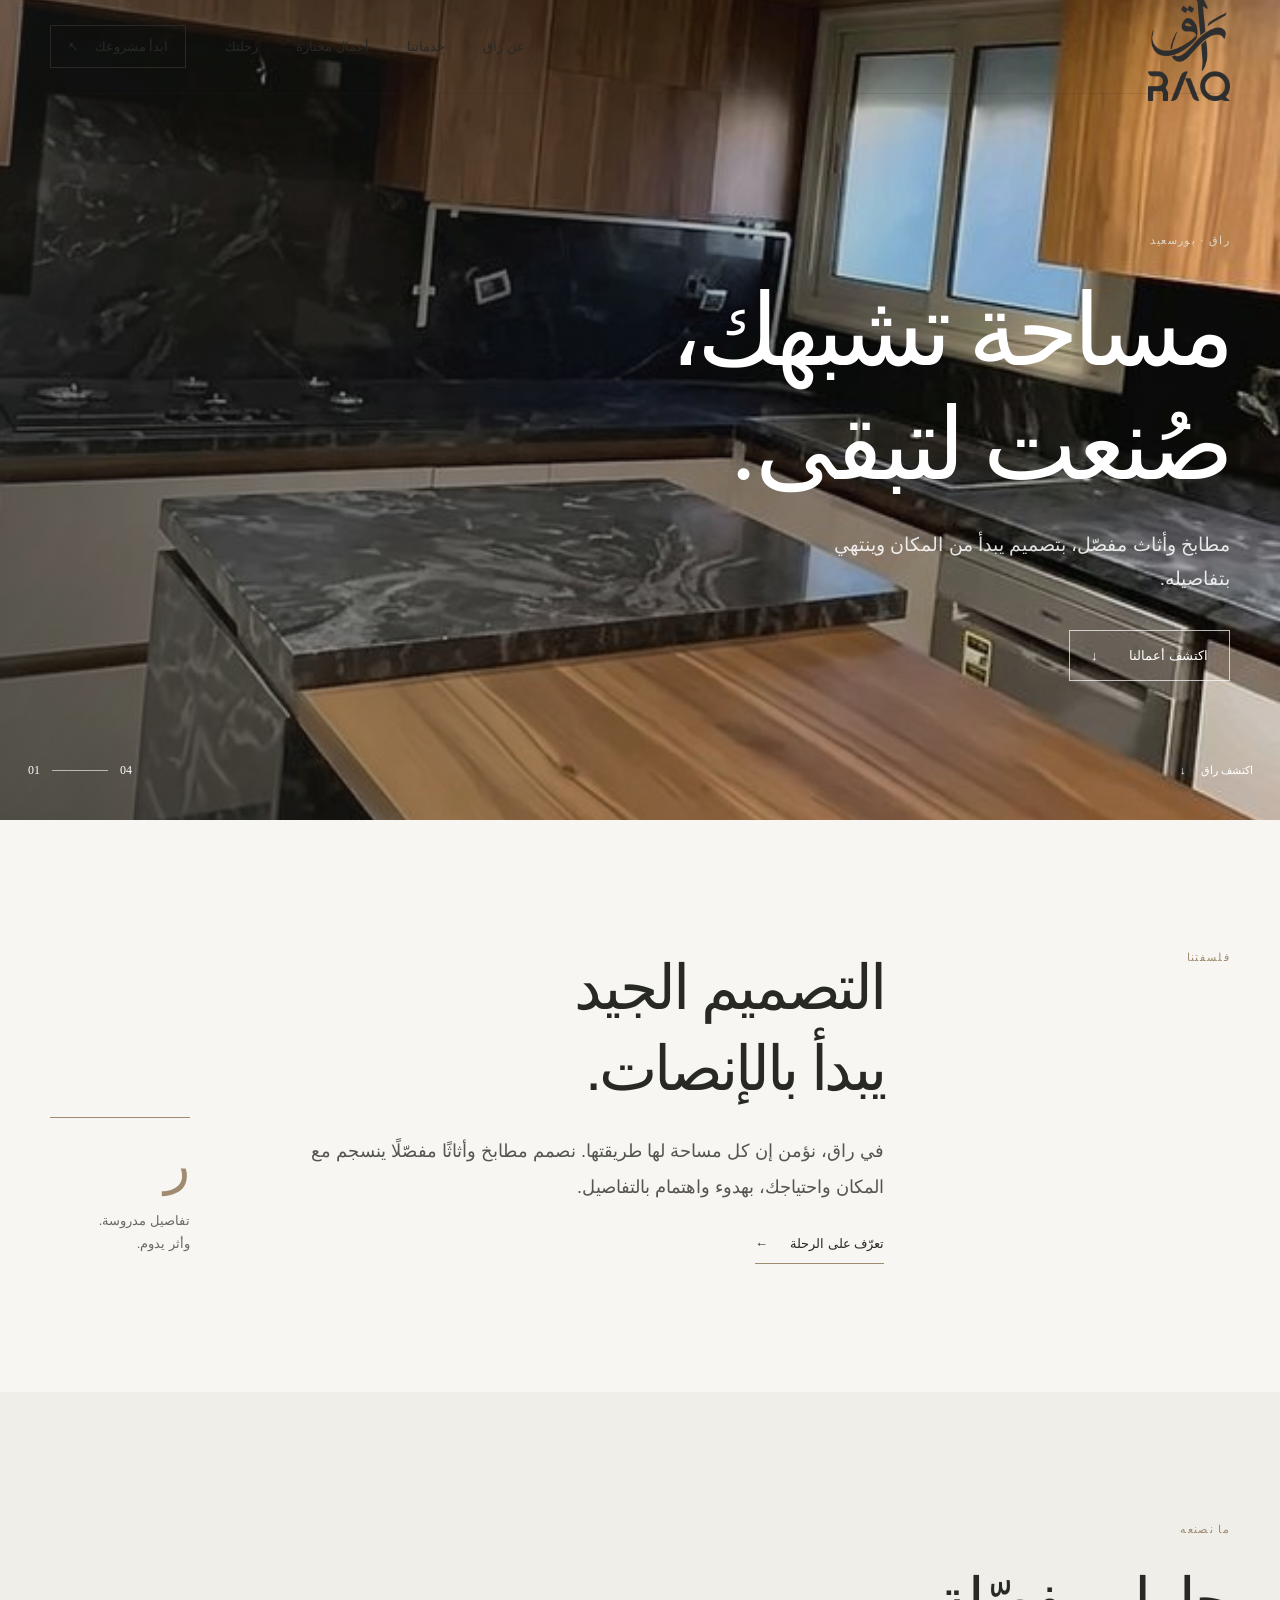
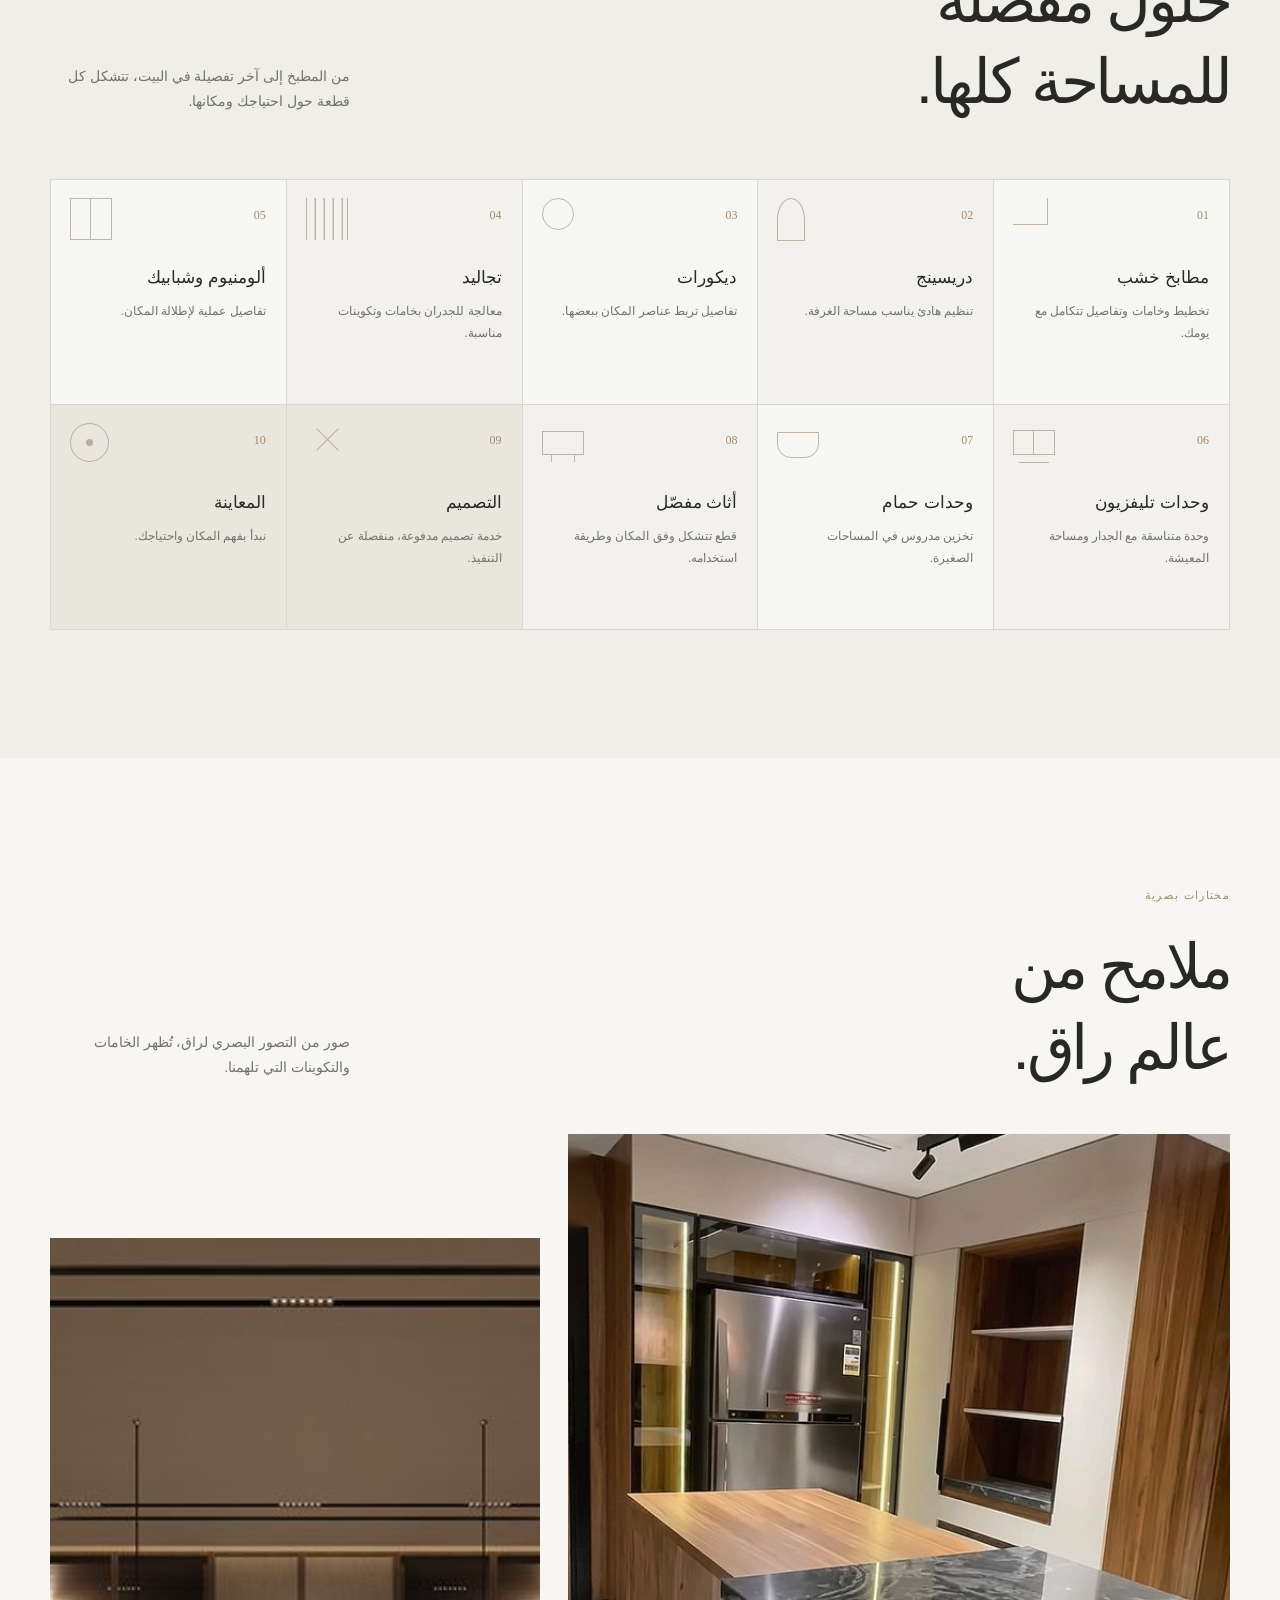
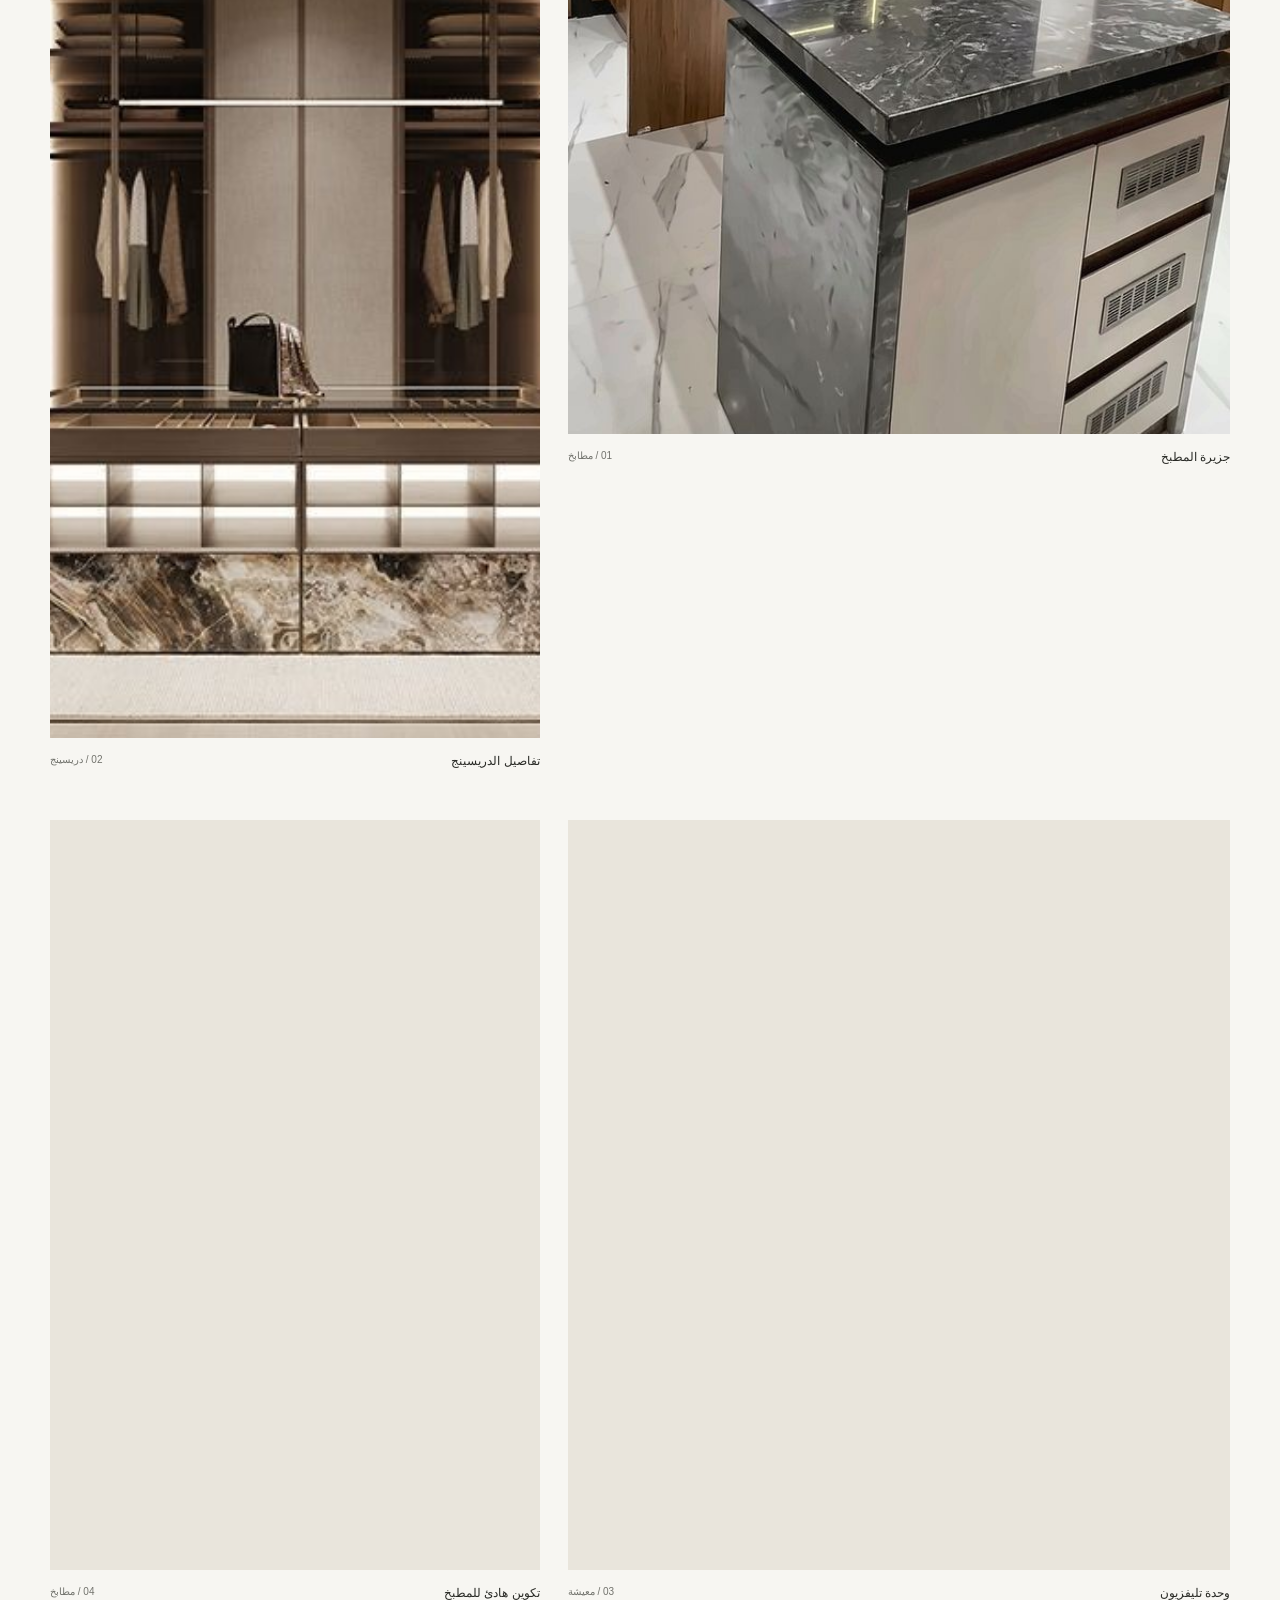
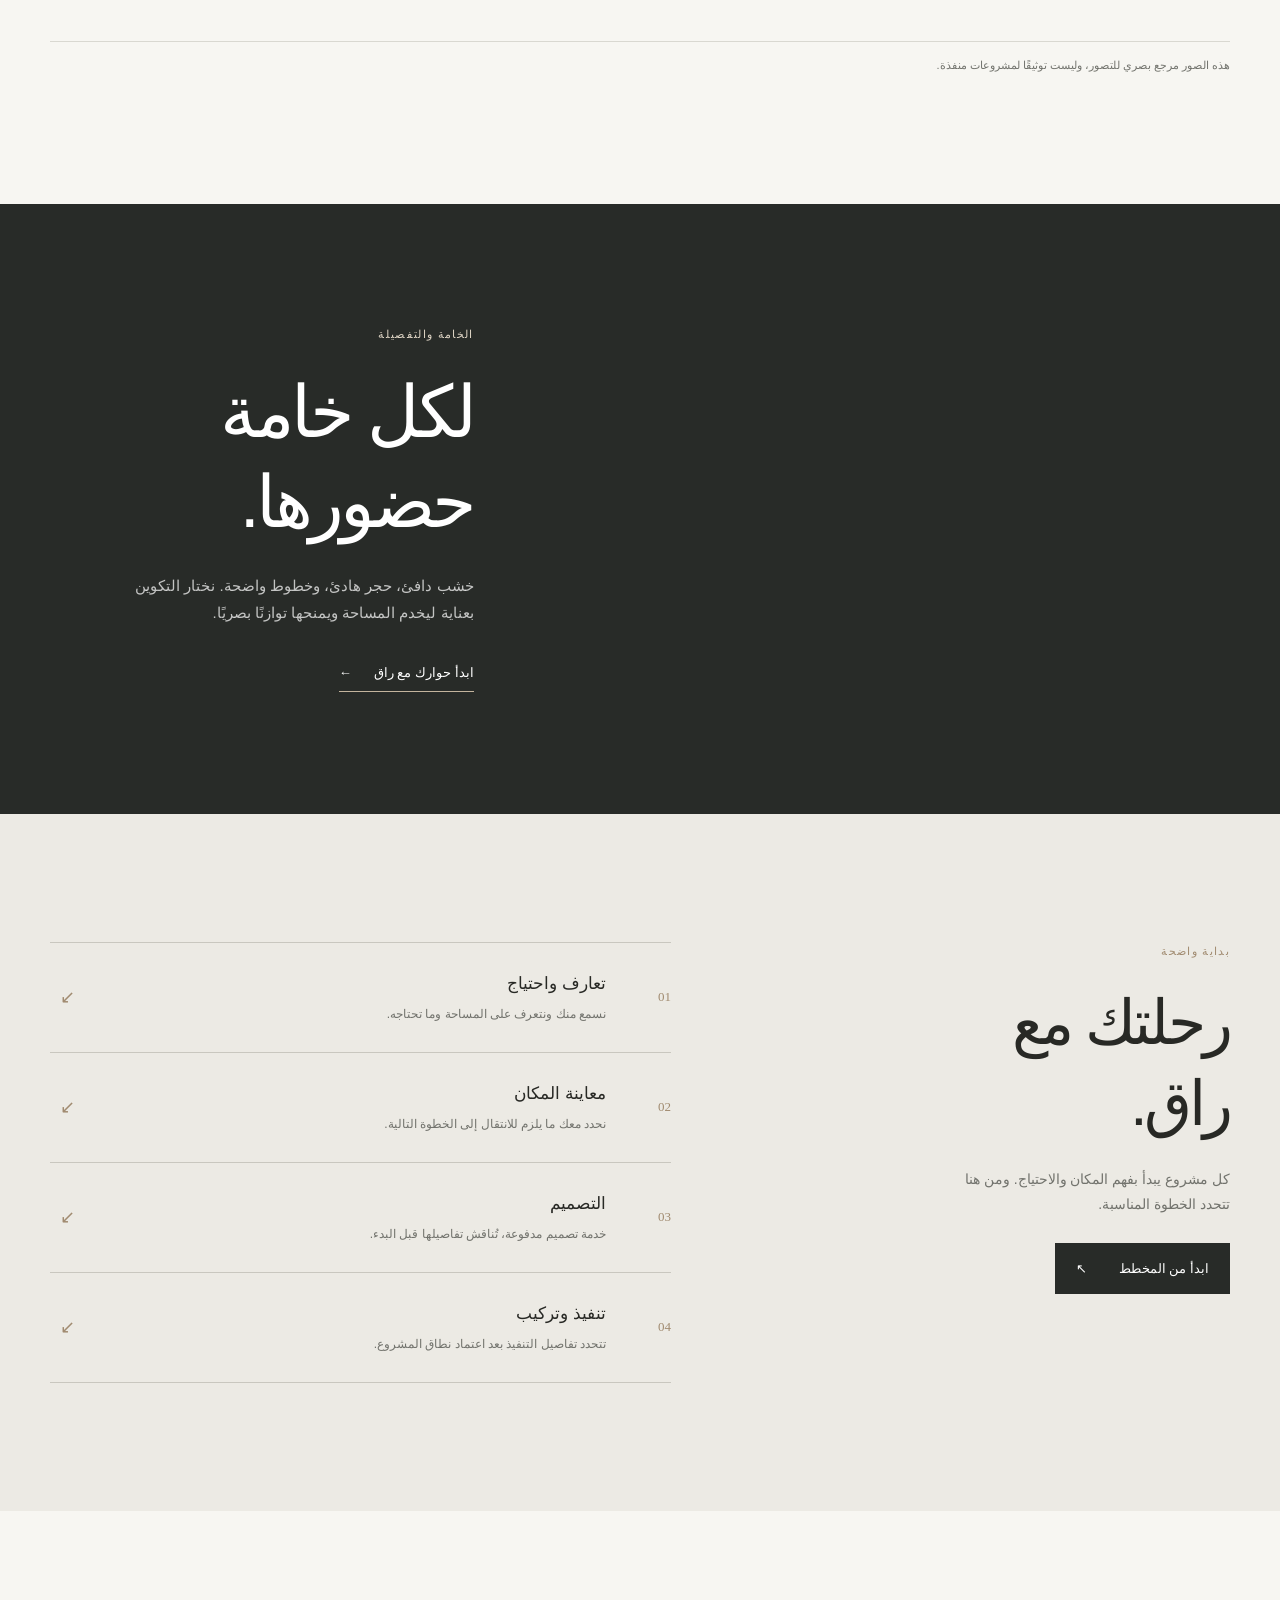
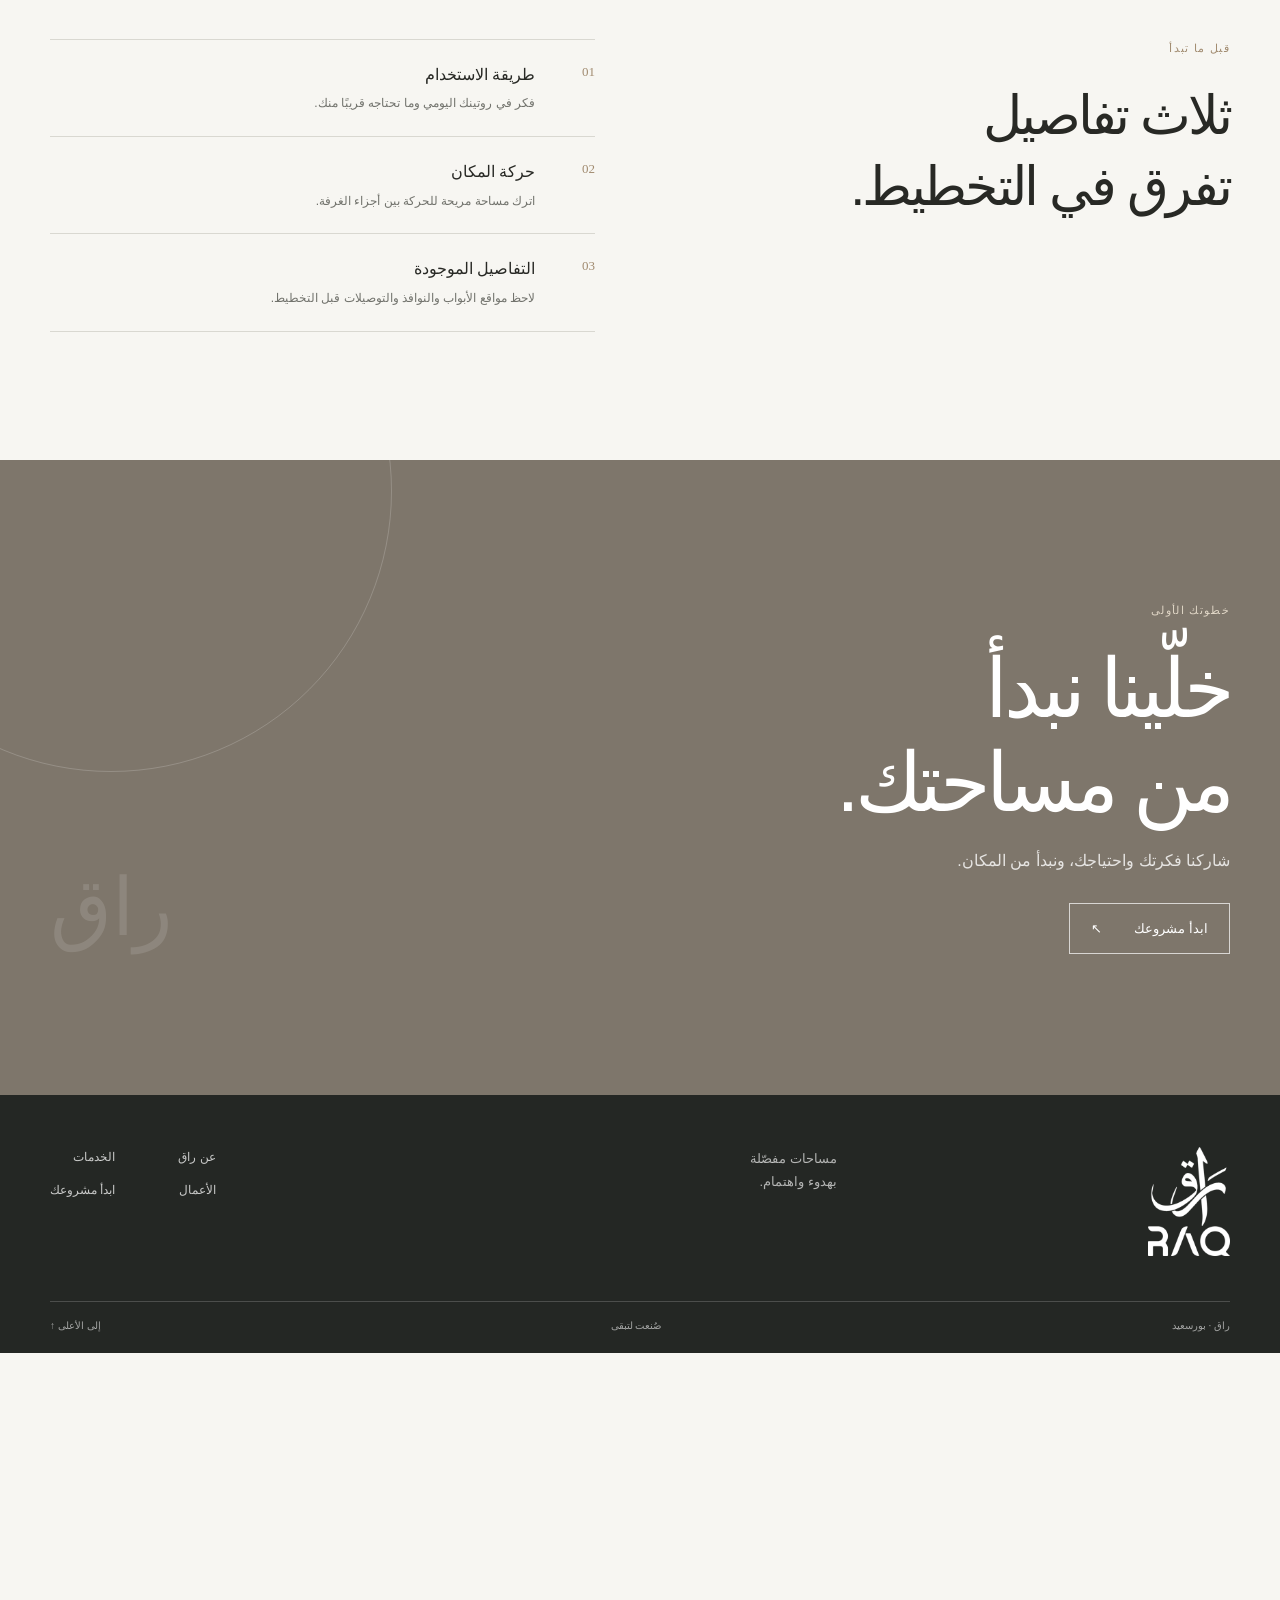
==== plan/index.html @ 7afe90db "Build RAQ Arabic RTL brand website" ====
<!doctype html>
<html lang="ar" dir="rtl">
<head>
  <meta charset="utf-8">
  <meta name="viewport" content="width=device-width, initial-scale=1">
  <meta name="robots" content="noindex,follow">
  <meta http-equiv="refresh" content="0;url=/#contact">
  <title>بدء مشروعك | راق</title>
  <link rel="canonical" href="/">
</head>
<body><p>ابدأ مشروعك مع راق. <a href="/#contact">انتقل إلى صفحة التواصل</a></p></body>
</html>
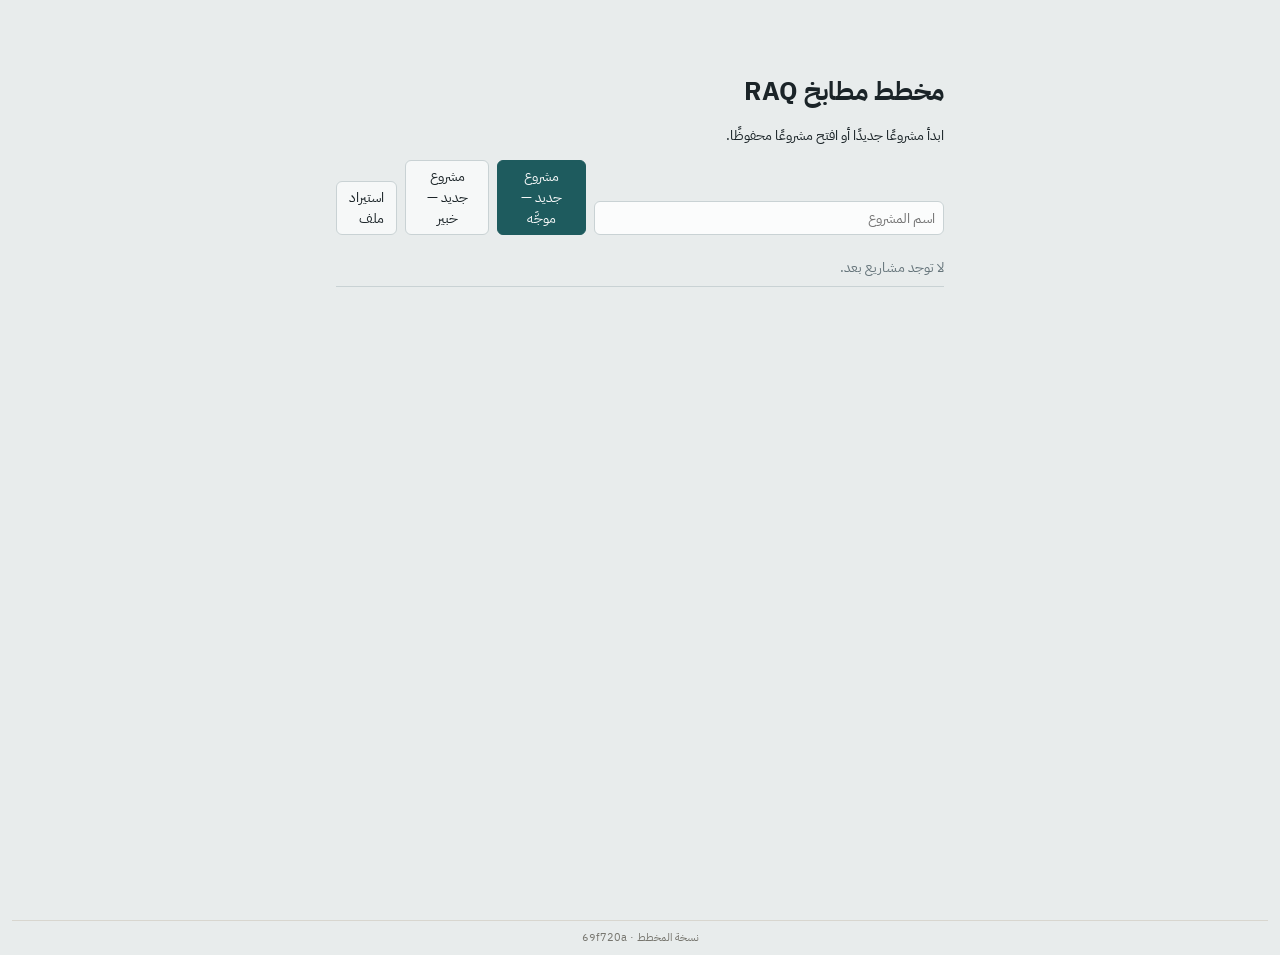
==== commit 072e7338: "Host Kitchen Planner snapshot at /plan" ====
--- a/plan/index.html
+++ b/plan/index.html
@@ -1,12 +1,264 @@
-<!doctype html>
-<html lang="ar" dir="rtl">
-<head>
-  <meta charset="utf-8">
-  <meta name="viewport" content="width=device-width, initial-scale=1">
-  <meta name="robots" content="noindex,follow">
-  <meta http-equiv="refresh" content="0;url=/#contact">
-  <title>بدء مشروعك | راق</title>
-  <link rel="canonical" href="/">
-</head>
-<body><p>ابدأ مشروعك مع راق. <a href="/#contact">انتقل إلى صفحة التواصل</a></p></body>
-</html>
+<!doctype html><html lang="ar" dir="rtl"><head><meta charset="utf-8"><meta name="viewport" content="width=device-width, initial-scale=1, viewport-fit=cover"><title>مخطط مطابخ RAQ — النسخة 0.1</title>
+<link rel="stylesheet" href="https://fonts.googleapis.com/css2?family=IBM+Plex+Sans+Arabic:wght@400;600&display=swap"><style>:root{--bg:#E8ECEC;--pn:#F6F8F8;--ink:#1B2428;--mut:#66757B;--ln:#C9D2D4;--wk:#1E5B5E;--br:#8E6F3A;--bd:#A63D32;--wn:#9A6A12;--ok:#2F6B45;--cv:#FBFCFC}
+@media(prefers-color-scheme:dark){:root:not([data-theme=light]){--bg:#141A1C;--pn:#1B2326;--ink:#E4EAEB;--mut:#8A9AA0;--ln:#2E3A3E;--wk:#5FB3B6;--br:#C9A66B;--bd:#E0776B;--wn:#D9A441;--ok:#6DBF8A;--cv:#10161A}}
+:root[data-theme=dark]{--bg:#141A1C;--pn:#1B2326;--ink:#E4EAEB;--mut:#8A9AA0;--ln:#2E3A3E;--wk:#5FB3B6;--br:#C9A66B;--bd:#E0776B;--wn:#D9A441;--ok:#6DBF8A;--cv:#10161A}
+*{box-sizing:border-box}html,body{height:100%;margin:0}body{font:14px/1.5 "IBM Plex Sans Arabic","Noto Sans Arabic",Tahoma,system-ui,sans-serif;background:var(--bg);color:var(--ink);padding-top:env(safe-area-inset-top,0);padding-bottom:env(safe-area-inset-bottom,0)}
+#app{height:100%;display:flex;flex-direction:column}
+header{display:flex;gap:8px;align-items:center;padding:8px 12px;background:var(--pn);border-bottom:1px solid var(--ln);flex-wrap:wrap}.sp{flex:1}
+button,.btn,input,textarea{font:inherit;color:inherit}button,.btn{background:var(--pn);border:1px solid var(--ln);border-radius:6px;padding:5px 12px;cursor:pointer;min-height:34px}button:hover:not(:disabled){border-color:var(--wk)}button:disabled{opacity:.4;cursor:default}
+button:focus-visible,input:focus-visible,textarea:focus-visible{outline:2px solid var(--wk);outline-offset:1px}.pri{background:var(--wk);color:var(--pn);border-color:var(--wk)}
+input,textarea{background:var(--cv);border:1px solid var(--ln);border-radius:6px;padding:5px 8px;min-height:34px;width:100%}header input{width:220px;font-weight:600}
+main{flex:1;display:grid;grid-template-columns:270px 1fr 290px;min-height:0}.side{background:var(--pn);padding:12px;overflow:auto;border-inline:1px solid var(--ln)}
+h1{font-size:26px;margin:0 0 4px}h2{font-size:14px;margin:14px 0 8px;color:var(--mut);font-weight:600}h2:first-child{margin-top:0}
+.grp{margin-bottom:12px;display:grid;gap:6px}.row{display:flex;gap:8px;align-items:end}.row label{flex:1}label{display:grid;gap:3px;color:var(--mut);font-size:12px}
+.shapes{display:grid;grid-template-columns:1fr 1fr;gap:6px}.shapes .on{background:var(--wk);color:var(--pn);border-color:var(--wk)}.hint,.mut{color:var(--mut)}.sm{font-size:12px}
+.cvw{position:relative;background:var(--cv);min-height:320px}#cv{width:100%;height:100%;touch-action:none;cursor:grab;display:block}
+.room{fill:color-mix(in srgb,var(--wk) 6%,transparent);stroke:none}.wall{stroke-width:7;vector-effect:non-scaling-stroke;stroke-linecap:round;cursor:pointer}.wall.boundary{stroke:var(--ln)}.wall.working{stroke:var(--wk)}.wall:hover{stroke:var(--br)}
+.dim{fill:var(--br);font-weight:600;pointer-events:none}.cn{fill:var(--ink)}.leg{position:absolute;inset-block-end:8px;inset-inline-start:12px;display:flex;gap:8px;align-items:center;font-size:12px}.leg i{width:18px;height:4px;border-radius:2px;display:inline-block}.k1{background:var(--wk)}.k2{background:var(--ln)}
+table{width:100%;border-collapse:collapse}td{padding:3px 4px}td.working{color:var(--wk);font-weight:600}td:first-child{width:24px;color:var(--mut)}
+.iss{list-style:none;margin:0;padding:0;display:grid;gap:6px}.iss li{padding:6px 8px;border-radius:6px;background:var(--cv);border-inline-start:3px solid var(--wn)}.iss .HARD{border-color:var(--bd)}.iss .ok{border-color:var(--ok)}.iss b{font-size:12px}
+.badge{padding:2px 10px;border-radius:99px;background:var(--ln);font-size:12px}.badge.s1{background:var(--ok);color:var(--pn)}.err{color:var(--bd);margin:8px 0}
+.home{max-width:640px;margin:8vh auto;padding:0 16px;width:100%}.plist{list-style:none;padding:0}.plist li{display:flex;gap:8px;align-items:center;padding:8px 0;border-bottom:1px solid var(--ln)}.plist .lnk{flex:1;text-align:start;border:0;background:none;font-weight:600}
+@media(max-width:900px){main{grid-template-columns:1fr;overflow:auto}.cvw{order:-1;height:56vh}.side{border:0}}
+:root{--win:#5D8FA8}@media(prefers-color-scheme:dark){:root:not([data-theme=light]){--win:#7FB0C8}}:root[data-theme=dark]{--win:#7FB0C8}
+.el{cursor:move;vector-effect:non-scaling-stroke}.el.window{stroke:var(--win);stroke-width:11}.wm{stroke:var(--cv);stroke-width:2;vector-effect:non-scaling-stroke;pointer-events:none}
+.el.door{stroke:var(--cv);stroke-width:9}.sw{fill:none;stroke:var(--mut);stroke-width:1.4;vector-effect:non-scaling-stroke;pointer-events:none}
+.el.column{fill:var(--ink);fill-opacity:.8;stroke:none}.el.beam{fill:var(--br);fill-opacity:.14;stroke:var(--br);stroke-width:1.5;stroke-dasharray:6 4}
+.el.sel{stroke:var(--br)}.el.column.sel,.el.beam.sel{stroke-width:3;stroke-dasharray:none}.dl{stroke:var(--br);stroke-width:1.2;vector-effect:non-scaling-stroke}.dt{fill:var(--br);font-weight:600;pointer-events:none}
+select{background:var(--cv);border:1px solid var(--ln);border-radius:6px;padding:5px 8px;min-height:34px;width:100%;font:inherit;color:inherit}b{font-size:13px}
+.el.hot{fill:#C4553B}.el.cold{fill:#3B78C4}.el.cold_only{fill:#24457A}.el.drain{fill:#6B7377}.el.electric{fill:#C99A2E}.el.vent{fill:#2E8C8C}.el.heater{fill:#D17A2B}.el.gas{fill:#3E8A4F}
+circle.el{stroke:var(--cv);stroke-width:1.5}circle.el.sel{stroke:var(--ink);stroke-width:3}.dot{display:inline-block;width:10px;height:10px;border-radius:50%;margin-inline-end:6px;vertical-align:middle}.shapes button{text-align:start}
+.bar{display:flex;flex-wrap:wrap;gap:6px;align-items:center;padding:6px 12px;background:var(--pn);border-bottom:1px solid var(--ln)}
+.chip{font-size:12px;padding:2px 10px;border-radius:99px;background:var(--cv);border:1px solid var(--ln)}.chip.ok{color:var(--ok)}.chip.no{color:var(--bd)}
+.banner{margin:0;padding:6px 12px;font-size:13px;background:color-mix(in srgb,var(--ok) 14%,transparent)}.vers{width:100%;font-size:13px}.vers div{padding:4px 0}
+[inert]{opacity:.55}.chk{display:flex!important;flex-direction:row;gap:6px;align-items:center}.chk input{width:auto;min-height:0}
+.el.app{fill:color-mix(in srgb,var(--wk) 14%,var(--cv));stroke:var(--wk);stroke-width:1.2;cursor:move;vector-effect:non-scaling-stroke}.el.app-wall{fill:none;stroke-dasharray:5 3}.el.under{fill-opacity:.4;stroke-dasharray:3 2}
+.clr{fill:var(--br);fill-opacity:.08;stroke:var(--br);stroke-dasharray:4 4;pointer-events:none;vector-effect:non-scaling-stroke}.al{fill:var(--ink);pointer-events:none}
+.lrow{display:flex;gap:4px;align-items:center;flex-wrap:wrap}.lrow span{flex:1 1 80px}.lrow button{min-height:30px;padding:2px 10px}.lrow select{width:auto;min-height:30px}[hidden]{display:none!important}
+.modesw{display:flex;gap:4px;width:100%;margin-bottom:6px}.modesw button{flex:1}.modesw .on{background:var(--wk);color:var(--pn);border-color:var(--wk)}
+.altcard{border:1px solid var(--ln);border-radius:8px;padding:8px;margin-bottom:8px;background:var(--cv)}.altcard.on{border-color:var(--br)}.altrow{display:flex;justify-content:space-between;align-items:center;margin-bottom:4px}
+.altlist{margin:0 0 6px;padding-inline-start:18px;font-size:13px}.altlist li{margin-bottom:2px}.banner.prev{background:color-mix(in srgb,var(--br) 16%,transparent);color:var(--br);font-weight:600}
+.el.app.previewel{opacity:.55;stroke-dasharray:6 3}
+.el.cab{fill:color-mix(in srgb,var(--br) 10%,var(--cv));stroke:var(--br);stroke-width:1.2;cursor:move;vector-effect:non-scaling-stroke}.el.cab.tall{fill:color-mix(in srgb,var(--br) 22%,var(--cv))}
+.el.cab.sel{stroke:var(--ink);stroke-width:2.4}.cabx{fill:none;stroke:var(--br);stroke-opacity:.35;stroke-width:.8;vector-effect:non-scaling-stroke;pointer-events:none}
+.cabf{fill:none;stroke:var(--br);stroke-width:2.6;vector-effect:non-scaling-stroke;pointer-events:none}.cabf.drw{stroke-dasharray:6 3}.cabf.pull{stroke-width:4}
+.cabm{fill:none;stroke:var(--br);stroke-width:1.4;vector-effect:non-scaling-stroke;pointer-events:none}.cabh{fill:var(--br);pointer-events:none}
+.cl{fill:var(--ink);pointer-events:none}.cw{fill:var(--br);font-weight:600;pointer-events:none}
+.el.app.hosted{pointer-events:none;fill:color-mix(in srgb,var(--wk) 22%,var(--cv))}
+/* ---------- v0.1 design screen ---------- */
+.steps{display:flex;align-items:center;gap:4px;padding:8px 12px;background:var(--pn);border-bottom:1px solid var(--ln);overflow-x:auto}
+.steps .st{display:flex;align-items:center;gap:6px;border:0;background:none;white-space:nowrap;color:var(--mut);padding:4px 6px}
+.steps .st b{display:inline-grid;place-items:center;width:22px;height:22px;border-radius:50%;border:1px solid var(--ln);font-size:12px}
+.steps .st.cur{color:var(--ink);font-weight:600}.steps .st.cur b{background:var(--wk);color:var(--pn);border-color:var(--wk)}.steps .st.done b{background:color-mix(in srgb,var(--ok) 25%,transparent);border-color:var(--ok)}
+.steps .sep{flex:0 0 14px;height:1px;background:var(--ln)}.steps .st:disabled{opacity:.55;cursor:default}
+main.design{grid-template-columns:300px 1fr 300px}
+.tabs{display:grid;grid-template-columns:repeat(4,1fr);gap:4px;margin-bottom:10px}.tabs button{padding:6px 2px;font-size:13px}.tabs .on{background:var(--wk);color:var(--pn);border-color:var(--wk)}
+.agrid{display:grid;grid-template-columns:1fr 1fr;gap:6px;margin-bottom:10px}.acard{position:relative;display:grid;gap:2px;text-align:start;padding:10px;min-height:62px}.acard small{color:var(--mut);font-size:11px;line-height:1.3}
+.acard .cnt{position:absolute;inset-inline-end:6px;inset-block-start:6px;background:var(--wk);color:var(--pn);border-radius:99px;font-size:11px;padding:0 7px}
+button.big{width:100%;padding:12px;font-size:16px;margin:6px 0}
+.steplist{padding-inline-start:20px;margin:6px 0}.steplist li{margin-bottom:6px}.steplist small{display:block;color:var(--mut);font-size:12px}
+.kpis{display:grid;grid-template-columns:1fr 1fr;gap:6px;margin-bottom:10px}.kpis div{background:var(--cv);border:1px solid var(--ln);border-radius:8px;padding:8px;display:grid}.kpis b{font-size:20px;color:var(--wk)}.kpis small{color:var(--mut)}
+.price{font-size:15px;margin:8px 0}.price b{color:var(--wk);font-size:18px}.mt{font-size:12px;margin-top:8px}.mt th{text-align:start;color:var(--mut);font-weight:600;padding:3px 4px}.mt td{border-top:1px solid var(--ln)}
+.why{background:color-mix(in srgb,var(--wk) 8%,var(--cv));border:1px solid color-mix(in srgb,var(--wk) 35%,transparent);border-radius:8px;padding:8px 10px;margin-bottom:10px}.why h2{margin:0 0 4px}.why p{margin:4px 0}
+.tips{list-style:none;margin:0 0 10px;padding:0;display:grid;gap:6px}.tips li{background:var(--cv);border-radius:8px;padding:8px 10px;border-inline-start:3px solid var(--mut)}.tips p{margin:2px 0 0;font-size:13px;color:var(--mut)}
+.tips .lv-hi{border-color:var(--bd)}.tips .lv-mid{border-color:var(--br)}.tips .lv-info{border-color:var(--wk)}.tips .tag{display:block;font-size:11px;color:var(--mut)}
+.parked rect{fill:color-mix(in srgb,var(--bd) 10%,var(--cv));stroke:var(--bd);stroke-width:1.5;stroke-dasharray:6 4;vector-effect:non-scaling-stroke;cursor:pointer}.parked text{fill:var(--bd);font-weight:600;pointer-events:none}.parked.sel rect{stroke-width:3}
+.ghost{fill:color-mix(in srgb,var(--bd) 18%,transparent);stroke:var(--bd);stroke-width:2;stroke-dasharray:5 3;vector-effect:non-scaling-stroke;pointer-events:none}
+.cabup{fill:none;stroke:var(--br);stroke-width:1.2;stroke-dasharray:3 3;vector-effect:non-scaling-stroke;pointer-events:none}.el.cab.corner{fill:color-mix(in srgb,var(--br) 16%,var(--cv))}
+/* Phase 3: upper layer (wall uppers dashed, bulkhead dotted). Only the active layer is clickable; the other one is faded. */
+.el.cab.wu{fill:color-mix(in srgb,var(--wk) 12%,transparent);stroke:var(--wk);stroke-dasharray:7 4}.el.cab.bk{fill:color-mix(in srgb,var(--br) 8%,transparent);stroke:var(--br);stroke-dasharray:2 3}
+.wul{fill:var(--wk)}.bkl{fill:var(--br)}
+#cv.layer-base .wu,#cv.layer-base .bk,#cv.layer-base .wul,#cv.layer-base .bkl{pointer-events:none;opacity:.35}
+#cv.layer-upper .el.cab:not(.wu):not(.bk),#cv.layer-upper .el.app,#cv.layer-upper .cabf,#cv.layer-upper .cabx,#cv.layer-upper .cabm,#cv.layer-upper .cabh,#cv.layer-upper .cl:not(.wul):not(.bkl),#cv.layer-upper .cw,#cv.layer-upper .al{pointer-events:none;opacity:.3}
+.layersw{display:inline-flex;gap:4px;margin-inline-start:8px}.layersw button{padding:2px 10px}.layersw .on{background:var(--wk);color:var(--pn);border-color:var(--wk)}
+/* Overnight build: reports tab, printable report overlay, drawings */
+.replist{display:grid;gap:8px;margin:8px 0}.replist button{display:flex;flex-direction:column;align-items:flex-start;text-align:start;gap:2px;padding:10px 12px}.replist small{color:var(--mut);font-weight:400}.replist .pri small{color:inherit;opacity:.85}
+.repov{position:fixed;inset:0;z-index:50;background:var(--bg);overflow:auto;padding:0 16px 40px}
+.rtool{position:sticky;top:0;display:flex;gap:8px;justify-content:flex-start;padding:10px 0;background:var(--bg);border-bottom:1px solid var(--ln);z-index:2}
+.report{max-width:900px;margin:16px auto;background:var(--pn);color:var(--ink);padding:24px 28px;border:1px solid var(--ln);border-radius:6px}
+.rhead{display:flex;justify-content:space-between;align-items:flex-end;border-bottom:2px solid var(--wk);padding-bottom:8px}.rhead>div{display:flex;flex-direction:column;gap:2px}
+.rbrand{font-size:26px;letter-spacing:.18em;color:var(--wk)}.rmeta{text-align:end}.rmeta span,.rhead span{color:var(--mut);font-size:13px}
+.rnote{background:var(--bg);border-inline-start:3px solid var(--br);padding:6px 10px;font-size:13px}
+.rsec{margin-top:22px}.rsec h2{font-size:17px;color:var(--wk);border-bottom:1px solid var(--ln);padding-bottom:4px}.rsec h3{font-size:14px;margin:12px 0 4px}
+.rfig{border:1px solid var(--ln);border-radius:4px;background:var(--cv);padding:6px}.rsvg{width:100%;height:auto;max-height:520px;display:block}
+.rsvg.layer-print .el{cursor:default}.rsvg.elev{max-height:300px}.relev{margin:10px 0}
+.rtab{width:100%;border-collapse:collapse;font-size:12.5px;margin:6px 0}.rtab th,.rtab td{border:1px solid var(--ln);padding:4px 6px;text-align:start;vertical-align:top}.rtab th{background:var(--bg)}
+.rkpis{display:grid;grid-template-columns:repeat(5,1fr);gap:8px;margin:8px 0}.rkpis div{border:1px solid var(--ln);border-radius:4px;padding:8px;text-align:center}.rkpis b{display:block;font-size:18px}.rkpis small{color:var(--mut)}
+.rprice{font-size:16px;margin:10px 0 2px}.rsmall{font-size:12px;color:var(--mut)}.rtips{padding-inline-start:18px}.rtips li{margin:4px 0}.rfoot{margin-top:28px;border-top:1px solid var(--ln);padding-top:6px;font-size:11px;color:var(--mut);text-align:center}
+.rref{fill:var(--ink);font-weight:600;pointer-events:none}.rref.up{fill:var(--wk)}
+.fnd .faded{opacity:.28}.reqsvc{fill:none;stroke:var(--bd);stroke-width:1.6;stroke-dasharray:3 2;vector-effect:non-scaling-stroke}.reqtx{fill:var(--bd);font-weight:600}.svctx{fill:var(--ink);font-weight:600}
+.elwall{fill:var(--cv);stroke:var(--ink);stroke-width:1.4;vector-effect:non-scaling-stroke}.elbase,.eltall,.elup,.elbk,.elapp,.elwin,.eldoor,.elcol{stroke-width:1;vector-effect:non-scaling-stroke}
+.elbase{fill:color-mix(in srgb,var(--br) 14%,var(--cv));stroke:var(--br)}.eltall{fill:color-mix(in srgb,var(--br) 26%,var(--cv));stroke:var(--br)}.elleg{fill-opacity:.6;stroke-dasharray:4 3}
+.elup{fill:color-mix(in srgb,var(--wk) 14%,var(--cv));stroke:var(--wk)}.elbk{fill:color-mix(in srgb,var(--br) 8%,var(--cv));stroke:var(--br);stroke-dasharray:2 3}
+.elapp{fill:color-mix(in srgb,var(--wk) 22%,var(--cv));stroke:var(--wk)}.elwin{fill:color-mix(in srgb,var(--win) 25%,var(--cv));stroke:var(--win)}.eldoor{fill:none;stroke:var(--mut);stroke-dasharray:6 4}.elcol{fill:color-mix(in srgb,var(--ink) 12%,var(--cv));stroke:var(--ink)}
+.elt{fill:var(--ink)}.els,.elsv{fill:var(--mut)}.eldim{stroke:var(--mut);stroke-width:1;vector-effect:non-scaling-stroke}
+@media (max-width:700px){.rkpis{grid-template-columns:repeat(2,1fr)}.report{padding:14px}}
+.el.opening{stroke:var(--cv);stroke-width:9;stroke-dasharray:6 5}.opj{stroke:var(--ink);stroke-width:2;vector-effect:non-scaling-stroke;pointer-events:none}
+/* Guided mode */
+.gshapes{display:grid;grid-template-columns:1fr 1fr;gap:8px;margin:8px 0}.gshapes button{display:flex;flex-direction:column;align-items:center;gap:6px;padding:12px}
+.gshapes svg{width:64px;height:40px}.gshapes path{fill:none;stroke:currentColor;stroke-width:3;stroke-linecap:round;stroke-linejoin:round}.gshapes .on{background:var(--wk);color:var(--pn);border-color:var(--wk)}
+.gmini{width:100%;height:auto;max-height:220px;display:block;background:var(--cv);border:1px solid var(--ln);border-radius:4px;margin-bottom:4px}
+.gwn{fill:var(--wk);font-weight:600}.gleft{fill:var(--br);font-weight:600}
+.gform{display:grid;grid-template-columns:1fr 1fr;gap:6px;align-items:end;margin:6px 0 12px;padding:8px;border:1px dashed var(--ln);border-radius:4px}.gform button{grid-column:1/-1}
+.glist{list-style:none;padding:0;margin:4px 0}.glist li{display:flex;flex-wrap:wrap;align-items:center;gap:6px;padding:4px 0;border-bottom:1px solid var(--ln);font-size:13px}.glist li button{margin-inline-start:auto}
+.gchecks{list-style:none;padding:0}.gchecks li{padding:3px 0}.gchecks .ok{color:var(--ok)}.gchecks .no{color:var(--bd)}
+.gnav{display:flex;align-items:center;justify-content:space-between;gap:8px;margin-top:16px;padding-top:10px;border-top:1px solid var(--ln)}
+.gsteps .st{font-size:12px}
+@media print{body.printing #app>*:not(.repov){display:none!important}body.printing{background:#fff}.repov{position:static;overflow:visible;padding:0;background:#fff}.rtool{display:none}
+  .report{border:0;margin:0;max-width:none;padding:0;background:#fff;color:#000}.rpage{break-inside:avoid-page}.relev{break-inside:avoid}.rtab tr{break-inside:avoid}}
+.plist2{list-style:none;padding:0;margin:0 0 10px}.plist2 li{padding:3px 0}
+.modal{position:fixed;inset:0;background:rgba(0,0,0,.35);display:grid;place-items:center;z-index:10;padding:16px}.modal .box{background:var(--pn);border-radius:12px;padding:18px;max-width:380px;width:100%;box-shadow:0 10px 40px rgba(0,0,0,.25)}
+.mopts{display:grid;gap:8px;margin:12px 0}.mopts button{padding:12px;font-size:15px}
+@media(max-width:900px){main.design{grid-template-columns:1fr}}
+
+/* fix prompt, phase B (H2): blocking problems in guided mode */
+.gstop{border:2px solid #c0392b;background:#fdecea;color:#7b1d14;border-radius:10px;padding:10px 12px;margin:0 0 12px}
+.gstop ul{margin:6px 0;padding-inline-start:18px}.gstop li{margin:4px 0}.gstop button{margin-inline-start:6px;font-size:.85em}
+/* fix prompt, phase D: the chosen upper style */
+.replist button.on{outline:2px solid #2e7d32;outline-offset:1px}
+/* fix prompt, E4: parked items in a strip above the plan (no longer drawn over it) */
+.parkbar{display:flex;flex-wrap:wrap;gap:6px;align-items:center;padding:6px 8px;margin:0 0 6px;border:1px dashed #b26a00;border-radius:8px;background:#fff8e6;color:#6b4000;font-size:.9em}
+.parkbar .pchip{border:1px solid #d9a441;background:#fff;border-radius:14px;padding:2px 10px;font-size:.9em;cursor:pointer}.parkbar .pchip.sel{background:#ffe2a8}
+/* storage fallback warning */
+.memwarn{background:#fff4e5;border:1px solid #e0a040;color:#6b4000;border-radius:8px;padding:8px 12px;margin:8px 12px}
+/* main build: report draft stamp, next steps, completeness block */
+.rdraft{border:2px solid #c0392b;color:#7b1d14;background:#fdecea;padding:8px 12px;border-radius:8px;font-weight:600}
+.rnext li{margin:4px 0}.complete{border-inline-start:4px solid #b26a00}.complete.done{border-inline-start-color:#2e7d32}
+/* 3D integration: renderer stage */
+.r3d{position:relative;width:100%;height:100%;min-height:440px;background:radial-gradient(ellipse at 50% 40%,#fff 0,#eef1ee 70%,#e3e8e4 100%);border-radius:8px;overflow:hidden}
+.r3dcv{display:block;width:100%;height:100%;min-height:440px;touch-action:none;cursor:grab}.r3dtip{position:absolute;inset-inline-start:10px;bottom:8px;font-size:12px;color:#55625e;background:rgba(255,255,255,.8);padding:3px 8px;border-radius:6px;pointer-events:none}
+.v3d{margin-inline-end:10px}#raq-planner-version{display:block;margin:20px 12px 14px;padding:8px 0;border-top:1px solid #d8d6cf;color:#77766f;text-align:center;font:inherit;font-size:11px;line-height:1.6}#raq-planner-version small{font:inherit}</style><meta name="planner-mode" content="self"><meta name="planner-source-sha" content="69f720a"></head><body><div id="app"></div><script>"use strict";(()=>{var Ga=Object.defineProperty;var Ka=(t,e,n)=>e in t?Ga(t,e,{enumerable:!0,configurable:!0,writable:!0,value:n}):t[e]=n;var ie=(t,e,n)=>()=>{if(n)throw n[0];try{return t&&(e=t(t=0)),e}catch(s){throw n=[s],s}};var Qa=(t,e)=>()=>{try{return e||t((e={exports:{}}).exports,e),e.exports}catch(n){throw e=0,n}};var Rn=(t,e,n)=>Ka(t,typeof e!="symbol"?e+"":e,n);var rt,ot,ds,H,$e,sn,qe,Ie=ie(()=>{"use strict";rt=[{id:"base_storage",label:"\u0648\u062D\u062F\u0629 \u0633\u0641\u0644\u064A\u0629",family:"run",widthRange:[15,120],depthCm:60,heightCm:90,hosts:[{kind:"hob",mount:"on-top"},{kind:"oven",mount:"inside"}],meteringRuleId:"M-LOWER",presets:[{id:"double_door",label:"\u062A\u062E\u0632\u064A\u0646 \u0636\u0644\u0641\u062A\u064A\u0646",widthRange:[50,120],fronts:[{kind:"door",leaves:2}],shelves:1},{id:"single_door",label:"\u062A\u062E\u0632\u064A\u0646 \u0636\u0644\u0641\u0629",widthRange:[30,60],fronts:[{kind:"door",leaves:1,hinge:"start"}],shelves:1},{id:"drawers",label:"\u0623\u062F\u0631\u0627\u062C",widthRange:[40,120],fronts:[{kind:"drawer",heightCm:20},{kind:"drawer",heightCm:25},{kind:"drawer",heightCm:25}],shelves:0},{id:"drawer_door",label:"\u062F\u0631\u062C + \u0636\u0644\u0641\u0629",widthRange:[40,120],fronts:[{kind:"drawer",heightCm:20},{kind:"door",leaves:2}],shelves:1},{id:"vegetable",label:"\u0623\u062F\u0631\u0627\u062C \u062E\u0636\u0627\u0631",widthRange:[40,120],fronts:[{kind:"drawer",heightCm:35},{kind:"drawer",heightCm:35}],shelves:0},{id:"oil_pullout",label:"\u062A\u0631\u0648\u0644\u0644\u064A \u0632\u064A\u062A",widthRange:[15,40],fronts:[{kind:"pullout"}],shelves:0}],proposed:["single_door range","drawer heights","oil_pullout min 15 (spec said 14; owner set min unit 15)"]},{id:"sink_unit",label:"\u0648\u062D\u062F\u0629 \u062D\u0648\u0636",family:"run",widthRange:[60,120],depthCm:60,heightCm:90,hosts:[{kind:"sink",mount:"on-top"}],noShelves:"reject",meteringRuleId:"M-LOWER",presets:[{id:"sink_double",label:"\u062D\u0648\u0636 \u0636\u0644\u0641\u062A\u064A\u0646",fronts:[{kind:"door",leaves:2}],shelves:0},{id:"sink_single",label:"\u062D\u0648\u0636 \u0636\u0644\u0641\u0629",widthRange:[60,60],fronts:[{kind:"door",leaves:1,hinge:"start"}],shelves:0}],proposed:["width range 60-120 (must fit a 60/75 sink)"]},{id:"tall_storage",label:"\u062F\u0648\u0644\u0627\u0628 \u0623\u0631\u0641\u0641 / \u0625\u0643\u0633\u0633\u0648\u0627\u0631",family:"tall",widthRange:[30,60],depthCm:60,heightCm:230,meteringRuleId:"M-TALL",presets:[{id:"tall_shelves",label:"\u062F\u0648\u0644\u0627\u0628 \u0623\u0631\u0641\u0641",fronts:[{kind:"door",leaves:1,hinge:"start"}],shelves:4},{id:"tall_pullout",label:"\u062F\u0648\u0644\u0627\u0628 \u0628\u0648\u0644 \u0623\u0648\u062A",fronts:[{kind:"pullout"}],shelves:0}]},{id:"tall_oven_micro",label:"\u062F\u0648\u0644\u0627\u0628 \u0641\u0631\u0646 \u0648\u0645\u0627\u064A\u0643\u0631\u0648\u064A\u0641",family:"tall",widthRange:[60,90],fixedWidths:[60,90],depthCm:60,heightCm:230,hosts:[{kind:"oven",mount:"inside"},{kind:"microwave",mount:"inside"}],meteringRuleId:"M-TALL",presets:[{id:"oven_micro",label:"\u0641\u0631\u0646 \u0648\u0645\u0627\u064A\u0643\u0631\u0648\u064A\u0641",fronts:[{kind:"drawer",heightCm:25},{kind:"open",heightCm:60},{kind:"open",heightCm:40},{kind:"door",leaves:1,hinge:"start"}],shelves:1}]},{id:"tall_cleaning",label:"\u062F\u0648\u0644\u0627\u0628 \u0646\u0638\u0627\u0641\u0629",family:"tall",widthRange:[15,40],depthCm:60,heightCm:230,meteringRuleId:"M-TALL",presets:[{id:"cleaning",label:"\u062F\u0648\u0644\u0627\u0628 \u0646\u0638\u0627\u0641\u0629",fronts:[{kind:"door",leaves:1,hinge:"start"}],shelves:2}]},{id:"tall_appliances",label:"\u062F\u0648\u0644\u0627\u0628 \u0623\u062C\u0647\u0632\u0629",family:"tall",widthRange:[50,50],depthCm:60,heightCm:230,meteringRuleId:"M-TALL",hosts:[{kind:"microwave",mount:"inside"}],presets:[{id:"appliances",label:"\u062F\u0648\u0644\u0627\u0628 \u0623\u062C\u0647\u0632\u0629",fronts:[{kind:"door",leaves:1,hinge:"start"}],shelves:3}],proposed:["fixed at 50 as reported by the Technical Office (Numbering Tool)"]},{id:"tall_niche",label:"\u062F\u0648\u0644\u0627\u0628 \u0646\u064A\u0634",family:"tall",widthRange:[20,60],depthCm:60,heightCm:230,meteringRuleId:"M-NICHE",presets:[{id:"niche",label:"\u0646\u064A\u0634",fronts:[{kind:"door",leaves:1,hinge:"start",glass:!0}],shelves:3,glassOptions:["door","side_and_door"]}],proposed:["upper bound 60 (min 20 comes from reference kitchen 1)"]},{id:"tall_decorative",label:"\u062F\u0648\u0644\u0627\u0628 \u062F\u064A\u0643\u0648\u0631\u064A",family:"tall",widthRange:[30,60],depthCm:60,heightCm:230,meteringRuleId:null,presets:[{id:"decorative",label:"\u062F\u064A\u0643\u0648\u0631\u064A",fronts:[{kind:"open"}],shelves:3}],proposed:["metering mapping unconfirmed","width range"]},{id:"tall_over_washer",label:"\u062F\u0648\u0644\u0627\u0628 \u0641\u0648\u0642 \u063A\u0633\u0627\u0644\u0629",family:"tall",widthRange:[60,70],depthCm:60,heightCm:230,meteringRuleId:null,hosts:[{kind:"washer",mount:"inside"},{kind:"top_washer",mount:"inside"},{kind:"dishwasher",mount:"inside"}],presets:[{id:"over_washer",label:"\u0641\u0648\u0642 \u063A\u0633\u0627\u0644\u0629",fronts:[{kind:"open",heightCm:85},{kind:"door",leaves:2}],shelves:2}],proposed:["metering mapping unconfirmed","width range"]},{id:"corner_l",label:"\u0631\u0643\u0646\u0629",family:"corner-L",widthRange:[75,120],depthCm:60,heightCm:90,meteringRuleId:"M-CORNER",legB:{default:90,range:[75,120]},presets:[{id:"corner_std",label:"\u0631\u0643\u0646\u0629 90\xD790",fronts:[{kind:"door",leaves:1,hinge:"end"}],shelves:1}],proposed:["DEC-42 / R-K-010 v2: 90x90 recommended; 80 and 85 allowed; 75 = exception with warning; >90 by design (120 = upper bound, relay 2026-10-02)"]},{id:"corner_blind",label:"\u0645\u0627\u062C\u064A\u0643 / \u062C\u0646\u0628 \u062B\u0627\u0628\u062A",family:"corner-blind",widthRange:[85,110],depthCm:60,heightCm:90,meteringRuleId:"M-MAGIC",legB:{default:60,range:[60,60]},hosts:[{kind:"sink",mount:"on-top"}],presets:[{id:"magic",label:"\u0645\u0627\u062C\u064A\u0643 \u0643\u0648\u0631\u0646\u0631",fronts:[{kind:"door",leaves:1,hinge:"start"}],shelves:0},{id:"fixed_sink",label:"\u062D\u0648\u0636 \u062B\u0627\u0628\u062A",fronts:[{kind:"door",leaves:2}],shelves:0}],proposed:["upper bound 110"]},{id:"fridge_top",label:"\u0648\u062D\u062F\u0629 \u0641\u0648\u0642 \u0627\u0644\u062B\u0644\u0627\u062C\u0629",family:"upper",widthRange:[60,100],depthCm:60,heightCm:60,meteringRuleId:"M-FRIDGE-TOP",presets:[{id:"fridge_top_doors",label:"\u0636\u0644\u0641",fronts:[{kind:"door",leaves:2}],shelves:0},{id:"fridge_top_open",label:"\u0639\u0644\u0628\u0629 \u0645\u0641\u062A\u0648\u062D\u0629 \u0644\u0644\u062A\u0647\u0648\u064A\u0629",fronts:[{kind:"open"}],shelves:0}],proposed:["height 60"]},{id:"upper_storage",label:"\u0648\u062D\u062F\u0629 \u0639\u0644\u0648\u064A\u0629",family:"wall-upper",widthRange:[20,120],depthCm:35,heightCm:80,z0:150,meteringRuleId:"M-UPPER",presets:[{id:"upper_single",label:"\u0636\u0644\u0641\u0629",widthRange:[20,60],fronts:[{kind:"door",leaves:1,hinge:"start"}],shelves:1},{id:"upper_double",label:"\u0636\u0644\u0641\u062A\u064A\u0646",widthRange:[50,120],fronts:[{kind:"door",leaves:2}],shelves:1},{id:"upper_glass",label:"\u0632\u062C\u0627\u062C",fronts:[{kind:"door",leaves:2,glass:!0}],shelves:1},{id:"upper_open",label:"\u0645\u0641\u062A\u0648\u062D",fronts:[{kind:"open"}],shelves:1},{id:"upper_decorative",label:"\u062F\u064A\u0643\u0648\u0631\u064A",fronts:[{kind:"open"}],shelves:1}],proposed:["depth 35","max width 120","presets"]},{id:"upper_decor",label:"\u0639\u0644\u0648\u064A \u062F\u064A\u0643\u0648\u0631 \u0645\u0641\u062A\u0648\u062D",family:"wall-upper",widthRange:[10,120],depthCm:35,heightCm:80,z0:150,meteringRuleId:"M-UPPER",presets:[{id:"decor_open",label:"\u0645\u0641\u062A\u0648\u062D",fronts:[{kind:"open"}],shelves:1}],proposed:["depth 35","max width 120"]},{id:"upper_corner",label:"\u0631\u0643\u0646\u0629 \u0639\u0644\u0648\u064A\u0629",family:"wall-upper",widthRange:[60,60],fixedWidths:[60],depthCm:35,heightCm:80,z0:150,meteringRuleId:"M-UPPER-CORNER",legB:{default:60,range:[60,60]},presets:[{id:"upper_corner_door",label:"\u0631\u0643\u0646\u0629 \u0639\u0644\u0648\u064A\u0629 60\xD760",fronts:[{kind:"door",leaves:1,hinge:"end"}],shelves:1}],proposed:["depth 35","front"]},{id:"upper_dish_rack",label:"\u0631\u0634\u0627\u0642\u0629",family:"wall-upper",widthRange:[60,120],depthCm:35,heightCm:80,z0:150,meteringRuleId:"M-UPPER",presets:[{id:"dish_rack",label:"\u0631\u0634\u0627\u0642\u0629 \u0623\u0637\u0628\u0627\u0642",fronts:[{kind:"door",leaves:2}],shelves:0}],proposed:["width = the sink unit width","depth 35"]},{id:"bulkhead",label:"\u0628\u0644\u0627\u0643\u0627\u0631",family:"bulkhead",widthRange:[15,2e3],depthCm:60,heightCm:0,meteringRuleId:"M-BULK-NOLED",meteringRuleIdLed:"M-BULK-LED",presets:[{id:"bulkhead_std",label:"\u0628\u0644\u0627\u0643\u0627\u0631",fronts:[{kind:"open"}],shelves:0}],proposed:["depth 60 (flush with the base front, rule 29 style)"]},{id:"upper_full",label:"\u0639\u0644\u0648\u064A \u0644\u0644\u0633\u0642\u0641",family:"wall-upper",widthRange:[20,120],depthCm:35,heightCm:80,z0:150,meteringRuleId:"M-FULL-HEIGHT",presets:[{id:"full_single",label:"\u0636\u0644\u0641\u0629",widthRange:[20,60],fronts:[{kind:"door",leaves:1,hinge:"start"}],shelves:2},{id:"full_double",label:"\u0636\u0644\u0641\u062A\u064A\u0646",widthRange:[50,120],fronts:[{kind:"door",leaves:2}],shelves:2}],proposed:["depth 35","max width 120","presets","height = ceiling - 150"]}],ot={bulkhead:230,upper_full:150},ds=[{id:"M-LOWER",label:"\u0633\u0641\u0644\u064A \u0639\u0627\u062F\u064A",basis:"width",factors:[1]},{id:"M-UPPER",label:"\u0639\u0644\u0648\u064A \u0639\u0627\u062F\u064A",basis:"width",factors:[1]},{id:"M-MAGIC",label:"Magic \u0633\u0641\u0644\u064A/\u0639\u0644\u0648\u064A",basis:"width",factors:[1]},{id:"M-TALL",label:"\u062F\u0648\u0644\u0627\u0628 \u0637\u0648\u064A\u0644",basis:"width",factors:[3]},{id:"M-FRIDGE-TOP",label:"\u0648\u062D\u062F\u0629 \u0641\u0648\u0642 \u0627\u0644\u062B\u0644\u0627\u062C\u0629",basis:"width",factors:[1]},{id:"M-CORNER",label:"\u0631\u0643\u0646\u0629 \u0639\u0627\u062F\u064A\u0629",basis:"backSidesSum",factors:[1]},{id:"M-TALL-CORNER",label:"\u0631\u0643\u0646\u0629 \u0637\u0648\u064A\u0644\u0629",basis:"widthLengthHeight",factors:[1]},{id:"M-FULL-HEIGHT",label:"\u0645\u0637\u0628\u062E \u0644\u0644\u0633\u0642\u0641 \u0628\u062F\u0648\u0646 \u0628\u0644\u0627\u0643\u0627\u0631 \u0628\u0627\u0631\u0632",basis:"width",factors:[1.5]},{id:"M-BULK-NOLED",label:"\u0628\u0644\u0627\u0643\u0627\u0631 \u0628\u0627\u0631\u0632 \u0628\u062F\u0648\u0646 LED",basis:"width",factors:[.75]},{id:"M-BULK-LED",label:"\u0628\u0644\u0627\u0643\u0627\u0631 \u0628\u0627\u0631\u0632 \u0645\u0639 LED",basis:"width",factors:[1]},{id:"M-NICHE",label:"\u0646\u064A\u0634",basis:"width",factors:[3,1.5],closed:!0},{id:"M-BAR",label:"\u0628\u0627\u0631",basis:"width",factors:[1.5],closed:!0},{id:"M-ISLAND",label:"\u062C\u0632\u064A\u0631\u0629",basis:"width",factors:[1.5],closed:!0},{id:"M-TWO-SIDED",label:"\u062A\u0634\u0637\u064A\u0628 \u0645\u0646 \u0627\u062A\u062C\u0627\u0647\u064A\u0646",basis:"width",factors:[1.5],modifier:!0},{id:"M-UPPER-CORNER",label:"\u0631\u0643\u0646\u0629 \u0639\u0644\u0648\u064A\u0629",basis:"backSidesSum",factors:[1]}],H=t=>rt.find(e=>e.id===t),$e=(t,e)=>t.presets.find(n=>n.id===e),sn=(t,e)=>e?.widthRange??t.widthRange,qe=(t,e)=>t.hosts?.find(n=>n.kind===e)?.mount});function ae(t){let e=0,n=0,s=0,r=[{x:0,y:0}],a=[];for(let i of t.walls){let c=qa[(s%4+4)%4];a.push(c),e+=c[0]*i.lengthCm,n+=c[1]*i.lengthCm,r.push({x:e,y:n}),s+=i.turn==="L"?1:-1}let o=t.walls.length,l=Math.hypot(e,n);return{pts:r,dirs:a,closed:o>=4&&l<=D&&s===4,gap:l,turns:s}}function mt(t){let e=t.walls.length,n=ae(t);return t.walls.map((s,r)=>({id:"c-"+s.id,x:n.pts[r].x,y:n.pts[r].y,interiorAngleDeg:t.walls[(r+e-1)%e].turn==="L"?90:270}))}function Ja(t){let e=ae(t),n=t.walls.length,s=r=>{let a=e.pts[r],o=e.pts[r+1];return[Math.min(a.x,o.x),Math.max(a.x,o.x),Math.min(a.y,o.y),Math.max(a.y,o.y)]};for(let r=0;r<n;r++)for(let a=r+2;a<n;a++){if(r===0&&a===n-1)continue;let o=s(r),l=s(a);if(o[0]<=l[1]+D&&l[0]<=o[1]+D&&o[2]<=l[3]+D&&l[2]<=o[3]+D)return!0}return!1}function J(t,e){let n=ae(t),s=n.dirs[e];return{o:n.pts[e],d:s,n:[-s[1],s[0]]}}function W(t,e,n){return{x:t.o.x+t.d[0]*e+t.n[0]*n,y:t.o.y+t.d[1]*e+t.n[1]*n}}function ut(t,e){let n=e.x-t.o.x,s=e.y-t.o.y;return{s:n*t.d[0]+s*t.d[1],n:n*t.n[0]+s*t.n[1]}}function hs(t,e=!1){return{id:ge(),kitchenShape:null,linked:e,walls:t.map((n,s)=>Xa(s,n.lengthCm,n.turn)),elements:[],dimensions:[]}}function gs(t,e){return hs([{lengthCm:t,turn:"L"},{lengthCm:e,turn:"L"},{lengthCm:t,turn:"L"},{lengthCm:e,turn:"L"}],!0)}function bs(t){let e=ge(),n=nt(),s={id:ge(),projectId:e,number:1,room:gs(400,300),createdAt:n};return yi({id:e,name:t,schemaVersion:Sn,status:"Draft",createdAt:n,updatedAt:n,currentPlanVersionId:s.id,plan:s,versions:[],design:{id:ge(),appliances:[],dimensions:[]}})}function Mn(t){let e=n=>n.filter(s=>!s.some(r=>t.has(r))).map(s=>s.map(r=>K[r]).join(" \u0623\u0648 "));return Object.keys(St).map(n=>{let s=St[n],r=e(s.all);return{type:n,label:s.label,complete:!r.length,missing:r,advice:e(s.rec||[]),have:s.all.length-r.length}}).filter(n=>n.have>0)}function Re(t,e=60){let n=[];for(let s of t.walls){let r=null;for(let a of t.elements.filter(o=>z(o.kind)&&o.placement.wallId===s.id).sort((o,l)=>o.placement.s-l.placement.s))r&&a.placement.s-r.to<=e?(r.to=a.placement.s,r.ids.push(a.id),r.kinds.add(a.kind)):(r={wallId:s.id,from:a.placement.s,to:a.placement.s,ids:[a.id],kinds:new Set([a.kind])},n.push(r))}return n}function ys(t,e,n){let s=t.walls[pe(t,e.placement.wallId)];if(!s)return null;let r=n.ref;if(r.type==="wall-start")return n.valueCm;if(r.type==="wall-end")return s.lengthCm-n.valueCm-e.widthCm;let a=fi(t,e,r);return a?r.side==="after"?a.placement.s+a.widthCm+n.valueCm:a.placement.s-n.valueCm-e.widthCm:null}function ce(t,e,n){let s=t.walls[pe(t,e.placement.wallId)];if(!s)return null;let r=e.placement.s;if(n.type==="wall-start")return x(r);if(n.type==="wall-end")return x(s.lengthCm-r-e.widthCm);let a=fi(t,e,n);return a?x(n.side==="after"?r-(a.placement.s+a.widthCm):a.placement.s-(r+e.widthCm)):null}function hi(t){for(let e=0;e<=t.elements.length;e++)for(let n of t.elements){let s=t.dimensions.find(a=>a.subjectId===n.id&&a.driving);if(!s||n.locked)continue;let r=ys(t,n,s);r!==null&&(n.placement.s=x(r))}for(let e of t.dimensions){let n=t.elements.find(r=>r.id===e.subjectId);if(!n||e.driving)continue;let s=ce(t,n,e.ref);s!==null&&(e.valueCm=s)}for(let e of t.elements){let n=pe(t,e.placement.wallId);if(n<0)continue;let s=W(J(t,n),e.placement.s,e.placement.n);e.placement.x=x(s.x),e.placement.y=x(s.y)}}function gi(t,e,n,s){let r=t.walls[pe(t,e)];if(!r)return 0;let a=t.elements.filter(o=>o.id!==s&&o.placement.wallId===e&&o.kind!=="beam"&&!z(o.kind)).map(o=>[o.placement.s,o.placement.s+o.widthCm]);for(let o=0;o+n<=r.lengthCm+D;o+=10)if(a.every(([l,i])=>o>=i-D||o+n<=l+D))return o;return x(Math.max(0,(r.lengthCm-n)/2))}function Z(t,e,n=0,s=e.depthCm){let r=pe(t,e.placement.wallId);if(r<0)return null;let a=J(t,r),o=e.placement.s,l=o+e.widthCm,i=[[o,n],[l,n],[l,s],[o,s]].map(([c,d])=>W(a,c,d));return{x0:Math.min(...i.map(c=>c.x)),x1:Math.max(...i.map(c=>c.x)),y0:Math.min(...i.map(c=>c.y)),y1:Math.max(...i.map(c=>c.y))}}function jn(t,e){return(e+1)%t.walls.length}function xt(t,e){let n=F(e);if(!bi(e))return[];let s=Z(t,e);if(n!=="corner-L")return[s];let r=pe(t,e.placement.wallId);if(r<0)return[s];let a=jn(t,r);return[s,Z(t,{placement:{wallId:t.walls[a].id,s:0},widthCm:e.legB??90,depthCm:e.depthCm})]}function xe(t,e){let n=H(e.typeId),s=n?.family;if(s==="wall-upper"){let r=n.z0??0;return[r,r+e.heightCm]}if(s==="bulkhead")return[230,Math.max(230,t.plan.room.ceilingHeightCm??230)];if(s==="upper"){let r=ks(t);return[r-e.heightCm,r]}return[0,e.heightCm]}function vs(t,e){let n=[{placement:e.placement,widthCm:e.widthCm,depthCm:e.depthCm}];if(e.legB&&ye(e)){let s=pe(t,e.placement.wallId);s>=0&&n.push({placement:{wallId:t.walls[jn(t,s)].id,s:0},widthCm:e.legB,depthCm:e.depthCm})}return n}function pi(t,e){let n=t.plan.room,s=H(e.typeId);if(!s||!Je(e))return[];let r=s.label,a=xe(t,e),o=Mt(n,e),l=[];for(let i of t.design.cabinets||[]){if(i.id===e.id)continue;let c=F(i);(Je(i)||c==="tall"||c==="upper")&&Pt(o,Mt(n,i))&&cs(a,xe(t,i))&&l.push({rule:"R-CAB-010",id:i.id,msg:`${r} \u062A\u062A\u062F\u0627\u062E\u0644 \u0645\u0639 ${H(i.typeId)?.label}`})}if(s.family==="wall-upper")for(let i of vs(n,e)){for(let c of n.elements)if(c.kind==="column"&&dt(Z(n,i),Z(n,c))&&l.push({rule:"R-CAB-010",id:c.id,msg:`${r} \u062A\u062A\u0639\u0627\u0631\u0636 \u0645\u0639 \u0627\u0644\u0639\u0645\u0648\u062F`}),de(c.kind)&&De(c,i)&&l.push({rule:"R-CAB-010",id:c.id,msg:`${r} \u0641\u0648\u0642 \u0641\u062A\u062D\u0629 ${c.kind==="door"?"\u0627\u0644\u0628\u0627\u0628":"\u0627\u0644\u0645\u0637\u0628\u062E"}`}),c.kind==="window"&&De(c,i)){let d=n.ceilingHeightCm,m=d===void 0?1/0:d-(c.headCm??0);cs(a,[c.sillCm??0,m])&&l.push({rule:"R-CAB-011",id:c.id,msg:`${r} \u0639\u0644\u0649 \u0627\u0644\u0634\u0628\u0627\u0643`})}for(let c of t.design.appliances)E[c.kind].occ==="wall"&&De(c,i)&&l.push({rule:"R-CAB-010",id:c.id,msg:`${r} \u0641\u0648\u0642 \u0627\u0644\u0634\u0641\u0627\u0637 \u2014 \u0627\u0644\u0645\u0643\u0627\u0646 \u0641\u0648\u0642 \u0627\u0644\u0634\u0641\u0627\u0637 \u064A\u0641\u0636\u0644 \u0641\u0627\u0636\u064A`})}return l}function Ln(t,e,n=60){let s=St[e.kind];if(!s)return[];let r=Re(t,n).filter(d=>d.wallId===e.placement.wallId),a=e.placement.s,o=a+e.widthCm,l=d=>d.to<a?a-d.to:d.from>o?d.from-o:0,i=r.filter(d=>l(d)<=n).sort((d,m)=>l(d)-l(m))[0],c=i?i.kinds:new Set;return s.all.filter(d=>!d.some(m=>c.has(m))).map(d=>d.map(m=>K[m]).join(" \u0623\u0648 "))}function el(t,e){let n=J(t,e),s=ae(t);return Math.max(...s.pts.slice(0,-1).map(r=>ut(n,r).n))}function tl(t){let e=t.plan.room,n=ft(t),s=e.walls.filter(i=>i.kind==="working").map(i=>i.index);if(!s.length)return null;let r=ae(e),a=i=>{let c=e.walls[i].id,d=n.elements.filter(m=>m.placement.wallId===c&&(m.kind in E&&E[m.kind].occ==="base"||m.kind==="cabinet"&&bi(m))).map(m=>m.depthCm);return d.length?Math.max(...d):0},o=new Set,l=[];for(let i of s){if(o.has(i))continue;let c=!1;for(let d of s){if(d===i||o.has(d))continue;let m=r.dirs[i],h=r.dirs[d];if(Math.abs(m[0]+h[0])<1e-6&&Math.abs(m[1]+h[1])<1e-6){let u=Math.abs(ut(J(e,i),r.pts[d]).n);l.push(x(u-a(i)-a(d))),o.add(i),o.add(d),c=!0;break}}c||(l.push(x(el(e,i)-a(i))),o.add(i))}return l.length?Math.min(...l):null}function $t(t,e,n,s,r){let a=t.walls.find(c=>c.id===n);if(!a)return null;let o=[...t.elements.filter(c=>(c.kind==="column"||de(c.kind))&&c.placement.wallId===n).map(c=>[c.placement.s,c.placement.s+c.widthCm]),...e.filter(c=>c.wallId===n).map(c=>[c.s,c.s+c.widthCm])],l=c=>c>=-D&&c+r<=a.lengthCm+D&&o.every(([d,m])=>c>=m-D||c+r<=d+D),i=x(Math.min(Math.max(s-r/2,0),Math.max(0,a.lengthCm-r)));if(l(i))return i;for(let c=5;c<=a.lengthCm;c+=5)for(let d of[i-c,i+c])if(d>=0&&l(d))return x(d);return null}function nl(t){let e=new Set(t.walls.filter(n=>n.kind==="working").map(n=>n.id));return Re(t,60).filter(n=>e.has(n.wallId))}function wi(t){if(t.status!=="Plan Approved"&&t.status!=="Design In Progress")return R("\u0627\u0639\u062A\u0645\u062F \u0627\u0644\u0628\u0644\u0627\u0646 \u0623\u0648\u0644\u064B\u0627 \u0644\u0627\u0642\u062A\u0631\u0627\u062D \u062A\u0648\u0632\u064A\u0639 \u062D\u0633\u0628 \u0627\u0644\u062A\u0623\u0633\u064A\u0633");let e=t.plan.room,n=nl(e),s=e.elements.find(u=>de(u.kind)),r=(u,f)=>u.to-u.from-(f.to-f.from),a=n.filter(u=>u.kinds.has("hot")&&u.kinds.has("cold")&&u.kinds.has("drain")).sort(r)[0],o=n.filter(u=>u.kinds.has("gas")).sort(r)[0],l=n.filter(u=>u!==a&&(u.kinds.has("cold")||u.kinds.has("cold_only"))&&u.kinds.has("drain")&&u.kinds.has("electric")),i=_n.fridge||0,c=u=>{let f=u.find(y=>y.kind==="cooker"),g=null,b=-1/0;for(let y of e.walls.filter(p=>p.kind==="working"))for(let p=37.5;p<=y.lengthCm-37.5+D;p+=10){let w=$t(e,[...(t.design.cabinets||[]).map($=>({wallId:$.placement.wallId,s:$.placement.s,widthCm:$.widthCm})),...u.map($=>$.unit?{wallId:$.wallId,s:$.unit.s,widthCm:$.unit.widthCm}:{wallId:$.wallId,s:$.s,widthCm:$.widthCm})],y.id,p,75+i);if(w===null)continue;let C=x(w+i/2),k=0;s&&s.placement.wallId===y.id&&(k+=100-Math.min(100,Math.abs(C-s.placement.s))),f&&f.wallId===y.id&&(k-=Math.max(0,150-Math.abs(C-f.s))),k>b&&(b=k,g={wallId:y.id,s:C})}return g};function d(u,f){let g=[],b=[],y=(t.design.cabinets||[]).map(P=>({wallId:P.placement.wallId,s:P.placement.s,widthCm:P.widthCm})),p=()=>[...y,...g.map(P=>P.unit?{wallId:P.wallId,s:P.unit.s,widthCm:P.unit.widthCm}:{wallId:P.wallId,s:P.s,widthCm:P.widthCm})];if(a){let P=En[60],I=$t(e,p(),a.wallId,(a.from+a.to)/2,P);I!==null&&g.push({kind:"sink",widthCm:60,wallId:a.wallId,s:x(I+(P-60)/2),reason:"\u0642\u0631\u064A\u0628 \u0645\u0646 \u062A\u0623\u0633\u064A\u0633 \u0627\u0644\u0645\u064A\u0627\u0647 \u0627\u0644\u0633\u0627\u062E\u0646\u0629 \u0648\u0627\u0644\u0628\u0627\u0631\u062F\u0629 \u0648\u0627\u0644\u0635\u0631\u0641",unit:{typeId:"sink_unit",presetId:"sink_double",widthCm:P,s:I}})}else b.push("\u0644\u0627 \u064A\u0648\u062C\u062F \u062A\u0623\u0633\u064A\u0633 \u0645\u064A\u0627\u0647 \u0643\u0627\u0645\u0644 (\u0633\u0627\u062E\u0646\u0629 \u0648\u0628\u0627\u0631\u062F\u0629 \u0648\u0635\u0631\u0641) \u0644\u0648\u0636\u0639 \u0627\u0644\u062D\u0648\u0636 \u062A\u0644\u0642\u0627\u0626\u064A\u064B\u0627");let w=g.find(P=>P.kind==="sink");if(w&&f){let P=u==="right"?-1:1,I=$t(e,p(),w.wallId,w.s+P*60+30,60);I!==null&&g.push({kind:"dishwasher",widthCm:60,wallId:w.wallId,s:I,reason:u==="right"?"\u0625\u0644\u0649 \u064A\u0645\u064A\u0646 \u0627\u0644\u062D\u0648\u0636 (\u062A\u0641\u0636\u064A\u0644 \u062B\u0627\u0628\u062A) \u0648\u0642\u0631\u064A\u0628\u0629 \u0645\u0646 \u062A\u0623\u0633\u064A\u0633\u0647\u0627":"\u0625\u0644\u0649 \u064A\u0633\u0627\u0631 \u0627\u0644\u062D\u0648\u0636 (\u0628\u062F\u064A\u0644) \u0648\u0642\u0631\u064A\u0628\u0629 \u0645\u0646 \u062A\u0623\u0633\u064A\u0633\u0647\u0627"})}else if(f){let P=$t(e,p(),f.wallId,(f.from+f.to)/2,60);P!==null&&g.push({kind:"dishwasher",widthCm:60,wallId:f.wallId,s:P,reason:"\u0642\u0631\u064A\u0628\u0629 \u0645\u0646 \u062A\u0623\u0633\u064A\u0633 \u0645\u064A\u0627\u0647 \u0628\u0627\u0631\u062F\u0629 \u0648\u0635\u0631\u0641 \u0648\u0643\u0647\u0631\u0628\u0627\u0621"})}if(o){let P=$t(e,p(),o.wallId,(o.from+o.to)/2,60);if(P!==null)if(g.push({kind:"cooker",widthCm:60,wallId:o.wallId,s:P,reason:"\u0642\u0631\u064A\u0628 \u0645\u0646 \u062A\u0623\u0633\u064A\u0633 \u0627\u0644\u063A\u0627\u0632"}),o.kinds.has("vent")){let I=g.filter(O=>E[O.kind].occ==="wall").map(O=>({wallId:O.wallId,s:O.s,widthCm:O.widthCm})),_=$t(e,I,o.wallId,P+30,60);_!==null&&g.push({kind:"hood",widthCm:60,wallId:o.wallId,s:_,reason:"\u0641\u0648\u0642 \u0627\u0644\u0628\u0648\u062A\u062C\u0627\u0632 \u0648\u0642\u0631\u064A\u0628 \u0645\u0646 \u062A\u0623\u0633\u064A\u0633 \u0627\u0644\u0634\u0641\u0627\u0637"})}else g.push({kind:"hood",widthCm:60,wallId:o.wallId,s:P,reason:"\u0641\u0648\u0642 \u0627\u0644\u0628\u0648\u062A\u062C\u0627\u0632 \u0648\u0645\u0631\u0628\u0648\u0637 \u0628\u064A\u0647 (#7)"})}else b.push("\u0644\u0627 \u064A\u0648\u062C\u062F \u062A\u0623\u0633\u064A\u0633 \u063A\u0627\u0632 \u0644\u0648\u0636\u0639 \u0627\u0644\u0628\u0648\u062A\u062C\u0627\u0632 \u062A\u0644\u0642\u0627\u0626\u064A\u064B\u0627");let C=c(g);if(C&&g.push({kind:"fridge",widthCm:75,wallId:C.wallId,s:C.s,reason:s?"\u0642\u0631\u064A\u0628\u0629 \u0646\u0633\u0628\u064A\u064B\u0627 \u0645\u0646 \u0627\u0644\u0628\u0627\u0628 \u0648\u0628\u0639\u064A\u062F\u0629 \u0639\u0646 \u0627\u0644\u0628\u0648\u062A\u062C\u0627\u0632 (\u062A\u0641\u0636\u064A\u0644 \u063A\u064A\u0631 \u0645\u0644\u0632\u0645)":"\u0641\u064A \u0645\u0633\u0627\u062D\u0629 \u062D\u0631\u0629 \u0628\u0639\u064A\u062F\u0629 \u0639\u0646 \u0627\u0644\u0628\u0648\u062A\u062C\u0627\u0632 (\u062A\u0641\u0636\u064A\u0644 \u063A\u064A\u0631 \u0645\u0644\u0632\u0645)"}),!g.length)return null;let k=100,$=g.find(P=>P.kind==="sink"),v=g.find(P=>P.kind==="dishwasher");if($&&v){let P=v.s<$.s;u==="right"&&!P&&(k-=15),u==="left"&&(k-=5)}return o||(k-=10),a||(k-=10),{placements:g,score:Math.round(k),notes:b}}let m=new Set,h=[];for(let[u,f]of[["right",l[0]],["left",l[0]],["right",l[1]]]){let g=d(u,f);if(!g)continue;let b=JSON.stringify(g.placements);if(!m.has(b)&&(m.add(b),h.push(g),h.length===3))break}return h.sort((u,f)=>f.score-u.score)}function il(t,e){let n=new Set(t);for(let s=0;s<e;s++){let r=!0;for(let a=0;a<t.length;a++)if(!n.has((s+a)%e)){r=!1;break}if(r)return s}return-1}function sl(t){let e=t.walls.filter(d=>d.kind==="working").map(d=>d.index),n=t.walls.length,s=e.length,r=t.kitchenShape;if(!r)return!1;let a=mt(t);if(r==="straight")return s===1;if(r==="L"||r==="U"){if(s!==(r==="L"?2:3))return!1;let d=il(e,n);if(d<0)return!1;for(let m=1;m<s;m++)if(a[(d+m)%n].interiorAngleDeg!==90)return!1;return!0}if(s!==2)return!1;let[o,l]=e,i=(l-o+n)%n;if(i===1||i===n-1)return!1;let c=ae(t);return c.dirs[o][0]+c.dirs[l][0]===0&&c.dirs[o][1]+c.dirs[l][1]===0}function it(t){let e=JSON.stringify(t),n=2166136261;for(let s=0;s<e.length;s++)n^=e.charCodeAt(s),n=Math.imul(n,16777619);return(n>>>0).toString(16)}function rn(t){let e=se(t),n=t.plan.room,s=o=>n.elements.filter(o).length,r=[["room","\u0627\u0644\u063A\u0631\u0641\u0629 \u0645\u063A\u0644\u0642\u0629 \u0648\u0623\u0628\u0639\u0627\u062F\u0647\u0627 \u0635\u062D\u064A\u062D\u0629",["R-ROOM-001","R-ROOM-003"]],["shape","\u0634\u0643\u0644 \u0627\u0644\u0645\u0637\u0628\u062E \u0648\u062D\u0648\u0627\u0626\u0637 \u0627\u0644\u0639\u0645\u0644",["R-ROOM-002","R-ROOM-004"]],["ceiling","\u0627\u0631\u062A\u0641\u0627\u0639 \u0627\u0644\u0633\u0642\u0641 \u0645\u064F\u062F\u062E\u0644",["R-PLAN-001"]],["fit","\u0644\u0627 \u062A\u0635\u0627\u062F\u0645 \u0648\u0644\u0627 \u062E\u0631\u0648\u062C \u0639\u0646 \u0627\u0644\u062D\u0648\u0627\u0626\u0637",["R-OBJ-001","R-OBJ-002","R-OBJ-003"]],["dims","\u0627\u0644\u0623\u0628\u0639\u0627\u062F \u0627\u0644\u0645\u0631\u062C\u0639\u064A\u0629 \u0633\u0644\u064A\u0645\u0629",["R-DIM-001"]]].map(([o,l,i])=>{let c=e.filter(d=>i.includes(d.ruleId));return{id:o,label:l,ok:!c.some(Ci),issues:c}}),a=mi(t);return{checks:r,blockers:a,ready:!a.length,notes:{windows:s(o=>o.kind==="window"),doors:s(o=>o.kind==="door"),columns:s(o=>o.kind==="column"),beams:s(o=>o.kind==="beam"),services:s(o=>z(o.kind)),warnings:e.filter(o=>o.severity==="WARNING").length}}}function rl(t,e){return ll[t.status].includes(e)?e!=="Draft"&&e!=="Plan Ready"&&e!=="Plan Approved"&&e!=="Design In Progress"?R("\u0647\u0630\u0647 \u0627\u0644\u062D\u0627\u0644\u0629 \u063A\u064A\u0631 \u0645\u0641\u0639\u0651\u0644\u0629 \u0628\u0639\u062F (\u062A\u0623\u062A\u064A \u0641\u064A \u0645\u0631\u0627\u062D\u0644 \u0644\u0627\u062D\u0642\u0629)"):e==="Plan Ready"&&Is(t).length?R("\u0644\u0627 \u064A\u0645\u0643\u0646 \u0627\u0639\u062A\u0628\u0627\u0631 \u0627\u0644\u0628\u0644\u0627\u0646 \u062C\u0627\u0647\u0632\u064B\u0627 \u0642\u0628\u0644 \u062D\u0644 \u0627\u0644\u0645\u0634\u0627\u0643\u0644 \u0627\u0644\u0645\u0627\u0646\u0639\u0629"):e==="Plan Approved"&&mi(t).length?R("\u0644\u0627 \u064A\u0645\u0643\u0646 \u0627\u0639\u062A\u0645\u0627\u062F \u0627\u0644\u0628\u0644\u0627\u0646 \u0642\u0628\u0644 \u062D\u0644: "+mi(t)[0].message):{...t,status:e}:R(`\u0627\u0646\u062A\u0642\u0627\u0644 \u063A\u064A\u0631 \u0645\u0633\u0645\u0648\u062D: ${t.status} \u2190 ${e}`)}function yi(t){if(t.status!=="Draft"&&t.status!=="Plan Ready")return t;let e=Is(t).length?"Draft":"Plan Ready";return e===t.status?t:{...t,status:e}}function ps(t){let e=new Map;for(let n of $s)if(cl.has(n.id))for(let s of n.evaluate(t))e.set(s.ruleId+"|"+[...s.targetIds].sort().join(","),s);return e}function pl(t,e){let n=ps(t);for(let[s,r]of ps(e))if(!n.has(s))throw new We(`\u0645\u0641\u064A\u0634 \u0645\u0643\u0627\u0646 \u064A\u0633\u0639\u0647 \u0647\u0646\u0627 (\u0642\u0627\u0639\u062F\u0629 1): ${r.message}`);return e}function Pe(t,e){let n=structuredClone(t),s=n.design.cabinets||[],r=new Set(n.design.appliances.map(i=>i.id)),a=new Set(s.map(i=>i.id)),o=n.plan.room;o.elements=[...o.elements,...n.design.appliances,...s],o.dimensions=[...o.dimensions,...n.design.dimensions],n.design.appliances=[],n.design.dimensions=[],n.design.cabinets&&(n.design.cabinets=[]),n.status="Plan Ready";let l=B(n,e).plan.room;t.design.appliances=l.elements.filter(i=>r.has(i.id)),t.design.cabinets&&(t.design.cabinets=l.elements.filter(i=>a.has(i.id))),t.design.dimensions=l.dimensions.filter(i=>r.has(i.subjectId)||a.has(i.subjectId))}function oi(t){let e=t.plan.room,n=t.design.cabinets||[],s=[...t.design.appliances,...n];if(e.ceilingHeightCm!==void 0)for(let r of n)r.typeId in ot&&(r.heightCm=x(Math.max(0,e.ceilingHeightCm-ot[r.typeId])));for(let r of n)if(r.typeId==="upper_corner"&&!r.customSize){let a=t.design.upperStyle?.mode==="ceiling"&&e.ceilingHeightCm!==void 0;r.heightCm=a?x(e.ceilingHeightCm-150):H(r.typeId).heightCm}for(let r of n){if(!ye(r))continue;let a=pe(e,r.placement.wallId);if(a<0)continue;r.placement.s=x(e.walls[a].lengthCm-r.widthCm);let o=W(J(e,a),r.placement.s,0);r.placement.x=x(o.x),r.placement.y=x(o.y)}for(let r of s){if(!r.followId)continue;let a=s.find(i=>i.id===r.followId);if(!a){delete r.followId;continue}let o=pe(e,a.placement.wallId);if(o<0)continue;r.placement.wallId=a.placement.wallId,r.placement.s=x(a.placement.s+(a.widthCm-r.widthCm)/2);let l=W(J(e,o),r.placement.s,0);r.placement.x=x(l.x),r.placement.y=x(l.y),r.kind==="cabinet"&&F(r)==="upper"&&!r.customSize&&(a.kind==="fridge"||a.kind==="freezer")&&(r.heightCm=x(Math.max(0,ks(t)-(a.heightCm??E[a.kind].height))))}}function ki(t){let e=t.design.cabinets;if(!e){oi(t);return}oi(t);let n=t.plan.room;for(let s of t.design.appliances){if(!s.hostedBy)continue;let r=e.find(l=>l.id===s.hostedBy.cabinetId);if(!r){delete s.hostedBy;continue}let a=pe(n,r.placement.wallId);if(a<0)continue;s.placement.wallId=r.placement.wallId,s.placement.s=x(r.placement.s+(r.widthCm-s.widthCm)/2);let o=W(J(n,a),s.placement.s,s.placement.n);s.placement.x=x(o.x),s.placement.y=x(o.y)}oi(t)}function ml(t){let e=t.plan.room,n=new Set(e.walls.map(a=>a.id));t.design.appliances=t.design.appliances.filter(a=>n.has(a.placement.wallId)),t.design.cabinets&&(t.design.cabinets=t.design.cabinets.filter(a=>n.has(a.placement.wallId)));let s=new Set([...t.design.appliances.map(a=>a.id),...(t.design.cabinets||[]).map(a=>a.id)]),r=new Set([...e.elements.map(a=>a.id),...s]);t.design.dimensions=t.design.dimensions.filter(a=>s.has(a.subjectId)&&(a.ref.type!=="element"||r.has(a.ref.refId)))}function ul(t,e,n,s){let r=t.plan.room,a=r.walls.find(d=>d.id===e).lengthCm,o=t.design.appliances.filter(d=>d.placement.wallId===e),l=o.find(d=>d.kind==="hob"||d.kind==="cooker");if(s==="hood"&&l)return x(l.placement.s+(l.widthCm-n)/2);let i=o.find(d=>d.kind==="hob"&&!o.some(m=>m.kind==="oven"&&m.ovenMode==="under_cooker"&&De(m,d)));if(s==="oven"&&i)return i.placement.s;let c=[...r.elements.filter(d=>(de(d.kind)||d.kind==="column")&&d.placement.wallId===e),...E[s].occ==="base"?[...o.filter(d=>E[d.kind].occ==="base"),...(t.design.cabinets||[]).filter(d=>d.placement.wallId===e)]:[]].map(d=>[d.placement.s,d.placement.s+d.widthCm]);for(let d=0;d+n<=a+D;d+=5)if(c.every(([m,h])=>d>=h-D||d+n<=m+D))return d;return 0}function an(t,e){var o,l;if(t.status!=="Plan Approved"&&t.status!=="Design In Progress")return R("\u0627\u0639\u062A\u0645\u062F \u0627\u0644\u0628\u0644\u0627\u0646 \u0623\u0648\u0644\u064B\u0627 \u0644\u0628\u062F\u0621 \u0627\u0644\u062A\u0635\u0645\u064A\u0645");if(e.type==="AddAppliance"&&e.hostCabinetId!==void 0){let{hostCabinetId:i,...c}=e,d=an(t,c);return an(d,{type:"HostAppliance",applianceId:d.design.appliances.at(-1).id,cabinetId:i})}let n=structuredClone(t),s=n.plan.room,r=n.design.appliances,a=i=>r.find(c=>c.id===i);switch(e.type){case"AddAppliance":{let i=E[e.kind];if(!i)return R("\u0646\u0648\u0639 \u062C\u0647\u0627\u0632 \u063A\u064A\u0631 \u0645\u0639\u0631\u0648\u0641");if(!i.widths.includes(e.widthCm))return R(`\u0639\u0631\u0636 ${i.label} \u0627\u0644\u0645\u062A\u0627\u062D: ${i.widths.join(" \u0623\u0648 ")} \u0633\u0645`);if(e.kind==="oven"&&e.ovenMode!=="tall_unit"&&e.ovenMode!=="under_cooker")return R("\u0627\u062E\u062A\u0631 \u0645\u0648\u0636\u0639 \u0627\u0644\u0641\u0631\u0646: \u062F\u0627\u062E\u0644 \u062F\u0648\u0644\u0627\u0628 \u0623\u062C\u0647\u0632\u0629 \u0623\u0648 \u0623\u0633\u0641\u0644 \u0627\u0644\u0628\u0648\u062A\u062C\u0627\u0632");let c=s.walls.find(h=>h.id===e.wallId);if(!c)return R("\u0627\u0644\u062D\u0627\u0626\u0637 \u063A\u064A\u0631 \u0645\u0648\u062C\u0648\u062F");let d=e.s??ul(n,c.id,e.widthCm,e.kind);if(!Number.isFinite(d))return R("\u0645\u0648\u0636\u0639 \u063A\u064A\u0631 \u0635\u0627\u0644\u062D");let m={id:ge(),kind:e.kind,placement:{mode:"wall-anchored",wallId:c.id,s:x(d),n:0,rotation:0,anchor:"start",x:0,y:0},widthCm:e.widthCm,depthCm:i.depth,heightCm:i.height,stdWidthCm:e.widthCm,customSize:!1,locked:!1};e.kind==="oven"&&(m.ovenMode=e.ovenMode),r.push(m),n.status="Design In Progress",Pe(n,{type:"RemoveDimension",id:""});break}case"MoveAppliance":if(!a(e.id))return R("\u0627\u0644\u062C\u0647\u0627\u0632 \u063A\u064A\u0631 \u0645\u0648\u062C\u0648\u062F");if(a(e.id).hostedBy)return R("\u0627\u0644\u062C\u0647\u0627\u0632 \u0645\u0631\u0643\u0651\u0628 \u0641\u064A \u0648\u062D\u062F\u0629 \u2014 \u062D\u0631\u0651\u0643 \u0627\u0644\u0648\u062D\u062F\u0629 \u0623\u0648 \u0627\u0641\u0635\u0644 \u0627\u0644\u062C\u0647\u0627\u0632");Pe(n,{type:"MoveElement",id:e.id,wallId:e.wallId,s:e.s});break;case"DeleteAppliance":if(!a(e.id))return R("\u0627\u0644\u062C\u0647\u0627\u0632 \u063A\u064A\u0631 \u0645\u0648\u062C\u0648\u062F");Pe(n,{type:"DeleteElement",id:e.id});break;case"SetApplianceDimension":if(!a(e.id))return R("\u0627\u0644\u062C\u0647\u0627\u0632 \u063A\u064A\u0631 \u0645\u0648\u062C\u0648\u062F");if(a(e.id).hostedBy)return R("\u0627\u0644\u062C\u0647\u0627\u0632 \u0645\u0631\u0643\u0651\u0628 \u0641\u064A \u0648\u062D\u062F\u0629 \u2014 \u0645\u0643\u0627\u0646\u0647 \u064A\u062A\u0628\u0639 \u0627\u0644\u0648\u062D\u062F\u0629");Pe(n,{type:"SetDimension",elementId:e.id,ref:e.ref,valueCm:e.valueCm});break;case"RemoveApplianceDimension":if(!n.design.dimensions.some(i=>i.id===e.id))return R("\u0627\u0644\u0628\u0639\u062F \u063A\u064A\u0631 \u0645\u0648\u062C\u0648\u062F");Pe(n,{type:"RemoveDimension",id:e.id});break;case"ApplyFoundationLayout":{let i=wi(t),c=i[e.alternativeIndex];if(!c)return R("\u0627\u0644\u0628\u062F\u064A\u0644 \u063A\u064A\u0631 \u0645\u0648\u062C\u0648\u062F");let d=t,m=(h,u)=>{d=B(d,{type:"SetReason",id:h,reason:u})};for(let h of c.placements){if(h.unit){d=B(d,{type:"AddCabinet",typeId:h.unit.typeId,presetId:h.unit.presetId,wallId:h.wallId,s:h.unit.s,widthCm:h.unit.widthCm});let f=d.design.cabinets.at(-1).id;d=B(d,{type:"AddAppliance",kind:h.kind,widthCm:h.widthCm,wallId:h.wallId,s:h.s,hostCabinetId:f}),m(f,"\u0627\u0644\u062D\u0648\u0636 \u0628\u064A\u0646\u0632\u0644 \u0645\u0639 \u0648\u062D\u062F\u062A\u0647 (#6) \u2014 "+h.reason);continue}d=B(d,{type:"AddAppliance",kind:h.kind,widthCm:h.widthCm,wallId:h.wallId,s:h.s});let u=d.design.appliances.at(-1).id;if(m(u,h.reason),h.kind==="hood"){let f=[...d.design.appliances].reverse().find(g=>g.kind==="cooker"&&g.placement.wallId===h.wallId);f&&(d=B(d,{type:"SetFollow",id:u,targetId:f.id}))}if(h.kind==="fridge"){let f=Math.min(100,Math.max(60,h.widthCm+(_n.fridge||0)));d=B(d,{type:"AddCabinet",typeId:"fridge_top",presetId:"fridge_top_doors",wallId:h.wallId,s:x(h.s-(f-h.widthCm)/2),widthCm:f});let g=d.design.cabinets.at(-1).id;d=B(d,{type:"SetFollow",id:g,targetId:u}),m(g,"\u0648\u062D\u062F\u0629 \u0641\u0648\u0642 \u0627\u0644\u062B\u0644\u0627\u062C\u0629 \u0623\u0633\u0627\u0633\u064A\u0629 (#5)")}}return d}case"SetApplianceProps":{let i=a(e.id);if(!i)return R("\u0627\u0644\u062C\u0647\u0627\u0632 \u063A\u064A\u0631 \u0645\u0648\u062C\u0648\u062F");let c=e.props,d=E[i.kind],m={};if(c.locked!==void 0&&(i.locked=!!c.locked),c.ovenMode!==void 0){if(i.kind!=="oven"||c.ovenMode!=="tall_unit"&&c.ovenMode!=="under_cooker")return R("\u0645\u0648\u0636\u0639 \u0627\u0644\u0641\u0631\u0646 \u063A\u064A\u0631 \u0635\u0627\u0644\u062D");i.ovenMode=c.ovenMode}if(c.customSize===!1)i.customSize=!1,Object.assign(m,{widthCm:i.stdWidthCm,depthCm:d.depth,heightCm:d.height});else{c.customSize===!0&&(i.customSize=!0);for(let h of["widthCm","depthCm","heightCm"])if(c[h]!==void 0){if(!i.customSize)return R('\u0641\u0639\u0651\u0644 "\u062A\u062E\u0635\u064A\u0635 \u0645\u0642\u0627\u0633 \u0627\u0644\u062C\u0647\u0627\u0632" \u0623\u0648\u0644\u064B\u0627');m[h]=c[h]}}Object.keys(m).length&&Pe(n,{type:"SetElementProps",id:e.id,props:m});break}case"AddCabinet":{let i=H(e.typeId);if(!i)return R("\u0646\u0648\u0639 \u0627\u0644\u0648\u062D\u062F\u0629 \u063A\u064A\u0631 \u0645\u0639\u0631\u0648\u0641");let c=$e(i,e.presetId);if(!c)return R("\u0627\u0644\u0642\u0627\u0644\u0628 \u063A\u064A\u0631 \u0645\u0648\u062C\u0648\u062F \u0644\u0647\u0630\u0627 \u0627\u0644\u0646\u0648\u0639");let d=s.walls.find(b=>b.id===e.wallId);if(!d)return R("\u0627\u0644\u062D\u0627\u0626\u0637 \u063A\u064A\u0631 \u0645\u0648\u062C\u0648\u062F");let m=sn(i,c),h=i.family==="wall-upper"||i.family==="bulkhead",u=e.widthCm??(i.family==="bulkhead"?d.lengthCm:i.fixedWidths?i.fixedWidths[0]:Math.min(Math.max(i.legB?90:60,m[0]),m[1]));di(i,u);let f=e.s??(h?0:gl(n,d.id,u));if(!Number.isFinite(f))return R("\u0645\u0648\u0636\u0639 \u063A\u064A\u0631 \u0635\u0627\u0644\u062D");let g={id:ge(),kind:"cabinet",typeId:i.id,catalogVersion:1,presetId:c.id,placement:{mode:"wall-anchored",wallId:d.id,s:x(f),n:0,rotation:0,anchor:"start",x:0,y:0},widthCm:x(u),depthCm:i.depthCm,heightCm:i.heightCm,customSize:!1,fronts:structuredClone(c.fronts),shelves:c.shelves,glass:c.glassOptions?c.glassOptions[0]:"none",locked:!1};if(i.legB){let b=pe(s,d.id),y=jn(s,b);if(mt(s)[y].interiorAngleDeg!==90)return R("\u0622\u062E\u0631 \u0627\u0644\u062D\u0627\u0626\u0637 \u062F\u0647 \u0645\u0634 \u0632\u0627\u0648\u064A\u0629 \u062F\u0627\u062E\u0644\u064A\u0629");if(e.legB!==void 0&&(e.legB<i.legB.range[0]-D||e.legB>i.legB.range[1]+D))return R(`\u0627\u0644\u0636\u0644\u0639 \u0627\u0644\u062A\u0627\u0646\u064A \u064A\u062C\u0628 \u0623\u0646 \u064A\u0643\u0648\u0646 \u0628\u064A\u0646 ${i.legB.range[0]} \u0648${i.legB.range[1]} \u0633\u0645`);if(g.legB=e.legB!==void 0?x(e.legB):i.legB.default,g.legB>s.walls[y].lengthCm)return R("\u0627\u0644\u062D\u0627\u0626\u0637 \u0627\u0644\u062A\u0627\u0646\u064A \u0623\u0642\u0635\u0631 \u0645\u0646 \u0636\u0644\u0639 \u0627\u0644\u0631\u0643\u0646\u0629");g.placement.s=x(d.lengthCm-u)}if(i.id in ot){let b=s.ceilingHeightCm,y=ot[i.id];if(b===void 0||b<=y+D)return R(`\u0627\u0644\u0633\u0642\u0641 \u0644\u0627\u0632\u0645 \u064A\u0643\u0648\u0646 \u0623\u0639\u0644\u0649 \u0645\u0646 ${y} \u0633\u0645 \u0639\u0644\u0634\u0627\u0646 \u064A\u0628\u0642\u0649 \u0641\u064A\u0647 ${i.label}`);g.heightCm=x(b-y)}if(e.led!==void 0){if(i.family!=="bulkhead")return R("\u062E\u064A\u0627\u0631 \u0627\u0644\u0644\u064A\u062F \u0644\u0644\u0628\u0644\u0627\u0643\u0627\u0631 \u0628\u0633");g.led=!!e.led}h&&!i.legB&&e.s===void 0&&(g.placement.s=x(hl(n,g))),((o=n.design).cabinets??(o.cabinets=[])).push(g),n.status="Design In Progress",Pe(n,{type:"RemoveDimension",id:""});break}case"MoveCabinet":{let i=It(n,e.id);if(i.locked)return R("\u0627\u0644\u0648\u062D\u062F\u0629 \u0645\u0642\u0641\u0644\u0629");if(ye(i))return R("\u0627\u0644\u0631\u0643\u0646\u0629 \u062B\u0627\u0628\u062A\u0629 \u0641\u064A \u0632\u0627\u0648\u064A\u062A\u0647\u0627 \u2014 \u0627\u062D\u0630\u0641\u0647\u0627 \u0648\u0623\u0636\u0641\u0647\u0627 \u0641\u064A \u0632\u0627\u0648\u064A\u0629 \u062A\u0627\u0646\u064A\u0629");if(i.followId)return R("\u0627\u0644\u0648\u062D\u062F\u0629 \u062F\u064A \u0628\u062A\u062A\u062D\u0631\u0643 \u0645\u0639 \u0627\u0644\u062C\u0647\u0627\u0632 \u0627\u0644\u0644\u064A \u062A\u062D\u062A\u0647\u0627");Pe(n,{type:"MoveElement",id:e.id,wallId:e.wallId,s:e.s});break}case"SetCabinetDimension":{if(It(n,e.id).locked)return R("\u0627\u0644\u0648\u062D\u062F\u0629 \u0645\u0642\u0641\u0644\u0629");Pe(n,{type:"SetDimension",elementId:e.id,ref:e.ref,valueCm:e.valueCm});break}case"DeleteCabinet":{let i=It(n,e.id);if(i.locked)return R("\u0627\u0644\u0648\u062D\u062F\u0629 \u0645\u0642\u0641\u0644\u0629");for(let c of r)c.hostedBy?.cabinetId===i.id&&delete c.hostedBy;Pe(n,{type:"DeleteElement",id:e.id});break}case"SetCabinetProps":{let i=It(n,e.id),c=H(i.typeId),d=e.props;if(i.locked&&Object.keys(d).some(m=>m!=="locked"))return R("\u0627\u0644\u0648\u062D\u062F\u0629 \u0645\u0642\u0641\u0644\u0629 \u2014 \u0623\u0644\u063A\u0650 \u0627\u0644\u0642\u0641\u0644 \u0623\u0648\u0644\u064B\u0627");if(d.locked!==void 0&&(i.locked=!!d.locked),d.led!==void 0){if(c.family!=="bulkhead")return R("\u062E\u064A\u0627\u0631 \u0627\u0644\u0644\u064A\u062F \u0644\u0644\u0628\u0644\u0627\u0643\u0627\u0631 \u0628\u0633");i.led=!!d.led}if(c.id in ot&&d.heightCm!==void 0)return R(`\u0627\u0631\u062A\u0641\u0627\u0639 ${c.id==="bulkhead"?"\u0627\u0644\u0628\u0644\u0627\u0643\u0627\u0631":c.label} = \u0627\u0644\u0633\u0642\u0641 \u0646\u0627\u0642\u0635 ${ot[c.id]}`);if(d.legB!==void 0){let m=d.legB;if(!c.legB||m<c.legB.range[0]-D||m>c.legB.range[1]+D)return R(c.legB?`\u0627\u0644\u0636\u0644\u0639 \u0627\u0644\u062A\u0627\u0646\u064A \u064A\u062C\u0628 \u0623\u0646 \u064A\u0643\u0648\u0646 \u0628\u064A\u0646 ${c.legB.range[0]} \u0648${c.legB.range[1]} \u0633\u0645`:"\u0627\u0644\u0648\u062D\u062F\u0629 \u062F\u064A \u0645\u0634 \u0631\u0643\u0646\u0629");i.legB=x(m)}d.customSize===!1?(i.customSize=!1,i.depthCm=c.depthCm,i.heightCm=c.heightCm):d.customSize===!0&&(i.customSize=!0);for(let m of["depthCm","heightCm"])if(d[m]!==void 0){if(!i.customSize)return R('\u0641\u0639\u0651\u0644 "\u062A\u062E\u0635\u064A\u0635 \u0645\u0642\u0627\u0633 \u0627\u0644\u0648\u062D\u062F\u0629" \u0623\u0648\u0644\u064B\u0627');let h=d[m];if(!Number.isFinite(h)||h<(m==="depthCm"?20:30)||h>(m==="depthCm"?90:300))return R(m==="depthCm"?"\u0639\u0645\u0642 \u0627\u0644\u0648\u062D\u062F\u0629 \u064A\u062C\u0628 \u0623\u0646 \u064A\u0643\u0648\u0646 \u0628\u064A\u0646 20 \u064890 \u0633\u0645":"\u0627\u0631\u062A\u0641\u0627\u0639 \u0627\u0644\u0648\u062D\u062F\u0629 \u064A\u062C\u0628 \u0623\u0646 \u064A\u0643\u0648\u0646 \u0628\u064A\u0646 30 \u0648300 \u0633\u0645");i[m]=x(h)}if(d.shelves!==void 0){if(!Number.isInteger(d.shelves)||d.shelves<0||d.shelves>10)return R("\u0639\u062F\u062F \u0627\u0644\u0631\u0641\u0648\u0641 \u063A\u064A\u0631 \u0635\u0627\u0644\u062D");if(d.shelves>0&&c.noShelves==="reject")return R(`${c.label} \u0628\u062F\u0648\u0646 \u0631\u0641\u0648\u0641`);i.shelves=d.shelves}if(d.glass!==void 0){let m=$e(c,i.presetId)?.glassOptions;if(d.glass!=="none"&&!m?.includes(d.glass))return R("\u062E\u064A\u0627\u0631 \u0627\u0644\u0632\u062C\u0627\u062C \u063A\u064A\u0631 \u0645\u062A\u0627\u062D \u0644\u0647\u0630\u0647 \u0627\u0644\u0648\u062D\u062F\u0629");i.glass=d.glass}if(d.fronts!==void 0&&(fl(d.fronts,i.heightCm),i.fronts=structuredClone(d.fronts)),d.hinge!==void 0){if(d.hinge!=="start"&&d.hinge!=="end")return R("\u062C\u0647\u0629 \u0627\u0644\u0641\u062A\u062D \u063A\u064A\u0631 \u0635\u0627\u0644\u062D\u0629");let m=i.fronts.filter(h=>h.kind==="door"&&(h.leaves??1)===1);if(!m.length)return R("\u0644\u0627 \u062A\u0648\u062C\u062F \u0636\u0644\u0641\u0629 \u0645\u0641\u0631\u062F\u0629 \u0644\u062A\u063A\u064A\u064A\u0631 \u062C\u0647\u0629 \u0641\u062A\u062D\u0647\u0627");m.forEach(h=>h.hinge=d.hinge)}if(d.widthCm!==void 0){di(c,d.widthCm);for(let m of r)if(m.hostedBy?.cabinetId===i.id&&m.widthCm>d.widthCm+D)return R(`${E[m.kind].label} (${m.widthCm} \u0633\u0645) \u0623\u0639\u0631\u0636 \u0645\u0646 \u0627\u0644\u0648\u062D\u062F\u0629 \u0628\u0639\u062F \u0627\u0644\u062A\u0639\u062F\u064A\u0644`);Pe(n,{type:"SetElementProps",id:i.id,props:{widthCm:d.widthCm}})}break}case"ReplaceCabinetType":{let i=It(n,e.id);if(i.locked)return R("\u0627\u0644\u0648\u062D\u062F\u0629 \u0645\u0642\u0641\u0644\u0629");let c=H(e.typeId);if(!c)return R("\u0646\u0648\u0639 \u0627\u0644\u0648\u062D\u062F\u0629 \u063A\u064A\u0631 \u0645\u0639\u0631\u0648\u0641");let d=$e(c,e.presetId);if(!d)return R("\u0627\u0644\u0642\u0627\u0644\u0628 \u063A\u064A\u0631 \u0645\u0648\u062C\u0648\u062F \u0644\u0647\u0630\u0627 \u0627\u0644\u0646\u0648\u0639");di(c,i.widthCm);for(let m of r)if(m.hostedBy?.cabinetId===i.id&&!ms(c,m))return R(`\u0627\u0644\u0646\u0648\u0639 \u0627\u0644\u062C\u062F\u064A\u062F \u0644\u0627 \u064A\u0633\u062A\u0636\u064A\u0641 ${E[m.kind].label} \u2014 \u0627\u0641\u0635\u0644\u0647 \u0623\u0648\u0644\u064B\u0627`);Object.assign(i,{typeId:c.id,presetId:d.id,catalogVersion:1,depthCm:c.depthCm,heightCm:c.heightCm,customSize:!1,fronts:structuredClone(d.fronts),shelves:d.shelves,glass:d.glassOptions?d.glassOptions[0]:"none"});for(let m of r)m.hostedBy?.cabinetId===i.id&&(m.hostedBy.mount=qe(c,m.kind));break}case"SetFollow":{let i=r.find(d=>d.id===e.id)||(n.design.cabinets||[]).find(d=>d.id===e.id);if(!i)return R("\u0627\u0644\u0639\u0646\u0635\u0631 \u063A\u064A\u0631 \u0645\u0648\u062C\u0648\u062F");if(e.targetId===null){delete i.followId;break}let c=r.find(d=>d.id===e.targetId)||(n.design.cabinets||[]).find(d=>d.id===e.targetId);if(!c||c===i)return R("\u0627\u0644\u0639\u0646\u0635\u0631 \u0627\u0644\u0645\u0631\u062A\u0628\u0637 \u063A\u064A\u0631 \u0645\u0648\u062C\u0648\u062F");if(i.kind==="hood"&&!["cooker","hob"].includes(c.kind))return R("\u0627\u0644\u0634\u0641\u0627\u0637 \u064A\u0631\u062A\u0628\u0637 \u0628\u0628\u0648\u062A\u062C\u0627\u0632 \u0628\u0633");if(i.kind==="cabinet"&&F(i)==="upper"&&c.kind!=="fridge"&&c.kind!=="freezer")return R("\u0648\u062D\u062F\u0629 \u0641\u0648\u0642 \u0627\u0644\u062B\u0644\u0627\u062C\u0629 \u062A\u0631\u062A\u0628\u0637 \u0628\u062B\u0644\u0627\u062C\u0629 \u0623\u0648 \u0641\u0631\u064A\u0632\u0631");i.followId=c.id,n.design.dimensions=n.design.dimensions.filter(d=>d.subjectId!==i.id);break}case"Park":{let i=e.item;if(!i||typeof i.label!="string"||!Number.isFinite(i.widthCm))return R("\u0639\u0646\u0635\u0631 \u063A\u064A\u0631 \u0635\u0627\u0644\u062D");((l=n.design).parked??(l.parked=[])).push({id:ge(),...i}),n.status="Design In Progress";break}case"Unpark":{if(!(n.design.parked||[]).some(i=>i.id===e.id))return R("\u0627\u0644\u0639\u0646\u0635\u0631 \u063A\u064A\u0631 \u0645\u0648\u062C\u0648\u062F");n.design.parked=n.design.parked.filter(i=>i.id!==e.id);break}case"MoveMany":{if(!Array.isArray(e.moves)||!e.moves.length)return R("\u0645\u0641\u064A\u0634 \u062D\u0631\u0643\u0629");let i=t;for(let c of e.moves){let d=(i.design.cabinets||[]).some(m=>m.id===c.id);i=an(i,{type:d?"MoveCabinet":"MoveAppliance",id:c.id,wallId:c.wallId,s:c.s})}return i}case"SetReason":{let i=r.find(c=>c.id===e.id)||(n.design.cabinets||[]).find(c=>c.id===e.id);if(!i)return R("\u0627\u0644\u0639\u0646\u0635\u0631 \u063A\u064A\u0631 \u0645\u0648\u062C\u0648\u062F");if(typeof e.reason!="string")return R("\u0627\u0644\u0633\u0628\u0628 \u063A\u064A\u0631 \u0635\u0627\u0644\u062D");i.reason=e.reason;break}case"SetPricePerMeter":{if(delete n.design.packageId,e.value===null){delete n.design.pricePerMeter;break}if(!Number.isFinite(e.value)||e.value<0||e.value>1e6)return R("\u0633\u0639\u0631 \u0627\u0644\u0645\u062A\u0631 \u063A\u064A\u0631 \u0635\u0627\u0644\u062D");n.design.pricePerMeter=e.value;break}case"SetPackage":{if(e.packageId===null){delete n.design.packageId;break}if(typeof e.packageId!="string"||!/^PKG-[A-Z0-9-]{1,24}$/.test(e.packageId))return R("\u0628\u0627\u0642\u0629 \u063A\u064A\u0631 \u0635\u0627\u0644\u062D\u0629");if(e.pricePerMeter===null||!Number.isFinite(e.pricePerMeter)||e.pricePerMeter<0||e.pricePerMeter>1e6)return R("\u0633\u0639\u0631 \u0627\u0644\u0628\u0627\u0642\u0629 \u063A\u064A\u0631 \u0635\u0627\u0644\u062D");n.design.packageId=e.packageId,n.design.pricePerMeter=e.pricePerMeter;break}case"HostAppliance":{let i=a(e.applianceId);if(!i)return R("\u0627\u0644\u062C\u0647\u0627\u0632 \u063A\u064A\u0631 \u0645\u0648\u062C\u0648\u062F");if(e.cabinetId===null){delete i.hostedBy;break}let c=It(n,e.cabinetId),d=H(c.typeId);if(!ms(d,i))return R(`${d.label} \u0644\u0627 \u062A\u0633\u062A\u0636\u064A\u0641 ${E[i.kind].label}`+(i.kind==="oven"?" \u0628\u0647\u0630\u0627 \u0627\u0644\u0648\u0636\u0639 (\u0631\u0627\u062C\u0639 \u0645\u0648\u0636\u0639 \u0627\u0644\u0641\u0631\u0646)":""));if(i.widthCm>c.widthCm+D)return R(`${E[i.kind].label} (${i.widthCm} \u0633\u0645) \u0623\u0639\u0631\u0636 \u0645\u0646 \u0627\u0644\u0648\u062D\u062F\u0629 (${c.widthCm} \u0633\u0645)`);let m=qe(d,i.kind),h=r.filter(u=>u!==i&&u.hostedBy?.cabinetId===c.id);if(m==="on-top"&&h.some(u=>u.hostedBy.mount==="on-top"))return R("\u0627\u0644\u0648\u062D\u062F\u0629 \u0639\u0644\u064A\u0647\u0627 \u062C\u0647\u0627\u0632 \u0628\u0627\u0644\u0641\u0639\u0644");if(h.some(u=>u.kind===i.kind))return R("\u0627\u0644\u0648\u062D\u062F\u0629 \u062A\u0633\u062A\u0636\u064A\u0641 \u062C\u0647\u0627\u0632\u064B\u0627 \u0645\u0646 \u0646\u0641\u0633 \u0627\u0644\u0646\u0648\u0639");i.hostedBy={cabinetId:c.id,mount:m},n.design.dimensions=n.design.dimensions.filter(u=>u.subjectId!==i.id);break}default:return R("\u0623\u0645\u0631 \u063A\u064A\u0631 \u0645\u0639\u0631\u0648\u0641")}return ki(n),n.updatedAt=nt(),n}function It(t,e){let n=(t.design.cabinets||[]).find(s=>s.id===e);return n||R("\u0627\u0644\u0648\u062D\u062F\u0629 \u063A\u064A\u0631 \u0645\u0648\u062C\u0648\u062F\u0629")}function di(t,e){Number.isFinite(e)||R("\u0639\u0631\u0636 \u063A\u064A\u0631 \u0635\u0627\u0644\u062D"),t.fixedWidths&&!t.fixedWidths.some(n=>Ya(n,e))&&R(`\u0639\u0631\u0636 ${t.label} \u0627\u0644\u0645\u062A\u0627\u062D: ${t.fixedWidths.join(" \u0623\u0648 ")} \u0633\u0645`),(e<t.widthRange[0]-D||e>t.widthRange[1]+D)&&R(`\u0639\u0631\u0636 ${t.label} \u064A\u062C\u0628 \u0623\u0646 \u064A\u0643\u0648\u0646 \u0628\u064A\u0646 ${t.widthRange[0]} \u0648${t.widthRange[1]} \u0633\u0645`)}function fl(t,e){(!Array.isArray(t)||!t.length)&&R("\u0627\u0644\u0648\u0627\u062C\u0647\u0629 \u062A\u062D\u062A\u0627\u062C \u0635\u0641\u064B\u0627 \u0648\u0627\u062D\u062F\u064B\u0627 \u0639\u0644\u0649 \u0627\u0644\u0623\u0642\u0644");let n=0;for(let s of t)["door","drawer","pullout","open"].includes(s.kind)||R("\u0646\u0648\u0639 \u0648\u0627\u062C\u0647\u0629 \u063A\u064A\u0631 \u0645\u0639\u0631\u0648\u0641"),s.leaves!==void 0&&s.leaves!==1&&s.leaves!==2&&R("\u0639\u062F\u062F \u0627\u0644\u0636\u0644\u0641 \u064A\u062C\u0628 \u0623\u0646 \u064A\u0643\u0648\u0646 1 \u0623\u0648 2"),s.heightCm!==void 0&&((!Number.isFinite(s.heightCm)||s.heightCm<=0)&&R("\u0627\u0631\u062A\u0641\u0627\u0639 \u0635\u0641 \u0627\u0644\u0648\u0627\u062C\u0647\u0629 \u063A\u064A\u0631 \u0635\u0627\u0644\u062D"),n+=s.heightCm);n>e+D&&R(`\u0645\u062C\u0645\u0648\u0639 \u0627\u0631\u062A\u0641\u0627\u0639\u0627\u062A \u0627\u0644\u0648\u0627\u062C\u0647\u0629 (${n} \u0633\u0645) \u0623\u0643\u0628\u0631 \u0645\u0646 \u0627\u0631\u062A\u0641\u0627\u0639 \u0627\u0644\u0648\u062D\u062F\u0629 (${e} \u0633\u0645)`)}function ms(t,e){return qe(t,e.kind)?e.kind==="oven"?e.ovenMode==="under_cooker"==(t.family==="run"):!0:!1}function hl(t,e){let n=t.plan.room.walls.find(r=>r.id===e.placement.wallId).lengthCm,s={...t,design:{...t.design,cabinets:[...t.design.cabinets||[],e]}};for(let r=0;r+e.widthCm<=n+D;r+=5)if(e.placement.s=r,!pi(s,e).length)return r;return 0}function gl(t,e,n){let s=t.plan.room,r=s.walls.find(i=>i.id===e).lengthCm,a=[...s.elements.filter(i=>(de(i.kind)||i.kind==="column")&&i.placement.wallId===e),...t.design.appliances.filter(i=>E[i.kind].occ==="base"&&!i.hostedBy&&i.placement.wallId===e),...(t.design.cabinets||[]).filter(i=>i.placement.wallId===e&&bi(i))].map(i=>[i.placement.s,i.placement.s+i.widthCm]),o=pe(s,e),l=s.walls[(o-1+s.walls.length)%s.walls.length];for(let i of t.design.cabinets||[])i.placement.wallId===l.id&&i.legB&&a.push([0,i.legB]);for(let i=0;i+n<=r+D;i+=5)if(a.every(([c,d])=>i>=d-D||i+n<=c+D))return i;return 0}function bl(t,e){if(t.status!=="Plan Approved"&&t.status!=="Design In Progress")return R("\u0627\u0639\u062A\u0645\u062F \u0627\u0644\u0628\u0644\u0627\u0646 \u0623\u0648\u0644\u064B\u0627");let n=structuredClone(t),s=n.designSnapshots??[];if(e.type==="SaveDesignSnapshot"){let r=typeof e.label=="string"?e.label.trim():"";if(!r)return R("\u0627\u0643\u062A\u0628 \u0627\u0633\u0645 \u0644\u0644\u0646\u0633\u062E\u0629");if(r.length>80)return R("\u0627\u0633\u0645 \u0627\u0644\u0646\u0633\u062E\u0629 \u0637\u0648\u064A\u0644");n.designSnapshots=[...s,{id:ge(),label:r,createdAt:nt(),planVersionId:n.plan.id,design:structuredClone(n.design)}]}else{let r=s.find(a=>a.id===e.id);if(!r)return R("\u0627\u0644\u0646\u0633\u062E\u0629 \u063A\u064A\u0631 \u0645\u0648\u062C\u0648\u062F\u0629");if(e.type==="DeleteDesignSnapshot")n.designSnapshots=s.filter(a=>a.id!==e.id),n.designSnapshots.length||delete n.designSnapshots;else{if(r.planVersionId!==n.plan.id)return R("\u0627\u0644\u0646\u0633\u062E\u0629 \u062F\u064A \u0645\u0639\u0645\u0648\u0644\u0629 \u0639\u0644\u0649 \u0646\u0633\u062E\u0629 \u0628\u0644\u0627\u0646 \u062A\u0627\u0646\u064A\u0629 \u2014 \u0645\u0634 \u0645\u0645\u0643\u0646 \u062A\u0631\u062C\u0639 \u0639\u0644\u0649 \u0627\u0644\u0628\u0644\u0627\u0646 \u0627\u0644\u062D\u0627\u0644\u064A");n.design=structuredClone(r.design),n.status=n.design.appliances.length||n.design.cabinets?.length?"Design In Progress":n.status}}return n.updatedAt=nt(),n}function wl(t,e){if(t.status!=="Plan Approved"&&t.status!=="Design In Progress")return R("\u0627\u0639\u062A\u0645\u062F \u0627\u0644\u0628\u0644\u0627\u0646 \u0623\u0648\u0644\u064B\u0627 \u0644\u0628\u062F\u0621 \u0627\u0644\u062A\u0635\u0645\u064A\u0645");if(!["single","ceiling","bulkhead"].includes(e.mode))return R("\u0646\u0648\u0639 \u0627\u0644\u0639\u0644\u0648\u064A \u063A\u064A\u0631 \u0645\u0639\u0631\u0648\u0641");if(e.mode==="ceiling"&&(t.plan.room.ceilingHeightCm??0)<=150+D)return R("\u0627\u0631\u062A\u0641\u0627\u0639 \u0627\u0644\u0633\u0642\u0641 \u0645\u0634 \u0643\u0641\u0627\u064A\u0629 \u0644\u0639\u0644\u0648\u064A \u0644\u0644\u0633\u0642\u0641");let n=structuredClone(t);return n.design.upperStyle={mode:e.mode,...e.mode==="bulkhead"?{led:!!e.led}:{}},ki(n),n.updatedAt=nt(),n}function B(t,e){if(e.type==="SaveDesignSnapshot"||e.type==="RestoreDesignSnapshot"||e.type==="DeleteDesignSnapshot")return bl(t,e);if(e.type==="SetUpperStyle")return wl(t,e);if(ol.includes(e.type))return dl.has(e.type)?pl(t,an(t,e)):an(t,e);if(t.status!=="Draft"&&t.status!=="Plan Ready"&&!["RenameProject","ReopenPlan","RestorePlanVersion"].includes(e.type))return R("\u0627\u0644\u0628\u0644\u0627\u0646 \u0645\u0639\u062A\u0645\u062F \u0648\u0645\u0642\u0641\u0644 \u2014 \u0623\u0639\u062F \u0641\u062A\u062D\u0647 \u0644\u0644\u062A\u0639\u062F\u064A\u0644");let n=structuredClone(t),s=n.plan.room,r=a=>{n.plan={id:ge(),projectId:n.id,number:Math.max(n.plan.number,...n.versions.map(o=>o.number))+1,room:a,createdAt:nt()},n.currentPlanVersionId=n.plan.id,n.status="Plan Ready"};switch(e.type){case"RenameProject":e.name.trim()||R("\u0627\u0633\u0645 \u0627\u0644\u0645\u0634\u0631\u0648\u0639 \u0645\u0637\u0644\u0648\u0628"),n.name=e.name.trim();break;case"SetRoomFromRectangle":An(e.length,"\u0627\u0644\u0637\u0648\u0644"),An(e.width,"\u0627\u0644\u0639\u0631\u0636"),s.linked&&s.walls.length===4?[e.length,e.width,e.length,e.width].forEach((a,o)=>{s.walls[o].lengthCm=x(a)}):(n.plan.room=gs(e.length,e.width),n.plan.room.ceilingHeightCm=s.ceilingHeightCm);break;case"SetRoomFromWallList":(!Array.isArray(e.walls)||e.walls.length<4)&&R("\u0627\u0644\u063A\u0631\u0641\u0629 \u062A\u062D\u062A\u0627\u062C 4 \u062D\u0648\u0627\u0626\u0637 \u0639\u0644\u0649 \u0627\u0644\u0623\u0642\u0644"),e.walls.forEach((a,o)=>{An(a.lengthCm,`\u0637\u0648\u0644 \u0627\u0644\u062D\u0627\u0626\u0637 ${o+1}`),a.turn!=="L"&&a.turn!=="R"&&R(`\u0627\u062A\u062C\u0627\u0647 \u0627\u0644\u062D\u0627\u0626\u0637 ${o+1} \u063A\u064A\u0631 \u0635\u0627\u0644\u062D`)}),n.plan.room=hs(e.walls),n.plan.room.ceilingHeightCm=s.ceilingHeightCm;break;case"SetWallLength":{An(e.lengthCm);let a=s.walls.find(o=>o.id===e.wallId);if(!a)return R("\u0627\u0644\u062D\u0627\u0626\u0637 \u063A\u064A\u0631 \u0645\u0648\u062C\u0648\u062F");a.locked&&R("\u0627\u0644\u062D\u0627\u0626\u0637 \u0645\u0642\u0641\u0644"),a.lengthCm=x(e.lengthCm),s.linked&&s.walls.length===4&&(s.walls[(a.index+2)%4].lengthCm=a.lengthCm);break}case"SetCeilingHeight":e.cm!==null&&(!Number.isFinite(e.cm)||e.cm<200||e.cm>600)&&R("\u0627\u0631\u062A\u0641\u0627\u0639 \u0627\u0644\u0633\u0642\u0641 \u064A\u062C\u0628 \u0623\u0646 \u064A\u0643\u0648\u0646 \u0628\u064A\u0646 200 \u0648600 \u0633\u0645"),s.ceilingHeightCm=e.cm===null?void 0:x(e.cm);break;case"SetKitchenShape":["straight","L","U","parallel"].includes(e.shape)||R("\u0634\u0643\u0644 \u063A\u064A\u0631 \u0645\u0639\u0631\u0648\u0641"),s.kitchenShape=e.shape;break;case"SetWorkingWalls":{let a=new Set(e.wallIds);for(let o of a)s.walls.some(l=>l.id===o)||R("\u062D\u0627\u0626\u0637 \u063A\u064A\u0631 \u0645\u0648\u062C\u0648\u062F");s.walls.forEach(o=>o.kind=a.has(o.id)?"working":"boundary");break}case"AddElement":{let a=s.walls.find(i=>i.id===e.wallId);if(!a)return R("\u0627\u0644\u062D\u0627\u0626\u0637 \u063A\u064A\u0631 \u0645\u0648\u062C\u0648\u062F");if(!ci[e.kind])return R("\u0646\u0648\u0639 \u0639\u0646\u0635\u0631 \u063A\u064A\u0631 \u0645\u0639\u0631\u0648\u0641");let o={id:ge(),kind:e.kind,placement:{mode:"wall-anchored",wallId:a.id,s:0,n:0,rotation:0,anchor:"start",x:0,y:0},locked:!1,...ci[e.kind]};fs(o.kind,e.props||{}),Object.assign(o,e.props);let l=e.s??(z(o.kind)?Math.min(a.lengthCm,a.lengthCm/2+25*s.elements.filter(i=>z(i.kind)&&i.placement.wallId===a.id).length):gi(s,a.id,o.widthCm));if(!Number.isFinite(l))return R("\u0645\u0648\u0636\u0639 \u063A\u064A\u0631 \u0635\u0627\u0644\u062D");o.placement.s=x(l),s.elements.push(o);break}case"MoveElement":{let a=s.elements.find(o=>o.id===e.id);if(!a)return R("\u0627\u0644\u0639\u0646\u0635\u0631 \u063A\u064A\u0631 \u0645\u0648\u062C\u0648\u062F");if(a.locked)return R("\u0627\u0644\u0639\u0646\u0635\u0631 \u0645\u0642\u0641\u0644");if(!s.walls.some(o=>o.id===e.wallId))return R("\u0627\u0644\u062D\u0627\u0626\u0637 \u063A\u064A\u0631 \u0645\u0648\u062C\u0648\u062F");if(!Number.isFinite(e.s))return R("\u0645\u0648\u0636\u0639 \u063A\u064A\u0631 \u0635\u0627\u0644\u062D");e.wallId!==a.placement.wallId&&(s.dimensions=s.dimensions.filter(o=>!(o.ref.type==="element"&&(o.subjectId===a.id||o.ref.refId===a.id))),a.placement.wallId=e.wallId),a.placement.s=x(e.s);for(let o of s.dimensions)if(o.subjectId===a.id){let l=ce(s,a,o.ref);l!==null&&(o.valueCm=l)}break}case"SetElementProps":{let a=s.elements.find(o=>o.id===e.id);if(!a)return R("\u0627\u0644\u0639\u0646\u0635\u0631 \u063A\u064A\u0631 \u0645\u0648\u062C\u0648\u062F");if(a.locked&&Object.keys(e.props).some(o=>o!=="locked"))return R("\u0627\u0644\u0639\u0646\u0635\u0631 \u0645\u0642\u0641\u0644 \u2014 \u0623\u0644\u063A\u0650 \u0627\u0644\u0642\u0641\u0644 \u0623\u0648\u0644\u064B\u0627");fs(a.kind,e.props),Object.assign(a,e.props);break}case"DeleteElement":{let a=s.elements.find(o=>o.id===e.id);if(!a)return R("\u0627\u0644\u0639\u0646\u0635\u0631 \u063A\u064A\u0631 \u0645\u0648\u062C\u0648\u062F");if(a.locked)return R("\u0627\u0644\u0639\u0646\u0635\u0631 \u0645\u0642\u0641\u0644");s.elements=s.elements.filter(o=>o.id!==e.id),s.dimensions=s.dimensions.filter(o=>o.subjectId!==e.id&&!(o.ref.type==="element"&&o.ref.refId===e.id));break}case"SetDimension":{let a=s.elements.find(i=>i.id===e.elementId);if(!a)return R("\u0627\u0644\u0639\u0646\u0635\u0631 \u063A\u064A\u0631 \u0645\u0648\u062C\u0648\u062F");if(a.locked)return R("\u0627\u0644\u0639\u0646\u0635\u0631 \u0645\u0642\u0641\u0644");let o=e.ref;if(!Number.isFinite(e.valueCm)||e.valueCm<0||e.valueCm>2e3)return R("\u0642\u064A\u0645\u0629 \u0627\u0644\u0628\u0639\u062F \u063A\u064A\u0631 \u0635\u0627\u0644\u062D\u0629");if(o.type==="element"){if(!fi(s,a,o))return R("\u0627\u0644\u0645\u0631\u062C\u0639 \u064A\u062C\u0628 \u0623\u0646 \u064A\u0643\u0648\u0646 \u0639\u0646\u0635\u0631\u064B\u0627 \u0622\u062E\u0631 \u0639\u0644\u0649 \u0646\u0641\u0633 \u0627\u0644\u062D\u0627\u0626\u0637");if(o.side!=="after"&&o.side!=="before")return R("\u062C\u0647\u0629 \u063A\u064A\u0631 \u0635\u0627\u0644\u062D\u0629")}else if(o.type!=="wall-start"&&o.type!=="wall-end")return R("\u0646\u0648\u0639 \u0628\u0639\u062F \u063A\u064A\u0631 \u0645\u0639\u0631\u0648\u0641");s.dimensions.filter(i=>i.subjectId===a.id).forEach(i=>{i.driving=!1});let l=s.dimensions.find(i=>i.subjectId===a.id&&i.ref.type===o.type&&(o.type!=="element"||i.ref.refId===o.refId));l?(l.ref=o,l.valueCm=x(e.valueCm),l.driving=!0):s.dimensions.push({id:ge(),subjectId:a.id,ref:o,valueCm:x(e.valueCm),driving:!0});break}case"RemoveDimension":{s.dimensions=s.dimensions.filter(a=>a.id!==e.id);break}case"ApprovePlan":{n.status=rl(n,"Plan Approved").status,n.design.appliances.length&&(n.status="Design In Progress");let a=structuredClone(n.plan);a.approvedAt=nt(),a.hash=it(a.room),n.plan.approvedAt=a.approvedAt,n.plan.hash=a.hash,n.versions.push(a);break}case"ReopenPlan":{if(n.status!=="Plan Approved"&&n.status!=="Design In Progress")return R("\u0627\u0644\u0628\u0644\u0627\u0646 \u063A\u064A\u0631 \u0645\u0639\u062A\u0645\u062F");r(structuredClone(n.plan.room));break}case"RestorePlanVersion":{let a=n.versions.find(o=>o.id===e.versionId);if(!a)return R("\u0627\u0644\u0646\u0633\u062E\u0629 \u063A\u064A\u0631 \u0645\u0648\u062C\u0648\u062F\u0629");r(structuredClone(a.room));break}default:R("\u0623\u0645\u0631 \u063A\u064A\u0631 \u0645\u0639\u0631\u0648\u0641")}return hi(n.plan.room),ml(n),(n.design.appliances.length||n.design.cabinets?.length)&&Pe(n,{type:"RemoveDimension",id:""}),(n.design.cabinets||n.design.appliances.some(a=>a.followId))&&ki(n),n.updatedAt=nt(),yi(n)}function Et(t){var e,n;if(t?.schemaVersion===Sn)return t;if(t?.schemaVersion===1){let{room:s,...r}=t,a=ge();t={...r,schemaVersion:2,currentPlanVersionId:a,plan:{id:a,projectId:t.id,number:1,room:{...s,linked:s.linked??!1},createdAt:t.createdAt}}}return t?.schemaVersion===2&&(t=structuredClone(t),t.schemaVersion=3,(e=t.plan.room).elements??(e.elements=[]),(n=t.plan.room).dimensions??(n.dimensions=[])),t?.schemaVersion===3&&(t=structuredClone(t),t.schemaVersion=4,t.versions??(t.versions=[])),t?.schemaVersion===4?(t=structuredClone(t),t.schemaVersion=5,t.design??(t.design={id:ge(),appliances:[],dimensions:[]}),yi(t)):R("\u0625\u0635\u062F\u0627\u0631 \u0645\u0644\u0641 \u0627\u0644\u0645\u0634\u0631\u0648\u0639 \u063A\u064A\u0631 \u0645\u0639\u0631\u0648\u0641")}function on(t){let e=l=>R("\u0645\u0644\u0641 \u0627\u0644\u0645\u0634\u0631\u0648\u0639 \u062A\u0627\u0644\u0641: "+l);if(!t||typeof t.id!="string"||typeof t.name!="string"||!t.plan||!Array.isArray(t.versions))return e("\u0627\u0644\u0628\u064A\u0627\u0646\u0627\u062A \u0627\u0644\u0623\u0633\u0627\u0633\u064A\u0629");let n=l=>{if(!l||!Array.isArray(l.walls)||l.walls.length<1||!Array.isArray(l.elements)||!Array.isArray(l.dimensions))return e("\u0627\u0644\u063A\u0631\u0641\u0629");let i=new Set;for(let d of l.walls){if(typeof d.id!="string"||!Number.isFinite(d.lengthCm)||d.turn!=="L"&&d.turn!=="R")return e("\u062D\u0627\u0626\u0637 \u063A\u064A\u0631 \u0635\u0627\u0644\u062D");i.add(d.id)}for(let d of l.elements)if(typeof d.id!="string"||!i.has(d.placement?.wallId)||!Number.isFinite(d.placement?.s)||!Number.isFinite(d.widthCm))return e("\u0639\u0646\u0635\u0631 \u063A\u064A\u0631 \u0635\u0627\u0644\u062D");let c=new Set(l.elements.map(d=>d.id));for(let d of l.dimensions)if(!c.has(d.subjectId))return e("\u0628\u0639\u062F \u0645\u0631\u062C\u0639\u064A \u063A\u064A\u0631 \u0635\u0627\u0644\u062D")};if(n(t.plan.room),t.versions.forEach(l=>n(l.room)),!t.design||!Array.isArray(t.design.appliances)||!Array.isArray(t.design.dimensions))return e("\u0627\u0644\u062A\u0635\u0645\u064A\u0645");let s=new Set(t.plan.room.walls.map(l=>l.id));for(let l of t.design.appliances)if(typeof l.id!="string"||!(l.kind in E)||!s.has(l.placement?.wallId)||!Number.isFinite(l.placement?.s)||!Number.isFinite(l.widthCm))return e("\u062C\u0647\u0627\u0632 \u063A\u064A\u0631 \u0635\u0627\u0644\u062D");if(t.design.cabinets!==void 0){if(!Array.isArray(t.design.cabinets))return e("\u0627\u0644\u0648\u062D\u062F\u0627\u062A");for(let l of t.design.cabinets)if(typeof l.id!="string"||!H(l.typeId)||l.legB!==void 0&&!Number.isFinite(l.legB)||!s.has(l.placement?.wallId)||!Number.isFinite(l.placement?.s)||!Number.isFinite(l.widthCm)||!Array.isArray(l.fronts))return e("\u0648\u062D\u062F\u0629 \u063A\u064A\u0631 \u0635\u0627\u0644\u062D\u0629")}if(t.design.parked!==void 0&&!Array.isArray(t.design.parked))return e("\u0627\u0644\u0639\u0646\u0627\u0635\u0631 \u0627\u0644\u062C\u0627\u0646\u0628\u064A\u0629");let r=l=>l.provenance===void 0||["observed","user_confirmed","inferred","unknown"].includes(l.provenance?.state)&&(l.provenance.confidence===void 0||Number.isFinite(l.provenance.confidence)&&l.provenance.confidence>=0&&l.provenance.confidence<=1);if(![...t.plan.room.elements,...t.design.appliances,...t.design.cabinets||[]].every(r))return e("\u0645\u0635\u062F\u0631 \u0628\u064A\u0627\u0646\u0627\u062A \u063A\u064A\u0631 \u0635\u0627\u0644\u062D");if(t.design.upperStyle!==void 0&&!["single","ceiling","bulkhead"].includes(t.design.upperStyle?.mode))return e("\u0646\u0648\u0639 \u0627\u0644\u0639\u0644\u0648\u064A");if(t.designSnapshots!==void 0&&(!Array.isArray(t.designSnapshots)||t.designSnapshots.some(l=>typeof l?.id!="string"||typeof l.planVersionId!="string"||!Array.isArray(l.design?.appliances))))return e("\u0646\u0633\u062E \u0627\u0644\u062A\u0635\u0645\u064A\u0645");let a=new Set((t.design.cabinets||[]).map(l=>l.id));for(let l of t.design.appliances)if(l.hostedBy&&!a.has(l.hostedBy.cabinetId))return e("\u062C\u0647\u0627\u0632 \u0645\u0631\u0643\u0651\u0628 \u0641\u064A \u0648\u062D\u062F\u0629 \u063A\u064A\u0631 \u0645\u0648\u062C\u0648\u062F\u0629");let o=new Set([...t.design.appliances.map(l=>l.id),...a]);for(let l of t.design.dimensions)if(!o.has(l.subjectId))return e("\u0628\u0639\u062F \u062C\u0647\u0627\u0632 \u063A\u064A\u0631 \u0635\u0627\u0644\u062D");return al(t)?t:R("\u0627\u0644\u0628\u0644\u0627\u0646 \u0627\u0644\u0645\u0639\u062A\u0645\u062F \u062A\u0645 \u062A\u0639\u062F\u064A\u0644\u0647 \u062E\u0627\u0631\u062C \u0627\u0644\u0628\u0631\u0646\u0627\u0645\u062C")}var Sn,D,ct,ui,Ce,x,Ya,ge,nt,qa,Xa,pt,z,de,K,ws,St,Za,ci,Cs,pe,fi,E,_n,En,dt,De,q,F,Je,bi,Pt,ks,cs,ye,Mt,ft,$s,se,Ci,Is,mi,al,ll,X,R,ol,dl,cl,We,us,fs,An,_t,Ps,xs,te=ie(()=>{"use strict";Ie();Sn=5,D=.05,ct=80,ui=75,Ce={lowerHeightCm:90,gapCm:60,upperHeightCm:80,movementAisleMinCm:90,islandAisleMinCm:70,minUnitWidthCm:15,wallMinCm:30,wallMaxCm:2e3},x=t=>Math.round(t*10)/10,Ya=(t,e)=>Math.abs(t-e)<=D,ge=()=>crypto.randomUUID(),nt=()=>new Date().toISOString(),qa=[[1,0],[0,1],[-1,0],[0,-1]];Xa=(t,e,n)=>({id:ge(),index:t,kind:"boundary",lengthCm:x(e),turn:n,locked:!1});pt={hot:55,cold:55,cold_only:55,drain:20,electric:110,vent:200,heater:170,gas:60},z=t=>t in pt,de=t=>t==="door"||t==="opening",K={window:"\u0627\u0644\u0634\u0628\u0627\u0643",door:"\u0627\u0644\u0628\u0627\u0628",opening:"\u0627\u0644\u0641\u062A\u062D\u0629",column:"\u0627\u0644\u0639\u0645\u0648\u062F",beam:"\u0627\u0644\u0643\u0645\u0631\u0629",hot:"\u0645\u064A\u0627\u0647 \u0633\u0627\u062E\u0646\u0629",cold:"\u0645\u064A\u0627\u0647 \u0628\u0627\u0631\u062F\u0629",cold_only:"\u0645\u064A\u0627\u0647 \u0628\u0627\u0631\u062F\u0629 \u0641\u0642\u0637",drain:"\u0635\u0631\u0641",electric:"\u0643\u0647\u0631\u0628\u0627\u0621",vent:"\u0634\u0641\u0627\u0637",heater:"\u0633\u062E\u0627\u0646",gas:"\u063A\u0627\u0632"},ws={hot:"\u0645\u064A\u0627\u0647 \u0633\u0627\u062E\u0646\u0629: \u0644\u0644\u062D\u0648\u0636 \u0648\u0628\u0639\u0636 \u0627\u0644\u0623\u062C\u0647\u0632\u0629",cold:"\u0645\u064A\u0627\u0647 \u0628\u0627\u0631\u062F\u0629: \u0644\u0644\u062D\u0648\u0636 \u0648\u0627\u0644\u063A\u0633\u0627\u0644\u0627\u062A",cold_only:"\u0645\u064A\u0627\u0647 \u0628\u0627\u0631\u062F\u0629 \u0641\u0642\u0637: \u0644\u0623\u062C\u0647\u0632\u0629 \u0644\u0627 \u062A\u062D\u062A\u0627\u062C \u0633\u0627\u062E\u0646\u064B\u0627",drain:"\u0635\u0631\u0641: \u0644\u0644\u062D\u0648\u0636 \u0648\u0627\u0644\u063A\u0633\u0627\u0644\u0627\u062A",electric:"\u0643\u0647\u0631\u0628\u0627\u0621: \u0644\u0644\u0623\u062C\u0647\u0632\u0629 \u0627\u0644\u062A\u064A \u062A\u062D\u062A\u0627\u062C\u0647\u0627",vent:"\u0634\u0641\u0627\u0637: \u0645\u0646\u0637\u0642\u0629 \u0627\u0644\u0628\u0648\u062A\u062C\u0627\u0632 \u0648\u0627\u0644\u0634\u0641\u0627\u0637",heater:"\u0633\u062E\u0627\u0646: \u062A\u063A\u0630\u064A\u0629 \u0627\u0644\u0645\u0627\u0621 \u0627\u0644\u0633\u0627\u062E\u0646",gas:"\u063A\u0627\u0632: \u0644\u0644\u0628\u0648\u062A\u062C\u0627\u0632"},St={sink:{label:"\u062D\u0648\u0636",all:[["hot"],["cold"],["drain"]]},dishwasher:{label:"\u063A\u0633\u0627\u0644\u0629 \u0623\u0637\u0628\u0627\u0642",all:[["cold","cold_only"],["drain"],["electric"]]},washer:{label:"\u063A\u0633\u0627\u0644\u0629 \u0645\u0644\u0627\u0628\u0633",all:[["cold","cold_only"],["drain"],["electric"]]},top_washer:{label:"\u063A\u0633\u0627\u0644\u0629 \u0641\u0648\u0642 \u0623\u0648\u062A\u0648\u0645\u0627\u062A\u064A\u0643",all:[["cold","cold_only"],["drain"],["electric"]]},cooker:{label:"\u0628\u0648\u062A\u062C\u0627\u0632",all:[["gas"]],rec:[["vent"]]},hob:{label:"\u0628\u0648\u062A\u062C\u0627\u0632 \u0645\u0633\u0637\u062D",all:[["gas","electric"]],rec:[["vent"]]},oven:{label:"\u0641\u0631\u0646",all:[["electric"]]},microwave:{label:"\u0645\u0627\u064A\u0643\u0631\u0648\u064A\u0641",all:[["electric"]]},fridge:{label:"\u062B\u0644\u0627\u062C\u0629",all:[["electric"]]},freezer:{label:"\u0641\u0631\u064A\u0632\u0631",all:[["electric"]]},hood:{label:"\u062C\u0647\u0627\u0632 \u0627\u0644\u0634\u0641\u0627\u0637",all:[["vent"],["electric"]]}};Za=Object.fromEntries(Object.keys(pt).map(t=>[t,{widthCm:0,depthCm:0,heightCm:pt[t]}])),ci={...Za,window:{widthCm:120,depthCm:0,sillCm:100,headCm:40},door:{widthCm:90,depthCm:0,swing:"in",hinge:"start"},opening:{widthCm:90,depthCm:0},column:{widthCm:40,depthCm:40},beam:{widthCm:300,depthCm:30,dropCm:30}},Cs=t=>({...ci[t]}),pe=(t,e)=>t.walls.findIndex(n=>n.id===e),fi=(t,e,n)=>{if(n.type!=="element")return;let s=t.elements.find(r=>r.id===n.refId);return s&&s!==e&&s.placement.wallId===e.placement.wallId?s:void 0};E={fridge:{label:"\u062B\u0644\u0627\u062C\u0629",widths:[75,70],depth:70,height:180,occ:"base",clear:60},freezer:{label:"\u0641\u0631\u064A\u0632\u0631",widths:[60],depth:65,height:170,occ:"base",clear:60},cooker:{label:"\u0628\u0648\u062A\u062C\u0627\u0632 \u0639\u0627\u062F\u064A",widths:[60,90],depth:60,height:90,occ:"base",clear:60},hob:{label:"\u0628\u0648\u062A\u062C\u0627\u0632 \u0645\u0633\u0637\u062D",widths:[60,90],depth:52,height:5,occ:"base",clear:60},oven:{label:"\u0641\u0631\u0646",widths:[60,90],depth:55,height:60,occ:"base",clear:60},microwave:{label:"\u0645\u0627\u064A\u0643\u0631\u0648\u064A\u0641",widths:[50],depth:40,height:30,occ:"base",clear:0},washer:{label:"\u063A\u0633\u0627\u0644\u0629 \u0645\u0644\u0627\u0628\u0633",widths:[60],depth:60,height:85,occ:"base",clear:60},dishwasher:{label:"\u063A\u0633\u0627\u0644\u0629 \u0623\u0637\u0628\u0627\u0642",widths:[60],depth:60,height:85,occ:"base",clear:60},top_washer:{label:"\u063A\u0633\u0627\u0644\u0629 \u0641\u0648\u0642 \u0623\u0648\u062A\u0648\u0645\u0627\u062A\u064A\u0643",widths:[65],depth:65,height:100,occ:"base",clear:0},hood:{label:"\u0634\u0641\u0627\u0637 \u0641\u0644\u0627\u062A",widths:[60,90],depth:50,height:12,occ:"wall",clear:0},sink:{label:"\u062D\u0648\u0636",widths:[60,75],depth:50,height:20,occ:"base",clear:60}},_n={fridge:5,freezer:5,washer:1,dishwasher:1,top_washer:1,cooker:1},En={60:80,75:90};dt=(t,e)=>!!t&&!!e&&t.x0<e.x1-D&&e.x0<t.x1-D&&t.y0<e.y1-D&&e.y0<t.y1-D,De=(t,e)=>t.placement.wallId===e.placement.wallId&&t.placement.s<e.placement.s+e.widthCm-D&&e.placement.s<t.placement.s+t.widthCm-D,q=(t,e,n,s)=>({ruleId:t,severity:e,message:n,targetIds:s}),F=t=>H(t.typeId)?.family,Je=t=>{let e=F(t);return e==="wall-upper"||e==="bulkhead"},bi=t=>{let e=F(t);return e!=="upper"&&e!=="wall-upper"&&e!=="bulkhead"};Pt=(t,e)=>t.some(n=>e.some(s=>dt(n,s))),ks=t=>t.design.upperStyle?.mode==="ceiling"&&t.plan.room.ceilingHeightCm!==void 0?t.plan.room.ceilingHeightCm:230;cs=(t,e)=>t[0]<e[1]-D&&e[0]<t[1]-D,ye=t=>!!H(t.typeId)?.legB;Mt=(t,e)=>Je(e)?vs(t,e).map(n=>Z(t,n)):[Z(t,e)];ft=t=>({...t.plan.room,elements:[...t.plan.room.elements,...t.design.appliances,...t.design.cabinets||[]],dimensions:[...t.plan.room.dimensions,...t.design.dimensions]});$s=[{id:"R-ROOM-001",name:"\u062D\u062F\u0648\u062F \u0637\u0648\u0644 \u0627\u0644\u062D\u0627\u0626\u0637",severity:"HARD",evaluate:t=>t.plan.room.walls.filter(e=>!(e.lengthCm>=Ce.wallMinCm&&e.lengthCm<=Ce.wallMaxCm)).map(e=>({ruleId:"R-ROOM-001",severity:"HARD",message:`\u0637\u0648\u0644 \u0627\u0644\u062D\u0627\u0626\u0637 ${e.index+1} \u062E\u0627\u0631\u062C \u0627\u0644\u062D\u062F\u0648\u062F (${Ce.wallMinCm}\u2013${Ce.wallMaxCm} \u0633\u0645)`,targetIds:[e.id]}))},{id:"R-ROOM-002",name:"\u0627\u0643\u062A\u0645\u0627\u0644 \u0627\u0644\u0634\u0643\u0644 \u0648\u0627\u0644\u062D\u0648\u0627\u0626\u0637",severity:"REQUIRED_AT_APPROVAL",evaluate:t=>{let e=t.plan.room,n=s=>[{ruleId:"R-ROOM-002",severity:"REQUIRED_AT_APPROVAL",message:s,targetIds:[e.id]}];return e.kitchenShape?e.walls.some(s=>s.kind==="working")?[]:n("\u062D\u062F\u062F \u062D\u0648\u0627\u0626\u0637 \u0627\u0644\u0639\u0645\u0644 \u0628\u0627\u0644\u0636\u063A\u0637 \u0639\u0644\u064A\u0647\u0627 \u0641\u064A \u0627\u0644\u0631\u0633\u0645"):n("\u0627\u062E\u062A\u0631 \u0634\u0643\u0644 \u0627\u0644\u0645\u0637\u0628\u062E")}},{id:"R-ROOM-003",name:"\u0625\u063A\u0644\u0627\u0642 \u0627\u0644\u063A\u0631\u0641\u0629 \u0648\u0632\u0648\u0627\u064A\u0627\u0647\u0627",severity:"HARD",evaluate:t=>{let e=t.plan.room,n=ae(e),s=r=>[{ruleId:"R-ROOM-003",severity:"HARD",message:r,targetIds:[e.id]}];return e.walls.length<4?s("\u0627\u0644\u063A\u0631\u0641\u0629 \u062A\u062D\u062A\u0627\u062C 4 \u062D\u0648\u0627\u0626\u0637 \u0639\u0644\u0649 \u0627\u0644\u0623\u0642\u0644"):n.closed?Ja(e)?s("\u0627\u0644\u062D\u0648\u0627\u0626\u0637 \u062A\u062A\u0642\u0627\u0637\u0639 \u0645\u0639 \u0628\u0639\u0636\u0647\u0627"):[]:s(`\u0627\u0644\u062D\u0648\u0627\u0626\u0637 \u0644\u0627 \u062A\u064F\u0643\u0648\u0651\u0646 \u0634\u0643\u0644\u064B\u0627 \u0645\u063A\u0644\u0642\u064B\u0627 (\u0641\u062C\u0648\u0629 ${x(n.gap)} \u0633\u0645)`)}},{id:"R-ROOM-004",name:"\u0645\u0637\u0627\u0628\u0642\u0629 \u062D\u0648\u0627\u0626\u0637 \u0627\u0644\u0639\u0645\u0644 \u0644\u0644\u0634\u0643\u0644",severity:"REQUIRED_AT_APPROVAL",evaluate:t=>{let e=t.plan.room;return!e.kitchenShape||!e.walls.some(s=>s.kind==="working")||sl(e)?[]:[{ruleId:"R-ROOM-004",severity:"REQUIRED_AT_APPROVAL",message:`\u062D\u0648\u0627\u0626\u0637 \u0627\u0644\u0639\u0645\u0644 \u0644\u0627 \u062A\u0637\u0627\u0628\u0642 \u0627\u0644\u0634\u0643\u0644 \u0627\u0644\u0645\u062E\u062A\u0627\u0631 (\u0627\u0644\u0645\u0637\u0644\u0648\u0628: ${{straight:"\u062D\u0627\u0626\u0637 \u0648\u0627\u062D\u062F",L:"\u062D\u0627\u0626\u0637\u0627\u0646 \u0645\u062A\u062C\u0627\u0648\u0631\u0627\u0646",U:"\u062B\u0644\u0627\u062B\u0629 \u062D\u0648\u0627\u0626\u0637 \u0645\u062A\u062A\u0627\u0644\u064A\u0629",parallel:"\u062D\u0627\u0626\u0637\u0627\u0646 \u0645\u062A\u0642\u0627\u0628\u0644\u0627\u0646"}[e.kitchenShape]})`,targetIds:e.walls.filter(s=>s.kind==="working").map(s=>s.id)}]}},{id:"R-OBJ-001",name:"\u0627\u0644\u0639\u0646\u0635\u0631 \u062F\u0627\u062E\u0644 \u062D\u062F\u0648\u062F \u0627\u0644\u062D\u0627\u0626\u0637",severity:"HARD",evaluate:t=>{let e=t.plan.room;return e.elements.flatMap(n=>{let s=e.walls[pe(e,n.placement.wallId)],r=o=>[{ruleId:"R-OBJ-001",severity:"HARD",message:o,targetIds:[n.id]}];if(!s)return r(`${K[n.kind]} \u063A\u064A\u0631 \u0645\u0631\u062A\u0628\u0637 \u0628\u062D\u0627\u0626\u0637`);let a=n.placement.s;return a<-D||a+n.widthCm>s.lengthCm+D?r(`${K[n.kind]} \u062E\u0627\u0631\u062C \u062D\u062F\u0648\u062F \u0627\u0644\u062D\u0627\u0626\u0637 ${s.index+1}`):[]})}},{id:"R-OBJ-002",name:"\u062A\u062F\u0627\u062E\u0644 \u0627\u0644\u0639\u0646\u0627\u0635\u0631 \u0639\u0644\u0649 \u0627\u0644\u062D\u0627\u0626\u0637",severity:"HARD",evaluate:t=>{let e=t.plan.room,n=[];for(let s=0;s<e.elements.length;s++)for(let r=s+1;r<e.elements.length;r++){let a=e.elements[s],o=e.elements[r];if(!(a.placement.wallId!==o.placement.wallId||z(a.kind)||z(o.kind))&&a.placement.s<o.placement.s+o.widthCm-D&&o.placement.s<a.placement.s+a.widthCm-D){let l=a.kind==="beam"||o.kind==="beam";n.push({ruleId:"R-OBJ-002",severity:l?"WARNING":"HARD",message:`${K[a.kind]} \u064A\u062A\u062F\u0627\u062E\u0644 \u0645\u0639 ${K[o.kind]} \u0639\u0644\u0649 \u0627\u0644\u062D\u0627\u0626\u0637 ${pe(e,a.placement.wallId)+1}`,targetIds:[a.id,o.id]})}}return n}},{id:"R-OBJ-003",name:"\u0627\u0631\u062A\u0641\u0627\u0639 \u0627\u0644\u0634\u0628\u0627\u0643 \u0645\u0639 \u0627\u0644\u0633\u0642\u0641",severity:"HARD",evaluate:t=>{let e=t.plan.room,n=e.ceilingHeightCm;return n===void 0?[]:e.elements.filter(s=>s.kind==="window"&&(s.sillCm??0)+(s.headCm??0)+30>n).map(s=>({ruleId:"R-OBJ-003",severity:"HARD",message:"\u0645\u0633\u0627\u0641\u062A\u0627 \u0627\u0644\u0634\u0628\u0627\u0643 (\u062A\u062D\u062A\u0647 \u0648\u0641\u0648\u0642\u0647) \u0644\u0627 \u062A\u062A\u0631\u0643 \u0627\u0631\u062A\u0641\u0627\u0639\u064B\u0627 \u0643\u0627\u0641\u064A\u064B\u0627 \u0644\u0644\u0634\u0628\u0627\u0643",targetIds:[s.id]}))}},{id:"R-APP-001",name:"\u0627\u0644\u062C\u0647\u0627\u0632 \u062F\u0627\u062E\u0644 \u062D\u062F\u0648\u062F \u0627\u0644\u062D\u0627\u0626\u0637",severity:"HARD",design:!0,evaluate:t=>{let e=t.plan.room;return t.design.appliances.flatMap(n=>{let s=e.walls[pe(e,n.placement.wallId)],r=a=>[q("R-APP-001","HARD",a,[n.id])];return s?n.placement.s<-D||n.placement.s+n.widthCm>s.lengthCm+D?r(`${E[n.kind].label} \u062E\u0627\u0631\u062C \u062D\u062F\u0648\u062F \u0627\u0644\u062D\u0627\u0626\u0637 ${s.index+1}`):[]:r(`${E[n.kind].label} \u063A\u064A\u0631 \u0645\u0631\u062A\u0628\u0637 \u0628\u062D\u0627\u0626\u0637`)})}},{id:"R-APP-002",name:"\u062A\u0639\u0627\u0631\u0636 \u0627\u0644\u0623\u062C\u0647\u0632\u0629",severity:"HARD",design:!0,evaluate:t=>{let e=t.plan.room,n=t.design.appliances.filter(o=>E[o.kind].occ==="base"&&!o.hostedBy),s=[],r=o=>E[o.kind].label,a=(o,l)=>o.kind==="oven"&&o.ovenMode==="under_cooker"&&l.kind==="hob"||l.kind==="oven"&&l.ovenMode==="under_cooker"&&o.kind==="hob";for(let o=0;o<n.length;o++){let l=n[o],i=Z(e,l);for(let c=o+1;c<n.length;c++)!a(l,n[c])&&dt(i,Z(e,n[c]))&&s.push(q("R-APP-002","HARD",`${r(l)} \u064A\u062A\u0639\u0627\u0631\u0636 \u0645\u0639 ${r(n[c])}`,[l.id,n[c].id]));for(let c of e.elements.filter(d=>d.kind==="column"))dt(i,Z(e,c))&&s.push(q("R-APP-002","HARD",`${r(l)} \u064A\u062A\u0639\u0627\u0631\u0636 \u0645\u0639 \u0627\u0644\u0639\u0645\u0648\u062F`,[l.id,c.id]));for(let c of e.elements.filter(d=>de(d.kind)))De(l,c)&&s.push(q("R-APP-002","HARD",`${r(l)} \u064A\u0633\u062F ${c.kind==="door"?"\u0627\u0644\u0628\u0627\u0628":"\u0627\u0644\u0641\u062A\u062D\u0629"}`,[l.id,c.id]))}return s}},{id:"R-APP-003",name:"\u0627\u0644\u0641\u0631\u0646 \u0623\u0633\u0641\u0644 \u0627\u0644\u0628\u0648\u062A\u062C\u0627\u0632",severity:"WARNING",design:!0,evaluate:t=>t.design.appliances.filter(e=>e.kind==="oven"&&e.ovenMode==="under_cooker"&&!t.design.appliances.some(n=>n.kind==="hob"&&De(n,e))).map(e=>q("R-APP-003","WARNING","\u0627\u0644\u0641\u0631\u0646 \u0623\u0633\u0641\u0644 \u0627\u0644\u0628\u0648\u062A\u062C\u0627\u0632 \u064A\u062D\u062A\u0627\u062C \u0628\u0648\u062A\u062C\u0627\u0632\u064B\u0627 \u0645\u0633\u0637\u062D\u064B\u0627 \u0641\u0648\u0642\u0647",[e.id]))},{id:"R-APP-004",name:"\u0627\u0644\u0634\u0641\u0627\u0637 \u0641\u0648\u0642 \u0628\u0648\u062A\u062C\u0627\u0632",severity:"WARNING",design:!0,evaluate:t=>t.design.appliances.filter(e=>e.kind==="hood"&&!t.design.appliances.some(n=>(n.kind==="cooker"||n.kind==="hob")&&De(n,e))).map(e=>q("R-APP-004","WARNING","\u0627\u0644\u0634\u0641\u0627\u0637 \u0644\u0627 \u064A\u0642\u0639 \u0641\u0648\u0642 \u0628\u0648\u062A\u062C\u0627\u0632",[e.id]))},{id:"R-APP-005",name:"\u0627\u0644\u0628\u0648\u062A\u062C\u0627\u0632 \u064A\u062D\u062A\u0627\u062C \u0634\u0641\u0627\u0637\u064B\u0627",severity:"REQUIRED_AT_APPROVAL",design:!0,evaluate:t=>t.design.appliances.filter(e=>(e.kind==="cooker"||e.kind==="hob")&&!t.design.appliances.some(n=>n.kind==="hood"&&De(n,e))).map(e=>q("R-APP-005","REQUIRED_AT_APPROVAL",`${E[e.kind].label} \u064A\u062D\u062A\u0627\u062C \u0634\u0641\u0627\u0637\u064B\u0627 \u0641\u0648\u0642\u0647`,[e.id]))},{id:"R-APP-006",name:"\u0627\u0644\u0645\u0633\u0627\u062D\u0629 \u0623\u0645\u0627\u0645 \u0627\u0644\u062C\u0647\u0627\u0632",severity:"WARNING",design:!0,evaluate:t=>{let e=t.plan.room,n=t.design.appliances.filter(r=>E[r.kind].occ==="base"),s=[];for(let r of n){let a=E[r.kind].clear;if(!a||r.kind==="oven"&&r.ovenMode==="under_cooker")continue;let o=Z(e,r,r.depthCm,r.depthCm+a),l=n.find(m=>m!==r&&!(m.kind==="oven"&&m.ovenMode==="under_cooker"&&r.kind==="hob")&&dt(o,Z(e,m))),i=l?void 0:(t.design.cabinets||[]).find(m=>m.placement.wallId!==r.placement.wallId&&Pt([o],xt(e,m))),c=l||i?void 0:e.elements.find(m=>m.kind==="column"&&dt(o,Z(e,m))),d=l?E[l.kind].label:i?H(i.typeId)?.label??"\u0648\u062D\u062F\u0629":c?"\u0627\u0644\u0639\u0645\u0648\u062F":null;d&&s.push(q("R-APP-006","WARNING",`\u0627\u0644\u0645\u0633\u0627\u062D\u0629 \u0623\u0645\u0627\u0645 ${E[r.kind].label} (${a} \u0633\u0645) \u062A\u062A\u0639\u0627\u0631\u0636 \u0645\u0639 ${d}`,[r.id,...l?[l.id]:i?[i.id]:c?[c.id]:[]]))}return s}},{id:"R-APP-007",name:"\u0641\u062A\u062D \u0627\u0644\u0628\u0627\u0628",severity:"WARNING",design:!0,evaluate:t=>{let e=t.plan.room,n=[];for(let s of e.elements.filter(r=>r.kind==="door"&&r.swing!=="out")){let r=Z(e,{placement:s.placement,widthCm:s.widthCm,depthCm:s.widthCm});for(let a of t.design.appliances.filter(o=>E[o.kind].occ==="base"))dt(r,Z(e,a))&&n.push(q("R-APP-007","WARNING",`\u0641\u062A\u062D \u0627\u0644\u0628\u0627\u0628 \u064A\u062A\u0639\u0627\u0631\u0636 \u0645\u0639 ${E[a.kind].label}`,[a.id,s.id]))}return n}},{id:"R-CAB-001",name:"\u0627\u0644\u0648\u062D\u062F\u0629 \u062F\u0627\u062E\u0644 \u062D\u062F\u0648\u062F \u0627\u0644\u062D\u0627\u0626\u0637",severity:"HARD",design:!0,evaluate:t=>{let e=t.plan.room;return(t.design.cabinets||[]).flatMap(n=>{let s=pe(e,n.placement.wallId),r=e.walls[s],a=H(n.typeId)?.label||"\u0627\u0644\u0648\u062D\u062F\u0629";if(!r)return[q("R-CAB-001","HARD",`${a} \u063A\u064A\u0631 \u0645\u0631\u062A\u0628\u0637\u0629 \u0628\u062D\u0627\u0626\u0637`,[n.id])];if(ye(n)){let o=jn(e,s);if(mt(e)[o].interiorAngleDeg!==90)return[q("R-CAB-001","HARD",`${a} \u0644\u0627\u0632\u0645 \u062A\u0643\u0648\u0646 \u0641\u064A \u0632\u0627\u0648\u064A\u0629 \u062F\u0627\u062E\u0644\u064A\u0629`,[n.id])];if((n.legB??0)>e.walls[o].lengthCm+D)return[q("R-CAB-001","HARD",`\u0636\u0644\u0639 ${a} \u0623\u0637\u0648\u0644 \u0645\u0646 \u0627\u0644\u062D\u0627\u0626\u0637 ${o+1}`,[n.id])]}return n.placement.s<-D||n.placement.s+n.widthCm>r.lengthCm+D?[q("R-CAB-001","HARD",`${a} \u062E\u0627\u0631\u062C \u062D\u062F\u0648\u062F \u0627\u0644\u062D\u0627\u0626\u0637 ${r.index+1}`,[n.id])]:[]})}},{id:"R-CAB-002",name:"\u062A\u0639\u0627\u0631\u0636 \u0627\u0644\u0648\u062D\u062F\u0627\u062A",severity:"HARD",design:!0,evaluate:t=>{let e=t.plan.room,n=t.design.cabinets||[],s=[],r=a=>H(a.typeId)?.label||"\u0627\u0644\u0648\u062D\u062F\u0629";for(let a=0;a<n.length;a++){let o=n[a],l=xt(e,o);if(l.length){for(let i=a+1;i<n.length;i++)Pt(l,xt(e,n[i]))&&s.push(q("R-CAB-002","HARD",`${r(o)} \u062A\u062A\u062F\u0627\u062E\u0644 \u0645\u0639 ${r(n[i])}`,[o.id,n[i].id]));for(let i of t.design.appliances)E[i.kind].occ==="base"&&!i.hostedBy&&Pt(l,[Z(e,i)])&&s.push(q("R-CAB-002","HARD",`${r(o)} \u062A\u062A\u062F\u0627\u062E\u0644 \u0645\u0639 ${E[i.kind].label}`,[o.id,i.id]));for(let i of e.elements.filter(c=>c.kind==="column"))Pt(l,[Z(e,i)])&&s.push(q("R-CAB-002","HARD",`${r(o)} \u062A\u062A\u0639\u0627\u0631\u0636 \u0645\u0639 \u0627\u0644\u0639\u0645\u0648\u062F`,[o.id,i.id]));for(let i of e.elements.filter(c=>de(c.kind)))De(o,i)&&s.push(q("R-CAB-002","HARD",`${r(o)} \u062A\u0633\u062F ${i.kind==="door"?"\u0627\u0644\u0628\u0627\u0628":"\u0627\u0644\u0641\u062A\u062D\u0629"}`,[o.id,i.id]))}}return s}},{id:"R-CAB-003",name:"\u0627\u0644\u0648\u062D\u062F\u0629 \u0648\u0627\u0644\u0634\u0628\u0627\u0643",severity:"HARD",design:!0,evaluate:t=>{let e=t.plan.room,n=[];for(let s of(t.design.cabinets||[]).filter(r=>!Je(r)))for(let r of e.elements.filter(a=>a.kind==="window"&&De(a,s))){let a=r.sillCm??0;if(s.heightCm<=a+D)continue;let o=H(s.typeId);n.push(o.family==="tall"?q("R-CAB-003","HARD",`${o.label} \u064A\u063A\u0637\u064A \u0627\u0644\u0634\u0628\u0627\u0643`,[s.id,r.id]):q("R-CAB-003","WARNING",`${o.label} (${s.heightCm} \u0633\u0645) \u0623\u0639\u0644\u0649 \u0645\u0646 \u062C\u0644\u0633\u0629 \u0627\u0644\u0634\u0628\u0627\u0643 (${a} \u0633\u0645)`,[s.id,r.id]))}return n.map(s=>({...s,design:!0}))}},{id:"R-CAB-004",name:"\u0627\u0631\u062A\u0641\u0627\u0639 \u0627\u0644\u062F\u0648\u0644\u0627\u0628 \u0645\u0639 \u0627\u0644\u0633\u0642\u0641 \u0648\u0627\u0644\u0643\u0645\u0631\u0629",severity:"HARD",design:!0,evaluate:t=>{let e=t.plan.room,n=e.ceilingHeightCm;if(n===void 0)return[];let s=[];for(let r of t.design.cabinets||[]){let a=H(r.typeId);if(a.family==="bulkhead")continue;let o=a.family==="wall-upper"?(a.z0??0)+r.heightCm:r.heightCm;if(o>n+D){s.push(q("R-CAB-004","HARD",`${a.label} (${o} \u0633\u0645) \u0623\u0639\u0644\u0649 \u0645\u0646 \u0627\u0644\u0633\u0642\u0641 (${n} \u0633\u0645)`,[r.id]));continue}for(let l of e.elements.filter(i=>i.kind==="beam"&&De(i,r)))o>n-(l.dropCm??0)+D&&s.push(q("R-CAB-004","HARD",`${a.label} \u064A\u0635\u0637\u062F\u0645 \u0628\u0627\u0644\u0643\u0645\u0631\u0629 (\u0627\u0644\u0645\u062A\u0627\u062D ${x(n-(l.dropCm??0))} \u0633\u0645)`,[r.id,l.id]))}return s}},{id:"R-CAB-005",name:"\u0641\u062A\u062D \u0627\u0644\u0628\u0627\u0628 \u0648\u0627\u0644\u0648\u062D\u062F\u0627\u062A",severity:"WARNING",design:!0,evaluate:t=>{let e=t.plan.room,n=[];for(let s of e.elements.filter(r=>r.kind==="door"&&r.swing!=="out")){let r=Z(e,{placement:s.placement,widthCm:s.widthCm,depthCm:s.widthCm});for(let a of t.design.cabinets||[])Pt([r],xt(e,a))&&n.push(q("R-CAB-005","WARNING",`\u0641\u062A\u062D \u0627\u0644\u0628\u0627\u0628 \u064A\u062A\u0639\u0627\u0631\u0636 \u0645\u0639 ${H(a.typeId)?.label}`,[a.id,s.id]))}return n}},{id:"R-CAB-006",name:"\u0645\u0642\u0627\u0633 \u062E\u0627\u0631\u062C \u0645\u062F\u0649 \u0627\u0644\u0642\u0627\u0644\u0628",severity:"WARNING",design:!0,evaluate:t=>(t.design.cabinets||[]).flatMap(e=>{let n=H(e.typeId),s=n&&$e(n,e.presetId);if(!n||!s?.widthRange)return[];let[r,a]=s.widthRange;return e.widthCm<r-D||e.widthCm>a+D?[q("R-CAB-006","WARNING",`\u0639\u0631\u0636 ${s.label} \u0627\u0644\u0645\u0639\u062A\u0627\u062F ${r}\u2013${a} \u0633\u0645 \u0648\u0627\u0644\u062D\u0627\u0644\u064A ${e.widthCm} \u0633\u0645`,[e.id])]:[]})},{id:"R-CAB-007",name:"\u0627\u0644\u062C\u0647\u0627\u0632 \u0627\u0644\u0645\u0631\u0643\u0651\u0628 \u0623\u0639\u0631\u0636 \u0645\u0646 \u0627\u0644\u0648\u062D\u062F\u0629",severity:"HARD",design:!0,evaluate:t=>{let e=t.design.cabinets||[];return t.design.appliances.flatMap(n=>{let s=n.hostedBy&&e.find(r=>r.id===n.hostedBy.cabinetId);return s&&n.widthCm>s.widthCm+D?[q("R-CAB-007","HARD",`${E[n.kind].label} (${n.widthCm} \u0633\u0645) \u0623\u0639\u0631\u0636 \u0645\u0646 \u0627\u0644\u0648\u062D\u062F\u0629 (${s.widthCm} \u0633\u0645)`,[n.id,s.id])]:[]})}},{id:"R-CAB-008",name:"\u062A\u0645\u062A\u064A\u0631 \u0627\u0644\u0646\u0648\u0639 \u0628\u0627\u0646\u062A\u0638\u0627\u0631 \u0627\u0644\u062A\u0623\u0643\u064A\u062F",severity:"RECOMMENDATION",design:!0,evaluate:t=>(t.design.cabinets||[]).flatMap(e=>{let n=H(e.typeId);return n&&n.meteringRuleId===null?[q("R-CAB-008","RECOMMENDATION",`\u0642\u0627\u0639\u062F\u0629 \u062A\u0645\u062A\u064A\u0631 "${n.label}" \u0644\u0645 \u062A\u064F\u0639\u062A\u0645\u062F \u0628\u0639\u062F`,[e.id])]:[]})},{id:"R-CAB-009",name:"\u0631\u0643\u0646\u0629 \u0623\u0635\u063A\u0631 \u0645\u0646 \u0627\u0644\u062D\u062F \u0627\u0644\u0645\u0633\u0645\u0648\u062D (\u0627\u0633\u062A\u062B\u0646\u0627\u0621)",severity:"WARNING",design:!0,evaluate:t=>(t.design.cabinets||[]).flatMap(e=>F(e)==="corner-L"&&(e.widthCm<ct-D||(e.legB??90)<ct-D)?[q("R-CAB-009","WARNING",`\u0627\u0644\u0631\u0643\u0646\u0629 ${e.widthCm}\xD7${e.legB??90} \u0623\u0642\u0644 \u0645\u0646 ${ct} (\u0642\u0627\u0639\u062F\u0629 10 v2) \u2014 \u0627\u0633\u062A\u062B\u0646\u0627\u0621 \u0645\u0645\u0643\u0646 \u0644\u062D\u062F ${ui} \u0628\u0633 \u0645\u062D\u062A\u0627\u062C \u062A\u0623\u0643\u064A\u062F`,[e.id])]:[])},{id:"R-PLAN-001",name:"\u0627\u0631\u062A\u0641\u0627\u0639 \u0627\u0644\u0633\u0642\u0641 \u0645\u0637\u0644\u0648\u0628 \u0644\u0644\u0627\u0639\u062A\u0645\u0627\u062F",severity:"REQUIRED_AT_APPROVAL",approvalOnly:!0,evaluate:t=>t.plan.room.ceilingHeightCm===void 0?[{ruleId:"R-PLAN-001",severity:"REQUIRED_AT_APPROVAL",message:"\u0623\u062F\u062E\u0644 \u0627\u0631\u062A\u0641\u0627\u0639 \u0627\u0644\u0633\u0642\u0641 \u0642\u0628\u0644 \u0627\u0639\u062A\u0645\u0627\u062F \u0627\u0644\u0628\u0644\u0627\u0646",targetIds:[t.plan.room.id]}]:[]},{id:"R-PLAN-002",name:"\u0648\u062C\u0648\u062F \u0628\u0627\u0628",severity:"WARNING",evaluate:t=>t.plan.room.elements.some(e=>de(e.kind))?[]:[{ruleId:"R-PLAN-002",severity:"WARNING",message:"\u0644\u0627 \u064A\u0648\u062C\u062F \u0628\u0627\u0628 \u0641\u064A \u0627\u0644\u0628\u0644\u0627\u0646 \u2014 \u064A\u0644\u0632\u0645 \u0644\u062A\u062D\u0644\u064A\u0644 \u0627\u0644\u062D\u0631\u0643\u0629 \u0644\u0627\u062D\u0642\u064B\u0627",targetIds:[t.plan.room.id]}]},{id:"R-SVC-001",name:"\u0627\u0631\u062A\u0641\u0627\u0639 \u0646\u0642\u0637\u0629 \u0627\u0644\u062A\u0623\u0633\u064A\u0633",severity:"WARNING",evaluate:t=>{let e=t.plan.room,n=e.ceilingHeightCm;return n===void 0?[]:e.elements.filter(s=>z(s.kind)&&(s.heightCm??0)>n).map(s=>({ruleId:"R-SVC-001",severity:"WARNING",message:`\u0627\u0631\u062A\u0641\u0627\u0639 ${K[s.kind]} \u0623\u0639\u0644\u0649 \u0645\u0646 \u0627\u0644\u0633\u0642\u0641`,targetIds:[s.id]}))}},{id:"R-SVC-002",name:"\u062A\u0623\u0633\u064A\u0633 \u062F\u0627\u062E\u0644 \u0641\u062A\u062D\u0629 \u0628\u0627\u0628",severity:"WARNING",evaluate:t=>{let e=t.plan.room;return e.elements.filter(n=>z(n.kind)&&e.elements.some(s=>de(s.kind)&&s.placement.wallId===n.placement.wallId&&n.placement.s>s.placement.s+D&&n.placement.s<s.placement.s+s.widthCm-D)).map(n=>({ruleId:"R-SVC-002",severity:"WARNING",message:`${K[n.kind]} \u064A\u0642\u0639 \u062F\u0627\u062E\u0644 \u0641\u062A\u062D\u0629 \u0627\u0644\u0628\u0627\u0628`,targetIds:[n.id]}))}},{id:"R-DIM-001",name:"\u0635\u0644\u0627\u062D\u064A\u0629 \u0627\u0644\u0623\u0628\u0639\u0627\u062F \u0627\u0644\u0645\u0631\u062C\u0639\u064A\u0629",severity:"REQUIRED_AT_APPROVAL",evaluate:t=>{let e=t.plan.room;return e.dimensions.filter(n=>{let s=e.elements.find(r=>r.id===n.subjectId);return n.driving&&(!s||ys(e,s,n)===null)}).map(n=>({ruleId:"R-DIM-001",severity:"REQUIRED_AT_APPROVAL",message:"\u0628\u064F\u0639\u062F \u0645\u0631\u062C\u0639\u064A \u0645\u0631\u062A\u0628\u0637 \u0628\u0639\u0646\u0635\u0631 \u0623\u0648 \u062D\u0627\u0626\u0637 \u063A\u064A\u0631 \u0635\u0627\u0644\u062D",targetIds:[n.subjectId]}))}},{id:"R-APP-008",name:"\u062A\u0623\u0633\u064A\u0633 \u0627\u0644\u062C\u0647\u0627\u0632",severity:"WARNING",design:!0,evaluate:t=>{let e=t.plan.room,n=K.electric;return t.design.appliances.flatMap(s=>{let r=Ln(e,s),a=r.filter(l=>l!==n),o=[];return a.length&&o.push(q("R-APP-008","WARNING",`${E[s.kind].label} \u0628\u0644\u0627 \u062A\u0623\u0633\u064A\u0633 ${a.join(" \u0648")} \u0642\u0631\u064A\u0628`,[s.id])),r.includes(n)&&o.push(q("R-APP-008","RECOMMENDATION",`\u0645\u0639\u0644\u0648\u0645\u0629: \u0645\u0641\u064A\u0634 \u0643\u0647\u0631\u0628\u0627 \u0642\u0631\u064A\u0628\u0629 \u0645\u0646 ${E[s.kind].label} \u2014 \u0627\u0644\u0643\u0647\u0631\u0628\u0627 \u0628\u062A\u062A\u0646\u0642\u0644 \u0628\u0633\u0647\u0648\u0644\u0629`,[s.id])),o})}},{id:"R-APP-009",name:"\u0645\u0645\u0631 \u0627\u0644\u062D\u0631\u0643\u0629",severity:"WARNING",design:!0,evaluate:t=>{let e=tl(t);return e===null||e>=Ce.movementAisleMinCm?[]:[q("R-APP-009","WARNING",`\u0645\u0645\u0631 \u0627\u0644\u062D\u0631\u0643\u0629 ${e} \u0633\u0645\u060C \u0648\u0627\u0644\u062D\u062F \u0627\u0644\u0623\u062F\u0646\u0649 \u0627\u0644\u0645\u0648\u0635\u0649 \u0628\u0647 ${Ce.movementAisleMinCm} \u0633\u0645.`,[t.plan.room.id])]}},{id:"R-CAB-010",name:"\u062A\u0639\u0627\u0631\u0636 \u0627\u0644\u0648\u062D\u062F\u0627\u062A \u0627\u0644\u0639\u0644\u0648\u064A\u0629",severity:"HARD",design:!0,evaluate:t=>{let e=t.design.cabinets||[],n=new Map(e.map((s,r)=>[s.id,r]));return e.flatMap((s,r)=>pi(t,s).filter(a=>a.rule==="R-CAB-010"&&!(n.has(a.id)&&n.get(a.id)<r&&Je(e[n.get(a.id)]))).map(a=>q("R-CAB-010","HARD",a.msg,[s.id,a.id])))}},{id:"R-CAB-011",name:"\u0627\u0644\u0648\u062D\u062F\u0629 \u0627\u0644\u0639\u0644\u0648\u064A\u0629 \u0648\u0627\u0644\u0634\u0628\u0627\u0643",severity:"HARD",design:!0,evaluate:t=>(t.design.cabinets||[]).flatMap(e=>pi(t,e).filter(n=>n.rule==="R-CAB-011").map(n=>q("R-CAB-011","HARD",n.msg,[e.id,n.id])))}],se=t=>$s.flatMap(e=>e.evaluate(t).map(n=>({...n,...e.approvalOnly?{approvalOnly:!0}:{},...e.design?{design:!0}:{}}))),Ci=t=>t.severity==="HARD"||t.severity==="REQUIRED_AT_APPROVAL",Is=t=>se(t).filter(e=>Ci(e)&&!e.approvalOnly&&!e.design),mi=t=>se(t).filter(e=>Ci(e)&&!e.design);al=t=>t.versions.every(e=>e.hash===it(e.room))&&(t.status!=="Plan Approved"&&t.status!=="Design In Progress"||t.plan.hash===it(t.plan.room));ll={Draft:["Plan Ready"],"Plan Ready":["Draft","Plan Approved"],"Plan Approved":["Plan Ready","Design In Progress"],"Design In Progress":["Plan Ready","Plan Approved","Design Approved"],"Design Approved":["Design In Progress","Metering Generated"],"Metering Generated":["Design Approved"]},X=class extends Error{},R=t=>{throw new X(t)};ol=["AddAppliance","MoveAppliance","SetApplianceProps","DeleteAppliance","SetApplianceDimension","RemoveApplianceDimension","ApplyFoundationLayout","AddCabinet","MoveCabinet","SetCabinetProps","ReplaceCabinetType","DeleteCabinet","SetCabinetDimension","HostAppliance","SetFollow","Park","Unpark","SetPricePerMeter","SetPackage","SetReason","MoveMany"],dl=new Set(["AddAppliance","MoveAppliance","SetApplianceProps","SetApplianceDimension","ApplyFoundationLayout","AddCabinet","MoveCabinet","SetCabinetProps","ReplaceCabinetType","SetCabinetDimension","SetFollow","MoveMany"]),cl=new Set(["R-CAB-001","R-CAB-002","R-APP-001","R-APP-002","R-CAB-010","R-CAB-011"]),We=class extends X{};us={heightCm:[0,400],widthCm:[5,1e3],depthCm:[0,300],sillCm:[0,400],headCm:[0,400],dropCm:[1,200]},fs=(t,e)=>{for(let[n,s]of Object.entries(e))if(n in us){let[r,a]=us[n];(typeof s!="number"||!Number.isFinite(s)||s<r||s>a)&&R(`\u0627\u0644\u0642\u064A\u0645\u0629 (${n}) \u064A\u062C\u0628 \u0623\u0646 \u062A\u0643\u0648\u0646 \u0628\u064A\u0646 ${r} \u0648${a} \u0633\u0645`)}else n==="swing"&&s!=="in"&&s!=="out"?R("\u0627\u062A\u062C\u0627\u0647 \u0641\u062A\u062D \u0627\u0644\u0628\u0627\u0628 \u063A\u064A\u0631 \u0635\u0627\u0644\u062D"):n==="hinge"&&s!=="start"&&s!=="end"&&R("\u062C\u0647\u0629 \u0627\u0644\u0645\u0641\u0635\u0644\u0629 \u063A\u064A\u0631 \u0635\u0627\u0644\u062D\u0629");(t==="column"||t==="beam")&&e.depthCm!==void 0&&e.depthCm<1&&R("\u0627\u0644\u0628\u0631\u0648\u0632 \u064A\u062C\u0628 \u0623\u0646 \u064A\u0643\u0648\u0646 1 \u0633\u0645 \u0639\u0644\u0649 \u0627\u0644\u0623\u0642\u0644")},An=(t,e="\u0627\u0644\u0637\u0648\u0644")=>{(typeof t!="number"||!Number.isFinite(t)||t<=0)&&R(`${e} \u064A\u062C\u0628 \u0623\u0646 \u064A\u0643\u0648\u0646 \u0631\u0642\u0645\u064B\u0627 \u0623\u0643\u0628\u0631 \u0645\u0646 \u0635\u0641\u0631`),(t<Ce.wallMinCm||t>Ce.wallMaxCm)&&R(`${e} \u062E\u0627\u0631\u062C \u0627\u0644\u062D\u062F\u0648\u062F (${Ce.wallMinCm}\u2013${Ce.wallMaxCm} \u0633\u0645)`)};_t=class{constructor(e){Rn(this,"project",e);Rn(this,"past",[]);Rn(this,"future",[])}do(e){let n=B(this.project,e),s=r=>JSON.stringify([r.name,r.plan,r.design,r.designSnapshots]);s(n)!==s(this.project)&&(this.past.push(this.project),this.future=[],this.project=n)}transact(e){let n=e(this.project),s=r=>JSON.stringify([r.name,r.plan,r.design]);s(n)!==s(this.project)&&(this.past.push(this.project),this.future=[],this.project=n)}undo(){let e=this.past.pop();e&&(this.future.push(this.project),this.project=e)}redo(){let e=this.future.pop();e&&(this.past.push(this.project),this.project=e)}};Ps=t=>JSON.stringify({format:"raq-kitchen-project",project:t},null,1),xs=t=>{let e=JSON.parse(t);e.format!=="raq-kitchen-project"&&R("\u0627\u0644\u0645\u0644\u0641 \u0644\u064A\u0633 \u0645\u0634\u0631\u0648\u0639 RAQ");try{return on(Et(e.project))}catch(n){if(n instanceof X)throw n;return R("\u0645\u0644\u0641 \u0627\u0644\u0645\u0634\u0631\u0648\u0639 \u062A\u0627\u0644\u0641")}}});function st(t,e,n){let s="";for(let r of[...t.elements].sort((a,o)=>+(o.kind==="beam")-+(a.kind==="beam"))){let a=t.walls.findIndex(m=>m.id===r.placement.wallId);if(a<0)continue;let o=J(t,a),l=r.placement.s,i=l+r.widthCm,c=`el ${r.kind}${n===r.id?" sel":""}`,d=(m,h)=>{let u=W(o,m,h);return`${u.x},${-u.y}`};if(z(r.kind)){let m=W(o,l,e);s+=`<circle data-el="${r.id}" class="${c}" cx="${m.x}" cy="${-m.y}" r="${e*.55}"><title>${K[r.kind]}</title></circle>`}else if(r.kind==="column"||r.kind==="beam")s+=`<polygon data-el="${r.id}" class="${c}" points="${[[l,0],[i,0],[i,r.depthCm],[l,r.depthCm]].map(([m,h])=>d(m,h)).join(" ")}"/>`;else{let m=W(o,l,0),h=W(o,i,0);if(s+=`<line data-el="${r.id}" class="${c}" x1="${m.x}" y1="${-m.y}" x2="${h.x}" y2="${-h.y}"/>`,r.kind==="window"){let u=W(o,(l+i)/2,0);s+=`<line class="wm" x1="${m.x}" y1="${-m.y}" x2="${h.x}" y2="${-h.y}"/>`}else if(r.kind==="opening"){let u=e*1.2;for(let f of[l,i]){let g=W(o,f,0),b=W(o,f,u);s+=`<line class="opj" x1="${g.x}" y1="${-g.y}" x2="${b.x}" y2="${-b.y}"/>`}}else{let u=r.swing==="out"?-1:1,f=r.hinge==="end"?i:l,g=r.hinge==="end"?-1:1,b=[];for(let y=0;y<=12;y++){let p=y/12*Math.PI/2;b.push(d(f+g*r.widthCm*Math.cos(p),u*r.widthCm*Math.sin(p)))}s+=`<polyline class="sw" points="${b.join(" ")}"/><line class="sw" x1="${W(o,f,0).x}" y1="${-W(o,f,0).y}" x2="${W(o,f,u*r.widthCm).x}" y2="${-W(o,f,u*r.widthCm).y}"/>`}}if(n===r.id){let m=(f,g)=>W(o,f,g),h=t.walls[a].lengthCm,u=-e*2.6;for(let[f,g]of[[0,l],[i,h]])if(g-f>D){let b=m(f,u),y=m(g,u),p=m((f+g)/2,u*1.35);s+=`<line class="dl" x1="${b.x}" y1="${-b.y}" x2="${y.x}" y2="${-y.y}"/><text class="dt" x="${p.x}" y="${-p.y}" font-size="${e*.85}" text-anchor="middle" dominant-baseline="middle">${x(g-f)}</text>`}}}return s}function As(t,e){let n=t.elements.find(f=>f.id===e);if(!n)return"";let s=t.walls.findIndex(f=>f.id===n.placement.wallId),r=t.elements.filter(f=>f!==n&&f.placement.wallId===n.placement.wallId),a=n.placement.s,o=a+n.widthCm,l=r.filter(f=>f.placement.s+f.widthCm<=a+D).sort((f,g)=>g.placement.s+g.widthCm-(f.placement.s+f.widthCm))[0],i=r.filter(f=>f.placement.s>=o-D).sort((f,g)=>f.placement.s-g.placement.s)[0],c=t.dimensions.filter(f=>f.subjectId===n.id),d=f=>`${K[f.kind]} ${r.filter(g=>g.kind===f.kind).indexOf(f)+1}`,m=z(n.kind),h=m?Re(t).find(f=>f.ids.includes(n.id)):void 0,u=h?Mn(h.kinds):[];return`<h2>${K[n.kind]}</h2><div class="grp">${m?`<p class="hint sm">${ws[n.kind]}</p>`:""}<label>\u0627\u0644\u062D\u0627\u0626\u0637<select data-p="wallId">${t.walls.map(f=>`<option value="${f.id}" ${f.id===n.placement.wallId?"selected":""}>\u062D\u0627\u0626\u0637 ${f.index+1}</option>`).join("")}</select></label>
+   ${m?jt("\u0627\u0644\u0627\u0631\u062A\u0641\u0627\u0639 \u0639\u0646 \u0627\u0644\u0623\u0631\u0636 (\u0633\u0645)","heightCm",n.heightCm):jt("\u0627\u0644\u0639\u0631\u0636 (\u0633\u0645)","widthCm",n.widthCm)}${n.kind==="column"||n.kind==="beam"?jt("\u0627\u0644\u0628\u0631\u0648\u0632 (\u0633\u0645)","depthCm",n.depthCm):""}
+   ${n.kind==="window"?jt("\u0627\u0644\u0645\u0633\u0627\u0641\u0629 \u062A\u062D\u062A\u0647 (\u0633\u0645)","sillCm",n.sillCm)+jt("\u0627\u0644\u0645\u0633\u0627\u0641\u0629 \u0641\u0648\u0642\u0647 (\u0633\u0645)","headCm",n.headCm):""}${n.kind==="beam"?jt("\u0627\u0644\u0646\u0632\u0648\u0644 \u0645\u0646 \u0627\u0644\u0633\u0642\u0641 (\u0633\u0645)","dropCm",n.dropCm):""}
+   ${n.kind==="door"?`<label>\u0627\u062A\u062C\u0627\u0647 \u0627\u0644\u0641\u062A\u062D<select data-p="swing"><option value="in" ${n.swing!=="out"?"selected":""}>\u0644\u0644\u062F\u0627\u062E\u0644</option><option value="out" ${n.swing==="out"?"selected":""}>\u0644\u0644\u062E\u0627\u0631\u062C</option></select></label><label>\u0627\u0644\u0645\u0641\u0635\u0644\u0629<select data-p="hinge"><option value="start" ${n.hinge!=="end"?"selected":""}>\u0639\u0646\u062F \u0628\u062F\u0627\u064A\u0629 \u0627\u0644\u062D\u0627\u0626\u0637</option><option value="end" ${n.hinge==="end"?"selected":""}>\u0639\u0646\u062F \u0646\u0647\u0627\u064A\u0629 \u0627\u0644\u062D\u0627\u0626\u0637</option></select></label>`:""}
+   <b>\u0627\u0644\u0623\u0628\u0639\u0627\u062F \u0627\u0644\u0645\u0631\u062C\u0639\u064A\u0629</b>${Dn("\u0645\u0646 \u0628\u062F\u0627\u064A\u0629 \u0627\u0644\u062D\u0627\u0626\u0637","wall-start",ce(t,n,{type:"wall-start"}))}${Dn("\u0645\u0646 \u0646\u0647\u0627\u064A\u0629 \u0627\u0644\u062D\u0627\u0626\u0637","wall-end",ce(t,n,{type:"wall-end"}))}
+   ${l?Dn(`\u0645\u0646 ${d(l)} (\u0642\u0628\u0644\u0647)`,"element",ce(t,n,{type:"element",refId:l.id,side:"after"}),l.id,"after"):""}${i?Dn(`\u0625\u0644\u0649 ${d(i)} (\u0628\u0639\u062F\u0647)`,"element",ce(t,n,{type:"element",refId:i.id,side:"before"}),i.id,"before"):""}
+   <p class="hint sm">\u0627\u0644\u0645\u0633\u0627\u0641\u0629 \u0627\u0644\u062A\u064A \u062A\u0643\u062A\u0628\u0647\u0627 \u062A\u062D\u0631\u0651\u0643 \u0627\u0644\u0639\u0646\u0635\u0631 \u0641\u0639\u0644\u064B\u0627\u060C \u0648\u0628\u0627\u0642\u064A \u0627\u0644\u0645\u0633\u0627\u0641\u0627\u062A \u062A\u062A\u062D\u062F\u062B \u062A\u0644\u0642\u0627\u0626\u064A\u064B\u0627.${c.some(f=>f.driving)?` \u0627\u0644\u0645\u0631\u062C\u0639 \u0627\u0644\u062D\u0627\u0643\u0645 \u0627\u0644\u0622\u0646: ${c.filter(f=>f.driving).map(f=>f.ref.type==="wall-start"?"\u0628\u062F\u0627\u064A\u0629 \u0627\u0644\u062D\u0627\u0626\u0637":f.ref.type==="wall-end"?"\u0646\u0647\u0627\u064A\u0629 \u0627\u0644\u062D\u0627\u0626\u0637":"\u0639\u0646\u0635\u0631 \u0645\u062C\u0627\u0648\u0631").join("\u060C ")}.`:""}</p>
+   <label class="chk"><input type="checkbox" data-lock ${n.locked?"checked":""}> \u0642\u0641\u0644 \u0627\u0644\u0639\u0646\u0635\u0631 (\u0644\u0627 \u064A\u062A\u062D\u0631\u0643 \u0648\u0644\u0627 \u064A\u064F\u0639\u062F\u064E\u0651\u0644)</label>
+   ${h?`<b>\u0647\u0630\u0647 \u0627\u0644\u0645\u062C\u0645\u0648\u0639\u0629 \u0645\u0646 \u0627\u0644\u062A\u0623\u0633\u064A\u0633 \u062A\u0646\u0627\u0633\u0628</b><p class="sm">${u.filter(f=>f.complete).map(f=>f.label+(f.advice.length?` (\u064A\u064F\u0641\u0636\u064E\u0651\u0644: ${f.advice.join("\u060C ")})`:"")).join("\u060C ")||"\u0644\u0627 \u0634\u064A\u0621 \u0645\u0643\u062A\u0645\u0644 \u0628\u0639\u062F"}</p>${u.filter(f=>!f.complete&&f.missing.length===1).length?`<p class="hint sm">\u064A\u0646\u0642\u0635\u0647\u0627: ${u.filter(f=>!f.complete&&f.missing.length===1).map(f=>`${f.label} \u2190 ${f.missing[0]}`).join("\u060C ")}</p>`:""}`:""}
+   <button data-act="delel">\u062D\u0630\u0641 ${K[n.kind]}</button></div>`}var Rs,jt,Dn,Bn=ie(()=>{"use strict";te();Rs=()=>`<h2>\u0639\u0646\u0627\u0635\u0631 \u0645\u0639\u0645\u0627\u0631\u064A\u0629</h2><div class="shapes">${["window","door","opening","column","beam"].map(t=>`<button data-act="addel" data-k="${t}">+ ${K[t]}</button>`).join("")}</div>
+ <h2>\u0627\u0644\u062A\u0623\u0633\u064A\u0633</h2><div class="shapes">${["hot","cold","cold_only","drain","electric","vent","heater","gas"].map(t=>`<button data-act="addel" data-k="${t}"><i class="dot el ${t}"></i>${K[t]}</button>`).join("")}</div>
+ <p class="hint">\u0627\u0633\u062D\u0628 \u0627\u0644\u0639\u0646\u0635\u0631 \u0639\u0644\u0649 \u0627\u0644\u062D\u0627\u0626\u0637 \u0644\u062A\u062D\u0631\u064A\u0643\u0647\u060C \u0623\u0648 \u0627\u0643\u062A\u0628 \u0627\u0644\u0645\u0633\u0627\u0641\u0627\u062A \u0627\u0644\u0645\u0631\u062C\u0639\u064A\u0629.</p>`,jt=(t,e,n)=>`<label>${t}<input data-p="${e}" value="${n??""}" inputmode="decimal"></label>`,Dn=(t,e,n,s="",r="")=>`<label>${t}<input data-dim="${e}" data-ref="${s}" data-side="${r}" value="${n??""}" inputmode="decimal"></label>`});function Lt(t,e,n){let s=t.plan.room,r="";for(let a of t.design.appliances){let o=s.walls.findIndex(b=>b.id===a.placement.wallId);if(o<0)continue;let l=J(s,o),i=a.placement.s,c=i+a.widthCm,d=E[a.kind],m=a.kind==="oven"&&a.ovenMode==="under_cooker",h=(b,y,p,w="")=>`<polygon ${w} class="${p}" points="${[[i,b],[c,b],[c,y],[i,y]].map(([C,k])=>{let $=W(l,C,k);return`${$.x},${-$.y}`}).join(" ")}"/>`;n===a.id&&d.clear&&(r+=h(a.depthCm,a.depthCm+d.clear,"clr"));let u=a.id.startsWith("preview-"),f=!!a.hostedBy||!!a.followId;r+=h(0,a.depthCm,`el app app-${d.occ}${m?" under":""}${n===a.id?" sel":""}${u?" previewel":""}${f?" hosted":""}`,u||f?"":`data-el="${a.id}"`);let g=W(l,(i+c)/2,a.depthCm/2);if(a.followId||(r+=`<text class="al" x="${g.x}" y="${-g.y}" font-size="${e*.5}" text-anchor="middle" dominant-baseline="middle">${d.label}${m?" (\u0623\u0633\u0641\u0644)":""}</text>`),n===a.id){let b=s.walls[o].lengthCm,y=-e*2.6;for(let[p,w]of[[0,i],[c,b]])if(w-p>D){let C=W(l,p,y),k=W(l,w,y),$=W(l,(p+w)/2,y*1.35);r+=`<line class="dl" x1="${C.x}" y1="${-C.y}" x2="${k.x}" y2="${-k.y}"/><text class="dt" x="${$.x}" y="${-$.y}" font-size="${e*.85}" text-anchor="middle" dominant-baseline="middle">${x(w-p)}</text>`}}}return r}function $i(t,e){let n=t.design.appliances.find(u=>u.id===e);if(!n)return"";let s=ft(t),r=t.plan.room,a=E[n.kind],o=s.elements.find(u=>u.id===n.id),l=s.elements.filter(u=>u.id!==n.id&&u.placement.wallId===n.placement.wallId&&!z(u.kind)&&u.kind!=="beam"),i=n.placement.s,c=i+n.widthCm,d=u=>K[u.kind]||E[u.kind]?.label||"",m=l.filter(u=>u.placement.s+u.widthCm<=i+D).sort((u,f)=>f.placement.s+f.widthCm-(u.placement.s+u.widthCm))[0],h=l.filter(u=>u.placement.s>=c-D).sort((u,f)=>u.placement.s-f.placement.s)[0];return`<h2>${a.label}</h2><div class="grp"><p class="hint sm">\u0627\u0644\u0645\u0642\u0627\u0633 \u0627\u0644\u0642\u064A\u0627\u0633\u064A: ${n.stdWidthCm} \xD7 ${a.depth} \xD7 ${a.height} \u0633\u0645 (\u0639\u0631\u0636 \xD7 \u0639\u0645\u0642 \xD7 \u0627\u0631\u062A\u0641\u0627\u0639)</p>
+   <label>\u0627\u0644\u062D\u0627\u0626\u0637<select data-ap="wallId">${r.walls.map(u=>`<option value="${u.id}" ${u.id===n.placement.wallId?"selected":""}>\u062D\u0627\u0626\u0637 ${u.index+1}</option>`).join("")}</select></label>
+   ${n.kind==="oven"?`<label>\u0645\u0648\u0636\u0639 \u0627\u0644\u0641\u0631\u0646<select data-ap="ovenMode"><option value="tall_unit" ${n.ovenMode==="tall_unit"?"selected":""}>\u062F\u0627\u062E\u0644 \u062F\u0648\u0644\u0627\u0628 \u0623\u062C\u0647\u0632\u0629</option><option value="under_cooker" ${n.ovenMode==="under_cooker"?"selected":""}>\u0623\u0633\u0641\u0644 \u0627\u0644\u0628\u0648\u062A\u062C\u0627\u0632</option></select></label>`:""}
+   ${n.customSize?vi("\u0627\u0644\u0639\u0631\u0636 (\u0633\u0645)","widthCm",n.widthCm)+vi("\u0627\u0644\u0639\u0645\u0642 (\u0633\u0645)","depthCm",n.depthCm)+vi("\u0627\u0644\u0627\u0631\u062A\u0641\u0627\u0639 (\u0633\u0645)","heightCm",n.heightCm??0)+'<button data-act="areset">\u0625\u0639\u0627\u062F\u0629 \u0627\u0644\u0645\u0642\u0627\u0633 \u0627\u0644\u0642\u064A\u0627\u0633\u064A</button>':'<button data-act="acustom">\u062A\u062E\u0635\u064A\u0635 \u0645\u0642\u0627\u0633 \u0627\u0644\u062C\u0647\u0627\u0632</button>'}
+   <b>\u0627\u0644\u0623\u0628\u0639\u0627\u062F \u0627\u0644\u0645\u0631\u062C\u0639\u064A\u0629</b>${On("\u0645\u0646 \u0628\u062F\u0627\u064A\u0629 \u0627\u0644\u062D\u0627\u0626\u0637","wall-start",ce(s,o,{type:"wall-start"}))}${On("\u0645\u0646 \u0646\u0647\u0627\u064A\u0629 \u0627\u0644\u062D\u0627\u0626\u0637","wall-end",ce(s,o,{type:"wall-end"}))}
+   ${m?On(`\u0645\u0646 ${d(m)} (\u0642\u0628\u0644\u0647)`,"element",ce(s,o,{type:"element",refId:m.id,side:"after"}),m.id,"after"):""}${h?On(`\u0625\u0644\u0649 ${d(h)} (\u0628\u0639\u062F\u0647)`,"element",ce(s,o,{type:"element",refId:h.id,side:"before"}),h.id,"before"):""}
+   <label class="chk"><input type="checkbox" data-alock ${n.locked?"checked":""}> \u0642\u0641\u0644 \u0627\u0644\u062C\u0647\u0627\u0632</label><button data-act="delapp">\u062D\u0630\u0641 ${a.label}</button></div>`}var Ss,On,vi,Ii=ie(()=>{"use strict";te();Ss=()=>`<h2>\u0645\u0643\u062A\u0628\u0629 \u0627\u0644\u0623\u062C\u0647\u0632\u0629</h2><div class="grp">${Object.keys(E).map(t=>{let e=E[t];return`<div class="lrow"><span>${e.label}</span>${t==="oven"?'<select id="ovm" aria-label="\u0645\u0648\u0636\u0639 \u0627\u0644\u0641\u0631\u0646"><option value="tall_unit">\u062F\u0627\u062E\u0644 \u062F\u0648\u0644\u0627\u0628 \u0623\u062C\u0647\u0632\u0629</option><option value="under_cooker">\u0623\u0633\u0641\u0644 \u0627\u0644\u0628\u0648\u062A\u062C\u0627\u0632</option></select>':""}${e.widths.map(n=>`<button data-act="addapp" data-t="${t}" data-w="${n}">${n}</button>`).join("")}</div>`}).join("")}</div>
+  <p class="hint">\u0627\u0636\u063A\u0637 \u0627\u0644\u0645\u0642\u0627\u0633 \u0644\u0625\u0636\u0627\u0641\u0629 \u0627\u0644\u062C\u0647\u0627\u0632\u060C \u062B\u0645 \u0627\u0633\u062D\u0628\u0647 \u0639\u0644\u0649 \u0627\u0644\u062D\u0627\u0626\u0637 \u0623\u0648 \u0627\u0643\u062A\u0628 \u0627\u0644\u0645\u0633\u0627\u0641\u0627\u062A \u0627\u0644\u0645\u0631\u062C\u0639\u064A\u0629.</p>`,On=(t,e,n,s="",r="")=>`<label>${t}<input data-adim="${e}" data-ref="${s}" data-side="${r}" value="${n??""}" inputmode="decimal"></label>`,vi=(t,e,n)=>`<label>${t}<input data-ap="${e}" value="${n}" inputmode="decimal"></label>`});function Dt(t,e,n){let s=t.plan.room,r="";for(let a of t.design.cabinets||[]){let o=s.walls.findIndex(C=>C.id===a.placement.wallId);if(o<0)continue;let l=J(s,o),i=a.placement.s,c=i+a.widthCm,d=a.depthCm,m=H(a.typeId),h=(C,k)=>{let $=W(l,C,k);return`${$.x},${-$.y}`},u=(C,k,$,v,P)=>`<polyline class="${P}" points="${h(C,k)} ${h($,v)}"/>`,f=m?.family==="tall",g=F(a);if(g==="upper"){r+=`<polygon class="cabup" points="${[[i,0],[c,0],[c,d],[i,d]].map(([C,k])=>h(C,k)).join(" ")}"/>`;continue}if(g==="wall-upper"||g==="bulkhead"){let C=g==="bulkhead"?"bk":"wu";r+=`<polygon data-el="${a.id}" class="el cab ${C}${n===a.id?" sel":""}" points="${[[i,0],[c,0],[c,d],[i,d]].map(([$,v])=>h($,v)).join(" ")}"/>`;let k=W(l,(i+c)/2,d*.5);if(r+=`<text class="cl ${C}l" x="${k.x}" y="${-k.y}" font-size="${e*.4}" text-anchor="middle" dominant-baseline="middle">${Ae(m?.label??"")} ${a.widthCm}${a.led?" \xB7 \u0644\u064A\u062F":""}</text>`,n===a.id){let $=s.walls[o].lengthCm,v=-e*2.6;for(let[P,I]of[[0,i],[c,$]])if(I-P>D){let _=W(l,P,v),O=W(l,I,v),A=W(l,(P+I)/2,v*1.35);r+=`<line class="dl" x1="${_.x}" y1="${-_.y}" x2="${O.x}" y2="${-O.y}"/><text class="dt" x="${A.x}" y="${-A.y}" font-size="${e*.85}" text-anchor="middle" dominant-baseline="middle">${x(I-P)}</text>`}}continue}if(r+=`<polygon data-el="${a.id}" class="el cab${f?" tall":""}${g==="corner-L"||g==="corner-blind"?" corner":""}${n===a.id?" sel":""}" points="${[[i,0],[c,0],[c,d],[i,d]].map(([C,k])=>h(C,k)).join(" ")}"/>`,g==="corner-L"){let C=(o+1)%s.walls.length,k=J(s,C),$=(P,I)=>{let _=W(k,P,I);return`${_.x},${-_.y}`},v=a.legB??90;r+=`<polygon data-el="${a.id}" class="el cab corner${n===a.id?" sel":""}" points="${[[0,0],[v,0],[v,d],[0,d]].map(([P,I])=>$(P,I)).join(" ")}"/>`}f&&(r+=u(i,0,c,d,"cabx")+u(c,0,i,d,"cabx"));let b=new Set(a.fronts.map(C=>C.kind));r+=u(i,d,c,d,b.has("drawer")&&!b.has("door")?"cabf drw":b.has("pullout")?"cabf pull":"cabf");let y=a.fronts.find(C=>C.kind==="door");if(y&&(y.leaves??1)===2)r+=u((i+c)/2,d-6,(i+c)/2,d,"cabm");else if(y){let C=y.hinge==="end"?c-3:i+3;r+=`<circle class="cabh" cx="${W(l,C,d-3).x}" cy="${-W(l,C,d-3).y}" r="${e*.12}"/>`}let p=W(l,(i+c)/2,d*.42);r+=`<text class="cl" x="${p.x}" y="${-p.y}" font-size="${e*.42}" text-anchor="middle" dominant-baseline="middle">${Ae(m?.label??"")}</text>`;let w=W(l,(i+c)/2,d*.72);if(r+=`<text class="cw" x="${w.x}" y="${-w.y}" font-size="${e*.46}" text-anchor="middle" dominant-baseline="middle">${a.widthCm}</text>`,n===a.id){let C=s.walls[o].lengthCm,k=-e*2.6;for(let[$,v]of[[0,i],[c,C]])if(v-$>D){let P=W(l,$,k),I=W(l,v,k),_=W(l,($+v)/2,k*1.35);r+=`<line class="dl" x1="${P.x}" y1="${-P.y}" x2="${I.x}" y2="${-I.y}"/><text class="dt" x="${_.x}" y="${-_.y}" font-size="${e*.85}" text-anchor="middle" dominant-baseline="middle">${x(v-$)}</text>`}}}return r}function Ri(t,e){let n=(t.design.cabinets||[]).find(p=>p.id===e);if(!n)return"";let s=H(n.typeId),r=$e(s,n.presetId),a=ft(t),o=a.elements.find(p=>p.id===n.id),l=t.plan.room,i=a.elements.filter(p=>p.id!==n.id&&p.placement.wallId===n.placement.wallId&&!z(p.kind)&&p.kind!=="beam"&&!p.hostedBy),c=n.placement.s,d=c+n.widthCm,m=p=>p.kind==="cabinet"?H(p.typeId)?.label:K[p.kind]||E[p.kind]?.label||"",h=i.filter(p=>p.placement.s+p.widthCm<=c+D).sort((p,w)=>w.placement.s+w.widthCm-(p.placement.s+p.widthCm))[0],u=i.filter(p=>p.placement.s>=d-D).sort((p,w)=>p.placement.s-w.placement.s)[0],f=t.design.appliances.filter(p=>p.hostedBy?.cabinetId===n.id),g=t.design.appliances.filter(p=>!p.hostedBy&&p.placement.wallId===n.placement.wallId&&qe(s,p.kind)),b=n.fronts.find(p=>p.kind==="door"&&(p.leaves??1)===1),y=s.fixedWidths?s.fixedWidths.join(" \u0623\u0648 "):`${s.widthRange[0]}\u2013${s.widthRange[1]}`;return`<h2>${Ae(s.label)}</h2><div class="grp"><p class="hint sm">${Ae(r?.label??"")} \u2014 ${Ae(Pi(n.fronts))}${n.shelves?` \u2014 ${n.shelves} \u0631\u0641`:""}</p>
+   <label>\u0627\u0644\u062D\u0627\u0626\u0637<select data-cp="wallId">${l.walls.map(p=>`<option value="${p.id}" ${p.id===n.placement.wallId?"selected":""}>\u062D\u0627\u0626\u0637 ${p.index+1}</option>`).join("")}</select></label>
+   ${Tn(`\u0627\u0644\u0639\u0631\u0636 (\u0633\u0645) \u2014 \u0627\u0644\u0645\u062A\u0627\u062D ${y}`,"widthCm",n.widthCm)}
+   ${s.family==="bulkhead"?`<p class="hint sm">\u0627\u0644\u0627\u0631\u062A\u0641\u0627\u0639 = \u0627\u0644\u0633\u0642\u0641 \u0646\u0627\u0642\u0635 230 = ${n.heightCm} \u0633\u0645 (\u0628\u064A\u062A\u062D\u062F\u062B \u0644\u0648\u062D\u062F\u0647 \u0644\u0648 \u0627\u0644\u0633\u0642\u0641 \u0627\u062A\u063A\u064A\u0631)</p>
+     <label class="chk"><input type="checkbox" data-cled ${n.led?"checked":""}> \u0644\u064A\u062F \u2014 \u0627\u0644\u062A\u0645\u062A\u064A\u0631 \u0628\u0627\u0644\u0639\u0631\u0636 \u0643\u0627\u0645\u0644 \u0628\u062F\u0644 \xD7 0.75</label>`:(n.customSize?Tn("\u0627\u0644\u0639\u0645\u0642 (\u0633\u0645)","depthCm",n.depthCm)+Tn("\u0627\u0644\u0627\u0631\u062A\u0641\u0627\u0639 (\u0633\u0645)","heightCm",n.heightCm)+'<button data-act="creset">\u0625\u0639\u0627\u062F\u0629 \u0627\u0644\u0645\u0642\u0627\u0633 \u0627\u0644\u0642\u064A\u0627\u0633\u064A</button>':'<button data-act="ccustom">\u062A\u062E\u0635\u064A\u0635 \u0639\u0645\u0642/\u0627\u0631\u062A\u0641\u0627\u0639 \u0627\u0644\u0648\u062D\u062F\u0629</button>')+Tn("\u0639\u062F\u062F \u0627\u0644\u0631\u0641\u0648\u0641","shelves",n.shelves,s.noShelves==="reject")}
+   ${b?`<label>\u062C\u0647\u0629 \u0641\u062A\u062D \u0627\u0644\u0636\u0644\u0641\u0629<select data-cp="hinge"><option value="start" ${b.hinge!=="end"?"selected":""}>\u064A\u0645\u064A\u0646</option><option value="end" ${b.hinge==="end"?"selected":""}>\u064A\u0633\u0627\u0631</option></select></label>`:""}
+   ${r?.glassOptions?`<label>\u0627\u0644\u0632\u062C\u0627\u062C<select data-cp="glass">${["none",...r.glassOptions].map(p=>`<option value="${p}" ${n.glass===p?"selected":""}>${p==="none"?"\u0628\u062F\u0648\u0646":p==="door"?"\u0632\u062C\u0627\u062C \u0636\u0644\u0641\u0629 \u0641\u0642\u0637":"\u0632\u062C\u0627\u062C \u062C\u0646\u0628 + \u0636\u0644\u0641\u0629"}</option>`).join("")}</select></label>`:""}
+   <label>\u0627\u0633\u062A\u0628\u062F\u0627\u0644 \u0627\u0644\u0646\u0648\u0639<select data-crep><option value="">\u2014 \u0627\u062E\u062A\u0631 \u2014</option>${rt.map(p=>p.presets.map(w=>`<option value="${p.id}|${w.id}">${Ae(p.label)}${p.presets.length>1?" / "+Ae(w.label):""}</option>`).join("")).join("")}</select></label>
+   ${f.length||g.length?`<b>\u0627\u0644\u0623\u062C\u0647\u0632\u0629 \u0627\u0644\u0645\u0631\u0643\u0651\u0628\u0629</b>${f.map(p=>`<div class="lrow"><span>${E[p.kind].label} ${p.widthCm}</span><button data-act="cabunhost" data-id="${p.id}">\u0641\u0635\u0644</button></div>`).join("")}
+     ${g.map(p=>`<div class="lrow"><span>${E[p.kind].label} ${p.widthCm}</span><button data-act="cabhost" data-id="${p.id}">\u0631\u0643\u0651\u0628 \u0639\u0644\u0649 \u0627\u0644\u0648\u062D\u062F\u0629</button></div>`).join("")}`:""}
+   <b>\u0627\u0644\u0623\u0628\u0639\u0627\u062F \u0627\u0644\u0645\u0631\u062C\u0639\u064A\u0629</b>${Nn("\u0645\u0646 \u0628\u062F\u0627\u064A\u0629 \u0627\u0644\u062D\u0627\u0626\u0637","wall-start",ce(a,o,{type:"wall-start"}))}${Nn("\u0645\u0646 \u0646\u0647\u0627\u064A\u0629 \u0627\u0644\u062D\u0627\u0626\u0637","wall-end",ce(a,o,{type:"wall-end"}))}
+   ${h?Nn(`\u0645\u0646 ${Ae(m(h))} (\u0642\u0628\u0644\u0647\u0627)`,"element",ce(a,o,{type:"element",refId:h.id,side:"after"}),h.id,"after"):""}${u?Nn(`\u0625\u0644\u0649 ${Ae(m(u))} (\u0628\u0639\u062F\u0647\u0627)`,"element",ce(a,o,{type:"element",refId:u.id,side:"before"}),u.id,"before"):""}
+   <label class="chk"><input type="checkbox" data-clock ${n.locked?"checked":""}> \u0642\u0641\u0644 \u0627\u0644\u0648\u062D\u062F\u0629</label><button data-act="delcab">\u062D\u0630\u0641 ${Ae(s.label)}</button></div>`}var Ae,Cl,Pi,xi,Tn,Nn,Hn=ie(()=>{"use strict";te();Ie();Ae=t=>String(t).replace(/[&<>"]/g,e=>({"&":"&amp;","<":"&lt;",">":"&gt;",'"':"&quot;"})[e]),Cl={door:"\u0636\u0644\u0641\u0629",drawer:"\u062F\u0631\u062C",pullout:"\u0633\u062D\u0651\u0627\u0628",open:"\u0645\u0641\u062A\u0648\u062D"},Pi=t=>t.map(e=>e.kind==="door"?((e.leaves??1)===2?"\u0636\u0644\u0641\u062A\u064A\u0646":"\u0636\u0644\u0641\u0629")+(e.glass?" \u0632\u062C\u0627\u062C":""):Cl[e.kind]+(e.heightCm?` ${e.heightCm}`:"")).join(" + ");xi=()=>`<h2>\u0645\u0643\u062A\u0628\u0629 \u0627\u0644\u0648\u062D\u062F\u0627\u062A</h2>${[["run","\u0648\u062D\u062F\u0627\u062A \u0633\u0641\u0644\u064A\u0629"],["tall","\u062F\u0648\u0627\u0644\u064A\u0628"],["wall-upper","\u0639\u0644\u0648\u064A"],["bulkhead","\u0628\u0644\u0627\u0643\u0627\u0631"]].map(([t,e])=>`<b>${e}</b><div class="grp">${rt.filter(n=>n.family===t).map(n=>`<div class="lrow"><span>${Ae(n.label)}</span>${n.presets.map(s=>`<button data-act="addcab" data-t="${n.id}" data-p="${s.id}">${Ae(n.presets.length>1?s.label:"\u0625\u0636\u0627\u0641\u0629")}</button>`).join("")}</div>`).join("")}</div>`).join("")}
+  <p class="hint">\u062A\u064F\u0636\u0627\u0641 \u0627\u0644\u0648\u062D\u062F\u0629 \u0641\u064A \u0623\u0648\u0644 \u0645\u0643\u0627\u0646 \u0641\u0627\u0636\u064A \u0639\u0644\u0649 \u0627\u0644\u062D\u0627\u0626\u0637 \u0627\u0644\u0645\u062D\u062F\u062F\u060C \u062B\u0645 \u0627\u0633\u062D\u0628\u0647\u0627 \u0623\u0648 \u0627\u0643\u062A\u0628 \u0627\u0644\u0645\u0633\u0627\u0641\u0627\u062A.</p>`,Tn=(t,e,n,s=!1)=>`<label>${t}<input data-cp="${e}" value="${n}" inputmode="decimal" ${s?"disabled":""}></label>`,Nn=(t,e,n,s="",r="")=>`<label>${t}<input data-cdim="${e}" data-ref="${s}" data-side="${r}" value="${n??""}" inputmode="decimal"></label>`});function Ai(t,e){let n=structuredClone(t);return n.design.appliances=[...n.design.appliances,...e.placements.map((s,r)=>{let a=E[s.kind];return{id:"preview-"+r,kind:s.kind,placement:{mode:"wall-anchored",wallId:s.wallId,s:s.s,n:0,rotation:0,anchor:"start",x:0,y:0},widthCm:s.widthCm,depthCm:a.depth,heightCm:a.height,stdWidthCm:s.widthCm,customSize:!1,locked:!1}})],n}function Si(t,e){return t.length?t.map((n,s)=>`<div class="altcard ${s===e?"on":""}"><div class="altrow"><b>\u0627\u0644\u0628\u062F\u064A\u0644 ${s+1}</b><span class="chip">\u0627\u0644\u0646\u0642\u0627\u0637: ${n.score}</span></div>
+    <ul class="altlist">${n.placements.map(r=>`<li>${E[r.kind].label} \u2014 ${r.reason}</li>`).join("")}</ul>
+    ${n.notes.length?`<p class="hint sm">${n.notes.join(" \u2014 ")}</p>`:""}
+    <div class="row"><button data-act="altpick" data-i="${s}">${s===e?"\u0645\u0639\u0631\u0648\u0636 \u0639\u0644\u0649 \u0627\u0644\u0631\u0633\u0645":"\u0645\u0639\u0627\u064A\u0646\u0629 \u0639\u0644\u0649 \u0627\u0644\u0631\u0633\u0645"}</button>${s===e?'<button data-act="altapply" class="pri">\u0627\u0639\u062A\u0645\u0627\u062F \u0647\u0630\u0627 \u0627\u0644\u062A\u0648\u0632\u064A\u0639</button>':""}</div></div>`).join("")+'<button data-act="altcancel">\u0625\u0644\u063A\u0627\u0621 \u0627\u0644\u0645\u0639\u0627\u064A\u0646\u0629</button>':'<p class="hint sm">\u0644\u0627 \u062A\u0648\u062C\u062F \u0628\u062F\u0627\u0626\u0644 \u0635\u0627\u0644\u062D\u0629 \u0644\u0647\u0630\u0627 \u0627\u0644\u0628\u0644\u0627\u0646 \u2014 \u062A\u062D\u0642\u0642 \u0645\u0646 \u0648\u062C\u0648\u062F \u062A\u0623\u0633\u064A\u0633 \u0648\u0627\u0639\u062A\u0645\u0627\u062F \u0627\u0644\u0628\u0644\u0627\u0646.</p>'}var Ms=ie(()=>{"use strict";te()});function js(){let t=new Map;return{async list(){return[...t.values()].map(Et)},async load(e){return t.has(e)?Et(t.get(e)):null},async save(e){t.set(e.id,structuredClone(e))},async delete(e){t.delete(e)},async duplicate(e){let n=t.get(e);if(!n)return null;let s=Es(Et(n));return t.set(s.id,s),s}}}var _s,Es,yl,Wn,Fn,Ls=ie(()=>{"use strict";te();_s=t=>on(Et(t)),Es=t=>({...structuredClone(t),id:crypto.randomUUID(),name:t.name+" (\u0646\u0633\u062E\u0629)"});yl=()=>new Promise((t,e)=>{let n=indexedDB.open("raq-kitchen",1);n.onupgradeneeded=()=>n.result.createObjectStore("projects",{keyPath:"id"}),n.onsuccess=()=>t(n.result),n.onerror=()=>e(n.error)}),Wn=async(t,e)=>{let n=await yl();return new Promise((s,r)=>{let a=e(n.transaction("projects",t).objectStore("projects"));a.onsuccess=()=>s(a.result),a.onerror=()=>r(a.error)})},Fn={list:()=>Wn("readonly",t=>t.getAll()).then(t=>t.flatMap(e=>{try{return[_s(e)]}catch{return[]}}).sort((e,n)=>n.updatedAt.localeCompare(e.updatedAt))),load:t=>Wn("readonly",e=>e.get(t)).then(e=>e?_s(e):null),save:t=>Wn("readwrite",e=>e.put(t)).then(()=>{}),delete:t=>Wn("readwrite",e=>e.delete(t)).then(()=>{}),async duplicate(t){let e=await Fn.load(t);if(!e)return null;let n=Es(e);return await Fn.save(n),n}}});function Un(t){let e=Xe(t);return e?e.warrantyYears!==null?{status:"confirmed",years:e.warrantyYears}:{status:"unavailable",reason:"not_confirmed",blockedBy:e.warrantyBlockedBy}:{status:"unavailable",reason:"no_package",blockedBy:null}}var kl,Mi,Ds,_i,Xe,Bs,dn=ie(()=>{"use strict";kl="\u0627\u0644\u0636\u0645\u0627\u0646: \u064A\u062A\u062D\u062F\u062F \u0645\u0646 \u0631\u0627\u0642 \u0645\u0639 \u0627\u0644\u0628\u0627\u0642\u0629",Mi=null;try{Mi=null}catch{Mi=null}_i=()=>Ds!==void 0?Ds:Mi,Xe=t=>t?_i()?.packages.find(e=>e.id===t)??null:null;Bs=t=>t.status==="confirmed"?`\u0627\u0644\u0636\u0645\u0627\u0646: ${t.years} \u0633\u0646\u064A\u0646`:kl});function $l(t,e,n=Ts){return Z(t,{placement:{wallId:t.walls[e].id,s:0},widthCm:t.walls[e].lengthCm,depthCm:n})}function Tt(t,e,n,s=Ts){let r=$l(t,e,s),a=Math.max(r.x0,n.x0),o=Math.min(r.x1,n.x1),l=Math.max(r.y0,n.y0),i=Math.min(r.y1,n.y1);if(o-a<=M||i-l<=M)return null;let c=J(t,e),d=[[a,l],[o,l],[a,i],[o,i]].map(([m,h])=>ut(c,{x:m,y:h}).s);return{a:Math.max(0,Math.min(...d)),b:Math.min(t.walls[e].lengthCm,Math.max(...d))}}function Il(t,e=new Set){let n=t.plan.room,s=[];for(let r of t.design.appliances){if(e.has(r.id)||r.hostedBy||E[r.kind].occ!=="base")continue;let a=(Te[r.kind]||0)/2,o=Z(n,{placement:{wallId:r.placement.wallId,s:r.placement.s-a},widthCm:r.widthCm+2*a,depthCm:r.depthCm});o&&s.push({id:r.id,rect:o})}for(let r of t.design.cabinets||[])if(!e.has(r.id))for(let a of xt(n,r))a&&s.push({id:r.id,rect:a});for(let r of n.elements){if(r.kind==="column"){let a=Z(n,r);a&&s.push({id:r.id,rect:a})}if(r.kind==="door"&&r.swing!=="out"){let a=Z(n,{placement:r.placement,widthCm:r.widthCm,depthCm:r.widthCm});a&&s.push({id:r.id,rect:a})}}return s}function pn(t,e,n=new Set){let s=t.plan.room,r=s.walls[e],a=[];for(let o of Il(t,n)){let l=Tt(s,e,o.rect);l&&a.push({...l,id:o.id})}for(let o of s.elements)de(o.kind)&&o.placement.wallId===r.id&&!n.has(o.id)&&a.push({a:o.placement.s,b:o.placement.s+o.widthCm,id:o.id});return a.sort((o,l)=>o.a-l.a)}function le(t,e,n=new Set){let s=t.plan.room.walls[e].lengthCm,r=[],a=0;for(let o of pn(t,e,n))o.a-a>M&&r.push({a,b:o.a}),a=Math.max(a,o.b);return s-a>M&&r.push({a,b:s}),r}function gt(t){let e=t.plan.room,n=e.walls.length;return me(t).map(({i:s})=>({i:s,j:(s+1)%n})).filter(({i:s,j:r})=>e.walls[r].kind==="working"&&Pl(e,r))}function Ht(t,e,n=new Set){let s=t.plan.room,r=s.walls[e],a=[],o=l=>{let i=Z(s,l);return i?Tt(s,e,i,35):null};for(let l of t.design.cabinets||[]){if(n.has(l.id))continue;let i=F(l);if(i==="wall-upper")for(let c of Mt(s,l)){let d=c&&Tt(s,e,c,35);d&&a.push({...d,id:l.id})}else if(i==="tall"||i==="upper"){let c=o(l);c&&a.push({...c,id:l.id})}}for(let l of s.elements)if(!n.has(l.id)){if(l.kind==="column"){let i=o(l);i&&a.push({...i,id:l.id})}l.placement.wallId===r.id&&(de(l.kind)||l.kind==="window"&&Ns(s,l))&&a.push({a:l.placement.s,b:l.placement.s+l.widthCm,id:l.id})}for(let l of t.design.appliances)!n.has(l.id)&&E[l.kind].occ==="wall"&&l.placement.wallId===r.id&&a.push({a:l.placement.s,b:l.placement.s+l.widthCm,id:l.id});return a.sort((l,i)=>l.a-i.a)}function Hs(t,e){let n=[],s=0;for(let r of t)r.a-s>M&&n.push({a:s,b:r.a}),s=Math.max(s,r.b);return e-s>M&&n.push({a:s,b:e}),n}function Fs(t,e,n,s,r=new Set){let a=null;for(let o of Ws(t,e,r)){if(o.b-o.a<n-M)continue;let l=Math.min(Math.max(s,o.a),o.b-n);(a===null||Math.abs(l-s)<Math.abs(a-s))&&(a=x(l))}return a}function ji(t,e,n,s){let r=t.plan.room;return(t.design.cabinets||[]).some(a=>F(a)==="wall-upper"&&Mt(r,a).some(o=>{let l=o&&Tt(r,e,o,35);return!!l&&l.a<s-M&&n<l.b-M}))}function Us(t,e,n,s){let r=t.plan.room,a=r.walls.findIndex(j=>j.id===n);if(a<0)return null;let o=r.walls[a].lengthCm,l=[...t.design.appliances,...t.design.cabinets||[]],i=new Map(l.map(j=>[j.id,j])),c=i.get(e);if(!c||c.locked||c.hostedBy||c.followId)return null;let d=c.kind==="cabinet"?F(c):null;if(d==="bulkhead"||d==="corner-L"||d==="corner-blind"||d==="upper"||c.kind==="cabinet"&&ye(c))return null;let m=d==="wall-upper",h=j=>m||j.kind==="cabinet"?0:Te[j.kind]||0,u=new Set([e,...l.filter(j=>j.followId===e).map(j=>j.id)]),f=m?Ht(t,a,u):pn(t,a,u),g=j=>{let V=j.id?i.get(j.id):void 0;if(!V||V.placement.wallId!==n||V.locked||V.hostedBy||V.followId)return!1;let ne=V.kind==="cabinet"?F(V):null;return ne==="corner-L"||ne==="corner-blind"||ne==="bulkhead"||ne==="upper"||V.kind==="cabinet"&&ye(V)?!1:m?ne==="wall-upper":ne!=="wall-upper"},b=h(c),y=c.widthCm+b,p=x(Math.min(Math.max(s-b/2,0),Math.max(0,o-y))),w={a:p,b:p+y},C=(j,V)=>j.a<V.b-M&&V.a<j.b-M,k=f.filter(j=>!g(j)),$=f.filter(g);if(w.b>o+M||k.some(j=>C(w,j)))return null;let v=(w.a+w.b)/2,P=$.filter(j=>(j.a+j.b)/2>=v).sort((j,V)=>j.a-V.a),I=$.filter(j=>(j.a+j.b)/2<v).sort((j,V)=>V.b-j.b),_=new Map,O=w.b;for(let j of P){let V=j.b-j.a,ne=Math.max(j.a,O);if(ne+V>o+M)return null;ne>j.a+M&&_.set(j.id,ne),O=ne+V}O=w.a;for(let j of I){let V=j.b-j.a,ne=Math.min(j.b,O),ri=ne-V;if(ri<-M)return null;ne<j.b-M&&_.set(j.id,ri),O=ri}for(let j of $){let V=_.get(j.id);if(V!==void 0&&k.some(ne=>C({a:V,b:V+(j.b-j.a)},ne)))return null}let A=(j,V)=>({id:j,wallId:n,s:x(V+h(i.get(j))/2)}),Q=P.filter(j=>_.has(j.id)).sort((j,V)=>_.get(V.id)-_.get(j.id)),Y=I.filter(j=>_.has(j.id)).sort((j,V)=>_.get(j.id)-_.get(V.id));return[...Q.map(j=>A(j.id,_.get(j.id))),...Y.map(j=>A(j.id,_.get(j.id))),{id:e,wallId:n,s:x(p+b/2)}]}function zs(t,e,n,s,r=new Set){let a=null;for(let o of le(t,e,r)){if(o.b-o.a<n-M)continue;let l=Math.min(Math.max(s,o.a),o.b-n);(a===null||Math.abs(l-s)<Math.abs(a-s))&&(a=x(l))}return a}function Os(t,e,n,s){let r=t.plan.room.walls[e].lengthCm;return gt(t).some(a=>a.i===e&&r-(n+s)<60-M||a.j===e&&n<60-M)}function Al(t,e,n,s){let r=0,a=t.plan.room,o=a.walls[e].lengthCm,l=i=>(t.design.cabinets||[]).some(c=>{let d=F(c);return(d==="corner-L"||d==="corner-blind")&&c.placement.wallId===a.walls[i].id});for(let i of gt(t))i.i===e&&!l(i.i)&&n+s>o-90+M&&(r+=120),i.j===e&&!l(i.i)&&n<90-M&&(r+=120);return r}function Sl(t,e,n,s,r){let a=null;for(let{i:o}of me(t))for(let l of le(t,o)){let i=e+n;if(l.b-l.a<i-M)continue;let c=new Set([l.a+n/2,l.b-e-n/2]);for(let d=l.a+n/2;d<=l.b-e-n/2+M;d+=5)c.add(d);for(let d of c){let m=x(d);if(xl(o,m-n/2,i))continue;if(r){let[f,g]=r(m);if(ji(t,o,f,g))continue}let h=s(o,m),u=h.v-Al(t,o,m,e);(!a||u>a.score+M)&&(a={i:o,s:m,score:u,why:h.why})}}return a&&ht.push({i:a.i,s:a.s-n/2,w:e+n}),a}function Ml(t,e,n){let s=t.plan.room,r=s.elements.find(l=>de(l.kind));if(!r)return null;let a=J(s,e),o=W(a,n,30);return Math.hypot(o.x-r.placement.x,o.y-r.placement.y)}function Ue(t,e,n,s,r){return{project:B(t,{type:"Park",item:{label:e,widthCm:n,reason:s,request:r}}),placed:[],parked:s}}function Bt(t,e){let n=Math.max(0,...me(t).flatMap(({i:s})=>le(t,s).map(r=>r.b-r.a)));return`\u0645\u062D\u062A\u0627\u062C ${e} \u0633\u0645 \u0641\u0627\u0636\u064A\u0629 \u0639\u0644\u0649 \u062D\u0627\u0626\u0637 \u0639\u0645\u0644\u060C \u0648\u0623\u0643\u0628\u0631 \u0645\u0633\u0627\u062D\u0629 \u0641\u0627\u0636\u064A\u0629 ${x(n)} \u0633\u0645`}function be(t,e,n){return B(t,{type:"SetReason",id:e,reason:n})}function Ks(t,e){let n=t.design.cabinets.find(h=>h.id===e),s=n.placement.wallId,r=t.plan.room,a=r.walls.findIndex(h=>h.id===s),o=r.walls[a].lengthCm,l=n.widthCm,i=n.placement.s,c=h=>{if(h<-M||h+l>o+M||Gs(t,s,h,l))return!1;try{return B(t,{type:"AddCabinet",typeId:"upper_dish_rack",presetId:"dish_rack",wallId:s,s:h,widthCm:l}),!0}catch(u){if(u instanceof We)return!1;throw u}};if(c(i))return{s:i,reason:"\u0627\u0644\u0631\u0634\u0627\u0642\u0629 \u0641\u0648\u0642 \u0627\u0644\u062D\u0648\u0636 (#40)"};let d=r.elements.find(h=>h.kind==="window"&&h.placement.wallId===s&&Ns(r,h)&&h.placement.s<i+l-M&&i<h.placement.s+h.widthCm-M);if(d){for(let h of[x(d.placement.s+d.widthCm),x(d.placement.s-l)].sort((u,f)=>Math.abs(u-i)-Math.abs(f-i)))if(c(h))return{s:h,reason:"\u0627\u0644\u062D\u0648\u0636 \u062A\u062D\u062A \u0627\u0644\u0634\u0628\u0627\u0643\u060C \u0641\u0627\u0644\u0631\u0634\u0627\u0642\u0629 \u062C\u0646\u0628 \u0627\u0644\u0634\u0628\u0627\u0643 \u0645\u0646 \u0646\u0627\u062D\u064A\u0629 \u0627\u0644\u062D\u0648\u0636 (#40\u060C \u0642\u0631\u0627\u0631 \u062E\u0627\u0644\u062F 2)"};return{parked:"\u0627\u0644\u062D\u0648\u0636 \u062A\u062D\u062A \u0627\u0644\u0634\u0628\u0627\u0643\u060C \u0648\u0645\u0641\u064A\u0634 \u0645\u0643\u0627\u0646 \u0644\u0644\u0631\u0634\u0627\u0642\u0629 \u062C\u0646\u0628 \u0627\u0644\u0634\u0628\u0627\u0643 \u0645\u0646 \u063A\u064A\u0631 \u0645\u0627 \u062A\u0631\u0643\u0628 \u0639\u0644\u0649 \u062C\u0647\u0627\u0632 \u0623\u0648 \u062D\u0627\u062C\u0629 \u062A\u0627\u0646\u064A\u0629 (#40\u060C \u0642\u0631\u0627\u0631 \u062E\u0627\u0644\u062F 2)"}}let m=new Set;for(let h of Ht(t,a))m.add(x(h.b)),m.add(x(h.a-l));for(let h of Vs(t,s))m.add(x(h.b)),m.add(x(h.a-l));for(let h=0;h+l<=o+M;h+=5)m.add(h);for(let h of[...m].filter(u=>u>=-M&&u+l<=o+M).sort((u,f)=>Math.abs(u-i)-Math.abs(f-i)||u-f))if(c(h))return{s:h,reason:"\u0627\u0644\u0631\u0634\u0627\u0642\u0629 \u0645\u0632\u0627\u062D\u0629 \u062C\u0646\u0628 \u0627\u0644\u062D\u0648\u0636 \u0644\u0623\u0646 \u0627\u0644\u0645\u0643\u0627\u0646 \u0641\u0648\u0642\u0647 \u0645\u0634 \u0641\u0627\u0636\u064A\u060C \u0648\u0645\u0634 \u0641\u0648\u0642 \u0623\u064A \u062C\u0647\u0627\u0632 (#40)"};return{parked:"\u0645\u0641\u064A\u0634 \u0645\u0643\u0627\u0646 \u0644\u0644\u0631\u0634\u0627\u0642\u0629 \u0639\u0644\u0649 \u062D\u0627\u0626\u0637 \u0627\u0644\u062D\u0648\u0636 \u0645\u0646 \u063A\u064A\u0631 \u0645\u0627 \u062A\u0631\u0643\u0628 \u0639\u0644\u0649 \u062C\u0647\u0627\u0632 \u0623\u0648 \u062D\u0627\u062C\u0629 \u062A\u0627\u0646\u064A\u0629 (#40\u060C \u0642\u0627\u0639\u062F\u0629 1)"}}function Li(t,e){let n=t.design.cabinets.find(l=>l.id===e),s=n.widthCm,r=Ks(t,e);if("parked"in r){let l=Ue(t,`\u0631\u0634\u0627\u0642\u0629 ${s}`,s,r.parked,{rack:e});return{p:l.project,parked:l.parked}}let a=B(t,{type:"AddCabinet",typeId:"upper_dish_rack",presetId:"dish_rack",wallId:n.placement.wallId,s:r.s,widthCm:s}),o=Oe(a).id;return{p:be(a,o,r.reason),id:o}}function Vn(t,e){let n=[Ot,ht];Ot=[];try{for(let r=0;r<40;r++){ht=[];let a=El(t,e),o=cn(t,a.project);if(!o.length)return a;let l=t.plan.room,i=new Set([...t.design.appliances,...t.design.cabinets||[]].map(d=>d.id)),c=!1;for(let d of ht)for(let m of o)for(let h of m.targetIds){if(!i.has(h)&&!l.elements.some(f=>f.id===h))continue;let u=l.elements.find(f=>f.id===h)||[...t.design.appliances,...t.design.cabinets||[]].find(f=>f.id===h);u&&u.placement.wallId===l.walls[d.i].id&&u.widthCm>0&&(Ot.push({i:d.i,a:u.placement.s,b:u.placement.s+u.widthCm}),c=!0)}if(!c)for(let d of ht)Ot.push({i:d.i,a:d.s,b:d.s+d.w});if(!ht.length)break}let s=_l(e);return Ue(t,s.label,s.width,"\u0645\u0641\u064A\u0634 \u0645\u0643\u0627\u0646 \u0639\u0644\u0649 \u062D\u0648\u0627\u0626\u0637 \u0627\u0644\u0639\u0645\u0644 \u0645\u0646 \u063A\u064A\u0631 \u0645\u0627 \u064A\u0639\u0645\u0644 \u0645\u0634\u0643\u0644\u0629 \u0645\u0627\u0646\u0639\u0629 (\u0642\u0627\u0639\u062F\u0629 1)",e)}finally{[Ot,ht]=n}}function _l(t){switch(t.kind){case"sink":return{label:`\u062D\u0648\u0636 ${t.width} \u0645\u0639 \u0648\u062D\u062F\u062A\u0647`,width:En[t.width]};case"hob":case"cooker":return{label:`${t.kind==="hob"?"\u0628\u0648\u062A\u062C\u0627\u0632 \u0645\u0633\u0637\u062D":"\u0628\u0648\u062A\u062C\u0627\u0632"} ${t.width}`,width:t.width};case"oven_tall":return{label:`\u062F\u0648\u0644\u0627\u0628 \u0641\u0631\u0646 ${t.width}`,width:t.width};case"microwave":return{label:"\u0645\u0627\u064A\u0643\u0631\u0648\u064A\u0641 \u0645\u0639 \u062F\u0648\u0644\u0627\u0628 \u0623\u062C\u0647\u0632\u0629 50",width:50};case"fridge":return t.width?{label:`${at(t.kind)} ${t.width}`,width:t.width}:{label:at(t.kind),width:E[t.kind].widths[0]};default:return{label:at(t.kind),width:E[t.kind].widths[0]}}}function El(t,e){let n=t,s=n.plan.room,r=()=>n.design.appliances.find(l=>l.kind==="sink"),a=(l,i,c,d,m)=>Sl(n,l,i,d,m);switch(e.kind){case"sink":{let l=En[e.width],i=Re(s).some(b=>b.kinds.has("drain")),c=a(l,0,"\u0648\u062D\u062F\u0629 \u062D\u0648\u0636",(b,y)=>{let p=0,w=[],C=Ei(n,b,["drain"]);C!==null&&(p+=200-Math.abs(y+l/2-C)/2,w.push("\u0642\u0631\u064A\u0628 \u0645\u0646 \u062A\u0623\u0633\u064A\u0633 \u0627\u0644\u0635\u0631\u0641"));let k=s.elements.find(v=>v.kind==="window"&&v.placement.wallId===s.walls[b].id);k&&!i&&(p+=100-Math.abs(y+l/2-Fe(k))/3,w.push("\u062A\u062D\u062A \u0627\u0644\u0634\u0628\u0627\u0643 (#18)"),e.underWindow&&Math.abs(y+l/2-Fe(k))<=k.widthCm/2+M&&(p+=1e3));let $=le(n,b).find(v=>v.a<=y+M&&v.b>=y+l-M);return $&&(y-$.a>=62&&(p+=15),$.b-(y+l)>=62&&(p+=15)),{v:p,why:w}}),d=e.dishwasher?61:0,m=e.washer?61:0;if(d||m){let b=d+l+m,y=a(b,0,"\u0645\u062C\u0645\u0648\u0639\u0629 \u0627\u0644\u062D\u0648\u0636",(p,w)=>{let C=0,k=[],$=w+d+l/2,v=Ei(n,p,["drain"]);m&&Os(n,p,w+d+l,m)&&(C-=150),v!==null&&(C+=200-Math.abs($-v)/2,k.push("\u0642\u0631\u064A\u0628 \u0645\u0646 \u062A\u0623\u0633\u064A\u0633 \u0627\u0644\u0635\u0631\u0641"));let P=s.elements.find(I=>I.kind==="window"&&I.placement.wallId===s.walls[p].id);return P&&!i&&(C+=100-Math.abs($-Fe(P))/3,k.push("\u062A\u062D\u062A \u0627\u0644\u0634\u0628\u0627\u0643 (#18)"),e.underWindow&&Math.abs($-Fe(P))<=P.widthCm/2+M&&(C+=1e3)),{v:C,why:k}});if(y){let p=s.walls[y.i].id,w=y.s,C=[];d&&(n=B(n,{type:"AddAppliance",kind:"dishwasher",widthCm:60,wallId:p,s:x(w+.5)}),n=be(n,Se(n).id,"\u064A\u0645\u064A\u0646 \u0627\u0644\u062D\u0648\u0636: \u062A\u0634\u0637\u0641 \u0648\u062A\u062D\u0637 \u0641\u064A \u0646\u0641\u0633 \u0627\u0644\u062D\u0631\u0643\u0629 (#8)"),C.push(Se(n).id),w+=61),n=B(n,{type:"AddCabinet",typeId:"sink_unit",presetId:"sink_double",wallId:p,s:x(w),widthCm:l});let k=Oe(n).id;n=B(n,{type:"AddAppliance",kind:"sink",widthCm:e.width,wallId:p,s:x(w),hostCabinetId:k}),n=be(n,k,"\u0627\u0644\u062D\u0648\u0636 \u0628\u064A\u0646\u0632\u0644 \u0645\u0639 \u0648\u062D\u062F\u062A\u0647 (#6)\u060C \u0648\u0627\u0644\u063A\u0633\u0627\u0644\u0627\u062A \u062D\u0648\u0627\u0644\u064A\u0647 \u0643\u0645\u062C\u0645\u0648\u0639\u0629 \u0648\u0627\u062D\u062F\u0629"+(y.why.length?" \u2014 "+y.why.join("\u060C "):"")),C.unshift(k),w+=l,m&&(n=B(n,{type:"AddAppliance",kind:"washer",widthCm:60,wallId:p,s:x(w+.5)}),n=be(n,Se(n).id,"\u0634\u0645\u0627\u0644 \u0627\u0644\u062D\u0648\u0636 \u0639\u0644\u0649 \u0646\u0641\u0633 \u062E\u0637 \u0627\u0644\u0645\u064A\u0627\u0647 \u0648\u0627\u0644\u0635\u0631\u0641 (#9)"),C.push(Se(n).id));let $=Li(n,k);return n=$.p,$.id&&C.push($.id),{project:n,placed:C,...$.parked?{note:"\u0627\u0644\u0631\u0634\u0627\u0642\u0629 \u0627\u062A\u062D\u0637\u062A \u0639\u0644\u0649 \u062C\u0646\u0628. "}:{}}}}if(!c)return Ue(n,`\u062D\u0648\u0636 ${e.width} \u0645\u0639 \u0648\u062D\u062F\u062A\u0647`,l,Bt(n,l),e);n=B(n,{type:"AddCabinet",typeId:"sink_unit",presetId:"sink_double",wallId:s.walls[c.i].id,s:c.s,widthCm:l});let h=Oe(n).id;n=B(n,{type:"AddAppliance",kind:"sink",widthCm:e.width,wallId:s.walls[c.i].id,s:c.s,hostCabinetId:h}),n=be(n,h,"\u0627\u0644\u062D\u0648\u0636 \u0628\u064A\u0646\u0632\u0644 \u0645\u0639 \u0648\u062D\u062F\u062A\u0647 (#6)"+(c.why.length?" \u2014 "+c.why.join("\u060C "):""));let u=[h],f="";for(let b of[e.dishwasher?"dishwasher":null,e.washer?"washer":null].filter(Boolean)){let y=Vn(n,{kind:b});n=y.project,u.push(...y.placed),y.parked&&(f+=`${at(b)} \u0627\u062A\u062D\u0637\u062A \u0639\u0644\u0649 \u062C\u0646\u0628. `)}let g=Li(n,h);return n=g.p,g.id&&u.push(g.id),g.parked&&(f+="\u0627\u0644\u0631\u0634\u0627\u0642\u0629 \u0627\u062A\u062D\u0637\u062A \u0639\u0644\u0649 \u062C\u0646\u0628. "),{project:n,placed:u,note:f}}case"dishwasher":case"washer":case"top_washer":{let h=function(u,f){let g=[];if(!d)return{v:0,why:g};let b=s.walls.findIndex(w=>w.id===d.placement.wallId),y=d.placement.s,p=y+d.widthCm;if(l==="dishwasher"){if(u===b&&Math.abs(f+i+.5-y)<3)return g.push("\u064A\u0645\u064A\u0646 \u0627\u0644\u062D\u0648\u0636 (#8)"),{v:100,why:g};let w=s.walls[b].lengthCm,C=y<3,k=w-p<3;return gt(n).some(v=>k&&v.i===b&&v.j===u&&Math.abs(f-.5-60)<3||C&&v.j===b&&v.i===u&&Math.abs(f+i+.5-(s.walls[u].lengthCm-60))<3)?(g.push("\u062C\u0646\u0628 \u0627\u0644\u062D\u0648\u0636 \u0639\u0644\u0649 \u0627\u0644\u0636\u0644\u0639 \u0627\u0644\u062A\u0627\u0646\u064A (#33)"),{v:60,why:g}):u===b&&Math.abs(f-.5-p)<3?(g.push("\u0634\u0645\u0627\u0644 \u0627\u0644\u062D\u0648\u0636 (#33)"),{v:40,why:g}):{v:-Math.abs(f-y)/10,why:["\u0623\u0642\u0631\u0628 \u0645\u0643\u0627\u0646 \u0645\u062A\u0627\u062D \u0644\u0644\u062D\u0648\u0636"]}}return u===b&&Math.abs(f-.5-p)<3?(g.push("\u0634\u0645\u0627\u0644 \u0627\u0644\u062D\u0648\u0636 (#9)"),{v:100,why:g}):{v:-Math.abs(f-p)/10,why:["\u0623\u0642\u0631\u0628 \u0645\u0643\u0627\u0646 \u0645\u062A\u0627\u062D \u0644\u0644\u062D\u0648\u0636"]}};var o=h;let l=e.kind,i=E[l].widths[0],c=r(),d=c?.hostedBy&&n.design.cabinets?.find(u=>u.id===c.hostedBy.cabinetId),m=a(i,Te[l]||0,at(l),(u,f)=>{let g=h(u,f);return l!=="dishwasher"&&Os(n,u,f,i)&&(g.v-=150),g});return m?(n=B(n,{type:"AddAppliance",kind:l,widthCm:i,wallId:s.walls[m.i].id,s:m.s}),{project:be(n,Se(n).id,m.why.join("\u060C ")||"\u0623\u0648\u0644 \u0645\u0643\u0627\u0646 \u0645\u0646\u0627\u0633\u0628"),placed:[Se(n).id]}):Ue(n,at(l),i,Bt(n,i+(Te[l]||0)),e)}case"hob":case"cooker":{let l=e.width,i=e.kind==="hob",c=i?0:1,d=a(l,c,"\u0628\u0648\u062A\u062C\u0627\u0632",(f,g)=>{let b=0,y=[],p=Ei(n,f,["gas"]);p!==null?(b+=200-Math.abs(g+l/2-p)/2,y.push("\u0642\u0631\u064A\u0628 \u0645\u0646 \u062A\u0623\u0633\u064A\u0633 \u0627\u0644\u063A\u0627\u0632")):(b+=50-Math.abs(g+l/2-s.walls[f].lengthCm/2)/4,y.push("\u0641\u064A \u0646\u0635 \u0627\u0644\u062D\u0627\u0626\u0637 \u0648\u0631\u062E\u0627\u0645\u0629 \u0627\u0644\u062E\u062F\u0645\u0629 \u0639\u0644\u0649 \u0627\u0644\u062C\u0646\u0628\u064A\u0646 (#20)"));let w=r();return w&&w.placement.wallId===s.walls[f].id&&Math.min(Math.abs(g-(w.placement.s+w.widthCm)),Math.abs(w.placement.s-(g+l)))<40&&(b-=30,y.push("")),{v:b,why:y.filter(Boolean)}},f=>[f,f+l]);if(!d)return Ue(n,`${i?"\u0628\u0648\u062A\u062C\u0627\u0632 \u0645\u0633\u0637\u062D":"\u0628\u0648\u062A\u062C\u0627\u0632"} ${l}`,l,Bt(n,l+c),e);let m=s.walls[d.i].id,h;if(i){n=B(n,{type:"AddCabinet",typeId:"base_storage",presetId:"drawers",wallId:m,s:d.s,widthCm:l}),h=Oe(n).id,e.ovenUnder&&(n=B(n,{type:"SetCabinetProps",id:h,props:{fronts:[{kind:"drawer",heightCm:15},{kind:"open",heightCm:60}]}})),n=B(n,{type:"AddAppliance",kind:"hob",widthCm:l,wallId:m,s:d.s,hostCabinetId:h});let f=Se(n).id;return e.ovenUnder&&(n=B(n,{type:"AddAppliance",kind:"oven",widthCm:60,wallId:m,s:d.s,ovenMode:"under_cooker",hostCabinetId:h})),n=B(n,{type:"AddAppliance",kind:"hood",widthCm:l,wallId:m,s:d.s}),n=B(n,{type:"SetFollow",id:Se(n).id,targetId:f}),{project:be(n,h,"\u0627\u0644\u0628\u0648\u062A\u062C\u0627\u0632 \u0627\u0644\u0645\u0633\u0637\u062D \u0641\u0648\u0642 \u0648\u062D\u062F\u062A\u0647\u060C \u0648\u0627\u0644\u0634\u0641\u0627\u0637 \u0641\u0648\u0642\u0647 \u0648\u0645\u0631\u0628\u0648\u0637 \u0628\u064A\u0647 (#7)"+(e.ovenUnder?"\u060C \u0648\u0627\u0644\u0641\u0631\u0646 \u062A\u062D\u062A\u0647 \u0648\u062F\u0631\u062C \u0641\u0648\u0642 \u0627\u0644\u0641\u0631\u0646 (#35)":"")+" \u2014 "+d.why.join("\u060C ")),placed:[h]}}n=B(n,{type:"AddAppliance",kind:"cooker",widthCm:l,wallId:m,s:d.s});let u=Se(n).id;return n=B(n,{type:"AddAppliance",kind:"hood",widthCm:l,wallId:m,s:d.s}),n=B(n,{type:"SetFollow",id:Se(n).id,targetId:u}),{project:be(n,u,"\u0627\u0644\u0628\u0648\u062A\u062C\u0627\u0632 \u0648\u0627\u0644\u0634\u0641\u0627\u0637 \u0645\u062C\u0645\u0648\u0639\u0629 \u0648\u0627\u062D\u062F\u0629 (#7) \u2014 "+d.why.join("\u060C ")),placed:[u]}}case"fridge":case"freezer":{let l=e.kind,i=e.kind==="fridge"&&e.width||E[l].widths[0],c=Te[l]||0,d=Math.min(100,Math.max(60,i+c)),m=v=>[v-(d-i)/2,v-(d-i)/2+d],h=a(i,c,at(l),(v,P)=>{let I=0,_=[],O=Ml(n,v,P+i/2);O!==null&&(I+=100-O/5,_.push("\u0642\u0631\u064A\u0628\u0629 \u0645\u0646 \u062F\u062E\u0644\u0629 \u0627\u0644\u0645\u0637\u0628\u062E (#24)"));let A=s.walls[v].lengthCm;(P-c/2<25||A-(P+i+c/2)<25)&&(I+=15,_.push("\u0641\u064A \u0637\u0631\u0641 \u0627\u0644\u0635\u0641"));let Y=n.design.appliances.find(j=>j.kind==="cooker"||j.kind==="hob");return Y&&Y.placement.wallId===s.walls[v].id&&Math.abs(Fe(Y)-(P+i/2))<120&&(I-=25),{v:I,why:_}},l==="fridge"?m:void 0);if(!h)return Ue(n,at(l),i+c,Bt(n,i+c),e);let u=s.walls[h.i].id,f=s.walls[h.i].lengthCm,g=h.s,y=le(n,h.i).find(v=>v.a<=g+M&&v.b>=g+i-M),p=pn(n,h.i),w=v=>p.some(P=>s.elements.some(I=>I.id===P.id&&de(I.kind))&&(Math.abs(P.a-v)<1||Math.abs(P.b-v)<1)),C=null;if(y){let v=y.b>=f-M||w(y.b),P=y.a<=M||w(y.a);if(v&&y.b-(g+i+c/2)<25){let I=w(y.b)?30:20;y.b-y.a>=i+c+I&&(g=x(y.b-I-c/2-i),C={s:x(y.b-I),w:I,type:w(y.b)?"tall_niche":"tall_cleaning",preset:w(y.b)?"niche":"cleaning",why:w(y.b)?"\u0646\u064A\u0634 \u0639\u0646\u062F \u062F\u062E\u0644\u0629 \u0627\u0644\u0645\u0637\u0628\u062E \u062C\u0646\u0628 \u0627\u0644\u062B\u0644\u0627\u062C\u0629 (#25\u060C #12)":"\u062F\u0648\u0644\u0627\u0628 \u0646\u0638\u0627\u0641\u0629 \u0628\u064A\u0646 \u0627\u0644\u062B\u0644\u0627\u062C\u0629 \u0648\u0627\u0644\u062D\u0627\u0626\u0637 \u0639\u0644\u0634\u0627\u0646 \u0627\u0644\u0628\u0627\u0628 \u064A\u0641\u062A\u062D \u0643\u0627\u0645\u0644 (#12)"})}else if(P&&g-c/2-y.a<25){let I=w(y.a)?30:20;y.b-y.a>=i+c+I&&(g=x(y.a+I+c/2),C={s:y.a,w:I,type:w(y.a)?"tall_niche":"tall_cleaning",preset:w(y.a)?"niche":"cleaning",why:w(y.a)?"\u0646\u064A\u0634 \u0639\u0646\u062F \u062F\u062E\u0644\u0629 \u0627\u0644\u0645\u0637\u0628\u062E \u062C\u0646\u0628 \u0627\u0644\u062B\u0644\u0627\u062C\u0629 (#25\u060C #12)":"\u062F\u0648\u0644\u0627\u0628 \u0646\u0638\u0627\u0641\u0629 \u0628\u064A\u0646 \u0627\u0644\u062B\u0644\u0627\u062C\u0629 \u0648\u0627\u0644\u062D\u0627\u0626\u0637 \u0639\u0644\u0634\u0627\u0646 \u0627\u0644\u0628\u0627\u0628 \u064A\u0641\u062A\u062D \u0643\u0627\u0645\u0644 (#12)"})}}l==="fridge"&&g!==h.s&&ji(n,h.i,...m(g))&&(g=h.s,C=null),n=B(n,{type:"AddAppliance",kind:l,widthCm:i,wallId:u,s:g});let k=Se(n).id,$=[k];if(l==="fridge"){n=B(n,{type:"AddCabinet",typeId:"fridge_top",presetId:"fridge_top_doors",wallId:u,s:x(g-(d-i)/2),widthCm:d});let v=Oe(n).id;n=B(n,{type:"SetFollow",id:v,targetId:k}),n=be(n,v,"\u0648\u062D\u062F\u0629 \u0641\u0648\u0642 \u0627\u0644\u062B\u0644\u0627\u062C\u0629 \u0623\u0633\u0627\u0633\u064A\u0629 (#5)")}return C&&ji(n,h.i,C.s,C.s+C.w)&&(C=null),C&&(n=B(n,{type:"AddCabinet",typeId:C.type,presetId:C.preset,wallId:u,s:C.s,widthCm:C.w}),n=be(n,Oe(n).id,C.why),$.push(Oe(n).id)),{project:be(n,k,h.why.join("\u060C ")||"\u0623\u0648\u0644 \u0645\u0643\u0627\u0646 \u0645\u0646\u0627\u0633\u0628"),placed:$}}case"oven_tall":{let l=e.width,i=a(l,0,"\u062F\u0648\u0644\u0627\u0628 \u0641\u0631\u0646",(m,h)=>{let u=s.walls[m].lengthCm,f=0,g=[];(h<25||u-(h+l)<25)&&(f+=20,g.push("\u0627\u0644\u062F\u0648\u0627\u0644\u064A\u0628 \u0627\u0644\u0637\u0648\u064A\u0644\u0629 \u0641\u064A \u0623\u0637\u0631\u0627\u0641 \u0627\u0644\u0635\u0641 (#14)"));let b=n.design.appliances.find(y=>y.kind==="fridge");return b&&b.placement.wallId===s.walls[m].id&&(f-=Math.abs(Fe(b)-(h+l/2))/10,g.push("\u062C\u0646\u0628 \u0627\u0644\u062B\u0644\u0627\u062C\u0629 \u0639\u0644\u0634\u0627\u0646 \u0627\u0644\u0637\u0648\u064A\u0644 \u064A\u0628\u0642\u0649 \u0641\u064A \u0645\u0646\u0637\u0642\u0629 \u0648\u0627\u062D\u062F\u0629 (#14)")),{v:f,why:g}},m=>[m,m+l]);if(!i)return Ue(n,`\u062F\u0648\u0644\u0627\u0628 \u0641\u0631\u0646 ${l}`,l,Bt(n,l),e);let c=s.walls[i.i].id;n=B(n,{type:"AddCabinet",typeId:"tall_oven_micro",presetId:"oven_micro",wallId:c,s:i.s,widthCm:l});let d=Oe(n).id;return n=B(n,{type:"AddAppliance",kind:"oven",widthCm:l===90?90:60,wallId:c,s:i.s,ovenMode:"tall_unit",hostCabinetId:d}),e.microwave&&(n=B(n,{type:"AddAppliance",kind:"microwave",widthCm:50,wallId:c,s:i.s,hostCabinetId:d})),{project:be(n,d,"\u0627\u0644\u0641\u0631\u0646 \u0641\u064A \u062F\u0648\u0644\u0627\u0628"+(e.microwave?" \u0648\u0627\u0644\u0645\u0627\u064A\u0643\u0631\u0648\u064A\u0641 \u0645\u0639\u0627\u0647":"")+"\u060C \u0648\u0627\u0644\u062A\u0644\u0627\u062A\u0629 \u0645\u0631\u0628\u0648\u0637\u064A\u0646 (#3\u060C #4) \u2014 "+i.why.join("\u060C ")),placed:[d]}}case"microwave":{let l=(n.design.cabinets||[]).find(d=>(d.typeId==="tall_oven_micro"||d.typeId==="tall_appliances")&&!n.design.appliances.some(m=>m.kind==="microwave"&&m.hostedBy?.cabinetId===d.id));if(l)return n=B(n,{type:"AddAppliance",kind:"microwave",widthCm:50,wallId:l.placement.wallId,s:l.placement.s,hostCabinetId:l.id}),{project:n,placed:[l.id],note:"\u0627\u0644\u0645\u0627\u064A\u0643\u0631\u0648\u064A\u0641 \u0627\u062A\u0631\u0643\u0628 \u0641\u064A \u0627\u0644\u062F\u0648\u0644\u0627\u0628 (#26)"};let i=a(50,0,"\u062F\u0648\u0644\u0627\u0628 \u0623\u062C\u0647\u0632\u0629",(d,m)=>{let h=s.walls[d].lengthCm;return{v:m<25||h-(m+50)<25?10:0,why:["\u062F\u0648\u0644\u0627\u0628 \u0623\u062C\u0647\u0632\u0629 \u0644\u0644\u0645\u0627\u064A\u0643\u0631\u0648\u064A\u0641 (#26)"]}},d=>[d,d+50]);if(!i)return Ue(n,"\u0645\u0627\u064A\u0643\u0631\u0648\u064A\u0641 \u0645\u0639 \u062F\u0648\u0644\u0627\u0628 \u0623\u062C\u0647\u0632\u0629 50",50,Bt(n,50),e);n=B(n,{type:"AddCabinet",typeId:"tall_appliances",presetId:"appliances",wallId:s.walls[i.i].id,s:i.s,widthCm:50});let c=Oe(n).id;return n=B(n,{type:"AddAppliance",kind:"microwave",widthCm:50,wallId:s.walls[i.i].id,s:i.s,hostCabinetId:c}),{project:be(n,c,"\u0627\u0644\u0645\u0627\u064A\u0643\u0631\u0648\u064A\u0641 \u0623\u0646\u0633\u0628 \u0641\u064A \u062F\u0648\u0644\u0627\u0628 \u0623\u062C\u0647\u0632\u0629 (#26)"),placed:[c]}}}}function Gn(t,e){let{s:n,...s}=e,r=t.plan.room,a=r.walls.findIndex(f=>f.id===s.wallId),o=f=>s.type==="AddCabinet"?Oe(f).id:Se(f).id,l=f=>{try{return B(t,f===void 0?s:{...s,s:f})}catch(g){if(g instanceof We)return null;throw g}},i=l(),c=s.type==="AddCabinet"?H(s.typeId):void 0,d=!!c&&(c.family==="corner-L"||c.family==="corner-blind");if(!i&&a>=0&&!d){let f=r.walls[a].lengthCm,g=new Set([0]);for(let b of ft(t).elements)b.placement.wallId===s.wallId&&g.add(x(b.placement.s+b.widthCm));for(let b=0;b<f;b+=5)g.add(b);for(let b of[...g].filter(y=>y>=0&&y<f).sort((y,p)=>y-p))if(i=l(b),i)break}if(i)return{project:i,placed:[o(i)]};let m=c?c.label:E[s.kind].label,h=c?sn(c,$e(c,s.presetId)):null,u=s.widthCm??(c?c.fixedWidths?c.fixedWidths[0]:Math.min(Math.max(c.legB?90:60,h[0]),h[1]):60);return Ue(t,`${m} ${u}`,u,`\u0645\u0641\u064A\u0634 \u0645\u0643\u0627\u0646 \u0639\u0644\u0649 \u0627\u0644\u062D\u0627\u0626\u0637 ${a+1} \u064A\u0633\u0639 ${m} (${u} \u0633\u0645) \u0645\u0646 \u063A\u064A\u0631 \u0645\u0627 \u064A\u0631\u0643\u0628 \u0639\u0644\u0649 \u062D\u0627\u062C\u0629 (\u0642\u0627\u0639\u062F\u0629 1)`,{manual:s})}function Ys(t,e){let n=t.plan.room,s=n.walls[e],r=s.lengthCm,a=t.design.cabinets||[],o=H("bulkhead").depthCm,l=a.filter(h=>{let u=F(h);return(u==="wall-upper"||u==="tall"||u==="upper")&&h.placement.wallId===s.id}),i=0,c=r;l.length&&(i=Math.min(...l.map(h=>h.placement.s)),c=Math.max(...l.map(h=>h.placement.s+h.widthCm)),i<60+M&&(i=0),r-c<60+M&&(c=r));let d=[];for(let h of a)if(F(h)==="bulkhead"){let u=Z(n,h),f=u&&Tt(n,e,u,o);f&&d.push(f)}let m=null;for(let h of Hs(d.sort((u,f)=>u.a-f.a),r)){let u=Math.max(h.a,i),f=Math.min(h.b,c);f-u>=15-M&&(!m||f-u>m.b-m.a)&&(m={a:x(u),b:x(f)})}return m}function Oi(t,e){let n=t.plan.room,s=H(e.typeId),r=n.walls.findIndex(l=>l.id===e.wallId),a=[r,...me(t).map(l=>l.i).filter(l=>l!==r)];for(let l of a){if(l<0)continue;let i={...e,wallId:n.walls[l].id},c=null;if(s.family==="bulkhead"){let d=Ys(t,l);if(d)try{c=B(t,{...i,s:d.a,widthCm:x(d.b-d.a)})}catch(m){if(!(m instanceof X))throw m}}else{let d=Gn(t,i);d.parked||(c=d.project)}if(c)return{project:c,placed:[Oe(c).id],...l!==r?{note:`\u0627\u0644\u062D\u0627\u0626\u0637 ${r+1} \u0645\u0641\u064A\u0647\u0648\u0634 \u0645\u0643\u0627\u0646\u060C \u0641\u0627\u062A\u062D\u0637\u062A \u0639\u0644\u0649 \u0627\u0644\u062D\u0627\u0626\u0637 ${l+1}.`}:{}}}let o=e.widthCm??(s.family==="bulkhead"?n.walls[Math.max(0,r)].lengthCm:Math.max(60,s.widthRange[0]));return Ue(t,`${s.label} ${o}`,o,`\u0645\u0641\u064A\u0634 \u0645\u0643\u0627\u0646 \u0639\u0644\u0649 \u0623\u064A \u062D\u0627\u0626\u0637 \u0639\u0645\u0644 \u064A\u0633\u0639 ${s.label} \u0645\u0646 \u063A\u064A\u0631 \u0645\u0627 \u064A\u0631\u0643\u0628 \u0639\u0644\u0649 \u062D\u0627\u062C\u0629 (\u0642\u0627\u0639\u062F\u0629 1)`,{hung:e})}function Ll(t,e=15){let n=Math.floor(t+M);if(n<e)return[];let s=new Array(n+1).fill(1/0),r=new Array(n+1).fill(0);s[0]=0;for(let o=e;o<=n;o++)for(let l=Math.min(120,o);l>=e;l--){let i=s[o-l];if(i===1/0)continue;let c=i+(jl.includes(l)?1:l>90?1.9:1.5);c<s[o]-1e-9&&(s[o]=c,r[o]=l)}if(s[n]===1/0)return[];let a=[];for(let o=n;o>0;o-=r[o])a.push(r[o]);return a.sort((o,l)=>l-o)}function Dl(t,e,n,s=!1){return e&&t<=40&&s?["base_storage","oil_pullout"]:e&&t>=40?["base_storage","drawers"]:e?["base_storage","single_door"]:t>=50?["base_storage","double_door"]:t>=40&&!n?["base_storage","drawers"]:["base_storage","single_door"]}function qs(t){let e=t,n=e.plan.room,s=[],r=[],a=(u,f,g)=>{try{let b=B(e,u),y=cn(e,b);if(y.length){r.push(`${f}: \u0627\u062A\u0633\u0627\u0628 \u0644\u0623\u0646\u0647 \u0647\u064A\u0639\u0645\u0644 \u0645\u0634\u0643\u0644\u0629 \u0645\u0627\u0646\u0639\u0629 \u2014 ${y[0].message}`);return}e=b,s.push({cmd:u,label:f,reason:g})}catch(b){b instanceof We&&l(u,f,g)||r.push(`${f}: ${b.message}`)}},o=(u,f,g)=>{try{let b=B(e,u);return cn(e,b).length?!1:(e=b,s.push({cmd:u,label:f,reason:g}),!0)}catch(b){if(b instanceof X)return!1;throw b}};function l(u,f,g){if(u.type!=="AddCabinet"||u.s===void 0||u.widthCm===void 0||H(u.typeId)?.family!=="tall")return!1;let b=n.walls.findIndex(_=>_.id===u.wallId),y=u.s,p=y+u.widthCm,w=n.walls[b].lengthCm,C=(e.design.cabinets||[]).filter(_=>_.typeId==="upper_dish_rack"&&_.placement.wallId===u.wallId&&!_.locked&&_.placement.s<p-M&&y<_.placement.s+_.widthCm-M);if(C.length!==1)return!1;let k=C[0],$=k.widthCm,v=(e.design.cabinets||[]).filter(_=>_.typeId==="sink_unit"&&_.placement.wallId===u.wallId),P=v.length?v.reduce((_,O)=>Math.abs(O.placement.s-k.placement.s)<Math.abs(_.placement.s-k.placement.s)?O:_).placement.s:k.placement.s,I=new Set([x(p),x(y-$)]);for(let _ of Ht(e,b,new Set([k.id])))I.add(x(_.b)),I.add(x(_.a-$));for(let _=0;_+$<=w+M;_+=5)I.add(_);for(let _ of[...I].filter(O=>O>=-M&&O+$<=w+M&&!(O<p-M&&y<O+$-M)&&!Gs(e,u.wallId,O,$)).sort((O,A)=>Math.abs(O-P)-Math.abs(A-P)||O-A)){let O={type:"MoveCabinet",id:k.id,wallId:u.wallId,s:_},A;try{A=B(B(e,O),u)}catch(Q){if(Q instanceof We)continue;throw Q}if(!cn(e,A).length)return e=A,s.push({cmd:O,label:"\u0646\u0642\u0644 \u0627\u0644\u0631\u0634\u0627\u0642\u0629",reason:"\u0627\u0644\u0631\u0634\u0627\u0642\u0629 \u0627\u062A\u0632\u0627\u062D\u062A \u0639\u0644\u0634\u0627\u0646 \u0627\u0644\u062F\u0648\u0644\u0627\u0628 \u0627\u0644\u0637\u0648\u064A\u0644 \u0641\u064A \u0646\u0647\u0627\u064A\u0629 \u0627\u0644\u0635\u0641 (#40\u060C #19)"},{cmd:u,label:f,reason:g}),!0}return!1}let i=u=>n.walls[u];for(let{i:u,j:f}of gt(e)){if((e.design.cabinets||[]).some(C=>{let k=F(C);return(k==="corner-L"||k==="corner-blind")&&C.placement.wallId===i(u).id}))continue;let g=le(e,u).find(C=>C.b>=i(u).lengthCm-M),b=le(e,f).find(C=>C.a<=M),y=g?g.b-g.a:0,p=b?b.b-b.a:0,w=C=>x(Math.min(90,C));y>=ct-M&&p>=ct-M?a({type:"AddCabinet",typeId:"corner_l",presetId:"corner_std",wallId:i(u).id,widthCm:w(y),...w(p)!==90?{legB:w(p)}:{}},`\u0631\u0643\u0646\u0629 ${w(y)}\xD7${w(p)}`,"\u0627\u0644\u0631\u0643\u0646\u0629 \u0623\u0641\u0636\u0644 \u0641\u064A \u0627\u0644\u0627\u0633\u062A\u062E\u062F\u0627\u0645 \u0645\u0646 \u0627\u0644\u0645\u0627\u062C\u064A\u0643 \u0644\u0645\u0627 \u0627\u0644\u0645\u0633\u0627\u062D\u0629 \u062A\u0633\u0645\u062D (#23)"):y>=85-M&&p>=60-M?a({type:"AddCabinet",typeId:"corner_blind",presetId:"magic",wallId:i(u).id,widthCm:w(y)},`\u0645\u0627\u062C\u064A\u0643 ${w(y)}`,"\u0645\u0641\u064A\u0634 \u0645\u0633\u0627\u062D\u0629 \u0644\u0631\u0643\u0646\u0629 \u0643\u0627\u0645\u0644\u0629\u060C \u0641\u0627\u0644\u0645\u0627\u062C\u064A\u0643 \u064A\u0633\u062A\u063A\u0644 \u0627\u0644\u0632\u0627\u0648\u064A\u0629 (#11)"):r.push(`\u0627\u0644\u0632\u0627\u0648\u064A\u0629 \u0628\u064A\u0646 \u0627\u0644\u062D\u0627\u0626\u0637 ${u+1} \u0648\u0627\u0644\u062D\u0627\u0626\u0637 ${f+1} \u0645\u0633\u0627\u062D\u062A\u0647\u0627 \u0645\u0634 \u0643\u0641\u0627\u064A\u0629 \u0644\u0631\u0643\u0646\u0629 (\u0645\u062D\u062A\u0627\u062C\u0629 ${ct} \u0639\u0644\u0649 \u0627\u0644\u0623\u0642\u0644\u060C \u0648${ui} \u0627\u0633\u062A\u062B\u0646\u0627\u0621 \u064A\u062F\u0648\u064A).`)}let c=()=>(e.design.cabinets||[]).some(u=>u.presetId==="oil_pullout"),d=()=>[...e.design.appliances.filter(u=>u.kind==="cooker"&&!u.hostedBy),...(e.design.cabinets||[]).filter(u=>e.design.appliances.some(f=>f.kind==="hob"&&f.hostedBy?.cabinetId===u.id))];for(let u of d()){let f=n.walls.findIndex($=>$.id===u.placement.wallId),g=(Te[u.kind]||0)/2,b=le(e,f),y=b.find($=>Math.abs($.b-(u.placement.s-g))<1.5),p=b.find($=>Math.abs($.a-(u.placement.s+u.widthCm+g))<1.5);if(c()||e.design.cabinets?.some($=>$.presetId==="oil_pullout"&&$.placement.wallId===u.placement.wallId&&Math.abs(Fe($)-Fe(u))<u.widthCm/2+45))continue;let w=[y,p].find($=>$&&($.b-$.a>=15-M&&$.b-$.a<=40+M||$.b-$.a>=60));if(!w)continue;let C=w.b-w.a<=40+M?x(w.b-w.a):20,k=w===y?x(w.b-C):w.a;a({type:"AddCabinet",typeId:"base_storage",presetId:"oil_pullout",wallId:i(f).id,s:k,widthCm:C},`\u062A\u0631\u0648\u0644\u0644\u064A \u0632\u064A\u062A ${C}`,"\u062A\u0631\u0648\u0644\u0644\u064A \u0627\u0644\u0632\u064A\u062A \u062C\u0646\u0628 \u0627\u0644\u0628\u0648\u062A\u062C\u0627\u0632 (#21)")}for(let u of e.design.appliances.filter(f=>f.kind==="fridge")){let f=n.walls.findIndex(y=>y.id===u.placement.wallId),g=i(f).lengthCm,b=2.5;for(let y of le(e,f)){let p=y.a<=M||y.b>=g-M,w=Math.abs(y.b-(u.placement.s-b))<1.5||Math.abs(y.a-(u.placement.s+u.widthCm+b))<1.5,C=y.b-y.a;p&&w&&C>=15-M&&C<=40+M&&a({type:"AddCabinet",typeId:"tall_cleaning",presetId:"cleaning",wallId:i(f).id,s:y.a,widthCm:x(C)},`\u062F\u0648\u0644\u0627\u0628 \u0646\u0638\u0627\u0641\u0629 ${x(C)}`,"\u0628\u064A\u0646 \u0627\u0644\u062B\u0644\u0627\u062C\u0629 \u0648\u0627\u0644\u062D\u0627\u0626\u0637 \u0639\u0644\u0634\u0627\u0646 \u0628\u0627\u0628 \u0627\u0644\u062B\u0644\u0627\u062C\u0629 (#12)")}}let m=n.elements.find(u=>de(u.kind));if(m){let u=null;for(let{i:f}of me(e)){let g=i(f).lengthCm;for(let b of le(e,f)){let y=[{s:b.a,atEnd:b.a<=M||pn(e,f).some(p=>p.id===m.id&&Math.abs(p.b-b.a)<1)},{s:b.b,atEnd:b.b>=g-M||pn(e,f).some(p=>p.id===m.id&&Math.abs(p.a-b.b)<1)}];for(let p of y){if(!p.atEnd||b.b-b.a<20-M)continue;let w=b.b-b.a<=40?x(b.b-b.a):30,C=p.s===b.a?b.a:x(b.b-w),k=W(J(n,f),C+w/2,30),$=Math.hypot(k.x-m.placement.x,k.y-m.placement.y);!n.elements.some(P=>P.kind==="window"&&P.placement.wallId===i(f).id&&C<P.placement.s+P.widthCm&&P.placement.s<C+w)&&(!u||$<u.d)&&(u={i:f,s:C,w,d:$})}}}u&&u.d<250&&a({type:"AddCabinet",typeId:"tall_niche",presetId:"niche",wallId:i(u.i).id,s:u.s,widthCm:u.w},`\u062F\u0648\u0644\u0627\u0628 \u0646\u064A\u0634 ${u.w}`,m.kind==="opening"?"\u0627\u0644\u0646\u064A\u0634 \u0623\u0648\u0644 \u0627\u0642\u062A\u0631\u0627\u062D \u0644\u062F\u062E\u0644\u0629 \u0627\u0644\u0645\u0637\u0628\u062E \u0627\u0644\u0645\u0641\u062A\u0648\u062D (#13\u060C #25)":"\u0627\u0644\u0646\u064A\u0634 \u0639\u0646\u062F \u062F\u062E\u0644\u0629 \u0627\u0644\u0645\u0637\u0628\u062E (#25)\u060C \u0648\u0627\u0644\u062F\u0648\u0627\u0644\u064A\u0628 \u0627\u0644\u0637\u0648\u064A\u0644\u0629 \u0641\u064A \u0623\u0637\u0631\u0627\u0641 \u0627\u0644\u0635\u0641 (#14)")}for(let{i:u}of me(e)){let f=i(u).lengthCm,g=n.walls.length,b=n.walls[(u-1+g)%g],y=n.walls[(u+1)%g];for(let p of le(e,u)){let w=p.b-p.a;if(w<20-M||w>40+M)continue;let C=p.a<=M&&b.kind!=="working",k=p.b>=f-M&&y.kind!=="working";!C&&!k||n.elements.some(v=>v.kind==="window"&&v.placement.wallId===i(u).id&&p.a<v.placement.s+v.widthCm&&v.placement.s<p.b)||a({type:"AddCabinet",typeId:"tall_niche",presetId:"niche",wallId:i(u).id,s:p.a,widthCm:x(w)},`\u062F\u0648\u0644\u0627\u0628 \u0646\u064A\u0634 ${x(w)}`,"\u062F\u0648\u0644\u0627\u0628 \u0637\u0648\u064A\u0644 \u0641\u064A \u0646\u0647\u0627\u064A\u0629 \u0627\u0644\u0635\u0641 \u064A\u0648\u062D\u0651\u062F \u0627\u0644\u0645\u0633\u062A\u0648\u0649 (#19)")}}let h=new Set((t.design.cabinets||[]).map(u=>u.id));for(let{i:u}of me(e))for(let f of le(e,u)){let g=Ll(f.b-f.a,Nt),b=x(f.b-f.a),y=P=>[...e.design.appliances,...e.design.cabinets||[]].filter(I=>I.placement.wallId===i(u).id&&(!("hostedBy"in I)||!I.hostedBy)),p=P=>P&&(P.kind==="cooker"||P.kind==="cabinet"&&e.design.appliances.some(I=>I.kind==="hob"&&I.hostedBy?.cabinetId===P.id)),w=P=>P&&P.kind==="cabinet"&&e.design.appliances.some(I=>I.kind==="sink"&&I.hostedBy?.cabinetId===P.id),C=y(0).find(P=>Math.abs(P.placement.s+P.widthCm+(Te[P.kind]||0)/2-f.a)<1.5),k=y(0).find(P=>Math.abs(P.placement.s-(Te[P.kind]||0)/2-f.b)<1.5);if(!g.length){if(b<=1)continue;if(b>=15-M&&(p(C)||p(k))&&!c()){a({type:"AddCabinet",typeId:"base_storage",presetId:"oil_pullout",wallId:i(u).id,s:f.a,widthCm:b},`\u062A\u0631\u0648\u0644\u0644\u064A \u0632\u064A\u062A ${b}`,"\u062A\u0631\u0648\u0644\u0644\u064A \u0627\u0644\u0632\u064A\u062A \u062C\u0646\u0628 \u0627\u0644\u0628\u0648\u062A\u062C\u0627\u0632 (#21)");continue}let P=(I,_)=>{if(!I||I.kind!=="cabinet"||I.typeId!=="base_storage"||!h.has(I.id)||I.locked)return!1;let O=H(I.typeId),[A,Q]=sn(O,$e(O,I.presetId)),Y=x(I.widthCm+b);if(Y>Q+M||Y<A-M)return!1;let j=s.length,V=e;return _==="after"&&!o({type:"MoveCabinet",id:I.id,wallId:i(u).id,s:x(I.placement.s-b)},"\u062A\u062D\u0631\u064A\u0643 \u0648\u062D\u062F\u0629","\u0639\u0644\u0634\u0627\u0646 \u062A\u062A\u0648\u0633\u0639 \u0648\u062A\u0642\u0641\u0644 \u0627\u0644\u0641\u0631\u0627\u063A")?!1:o({type:"SetCabinetProps",id:I.id,props:{widthCm:Y}},`\u062A\u0648\u0633\u064A\u0639 ${O.presets.find(ne=>ne.id===I.presetId).label} \u0644\u0640 ${Y}`,`\u0627\u0644\u0641\u0631\u0627\u063A ${b} \u0633\u0645 \u062C\u0646\u0628\u0647\u0627 \u0623\u0635\u063A\u0631 \u0645\u0646 \u0623\u0642\u0644 \u0648\u062D\u062F\u0629\u060C \u0641\u0627\u0644\u0648\u062D\u062F\u0629 \u0627\u062A\u0648\u0633\u0639\u062A \u062A\u0642\u0641\u0644\u0647`)?!0:(s.length=j,e=V,!1)};if(P(C,"before")||P(k,"after"))continue;r.push(`\u0641\u0631\u0627\u063A ${b} \u0633\u0645 \u0639\u0644\u0649 \u0627\u0644\u062D\u0627\u0626\u0637 ${u+1} \u2014 \u064A\u062A\u0642\u0641\u0644 \u0628\u062D\u0634\u0648\u0629.`);continue}let $=[...g];(p(k)||w(k))&&$.reverse();let v=f.a;$.forEach((P,I)=>{let _=I===0,O=I===$.length-1,A=_&&p(C)||O&&p(k),Q=_&&w(C)||O&&w(k),[Y,j]=Dl(P,A,Q,!c()),V=A?"\u0623\u062F\u0631\u0627\u062C \u062C\u0646\u0628 \u0627\u0644\u0628\u0648\u062A\u062C\u0627\u0632\u060C \u0645\u0643\u0627\u0646 \u0627\u0644\u062D\u0644\u0644 \u0648\u0627\u0644\u0623\u062F\u0648\u0627\u062A":Q?"\u062A\u062E\u0632\u064A\u0646 \u062C\u0646\u0628 \u0627\u0644\u062D\u0648\u0636":"\u0645\u0642\u0627\u0633 \u0642\u064A\u0627\u0633\u064A \u064A\u0645\u0644\u0627 \u0627\u0644\u0641\u0631\u0627\u063A";a({type:"AddCabinet",typeId:Y,presetId:j,wallId:i(u).id,s:x(v),widthCm:P},`${H(Y).presets.find(ne=>ne.id===j).label} ${P}`,V),v+=P})}return{steps:s,preview:e,notes:r}}function Js(t,e){let n=t;for(let s of e.steps){n=B(n,s.cmd);let r=(n.design.cabinets||[]).at(-1);s.cmd.type==="AddCabinet"&&r&&(n=be(n,r.id,s.reason))}return n}function Xs(t,e){let n=t,s=n.plan.room,r=[],a=[],o=h=>s.walls[h],l=(h,u,f)=>{try{let g=B(n,h),b=cn(n,g);return b.length?(a.push(`${u}: \u0627\u062A\u0633\u0627\u0628 \u0644\u0623\u0646\u0647 \u0647\u064A\u0639\u0645\u0644 \u0645\u0634\u0643\u0644\u0629 \u0645\u0627\u0646\u0639\u0629 \u2014 ${b[0].message}`),!1):(n=g,r.push({cmd:h,label:u,reason:f}),!0)}catch(g){if(g instanceof X)return a.push(`${u}: ${g.message}`),!1;throw g}};l({type:"SetUpperStyle",mode:e.mode,...e.mode==="bulkhead"?{led:!!e.led}:{}},`\u0627\u0644\u0639\u0644\u0648\u064A: ${Ti[e.mode]}${e.mode==="bulkhead"?e.led?" \u0628\u0644\u064A\u062F":" \u0645\u0646 \u063A\u064A\u0631 \u0644\u064A\u062F":""}`,"\u0627\u062E\u062A\u064A\u0627\u0631\u0643 \u0641\u064A \u0633\u0624\u0627\u0644 \u0627\u0644\u0628\u062F\u0627\u064A\u0629");let i=e.mode==="ceiling",c=i?"upper_full":"upper_storage",d=i?"\u0639\u0644\u0648\u064A \u0644\u0644\u0633\u0642\u0641":"\u0639\u0644\u0648\u064A";for(let h of(n.design.cabinets||[]).filter(u=>n.design.appliances.some(f=>f.kind==="sink"&&f.hostedBy?.cabinetId===u.id))){if((n.design.cabinets||[]).some(f=>f.typeId==="upper_dish_rack"&&f.placement.wallId===h.placement.wallId))continue;let u=Ks(n,h.id);"parked"in u?a.push(`\u0631\u0634\u0627\u0642\u0629 ${h.widthCm}: ${u.parked}`):l({type:"AddCabinet",typeId:"upper_dish_rack",presetId:"dish_rack",wallId:h.placement.wallId,s:u.s,widthCm:h.widthCm},`\u0631\u0634\u0627\u0642\u0629 ${h.widthCm}`,u.reason)}let m=h=>{let u=o(h),f=s.walls.length,g=o((h-1+f)%f),b=[];for(let y of n.design.cabinets||[]){let p=F(y);(p==="run"||p==="corner-L"||p==="corner-blind")&&y.placement.wallId===u.id&&b.push({a:y.placement.s,b:y.placement.s+y.widthCm,id:y.id}),(p==="corner-L"||p==="corner-blind")&&y.placement.wallId===g.id&&y.legB&&b.push({a:0,b:y.legB,id:y.id})}for(let y of n.design.appliances)!y.hostedBy&&E[y.kind].occ==="base"&&y.placement.wallId===u.id&&!["fridge","freezer"].includes(y.kind)&&b.push({a:y.placement.s,b:y.placement.s+y.widthCm,id:y.id});return b.sort((y,p)=>y.a-p.a)};for(let{i:h,j:u}of gt(n))!m(h).length||!m(u).length||(n.design.cabinets||[]).some(f=>f.typeId==="upper_corner"&&f.placement.wallId===o(h).id)||l({type:"AddCabinet",typeId:"upper_corner",presetId:"upper_corner_door",wallId:o(h).id},"\u0631\u0643\u0646\u0629 \u0639\u0644\u0648\u064A\u0629 60\xD760",`\u0631\u0643\u0646\u0629 \u0639\u0644\u0648\u064A\u0629 \u0641\u064A \u0627\u0644\u0632\u0627\u0648\u064A\u0629 \u0628\u064A\u0646 \u0627\u0644\u062D\u0627\u0626\u0637 ${h+1} \u0648\u0627\u0644\u062D\u0627\u0626\u0637 ${u+1} (\u0642\u0631\u0627\u0631 \u062E\u0627\u0644\u062F 4)`);for(let{i:h}of me(n)){let u=[],f=null;for(let g of m(h))for(let b of Ws(n,h)){let y=Math.max(g.a,b.a),p=Math.min(g.b,b.b);if(p-y<=.5)continue;f&&Math.abs(f.a+f.w-y)<1?(y=f.a,f=null):f&&(a.push(`\u0641\u0631\u0627\u063A ${x(f.w)} \u0633\u0645 \u0641\u0648\u0642 \u0627\u0644\u062D\u0627\u0626\u0637 ${h+1} \u2014 \u064A\u062A\u0642\u0641\u0644 \u0628\u062D\u0634\u0648\u0629.`),f=null);let w=p-y;if(w>=20-M){let k=Math.ceil((w-M)/90),$=x(w/k);for(let v=0;v<k;v++)u.push({s:x(y+v*$),w:v===k-1?x(w-$*(k-1)):$});continue}let C=u.at(-1);if(C&&Math.abs(C.s+C.w-y)<1&&C.w+w<=120+M){C.w=x(C.w+w);continue}f={a:y,w}}f&&(f.w>=10-M&&!i?u.push({s:x(f.a),w:x(f.w),decor:!0}):a.push(`\u0641\u0631\u0627\u063A ${x(f.w)} \u0633\u0645 \u0641\u0648\u0642 \u0627\u0644\u062D\u0627\u0626\u0637 ${h+1} \u2014 \u064A\u062A\u0642\u0641\u0644 \u0628\u062D\u0634\u0648\u0629.`));for(let g of u){let b=g.decor?"decor_open":i?g.w>=50?"full_double":"full_single":g.w>=50?"upper_double":"upper_single";l({type:"AddCabinet",typeId:g.decor?"upper_decor":c,presetId:b,wallId:o(h).id,s:g.s,widthCm:g.w},`${g.decor?"\u0639\u0644\u0648\u064A \u062F\u064A\u0643\u0648\u0631 \u0645\u0641\u062A\u0648\u062D":d} ${g.w}`,g.decor?"\u0641\u0631\u0627\u063A \u0635\u063A\u064A\u0631 \u064A\u062A\u0642\u0641\u0644 \u0628\u0648\u062D\u062F\u0629 \u062F\u064A\u0643\u0648\u0631 \u0645\u0641\u062A\u0648\u062D\u0629 (\u0642\u0631\u0627\u0631 \u062E\u0627\u0644\u062F 3)":"\u0639\u0644\u0649 \u0642\u062F \u0627\u0644\u0648\u062D\u062F\u0629 \u0627\u0644\u0644\u064A \u062A\u062D\u062A\u0647 (\u0627\u0644\u0639\u0644\u0648\u064A \u0628\u064A\u062A\u0628\u0639 \u0627\u0644\u0633\u0641\u0644\u064A)")}}for(let h of n.design.appliances.filter(u=>u.kind==="fridge"&&!(n.design.cabinets||[]).some(f=>f.followId===u.id)))a.push(`\u0627\u0644\u062B\u0644\u0627\u062C\u0629 \u0639\u0644\u0649 \u0627\u0644\u062D\u0627\u0626\u0637 ${s.walls.findIndex(u=>u.id===h.placement.wallId)+1} \u0645\u0641\u064A\u0634 \u0641\u0648\u0642\u0647\u0627 \u0648\u062D\u062F\u0629 \u2014 \u0636\u064A\u0641 "\u0648\u062D\u062F\u0629 \u0641\u0648\u0642 \u0627\u0644\u062B\u0644\u0627\u062C\u0629" \u0645\u0646 \u0627\u0644\u0645\u0643\u062A\u0628\u0629 (#5).`);if(e.mode==="bulkhead")for(let{i:h}of me(n)){if(!(n.design.cabinets||[]).some(f=>F(f)==="wall-upper"&&Mt(s,f).some(g=>!!(g&&Tt(s,h,g,35))))||(n.design.cabinets||[]).some(f=>F(f)==="bulkhead"&&f.placement.wallId===o(h).id))continue;let u=Ys(n,h);if(!u){a.push(`\u0628\u0644\u0627\u0643\u0627\u0631 \u0627\u0644\u062D\u0627\u0626\u0637 ${h+1}: \u0645\u0641\u064A\u0634 \u0645\u0643\u0627\u0646.`);continue}l({type:"AddCabinet",typeId:"bulkhead",presetId:"bulkhead_std",wallId:o(h).id,s:u.a,widthCm:x(u.b-u.a),led:!!e.led},`\u0628\u0644\u0627\u0643\u0627\u0631 ${x(u.b-u.a)}${e.led?" \u0628\u0644\u064A\u062F":""}`,"\u0628\u0644\u0627\u0643\u0627\u0631 \u0648\u0627\u062D\u062F \u0644\u0643\u0644 \u062D\u0627\u0626\u0637 \u0639\u0644\u064A\u0647 \u0639\u0644\u0648\u064A")}return{steps:r,preview:n,notes:a}}function mn(t){let e=t.plan.room,n=[],s=t.design.appliances,r=t.design.cabinets||[],a=s.find(p=>p.kind==="sink"),o=s.find(p=>p.kind==="dishwasher"),l=s.find(p=>p.kind==="washer");!s.length&&!r.length&&n.push({level:"\u0645\u0639\u0644\u0648\u0645\u0629",rule:0,title:"\u0627\u0628\u062F\u0623 \u0628\u0627\u0644\u0623\u062C\u0647\u0632\u0629",text:'\u062D\u0637 \u0627\u0644\u0623\u062C\u0647\u0632\u0629 \u0627\u0644\u0623\u0648\u0644 (\u0627\u0644\u062D\u0648\u0636\u060C \u0627\u0644\u0628\u0648\u062A\u062C\u0627\u0632\u060C \u0627\u0644\u062B\u0644\u0627\u062C\u0629)\u060C \u0648\u0627\u0644\u0628\u0631\u0646\u0627\u0645\u062C \u0647\u064A\u062E\u062A\u0627\u0631 \u0623\u0645\u0627\u0643\u0646\u0647\u0627 \u062D\u0633\u0628 \u0642\u0648\u0627\u0639\u062F RAQ\u060C \u0648\u0628\u0639\u062F\u064A\u0646 "\u0623\u0643\u0645\u0644 \u0627\u0644\u0645\u0637\u0628\u062E" \u064A\u0645\u0644\u0627 \u0627\u0644\u0628\u0627\u0642\u064A.'});let i=a?.hostedBy&&r.find(p=>p.id===a.hostedBy.cabinetId);i&&o&&(o.placement.wallId===i.placement.wallId&&Math.abs(o.placement.s+o.widthCm+.5-i.placement.s)<3||n.push({level:"\u064A\u0633\u062A\u062D\u0633\u0646",rule:8,title:"\u063A\u0633\u0627\u0644\u0629 \u0627\u0644\u0623\u0637\u0628\u0627\u0642 \u064A\u0645\u064A\u0646 \u0627\u0644\u062D\u0648\u0636",text:"\u0648\u0625\u0646\u062A \u0648\u0627\u0642\u0641 \u0639\u0644\u0649 \u0627\u0644\u062D\u0648\u0636\u060C \u063A\u0633\u0627\u0644\u0629 \u0627\u0644\u0623\u0637\u0628\u0627\u0642 \u0639\u0644\u0649 \u0625\u064A\u062F\u0643 \u0627\u0644\u064A\u0645\u064A\u0646: \u062A\u0634\u0637\u0641 \u0648\u062A\u062D\u0637 \u0641\u064A \u0646\u0641\u0633 \u0627\u0644\u062D\u0631\u0643\u0629. \u0644\u0648 \u0645\u0634 \u0645\u0645\u0643\u0646\u060C \u062C\u0646\u0628\u0647 \u0639\u0644\u0649 \u0627\u0644\u0636\u0644\u0639 \u0627\u0644\u062A\u0627\u0646\u064A."})),i&&l&&!(l.placement.wallId===i.placement.wallId&&Math.abs(l.placement.s-.5-(i.placement.s+i.widthCm))<3)&&n.push({level:"\u064A\u0633\u062A\u062D\u0633\u0646",rule:9,title:"\u063A\u0633\u0627\u0644\u0629 \u0627\u0644\u0645\u0644\u0627\u0628\u0633 \u0634\u0645\u0627\u0644 \u0627\u0644\u062D\u0648\u0636",text:"\u0646\u0641\u0633 \u062E\u0637 \u0627\u0644\u0645\u064A\u0627\u0647 \u0648\u0627\u0644\u0635\u0631\u0641\u060C \u0648\u0627\u0644\u062D\u0648\u0636 \u0641\u064A \u0627\u0644\u0646\u0635 \u0628\u064A\u0646 \u0627\u0644\u063A\u0633\u0627\u0644\u062A\u064A\u0646."});for(let p of s.filter(w=>w.kind==="fridge")){let w=e.walls.findIndex(k=>k.id===p.placement.wallId),C=e.walls[w].lengthCm;(p.placement.s<3||C-(p.placement.s+p.widthCm)<3)&&n.push({level:"\u064A\u0633\u062A\u062D\u0633\u0646",rule:12,title:"\u0645\u0633\u0627\u0641\u0629 \u0644\u0628\u0627\u0628 \u0627\u0644\u062B\u0644\u0627\u062C\u0629",text:"\u0627\u0644\u062B\u0644\u0627\u062C\u0629 \u0644\u0627\u0632\u0642\u0629 \u0641\u064A \u0627\u0644\u062D\u064A\u0637\u0629\u060C \u0641\u0628\u0627\u0628\u0647\u0627 \u0645\u0634 \u0647\u064A\u0641\u062A\u062D \u0643\u0627\u0645\u0644. \u062F\u0648\u0644\u0627\u0628 \u0646\u0638\u0627\u0641\u0629 15\u201320 \u0628\u064A\u0646\u0647\u0627 \u0648\u0628\u064A\u0646 \u0627\u0644\u062D\u064A\u0637\u0629 \u0628\u064A\u062D\u0644 \u062F\u0647."})}s.find(p=>p.kind==="microwave"&&!p.hostedBy)&&n.push({level:"\u0645\u0639\u0644\u0648\u0645\u0629",rule:26,title:"\u0645\u0643\u0627\u0646 \u0627\u0644\u0645\u0627\u064A\u0643\u0631\u0648\u064A\u0641",text:"\u0627\u0644\u0645\u0627\u064A\u0643\u0631\u0648\u064A\u0641 \u0623\u0646\u0633\u0628 \u0641\u064A \u062F\u0648\u0644\u0627\u0628 \u0627\u0644\u0623\u062C\u0647\u0632\u0629 \u0623\u0648 \u062F\u0648\u0644\u0627\u0628 \u0627\u0644\u0641\u0631\u0646\u060C \u0623\u0648 \u0645\u062F\u0645\u062C \u0641\u064A \u0627\u0644\u0639\u0644\u0648\u064A. \u0639\u0644\u0649 \u0627\u0644\u0631\u062E\u0627\u0645\u0629 \u0645\u0633\u0645\u0648\u062D \u0644\u0648 \u062F\u064A \u0631\u063A\u0628\u0629 \u0627\u0644\u0639\u0645\u064A\u0644."});let d=e.elements.find(p=>p.kind==="window");a&&d&&!Re(e).length&&!(a.placement.wallId===d.placement.wallId&&Math.abs(Fe(a)-Fe(d))<d.widthCm/2)&&n.push({level:"\u0645\u0639\u0644\u0648\u0645\u0629",rule:18,title:"\u0627\u0644\u062D\u0648\u0636 \u062A\u062D\u062A \u0627\u0644\u0634\u0628\u0627\u0643",text:"\u0644\u0648 \u0627\u0644\u062A\u0623\u0633\u064A\u0633 \u0644\u0633\u0647 \u0647\u064A\u062A\u0639\u0645\u0644\u060C \u0627\u0644\u062D\u0648\u0636 \u062A\u062D\u062A \u0627\u0644\u0634\u0628\u0627\u0643 \u0628\u064A\u062F\u0651\u064A \u0625\u0636\u0627\u0621\u0629 \u0637\u0628\u064A\u0639\u064A\u0629 \u0648\u062A\u0647\u0648\u064A\u0629 \u0648\u0634\u0643\u0644 \u0623\u062D\u0633\u0646."});for(let p of r)if(p.typeId==="corner_blind"){let w=e.walls.findIndex($=>$.id===p.placement.wallId),C=(w+1)%e.walls.length,k=le(t,C).find($=>$.a<=60+M);k&&k.b-60>=30&&n.push({level:"\u064A\u0633\u062A\u062D\u0633\u0646",rule:23,title:"\u0631\u0643\u0646\u0629 \u0628\u062F\u0644 \u0627\u0644\u0645\u0627\u062C\u064A\u0643",text:"\u0641\u064A\u0647 \u0645\u0633\u0627\u062D\u0629 \u0639\u0644\u0649 \u0627\u0644\u062D\u0627\u0626\u0637 \u0627\u0644\u062A\u0627\u0646\u064A \u062A\u0643\u0641\u064A \u0631\u0643\u0646\u0629 \u0643\u0627\u0645\u0644\u0629\u060C \u0648\u0627\u0644\u0631\u0643\u0646\u0629 \u0623\u0633\u0647\u0644 \u0641\u064A \u0627\u0644\u0627\u0633\u062A\u062E\u062F\u0627\u0645 \u0645\u0646 \u0627\u0644\u0645\u0627\u062C\u064A\u0643."})}let m=r.filter(p=>F(p)==="tall");m.length>=2&&new Set(m.map(w=>w.placement.wallId)).size>2&&n.push({level:"\u064A\u0633\u062A\u062D\u0633\u0646",rule:14,title:"\u0627\u0644\u062F\u0648\u0627\u0644\u064A\u0628 \u0627\u0644\u0637\u0648\u064A\u0644\u0629",text:"\u0627\u0644\u0623\u062D\u0633\u0646 \u062A\u0628\u0642\u0649 \u0643\u0644\u0647\u0627 \u0639\u0644\u0649 \u0636\u0644\u0639 \u0648\u0627\u062D\u062F\u060C \u0623\u0648 \u0641\u064A \u0628\u062F\u0627\u064A\u0629 \u0648\u0646\u0647\u0627\u064A\u0629 \u0627\u0644\u0645\u0637\u0628\u062E\u060C \u0639\u0644\u0634\u0627\u0646 \u0627\u0644\u0645\u0633\u062A\u0648\u0649 \u064A\u0641\u0636\u0644 \u0645\u0648\u062D\u0651\u062F."}),(t.design.parked||[]).length&&n.push({level:"\u0644\u0627\u0632\u0645",rule:2,title:"\u0639\u0646\u0627\u0635\u0631 \u0639\u0644\u0649 \u062C\u0646\u0628",text:'\u0641\u064A\u0647 \u0639\u0646\u0627\u0635\u0631 \u0645\u0627\u0644\u0642\u062A\u0634 \u0645\u0643\u0627\u0646. \u0634\u0648\u0641\u0647\u0627 \u0641\u064A \u0642\u0627\u0626\u0645\u0629 "\u0639\u0644\u0649 \u062C\u0646\u0628": \u062C\u0631\u0651\u0628 \u062A\u0627\u0646\u064A \u0628\u0639\u062F \u0645\u0627 \u062A\u0641\u0636\u0651\u064A \u0645\u0643\u0627\u0646\u060C \u0623\u0648 \u0627\u062D\u0630\u0641\u0647\u0627.'});let h=me(t).reduce((p,{i:w})=>p+le(t,w).reduce((C,k)=>C+(k.b-k.a>=Nt-M?k.b-k.a:0),0),0);(s.length||r.length)&&h>=Nt-M&&n.push({level:"\u0645\u0639\u0644\u0648\u0645\u0629",rule:0,title:"\u0641\u064A\u0647 \u0645\u0633\u0627\u062D\u0627\u062A \u0641\u0627\u0636\u064A\u0629",text:`\u062D\u0648\u0627\u0644\u064A ${Math.round(h)} \u0633\u0645 \u0641\u0627\u0636\u064A\u0629 \u0639\u0644\u0649 \u062D\u0648\u0627\u0626\u0637 \u0627\u0644\u0639\u0645\u0644. "\u0623\u0643\u0645\u0644 \u0627\u0644\u0645\u0637\u0628\u062E" \u064A\u0645\u0644\u0627\u0647\u0627 \u0628\u0648\u062D\u062F\u0627\u062A \u0645\u0646\u0627\u0633\u0628\u0629.`});let u=r.filter(p=>F(p)==="wall-upper");u.length&&s.some(p=>p.kind==="hood"&&!u.some(w=>w.placement.wallId===p.placement.wallId&&(Math.abs(w.placement.s+w.widthCm-p.placement.s)<1||Math.abs(w.placement.s-(p.placement.s+p.widthCm))<1)))&&n.push({level:"\u064A\u0633\u062A\u062D\u0633\u0646",rule:28,title:"\u0627\u0644\u0644\u0648\u062D\u0629 \u062D\u0648\u0627\u0644\u064A\u0646 \u0627\u0644\u0634\u0641\u0627\u0637",text:"\u0639\u0644\u0648\u064A \u0632\u062C\u0627\u062C \u0623\u0648 \u0645\u0641\u062A\u0648\u062D \u0623\u0648 \u062F\u064A\u0643\u0648\u0631\u064A \u062C\u0646\u0628 \u0627\u0644\u0634\u0641\u0627\u0637 \u0628\u064A\u0643\u0645\u0651\u0644 \u0627\u0644\u0644\u0648\u062D\u0629."});let f=r.filter(p=>F(p)==="bulkhead"),g=e.walls.length,b=r.filter(p=>F(p)==="tall"),y=(p,w)=>{let C=e.walls.findIndex(I=>I.id===p.placement.wallId),k=e.walls[C].lengthCm,$=p.depthCm+1,v=e.walls[(C+1)%g],P=e.walls[(C-1+g)%g];return w>=k-$&&f.some(I=>I.id!==p.id&&I.placement.wallId===v.id&&I.placement.s<=$)||w<=$&&f.some(I=>I.id!==p.id&&I.placement.wallId===P.id&&I.placement.s+I.widthCm>=P.lengthCm-$)?!1:!b.some(I=>I.placement.wallId===p.placement.wallId&&I.placement.s-1<=w&&w<=I.placement.s+I.widthCm+1)};return f.some(p=>y(p,p.placement.s)||y(p,p.placement.s+p.widthCm))&&n.push({level:"\u064A\u0633\u062A\u062D\u0633\u0646",rule:30,title:"\u0646\u0647\u0627\u064A\u0629 \u0627\u0644\u0628\u0644\u0627\u0643\u0627\u0631",text:"\u0627\u0644\u0628\u0644\u0627\u0643\u0627\u0631 \u064A\u0633\u062A\u062D\u0633\u0646 \u064A\u0646\u062A\u0647\u064A \u0641\u064A \u062F\u0648\u0644\u0627\u0628 \u0637\u0648\u064A\u0644\u060C \u0648\u0627\u0644\u0644\u064A\u062F \u064A\u0643\u0645\u0651\u0644 \u0645\u0646 \u0623\u0631\u0636\u064A\u0629 \u0627\u0644\u0628\u0644\u0627\u0643\u0627\u0631 \u0644\u062C\u0646\u0628 \u0627\u0644\u062F\u0648\u0644\u0627\u0628."}),n}function Bl(t){let e=t.plan.room,n=(t.design.cabinets||[]).filter(r=>Je(r)&&Di(r)),s=[];for(let r=0;r<n.length;r++)for(let a=r+1;a<n.length;a++){let o=n[r],l=n[a];if(o.placement.wallId===l.placement.wallId)continue;let i=xe(t,o),c=xe(t,l);if(!(i[0]<c[1]-M&&c[0]<i[1]-M))continue;let d=Z(e,o),m=Z(e,l);if(!d||!m)continue;let h=Math.max(d.x0,m.x0),u=Math.min(d.x1,m.x1),f=Math.max(d.y0,m.y0),g=Math.min(d.y1,m.y1);if(u-h<=M||g-f<=M)continue;let b=e.walls.findIndex(k=>k.id===l.placement.wallId),y=J(e,b),p=[[h,f],[u,f],[h,g],[u,g]].map(([k,$])=>ut(y,{x:k,y:$}).s),w=x(Math.max(...p)-Math.min(...p)),C=Di(l);s.push({ids:[o.id,l.id],label:`\u0627\u0644\u062C\u0632\u0621 \u0627\u0644\u0645\u0634\u062A\u0631\u0643 \u0641\u064A \u0627\u0644\u0632\u0627\u0648\u064A\u0629 (${H(l.typeId).label})`,lengthCm:w,meters:-Math.round(w/100*C.factors.reduce((k,$)=>k*$,1)*1e3)/1e3})}return s}function un(t){let e=t.design.cabinets||[],n=[];for(let l of e){let i=H(l.typeId),c=Di(l),d=c?.basis==="backSidesSum"?(l.widthCm+(l.legB??0))/100:l.widthCm/100;n.push({label:i.label+" "+l.widthCm+(l.legB&&F(l)==="corner-L"?"\xD7"+l.legB:""),rule:c?.label??"\u0628\u0627\u0646\u062A\u0638\u0627\u0631 \u0627\u0644\u062A\u0623\u0643\u064A\u062F",basisM:x(d*100)/100,factors:c?.factors??[],meters:c?Math.round(d*c.factors.reduce((m,h)=>m*h,1)*1e3)/1e3:null})}let s=Bl(t),r=Math.round((n.reduce((l,i)=>l+(i.meters??0),0)+s.reduce((l,i)=>l+i.meters,0))*1e3)/1e3,a=0;for(let l of e){let i=F(l);(i==="run"||i==="corner-blind")&&(a+=l.widthCm*l.depthCm),i==="corner-L"&&(a+=(l.widthCm+(l.legB??90))*l.depthCm-l.depthCm*l.depthCm)}for(let l of t.design.appliances)!l.hostedBy&&["dishwasher","washer"].includes(l.kind)&&(a+=l.widthCm*60);let o=t.design.pricePerMeter?Math.round(r*t.design.pricePerMeter):null;return{lines:n,...s.length?{shared:s}:{},total:r,pending:n.filter(l=>l.meters===null).length,counterM2:Math.round(a/1e3)/10,counterNote:"\u062A\u0642\u0631\u064A\u0628\u064A: \u0639\u0645\u0642 60 \u0644\u0644\u0631\u062E\u0627\u0645\u0629\u060C \u0645\u0646 \u063A\u064A\u0631 \u0627\u0644\u0628\u0627\u0631 \u0648\u0627\u0644\u062C\u0632\u064A\u0631\u0629",price:o}}var M,Ts,Te,me,Pl,Ns,Ws,Bi,Ot,ht,xl,Rl,cn,Fe,Ei,at,Se,Oe,Vs,Gs,Qs,jl,Nt,Ti,Di,Wt=ie(()=>{"use strict";te();Ie();M=.05,Ts=60,Te=_n;me=t=>t.plan.room.walls.map((e,n)=>({w:e,i:n})).filter(e=>e.w.kind==="working"),Pl=(t,e)=>mt(t)[e].interiorAngleDeg===90;Ns=(t,e)=>{let n=t.ceilingHeightCm,s=n===void 0?1/0:n-(e.headCm??0);return(e.sillCm??0)<230-M&&150<s-M};Ws=(t,e,n=new Set)=>Hs(Ht(t,e,n),t.plan.room.walls[e].lengthCm);Bi=(t,e)=>B(t,{type:"MoveMany",moves:e});Ot=[],ht=[],xl=(t,e,n)=>Ot.some(s=>s.i===t&&e<s.b-M&&s.a<e+n-M),Rl=t=>new Set(se(t).filter(e=>e.severity==="HARD").map(e=>e.ruleId+"|"+[...e.targetIds].sort().join(","))),cn=(t,e)=>{let n=Rl(t);return se(e).filter(s=>s.severity==="HARD"&&!n.has(s.ruleId+"|"+[...s.targetIds].sort().join(",")))},Fe=t=>t.placement.s+t.widthCm/2;Ei=(t,e,n)=>{let s=Re(t.plan.room).filter(r=>r.wallId===t.plan.room.walls[e].id&&n.some(a=>r.kinds.has(a)));return s.length?(s[0].from+s[0].to)/2:null};at=t=>E[t].label;Se=t=>t.design.appliances.at(-1),Oe=t=>t.design.cabinets.at(-1);Vs=(t,e)=>t.design.appliances.filter(n=>!n.hostedBy&&E[n.kind].occ==="base"&&n.placement.wallId===e).map(n=>{let s=(Te[n.kind]||0)/2;return{a:n.placement.s-s,b:n.placement.s+n.widthCm+s}}),Gs=(t,e,n,s)=>Vs(t,e).some(r=>n<r.b-M&&r.a<n+s-M);Qs=(t,e)=>{let n=(t.design.parked||[]).find(r=>r.id===e),s=B(t,{type:"Unpark",id:e});if(n.request?.rack){if(!(s.design.cabinets||[]).some(a=>a.id===n.request.rack))throw new X("\u0648\u062D\u062F\u0629 \u0627\u0644\u062D\u0648\u0636 \u0628\u062A\u0627\u0639\u0629 \u0627\u0644\u0631\u0634\u0627\u0642\u0629 \u0627\u062A\u0634\u0627\u0644\u062A");let r=Li(s,n.request.rack);return{project:r.p,placed:r.id?[r.id]:[],parked:r.parked}}return n.request?.hung?Oi(s,n.request.hung):n.request?.manual?Gn(s,n.request.manual):Vn(s,n.request)};jl=[90,80,60,45,40,30],Nt=30;Ti={single:"\u062F\u0648\u0631 \u0648\u0627\u062D\u062F",ceiling:"\u0639\u0644\u0648\u064A \u0644\u0644\u0633\u0642\u0641 \u0645\u0646 \u063A\u064A\u0631 \u0628\u0644\u0627\u0643\u0627\u0631",bulkhead:"\u062F\u0648\u0631 + \u0628\u0644\u0627\u0643\u0627\u0631"};Di=t=>{let e=H(t.typeId),n=t.led&&e?.meteringRuleIdLed?e.meteringRuleIdLed:e?.meteringRuleId;return ds.find(s=>s.id===n)}});function ea(t){let e=t.plan.room,n=t.design.appliances,s=t.design.cabinets||[],r=[],a=l=>{let i=s.find(m=>m.id===l);if(i)return H(i.typeId)?.label??"\u0648\u062D\u062F\u0629";let c=n.find(m=>m.id===l);if(c)return E[c.kind].label;let d=e.elements.find(m=>m.id===l);return d?K[d.kind]:l};for(let l of n)l.hostedBy&&r.push({id:Ft("hosts",l.hostedBy.cabinetId,l.id),kind:"hosts",from:l.hostedBy.cabinetId,to:l.id,note:`${a(l.id)} \u0645\u0631\u0643\u0651\u0628 \u0641\u064A ${a(l.hostedBy.cabinetId)}`});for(let l of[...n,...s])l.followId&&r.push({id:Ft("follows",l.id,l.followId),kind:"follows",from:l.id,to:l.followId,note:`${a(l.id)} \u0628\u064A\u062A\u062D\u0631\u0643 \u0645\u0639 ${a(l.followId)}`});for(let l of s)if(l.legB&&ye(l)){let i=e.walls.findIndex(d=>d.id===l.placement.wallId),c=(i+1)%e.walls.length;r.push({id:Ft("corner-leg",l.id,e.walls[c].id),kind:"corner-leg",from:l.id,to:e.walls[c].id,wallId:e.walls[c].id,span:{a:0,b:l.legB},note:`\u0627\u0644\u0636\u0644\u0639 \u0627\u0644\u062A\u0627\u0646\u064A \u0644\u0640${a(l.id)} (${l.legB} \u0633\u0645) \u0639\u0644\u0649 \u0627\u0644\u062D\u0627\u0626\u0637 ${c+1}`})}let o=l=>{let i=e.walls.findIndex(m=>m.id===l),c=e.walls[(i-1+e.walls.length)%e.walls.length].id,d=[];for(let m of s){let h=F(m);(h==="run"||h==="corner-L"||h==="corner-blind")&&m.placement.wallId===l&&d.push({id:m.id,a:m.placement.s,b:m.placement.s+m.widthCm}),(h==="corner-L"||h==="corner-blind")&&m.placement.wallId===c&&m.legB&&d.push({id:m.id,a:0,b:m.legB})}for(let m of n)!m.hostedBy&&E[m.kind].occ==="base"&&m.placement.wallId===l&&!["fridge","freezer"].includes(m.kind)&&d.push({id:m.id,a:m.placement.s,b:m.placement.s+m.widthCm});return d};for(let l of s.filter(i=>F(i)==="wall-upper")){let i=l.placement.s,c=i+l.widthCm;if(l.typeId==="upper_dish_rack"){let m=s.filter(h=>h.placement.wallId===l.placement.wallId&&n.some(u=>u.kind==="sink"&&u.hostedBy?.cabinetId===h.id)).sort((h,u)=>Math.abs(h.placement.s-i)-Math.abs(u.placement.s-i))[0];m&&r.push({id:Ft("rack-of",l.id,m.id),kind:"rack-of",from:l.id,to:m.id,wallId:l.placement.wallId,note:`\u0627\u0644\u0631\u0634\u0627\u0642\u0629 \u0628\u062A\u0627\u0639\u0629 ${a(m.id)}${Zs(i,c,m.placement.s,m.placement.s+m.widthCm)>=l.widthCm-.5?" (\u0641\u0648\u0642\u0647 \u0628\u0627\u0644\u0638\u0628\u0637)":" (\u0645\u0632\u0627\u062D\u0629)"}`})}for(let d of o(l.placement.wallId)){let m=Zs(i,c,d.a,d.b);m>.5&&r.push({id:Ft("upper-over",l.id,d.id),kind:"upper-over",from:l.id,to:d.id,wallId:l.placement.wallId,span:{a:Math.max(i,d.a),b:Math.min(c,d.b)},note:`${a(l.id)} \u0641\u0648\u0642 ${a(d.id)} (${x(m)} \u0633\u0645)`})}}for(let{w:l,i}of me(t))for(let c of Ht(t,i)){if(!c.id)continue;let d=s.find(m=>m.id===c.id);d&&F(d)==="wall-upper"||r.push({id:Ft("excludes",c.id,l.id)+`:${x(c.a)}`,kind:"excludes",from:c.id,to:l.id,wallId:l.id,span:{a:x(c.a),b:x(c.b)},note:`${a(c.id)} \u0628\u064A\u0633\u064A\u0628 ${x(c.b-c.a)} \u0633\u0645 \u0645\u0646 \u0627\u0644\u0639\u0644\u0648\u064A \u0641\u0627\u0636\u064A\u0629 \u0639\u0644\u0649 \u0627\u0644\u062D\u0627\u0626\u0637 ${i+1}`})}return r}var Ft,Zs,ta=ie(()=>{"use strict";te();Wt();Ie();Ft=(t,e,n)=>`rel:${t}:${e}:${n}`,Zs=(t,e,n,s)=>Math.min(e,s)-Math.max(t,n)});function Ut(t){let e=t.plan.room,n=t.design.appliances,s=t.design.cabinets||[],r=se(t),a=[],o=t.status==="Plan Approved"||t.status==="Design In Progress";a.push(o?{key:"room",label:"\u0627\u0644\u063A\u0631\u0641\u0629 \u0648\u0627\u0644\u0628\u0644\u0627\u0646",status:"ok",detail:`\u0627\u0644\u0628\u0644\u0627\u0646 \u0645\u0639\u062A\u0645\u062F (\u0646\u0633\u062E\u0629 ${t.plan.number})`}:{key:"room",label:"\u0627\u0644\u063A\u0631\u0641\u0629 \u0648\u0627\u0644\u0628\u0644\u0627\u0646",status:"todo",detail:"\u0627\u0644\u0628\u0644\u0627\u0646 \u0644\u0633\u0647 \u0645\u0634 \u0645\u0639\u062A\u0645\u062F",next:"\u0643\u0645\u0651\u0644 \u0627\u0644\u0645\u0642\u0627\u0633\u0627\u062A \u0648\u0627\u0644\u0641\u062A\u062D\u0627\u062A \u0648\u0627\u0639\u062A\u0645\u062F \u0627\u0644\u0628\u0644\u0627\u0646"});let l=A=>n.some(Q=>A.includes(Q.kind)),i=[l(["sink"])?"":na("sink"),l(["cooker","hob"])?"":"\u0628\u0648\u062A\u062C\u0627\u0632",l(["fridge"])?"":na("fridge")].filter(Boolean);a.push(i.length?{key:"appliances",label:"\u0627\u0644\u0623\u062C\u0647\u0632\u0629 \u0627\u0644\u0623\u0633\u0627\u0633\u064A\u0629",status:"todo",detail:`\u0646\u0627\u0642\u0635: ${i.join("\u060C ")}`,next:`\u0636\u064A\u0641 ${i.join(" \u0648")} \u0645\u0646 \u0627\u0644\u0623\u062C\u0647\u0632\u0629`}:{key:"appliances",label:"\u0627\u0644\u0623\u062C\u0647\u0632\u0629 \u0627\u0644\u0623\u0633\u0627\u0633\u064A\u0629",status:"ok",detail:`${n.filter(A=>!A.followId).length} \u062C\u0647\u0627\u0632`});let c=e.elements.filter(A=>z(A.kind)).length,d=r.filter(A=>A.ruleId==="R-APP-008"&&A.severity==="WARNING").length;a.push(c?{key:"services",label:"\u0627\u0644\u062A\u0623\u0633\u064A\u0633",status:d?"warn":"ok",detail:d?`${c} \u0646\u0642\u0637\u0629 \u0645\u064F\u062F\u062E\u0644\u0629\u060C \u0648${d} \u062C\u0647\u0627\u0632 \u0628\u0639\u064A\u062F \u0639\u0646 \u062A\u0623\u0633\u064A\u0633\u0647`:`${c} \u0646\u0642\u0637\u0629 \u0645\u064F\u062F\u062E\u0644\u0629`,...d?{next:"\u0631\u0627\u062C\u0639 \u0623\u0645\u0627\u0643\u0646 \u0627\u0644\u0623\u062C\u0647\u0632\u0629 \u0623\u0648 \u0646\u0642\u0627\u0637 \u0627\u0644\u062A\u0623\u0633\u064A\u0633"}:{}}:{key:"services",label:"\u0627\u0644\u062A\u0623\u0633\u064A\u0633",status:"info",detail:"\u0627\u0644\u062A\u0623\u0633\u064A\u0633 \u0644\u0633\u0647 \u0647\u064A\u062A\u0639\u0645\u0644 \u2014 \u0627\u0644\u062A\u0642\u0631\u064A\u0631 \u0641\u064A\u0647 \u0627\u0644\u0646\u0642\u0627\u0637 \u0627\u0644\u0645\u0637\u0644\u0648\u0628\u0629 \u0645\u0646 \u0623\u0645\u0627\u0643\u0646 \u0627\u0644\u0623\u062C\u0647\u0632\u0629"});let m=me(t).flatMap(({i:A})=>le(t,A).map(Q=>Q.b-Q.a)),h=m.filter(A=>A>=Nt-.05).reduce((A,Q)=>A+Q,0),u=m.filter(A=>A>1&&A<Nt-.05);a.push(h>=15?{key:"lower",label:"\u0627\u0644\u0648\u062D\u062F\u0627\u062A \u0627\u0644\u0633\u0641\u0644\u064A\u0629",status:"todo",detail:`\u062D\u0648\u0627\u0644\u064A ${Math.round(h)} \u0633\u0645 \u0641\u0627\u0636\u064A\u0629 \u0639\u0644\u0649 \u062D\u0648\u0627\u0626\u0637 \u0627\u0644\u0639\u0645\u0644`,next:'\u0627\u0636\u063A\u0637 "\u0623\u0643\u0645\u0644 \u0627\u0644\u0645\u0637\u0628\u062E"'}:{key:"lower",label:"\u0627\u0644\u0648\u062D\u062F\u0627\u062A \u0627\u0644\u0633\u0641\u0644\u064A\u0629",status:s.some(A=>F(A)==="run")?"ok":"todo",detail:`${s.filter(A=>F(A)==="run").length} \u0648\u062D\u062F\u0629 \u0633\u0641\u0644\u064A\u0629${u.length?`\u060C \u0648${u.length} \u0641\u0631\u0627\u063A \u0635\u063A\u064A\u0631 \u064A\u062A\u0642\u0641\u0644 \u0628\u062D\u0634\u0648\u0629`:""}`,...s.some(A=>F(A)==="run")?{}:{next:'\u0627\u0636\u063A\u0637 "\u0623\u0643\u0645\u0644 \u0627\u0644\u0645\u0637\u0628\u062E"'}});let f=gt(t),g=f.filter(({i:A,j:Q})=>!s.some(Y=>(F(Y)==="corner-L"||F(Y)==="corner-blind")&&Y.placement.wallId===e.walls[A].id)&&le(t,A).some(Y=>Y.b>=e.walls[A].lengthCm-.5&&Y.b-Y.a>=15)&&le(t,Q).some(Y=>Y.a<=.5&&Y.b-Y.a>=15));f.length&&a.push(g.length?{key:"corners",label:"\u0627\u0644\u0632\u0648\u0627\u064A\u0627",status:"todo",detail:`${g.length} \u0632\u0627\u0648\u064A\u0629 \u0641\u0627\u0636\u064A\u0629`,next:'\u0627\u0636\u063A\u0637 "\u0623\u0643\u0645\u0644 \u0627\u0644\u0645\u0637\u0628\u062E" (\u0628\u064A\u062D\u0637 \u0631\u0643\u0646\u0629 \u0623\u0648 \u0645\u0627\u062C\u064A\u0643)'}:{key:"corners",label:"\u0627\u0644\u0632\u0648\u0627\u064A\u0627",status:"ok",detail:`${f.length} \u0632\u0627\u0648\u064A\u0629 \u0645\u0633\u062A\u063A\u0644\u0629`});let b=r.filter(A=>A.ruleId==="R-APP-005").length;l(["cooker","hob"])&&a.push(b?{key:"hood",label:"\u0627\u0644\u0634\u0641\u0627\u0637",status:"todo",detail:"\u0628\u0648\u062A\u062C\u0627\u0632 \u0645\u0646 \u063A\u064A\u0631 \u0634\u0641\u0627\u0637 \u0641\u0648\u0642\u0647",next:'\u0636\u064A\u0641 \u0627\u0644\u0628\u0648\u062A\u062C\u0627\u0632 \u0645\u0646 "\u0627\u0644\u0623\u062C\u0647\u0632\u0629" \u0639\u0644\u0634\u0627\u0646 \u0627\u0644\u0634\u0641\u0627\u0637 \u064A\u0646\u0632\u0644 \u0645\u0639\u0627\u0647'}:{key:"hood",label:"\u0627\u0644\u0634\u0641\u0627\u0637",status:"ok",detail:"\u0641\u0648\u0642 \u0627\u0644\u0628\u0648\u062A\u062C\u0627\u0632"});let y=n.filter(A=>A.kind==="fridge"),p=y.filter(A=>!s.some(Q=>Q.followId===A.id));y.length&&a.push(p.length?{key:"fridgeTop",label:"\u0648\u062D\u062F\u0629 \u0641\u0648\u0642 \u0627\u0644\u062B\u0644\u0627\u062C\u0629",status:"todo",detail:"\u062B\u0644\u0627\u062C\u0629 \u0645\u0646 \u063A\u064A\u0631 \u0648\u062D\u062F\u0629 \u0641\u0648\u0642\u0647\u0627",next:'\u0636\u064A\u0641 "\u0648\u062D\u062F\u0629 \u0641\u0648\u0642 \u0627\u0644\u062B\u0644\u0627\u062C\u0629" \u0645\u0646 \u0645\u0643\u062A\u0628\u0629 \u0627\u0644\u0648\u062D\u062F\u0627\u062A'}:{key:"fridgeTop",label:"\u0648\u062D\u062F\u0629 \u0641\u0648\u0642 \u0627\u0644\u062B\u0644\u0627\u062C\u0629",status:"ok",detail:"\u0645\u0648\u062C\u0648\u062F\u0629"});let w=s.filter(A=>F(A)==="tall").length;a.push({key:"talls",label:"\u0627\u0644\u062F\u0648\u0627\u0644\u064A\u0628 \u0627\u0644\u0637\u0648\u064A\u0644\u0629",status:"info",detail:w?`${w} \u062F\u0648\u0644\u0627\u0628`:"\u0645\u0641\u064A\u0634 \u062F\u0648\u0627\u0644\u064A\u0628 \u0637\u0648\u064A\u0644\u0629"});let C=s.filter(A=>["upper_storage","upper_full","upper_decor","upper_corner"].includes(A.typeId)).length,k=t.design.upperStyle;if(a.push(C?{key:"uppers",label:"\u0627\u0644\u0639\u0644\u0648\u064A",status:"ok",detail:`${C} \u0648\u062D\u062F\u0629 \u0639\u0644\u0648\u064A\u0629${k?` \u2014 ${Ti[k.mode]}${k.mode==="bulkhead"&&k.led?" \u0628\u0644\u064A\u062F":""}`:""}`}:{key:"uppers",label:"\u0627\u0644\u0639\u0644\u0648\u064A",status:"todo",detail:"\u0644\u0633\u0647 \u0645\u0641\u064A\u0634 \u0639\u0644\u0648\u064A",next:'\u0627\u062E\u062A\u0627\u0631 \u0634\u0643\u0644 \u0627\u0644\u0639\u0644\u0648\u064A \u0648\u0627\u0636\u063A\u0637 "\u0623\u0643\u0645\u0644 \u0627\u0644\u0639\u0644\u0648\u064A"'}),k?.mode==="bulkhead"){let A=me(t).filter(({w:Y})=>s.some(j=>F(j)==="wall-upper"&&j.placement.wallId===Y.id)),Q=A.filter(({w:Y})=>!s.some(j=>F(j)==="bulkhead"&&j.placement.wallId===Y.id));a.push(Q.length?{key:"bulkhead",label:"\u0627\u0644\u0628\u0644\u0627\u0643\u0627\u0631",status:"todo",detail:`${Q.length} \u062D\u0627\u0626\u0637 \u0639\u0644\u064A\u0647 \u0639\u0644\u0648\u064A \u0645\u0646 \u063A\u064A\u0631 \u0628\u0644\u0627\u0643\u0627\u0631`,next:'\u0627\u0636\u063A\u0637 "\u0623\u0643\u0645\u0644 \u0627\u0644\u0639\u0644\u0648\u064A" \u062A\u0627\u0646\u064A \u0628\u0627\u062E\u062A\u064A\u0627\u0631 \u0627\u0644\u0628\u0644\u0627\u0643\u0627\u0631'}:{key:"bulkhead",label:"\u0627\u0644\u0628\u0644\u0627\u0643\u0627\u0631",status:"ok",detail:`\u0639\u0644\u0649 ${A.length} \u062D\u0627\u0626\u0637`})}let $=(t.design.parked||[]).length;$&&a.push({key:"parked",label:"\u0639\u0646\u0627\u0635\u0631 \u0639\u0644\u0649 \u062C\u0646\u0628",status:"todo",detail:`${$} \u0639\u0646\u0635\u0631 \u0645\u0644\u0642\u0627\u0634 \u0645\u0643\u0627\u0646`,next:"\u0634\u0648\u0641 \u0627\u0644\u0634\u0631\u064A\u0637 \u0641\u0648\u0642 \u0627\u0644\u0631\u0633\u0645: \u062C\u0631\u0651\u0628 \u062A\u0627\u0646\u064A \u0628\u0639\u062F \u0645\u0627 \u062A\u0641\u0636\u0651\u064A \u0645\u0643\u0627\u0646\u060C \u0623\u0648 \u0627\u062D\u0630\u0641\u0647"});let v=r.find(A=>A.ruleId==="R-APP-009");a.push(v?{key:"movement",label:"\u0645\u0645\u0631 \u0627\u0644\u062D\u0631\u0643\u0629",status:"warn",detail:v.message}:{key:"movement",label:"\u0645\u0645\u0631 \u0627\u0644\u062D\u0631\u0643\u0629",status:"ok",detail:"\u0645\u0646\u0627\u0633\u0628"});let P=r.filter(A=>A.severity==="HARD"&&(A.design||!o));a.push(P.length?{key:"hard",label:"\u0645\u0634\u0627\u0643\u0644 \u0645\u0627\u0646\u0639\u0629",status:"blocked",detail:P.map(A=>A.message).join(" \u2014 "),next:"\u062D\u0644 \u0627\u0644\u0645\u0634\u0627\u0643\u0644 \u0627\u0644\u0645\u0627\u0646\u0639\u0629 \u0627\u0644\u0623\u0648\u0644 (\u0634\u064A\u0644 \u0627\u0644\u0639\u0646\u0635\u0631 \u0623\u0648 \u062D\u0631\u0651\u0643\u0647)"}:{key:"hard",label:"\u0645\u0634\u0627\u0643\u0644 \u0645\u0627\u0646\u0639\u0629",status:"ok",detail:"\u0645\u0641\u064A\u0634"});let I=a.some(A=>A.status==="blocked"),_=!I&&!a.some(A=>A.status==="todo"),O=a.filter(A=>A.status==="blocked").concat(a.filter(A=>A.status==="todo")).map(A=>A.next).filter(Boolean);return _&&O.push("\u0627\u0644\u0645\u0637\u0628\u062E \u0643\u0627\u0645\u0644: \u0627\u0637\u0628\u0639 \u062A\u0642\u0631\u064A\u0631 \u0627\u0644\u0639\u0645\u064A\u0644\u060C \u0648\u0627\u062D\u0641\u0638 \u0646\u0633\u062E\u0629\u060C \u0648\u0627\u0628\u0639\u062A \u0627\u0644\u0640 Design Brief \u0644\u0644\u062A\u0635\u0645\u064A\u0645 \u0627\u0644\u0646\u0647\u0627\u0626\u064A"),{checks:a,complete:_,blocked:I,next:O}}var na,Kn=ie(()=>{"use strict";te();Wt();na=t=>E[t].label});function wt(t){let e=t.plan.room,n=new Map,s=t.design.cabinets||[];return e.walls.forEach((r,a)=>{let o=s.filter(d=>d.placement.wallId===r.id).sort((d,m)=>m.placement.s-d.placement.s),l=0,i=0,c=0;for(let d of o){let m=Qn(d);Hl(m)?n.set(d.id,`W${a+1}-${String(++l).padStart(2,"0")}`):m==="bulkhead"?n.set(d.id,`W${a+1}-B${++c}`):n.set(d.id,`W${a+1}-U${String(++i).padStart(2,"0")}`)}}),n}function Ct(t){let e=un(t),n=t.design.cabinets||[],s=wt(t),r=e.lines.map((o,l)=>({ref:s.get(n[l].id)??"",id:n[l].id,category:Me(n[l]),label:o.label,rule:o.rule,basisM:o.basisM,factors:o.factors,meters:o.meters})),a=Object.keys(sa).map(o=>{let l=r.filter(i=>i.category===o);return{category:o,label:sa[o],count:l.length,meters:Math.round(l.reduce((i,c)=>i+(c.meters??0),0)*1e3)/1e3,pending:l.filter(i=>i.meters===null).length}}).filter(o=>o.count);return{rows:r,byCat:a,total:e.total,pending:e.pending,counterM2:e.counterM2,counterNote:e.counterNote,sharedDeduction:{status:"APPLIED",items:e.shared??[],meters:Math.round((e.shared??[]).reduce((o,l)=>o+l.meters,0)*1e3)/1e3,note:(e.shared??[]).length?"\u0627\u0644\u062C\u0632\u0621 \u0627\u0644\u0645\u0634\u062A\u0631\u0643 \u0641\u064A \u0627\u0644\u0632\u0648\u0627\u064A\u0627 \u0627\u062A\u062E\u0635\u0645 \u0645\u0631\u0629 \u0648\u0627\u062D\u062F\u0629 (\u0642\u0631\u0627\u0631 \u062E\u0627\u0644\u062F).":"\u0627\u0644\u062C\u0632\u0621 \u0627\u0644\u0645\u0634\u062A\u0631\u0643 \u064A\u062A\u062E\u0635\u0645 (\u0642\u0631\u0627\u0631 \u062E\u0627\u0644\u062F): \u0627\u0644\u0642\u0637\u0639 \u0627\u0644\u0644\u064A \u0628\u062A\u062A\u0642\u0627\u0628\u0644 \u0641\u064A \u0632\u0627\u0648\u064A\u0629 \u0628\u062A\u062A\u0642\u0627\u0633 \u0645\u0646 \u063A\u064A\u0631 \u062A\u0643\u0631\u0627\u0631 \u2014 \u0645\u0641\u064A\u0634 \u062A\u062F\u0627\u062E\u0644 \u0641\u064A \u0627\u0644\u0645\u0637\u0628\u062E \u062F\u0647."}}}function Yn(t){let e=Ct(t),n=t.design.pricePerMeter??null;return{pricePerMeter:n,meters:e.total,additions:[],total:n===null?null:Math.round(e.total*n),excludedPending:e.pending,status:n===null?"NO_PRICE":e.pending?"PARTIAL":"OK",note:n===null?"\u0644\u0645 \u064A\u064F\u062F\u062E\u0644 \u0633\u0639\u0631 \u0645\u062A\u0631 \u0644\u0647\u0630\u0627 \u0627\u0644\u0645\u0634\u0631\u0648\u0639 \u2014 \u0627\u0644\u0633\u0639\u0631 \u064A\u0638\u0647\u0631 \u0628\u0639\u062F \u0625\u062F\u062E\u0627\u0644\u0647.":e.pending?`\u0627\u0644\u0633\u0639\u0631 \u0646\u0627\u0642\u0635: ${e.pending} \u0648\u062D\u062F\u0629 \u062A\u0645\u062A\u064A\u0631\u0647\u0627 \u0628\u0627\u0646\u062A\u0638\u0627\u0631 \u0627\u0644\u0627\u0639\u062A\u0645\u0627\u062F \u0648\u0645\u0634 \u062F\u0627\u062E\u0644\u0629 \u0641\u064A\u0647. \u0627\u0644\u0633\u0639\u0631 = \u0625\u062C\u0645\u0627\u0644\u064A \u0627\u0644\u0645\u062A\u0631 \u0627\u0644\u062A\u062C\u0627\u0631\u064A \xD7 \u0633\u0639\u0631 \u0627\u0644\u0645\u062A\u0631.`:"\u0627\u0644\u0633\u0639\u0631 = \u0625\u062C\u0645\u0627\u0644\u064A \u0627\u0644\u0645\u062A\u0631 \u0627\u0644\u062A\u062C\u0627\u0631\u064A \xD7 \u0633\u0639\u0631 \u0627\u0644\u0645\u062A\u0631."}}function gn(t){let e=t.plan.room,n=Re(e),s=e.elements.filter(l=>z(l.kind)).map(l=>{let i=zt(t,l.placement.wallId),c=n.findIndex(d=>d.ids.includes(l.id));return{id:l.id,kind:l.kind,label:K[l.kind],wall:i,fromWallStart:bt(l.placement.s),fromLeft:bt(e.walls[i].lengthCm-l.placement.s),heightCm:l.heightCm??null,cluster:c}}),r=n.map((l,i)=>({index:i,wall:zt(t,l.wallId),from:bt(l.from),to:bt(l.to),kinds:[...l.kinds].map(c=>K[c]),suits:Mn(l.kinds).filter(c=>c.complete).map(c=>c.label)})),a=t.design.appliances.filter(l=>St[l.kind]).map(l=>({id:l.id,kind:l.kind,label:E[l.kind].label,wall:zt(t,l.placement.wallId),missing:Ln(e,l)})),o=[];for(let l of t.design.appliances){let i=St[l.kind];if(!i)continue;let c=Ln(e,l);if(!c.length)continue;let d=zt(t,l.placement.wallId),m=bt(l.placement.s+l.widthCm/2);for(let h of i.all){let u=h.map(g=>K[g]).join(" \u0623\u0648 ");if(!c.includes(u))continue;let f=h[0];o.push({appliance:E[l.kind].label,kind:f,label:u,wall:d,fromWallStart:m,heightCm:pt[f],proposed:!0})}}return{points:s,clusters:r,byAppliance:a,required:o,hasServices:s.length>0,note:s.length?"\u0646\u0642\u0627\u0637 \u0627\u0644\u062A\u0623\u0633\u064A\u0633 \u0643\u0645\u0627 \u0623\u064F\u062F\u062E\u0644\u062A \u0641\u064A \u0627\u0644\u0628\u0644\u0627\u0646.":"\u0644\u0645 \u062A\u064F\u062F\u062E\u0644 \u0646\u0642\u0627\u0637 \u062A\u0623\u0633\u064A\u0633 \u2014 \u0627\u0644\u0642\u0627\u0626\u0645\u0629 \u0627\u0644\u0645\u0637\u0644\u0648\u0628\u0629 \u0623\u062F\u0646\u0627\u0647 \u0645\u0642\u062A\u0631\u062D\u0629 \u0645\u0646 \u0645\u0648\u0627\u0642\u0639 \u0627\u0644\u0623\u062C\u0647\u0632\u0629."}}function qn(t){let e=t.plan.room,n=se(t),s=Ct(t),r=Yn(t),a=t.design.cabinets||[],o=l=>a.filter(l).length;return{name:t.name,status:t.status,planVersion:t.plan.number,shape:e.kitchenShape?Nl[e.kitchenShape]:null,ceilingHeightCm:e.ceilingHeightCm??null,walls:e.walls.map((l,i)=>({label:hn(i),lengthCm:l.lengthCm,working:l.kind==="working"})),openings:{doors:e.elements.filter(l=>l.kind==="door").length,windows:e.elements.filter(l=>l.kind==="window").length,columns:e.elements.filter(l=>l.kind==="column").length,beams:e.elements.filter(l=>l.kind==="beam").length},services:e.elements.filter(l=>z(l.kind)).length,appliances:t.design.appliances.filter(l=>!l.followId||l.kind==="hood").map(l=>({label:E[l.kind].label,widthCm:l.widthCm,hosted:!!l.hostedBy})),units:{lower:o(l=>Me(l)==="lower"),corner:o(l=>Me(l)==="corner"),tall:o(l=>Me(l)==="tall"||Me(l)==="niche"),upper:o(l=>Me(l)==="upper"),rack:o(l=>Me(l)==="rack"),fridgeTop:o(l=>Me(l)==="fridgeTop"),bulkhead:o(l=>Me(l)==="bulkhead")},noUppers:!a.some(l=>Me(l)==="upper")&&a.some(l=>Me(l)==="lower"||Me(l)==="corner"),upperStyle:t.design.upperStyle??null,metersTotal:s.total,meteringPending:s.pending,counterM2:s.counterM2,price:r.total,pricePerMeter:r.pricePerMeter,issues:{hard:n.filter(l=>l.severity==="HARD").length,required:n.filter(l=>l.severity==="REQUIRED_AT_APPROVAL").length,warning:n.filter(l=>l.severity==="WARNING").length,info:n.filter(l=>l.severity==="RECOMMENDATION").length},advisor:mn(t).map(l=>({level:l.level,rule:l.rule,title:l.title,text:l.text})),parked:(t.design.parked||[]).map(l=>({label:l.label,reason:l.reason}))}}function Jn(t,e=new Date().toISOString()){let n=t.plan.room,s=wt(t),r=se(t),a=i=>({wall:zt(t,i.placement.wallId)+1,fromWallStartCm:bt(i.placement.s),fromLeftCm:Ni(t,i)}),o=t.design.cabinets||[],l=i=>{let c=H(i.typeId),d=xe(t,i),m=t.design.appliances.filter(h=>h.hostedBy?.cabinetId===i.id).map(h=>E[h.kind].label);return{ref:s.get(i.id),id:i.id,type:i.typeId,typeLabel:c?.label,family:c?.family,preset:i.presetId,presetLabel:c?.presets.find(h=>h.id===i.presetId)?.label,widthCm:i.widthCm,depthCm:i.depthCm,heightCm:i.heightCm,elevationCm:d[0],...a(i),...i.legB!==void 0?{legBCm:i.legB}:{},fronts:i.fronts,shelves:i.shelves,glass:i.glass,...i.led!==void 0?{led:i.led}:{},hosts:m,reason:i.reason??null,proposedValues:c?.proposed??[],meteringRule:c?.meteringRuleId??null,...i.provenance?{provenance:i.provenance}:{}}};return{format:Ol,version:ia,generatedAt:e,notice:"Preliminary design brief \u2014 \u062A\u0635\u0645\u064A\u0645 \u0645\u0628\u062F\u0626\u064A \u0645\u0646 Kitchen Planner \u0644\u0644\u062A\u0635\u0645\u064A\u0645 \u0627\u0644\u0646\u0647\u0627\u0626\u064A. \u0644\u064A\u0633 \u0645\u0648\u0627\u0635\u0641\u0629 \u062A\u0635\u0646\u064A\u0639: \u0644\u0627 \u062E\u0627\u0645\u0627\u062A \u0648\u0644\u0627 \u0642\u0637\u0639 \u0648\u0644\u0627 \u062A\u0631\u0642\u064A\u0645 \u0646\u0647\u0627\u0626\u064A. \u0623\u0631\u0642\u0627\u0645 \u0627\u0644\u0648\u062D\u062F\u0627\u062A \u0645\u0631\u062C\u0639\u064A\u0629 \u0641\u0642\u0637.",provenance:{generator:Tl,briefVersion:ia,schemaVersion:t.schemaVersion,catalogVersion:1,planVersionId:t.plan.id,planNumber:t.plan.number,planHash:t.plan.hash??it(n),designId:t.design.id,projectUpdatedAt:t.updatedAt,handoff:"Technical Office / Numbering Tool (final design workflow)"},project:{id:t.id,name:t.name,status:t.status,planVersion:t.plan.number,planHash:t.plan.hash??it(n),schemaVersion:t.schemaVersion},room:{shape:n.kitchenShape,ceilingHeightCm:n.ceilingHeightCm??null,walls:n.walls.map((i,c)=>({wall:c+1,id:i.id,lengthCm:i.lengthCm,working:i.kind==="working"}))},openings:n.elements.filter(i=>!z(i.kind)).map(i=>({id:i.id,kind:i.kind,label:K[i.kind],...a(i),...i.provenance?{provenance:i.provenance}:{},...i.kind==="window"?{sillCm:i.sillCm,headCm:i.headCm}:{},...i.kind==="door"?{swing:i.swing,hinge:i.hinge}:{},...i.kind==="column"||i.kind==="beam"?{depthCm:i.depthCm}:{},...i.kind==="beam"?{dropCm:i.dropCm}:{}})),services:gn(t).points,appliances:t.design.appliances.map(i=>({id:i.id,kind:i.kind,label:E[i.kind].label,widthCm:i.widthCm,depthCm:i.depthCm,heightCm:i.heightCm,...a(i),...i.ovenMode?{ovenMode:i.ovenMode}:{},...i.provenance?{provenance:i.provenance}:{},...i.elevationCm!==void 0?{storedElevationCm:i.elevationCm}:{},hostedIn:i.hostedBy?s.get(i.hostedBy.cabinetId)??i.hostedBy.cabinetId:null,linkedTo:i.followId??null,reason:i.reason??null})),units:o.filter(i=>Qn(i)!=="bulkhead").map(l),bulkheads:o.filter(i=>Qn(i)==="bulkhead").map(l),metering:Ct(t),price:Yn(t),commercial:{packageId:t.design.packageId??null,packageName:Xe(t.design.packageId)?.nameAr??null,warranty:Un(t.design.packageId)},relationships:ea(t),completeness:Ut(t),upperStyle:t.design.upperStyle??null,advisor:mn(t).map(i=>({level:i.level,rule:i.rule,title:i.title})),issues:r.map(i=>({rule:i.ruleId,severity:i.severity,message:i.message})),parked:(t.design.parked||[]).map(i=>({label:i.label,reason:i.reason})),openItems:{meteringPendingTypes:rt.filter(i=>i.meteringRuleId===null).map(i=>i.label),proposedCatalogValues:rt.filter(i=>i.proposed?.length).map(i=>({type:i.label,proposed:i.proposed}))}}}var Ol,ia,Tl,bt,Nl,hn,Qn,Hl,zt,Ni,sa,Me,Vt=ie(()=>{"use strict";te();Wt();Ie();ta();Kn();dn();Ol="raq-design-brief",ia=2,Tl="RAQ Kitchen Planner 0.4",bt=x,Nl={straight:"\u062E\u0637 \u0645\u0633\u062A\u0642\u064A\u0645",L:"\u062D\u0631\u0641 L",U:"\u062D\u0631\u0641 U",parallel:"\u0645\u062A\u0648\u0627\u0632\u064A"},hn=t=>`\u062D\u0627\u0626\u0637 ${t+1}`,Qn=t=>F(t),Hl=t=>t==="run"||t==="tall"||t==="corner-L"||t==="corner-blind";zt=(t,e)=>t.plan.room.walls.findIndex(n=>n.id===e),Ni=(t,e)=>{let n=zt(t,e.placement.wallId);return n<0?null:bt(t.plan.room.walls[n].lengthCm-e.placement.s-e.widthCm)},sa={lower:"\u0633\u0641\u0644\u064A",corner:"\u0631\u0643\u0646\u0627\u062A",tall:"\u062F\u0648\u0627\u0644\u064A\u0628 \u0637\u0648\u064A\u0644\u0629",niche:"\u0646\u064A\u0634",upper:"\u0639\u0644\u0648\u064A",rack:"\u0631\u0634\u0627\u0642\u0629",fridgeTop:"\u0641\u0648\u0642 \u0627\u0644\u062B\u0644\u0627\u062C\u0629",bulkhead:"\u0628\u0644\u0627\u0643\u0627\u0631"},Me=t=>{let e=Qn(t);return t.typeId==="tall_niche"?"niche":e==="corner-L"||e==="corner-blind"?"corner":e==="tall"?"tall":t.typeId==="upper_dish_rack"?"rack":e==="upper"?"fridgeTop":e==="wall-upper"?"upper":e==="bulkhead"?"bulkhead":"lower"}});function aa(t){let e=ae(t.plan.room),n=e.pts.map(m=>m.x),s=e.pts.map(m=>m.y),r=Math.min(...n),a=Math.max(...n),o=Math.min(...s),l=Math.max(...s),i=a-r||1,c=l-o||1,d=Math.max(i,c,100)*.2;return{L:e,x0:r,y1:l,w:i,h:c,pad:d,fs:Math.max(i,c)/32,vb:`${r-d} ${-l-d} ${i+2*d} ${c+2*d}`}}function la(t,e){let n=t.plan.room,s=ae(n),r=`<polygon class="room" points="${s.pts.slice(0,-1).map(a=>`${a.x},${-a.y}`).join(" ")}"/>`;return n.walls.forEach((a,o)=>{let l=s.pts[o],i=s.pts[o+1],c=s.dirs[o],d=[-c[1],c[0]],m=(l.x+i.x)/2-d[0]*e*1.6,h=(l.y+i.y)/2-d[1]*e*1.6;r+=`<line class="wall ${a.kind}" x1="${l.x}" y1="${-l.y}" x2="${i.x}" y2="${-i.y}"/><text class="dim" x="${m}" y="${-h}" font-size="${e*.8}" text-anchor="middle" dominant-baseline="middle">${o+1} \xB7 ${a.lengthCm}</text>`}),r}function Wl(t,e){let n=t.plan.room,s=wt(t),r="";for(let a of t.design.cabinets||[]){let o=n.walls.findIndex(c=>c.id===a.placement.wallId);if(o<0)continue;let l=Je(a),i=W(J(n,o),a.placement.s+a.widthCm/2,l?a.depthCm*.85:a.depthCm*.15);r+=`<text class="rref${l?" up":""}" x="${i.x}" y="${-i.y}" font-size="${e*.36}" text-anchor="middle" dominant-baseline="middle">${Gt(s.get(a.id)??"")}</text>`}return r}function ra(t,e={}){let n=aa(t),s=t.plan.room,r={...s,elements:e.services===!1?s.elements.filter(a=>!z(a.kind)):s.elements};return`<svg class="rsvg layer-print" viewBox="${n.vb}" role="img" aria-label="\u0645\u062E\u0637\u0637 \u0627\u0644\u0645\u0637\u0628\u062E">${la(t,n.fs)}${st(r,n.fs,null)}${Dt(t,n.fs,null)}${Lt(t,n.fs,null)}${e.refs===!1?"":Wl(t,n.fs)}</svg>`}function oa(t){let e=aa(t),n=t.plan.room,s=gn(t),r="";for(let o of s.required){let l=J(n,o.wall),i=W(l,o.fromWallStart,e.fs*2.2);r+=`<circle class="reqsvc" cx="${i.x}" cy="${-i.y}" r="${e.fs*.55}"/><text class="reqtx" x="${i.x}" y="${-i.y}" font-size="${e.fs*.42}" text-anchor="middle" dominant-baseline="middle">${Gt(o.kind?Hi[o.kind]:"\u061F")}</text>`}let a="";for(let o of n.elements.filter(l=>z(l.kind))){let l=n.walls.findIndex(c=>c.id===o.placement.wallId);if(l<0)continue;let i=W(J(n,l),o.placement.s,e.fs*2.2);a+=`<text class="svctx" x="${i.x}" y="${-i.y}" font-size="${e.fs*.42}" text-anchor="middle" dominant-baseline="middle">${Gt(Hi[o.kind]??"")}</text>`}return`<svg class="rsvg layer-print fnd" viewBox="${e.vb}" role="img" aria-label="\u0644\u0648\u062D\u0629 \u0627\u0644\u062A\u0623\u0633\u064A\u0633">${la(t,e.fs)}<g class="faded">${Dt(t,e.fs,null)}${Lt(t,e.fs,null)}</g>${st(n,e.fs,null)}${a}${r}</svg>`}function da(t,e){let n=t.plan.room,s=n.walls[e],r=s.lengthCm,a=n.ceilingHeightCm??270,o=wt(t),l=(b,y)=>r-b-y,i=b=>a-b,c=40,d=Math.max(r,a)/38,m="",h=(b,y,p,w,C,k="",$="")=>{m+=`<rect class="${C}" x="${b}" y="${i(w)}" width="${Math.max(0,p)}" height="${Math.max(0,w-y)}"/>`,k&&(m+=`<text class="elt" x="${b+p/2}" y="${i((y+w)/2)}" font-size="${d*.62}" text-anchor="middle" dominant-baseline="middle">${Gt(k)}</text>`),$&&(m+=`<text class="els" x="${b+p/2}" y="${i(y)-d*.55}" font-size="${d*.55}" text-anchor="middle">${Gt($)}</text>`)};m+=`<rect class="elwall" x="0" y="0" width="${r}" height="${a}"/>`;for(let b of n.elements.filter(y=>y.placement.wallId===s.id)){let y=l(b.placement.s,b.widthCm);b.kind==="window"?h(y,b.sillCm??0,b.widthCm,a-(b.headCm??0),"elwin","\u0634\u0628\u0627\u0643"):b.kind==="door"?h(y,0,b.widthCm,Math.min(210,a),"eldoor","\u0628\u0627\u0628"):b.kind==="opening"?h(y,0,b.widthCm,Math.min(210,a),"eldoor","\u0641\u062A\u062D\u0629"):b.kind==="column"?h(y,0,b.widthCm,a,"elcol","\u0639\u0645\u0648\u062F"):b.kind==="beam"&&h(y,a-(b.dropCm??0),b.widthCm,a,"elcol","\u0643\u0645\u0631\u0629")}let u=t.design.cabinets||[],f=n.walls.length,g=n.walls[(e-1+f)%f];for(let b of u){let y=H(b.typeId),p=y?.family,[w,C]=xe(t,b);if(b.placement.wallId===s.id){let k=t.design.appliances.filter($=>$.hostedBy?.cabinetId===b.id).map($=>E[$.kind].label).join("+");h(l(b.placement.s,b.widthCm),w,b.widthCm,C,p==="bulkhead"?"elbk":p==="wall-upper"||p==="upper"?"elup":p==="tall"?"eltall":"elbase",k||(p==="bulkhead"?"\u0628\u0644\u0627\u0643\u0627\u0631":y?.label??""),`${o.get(b.id)??""} \xB7 ${b.widthCm}`)}else(p==="corner-L"||p==="corner-blind")&&b.placement.wallId===g.id&&b.legB&&h(l(0,b.legB),0,b.legB,b.heightCm,"elbase elleg",p==="corner-L"?"\u0631\u0643\u0646\u0629":"\u062C\u0646\u0628 \u0631\u0643\u0646\u0629",`${o.get(b.id)??""}`)}for(let b of t.design.appliances.filter(y=>y.placement.wallId===s.id&&!y.hostedBy&&E[y.kind].occ==="base"))h(l(b.placement.s,b.widthCm),0,b.widthCm,b.heightCm??E[b.kind].height,"elapp",E[b.kind].label,String(b.widthCm));for(let b of n.elements.filter(y=>z(y.kind)&&y.placement.wallId===s.id)){let y=l(b.placement.s,0),p=i(b.heightCm??0);m+=`<circle class="el ${b.kind}" cx="${y}" cy="${p}" r="${d*.45}"/><text class="elsv" x="${y}" y="${p-d*.8}" font-size="${d*.5}" text-anchor="middle">${Gt(Hi[b.kind]??"")}</text>`}return m+=`<line class="eldim" x1="0" y1="${a+d*1.2}" x2="${r}" y2="${a+d*1.2}"/><text class="els" x="${r/2}" y="${a+d*2.4}" font-size="${d*.7}" text-anchor="middle">${r} \u0633\u0645</text>`,m+=`<text class="els" x="${-d*.6}" y="${a/2}" font-size="${d*.7}" text-anchor="middle" transform="rotate(-90 ${-d*.6} ${a/2})">${n.ceilingHeightCm??"\u0627\u0644\u0633\u0642\u0641 \u063A\u064A\u0631 \u0645\u064F\u062F\u062E\u0644"}</text>`,`<svg class="rsvg elev" viewBox="${-c} ${-c/2} ${r+c*1.5} ${a+c*1.6}" role="img" aria-label="\u0648\u0627\u062C\u0647\u0629 ${e+1}">${m}</svg>`}var Gt,Hi,ca=ie(()=>{"use strict";te();Ie();Bn();Hn();Ii();Vt();Gt=t=>String(t).replace(/[&<>"]/g,e=>({"&":"&amp;","<":"&lt;",">":"&gt;",'"':"&quot;"})[e]),Hi={hot:"\u0633",cold:"\u0628",cold_only:"\u0628 \u0641",drain:"\u0635",electric:"\u0643",vent:"\u0634",heater:"\u0633\u062E",gas:"\u063A"}});function ma(t,e){let n=qn(t),s=Ct(t),r=Yn(t),a=gn(t),o=t.plan.room,l=wt(t),i=Ut(t),c=new Date().toLocaleDateString("ar-EG"),d=o.walls.map((v,P)=>({w:v,i:P})).filter(v=>v.w.kind==="working"),m=e==="client",h=v=>m?He(v):v,u=`<header class="rhead"><div><b class="rbrand">RAQ</b><span>${ee(pa[e])}</span></div>
+    <div class="rmeta"><b>${ee(t.name)}</b><span>${c} \xB7 \u0646\u0633\u062E\u0629 \u0627\u0644\u0628\u0644\u0627\u0646 ${t.plan.number}</span></div></header>
+    ${i.blocked?`<p class="rdraft">\u0645\u0633\u0648\u062F\u0629 \u2014 \u0627\u0644\u0645\u0637\u0628\u062E \u0641\u064A\u0647 \u0645\u0634\u0643\u0644\u0629 \u0645\u0627\u0646\u0639\u0629\u060C \u0641\u0627\u0644\u062A\u0642\u0631\u064A\u0631 \u062F\u0647 \u0645\u0634 \u0646\u0647\u0627\u0626\u064A: ${ee(h(i.checks.find(v=>v.key==="hard").detail))}</p>`:""}
+    <p class="rnote">${e==="brief"?"Preliminary design brief \u2014 \u0645\u062E\u0631\u062C Kitchen Planner \u0644\u0644\u062A\u0635\u0645\u064A\u0645 \u0627\u0644\u0646\u0647\u0627\u0626\u064A. \u0644\u064A\u0633 \u0645\u0648\u0627\u0635\u0641\u0629 \u062A\u0635\u0646\u064A\u0639: \u0644\u0627 \u062E\u0627\u0645\u0627\u062A \u0648\u0644\u0627 \u0642\u0637\u0639 \u0648\u0644\u0627 \u062A\u0631\u0642\u064A\u0645 \u0646\u0647\u0627\u0626\u064A \u2014 \u0623\u0631\u0642\u0627\u0645 \u0627\u0644\u0648\u062D\u062F\u0627\u062A (W1-01\u2026) \u0645\u0631\u062C\u0639\u064A\u0629 \u0641\u0642\u0637.":"\u062A\u0642\u0633\u064A\u0645 \u0645\u0628\u062F\u0626\u064A \u0648\u0633\u0639\u0631 \u062A\u0642\u0631\u064A\u0628\u064A \u0645\u0646 \u0628\u0631\u0646\u0627\u0645\u062C RAQ. \u0627\u0644\u062A\u0635\u0645\u064A\u0645 \u0627\u0644\u0646\u0647\u0627\u0626\u064A \u0648\u0627\u0644\u0645\u0642\u0627\u0633\u0627\u062A \u0627\u0644\u062F\u0642\u064A\u0642\u0629 \u0628\u0639\u062F \u0627\u0644\u0645\u0639\u0627\u064A\u0646\u0629."}</p>`,f=()=>_e("\u0627\u0644\u0645\u062E\u0637\u0637",`<div class="rfig">${ra(t)}</div><p class="rsmall">\u0627\u0644\u0623\u0631\u0642\u0627\u0645 \u0639\u0644\u0649 \u0627\u0644\u062D\u0648\u0627\u0626\u0637: \u0631\u0642\u0645 \u0627\u0644\u062D\u0627\u0626\u0637 \xB7 \u0627\u0644\u0637\u0648\u0644 \u0628\u0627\u0644\u0633\u0645. W1-01 = \u0627\u0644\u062D\u0627\u0626\u0637 1\u060C \u0623\u0648\u0644 \u0648\u062D\u062F\u0629 \u0645\u0646 \u0627\u0644\u0634\u0645\u0627\u0644 \u0648\u0625\u0646\u062A \u0648\u0627\u0642\u0641 \u0642\u062F\u0627\u0645 \u0627\u0644\u062D\u0627\u0626\u0637.</p>`,"rpage"),g=()=>_e("\u0627\u0644\u0648\u0627\u062C\u0647\u0627\u062A",d.map(({i:v})=>`<div class="relev"><h3>${hn(v)} \u2014 ${o.walls[v].lengthCm} \u0633\u0645</h3>${da(t,v)}</div>`).join("")+'<p class="rsmall">\u0627\u0631\u062A\u0641\u0627\u0639\u0627\u062A \u0642\u064A\u0627\u0633\u064A\u0629: \u0633\u0641\u0644\u064A 90\u060C \u0639\u0644\u0648\u064A \u0645\u0646 150 \u0625\u0644\u0649 230\u060C \u062F\u0648\u0644\u0627\u0628 \u0637\u0648\u064A\u0644 230\u060C \u0627\u0644\u0628\u0644\u0627\u0643\u0627\u0631 \u0645\u0646 230 \u0644\u0644\u0633\u0642\u0641. \u0627\u0631\u062A\u0641\u0627\u0639 \u0627\u0644\u0628\u0627\u0628 \u0645\u0631\u0633\u0648\u0645 \u062A\u0648\u0636\u064A\u062D\u064A\u064B\u0627 \u0641\u0642\u0637.</p>',"rpage"),b=()=>_e("\u0627\u0644\u062A\u0623\u0633\u064A\u0633 (\u0645\u064A\u0627\u0647\u060C \u0635\u0631\u0641\u060C \u0643\u0647\u0631\u0628\u0627\u0621\u060C \u063A\u0627\u0632\u060C \u0634\u0641\u0627\u0637)",`<div class="rfig">${oa(t)}</div><p class="rsmall">${ee(a.note)} \u0627\u0644\u062F\u0648\u0627\u0626\u0631 \u0627\u0644\u0645\u062A\u0642\u0637\u0639\u0629 = \u0646\u0642\u0627\u0637 \u0645\u0642\u062A\u0631\u062D\u0629 (\u0645\u0648\u0642\u0639\u0647\u0627 \u0648\u0627\u0631\u062A\u0641\u0627\u0639\u0647\u0627 \u0645\u0642\u062A\u0631\u062D\u0627\u0646 \u0648\u0644\u064A\u0633\u0627 \u0642\u0627\u0639\u062F\u0629 \u0645\u0639\u062A\u0645\u062F\u0629).</p>`+ke(["\u0627\u0644\u0646\u0648\u0639","\u0627\u0644\u062D\u0627\u0626\u0637","\u0645\u0646 \u0628\u062F\u0627\u064A\u0629 \u0627\u0644\u062D\u0627\u0626\u0637 (\u0633\u0645)","\u0627\u0644\u0627\u0631\u062A\u0641\u0627\u0639 (\u0633\u0645)"],a.points.map(v=>[v.label,hn(v.wall),Ne(v.fromWallStart),v.heightCm]))+(a.required.length?"<h3>\u0645\u0637\u0644\u0648\u0628 \u062A\u0623\u0633\u064A\u0633\u0647 (\u0645\u0642\u062A\u0631\u062D)</h3>"+ke(["\u0644\u0644\u062C\u0647\u0627\u0632","\u0627\u0644\u062A\u0623\u0633\u064A\u0633","\u0627\u0644\u062D\u0627\u0626\u0637","\u0645\u0646 \u0628\u062F\u0627\u064A\u0629 \u0627\u0644\u062D\u0627\u0626\u0637 (\u0633\u0645)","\u0627\u0644\u0627\u0631\u062A\u0641\u0627\u0639 \u0627\u0644\u0645\u0642\u062A\u0631\u062D (\u0633\u0645)"],a.required.map(v=>[v.appliance,v.label,hn(v.wall),Ne(v.fromWallStart),v.heightCm])):'<p class="rsmall">\u0643\u0644 \u0627\u0644\u0623\u062C\u0647\u0632\u0629 \u0644\u0647\u0627 \u062A\u0623\u0633\u064A\u0633 \u0642\u0631\u064A\u0628.</p>'),"rpage"),y=()=>_e("\u0645\u0644\u062E\u0635 \u0627\u0644\u0645\u0637\u0628\u062E",`<div class="rkpis"><div><b>${ee(n.shape??"\u2014")}</b><small>\u0634\u0643\u0644 \u0627\u0644\u0645\u0637\u0628\u062E</small></div><div><b>${n.ceilingHeightCm??"\u2014"}</b><small>\u0627\u0631\u062A\u0641\u0627\u0639 \u0627\u0644\u0633\u0642\u0641</small></div>
+    <div><b>${Ne(n.metersTotal)}</b><small>\u0645\u062A\u0631 \u062A\u062C\u0627\u0631\u064A</small></div><div><b>${Ne(n.counterM2)}</b><small>\u0645\xB2 \u0631\u062E\u0627\u0645 \u062A\u0642\u0631\u064A\u0628\u064B\u0627</small></div>
+    <div><b>${r.total!==null?Ne(r.total):"\u2014"}</b><small>\u0627\u0644\u0633\u0639\u0631 \u0627\u0644\u062A\u0642\u0631\u064A\u0628\u064A${r.total!==null?" (\u062C\u0646\u064A\u0647)":""}${r.status==="PARTIAL"?" \u2014 \u0646\u0627\u0642\u0635":""}</small></div></div>`+ke(["\u0627\u0644\u062D\u0627\u0626\u0637","\u0627\u0644\u0637\u0648\u0644 (\u0633\u0645)","\u062D\u0627\u0626\u0637 \u0639\u0645\u0644"],n.walls.map(v=>[v.label,v.lengthCm,v.working?"\u0646\u0639\u0645":"\u2014"]))+"<h3>\u0627\u0644\u0623\u062C\u0647\u0632\u0629</h3>"+ke(["\u0627\u0644\u062C\u0647\u0627\u0632","\u0627\u0644\u0639\u0631\u0636 (\u0633\u0645)","\u0645\u0631\u0643\u0651\u0628 \u0641\u064A \u0648\u062D\u062F\u0629"],n.appliances.map(v=>[v.label,v.widthCm,v.hosted?"\u0646\u0639\u0645":"\u2014"]))+"<h3>\u0627\u0644\u0648\u062D\u062F\u0627\u062A</h3>"+ke(["\u0633\u0641\u0644\u064A","\u0631\u0643\u0646\u0627\u062A","\u062F\u0648\u0627\u0644\u064A\u0628 \u0637\u0648\u064A\u0644\u0629","\u0639\u0644\u0648\u064A","\u0631\u0634\u0627\u0642\u0629","\u0641\u0648\u0642 \u0627\u0644\u062B\u0644\u0627\u062C\u0629","\u0628\u0644\u0627\u0643\u0627\u0631"],[[n.units.lower,n.units.corner,n.units.tall,n.units.upper,n.units.rack,n.units.fridgeTop,n.units.bulkhead]])+(n.noUppers?'<p class="rsmall"><b>\u062A\u0646\u0628\u064A\u0647: \u0627\u0644\u0645\u0637\u0628\u062E \u062F\u0647 \u0644\u0633\u0647 \u0645\u0646 \u063A\u064A\u0631 \u0639\u0644\u0648\u064A \u2014 \u0627\u0644\u062A\u0645\u062A\u064A\u0631 \u0648\u0627\u0644\u0633\u0639\u0631 \u0645\u0646 \u063A\u064A\u0631 \u0639\u0644\u0648\u064A.</b></p>':""),"rpage"),p=()=>_e("\u0627\u0644\u062A\u0645\u062A\u064A\u0631 \u0648\u0627\u0644\u0633\u0639\u0631",ke(["\u0627\u0644\u0648\u062D\u062F\u0629","\u0627\u0644\u0628\u0646\u062F","\u0627\u0644\u0642\u0627\u0639\u062F\u0629","\u0627\u0644\u0623\u0633\u0627\u0633 (\u0645)","\u0627\u0644\u0645\u0639\u0627\u0645\u0644","\u0645\u062A\u0631"],s.rows.map(v=>[v.ref,v.label,v.rule,v.basisM,v.factors.length?v.factors.join(" \xD7 "):"\u2014",v.meters===null?"\u0628\u0627\u0646\u062A\u0638\u0627\u0631 \u0627\u0644\u0627\u0639\u062A\u0645\u0627\u062F":Ne(v.meters)]).concat(s.sharedDeduction.items.map(v=>["\u2014",v.label,"\u0627\u0644\u062C\u0632\u0621 \u0627\u0644\u0645\u0634\u062A\u0631\u0643 \u064A\u062A\u062E\u0635\u0645",x(v.lengthCm)/100,"\u2014",Ne(v.meters)])))+ke(["\u0627\u0644\u0641\u0626\u0629","\u0639\u062F\u062F","\u0645\u062A\u0631","\u0628\u0627\u0646\u062A\u0638\u0627\u0631 \u0627\u0644\u0627\u0639\u062A\u0645\u0627\u062F"],s.byCat.map(v=>[v.label,v.count,Ne(v.meters),v.pending||"\u2014"]))+`<p><b>\u0625\u062C\u0645\u0627\u0644\u064A \u0627\u0644\u0645\u062A\u0631 \u0627\u0644\u062A\u062C\u0627\u0631\u064A: ${Ne(s.total)}</b>${s.pending?` \u2014 ${s.pending} \u0648\u062D\u062F\u0629 \u062A\u0645\u062A\u064A\u0631\u0647\u0627 \u0628\u0627\u0646\u062A\u0638\u0627\u0631 \u0627\u0644\u0627\u0639\u062A\u0645\u0627\u062F \u0648\u063A\u064A\u0631 \u062F\u0627\u062E\u0644\u0629 \u0641\u064A \u0627\u0644\u0625\u062C\u0645\u0627\u0644\u064A.`:""}</p><p class="rsmall">${ee(s.sharedDeduction.note)}</p>${(()=>{let v=Xe(t.design.packageId),P=Fl(t);return v?`<p><b>\u0627\u0644\u0628\u0627\u0642\u0629: ${ee(v.nameAr)}</b> \u2014 ${ee(P)}</p>`:r.total!==null?`<p class="rsmall">${ee(P)}</p>`:""})()}<p class="rprice">${r.total!==null?`\u0627\u0644\u0633\u0639\u0631 \u0627\u0644\u062A\u0642\u0631\u064A\u0628\u064A: <b>${Ne(r.total)} \u062C\u0646\u064A\u0647</b> (\u0633\u0639\u0631 \u0627\u0644\u0645\u062A\u0631 ${Ne(r.pricePerMeter)})${r.status==="PARTIAL"?" \u2014 <b>\u0646\u0627\u0642\u0635</b>":""}`:ee(r.note)}</p><p class="rsmall">${r.total!==null?ee(r.note):""} ${ee(s.counterNote)}.</p>`,"rpage"),w=n.advisor.filter(v=>!m||v.level!=="\u0645\u0639\u0644\u0648\u0645\u0629"),C=()=>_e(m?"\u0645\u0644\u0627\u062D\u0638\u0627\u062A \u0645\u0647\u0645\u0629":"\u0645\u0644\u0627\u062D\u0638\u0627\u062A \u0627\u0644\u0645\u0633\u062A\u0634\u0627\u0631",(w.length?`<ul class="rtips">${w.map(v=>`<li><span class="tag">${ee(v.level)}${!m&&v.rule?` \xB7 \u0642\u0627\u0639\u062F\u0629 ${v.rule}`:""}</span> <b>${ee(v.title)}</b> \u2014 ${ee(h(v.text))}</li>`).join("")}</ul>`:"<p>\u0644\u0627 \u062A\u0648\u062C\u062F \u0645\u0644\u0627\u062D\u0638\u0627\u062A.</p>")+(n.parked.length?`<h3>\u0639\u0646\u0627\u0635\u0631 \u0639\u0644\u0649 \u062C\u0646\u0628</h3><ul>${n.parked.map(v=>`<li><b>${ee(v.label)}</b> \u2014 ${ee(h(v.reason))}</li>`).join("")}</ul>`:"")),k={ok:"\u2713",todo:"\u0646\u0627\u0642\u0635",blocked:"\u0645\u0627\u0646\u0639",warn:"\u062A\u062D\u0630\u064A\u0631",info:"\u0645\u0639\u0644\u0648\u0645\u0629"},$=()=>_e(i.complete?"\u0627\u0644\u0645\u0637\u0628\u062E \u0643\u0627\u0645\u0644 \u2014 \u0627\u0644\u062E\u0637\u0648\u0629 \u0627\u0644\u062C\u0627\u064A\u0629":"\u062D\u0627\u0644\u0629 \u0627\u0644\u0645\u0637\u0628\u062E \u0648\u0627\u0644\u062E\u0637\u0648\u0629 \u0627\u0644\u062C\u0627\u064A\u0629",ke(["\u0627\u0644\u0628\u0646\u062F","\u0627\u0644\u062D\u0627\u0644\u0629","\u0627\u0644\u062A\u0641\u0627\u0635\u064A\u0644"],i.checks.map(v=>[v.label,k[v.status],h(v.detail)]))+`<h3>\u0625\u064A\u0647 \u0627\u0644\u0644\u064A \u0628\u0639\u062F \u0643\u062F\u0647\u061F</h3><ol class="rnext">${i.next.map(v=>`<li>${ee(v)}</li>`).join("")}</ol>`);if(e==="client")u+=$()+f()+g()+b()+y()+p()+C();else if(e==="plan")u+=f()+g();else if(e==="foundation")u+=b();else if(e==="metering")u+=p();else{u+=$()+f()+g()+b()+y()+p()+C();let v=Jn(t),P=t.design.cabinets||[];u+=_e("\u062C\u062F\u0648\u0644 \u0627\u0644\u0648\u062D\u062F\u0627\u062A",ke(["\u0631\u0642\u0645 \u0645\u0631\u062C\u0639\u064A","\u0627\u0644\u0646\u0648\u0639","\u0627\u0644\u0642\u0627\u0644\u0628","\u0639\u0631\u0636\xD7\u0639\u0645\u0642\xD7\u0627\u0631\u062A\u0641\u0627\u0639","\u064A\u0628\u062F\u0623 \u0645\u0646 \u0627\u0631\u062A\u0641\u0627\u0639","\u0627\u0644\u062D\u0627\u0626\u0637","\u0645\u0646 \u0627\u0644\u0634\u0645\u0627\u0644 (\u0633\u0645)","\u0627\u0644\u0648\u0627\u062C\u0647\u0629","\u0623\u062C\u0647\u0632\u0629 \u0645\u0631\u0643\u0651\u0628\u0629","\u0644\u064A\u0647 \u0647\u0646\u0627\u061F"],[...P].sort((I,_)=>(l.get(I.id)??"").localeCompare(l.get(_.id)??"")).map(I=>{let _=H(I.typeId),O=v.units.find(A=>A.id===I.id)||v.bulkheads.find(A=>A.id===I.id);return[l.get(I.id),_?.label,O.presetLabel,`${I.widthCm}\xD7${I.depthCm}\xD7${I.heightCm}${I.legB?` (+${I.legB})`:""}`,O.elevationCm,O.wall,Ni(t,I),Pi(I.fronts)+(I.led?" \xB7 \u0644\u064A\u062F":""),O.hosts.join("\u060C "),I.reason]})),"rpage"),u+=_e("\u062C\u062F\u0648\u0644 \u0627\u0644\u0623\u062C\u0647\u0632\u0629",ke(["\u0627\u0644\u062C\u0647\u0627\u0632","\u0639\u0631\u0636\xD7\u0639\u0645\u0642\xD7\u0627\u0631\u062A\u0641\u0627\u0639","\u0627\u0644\u062D\u0627\u0626\u0637","\u0645\u0646 \u0627\u0644\u0634\u0645\u0627\u0644 (\u0633\u0645)","\u0645\u0631\u0643\u0651\u0628 \u0641\u064A","\u0644\u064A\u0647 \u0647\u0646\u0627\u061F"],v.appliances.map(I=>[I.label,`${I.widthCm}\xD7${I.depthCm}\xD7${I.heightCm}`,I.wall,I.fromLeftCm,I.hostedIn,I.reason]))),u+=_e("\u0627\u0644\u0641\u062A\u062D\u0627\u062A \u0648\u0627\u0644\u0639\u0648\u0627\u0626\u0642",ke(["\u0627\u0644\u0639\u0646\u0635\u0631","\u0627\u0644\u062D\u0627\u0626\u0637","\u0645\u0646 \u0627\u0644\u0634\u0645\u0627\u0644 (\u0633\u0645)","\u0627\u0644\u0639\u0631\u0636","\u062A\u0641\u0627\u0635\u064A\u0644"],v.openings.map(I=>[I.label,I.wall,I.fromLeftCm,o.elements.find(_=>_.id===I.id)?.widthCm??"\u2014",I.sillCm!==void 0?`\u062C\u0644\u0633\u0629 ${I.sillCm} \xB7 \u0641\u0648\u0642\u0647 ${I.headCm}`:I.swing?`\u064A\u0641\u062A\u062D ${I.swing==="in"?"\u0644\u0644\u062F\u0627\u062E\u0644":"\u0644\u0644\u062E\u0627\u0631\u062C"}`:I.dropCm!==void 0?`\u0646\u0632\u0648\u0644 ${I.dropCm}`:I.depthCm?`\u0628\u0631\u0648\u0632 ${I.depthCm}`:""]))),u+=_e("\u0627\u0644\u0639\u0644\u0627\u0642\u0627\u062A \u0628\u064A\u0646 \u0627\u0644\u0639\u0646\u0627\u0635\u0631",ke(["\u0627\u0644\u0639\u0644\u0627\u0642\u0629","\u0627\u0644\u062A\u0641\u0627\u0635\u064A\u0644"],v.relationships.filter(I=>I.kind!=="excludes").map(I=>[I.kind,I.note]))),u+=_e("\u0628\u0646\u0648\u062F \u0645\u0641\u062A\u0648\u062D\u0629",`<p class="rsmall">\u0645\u0634\u0627\u0643\u0644 \u0627\u0644\u0645\u062D\u0631\u0643: ${n.issues.hard} \u0645\u0627\u0646\u0639\u060C ${n.issues.required} \u0645\u0637\u0644\u0648\u0628 \u0644\u0644\u0627\u0639\u062A\u0645\u0627\u062F\u060C ${n.issues.warning} \u062A\u062D\u0630\u064A\u0631\u060C ${n.issues.info} \u062A\u0648\u0635\u064A\u0629.</p>`+ke(["\u0627\u0644\u0642\u0627\u0639\u062F\u0629","\u0627\u0644\u062F\u0631\u062C\u0629","\u0627\u0644\u0631\u0633\u0627\u0644\u0629"],v.issues.map(I=>[I.rule,I.severity,I.message]))+`<h3>\u0623\u0646\u0648\u0627\u0639 \u062A\u0645\u062A\u064A\u0631\u0647\u0627 \u0628\u0627\u0646\u062A\u0638\u0627\u0631 \u0627\u0644\u0627\u0639\u062A\u0645\u0627\u062F</h3><p>${ee(v.openItems.meteringPendingTypes.join("\u060C ")||"\u2014")}</p>
+       <h3>\u0642\u064A\u0645 \u0645\u0642\u062A\u0631\u062D\u0629 \u0641\u064A \u0627\u0644\u0643\u062A\u0627\u0644\u0648\u062C (\u063A\u064A\u0631 \u0645\u0624\u0643\u062F\u0629)</h3><ul>${v.openItems.proposedCatalogValues.map(I=>`<li><b>${ee(I.type)}</b>: ${ee((I.proposed||[]).join("\u060C "))}</li>`).join("")}</ul>`)}return`<article class="report" dir="rtl">${u}<footer class="rfoot">RAQ Kitchen Planner \xB7 ${ee(pa[e])}${i.blocked?" \xB7 \u0645\u0633\u0648\u062F\u0629":""} \xB7 ${c}</footer></article>`}var Fl,pa,ee,Ne,_e,ke,He,Xn=ie(()=>{"use strict";te();Ie();Hn();ca();Vt();Kn();dn();Fl=t=>Bs(Un(t.design.packageId)),pa={client:"\u062A\u0635\u0645\u064A\u0645 \u0645\u0628\u062F\u0626\u064A \u0644\u0645\u0637\u0628\u062E\u0643",plan:"\u0645\u062E\u0637\u0637 \u0627\u0644\u0645\u0637\u0628\u062E \u0648\u0627\u0644\u0648\u0627\u062C\u0647\u0627\u062A",foundation:"\u0644\u0648\u062D\u0629 \u0627\u0644\u062A\u0623\u0633\u064A\u0633",metering:"\u0645\u0644\u062E\u0635 \u0627\u0644\u062A\u0645\u062A\u064A\u0631 \u0648\u0627\u0644\u0633\u0639\u0631",brief:"Design Brief \u2014 \u062A\u0635\u0645\u064A\u0645 \u0645\u0628\u062F\u0626\u064A \u0644\u0644\u0645\u0635\u0645\u0645"},ee=t=>String(t??"").replace(/[&<>"]/g,e=>({"&":"&amp;","<":"&lt;",">":"&gt;",'"':"&quot;"})[e]),Ne=t=>t.toLocaleString("ar-EG",{maximumFractionDigits:2}),_e=(t,e,n="")=>`<section class="rsec ${n}"><h2>${ee(t)}</h2>${e}</section>`,ke=(t,e)=>`<table class="rtab"><thead><tr>${t.map(n=>`<th>${ee(n)}</th>`).join("")}</tr></thead><tbody>${e.map(n=>`<tr>${n.map(s=>`<td>${ee(s??"\u2014")}</td>`).join("")}</tr>`).join("")||`<tr><td colspan="${t.length}">\u2014</td></tr>`}</tbody></table>`,He=t=>String(t??"").replace(/\s*\((?:[^()]*?(?:#\d+|قاعدة\s*\d+|قرار خالد\s*\d*)[^()]*?)\)/g,"").replace(/\s*#\d+/g,"").replace(/\s{2,}/g," ").trim()});function zl(t,e){let n=t.plan.room;return t.status==="Plan Approved"||t.status==="Design In Progress"?e==="fill"||e==="cab"?4:e==="sum"||e==="rep"?5:3:!n.kitchenShape||!n.walls.some(r=>r.kind==="working")?0:t.status==="Plan Ready"?2:1}function Wi(t,e){let n=zl(t,e),s=n>=3;return`<nav class="steps" aria-label="\u062E\u0637\u0648\u0627\u062A \u0627\u0644\u0639\u0645\u0644">${Ul.map((r,a)=>`<button data-act="step" data-i="${a}" class="st ${a===n?"cur":a<n?"done":""}" ${!s&&a>=3||s&&a<3?"disabled":""}><b>${a+1}</b>${r}</button>`).join('<i class="sep"></i>')}</nav>`}function Zn(t){let e=s=>t.design.appliances.filter(r=>r.kind===s).length,n=Re(t.plan.room).length>0;return`<h2>\u0623\u0636\u0641 \u0627\u0644\u0623\u062C\u0647\u0632\u0629</h2><p class="hint">\u0627\u0636\u063A\u0637 \u0627\u0644\u062C\u0647\u0627\u0632\u060C \u062C\u0627\u0648\u0628 \u0639\u0644\u0649 \u0627\u0644\u0633\u0624\u0627\u0644\u060C \u0648\u0627\u0644\u0628\u0631\u0646\u0627\u0645\u062C \u064A\u062E\u062A\u0627\u0631 \u0645\u0643\u0627\u0646\u0647 \u062D\u0633\u0628 \u0642\u0648\u0627\u0639\u062F RAQ. \u062A\u0642\u062F\u0631 \u062A\u0633\u062D\u0628\u0647 \u0628\u0639\u062F \u0643\u062F\u0647\u060C \u0648\u0647\u0648 \u0647\u064A\u0644\u0642\u0637 \u0623\u0642\u0631\u0628 \u0645\u0643\u0627\u0646 \u0641\u0627\u0636\u064A.</p>
+  <div class="agrid">${Vl.map(([s,r,a])=>`<button class="acard" data-act="sadd" data-k="${s}"><b>${r}</b>${a?`<small>${a}</small>`:""}${e(s)?`<span class="cnt">${e(s)}</span>`:""}</button>`).join("")}</div>
+  ${n?'<button data-act="mode" data-m="foundation">\u0627\u0642\u062A\u0631\u062D \u0623\u0645\u0627\u0643\u0646 \u0627\u0644\u0623\u062C\u0647\u0632\u0629 \u062D\u0633\u0628 \u0627\u0644\u062A\u0623\u0633\u064A\u0633</button>':""}`}function ei(t){let e=t.design.upperStyle,n=(s,r)=>e&&e.mode===s&&(s!=="bulkhead"||!!e.led==!!r)?" on":"";return`<h2>\u0623\u0643\u0645\u0644 \u0627\u0644\u0639\u0644\u0648\u064A</h2><p class="hint">\u0627\u0644\u0639\u0644\u0648\u064A \u0628\u064A\u062A\u0628\u0639 \u0627\u0644\u0633\u0641\u0644\u064A \u0648\u062D\u062F\u0629 \u0628\u0648\u062D\u062F\u0629: \u0643\u0644 \u0639\u0644\u0648\u064A \u0639\u0644\u0649 \u0642\u062F \u0627\u0644\u0648\u062D\u062F\u0629 \u0627\u0644\u0644\u064A \u062A\u062D\u062A\u0647\u060C \u0648\u0627\u0644\u0623\u0639\u0631\u0636 \u0645\u0646 90 \u0628\u064A\u062A\u0642\u0633\u0645. \u0628\u064A\u0633\u064A\u0628 \u0627\u0644\u0634\u0628\u0627\u0643 \u0648\u0627\u0644\u0634\u0641\u0627\u0637 \u0648\u0627\u0644\u062F\u0648\u0627\u0644\u064A\u0628 \u0627\u0644\u0637\u0648\u064A\u0644\u0629 \u0648\u0627\u0644\u062B\u0644\u0627\u062C\u0629\u060C \u0648\u0628\u064A\u062D\u0637 \u0631\u0643\u0646\u0629 \u0639\u0644\u0648\u064A\u0629 60\xD760 \u0641\u064A \u0627\u0644\u0632\u0648\u0627\u064A\u0627 \u0648\u0627\u0644\u0631\u0634\u0627\u0642\u0629 \u062C\u0646\u0628 \u0627\u0644\u062D\u0648\u0636. \u0647\u062A\u0634\u0648\u0641 \u0645\u0639\u0627\u064A\u0646\u0629 \u0642\u0628\u0644 \u0645\u0627 \u064A\u062A\u0646\u0641\u0630 \u062D\u0627\u062C\u0629.</p>
+   <p><b>\u0627\u0644\u0639\u0644\u0648\u064A \u0647\u064A\u0628\u0642\u0649 \u0625\u0632\u0627\u064A\u061F</b></p><div class="replist"><button class="pri${n("single")}" data-act="upfill" data-m="single"><b>\u062F\u0648\u0631 \u0648\u0627\u062D\u062F</b><small>\u0645\u0646 150 \u0644\u0640 230 \u0633\u0645</small></button>
+   <button class="${n("ceiling")}" data-act="upfill" data-m="ceiling"><b>\u0644\u0644\u0633\u0642\u0641 \u0645\u0646 \u063A\u064A\u0631 \u0628\u0644\u0627\u0643\u0627\u0631</b><small>\u0627\u0644\u0639\u0644\u0648\u064A \u0644\u062D\u062F \u0627\u0644\u0633\u0642\u0641 \u2014 \u062A\u0645\u062A\u064A\u0631\u0647 \xD7 1.5</small></button>
+   <button class="${n("bulkhead",!1)}" data-act="upfill" data-m="bulkhead" data-led="0"><b>\u062F\u0648\u0631 + \u0628\u0644\u0627\u0643\u0627\u0631</b><small>\u0627\u0644\u0628\u0644\u0627\u0643\u0627\u0631 \u0645\u0646 \u063A\u064A\u0631 \u0644\u064A\u062F \u2014 \xD7 0.75</small></button>
+   <button class="${n("bulkhead",!0)}" data-act="upfill" data-m="bulkhead" data-led="1"><b>\u062F\u0648\u0631 + \u0628\u0644\u0627\u0643\u0627\u0631 \u0628\u0644\u064A\u062F</b><small>\u0627\u0644\u0628\u0644\u0627\u0643\u0627\u0631 \u0628\u0627\u0644\u0639\u0631\u0636 \u0643\u0627\u0645\u0644</small></button></div>
+   ${t.design.cabinets?.some(s=>F(s)==="run")?"":'<p class="hint sm">\u0627\u0644\u0623\u062D\u0633\u0646 \u062A\u0643\u0645\u0651\u0644 \u0627\u0644\u0633\u0641\u0644\u064A \u0627\u0644\u0623\u0648\u0644 ("\u0623\u0643\u0645\u0644 \u0627\u0644\u0645\u0637\u0628\u062E")\u060C \u0639\u0644\u0634\u0627\u0646 \u0627\u0644\u0639\u0644\u0648\u064A \u0628\u064A\u062A\u0628\u0639\u0647.</p>'}`}function Kt(t,e,n="\u0645\u0639\u0627\u064A\u0646\u0629 \u0627\u0644\u062A\u0648\u0632\u064A\u0639",s=!1){let r=o=>s?He(o):o;if(!e)return`<h2>\u0623\u0643\u0645\u0644 \u0627\u0644\u0645\u0637\u0628\u062E</h2><p class="hint">\u0627\u0644\u0628\u0631\u0646\u0627\u0645\u062C \u0647\u064A\u0645\u0644\u0627 \u0627\u0644\u0641\u0631\u0627\u063A\u0627\u062A \u0628\u0627\u0644\u062A\u0631\u062A\u064A\u0628 \u062F\u0647: \u0627\u0644\u0631\u0643\u0646\u0627\u062A\u060C \u062B\u0645 \u062A\u0631\u0648\u0644\u0644\u064A \u062C\u0646\u0628 \u0627\u0644\u0628\u0648\u062A\u062C\u0627\u0632\u060C \u062B\u0645 \u062F\u0648\u0644\u0627\u0628 \u062C\u0646\u0628 \u0627\u0644\u062B\u0644\u0627\u062C\u0629\u060C \u062B\u0645 \u0646\u064A\u0634 \u0639\u0646\u062F \u0627\u0644\u062F\u062E\u0644\u0629\u060C \u062B\u0645 \u0648\u062D\u062F\u0627\u062A \u0628\u0645\u0642\u0627\u0633\u0627\u062A \u0642\u064A\u0627\u0633\u064A\u0629. \u0647\u062A\u0634\u0648\u0641 \u0645\u0639\u0627\u064A\u0646\u0629 \u0642\u0628\u0644 \u0645\u0627 \u064A\u062A\u0646\u0641\u0630 \u062D\u0627\u062C\u0629. \u0627\u0644\u0639\u0644\u0648\u064A \u0644\u064A\u0647 \u0632\u0631\u0627\u0631 \u0644\u0648\u062D\u062F\u0647 \u062A\u062D\u062A ("\u0623\u0643\u0645\u0644 \u0627\u0644\u0639\u0644\u0648\u064A")\u060C \u0648\u0627\u0644\u0631\u0634\u0627\u0642\u0629 \u0628\u062A\u0646\u0632\u0644 \u0645\u0639 \u0627\u0644\u062D\u0648\u0636 (\u0642\u0627\u0639\u062F\u0629 40).</p>
+    <button class="pri big" data-act="fill">\u0623\u0643\u0645\u0644 \u0627\u0644\u0645\u0637\u0628\u062E</button>${t.design.appliances.length?"":'<p class="hint sm">\u0627\u0644\u0623\u062D\u0633\u0646 \u062A\u062D\u0637 \u0627\u0644\u0623\u062C\u0647\u0632\u0629 \u0627\u0644\u0623\u0648\u0644\u060C \u0639\u0644\u0634\u0627\u0646 \u0627\u0644\u0648\u062D\u062F\u0627\u062A \u062A\u062A\u0648\u0632\u0639 \u062D\u0648\u0627\u0644\u064A\u0647\u0627 \u0635\u062D.</p>'}`;let a=e.steps.filter(o=>o.cmd.type==="AddCabinet").length;return`<h2>${G(n)}</h2><p class="banner prev">\u0645\u0639\u0627\u064A\u0646\u0629 \u2014 \u063A\u064A\u0631 \u0645\u0639\u062A\u0645\u062F\u0629. ${a} \u0648\u062D\u062F\u0629 \u062C\u062F\u064A\u062F\u0629.</p>
+    <ol class="steplist">${e.steps.map(o=>`<li><b>${G(o.label)}</b><small>${G(r(o.reason))}</small></li>`).join("")}</ol>
+    ${e.notes.length?`<div class="notes">${e.notes.map(o=>`<p class="hint sm">${G(r(o))}</p>`).join("")}</div>`:""}
+    <div class="row"><button class="pri" data-act="fillok" ${a?"":"disabled"}>\u0627\u0639\u062A\u0645\u0627\u062F \u0627\u0644\u062A\u0648\u0632\u064A\u0639</button><button data-act="fillno">\u0625\u0644\u063A\u0627\u0621</button></div>`}function ua(t){let e=un(t),n=a=>a.toLocaleString("ar-EG",{maximumFractionDigits:2}),s=t.design.cabinets||[],r=t.design.appliances;return`<h2>\u0645\u0644\u062E\u0635 \u0627\u0644\u0645\u0637\u0628\u062E</h2><div class="kpis"><div><b>${n(e.total)}</b><small>\u0645\u062A\u0631 \u062A\u062C\u0627\u0631\u064A</small></div><div><b>${n(e.counterM2)}</b><small>\u0645\xB2 \u0631\u062E\u0627\u0645 \u062A\u0642\u0631\u064A\u0628\u064B\u0627</small></div><div><b>${s.filter(a=>F(a)!=="upper"&&F(a)!=="bulkhead").length}</b><small>\u0648\u062D\u062F\u0629 \u0648\u062F\u0648\u0644\u0627\u0628</small></div><div><b>${r.filter(a=>!a.followId).length}</b><small>\u062C\u0647\u0627\u0632</small></div></div>
+   ${Qi(t)}
+   <label>\u0633\u0639\u0631 \u0627\u0644\u0645\u062A\u0631 (\u062C\u0646\u064A\u0647)<input id="ppm" inputmode="decimal" value="${t.design.pricePerMeter??""}" placeholder="\u0627\u0643\u062A\u0628 \u0633\u0639\u0631 \u0627\u0644\u0645\u062A\u0631"></label>
+   ${e.price!==null?`<p class="price">\u0627\u0644\u0633\u0639\u0631 \u0627\u0644\u062A\u0642\u0631\u064A\u0628\u064A: <b>${n(e.price)}</b> \u062C\u0646\u064A\u0647</p>`:""}
+   <table class="mt"><tr><th>\u0627\u0644\u0648\u062D\u062F\u0629</th><th>\u0627\u0644\u0642\u0627\u0639\u062F\u0629</th><th>\u0645\u062A\u0631</th></tr>${e.lines.map(a=>`<tr><td>${G(a.label)}</td><td>${G(a.rule)}${a.factors.length&&a.factors.some(o=>o!==1)?` (\xD7 ${a.factors.join(" \xD7 ")})`:""}</td><td>${a.meters===null?"\u2014":n(a.meters)}</td></tr>`).join("")||'<tr><td colspan="3" class="mut">\u0644\u0633\u0647 \u0645\u0641\u064A\u0634 \u0648\u062D\u062F\u0627\u062A.</td></tr>'}${(e.shared||[]).map(a=>`<tr><td>${G(a.label)}</td><td>\u062E\u0635\u0645 ${a.lengthCm} \u0633\u0645</td><td>${n(a.meters)}</td></tr>`).join("")}</table>
+   ${Gl(t,n)}
+   ${s.some(a=>F(a)==="run")&&!s.some(a=>["upper_storage","upper_full","upper_decor","upper_corner"].includes(a.typeId))?'<p class="err">\u0627\u0644\u0645\u0637\u0628\u062E \u0644\u0633\u0647 \u0645\u0646 \u063A\u064A\u0631 \u0639\u0644\u0648\u064A \u2014 \u0627\u0644\u0633\u0639\u0631 \u062F\u0647 \u0645\u0646 \u063A\u064A\u0631 \u0639\u0644\u0648\u064A. "\u0623\u0643\u0645\u0644 \u0627\u0644\u0639\u0644\u0648\u064A" \u0641\u064A \u062A\u0628\u0648\u064A\u0628 \u0623\u0643\u0645\u0644 \u0627\u0644\u0645\u0637\u0628\u062E.</p>':""}${Fi(t)}${Kl(t)}${Ql(t)}
+   <p class="hint sm">\u062A\u0645\u062A\u064A\u0631 \u0645\u0628\u062F\u0626\u064A \u0628\u0642\u0648\u0627\u0639\u062F RAQ \u0627\u0644\u0645\u0639\u062A\u0645\u062F\u0629: \u0627\u0644\u0633\u0641\u0644\u064A \u0648\u0627\u0644\u062F\u0648\u0627\u0644\u064A\u0628 \u0648\u0627\u0644\u0631\u0643\u0646\u0627\u062A\u060C \u0648\u0627\u0644\u0639\u0644\u0648\u064A \u0648\u0627\u0644\u0631\u0634\u0627\u0642\u0629 \u0648\u0648\u062D\u062F\u0629 \u0627\u0644\u062B\u0644\u0627\u062C\u0629 \xD7 1\u060C \u0648\u0627\u0644\u0628\u0644\u0627\u0643\u0627\u0631 \xD7 0.75 (\xD7 1 \u0628\u0627\u0644\u0644\u064A\u062F)\u060C \u0648\u0627\u0644\u0639\u0644\u0648\u064A \u0644\u0644\u0633\u0642\u0641 \xD7 1.5\u060C \u0648\u0627\u0644\u062C\u0632\u0621 \u0627\u0644\u0645\u0634\u062A\u0631\u0643 \u0641\u064A \u0627\u0644\u0632\u0648\u0627\u064A\u0627 \u0628\u064A\u062A\u062E\u0635\u0645.${e.pending?` ${e.pending} \u0648\u062D\u062F\u0629 \u062A\u0645\u062A\u064A\u0631\u0647\u0627 \u0644\u0633\u0647 \u0645\u0634 \u0645\u0639\u062A\u0645\u062F.`:""} ${G(e.counterNote)}.</p>`}function Gl(t,e){let n=Ct(t);return n.byCat.length?`<table class="mt"><tr><th>\u0627\u0644\u0628\u0646\u062F</th><th>\u0639\u062F\u062F</th><th>\u0645\u062A\u0631</th></tr>${n.byCat.map(s=>`<tr><td>${G(s.label)}</td><td>${s.count}</td><td>${e(s.meters)}${s.pending?` (+${s.pending} \u0628\u0627\u0646\u062A\u0638\u0627\u0631)`:""}</td></tr>`).join("")}${n.sharedDeduction.meters?`<tr><td>\u0627\u0644\u062C\u0632\u0621 \u0627\u0644\u0645\u0634\u062A\u0631\u0643</td><td>\u2014</td><td>${e(n.sharedDeduction.meters)}</td></tr>`:""}</table>`:""}function Fi(t,e=!1){let n=Ut(t),s=a=>e?He(a):a,r={ok:"\u2713",todo:"\u2022",blocked:"\u2717",warn:"!",info:"i"};return`<div class="grp complete ${n.complete?"done":""}"><b>${n.complete?"\u0627\u0644\u0645\u0637\u0628\u062E \u0643\u0627\u0645\u0644":"\u0627\u0644\u0645\u0637\u0628\u062E \u0644\u0633\u0647 \u0645\u0634 \u0643\u0627\u0645\u0644"}</b><ul class="gchecks">${n.checks.map(a=>`<li class="${a.status==="ok"?"ok":a.status==="info"?"":"no"}">${r[a.status]} ${G(a.label)}: ${G(s(a.detail))}</li>`).join("")}</ul>
+   <p class="hint sm"><b>\u0627\u0644\u062E\u0637\u0648\u0629 \u0627\u0644\u062C\u0627\u064A\u0629:</b> ${G(n.next[0]??"")}</p></div>`}function Kl(t){let e=bn();return`<details class="grp"><summary>\u0633\u0639\u0631 \u0627\u0644\u0645\u062A\u0631 \u0627\u0644\u0627\u0641\u062A\u0631\u0627\u0636\u064A (\u0639\u0644\u0649 \u0627\u0644\u062C\u0647\u0627\u0632 \u062F\u0647)</summary><p class="hint sm">\u0645\u0641\u064A\u0634 \u0633\u0639\u0631 \u0645\u0639\u062A\u0645\u062F \u0641\u064A \u0627\u0644\u0628\u0631\u0646\u0627\u0645\u062C. \u062F\u0647 \u0631\u0642\u0645 \u0627\u0646\u062A \u0628\u062A\u0643\u062A\u0628\u0647 \u0648\u064A\u062A\u062D\u0641\u0638 \u0639\u0644\u0649 \u0627\u0644\u062C\u0647\u0627\u0632 \u062F\u0647 \u0628\u0633\u060C \u0639\u0644\u0634\u0627\u0646 \u064A\u062A\u062D\u0637 \u0641\u064A \u0627\u0644\u0645\u0634\u0627\u0631\u064A\u0639 \u0627\u0644\u062C\u062F\u064A\u062F\u0629 \u0628\u0636\u063A\u0637\u0629.</p>
+   <label>\u0627\u0644\u0633\u0639\u0631 \u0627\u0644\u0627\u0641\u062A\u0631\u0627\u0636\u064A (\u062C\u0646\u064A\u0647)<input id="dppm" inputmode="decimal" value="${e??""}" placeholder="\u063A\u064A\u0631 \u0645\u062D\u062F\u062F"></label>
+   ${e!==null&&t.design.pricePerMeter===void 0?`<button data-act="usedefprice">\u0627\u0633\u062A\u062E\u062F\u0645 \u0627\u0644\u0633\u0639\u0631 \u0627\u0644\u0627\u0641\u062A\u0631\u0627\u0636\u064A (${e.toLocaleString("ar-EG")}) \u0644\u0644\u0645\u0634\u0631\u0648\u0639 \u062F\u0647</button>`:""}</details>`}function Ql(t){let e=t.designSnapshots||[];return`<details class="grp" ${e.length?"open":""}><summary>\u0646\u0633\u062E \u0627\u0644\u062A\u0635\u0645\u064A\u0645 (${e.length})</summary><div class="row"><input id="snapname" placeholder="\u0627\u0633\u0645 \u0627\u0644\u0646\u0633\u062E\u0629\u060C \u0645\u062B\u0644\u064B\u0627: \u0627\u0642\u062A\u0631\u0627\u062D 1"><button data-act="snapsave">\u062D\u0641\u0638 \u0646\u0633\u062E\u0629</button></div>
+   <ul class="plist2">${e.map(n=>`<li><b>${G(n.label)}</b> <span class="mut sm">${new Date(n.createdAt).toLocaleString("ar-EG")}${n.planVersionId!==t.plan.id?" \xB7 \u0628\u0644\u0627\u0646 \u0642\u062F\u064A\u0645":""}</span>
+     <button data-act="snaprestore" data-id="${n.id}" ${n.planVersionId!==t.plan.id?'disabled title="\u0645\u0639\u0645\u0648\u0644\u0629 \u0639\u0644\u0649 \u0646\u0633\u062E\u0629 \u0628\u0644\u0627\u0646 \u062A\u0627\u0646\u064A\u0629"':""}>\u0631\u062C\u0648\u0639 \u0644\u0644\u0646\u0633\u062E\u0629 \u062F\u064A</button><button data-act="snapdel" data-id="${n.id}">\u062D\u0630\u0641</button></li>`).join("")}</ul>
+   <p class="hint sm">\u0627\u0644\u0631\u062C\u0648\u0639 \u0644\u0646\u0633\u062E\u0629 \u0628\u064A\u0633\u062A\u0628\u062F\u0644 \u0627\u0644\u062A\u0635\u0645\u064A\u0645 \u0627\u0644\u062D\u0627\u0644\u064A (\u0648\u062A\u0642\u062F\u0631 \u062A\u062A\u0631\u0627\u062C\u0639). \u0627\u062D\u0641\u0638 \u0646\u0633\u062E\u0629 \u0645\u0646 \u0627\u0644\u062D\u0627\u0644\u064A \u0627\u0644\u0623\u0648\u0644 \u0644\u0648 \u0645\u062D\u062A\u0627\u062C\u0647.</p></details>`}function ha(t){let e=un(t),n=se(t).filter(s=>s.severity==="HARD"&&s.design);return`<h2>\u0627\u0644\u062A\u0642\u0627\u0631\u064A\u0631 \u0648\u0627\u0644\u0645\u062E\u0631\u062C\u0627\u062A</h2><p class="hint">\u0643\u0644 \u0627\u0644\u062A\u0642\u0627\u0631\u064A\u0631 \u0645\u062D\u0633\u0648\u0628\u0629 \u0645\u0646 \u0646\u0641\u0633 \u0627\u0644\u0645\u062D\u0631\u0643. \u0627\u0637\u0628\u0639\u0647\u0627 \u0623\u0648 \u0627\u062D\u0641\u0638\u0647\u0627 PDF \u0645\u0646 \u0646\u0627\u0641\u0630\u0629 \u0627\u0644\u0637\u0628\u0627\u0639\u0629.</p>${n.length?`<p class="err">\u062A\u0646\u0628\u064A\u0647: \u0641\u064A\u0647 ${n.length} \u0645\u0634\u0643\u0644\u0629 \u0645\u0627\u0646\u0639\u0629 \u0641\u064A \u0627\u0644\u062A\u0635\u0645\u064A\u0645 (${G(n[0].message)}). \u0627\u0644\u062A\u0642\u0631\u064A\u0631 \u0647\u064A\u0637\u0644\u0639 \u0628\u064A\u0647\u0627 \u2014 \u0627\u0644\u0623\u062D\u0633\u0646 \u062A\u062A\u062D\u0644 \u0627\u0644\u0623\u0648\u0644.</p>`:""}
+   <div class="replist"><button class="pri" data-act="report" data-k="client"><b>\u062A\u0642\u0631\u064A\u0631 \u0627\u0644\u0639\u0645\u064A\u0644</b><small>\u062D\u0627\u0644\u0629 \u0627\u0644\u0645\u0637\u0628\u062E \u0648\u0627\u0644\u062E\u0637\u0648\u0629 \u0627\u0644\u062C\u0627\u064A\u0629\u060C \u0627\u0644\u0645\u062E\u0637\u0637\u060C \u0627\u0644\u0648\u0627\u062C\u0647\u0627\u062A\u060C \u0627\u0644\u062A\u0623\u0633\u064A\u0633\u060C \u0627\u0644\u0645\u0644\u062E\u0635\u060C \u0627\u0644\u062A\u0645\u062A\u064A\u0631 \u0648\u0627\u0644\u0633\u0639\u0631</small></button>
+   <button data-act="report" data-k="plan"><b>\u0645\u062E\u0637\u0637 \u0627\u0644\u0645\u0637\u0628\u062E</b><small>\u0627\u0644\u0645\u062E\u0637\u0637 \u0648\u0627\u0644\u0648\u0627\u062C\u0647\u0627\u062A</small></button>
+   <button data-act="report" data-k="foundation"><b>\u0644\u0648\u062D\u0629 \u0627\u0644\u062A\u0623\u0633\u064A\u0633</b><small>\u0627\u0644\u0646\u0642\u0627\u0637 \u0627\u0644\u0645\u0648\u062C\u0648\u062F\u0629 \u0648\u0627\u0644\u0645\u0637\u0644\u0648\u0628\u0629</small></button>
+   <button data-act="report" data-k="metering"><b>\u0645\u0644\u062E\u0635 \u0627\u0644\u062A\u0645\u062A\u064A\u0631</b><small>\u0643\u0644 \u0628\u0646\u062F: \u0627\u0644\u0623\u0633\u0627\u0633 \xD7 \u0627\u0644\u0645\u0639\u0627\u0645\u0644 = \u0627\u0644\u0645\u062A\u0631\u060C \u0648\u0627\u0644\u0633\u0639\u0631</small></button>
+   <button data-act="report" data-k="brief"><b>Design Brief \u0644\u0644\u0645\u0635\u0645\u0645</b><small>\u062A\u0635\u0645\u064A\u0645 \u0645\u0628\u062F\u0626\u064A: \u0643\u0644 \u0645\u0627 \u0633\u0628\u0642 + \u0627\u0644\u062C\u062F\u0627\u0648\u0644 \u0648\u0627\u0644\u0639\u0644\u0627\u0642\u0627\u062A \u0648\u0627\u0644\u0628\u0646\u0648\u062F \u0627\u0644\u0645\u0641\u062A\u0648\u062D\u0629</small></button>
+   <button data-act="briefjson"><b>\u062A\u062D\u0645\u064A\u0644 Brief (JSON)</b><small>\u0645\u0644\u0641 \u0645\u0646\u0638\u0645 \u0644\u0644\u0645\u0631\u062D\u0644\u0629 \u0627\u0644\u062A\u0627\u0644\u064A\u0629 \u2014 \u0644\u064A\u0633 \u0645\u0648\u0627\u0635\u0641\u0629 \u062A\u0635\u0646\u064A\u0639</small></button>
+   <button data-act="exp"><b>\u062A\u0635\u062F\u064A\u0631 \u0627\u0644\u0645\u0634\u0631\u0648\u0639 (.raq.json)</b><small>\u0646\u0633\u062E\u0629 \u0643\u0627\u0645\u0644\u0629 \u064A\u0645\u0643\u0646 \u0641\u062A\u062D\u0647\u0627 \u0641\u064A \u0627\u0644\u0628\u0631\u0646\u0627\u0645\u062C</small></button></div>
+   <p class="hint sm">\u0645\u062A\u0631 \u062A\u062C\u0627\u0631\u064A \u062D\u0627\u0644\u064A: ${e.total}${e.pending?` (${e.pending} \u0648\u062D\u062F\u0629 \u0628\u0627\u0646\u062A\u0638\u0627\u0631 \u0627\u0639\u062A\u0645\u0627\u062F \u0627\u0644\u062A\u0645\u062A\u064A\u0631)`:""}. ${t.design.pricePerMeter?"":"\u0644\u0627 \u064A\u0648\u062C\u062F \u0633\u0639\u0631 \u0645\u062A\u0631 \u2014 \u0627\u0644\u0633\u0639\u0631 \u0644\u0646 \u064A\u0638\u0647\u0631 \u0641\u064A \u0627\u0644\u062A\u0642\u0631\u064A\u0631."}</p>`}function Ui(t,e,n=!1){if(!e)return"";let s=t.design.appliances.find(d=>d.id===e)||(t.design.cabinets||[]).find(d=>d.id===e);if(!s)return"";let r=s.kind==="cabinet"?H(s.typeId)?.label:E[s.kind]?.label,a=t.design.appliances.filter(d=>d.hostedBy?.cabinetId===s.id||d.followId===s.id).map(d=>E[d.kind].label),o=(t.design.cabinets||[]).filter(d=>d.followId===s.id).map(d=>H(d.typeId)?.label),l={observed:"\u0645\u0631\u0635\u0648\u062F",user_confirmed:"\u0645\u0624\u0643\u062F \u0645\u0646 \u0627\u0644\u0645\u0633\u062A\u062E\u062F\u0645",inferred:"\u0645\u0633\u062A\u0646\u062A\u062C \u2014 \u0631\u0627\u062C\u0639\u0647 \u0642\u0628\u0644 \u0627\u0644\u062A\u0635\u0645\u064A\u0645",unknown:"\u063A\u064A\u0631 \u0645\u0639\u0631\u0648\u0641"},i=s.provenance,c=i?`<p class="hint sm">\u0645\u0635\u062F\u0631 \u0627\u0644\u0628\u064A\u0627\u0646\u0627\u062A: ${G(l[i.state]??i.state)}${i.confidence!==void 0?` \xB7 \u062B\u0642\u0629 ${i.confidence}`:""}${i.itemConfidence!==void 0?` (\u0627\u0644\u0642\u064A\u0627\u0633 ${i.itemConfidence})`:""}</p>`:"";return`<div class="why"><h2>\u0644\u064A\u0647 \u0647\u0646\u0627\u061F</h2><b>${G(r)} ${s.widthCm}</b>${c}<p>${G(n?He(s.reason||"\u0627\u062A\u062D\u0637 \u064A\u062F\u0648\u064A."):s.reason||"\u0627\u062A\u062D\u0637 \u064A\u062F\u0648\u064A. \u0627\u0644\u0628\u0631\u0646\u0627\u0645\u062C \u0628\u064A\u0631\u0627\u0642\u0628 \u0627\u0644\u062A\u0639\u0627\u0631\u0636\u0627\u062A \u0648\u0627\u0644\u0645\u0633\u0627\u0641\u0627\u062A \u062D\u0648\u0627\u0644\u064A\u0647.")}</p>${[...a,...o].length?`<p class="hint sm">\u0645\u0631\u0628\u0648\u0637 \u0645\u0639\u0627\u0647: ${G([...a,...o].join("\u060C "))} \u2014 \u0628\u064A\u062A\u062D\u0631\u0643\u0648\u0627 \u0645\u0639 \u0628\u0639\u0636.</p>`:""}</div>`}function zi(t,e=!1){let n=mn(t);return n.length?`<h2>\u0627\u0644\u0645\u0633\u062A\u0634\u0627\u0631</h2><ul class="tips">${n.map(s=>`<li class="lv-${s.level==="\u0644\u0627\u0632\u0645"?"hi":s.level==="\u064A\u0633\u062A\u062D\u0633\u0646"?"mid":"info"}"><span class="tag">${s.level}${s.rule&&!e?` \xB7 \u0642\u0627\u0639\u062F\u0629 ${s.rule}`:""}</span><b>${G(s.title)}</b><p>${G(s.text)}</p></li>`).join("")}</ul>`:""}function ga(t){let e=!t.plan.room.elements.some(r=>z(r.kind)),n=se(t),s=e?n.filter(r=>r.ruleId==="R-APP-008").length:0;return e&&(n=n.filter(r=>r.ruleId!=="R-APP-008")),`<h2>\u0627\u0644\u0645\u0634\u0627\u0643\u0644</h2><ul class="iss">${n.map(r=>`<li class="${r.severity}"><b>${Yl[r.severity]}</b> ${G(r.message)}</li>`).join("")||'<li class="ok">\u0645\u0641\u064A\u0634 \u0645\u0634\u0627\u0643\u0644.</li>'}</ul>${s?'<p class="hint sm">\u0645\u0641\u064A\u0634 \u0646\u0642\u0627\u0637 \u062A\u0623\u0633\u064A\u0633 \u0645\u064F\u062F\u062E\u0644\u0629\u060C \u0641\u062A\u062D\u0630\u064A\u0631\u0627\u062A \u0623\u0645\u0627\u0643\u0646 \u0627\u0644\u062A\u0623\u0633\u064A\u0633 \u0645\u062A\u0648\u0642\u0641\u0629. \u0644\u0648 \u0627\u0644\u062A\u0623\u0633\u064A\u0633 \u0645\u0648\u062C\u0648\u062F \u0641\u0639\u0644\u064B\u0627\u060C \u0627\u0631\u062C\u0639 \u0644\u0644\u0628\u0644\u0627\u0646 \u0648\u0636\u064A\u0641\u0647.</p>':""}`}function Gi(t,e,n=!1){let s=(t.design.parked||[]).find(r=>r.id===e);return s?`<h2>\u0639\u0644\u0649 \u062C\u0646\u0628</h2><div class="grp"><b>${G(s.label)}</b><p class="err">${G(n?He(s.reason):s.reason)}</p><p class="hint sm">\u0641\u0636\u0651\u064A \u0645\u0643\u0627\u0646 (\u0627\u062D\u0630\u0641 \u0623\u0648 \u0635\u063A\u0651\u0631 \u0648\u062D\u062F\u0629\u060C \u0623\u0648 \u0627\u062E\u062A\u0627\u0631 \u062D\u0627\u0626\u0637 \u0639\u0645\u0644 \u062A\u0627\u0646\u064A) \u0648\u0628\u0639\u062F\u064A\u0646 \u062C\u0631\u0651\u0628 \u062A\u0627\u0646\u064A.</p>
+   <div class="row"><button class="pri" data-act="pretry" data-id="${s.id}">\u062C\u0631\u0651\u0628 \u062A\u0627\u0646\u064A</button><button data-act="pdel" data-id="${s.id}">\u0627\u062D\u0630\u0641</button></div></div>`:""}function Qi(t){let e=_i();if(!e||!e.packages.length)return"";let n=Xe(t.design.packageId),s=r=>r.toLocaleString("ar-EG");return`<label>\u0627\u0644\u0628\u0627\u0642\u0629<select id="pkg"><option value="">\u2014 \u0633\u0639\u0631 \u064A\u062F\u0648\u064A \u2014</option>${e.packages.map(r=>`<option value="${G(r.id)}" ${r.id===t.design.packageId?"selected":""}>${G(r.nameAr)} \u2014 ${s(r.pricePerMeter)} \u062C\u0646\u064A\u0647/\u0645\u062A\u0631</option>`).join("")}</select></label>
+   ${n?`<p class="hint sm">${n.warrantyYears!==null?`\u0627\u0644\u0636\u0645\u0627\u0646: <b>${n.warrantyYears} \u0633\u0646\u064A\u0646</b>`:`${G(n.warrantyNote??"")}${n.warrantyBlockedBy?` (${G(n.warrantyBlockedBy)})`:""}`} \xB7 \u0628\u064A\u0627\u0646\u0627\u062A \u0631\u0627\u0642 ${G(e.version)} (${G(e.asOf)})</p>`:""}`}var G,Ul,Vl,bn,fa,Yl,Vi,Ki,Yi=ie(()=>{"use strict";te();dn();Wt();Ie();Vt();Kn();Xn();G=t=>String(t).replace(/[&<>"]/g,e=>({"&":"&amp;","<":"&lt;",">":"&gt;",'"':"&quot;"})[e]),Ul=["\u0627\u0644\u063A\u0631\u0641\u0629 \u0648\u0627\u0644\u062D\u0648\u0627\u0626\u0637","\u0627\u0644\u0641\u062A\u062D\u0627\u062A \u0648\u0627\u0644\u062A\u0623\u0633\u064A\u0633","\u0627\u0639\u062A\u0645\u0627\u062F \u0627\u0644\u0628\u0644\u0627\u0646","\u0627\u0644\u0623\u062C\u0647\u0632\u0629","\u0623\u0643\u0645\u0644 \u0627\u0644\u0645\u0637\u0628\u062E","\u0627\u0644\u0645\u0644\u062E\u0635"];Vl=[["sink","\u062D\u0648\u0636","\u0628\u064A\u0646\u0632\u0644 \u0628\u0648\u062D\u062F\u062A\u0647\u060C \u0648\u064A\u0633\u0623\u0644 \u0639\u0646 \u0627\u0644\u063A\u0633\u0627\u0644\u0627\u062A"],["cooker","\u0628\u0648\u062A\u062C\u0627\u0632","\u0639\u0627\u062F\u064A \u0623\u0648 \u0645\u0633\u0637\u062D\u060C \u0648\u0627\u0644\u0634\u0641\u0627\u0637 \u0645\u0639\u0627\u0647"],["fridge","\u062B\u0644\u0627\u062C\u0629","\u0648\u0648\u062D\u062F\u062A\u0647\u0627 \u0641\u0648\u0642\u0647\u0627"],["oven","\u0641\u0631\u0646","\u0641\u064A \u062F\u0648\u0644\u0627\u0628 \u0623\u0648 \u062A\u062D\u062A \u0627\u0644\u0628\u0648\u062A\u062C\u0627\u0632"],["microwave","\u0645\u0627\u064A\u0643\u0631\u0648\u064A\u0641","\u0641\u064A \u062F\u0648\u0644\u0627\u0628"],["dishwasher","\u063A\u0633\u0627\u0644\u0629 \u0623\u0637\u0628\u0627\u0642","\u064A\u0645\u064A\u0646 \u0627\u0644\u062D\u0648\u0636"],["washer","\u063A\u0633\u0627\u0644\u0629 \u0645\u0644\u0627\u0628\u0633","\u0634\u0645\u0627\u0644 \u0627\u0644\u062D\u0648\u0636"],["freezer","\u0641\u0631\u064A\u0632\u0631",""],["top_washer","\u063A\u0633\u0627\u0644\u0629 \u0641\u0648\u0642 \u0623\u0648\u062A\u0648\u0645\u0627\u062A\u064A\u0643",""]];bn=()=>{try{let t=localStorage.getItem("raq.defaultPricePerMeter"),e=t===null?NaN:Number(t);return Number.isFinite(e)&&e>0?e:null}catch{return null}},fa=t=>{try{t===null?localStorage.removeItem("raq.defaultPricePerMeter"):localStorage.setItem("raq.defaultPricePerMeter",String(t))}catch{}};Yl={HARD:"\u0645\u0627\u0646\u0639",REQUIRED_AT_APPROVAL:"\u0645\u0637\u0644\u0648\u0628 \u0644\u0644\u0627\u0639\u062A\u0645\u0627\u062F",WARNING:"\u062A\u062D\u0630\u064A\u0631",RECOMMENDATION:"\u062A\u0648\u0635\u064A\u0629"};Vi=(t,e)=>{let n=t.design.parked||[];return n.length?`<div class="parkbar" role="list" aria-label="\u0639\u0644\u0649 \u062C\u0646\u0628"><b>\u0639\u0644\u0649 \u062C\u0646\u0628 (${n.length})</b>${n.map(s=>`<button role="listitem" class="pchip${e===s.id?" sel":""}" data-act="psel" data-id="${s.id}" title="${G(s.reason)}">${G(s.label)}</button>`).join("")}</div>`:""};Ki=t=>t?`<div class="modal" role="dialog" aria-modal="true"><div class="box"><h2>${G(t.q)}</h2>${t.sub?`<p class="hint">${G(t.sub)}</p>`:""}<div class="mopts">${t.opts.map((e,n)=>`<button class="${n===0?"pri":""}" data-act="mans" data-i="${n}">${G(e.label)}</button>`).join("")}</div><button class="lnk" data-act="mcancel">\u0625\u0644\u063A\u0627\u0621</button></div></div>`:""});function Qt(t){let e=t.plan.room,n=ae(e),s=e.ceilingHeightCm??null,r=t.design.cabinets||[],a=[],o=i=>{let c=e.walls.findIndex(d=>d.id===i);return c<0?null:{i:c,f:J(e,c)}},l=(i,c,d,m,h,u,f)=>{let g=o(i);if(!g)return null;let b=W(g.f,c,0);return{origin:{x:Ze(b.x),y:Ze(b.y),z:Ze(h)},rotationDeg:Ze(Math.atan2(g.f.d[1],g.f.d[0])*180/Math.PI),size:{w:Ze(d),d:Ze(m),h:Ze(Math.max(0,u))},...f?{role:f}:{}}};e.walls.forEach((i,c)=>{let d=l(i.id,0,i.lengthCm,0,0,s??0);d&&a.push({id:i.id,entity:"wall",type:i.kind,label:`\u062D\u0627\u0626\u0637 ${c+1}`,wallId:i.id,parts:[d],meta:s===null?{heightUnknown:!0}:{}})});for(let i of e.elements){let c=i.placement.wallId,d=i.provenance?{provenance:i.provenance}:{};if(z(i.kind)){let g=l(c,i.placement.s,0,0,i.heightCm??0,0);g&&a.push({id:i.id,entity:"service",type:i.kind,label:K[i.kind],wallId:c,parts:[g],meta:{point:!0,...d}});continue}let m=0,h=0,u=!1;i.kind==="window"?(m=i.sillCm??0,s===null?u=!0:h=s-(i.headCm??0)-m):i.kind==="column"?s===null?u=!0:h=s:i.kind==="beam"?s===null?u=!0:(m=s-(i.dropCm??0),h=i.dropCm??0):i.heightCm!==void 0&&i.heightCm>0?h=i.heightCm:u=!0;let f=l(c,i.placement.s,i.widthCm,i.depthCm,m,h);f&&a.push({id:i.id,entity:"opening",type:i.kind,label:K[i.kind],wallId:c,parts:[f],meta:{...u?{heightUnknown:!0}:{},...d}})}for(let i of r){let c=H(i.typeId),[d,m]=xe(t,i),h=l(i.placement.wallId,i.placement.s,i.widthCm,i.depthCm,d,m-d,"body");if(!h)continue;let u=[h];if(i.legB&&ye(i)){let f=o(i.placement.wallId),g=e.walls[(f.i+1)%e.walls.length],b=l(g.id,0,i.legB,i.depthCm,d,m-d,"leg");b&&u.push(b)}a.push({id:i.id,entity:"cabinet",type:i.typeId,label:c?.label??i.typeId,wallId:i.placement.wallId,parts:u,meta:{family:c?.family,locked:i.locked,...i.followId?{follows:i.followId}:{},...i.provenance?{provenance:i.provenance}:{}}})}for(let i of t.design.appliances){let c=E[i.kind],d=i.hostedBy&&r.find(g=>g.id===i.hostedBy.cabinetId),m=0,h=i.heightCm??c.height,u={};if(d&&i.hostedBy){u.hostedBy=d.id,u.mount=i.hostedBy.mount;let[g,b]=xe(t,d);i.hostedBy.mount==="on-top"?m=b:(m=g,h=b-g)}else i.elevationCm!==void 0?(m=i.elevationCm,u.elevationSource="stored"):c.occ==="wall"&&(u.heightUnknown=!0,h=c.height);i.followId&&(u.follows=i.followId),i.provenance&&(u.provenance=i.provenance);let f=l(i.placement.wallId,i.placement.s,i.widthCm,i.depthCm,m,h,"body");f&&a.push({id:i.id,entity:"appliance",type:i.kind,label:c.label,wallId:i.placement.wallId,parts:[f],meta:u})}return{contract:wn,version:Cn,minor:ql,units:"cm",axes:{x:"plan x (right on the plan)",y:"plan y (up on the plan)",z:"height above the floor"},source:{projectId:t.id,planVersionId:t.plan.id,planHash:t.plan.hash??null,updatedAt:t.updatedAt},room:{polygon:n.pts.slice(0,-1).map(i=>({x:Ze(i.x),y:Ze(i.y)})),ceilingHeightCm:s},nodes:a}}function wa(t){if(t.contract!==wn||t.version!==Cn)throw new Error(`renderer ${t.name}: contract ${t.contract} v${t.version} \u2260 ${wn} v${Cn}`);qi.push(t)}var wn,Cn,ql,Ze,qi,Ca,ti=ie(()=>{"use strict";te();Ie();wn="raq-scene",Cn=1,ql=1,Ze=t=>Math.round(t*10)/10;qi=[];Ca=t=>t?qi.find(e=>e.name===t):qi[0]});function ya(t,e,n,s){let r=s.room.polygon.map(f=>f.x),a=s.room.polygon.map(f=>f.y),o=(Math.min(...r)+Math.max(...r))/2,l=(Math.min(...a)+Math.max(...a))/2,i=Math.max(Math.max(...r)-Math.min(...r),Math.max(...a)-Math.min(...a),100),c=t.zoom*Math.min(e,n)/(i*1.9),d=Math.cos(t.yaw),m=Math.sin(t.yaw),h=Math.cos(t.pitch),u=Math.sin(t.pitch);return f=>{let g=(f.x-o)*d-(f.y-l)*m,b=(f.x-o)*m+(f.y-l)*d;return{x:e/2+t.panX+g*c,y:n/2+t.panY-(f.z*h+b*u)*c,depth:b*h-f.z*u}}}function er(t,e,n,s,r=null,a=null){let o=ya(e,n,s,t),l=[],i=d=>o(d),c=Zl(e);l.push({id:"",entity:"wall",pts:t.room.polygon.map(d=>i({...d,z:0})),depth:1/0,fill:"#e7e9e3",kind:"floor"});for(let d of t.nodes)for(let m of d.parts){let{w:h,d:u,h:f}=m.size,g=d.id===a?"#e0564a":d.id===r?"#e6a04c":Xl(d);if(d.entity==="service"){let P=i(m.origin);l.push({id:d.id,entity:d.entity,pts:[P],depth:P.depth-.5,fill:g,kind:"point",label:d.label});continue}if(d.entity==="wall"){let P=[Yt(m,0,0,0),Yt(m,h,0,0),Yt(m,h,0,f),Yt(m,0,0,f)].map(i);l.push({id:d.id,entity:d.entity,pts:P,depth:Math.max(...P.map(I=>I.depth)),fill:d.id===r?"rgba(230,160,76,.35)":"rgba(170,185,176,.16)",kind:"wall"});continue}let b=d.entity==="opening"&&u<1?2:u,y=[[0,0,0],[h,0,0],[h,b,0],[0,b,0],[0,0,f],[h,0,f],[h,b,f],[0,b,f]].map(([P,I,_])=>Yt(m,P,I,_)),p=y.map(i),w=m.rotationDeg*Math.PI/180,C={x:Math.cos(w),y:Math.sin(w),z:0},k={x:-Math.sin(w),y:Math.cos(w),z:0},$=P=>({x:-P.x,y:-P.y,z:0}),v=[[[4,5,6,7],ni(g,22),"top",{x:0,y:0,z:1}],[[3,2,6,7],g,"side",k],[[1,2,6,5],ni(g,-18),"side",C],[[0,3,7,4],ni(g,-18),"side",$(C)],[[0,1,5,4],ni(g,-30),"side",$(k)]];for(let[P,I,_,O]of v){if(O.x*c.x+O.y*c.y+O.z*c.z>=0)continue;let A=P.map(Q=>p[Q]);l.push({id:d.id,entity:d.entity,pts:A.map(Q=>({x:Q.x,y:Q.y})),depth:A.reduce((Q,Y)=>Q+Y.depth,0)/A.length,fill:I,kind:_,label:_==="top"?`${d.label}`:void 0})}}return l.sort((d,m)=>m.depth-d.depth)}function tr(t,e,n){for(let s=t.length-1;s>=0;s--){let r=t[s];if(!r.id)continue;if(r.kind==="point"){if(Math.hypot(r.pts[0].x-e,r.pts[0].y-n)<=8)return r.id;continue}let a=!1,o=r.pts;for(let l=0,i=o.length-1;l<o.length;i=l++)o[l].y>n!=o[i].y>n&&e<(o[i].x-o[l].x)*(n-o[l].y)/(o[i].y-o[l].y)+o[l].x&&(a=!a);if(a&&r.kind!=="wall")return r.id}for(let s=t.length-1;s>=0;s--){let r=t[s];if(r.kind==="wall"){let a=!1,o=r.pts;for(let l=0,i=o.length-1;l<o.length;i=l++)o[l].y>n!=o[i].y>n&&e<(o[i].x-o[l].x)*(n-o[l].y)/(o[i].y-o[l].y)+o[l].x&&(a=!a);if(a)return r.id}}return null}function nr(t,e){let n=t.nodes.find(a=>a.entity==="wall"&&a.id===e.wallId);if(!n||!e.parts[0])return null;let s=n.parts[0],r=s.rotationDeg*Math.PI/180;return Math.round(((e.parts[0].origin.x-s.origin.x)*Math.cos(r)+(e.parts[0].origin.y-s.origin.y)*Math.sin(r))*10)/10}function ir(t,e,n,s,r){let a=ya(e,n,s,t),o=r.parts[0],l=a(o.origin),i=a(Yt(o,100,0,0));return{x:(i.x-l.x)/100,y:(i.y-l.y)/100}}var Jl,yn,ni,Xl,Zl,Yt,sr,ar,ka,va=ie(()=>{"use strict";ti();Jl=()=>({yaw:-.6,pitch:.62,zoom:1,panX:0,panY:0}),yn={run:"#c9a27a","corner-L":"#c49a6c","corner-blind":"#c49a6c",tall:"#a88563",upper:"#d8bd97","wall-upper":"#dcc39f",bulkhead:"#e6d6bb",appliance:"#8fa6ab",opening:"#9fd0d8",beam:"#e2cb7e",column:"#caaa55",service:"#287f75"},ni=(t,e)=>{let n=parseInt(t.slice(1),16),s=r=>Math.max(0,Math.min(255,(n>>r&255)+e));return`rgb(${s(16)},${s(8)},${s(0)})`},Xl=t=>t.entity==="appliance"?yn.appliance:t.entity==="opening"?yn[t.type]||yn.opening:t.entity==="service"?yn.service:yn[t.meta.family||""]||"#b9b2a6";Zl=t=>({x:Math.sin(t.yaw)*Math.cos(t.pitch),y:Math.cos(t.yaw)*Math.cos(t.pitch),z:-Math.sin(t.pitch)}),Yt=(t,e,n,s)=>{let r=t.rotationDeg*Math.PI/180;return{x:t.origin.x+Math.cos(r)*e-Math.sin(r)*n,y:t.origin.y+Math.sin(r)*e+Math.cos(r)*n,z:t.origin.z+s}};sr=Jl(),ar=t=>(t.entity==="cabinet"||t.entity==="appliance")&&!t.meta.hostedBy&&!t.meta.follows&&!t.meta.locked,ka={name:"raq-canvas-3d",contract:wn,version:Cn,mount(t,e,n,s){let r=e,a=s?.selected??null,o=null,l="",i=sr,c=document.createElement("canvas");c.className="r3dcv",c.setAttribute("role","img"),c.setAttribute("aria-label","\u0639\u0631\u0636 \u062B\u0644\u0627\u062B\u064A \u0627\u0644\u0623\u0628\u0639\u0627\u062F \u0644\u0644\u0645\u0637\u0628\u062E"),t.innerHTML="",t.appendChild(c);let d=document.createElement("div");d.className="r3dtip",t.appendChild(d);let m=c.getContext("2d"),h=[],u=()=>{let w=t.getBoundingClientRect(),C=window.devicePixelRatio||1;c.width=Math.max(1,w.width*C),c.height=Math.max(1,w.height*C),m.setTransform(C,0,0,C,0,0)},f=()=>{let w=c.clientWidth,C=c.clientHeight;h=er(r,i,w,C,a,o),m.clearRect(0,0,w,C);for(let k of h){if(k.kind==="point"){m.beginPath(),m.arc(k.pts[0].x,k.pts[0].y,5,0,7),m.fillStyle=k.fill,m.fill();continue}if(m.beginPath(),k.pts.forEach(($,v)=>v?m.lineTo($.x,$.y):m.moveTo($.x,$.y)),m.closePath(),m.fillStyle=k.fill,m.fill(),m.strokeStyle=k.kind==="wall"?"#9aa9a1":"rgba(60,70,65,.55)",m.lineWidth=k.id&&k.id===a?2:1,m.stroke(),k.label&&k.kind==="top"){let $=k.pts.reduce((P,I)=>P+I.x,0)/k.pts.length,v=k.pts.reduce((P,I)=>P+I.y,0)/k.pts.length;m.fillStyle="#233",m.font="11px system-ui",m.textAlign="center",m.fillText(k.label,$,v)}}d.textContent=l||"\u0627\u0633\u062D\u0628 \u0627\u0644\u0645\u0633\u0627\u062D\u0629 \u0627\u0644\u0641\u0627\u0636\u064A\u0629 \u0644\u0644\u0651\u0641 \xB7 Shift+\u0633\u062D\u0628 \u0644\u0644\u062A\u062D\u0631\u064A\u0643 \xB7 \u0627\u0644\u0639\u062C\u0644\u0629 \u0644\u0644\u062A\u0643\u0628\u064A\u0631 \xB7 \u0627\u0633\u062D\u0628 \u0648\u062D\u062F\u0629 \u0623\u0648 \u062C\u0647\u0627\u0632 \u0639\u0644\u0649 \u062D\u0627\u0626\u0637\u0647"},g=null;c.addEventListener("pointerdown",w=>{let C=c.getBoundingClientRect(),k=w.clientX-C.left,$=w.clientY-C.top;if(c.setPointerCapture(w.pointerId),w.shiftKey){g={mode:"pan",x:k,y:$,cam:{...i}};return}let v=tr(h,k,$),P=v?r.nodes.find(_=>_.id===v):void 0,I=v!==a;if(a=v,o=null,l="",P&&ar(P)&&n?.onIntent){let _=nr(r,P);if(_!==null){g={mode:"item",x:k,y:$,cam:{...i},id:P.id,s0:_,per:ir(r,i,c.clientWidth,c.clientHeight,P),accepted:r},f();return}}g={mode:"orbit",x:k,y:$,cam:{...i}},f(),I&&(b=!0)});let b=!1;c.addEventListener("pointermove",w=>{if(!g)return;let C=c.getBoundingClientRect(),k=w.clientX-C.left-g.x,$=w.clientY-C.top-g.y;if(g.mode==="orbit"){i.yaw=g.cam.yaw+k*.008,i.pitch=Math.max(.15,Math.min(1.45,g.cam.pitch+$*.006)),f();return}if(g.mode==="pan"){i.panX=g.cam.panX+k,i.panY=g.cam.panY+$,f();return}let v=g.per,P=v.x*v.x+v.y*v.y;if(P<1e-6)return;let I=Math.round(g.s0+(k*v.x+$*v.y)/P);if(I===g.s)return;g.s=I;let _=g.accepted.nodes.find(A=>A.id===g.id),O=n.onIntent({type:"move",id:g.id,wallId:_.wallId,s:I,phase:"preview"});O.ok?(r=O.scene,o=null,l=""):(r=g.accepted,o=g.id,l=O.reason),f()});let y=()=>{let w=g?.mode==="orbit"&&(Math.abs(i.yaw-g.cam.yaw)>.01||Math.abs(i.pitch-g.cam.pitch)>.01);if(g?.mode==="item"&&g.s===void 0&&(b=!0),b&&!w){b=!1,g=null,f(),n?.onSelect?.(a);return}if(b=!1,g?.mode==="item"&&g.s!==void 0){let C=g.accepted.nodes.find($=>$.id===g.id),k=n.onIntent({type:"move",id:g.id,wallId:C.wallId,s:g.s,phase:"commit"});r=k.scene,o=k.ok?null:g.id,l=k.ok?"":k.reason}g=null,f()};c.addEventListener("pointerup",y),c.addEventListener("pointercancel",y),c.addEventListener("wheel",w=>{w.preventDefault(),i.zoom=Math.max(.3,Math.min(4,i.zoom*(w.deltaY<0?1.1:1/1.1))),f()},{passive:!1});let p=typeof ResizeObserver<"u"?new ResizeObserver(()=>{u(),f()}):null;return p?.observe(t),u(),f(),{update(w,C){r=w,C&&"selected"in C&&(a=C.selected??null),f()},dispose(){p?.disconnect(),t.innerHTML=""}}}}});function lr(t,e){if(e.type!=="move")return{ok:!1,reason:"\u0646\u0648\u0639 \u0627\u0644\u0637\u0644\u0628 \u062F\u0647 \u0645\u0634 \u0645\u062F\u0639\u0648\u0645 \u0645\u0646 \u0627\u0644\u0639\u0631\u0636 \u062B\u0644\u0627\u062B\u064A \u0627\u0644\u0623\u0628\u0639\u0627\u062F"};if(!Number.isFinite(e.s))return{ok:!1,reason:"\u0645\u0648\u0636\u0639 \u063A\u064A\u0631 \u0635\u0627\u0644\u062D"};let n=(t.design.cabinets||[]).find(o=>o.id===e.id),s=t.design.appliances.find(o=>o.id===e.id);if(!n&&!s)return{ok:!1,reason:t.plan.room.elements.some(o=>o.id===e.id)?"\u0627\u0644\u0641\u062A\u062D\u0627\u062A \u0648\u0627\u0644\u062A\u0623\u0633\u064A\u0633 \u0628\u062A\u062A\u0639\u062F\u0644 \u0645\u0646 \u0627\u0644\u0628\u0644\u0627\u0646\u060C \u0645\u0634 \u0645\u0646 \u0627\u0644\u0639\u0631\u0636 \u062B\u0644\u0627\u062B\u064A \u0627\u0644\u0623\u0628\u0639\u0627\u062F":"\u0627\u0644\u0639\u0646\u0635\u0631 \u0645\u0634 \u0645\u0648\u062C\u0648\u062F"};let r=n||s;if(e.wallId!==r.placement.wallId)return{ok:!1,reason:"\u0627\u0644\u062A\u062D\u0631\u064A\u0643 \u0641\u064A \u0627\u0644\u0639\u0631\u0636 \u062B\u0644\u0627\u062B\u064A \u0627\u0644\u0623\u0628\u0639\u0627\u062F \u0639\u0644\u0649 \u0646\u0641\u0633 \u0627\u0644\u062D\u0627\u0626\u0637 \u0628\u0633 \u2014 \u0644\u062A\u063A\u064A\u064A\u0631 \u0627\u0644\u062D\u0627\u0626\u0637 \u0627\u0633\u062A\u062E\u062F\u0645 \u0627\u0644\u0645\u062E\u0637\u0637"};let a=n?{type:"MoveCabinet",id:e.id,wallId:e.wallId,s:x(e.s)}:{type:"MoveAppliance",id:e.id,wallId:e.wallId,s:x(e.s)};try{return{ok:!0,cmd:a,project:B(t,a)}}catch(o){if(o instanceof X)return{ok:!1,reason:o.message};throw o}}function $a(t,e){let n=lr(t,e);return n.ok?{ok:!0,scene:Qt(n.project),cmd:n.cmd}:{ok:!1,reason:n.reason,scene:Qt(t)}}var Ia=ie(()=>{"use strict";te();ti()});function or(t,e){let n=t.toUpperCase();return n.startsWith("SINK")?{typeId:"sink_unit",presetId:"sink_double"}:n.startsWith("UPPER-CORNER")?{typeId:"upper_corner",presetId:"upper_corner_door"}:n.startsWith("UPPER")?{typeId:"upper_storage",presetId:e>=50?"upper_double":"upper_single"}:n.startsWith("LOWER")?{typeId:"base_storage",presetId:e>=50?"double_door":"single_door"}:n.startsWith("BULKHEAD")?{typeId:"bulkhead",presetId:"bulkhead_std"}:n.startsWith("FRIDGE-TOP")?{typeId:"fridge_top",presetId:"fridge_top_doors"}:n.startsWith("TALL")?{typeId:"tall_storage",presetId:"tall_shelves"}:null}function xa(t){if(!Ji(t))throw new X("\u0627\u0644\u0645\u0644\u0641 \u062F\u0647 \u0645\u0634 \u0628\u0635\u064A\u063A\u0629 canonical kitchen 0.1.0");let e={format:`canonical-kitchen ${Pa}`,source:t.project.projectId,kept:[],converted:[],normalised:[],unrepresented:[],relationships:[],issues:[]},n=t.versions?.planVersions?.[0]?.createdAt||new Date(0).toISOString(),s=t.room.ceilingHeightCm,r=new Map((t.provenance||[]).map(p=>[p.id,p])),a=p=>{let w=r.get(p.provenanceId);if(!(!w&&p.confidence===void 0))return{state:w?.state??"unknown",...w?.confidence!==void 0?{confidence:w.confidence}:{},...p.confidence!==void 0?{itemConfidence:p.confidence}:{},...w?.source||p.source?{source:w?.source??p.source}:{},...w?.id?{recordId:w.id}:{}}},o=t.room.walls.map((p,w)=>({id:p.id,index:p.index??w,kind:p.kind==="working"?"working":"boundary",lengthCm:p.lengthCm,turn:p.turn==="R"?"R":"L",locked:!1})),l=o.length===4&&o[0].lengthCm===o[2].lengthCm&&o[1].lengthCm===o[3].lengthCm&&o.every(p=>p.turn==="L"),i={id:t.room.roomId,kitchenShape:["straight","L","U","parallel"].includes(t.room.shape)?t.room.shape:null,...s!==void 0?{ceilingHeightCm:s}:{},linked:l,walls:o,elements:[],dimensions:[]};i.kitchenShape||e.unrepresented.push(`\u0634\u0643\u0644 \u0627\u0644\u0645\u0637\u0628\u062E "${t.room.shape}" \u0645\u0627\u0644\u0648\u0634 \u0645\u0642\u0627\u0628\u0644 \u2014 \u0627\u062A\u0633\u0627\u0628 \u0645\u0646 \u063A\u064A\u0631 \u0634\u0643\u0644`);let c=ae(i);t.room.walls.forEach((p,w)=>{let C=p.geometryRef;C&&(Math.abs(C.start.xCm-c.pts[w].x)>.5||Math.abs(C.start.yCm-c.pts[w].y)>.5)&&e.issues.push({severity:"WARNING",message:`\u0647\u0646\u062F\u0633\u0629 \u0627\u0644\u062D\u0627\u0626\u0637 ${p.id} \u0641\u064A \u0627\u0644\u0645\u0635\u062F\u0631 \u0645\u062E\u062A\u0644\u0641\u0629 \u0639\u0646 \u0627\u0644\u0644\u064A \u0627\u0644\u0628\u0631\u0646\u0627\u0645\u062C \u0628\u064A\u062D\u0633\u0628\u0647\u0627 \u0645\u0646 \u0627\u0644\u0623\u0637\u0648\u0627\u0644 \u0648\u0627\u0644\u0627\u062A\u062C\u0627\u0647\u0627\u062A`})});let d=(p,w)=>({mode:"wall-anchored",wallId:p,s:x(w),n:0,rotation:0,anchor:"start",x:0,y:0});for(let p of t.room.openings||[]){let w=p.type==="window"?"window":p.type==="passage"?"opening":"door",C={id:p.id,kind:w,placement:d(p.wallId,p.position.alongCm),widthCm:p.widthCm,depthCm:0,locked:!1};if(w==="door"&&(C.swing=p.swing==="out"?"out":"in",C.hinge="start",e.normalised.push(`${p.id}: \u062C\u0647\u0629 \u0627\u0644\u0645\u0641\u0635\u0644\u0629 \u0645\u0634 \u0641\u064A \u0627\u0644\u0645\u0635\u062F\u0631 \u2014 \u0627\u0644\u0642\u064A\u0645\u0629 \u0627\u0644\u0627\u0641\u062A\u0631\u0627\u0636\u064A\u0629 \u0644\u0644\u0628\u0631\u0646\u0627\u0645\u062C (start)`)),w==="window"){C.sillCm=p.sillCm??p.position.elevationCm??0;let $=p.headCm!==void 0?p.headCm:p.heightCm!==void 0?C.sillCm+p.heightCm:void 0;$!==void 0&&s!==void 0?(C.headCm=x(s-$),e.converted.push(`${p.id}: \u0623\u0639\u0644\u0649 \u0627\u0644\u0634\u0628\u0627\u0643 ${$} \u0645\u0646 \u0627\u0644\u0623\u0631\u0636 (headCm \u0639\u0646\u062F Codex) \u2190 headCm = \u0627\u0644\u0633\u0642\u0641 ${s} \u2212 ${$} = ${C.headCm} (\u0627\u0644\u0645\u0633\u0627\u0641\u0629 \u0645\u0646 \u0627\u0644\u0633\u0642\u0641 \u0639\u0646\u062F \u0627\u0644\u0628\u0631\u0646\u0627\u0645\u062C)`)):e.unrepresented.push(`${p.id}: \u0627\u0631\u062A\u0641\u0627\u0639 \u0623\u0639\u0644\u0649 \u0627\u0644\u0634\u0628\u0627\u0643 \u0645\u0634 \u0645\u0639\u0631\u0648\u0641`)}else p.heightCm!==void 0&&(C.heightCm=p.heightCm,e.kept.push(`${p.id}: \u0627\u0631\u062A\u0641\u0627\u0639 ${p.heightCm} \u0627\u062A\u062D\u0641\u0638 (\u0627\u0644\u0628\u0631\u0646\u0627\u0645\u062C \u0645\u0627\u0628\u064A\u0633\u062A\u062E\u062F\u0645\u0648\u0634 \u0641\u064A \u0627\u0644\u0642\u0648\u0627\u0639\u062F\u060C \u0648\u0627\u0644\u0640 3D \u0628\u064A\u0639\u0631\u0636\u0647)`));let k=a(p);k&&(C.provenance=k),i.elements.push(C)}for(let p of t.room.architecturalElements||[]){let w={id:p.id,kind:p.type==="column"?"column":"beam",placement:d(p.wallId,p.position.alongCm),widthCm:p.widthCm,depthCm:p.depthCm,locked:!1};if(w.kind==="beam"){let k=s!==void 0&&p.position.elevationCm!==void 0?s-p.position.elevationCm:p.heightCm;w.dropCm=k,p.heightCm!==void 0&&k!==p.heightCm&&e.issues.push({severity:"WARNING",message:`${p.id}: \u0646\u0632\u0648\u0644 \u0627\u0644\u0643\u0645\u0631\u0629 \u0645\u0646 \u0627\u0644\u0633\u0642\u0641 (${k}) \u0645\u062E\u062A\u0644\u0641 \u0639\u0646 \u0627\u0631\u062A\u0641\u0627\u0639\u0647\u0627 \u0641\u064A \u0627\u0644\u0645\u0635\u062F\u0631 (${p.heightCm})`}),e.converted.push(`${p.id}: \u0643\u0645\u0631\u0629 \u2014 \u0645\u0646 \u0627\u0631\u062A\u0641\u0627\u0639 ${p.position.elevationCm} \u2190 \u0646\u0632\u0648\u0644 ${k} \u0645\u0646 \u0627\u0644\u0633\u0642\u0641${/bulk/i.test(p.id)?' (\u0627\u0644\u0645\u0639\u0631\u0651\u0641 \u0628\u064A\u0642\u0648\u0644 "bulk" \u0644\u0643\u0646\u0647\u0627 \u0641\u064A \u0627\u0644\u0645\u0635\u062F\u0631 \u0643\u0645\u0631\u0629\u061B \u0627\u062A\u062D\u0641\u0638\u062A \u0643\u0645\u0631\u0629)':""}`)}let C=a(p);C&&(w.provenance=C),i.elements.push(w)}for(let p of t.room.services||[]){let w=p.type;if(!z(w)){e.unrepresented.push(`${p.id}: \u0646\u0648\u0639 \u062A\u0623\u0633\u064A\u0633 "${p.type}" \u0645\u0634 \u0645\u0639\u0631\u0648\u0641 \u2014 \u0627\u062A\u0633\u0627\u0628`);continue}let C={id:p.id,kind:w,placement:d(p.wallId,p.position.alongCm),widthCm:0,depthCm:0,heightCm:p.position.elevationCm??pt[w],locked:!1},k=a(p);k&&(C.provenance=k),i.elements.push(C)}hi(i);let m=[],h=[];for(let p of t.design.cabinets||[]){let w=or(p.typeCode||"",p.widthCm);if(!w){e.unrepresented.push(`${p.id}: \u0646\u0648\u0639 \u0627\u0644\u0648\u062D\u062F\u0629 "${p.typeCode}" \u0645\u0627\u0644\u0648\u0634 \u0645\u0642\u0627\u0628\u0644 \u0641\u064A \u0627\u0644\u0643\u062A\u0627\u0644\u0648\u062C \u2014 \u0627\u062A\u0633\u0627\u0628`);continue}let C=H(w.typeId),k=$e(C,w.presetId),$=p.wallId,v=p.position.alongCm,P={id:p.id,kind:"cabinet",typeId:C.id,catalogVersion:1,presetId:k.id,placement:d($,v),widthCm:p.widthCm,depthCm:p.depthCm??C.depthCm,heightCm:C.heightCm,customSize:!1,fronts:structuredClone(k.fronts),shelves:k.shelves,glass:k.glassOptions?k.glassOptions[0]:"none",locked:!1};if(C.legB){let O=o.findIndex(A=>A.id===$);if(Math.abs(v)<1){let A=o[(O-1+o.length)%o.length];P.placement=d(A.id,A.lengthCm-p.widthCm),P.legB=C.legB.default,e.normalised.push(`${p.id}: \u0627\u0644\u0631\u0643\u0646\u0629 \u0641\u064A \u0627\u0644\u0645\u0635\u062F\u0631 \u0639\u0646\u062F \u0628\u062F\u0627\u064A\u0629 ${$}\u061B \u0639\u0646\u062F \u0627\u0644\u0628\u0631\u0646\u0627\u0645\u062C \u0627\u0644\u0631\u0643\u0646\u0629 \u0628\u062A\u062A\u0633\u062C\u0644 \u0639\u0644\u0649 \u0627\u0644\u062D\u0627\u0626\u0637 \u0627\u0644\u0644\u064A \u0646\u0647\u0627\u064A\u062A\u0647 \u0627\u0644\u0632\u0627\u0648\u064A\u0629 \u2190 \u0639\u0644\u0649 ${A.id} \u0639\u0646\u062F ${x(A.lengthCm-p.widthCm)}\u060C \u0648\u0636\u0644\u0639\u0647\u0627 \u0627\u0644\u062A\u0627\u0646\u064A ${C.legB.default} \u0639\u0644\u0649 ${$} (\u0646\u0641\u0633 \u0627\u0644\u0632\u0627\u0648\u064A\u0629)`)}else P.legB=C.legB.default,P.placement=d($,o[O].lengthCm-p.widthCm),e.normalised.push(`${p.id}: \u0627\u0644\u0631\u0643\u0646\u0629 \u0627\u062A\u062B\u0628\u062A\u062A \u0641\u064A \u0646\u0647\u0627\u064A\u0629 ${$} \u0632\u064A \u0645\u0627 \u0627\u0644\u0628\u0631\u0646\u0627\u0645\u062C \u0628\u064A\u062B\u0628\u062A \u0627\u0644\u0631\u0643\u0646\u0627\u062A`)}C.id in{bulkhead:1,upper_full:1}&&s!==void 0&&(P.heightCm=s-(C.id==="bulkhead"?230:150));let I=[p.depthCm!==void 0&&p.depthCm!==C.depthCm?`\u0627\u0644\u0639\u0645\u0642 ${p.depthCm} (\u0627\u0644\u0643\u062A\u0627\u0644\u0648\u062C ${C.depthCm})`:"",p.heightCm!==void 0&&C.id!=="bulkhead"&&p.heightCm!==C.heightCm?`\u0627\u0644\u0627\u0631\u062A\u0641\u0627\u0639 ${p.heightCm} (\u0627\u0644\u0643\u062A\u0627\u0644\u0648\u062C ${C.heightCm})`:""].filter(Boolean);I.length&&(P.customSize=!0,p.heightCm!==void 0&&C.id!=="bulkhead"&&(P.heightCm=p.heightCm),e.kept.push(`${p.id}: ${I.join("\u060C ")} \u2014 \u0627\u062A\u062D\u0641\u0638 \u0643\u0645\u0642\u0627\u0633 \u0645\u062E\u0635\u0635`)),C.id==="bulkhead"&&p.heightCm!==void 0&&p.heightCm!==P.heightCm&&e.issues.push({severity:"WARNING",message:`${p.id}: \u0627\u0631\u062A\u0641\u0627\u0639 \u0627\u0644\u0628\u0644\u0627\u0643\u0627\u0631 \u0641\u064A \u0627\u0644\u0645\u0635\u062F\u0631 ${p.heightCm}\u060C \u0648\u0639\u0646\u062F \u0627\u0644\u0628\u0631\u0646\u0627\u0645\u062C \u062F\u0627\u064A\u0645\u064B\u0627 \u0627\u0644\u0633\u0642\u0641 \u2212 230 = ${P.heightCm}`});let _=a(p);_&&(P.provenance=_),m.push(P)}for(let p of t.design.appliances||[]){let w=rr[p.type];if(!w){e.unrepresented.push(`${p.id}: \u0646\u0648\u0639 \u0627\u0644\u062C\u0647\u0627\u0632 "${p.type}" \u0645\u0627\u0644\u0648\u0634 \u0645\u0642\u0627\u0628\u0644 \u2014 \u0627\u062A\u0633\u0627\u0628`);continue}let C=E[w],k={id:p.id,kind:w,placement:d(p.wallId,p.position.alongCm),widthCm:p.widthCm??C.widths[0],depthCm:p.depthCm??C.depth,heightCm:p.heightCm??C.height,stdWidthCm:C.widths.includes(p.widthCm)?p.widthCm:C.widths[0],customSize:!C.widths.includes(p.widthCm)||p.depthCm!==void 0&&p.depthCm!==C.depth||p.heightCm!==void 0&&p.heightCm!==C.height,locked:!1};k.customSize&&e.kept.push(`${p.id}: ${E[w].label} ${k.widthCm}\xD7${k.depthCm}\xD7${k.heightCm} \u2014 \u0627\u062A\u062D\u0641\u0638 \u0643\u0645\u0642\u0627\u0633 \u0645\u062E\u0635\u0635 (\u0627\u0644\u0643\u062A\u0627\u0644\u0648\u062C: \u0639\u0631\u0636 ${C.widths.join("/")})`),p.type!==w&&e.converted.push(`${p.id}: \u0627\u0644\u0646\u0648\u0639 "${p.type}" \u2190 "${w}"`),(p.position?.elevationCm??0)>0&&(k.elevationCm=p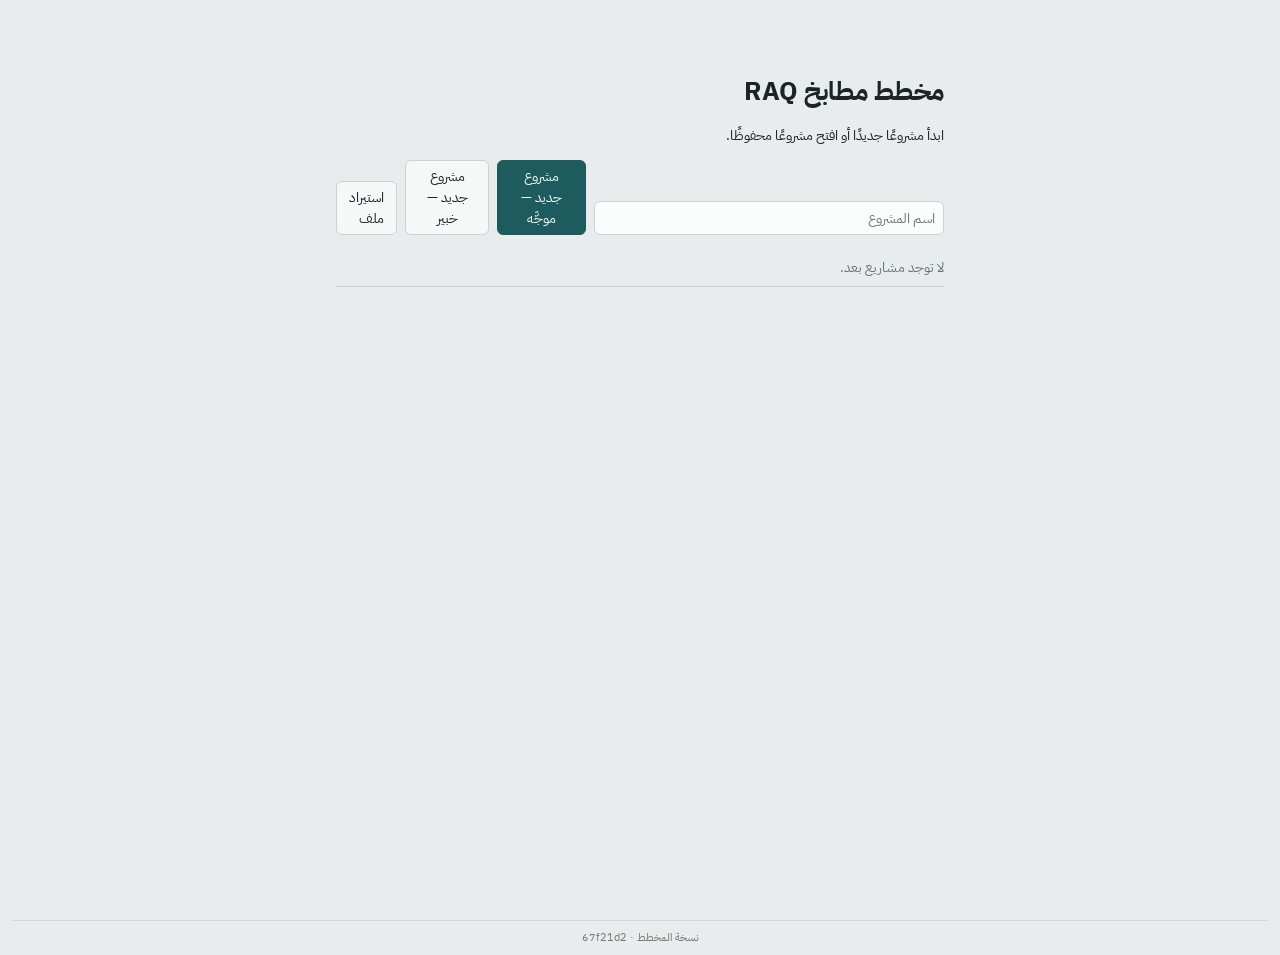
==== commit 6bfd38d4: "Visit request on WhatsApp, the approved number, six-step journey; planner snapshot 67f21d2 - Contact" ====
--- a/plan/index.html
+++ b/plan/index.html
@@ -127,71 +127,72 @@
 /* 3D integration: renderer stage */
 .r3d{position:relative;width:100%;height:100%;min-height:440px;background:radial-gradient(ellipse at 50% 40%,#fff 0,#eef1ee 70%,#e3e8e4 100%);border-radius:8px;overflow:hidden}
 .r3dcv{display:block;width:100%;height:100%;min-height:440px;touch-action:none;cursor:grab}.r3dtip{position:absolute;inset-inline-start:10px;bottom:8px;font-size:12px;color:#55625e;background:rgba(255,255,255,.8);padding:3px 8px;border-radius:6px;pointer-events:none}
-.v3d{margin-inline-end:10px}#raq-planner-version{display:block;margin:20px 12px 14px;padding:8px 0;border-top:1px solid #d8d6cf;color:#77766f;text-align:center;font:inherit;font-size:11px;line-height:1.6}#raq-planner-version small{font:inherit}</style><meta name="planner-mode" content="self"><meta name="planner-source-sha" content="69f720a"></head><body><div id="app"></div><script>"use strict";(()=>{var Ga=Object.defineProperty;var Ka=(t,e,n)=>e in t?Ga(t,e,{enumerable:!0,configurable:!0,writable:!0,value:n}):t[e]=n;var ie=(t,e,n)=>()=>{if(n)throw n[0];try{return t&&(e=t(t=0)),e}catch(s){throw n=[s],s}};var Qa=(t,e)=>()=>{try{return e||t((e={exports:{}}).exports,e),e.exports}catch(n){throw e=0,n}};var Rn=(t,e,n)=>Ka(t,typeof e!="symbol"?e+"":e,n);var rt,ot,ds,H,$e,sn,qe,Ie=ie(()=>{"use strict";rt=[{id:"base_storage",label:"\u0648\u062D\u062F\u0629 \u0633\u0641\u0644\u064A\u0629",family:"run",widthRange:[15,120],depthCm:60,heightCm:90,hosts:[{kind:"hob",mount:"on-top"},{kind:"oven",mount:"inside"}],meteringRuleId:"M-LOWER",presets:[{id:"double_door",label:"\u062A\u062E\u0632\u064A\u0646 \u0636\u0644\u0641\u062A\u064A\u0646",widthRange:[50,120],fronts:[{kind:"door",leaves:2}],shelves:1},{id:"single_door",label:"\u062A\u062E\u0632\u064A\u0646 \u0636\u0644\u0641\u0629",widthRange:[30,60],fronts:[{kind:"door",leaves:1,hinge:"start"}],shelves:1},{id:"drawers",label:"\u0623\u062F\u0631\u0627\u062C",widthRange:[40,120],fronts:[{kind:"drawer",heightCm:20},{kind:"drawer",heightCm:25},{kind:"drawer",heightCm:25}],shelves:0},{id:"drawer_door",label:"\u062F\u0631\u062C + \u0636\u0644\u0641\u0629",widthRange:[40,120],fronts:[{kind:"drawer",heightCm:20},{kind:"door",leaves:2}],shelves:1},{id:"vegetable",label:"\u0623\u062F\u0631\u0627\u062C \u062E\u0636\u0627\u0631",widthRange:[40,120],fronts:[{kind:"drawer",heightCm:35},{kind:"drawer",heightCm:35}],shelves:0},{id:"oil_pullout",label:"\u062A\u0631\u0648\u0644\u0644\u064A \u0632\u064A\u062A",widthRange:[15,40],fronts:[{kind:"pullout"}],shelves:0}],proposed:["single_door range","drawer heights","oil_pullout min 15 (spec said 14; owner set min unit 15)"]},{id:"sink_unit",label:"\u0648\u062D\u062F\u0629 \u062D\u0648\u0636",family:"run",widthRange:[60,120],depthCm:60,heightCm:90,hosts:[{kind:"sink",mount:"on-top"}],noShelves:"reject",meteringRuleId:"M-LOWER",presets:[{id:"sink_double",label:"\u062D\u0648\u0636 \u0636\u0644\u0641\u062A\u064A\u0646",fronts:[{kind:"door",leaves:2}],shelves:0},{id:"sink_single",label:"\u062D\u0648\u0636 \u0636\u0644\u0641\u0629",widthRange:[60,60],fronts:[{kind:"door",leaves:1,hinge:"start"}],shelves:0}],proposed:["width range 60-120 (must fit a 60/75 sink)"]},{id:"tall_storage",label:"\u062F\u0648\u0644\u0627\u0628 \u0623\u0631\u0641\u0641 / \u0625\u0643\u0633\u0633\u0648\u0627\u0631",family:"tall",widthRange:[30,60],depthCm:60,heightCm:230,meteringRuleId:"M-TALL",presets:[{id:"tall_shelves",label:"\u062F\u0648\u0644\u0627\u0628 \u0623\u0631\u0641\u0641",fronts:[{kind:"door",leaves:1,hinge:"start"}],shelves:4},{id:"tall_pullout",label:"\u062F\u0648\u0644\u0627\u0628 \u0628\u0648\u0644 \u0623\u0648\u062A",fronts:[{kind:"pullout"}],shelves:0}]},{id:"tall_oven_micro",label:"\u062F\u0648\u0644\u0627\u0628 \u0641\u0631\u0646 \u0648\u0645\u0627\u064A\u0643\u0631\u0648\u064A\u0641",family:"tall",widthRange:[60,90],fixedWidths:[60,90],depthCm:60,heightCm:230,hosts:[{kind:"oven",mount:"inside"},{kind:"microwave",mount:"inside"}],meteringRuleId:"M-TALL",presets:[{id:"oven_micro",label:"\u0641\u0631\u0646 \u0648\u0645\u0627\u064A\u0643\u0631\u0648\u064A\u0641",fronts:[{kind:"drawer",heightCm:25},{kind:"open",heightCm:60},{kind:"open",heightCm:40},{kind:"door",leaves:1,hinge:"start"}],shelves:1}]},{id:"tall_cleaning",label:"\u062F\u0648\u0644\u0627\u0628 \u0646\u0638\u0627\u0641\u0629",family:"tall",widthRange:[15,40],depthCm:60,heightCm:230,meteringRuleId:"M-TALL",presets:[{id:"cleaning",label:"\u062F\u0648\u0644\u0627\u0628 \u0646\u0638\u0627\u0641\u0629",fronts:[{kind:"door",leaves:1,hinge:"start"}],shelves:2}]},{id:"tall_appliances",label:"\u062F\u0648\u0644\u0627\u0628 \u0623\u062C\u0647\u0632\u0629",family:"tall",widthRange:[50,50],depthCm:60,heightCm:230,meteringRuleId:"M-TALL",hosts:[{kind:"microwave",mount:"inside"}],presets:[{id:"appliances",label:"\u062F\u0648\u0644\u0627\u0628 \u0623\u062C\u0647\u0632\u0629",fronts:[{kind:"door",leaves:1,hinge:"start"}],shelves:3}],proposed:["fixed at 50 as reported by the Technical Office (Numbering Tool)"]},{id:"tall_niche",label:"\u062F\u0648\u0644\u0627\u0628 \u0646\u064A\u0634",family:"tall",widthRange:[20,60],depthCm:60,heightCm:230,meteringRuleId:"M-NICHE",presets:[{id:"niche",label:"\u0646\u064A\u0634",fronts:[{kind:"door",leaves:1,hinge:"start",glass:!0}],shelves:3,glassOptions:["door","side_and_door"]}],proposed:["upper bound 60 (min 20 comes from reference kitchen 1)"]},{id:"tall_decorative",label:"\u062F\u0648\u0644\u0627\u0628 \u062F\u064A\u0643\u0648\u0631\u064A",family:"tall",widthRange:[30,60],depthCm:60,heightCm:230,meteringRuleId:null,presets:[{id:"decorative",label:"\u062F\u064A\u0643\u0648\u0631\u064A",fronts:[{kind:"open"}],shelves:3}],proposed:["metering mapping unconfirmed","width range"]},{id:"tall_over_washer",label:"\u062F\u0648\u0644\u0627\u0628 \u0641\u0648\u0642 \u063A\u0633\u0627\u0644\u0629",family:"tall",widthRange:[60,70],depthCm:60,heightCm:230,meteringRuleId:null,hosts:[{kind:"washer",mount:"inside"},{kind:"top_washer",mount:"inside"},{kind:"dishwasher",mount:"inside"}],presets:[{id:"over_washer",label:"\u0641\u0648\u0642 \u063A\u0633\u0627\u0644\u0629",fronts:[{kind:"open",heightCm:85},{kind:"door",leaves:2}],shelves:2}],proposed:["metering mapping unconfirmed","width range"]},{id:"corner_l",label:"\u0631\u0643\u0646\u0629",family:"corner-L",widthRange:[75,120],depthCm:60,heightCm:90,meteringRuleId:"M-CORNER",legB:{default:90,range:[75,120]},presets:[{id:"corner_std",label:"\u0631\u0643\u0646\u0629 90\xD790",fronts:[{kind:"door",leaves:1,hinge:"end"}],shelves:1}],proposed:["DEC-42 / R-K-010 v2: 90x90 recommended; 80 and 85 allowed; 75 = exception with warning; >90 by design (120 = upper bound, relay 2026-10-02)"]},{id:"corner_blind",label:"\u0645\u0627\u062C\u064A\u0643 / \u062C\u0646\u0628 \u062B\u0627\u0628\u062A",family:"corner-blind",widthRange:[85,110],depthCm:60,heightCm:90,meteringRuleId:"M-MAGIC",legB:{default:60,range:[60,60]},hosts:[{kind:"sink",mount:"on-top"}],presets:[{id:"magic",label:"\u0645\u0627\u062C\u064A\u0643 \u0643\u0648\u0631\u0646\u0631",fronts:[{kind:"door",leaves:1,hinge:"start"}],shelves:0},{id:"fixed_sink",label:"\u062D\u0648\u0636 \u062B\u0627\u0628\u062A",fronts:[{kind:"door",leaves:2}],shelves:0}],proposed:["upper bound 110"]},{id:"fridge_top",label:"\u0648\u062D\u062F\u0629 \u0641\u0648\u0642 \u0627\u0644\u062B\u0644\u0627\u062C\u0629",family:"upper",widthRange:[60,100],depthCm:60,heightCm:60,meteringRuleId:"M-FRIDGE-TOP",presets:[{id:"fridge_top_doors",label:"\u0636\u0644\u0641",fronts:[{kind:"door",leaves:2}],shelves:0},{id:"fridge_top_open",label:"\u0639\u0644\u0628\u0629 \u0645\u0641\u062A\u0648\u062D\u0629 \u0644\u0644\u062A\u0647\u0648\u064A\u0629",fronts:[{kind:"open"}],shelves:0}],proposed:["height 60"]},{id:"upper_storage",label:"\u0648\u062D\u062F\u0629 \u0639\u0644\u0648\u064A\u0629",family:"wall-upper",widthRange:[20,120],depthCm:35,heightCm:80,z0:150,meteringRuleId:"M-UPPER",presets:[{id:"upper_single",label:"\u0636\u0644\u0641\u0629",widthRange:[20,60],fronts:[{kind:"door",leaves:1,hinge:"start"}],shelves:1},{id:"upper_double",label:"\u0636\u0644\u0641\u062A\u064A\u0646",widthRange:[50,120],fronts:[{kind:"door",leaves:2}],shelves:1},{id:"upper_glass",label:"\u0632\u062C\u0627\u062C",fronts:[{kind:"door",leaves:2,glass:!0}],shelves:1},{id:"upper_open",label:"\u0645\u0641\u062A\u0648\u062D",fronts:[{kind:"open"}],shelves:1},{id:"upper_decorative",label:"\u062F\u064A\u0643\u0648\u0631\u064A",fronts:[{kind:"open"}],shelves:1}],proposed:["depth 35","max width 120","presets"]},{id:"upper_decor",label:"\u0639\u0644\u0648\u064A \u062F\u064A\u0643\u0648\u0631 \u0645\u0641\u062A\u0648\u062D",family:"wall-upper",widthRange:[10,120],depthCm:35,heightCm:80,z0:150,meteringRuleId:"M-UPPER",presets:[{id:"decor_open",label:"\u0645\u0641\u062A\u0648\u062D",fronts:[{kind:"open"}],shelves:1}],proposed:["depth 35","max width 120"]},{id:"upper_corner",label:"\u0631\u0643\u0646\u0629 \u0639\u0644\u0648\u064A\u0629",family:"wall-upper",widthRange:[60,60],fixedWidths:[60],depthCm:35,heightCm:80,z0:150,meteringRuleId:"M-UPPER-CORNER",legB:{default:60,range:[60,60]},presets:[{id:"upper_corner_door",label:"\u0631\u0643\u0646\u0629 \u0639\u0644\u0648\u064A\u0629 60\xD760",fronts:[{kind:"door",leaves:1,hinge:"end"}],shelves:1}],proposed:["depth 35","front"]},{id:"upper_dish_rack",label:"\u0631\u0634\u0627\u0642\u0629",family:"wall-upper",widthRange:[60,120],depthCm:35,heightCm:80,z0:150,meteringRuleId:"M-UPPER",presets:[{id:"dish_rack",label:"\u0631\u0634\u0627\u0642\u0629 \u0623\u0637\u0628\u0627\u0642",fronts:[{kind:"door",leaves:2}],shelves:0}],proposed:["width = the sink unit width","depth 35"]},{id:"bulkhead",label:"\u0628\u0644\u0627\u0643\u0627\u0631",family:"bulkhead",widthRange:[15,2e3],depthCm:60,heightCm:0,meteringRuleId:"M-BULK-NOLED",meteringRuleIdLed:"M-BULK-LED",presets:[{id:"bulkhead_std",label:"\u0628\u0644\u0627\u0643\u0627\u0631",fronts:[{kind:"open"}],shelves:0}],proposed:["depth 60 (flush with the base front, rule 29 style)"]},{id:"upper_full",label:"\u0639\u0644\u0648\u064A \u0644\u0644\u0633\u0642\u0641",family:"wall-upper",widthRange:[20,120],depthCm:35,heightCm:80,z0:150,meteringRuleId:"M-FULL-HEIGHT",presets:[{id:"full_single",label:"\u0636\u0644\u0641\u0629",widthRange:[20,60],fronts:[{kind:"door",leaves:1,hinge:"start"}],shelves:2},{id:"full_double",label:"\u0636\u0644\u0641\u062A\u064A\u0646",widthRange:[50,120],fronts:[{kind:"door",leaves:2}],shelves:2}],proposed:["depth 35","max width 120","presets","height = ceiling - 150"]}],ot={bulkhead:230,upper_full:150},ds=[{id:"M-LOWER",label:"\u0633\u0641\u0644\u064A \u0639\u0627\u062F\u064A",basis:"width",factors:[1]},{id:"M-UPPER",label:"\u0639\u0644\u0648\u064A \u0639\u0627\u062F\u064A",basis:"width",factors:[1]},{id:"M-MAGIC",label:"Magic \u0633\u0641\u0644\u064A/\u0639\u0644\u0648\u064A",basis:"width",factors:[1]},{id:"M-TALL",label:"\u062F\u0648\u0644\u0627\u0628 \u0637\u0648\u064A\u0644",basis:"width",factors:[3]},{id:"M-FRIDGE-TOP",label:"\u0648\u062D\u062F\u0629 \u0641\u0648\u0642 \u0627\u0644\u062B\u0644\u0627\u062C\u0629",basis:"width",factors:[1]},{id:"M-CORNER",label:"\u0631\u0643\u0646\u0629 \u0639\u0627\u062F\u064A\u0629",basis:"backSidesSum",factors:[1]},{id:"M-TALL-CORNER",label:"\u0631\u0643\u0646\u0629 \u0637\u0648\u064A\u0644\u0629",basis:"widthLengthHeight",factors:[1]},{id:"M-FULL-HEIGHT",label:"\u0645\u0637\u0628\u062E \u0644\u0644\u0633\u0642\u0641 \u0628\u062F\u0648\u0646 \u0628\u0644\u0627\u0643\u0627\u0631 \u0628\u0627\u0631\u0632",basis:"width",factors:[1.5]},{id:"M-BULK-NOLED",label:"\u0628\u0644\u0627\u0643\u0627\u0631 \u0628\u0627\u0631\u0632 \u0628\u062F\u0648\u0646 LED",basis:"width",factors:[.75]},{id:"M-BULK-LED",label:"\u0628\u0644\u0627\u0643\u0627\u0631 \u0628\u0627\u0631\u0632 \u0645\u0639 LED",basis:"width",factors:[1]},{id:"M-NICHE",label:"\u0646\u064A\u0634",basis:"width",factors:[3,1.5],closed:!0},{id:"M-BAR",label:"\u0628\u0627\u0631",basis:"width",factors:[1.5],closed:!0},{id:"M-ISLAND",label:"\u062C\u0632\u064A\u0631\u0629",basis:"width",factors:[1.5],closed:!0},{id:"M-TWO-SIDED",label:"\u062A\u0634\u0637\u064A\u0628 \u0645\u0646 \u0627\u062A\u062C\u0627\u0647\u064A\u0646",basis:"width",factors:[1.5],modifier:!0},{id:"M-UPPER-CORNER",label:"\u0631\u0643\u0646\u0629 \u0639\u0644\u0648\u064A\u0629",basis:"backSidesSum",factors:[1]}],H=t=>rt.find(e=>e.id===t),$e=(t,e)=>t.presets.find(n=>n.id===e),sn=(t,e)=>e?.widthRange??t.widthRange,qe=(t,e)=>t.hosts?.find(n=>n.kind===e)?.mount});function ae(t){let e=0,n=0,s=0,r=[{x:0,y:0}],a=[];for(let i of t.walls){let c=qa[(s%4+4)%4];a.push(c),e+=c[0]*i.lengthCm,n+=c[1]*i.lengthCm,r.push({x:e,y:n}),s+=i.turn==="L"?1:-1}let o=t.walls.length,l=Math.hypot(e,n);return{pts:r,dirs:a,closed:o>=4&&l<=D&&s===4,gap:l,turns:s}}function mt(t){let e=t.walls.length,n=ae(t);return t.walls.map((s,r)=>({id:"c-"+s.id,x:n.pts[r].x,y:n.pts[r].y,interiorAngleDeg:t.walls[(r+e-1)%e].turn==="L"?90:270}))}function Ja(t){let e=ae(t),n=t.walls.length,s=r=>{let a=e.pts[r],o=e.pts[r+1];return[Math.min(a.x,o.x),Math.max(a.x,o.x),Math.min(a.y,o.y),Math.max(a.y,o.y)]};for(let r=0;r<n;r++)for(let a=r+2;a<n;a++){if(r===0&&a===n-1)continue;let o=s(r),l=s(a);if(o[0]<=l[1]+D&&l[0]<=o[1]+D&&o[2]<=l[3]+D&&l[2]<=o[3]+D)return!0}return!1}function J(t,e){let n=ae(t),s=n.dirs[e];return{o:n.pts[e],d:s,n:[-s[1],s[0]]}}function W(t,e,n){return{x:t.o.x+t.d[0]*e+t.n[0]*n,y:t.o.y+t.d[1]*e+t.n[1]*n}}function ut(t,e){let n=e.x-t.o.x,s=e.y-t.o.y;return{s:n*t.d[0]+s*t.d[1],n:n*t.n[0]+s*t.n[1]}}function hs(t,e=!1){return{id:ge(),kitchenShape:null,linked:e,walls:t.map((n,s)=>Xa(s,n.lengthCm,n.turn)),elements:[],dimensions:[]}}function gs(t,e){return hs([{lengthCm:t,turn:"L"},{lengthCm:e,turn:"L"},{lengthCm:t,turn:"L"},{lengthCm:e,turn:"L"}],!0)}function bs(t){let e=ge(),n=nt(),s={id:ge(),projectId:e,number:1,room:gs(400,300),createdAt:n};return yi({id:e,name:t,schemaVersion:Sn,status:"Draft",createdAt:n,updatedAt:n,currentPlanVersionId:s.id,plan:s,versions:[],design:{id:ge(),appliances:[],dimensions:[]}})}function Mn(t){let e=n=>n.filter(s=>!s.some(r=>t.has(r))).map(s=>s.map(r=>K[r]).join(" \u0623\u0648 "));return Object.keys(St).map(n=>{let s=St[n],r=e(s.all);return{type:n,label:s.label,complete:!r.length,missing:r,advice:e(s.rec||[]),have:s.all.length-r.length}}).filter(n=>n.have>0)}function Re(t,e=60){let n=[];for(let s of t.walls){let r=null;for(let a of t.elements.filter(o=>z(o.kind)&&o.placement.wallId===s.id).sort((o,l)=>o.placement.s-l.placement.s))r&&a.placement.s-r.to<=e?(r.to=a.placement.s,r.ids.push(a.id),r.kinds.add(a.kind)):(r={wallId:s.id,from:a.placement.s,to:a.placement.s,ids:[a.id],kinds:new Set([a.kind])},n.push(r))}return n}function ys(t,e,n){let s=t.walls[pe(t,e.placement.wallId)];if(!s)return null;let r=n.ref;if(r.type==="wall-start")return n.valueCm;if(r.type==="wall-end")return s.lengthCm-n.valueCm-e.widthCm;let a=fi(t,e,r);return a?r.side==="after"?a.placement.s+a.widthCm+n.valueCm:a.placement.s-n.valueCm-e.widthCm:null}function ce(t,e,n){let s=t.walls[pe(t,e.placement.wallId)];if(!s)return null;let r=e.placement.s;if(n.type==="wall-start")return x(r);if(n.type==="wall-end")return x(s.lengthCm-r-e.widthCm);let a=fi(t,e,n);return a?x(n.side==="after"?r-(a.placement.s+a.widthCm):a.placement.s-(r+e.widthCm)):null}function hi(t){for(let e=0;e<=t.elements.length;e++)for(let n of t.elements){let s=t.dimensions.find(a=>a.subjectId===n.id&&a.driving);if(!s||n.locked)continue;let r=ys(t,n,s);r!==null&&(n.placement.s=x(r))}for(let e of t.dimensions){let n=t.elements.find(r=>r.id===e.subjectId);if(!n||e.driving)continue;let s=ce(t,n,e.ref);s!==null&&(e.valueCm=s)}for(let e of t.elements){let n=pe(t,e.placement.wallId);if(n<0)continue;let s=W(J(t,n),e.placement.s,e.placement.n);e.placement.x=x(s.x),e.placement.y=x(s.y)}}function gi(t,e,n,s){let r=t.walls[pe(t,e)];if(!r)return 0;let a=t.elements.filter(o=>o.id!==s&&o.placement.wallId===e&&o.kind!=="beam"&&!z(o.kind)).map(o=>[o.placement.s,o.placement.s+o.widthCm]);for(let o=0;o+n<=r.lengthCm+D;o+=10)if(a.every(([l,i])=>o>=i-D||o+n<=l+D))return o;return x(Math.max(0,(r.lengthCm-n)/2))}function Z(t,e,n=0,s=e.depthCm){let r=pe(t,e.placement.wallId);if(r<0)return null;let a=J(t,r),o=e.placement.s,l=o+e.widthCm,i=[[o,n],[l,n],[l,s],[o,s]].map(([c,d])=>W(a,c,d));return{x0:Math.min(...i.map(c=>c.x)),x1:Math.max(...i.map(c=>c.x)),y0:Math.min(...i.map(c=>c.y)),y1:Math.max(...i.map(c=>c.y))}}function jn(t,e){return(e+1)%t.walls.length}function xt(t,e){let n=F(e);if(!bi(e))return[];let s=Z(t,e);if(n!=="corner-L")return[s];let r=pe(t,e.placement.wallId);if(r<0)return[s];let a=jn(t,r);return[s,Z(t,{placement:{wallId:t.walls[a].id,s:0},widthCm:e.legB??90,depthCm:e.depthCm})]}function xe(t,e){let n=H(e.typeId),s=n?.family;if(s==="wall-upper"){let r=n.z0??0;return[r,r+e.heightCm]}if(s==="bulkhead")return[230,Math.max(230,t.plan.room.ceilingHeightCm??230)];if(s==="upper"){let r=ks(t);return[r-e.heightCm,r]}return[0,e.heightCm]}function vs(t,e){let n=[{placement:e.placement,widthCm:e.widthCm,depthCm:e.depthCm}];if(e.legB&&ye(e)){let s=pe(t,e.placement.wallId);s>=0&&n.push({placement:{wallId:t.walls[jn(t,s)].id,s:0},widthCm:e.legB,depthCm:e.depthCm})}return n}function pi(t,e){let n=t.plan.room,s=H(e.typeId);if(!s||!Je(e))return[];let r=s.label,a=xe(t,e),o=Mt(n,e),l=[];for(let i of t.design.cabinets||[]){if(i.id===e.id)continue;let c=F(i);(Je(i)||c==="tall"||c==="upper")&&Pt(o,Mt(n,i))&&cs(a,xe(t,i))&&l.push({rule:"R-CAB-010",id:i.id,msg:`${r} \u062A\u062A\u062F\u0627\u062E\u0644 \u0645\u0639 ${H(i.typeId)?.label}`})}if(s.family==="wall-upper")for(let i of vs(n,e)){for(let c of n.elements)if(c.kind==="column"&&dt(Z(n,i),Z(n,c))&&l.push({rule:"R-CAB-010",id:c.id,msg:`${r} \u062A\u062A\u0639\u0627\u0631\u0636 \u0645\u0639 \u0627\u0644\u0639\u0645\u0648\u062F`}),de(c.kind)&&De(c,i)&&l.push({rule:"R-CAB-010",id:c.id,msg:`${r} \u0641\u0648\u0642 \u0641\u062A\u062D\u0629 ${c.kind==="door"?"\u0627\u0644\u0628\u0627\u0628":"\u0627\u0644\u0645\u0637\u0628\u062E"}`}),c.kind==="window"&&De(c,i)){let d=n.ceilingHeightCm,m=d===void 0?1/0:d-(c.headCm??0);cs(a,[c.sillCm??0,m])&&l.push({rule:"R-CAB-011",id:c.id,msg:`${r} \u0639\u0644\u0649 \u0627\u0644\u0634\u0628\u0627\u0643`})}for(let c of t.design.appliances)E[c.kind].occ==="wall"&&De(c,i)&&l.push({rule:"R-CAB-010",id:c.id,msg:`${r} \u0641\u0648\u0642 \u0627\u0644\u0634\u0641\u0627\u0637 \u2014 \u0627\u0644\u0645\u0643\u0627\u0646 \u0641\u0648\u0642 \u0627\u0644\u0634\u0641\u0627\u0637 \u064A\u0641\u0636\u0644 \u0641\u0627\u0636\u064A`})}return l}function Ln(t,e,n=60){let s=St[e.kind];if(!s)return[];let r=Re(t,n).filter(d=>d.wallId===e.placement.wallId),a=e.placement.s,o=a+e.widthCm,l=d=>d.to<a?a-d.to:d.from>o?d.from-o:0,i=r.filter(d=>l(d)<=n).sort((d,m)=>l(d)-l(m))[0],c=i?i.kinds:new Set;return s.all.filter(d=>!d.some(m=>c.has(m))).map(d=>d.map(m=>K[m]).join(" \u0623\u0648 "))}function el(t,e){let n=J(t,e),s=ae(t);return Math.max(...s.pts.slice(0,-1).map(r=>ut(n,r).n))}function tl(t){let e=t.plan.room,n=ft(t),s=e.walls.filter(i=>i.kind==="working").map(i=>i.index);if(!s.length)return null;let r=ae(e),a=i=>{let c=e.walls[i].id,d=n.elements.filter(m=>m.placement.wallId===c&&(m.kind in E&&E[m.kind].occ==="base"||m.kind==="cabinet"&&bi(m))).map(m=>m.depthCm);return d.length?Math.max(...d):0},o=new Set,l=[];for(let i of s){if(o.has(i))continue;let c=!1;for(let d of s){if(d===i||o.has(d))continue;let m=r.dirs[i],h=r.dirs[d];if(Math.abs(m[0]+h[0])<1e-6&&Math.abs(m[1]+h[1])<1e-6){let u=Math.abs(ut(J(e,i),r.pts[d]).n);l.push(x(u-a(i)-a(d))),o.add(i),o.add(d),c=!0;break}}c||(l.push(x(el(e,i)-a(i))),o.add(i))}return l.length?Math.min(...l):null}function $t(t,e,n,s,r){let a=t.walls.find(c=>c.id===n);if(!a)return null;let o=[...t.elements.filter(c=>(c.kind==="column"||de(c.kind))&&c.placement.wallId===n).map(c=>[c.placement.s,c.placement.s+c.widthCm]),...e.filter(c=>c.wallId===n).map(c=>[c.s,c.s+c.widthCm])],l=c=>c>=-D&&c+r<=a.lengthCm+D&&o.every(([d,m])=>c>=m-D||c+r<=d+D),i=x(Math.min(Math.max(s-r/2,0),Math.max(0,a.lengthCm-r)));if(l(i))return i;for(let c=5;c<=a.lengthCm;c+=5)for(let d of[i-c,i+c])if(d>=0&&l(d))return x(d);return null}function nl(t){let e=new Set(t.walls.filter(n=>n.kind==="working").map(n=>n.id));return Re(t,60).filter(n=>e.has(n.wallId))}function wi(t){if(t.status!=="Plan Approved"&&t.status!=="Design In Progress")return R("\u0627\u0639\u062A\u0645\u062F \u0627\u0644\u0628\u0644\u0627\u0646 \u0623\u0648\u0644\u064B\u0627 \u0644\u0627\u0642\u062A\u0631\u0627\u062D \u062A\u0648\u0632\u064A\u0639 \u062D\u0633\u0628 \u0627\u0644\u062A\u0623\u0633\u064A\u0633");let e=t.plan.room,n=nl(e),s=e.elements.find(u=>de(u.kind)),r=(u,f)=>u.to-u.from-(f.to-f.from),a=n.filter(u=>u.kinds.has("hot")&&u.kinds.has("cold")&&u.kinds.has("drain")).sort(r)[0],o=n.filter(u=>u.kinds.has("gas")).sort(r)[0],l=n.filter(u=>u!==a&&(u.kinds.has("cold")||u.kinds.has("cold_only"))&&u.kinds.has("drain")&&u.kinds.has("electric")),i=_n.fridge||0,c=u=>{let f=u.find(y=>y.kind==="cooker"),g=null,b=-1/0;for(let y of e.walls.filter(p=>p.kind==="working"))for(let p=37.5;p<=y.lengthCm-37.5+D;p+=10){let w=$t(e,[...(t.design.cabinets||[]).map($=>({wallId:$.placement.wallId,s:$.placement.s,widthCm:$.widthCm})),...u.map($=>$.unit?{wallId:$.wallId,s:$.unit.s,widthCm:$.unit.widthCm}:{wallId:$.wallId,s:$.s,widthCm:$.widthCm})],y.id,p,75+i);if(w===null)continue;let C=x(w+i/2),k=0;s&&s.placement.wallId===y.id&&(k+=100-Math.min(100,Math.abs(C-s.placement.s))),f&&f.wallId===y.id&&(k-=Math.max(0,150-Math.abs(C-f.s))),k>b&&(b=k,g={wallId:y.id,s:C})}return g};function d(u,f){let g=[],b=[],y=(t.design.cabinets||[]).map(P=>({wallId:P.placement.wallId,s:P.placement.s,widthCm:P.widthCm})),p=()=>[...y,...g.map(P=>P.unit?{wallId:P.wallId,s:P.unit.s,widthCm:P.unit.widthCm}:{wallId:P.wallId,s:P.s,widthCm:P.widthCm})];if(a){let P=En[60],I=$t(e,p(),a.wallId,(a.from+a.to)/2,P);I!==null&&g.push({kind:"sink",widthCm:60,wallId:a.wallId,s:x(I+(P-60)/2),reason:"\u0642\u0631\u064A\u0628 \u0645\u0646 \u062A\u0623\u0633\u064A\u0633 \u0627\u0644\u0645\u064A\u0627\u0647 \u0627\u0644\u0633\u0627\u062E\u0646\u0629 \u0648\u0627\u0644\u0628\u0627\u0631\u062F\u0629 \u0648\u0627\u0644\u0635\u0631\u0641",unit:{typeId:"sink_unit",presetId:"sink_double",widthCm:P,s:I}})}else b.push("\u0644\u0627 \u064A\u0648\u062C\u062F \u062A\u0623\u0633\u064A\u0633 \u0645\u064A\u0627\u0647 \u0643\u0627\u0645\u0644 (\u0633\u0627\u062E\u0646\u0629 \u0648\u0628\u0627\u0631\u062F\u0629 \u0648\u0635\u0631\u0641) \u0644\u0648\u0636\u0639 \u0627\u0644\u062D\u0648\u0636 \u062A\u0644\u0642\u0627\u0626\u064A\u064B\u0627");let w=g.find(P=>P.kind==="sink");if(w&&f){let P=u==="right"?-1:1,I=$t(e,p(),w.wallId,w.s+P*60+30,60);I!==null&&g.push({kind:"dishwasher",widthCm:60,wallId:w.wallId,s:I,reason:u==="right"?"\u0625\u0644\u0649 \u064A\u0645\u064A\u0646 \u0627\u0644\u062D\u0648\u0636 (\u062A\u0641\u0636\u064A\u0644 \u062B\u0627\u0628\u062A) \u0648\u0642\u0631\u064A\u0628\u0629 \u0645\u0646 \u062A\u0623\u0633\u064A\u0633\u0647\u0627":"\u0625\u0644\u0649 \u064A\u0633\u0627\u0631 \u0627\u0644\u062D\u0648\u0636 (\u0628\u062F\u064A\u0644) \u0648\u0642\u0631\u064A\u0628\u0629 \u0645\u0646 \u062A\u0623\u0633\u064A\u0633\u0647\u0627"})}else if(f){let P=$t(e,p(),f.wallId,(f.from+f.to)/2,60);P!==null&&g.push({kind:"dishwasher",widthCm:60,wallId:f.wallId,s:P,reason:"\u0642\u0631\u064A\u0628\u0629 \u0645\u0646 \u062A\u0623\u0633\u064A\u0633 \u0645\u064A\u0627\u0647 \u0628\u0627\u0631\u062F\u0629 \u0648\u0635\u0631\u0641 \u0648\u0643\u0647\u0631\u0628\u0627\u0621"})}if(o){let P=$t(e,p(),o.wallId,(o.from+o.to)/2,60);if(P!==null)if(g.push({kind:"cooker",widthCm:60,wallId:o.wallId,s:P,reason:"\u0642\u0631\u064A\u0628 \u0645\u0646 \u062A\u0623\u0633\u064A\u0633 \u0627\u0644\u063A\u0627\u0632"}),o.kinds.has("vent")){let I=g.filter(O=>E[O.kind].occ==="wall").map(O=>({wallId:O.wallId,s:O.s,widthCm:O.widthCm})),_=$t(e,I,o.wallId,P+30,60);_!==null&&g.push({kind:"hood",widthCm:60,wallId:o.wallId,s:_,reason:"\u0641\u0648\u0642 \u0627\u0644\u0628\u0648\u062A\u062C\u0627\u0632 \u0648\u0642\u0631\u064A\u0628 \u0645\u0646 \u062A\u0623\u0633\u064A\u0633 \u0627\u0644\u0634\u0641\u0627\u0637"})}else g.push({kind:"hood",widthCm:60,wallId:o.wallId,s:P,reason:"\u0641\u0648\u0642 \u0627\u0644\u0628\u0648\u062A\u062C\u0627\u0632 \u0648\u0645\u0631\u0628\u0648\u0637 \u0628\u064A\u0647 (#7)"})}else b.push("\u0644\u0627 \u064A\u0648\u062C\u062F \u062A\u0623\u0633\u064A\u0633 \u063A\u0627\u0632 \u0644\u0648\u0636\u0639 \u0627\u0644\u0628\u0648\u062A\u062C\u0627\u0632 \u062A\u0644\u0642\u0627\u0626\u064A\u064B\u0627");let C=c(g);if(C&&g.push({kind:"fridge",widthCm:75,wallId:C.wallId,s:C.s,reason:s?"\u0642\u0631\u064A\u0628\u0629 \u0646\u0633\u0628\u064A\u064B\u0627 \u0645\u0646 \u0627\u0644\u0628\u0627\u0628 \u0648\u0628\u0639\u064A\u062F\u0629 \u0639\u0646 \u0627\u0644\u0628\u0648\u062A\u062C\u0627\u0632 (\u062A\u0641\u0636\u064A\u0644 \u063A\u064A\u0631 \u0645\u0644\u0632\u0645)":"\u0641\u064A \u0645\u0633\u0627\u062D\u0629 \u062D\u0631\u0629 \u0628\u0639\u064A\u062F\u0629 \u0639\u0646 \u0627\u0644\u0628\u0648\u062A\u062C\u0627\u0632 (\u062A\u0641\u0636\u064A\u0644 \u063A\u064A\u0631 \u0645\u0644\u0632\u0645)"}),!g.length)return null;let k=100,$=g.find(P=>P.kind==="sink"),v=g.find(P=>P.kind==="dishwasher");if($&&v){let P=v.s<$.s;u==="right"&&!P&&(k-=15),u==="left"&&(k-=5)}return o||(k-=10),a||(k-=10),{placements:g,score:Math.round(k),notes:b}}let m=new Set,h=[];for(let[u,f]of[["right",l[0]],["left",l[0]],["right",l[1]]]){let g=d(u,f);if(!g)continue;let b=JSON.stringify(g.placements);if(!m.has(b)&&(m.add(b),h.push(g),h.length===3))break}return h.sort((u,f)=>f.score-u.score)}function il(t,e){let n=new Set(t);for(let s=0;s<e;s++){let r=!0;for(let a=0;a<t.length;a++)if(!n.has((s+a)%e)){r=!1;break}if(r)return s}return-1}function sl(t){let e=t.walls.filter(d=>d.kind==="working").map(d=>d.index),n=t.walls.length,s=e.length,r=t.kitchenShape;if(!r)return!1;let a=mt(t);if(r==="straight")return s===1;if(r==="L"||r==="U"){if(s!==(r==="L"?2:3))return!1;let d=il(e,n);if(d<0)return!1;for(let m=1;m<s;m++)if(a[(d+m)%n].interiorAngleDeg!==90)return!1;return!0}if(s!==2)return!1;let[o,l]=e,i=(l-o+n)%n;if(i===1||i===n-1)return!1;let c=ae(t);return c.dirs[o][0]+c.dirs[l][0]===0&&c.dirs[o][1]+c.dirs[l][1]===0}function it(t){let e=JSON.stringify(t),n=2166136261;for(let s=0;s<e.length;s++)n^=e.charCodeAt(s),n=Math.imul(n,16777619);return(n>>>0).toString(16)}function rn(t){let e=se(t),n=t.plan.room,s=o=>n.elements.filter(o).length,r=[["room","\u0627\u0644\u063A\u0631\u0641\u0629 \u0645\u063A\u0644\u0642\u0629 \u0648\u0623\u0628\u0639\u0627\u062F\u0647\u0627 \u0635\u062D\u064A\u062D\u0629",["R-ROOM-001","R-ROOM-003"]],["shape","\u0634\u0643\u0644 \u0627\u0644\u0645\u0637\u0628\u062E \u0648\u062D\u0648\u0627\u0626\u0637 \u0627\u0644\u0639\u0645\u0644",["R-ROOM-002","R-ROOM-004"]],["ceiling","\u0627\u0631\u062A\u0641\u0627\u0639 \u0627\u0644\u0633\u0642\u0641 \u0645\u064F\u062F\u062E\u0644",["R-PLAN-001"]],["fit","\u0644\u0627 \u062A\u0635\u0627\u062F\u0645 \u0648\u0644\u0627 \u062E\u0631\u0648\u062C \u0639\u0646 \u0627\u0644\u062D\u0648\u0627\u0626\u0637",["R-OBJ-001","R-OBJ-002","R-OBJ-003"]],["dims","\u0627\u0644\u0623\u0628\u0639\u0627\u062F \u0627\u0644\u0645\u0631\u062C\u0639\u064A\u0629 \u0633\u0644\u064A\u0645\u0629",["R-DIM-001"]]].map(([o,l,i])=>{let c=e.filter(d=>i.includes(d.ruleId));return{id:o,label:l,ok:!c.some(Ci),issues:c}}),a=mi(t);return{checks:r,blockers:a,ready:!a.length,notes:{windows:s(o=>o.kind==="window"),doors:s(o=>o.kind==="door"),columns:s(o=>o.kind==="column"),beams:s(o=>o.kind==="beam"),services:s(o=>z(o.kind)),warnings:e.filter(o=>o.severity==="WARNING").length}}}function rl(t,e){return ll[t.status].includes(e)?e!=="Draft"&&e!=="Plan Ready"&&e!=="Plan Approved"&&e!=="Design In Progress"?R("\u0647\u0630\u0647 \u0627\u0644\u062D\u0627\u0644\u0629 \u063A\u064A\u0631 \u0645\u0641\u0639\u0651\u0644\u0629 \u0628\u0639\u062F (\u062A\u0623\u062A\u064A \u0641\u064A \u0645\u0631\u0627\u062D\u0644 \u0644\u0627\u062D\u0642\u0629)"):e==="Plan Ready"&&Is(t).length?R("\u0644\u0627 \u064A\u0645\u0643\u0646 \u0627\u0639\u062A\u0628\u0627\u0631 \u0627\u0644\u0628\u0644\u0627\u0646 \u062C\u0627\u0647\u0632\u064B\u0627 \u0642\u0628\u0644 \u062D\u0644 \u0627\u0644\u0645\u0634\u0627\u0643\u0644 \u0627\u0644\u0645\u0627\u0646\u0639\u0629"):e==="Plan Approved"&&mi(t).length?R("\u0644\u0627 \u064A\u0645\u0643\u0646 \u0627\u0639\u062A\u0645\u0627\u062F \u0627\u0644\u0628\u0644\u0627\u0646 \u0642\u0628\u0644 \u062D\u0644: "+mi(t)[0].message):{...t,status:e}:R(`\u0627\u0646\u062A\u0642\u0627\u0644 \u063A\u064A\u0631 \u0645\u0633\u0645\u0648\u062D: ${t.status} \u2190 ${e}`)}function yi(t){if(t.status!=="Draft"&&t.status!=="Plan Ready")return t;let e=Is(t).length?"Draft":"Plan Ready";return e===t.status?t:{...t,status:e}}function ps(t){let e=new Map;for(let n of $s)if(cl.has(n.id))for(let s of n.evaluate(t))e.set(s.ruleId+"|"+[...s.targetIds].sort().join(","),s);return e}function pl(t,e){let n=ps(t);for(let[s,r]of ps(e))if(!n.has(s))throw new We(`\u0645\u0641\u064A\u0634 \u0645\u0643\u0627\u0646 \u064A\u0633\u0639\u0647 \u0647\u0646\u0627 (\u0642\u0627\u0639\u062F\u0629 1): ${r.message}`);return e}function Pe(t,e){let n=structuredClone(t),s=n.design.cabinets||[],r=new Set(n.design.appliances.map(i=>i.id)),a=new Set(s.map(i=>i.id)),o=n.plan.room;o.elements=[...o.elements,...n.design.appliances,...s],o.dimensions=[...o.dimensions,...n.design.dimensions],n.design.appliances=[],n.design.dimensions=[],n.design.cabinets&&(n.design.cabinets=[]),n.status="Plan Ready";let l=B(n,e).plan.room;t.design.appliances=l.elements.filter(i=>r.has(i.id)),t.design.cabinets&&(t.design.cabinets=l.elements.filter(i=>a.has(i.id))),t.design.dimensions=l.dimensions.filter(i=>r.has(i.subjectId)||a.has(i.subjectId))}function oi(t){let e=t.plan.room,n=t.design.cabinets||[],s=[...t.design.appliances,...n];if(e.ceilingHeightCm!==void 0)for(let r of n)r.typeId in ot&&(r.heightCm=x(Math.max(0,e.ceilingHeightCm-ot[r.typeId])));for(let r of n)if(r.typeId==="upper_corner"&&!r.customSize){let a=t.design.upperStyle?.mode==="ceiling"&&e.ceilingHeightCm!==void 0;r.heightCm=a?x(e.ceilingHeightCm-150):H(r.typeId).heightCm}for(let r of n){if(!ye(r))continue;let a=pe(e,r.placement.wallId);if(a<0)continue;r.placement.s=x(e.walls[a].lengthCm-r.widthCm);let o=W(J(e,a),r.placement.s,0);r.placement.x=x(o.x),r.placement.y=x(o.y)}for(let r of s){if(!r.followId)continue;let a=s.find(i=>i.id===r.followId);if(!a){delete r.followId;continue}let o=pe(e,a.placement.wallId);if(o<0)continue;r.placement.wallId=a.placement.wallId,r.placement.s=x(a.placement.s+(a.widthCm-r.widthCm)/2);let l=W(J(e,o),r.placement.s,0);r.placement.x=x(l.x),r.placement.y=x(l.y),r.kind==="cabinet"&&F(r)==="upper"&&!r.customSize&&(a.kind==="fridge"||a.kind==="freezer")&&(r.heightCm=x(Math.max(0,ks(t)-(a.heightCm??E[a.kind].height))))}}function ki(t){let e=t.design.cabinets;if(!e){oi(t);return}oi(t);let n=t.plan.room;for(let s of t.design.appliances){if(!s.hostedBy)continue;let r=e.find(l=>l.id===s.hostedBy.cabinetId);if(!r){delete s.hostedBy;continue}let a=pe(n,r.placement.wallId);if(a<0)continue;s.placement.wallId=r.placement.wallId,s.placement.s=x(r.placement.s+(r.widthCm-s.widthCm)/2);let o=W(J(n,a),s.placement.s,s.placement.n);s.placement.x=x(o.x),s.placement.y=x(o.y)}oi(t)}function ml(t){let e=t.plan.room,n=new Set(e.walls.map(a=>a.id));t.design.appliances=t.design.appliances.filter(a=>n.has(a.placement.wallId)),t.design.cabinets&&(t.design.cabinets=t.design.cabinets.filter(a=>n.has(a.placement.wallId)));let s=new Set([...t.design.appliances.map(a=>a.id),...(t.design.cabinets||[]).map(a=>a.id)]),r=new Set([...e.elements.map(a=>a.id),...s]);t.design.dimensions=t.design.dimensions.filter(a=>s.has(a.subjectId)&&(a.ref.type!=="element"||r.has(a.ref.refId)))}function ul(t,e,n,s){let r=t.plan.room,a=r.walls.find(d=>d.id===e).lengthCm,o=t.design.appliances.filter(d=>d.placement.wallId===e),l=o.find(d=>d.kind==="hob"||d.kind==="cooker");if(s==="hood"&&l)return x(l.placement.s+(l.widthCm-n)/2);let i=o.find(d=>d.kind==="hob"&&!o.some(m=>m.kind==="oven"&&m.ovenMode==="under_cooker"&&De(m,d)));if(s==="oven"&&i)return i.placement.s;let c=[...r.elements.filter(d=>(de(d.kind)||d.kind==="column")&&d.placement.wallId===e),...E[s].occ==="base"?[...o.filter(d=>E[d.kind].occ==="base"),...(t.design.cabinets||[]).filter(d=>d.placement.wallId===e)]:[]].map(d=>[d.placement.s,d.placement.s+d.widthCm]);for(let d=0;d+n<=a+D;d+=5)if(c.every(([m,h])=>d>=h-D||d+n<=m+D))return d;return 0}function an(t,e){var o,l;if(t.status!=="Plan Approved"&&t.status!=="Design In Progress")return R("\u0627\u0639\u062A\u0645\u062F \u0627\u0644\u0628\u0644\u0627\u0646 \u0623\u0648\u0644\u064B\u0627 \u0644\u0628\u062F\u0621 \u0627\u0644\u062A\u0635\u0645\u064A\u0645");if(e.type==="AddAppliance"&&e.hostCabinetId!==void 0){let{hostCabinetId:i,...c}=e,d=an(t,c);return an(d,{type:"HostAppliance",applianceId:d.design.appliances.at(-1).id,cabinetId:i})}let n=structuredClone(t),s=n.plan.room,r=n.design.appliances,a=i=>r.find(c=>c.id===i);switch(e.type){case"AddAppliance":{let i=E[e.kind];if(!i)return R("\u0646\u0648\u0639 \u062C\u0647\u0627\u0632 \u063A\u064A\u0631 \u0645\u0639\u0631\u0648\u0641");if(!i.widths.includes(e.widthCm))return R(`\u0639\u0631\u0636 ${i.label} \u0627\u0644\u0645\u062A\u0627\u062D: ${i.widths.join(" \u0623\u0648 ")} \u0633\u0645`);if(e.kind==="oven"&&e.ovenMode!=="tall_unit"&&e.ovenMode!=="under_cooker")return R("\u0627\u062E\u062A\u0631 \u0645\u0648\u0636\u0639 \u0627\u0644\u0641\u0631\u0646: \u062F\u0627\u062E\u0644 \u062F\u0648\u0644\u0627\u0628 \u0623\u062C\u0647\u0632\u0629 \u0623\u0648 \u0623\u0633\u0641\u0644 \u0627\u0644\u0628\u0648\u062A\u062C\u0627\u0632");let c=s.walls.find(h=>h.id===e.wallId);if(!c)return R("\u0627\u0644\u062D\u0627\u0626\u0637 \u063A\u064A\u0631 \u0645\u0648\u062C\u0648\u062F");let d=e.s??ul(n,c.id,e.widthCm,e.kind);if(!Number.isFinite(d))return R("\u0645\u0648\u0636\u0639 \u063A\u064A\u0631 \u0635\u0627\u0644\u062D");let m={id:ge(),kind:e.kind,placement:{mode:"wall-anchored",wallId:c.id,s:x(d),n:0,rotation:0,anchor:"start",x:0,y:0},widthCm:e.widthCm,depthCm:i.depth,heightCm:i.height,stdWidthCm:e.widthCm,customSize:!1,locked:!1};e.kind==="oven"&&(m.ovenMode=e.ovenMode),r.push(m),n.status="Design In Progress",Pe(n,{type:"RemoveDimension",id:""});break}case"MoveAppliance":if(!a(e.id))return R("\u0627\u0644\u062C\u0647\u0627\u0632 \u063A\u064A\u0631 \u0645\u0648\u062C\u0648\u062F");if(a(e.id).hostedBy)return R("\u0627\u0644\u062C\u0647\u0627\u0632 \u0645\u0631\u0643\u0651\u0628 \u0641\u064A \u0648\u062D\u062F\u0629 \u2014 \u062D\u0631\u0651\u0643 \u0627\u0644\u0648\u062D\u062F\u0629 \u0623\u0648 \u0627\u0641\u0635\u0644 \u0627\u0644\u062C\u0647\u0627\u0632");Pe(n,{type:"MoveElement",id:e.id,wallId:e.wallId,s:e.s});break;case"DeleteAppliance":if(!a(e.id))return R("\u0627\u0644\u062C\u0647\u0627\u0632 \u063A\u064A\u0631 \u0645\u0648\u062C\u0648\u062F");Pe(n,{type:"DeleteElement",id:e.id});break;case"SetApplianceDimension":if(!a(e.id))return R("\u0627\u0644\u062C\u0647\u0627\u0632 \u063A\u064A\u0631 \u0645\u0648\u062C\u0648\u062F");if(a(e.id).hostedBy)return R("\u0627\u0644\u062C\u0647\u0627\u0632 \u0645\u0631\u0643\u0651\u0628 \u0641\u064A \u0648\u062D\u062F\u0629 \u2014 \u0645\u0643\u0627\u0646\u0647 \u064A\u062A\u0628\u0639 \u0627\u0644\u0648\u062D\u062F\u0629");Pe(n,{type:"SetDimension",elementId:e.id,ref:e.ref,valueCm:e.valueCm});break;case"RemoveApplianceDimension":if(!n.design.dimensions.some(i=>i.id===e.id))return R("\u0627\u0644\u0628\u0639\u062F \u063A\u064A\u0631 \u0645\u0648\u062C\u0648\u062F");Pe(n,{type:"RemoveDimension",id:e.id});break;case"ApplyFoundationLayout":{let i=wi(t),c=i[e.alternativeIndex];if(!c)return R("\u0627\u0644\u0628\u062F\u064A\u0644 \u063A\u064A\u0631 \u0645\u0648\u062C\u0648\u062F");let d=t,m=(h,u)=>{d=B(d,{type:"SetReason",id:h,reason:u})};for(let h of c.placements){if(h.unit){d=B(d,{type:"AddCabinet",typeId:h.unit.typeId,presetId:h.unit.presetId,wallId:h.wallId,s:h.unit.s,widthCm:h.unit.widthCm});let f=d.design.cabinets.at(-1).id;d=B(d,{type:"AddAppliance",kind:h.kind,widthCm:h.widthCm,wallId:h.wallId,s:h.s,hostCabinetId:f}),m(f,"\u0627\u0644\u062D\u0648\u0636 \u0628\u064A\u0646\u0632\u0644 \u0645\u0639 \u0648\u062D\u062F\u062A\u0647 (#6) \u2014 "+h.reason);continue}d=B(d,{type:"AddAppliance",kind:h.kind,widthCm:h.widthCm,wallId:h.wallId,s:h.s});let u=d.design.appliances.at(-1).id;if(m(u,h.reason),h.kind==="hood"){let f=[...d.design.appliances].reverse().find(g=>g.kind==="cooker"&&g.placement.wallId===h.wallId);f&&(d=B(d,{type:"SetFollow",id:u,targetId:f.id}))}if(h.kind==="fridge"){let f=Math.min(100,Math.max(60,h.widthCm+(_n.fridge||0)));d=B(d,{type:"AddCabinet",typeId:"fridge_top",presetId:"fridge_top_doors",wallId:h.wallId,s:x(h.s-(f-h.widthCm)/2),widthCm:f});let g=d.design.cabinets.at(-1).id;d=B(d,{type:"SetFollow",id:g,targetId:u}),m(g,"\u0648\u062D\u062F\u0629 \u0641\u0648\u0642 \u0627\u0644\u062B\u0644\u0627\u062C\u0629 \u0623\u0633\u0627\u0633\u064A\u0629 (#5)")}}return d}case"SetApplianceProps":{let i=a(e.id);if(!i)return R("\u0627\u0644\u062C\u0647\u0627\u0632 \u063A\u064A\u0631 \u0645\u0648\u062C\u0648\u062F");let c=e.props,d=E[i.kind],m={};if(c.locked!==void 0&&(i.locked=!!c.locked),c.ovenMode!==void 0){if(i.kind!=="oven"||c.ovenMode!=="tall_unit"&&c.ovenMode!=="under_cooker")return R("\u0645\u0648\u0636\u0639 \u0627\u0644\u0641\u0631\u0646 \u063A\u064A\u0631 \u0635\u0627\u0644\u062D");i.ovenMode=c.ovenMode}if(c.customSize===!1)i.customSize=!1,Object.assign(m,{widthCm:i.stdWidthCm,depthCm:d.depth,heightCm:d.height});else{c.customSize===!0&&(i.customSize=!0);for(let h of["widthCm","depthCm","heightCm"])if(c[h]!==void 0){if(!i.customSize)return R('\u0641\u0639\u0651\u0644 "\u062A\u062E\u0635\u064A\u0635 \u0645\u0642\u0627\u0633 \u0627\u0644\u062C\u0647\u0627\u0632" \u0623\u0648\u0644\u064B\u0627');m[h]=c[h]}}Object.keys(m).length&&Pe(n,{type:"SetElementProps",id:e.id,props:m});break}case"AddCabinet":{let i=H(e.typeId);if(!i)return R("\u0646\u0648\u0639 \u0627\u0644\u0648\u062D\u062F\u0629 \u063A\u064A\u0631 \u0645\u0639\u0631\u0648\u0641");let c=$e(i,e.presetId);if(!c)return R("\u0627\u0644\u0642\u0627\u0644\u0628 \u063A\u064A\u0631 \u0645\u0648\u062C\u0648\u062F \u0644\u0647\u0630\u0627 \u0627\u0644\u0646\u0648\u0639");let d=s.walls.find(b=>b.id===e.wallId);if(!d)return R("\u0627\u0644\u062D\u0627\u0626\u0637 \u063A\u064A\u0631 \u0645\u0648\u062C\u0648\u062F");let m=sn(i,c),h=i.family==="wall-upper"||i.family==="bulkhead",u=e.widthCm??(i.family==="bulkhead"?d.lengthCm:i.fixedWidths?i.fixedWidths[0]:Math.min(Math.max(i.legB?90:60,m[0]),m[1]));di(i,u);let f=e.s??(h?0:gl(n,d.id,u));if(!Number.isFinite(f))return R("\u0645\u0648\u0636\u0639 \u063A\u064A\u0631 \u0635\u0627\u0644\u062D");let g={id:ge(),kind:"cabinet",typeId:i.id,catalogVersion:1,presetId:c.id,placement:{mode:"wall-anchored",wallId:d.id,s:x(f),n:0,rotation:0,anchor:"start",x:0,y:0},widthCm:x(u),depthCm:i.depthCm,heightCm:i.heightCm,customSize:!1,fronts:structuredClone(c.fronts),shelves:c.shelves,glass:c.glassOptions?c.glassOptions[0]:"none",locked:!1};if(i.legB){let b=pe(s,d.id),y=jn(s,b);if(mt(s)[y].interiorAngleDeg!==90)return R("\u0622\u062E\u0631 \u0627\u0644\u062D\u0627\u0626\u0637 \u062F\u0647 \u0645\u0634 \u0632\u0627\u0648\u064A\u0629 \u062F\u0627\u062E\u0644\u064A\u0629");if(e.legB!==void 0&&(e.legB<i.legB.range[0]-D||e.legB>i.legB.range[1]+D))return R(`\u0627\u0644\u0636\u0644\u0639 \u0627\u0644\u062A\u0627\u0646\u064A \u064A\u062C\u0628 \u0623\u0646 \u064A\u0643\u0648\u0646 \u0628\u064A\u0646 ${i.legB.range[0]} \u0648${i.legB.range[1]} \u0633\u0645`);if(g.legB=e.legB!==void 0?x(e.legB):i.legB.default,g.legB>s.walls[y].lengthCm)return R("\u0627\u0644\u062D\u0627\u0626\u0637 \u0627\u0644\u062A\u0627\u0646\u064A \u0623\u0642\u0635\u0631 \u0645\u0646 \u0636\u0644\u0639 \u0627\u0644\u0631\u0643\u0646\u0629");g.placement.s=x(d.lengthCm-u)}if(i.id in ot){let b=s.ceilingHeightCm,y=ot[i.id];if(b===void 0||b<=y+D)return R(`\u0627\u0644\u0633\u0642\u0641 \u0644\u0627\u0632\u0645 \u064A\u0643\u0648\u0646 \u0623\u0639\u0644\u0649 \u0645\u0646 ${y} \u0633\u0645 \u0639\u0644\u0634\u0627\u0646 \u064A\u0628\u0642\u0649 \u0641\u064A\u0647 ${i.label}`);g.heightCm=x(b-y)}if(e.led!==void 0){if(i.family!=="bulkhead")return R("\u062E\u064A\u0627\u0631 \u0627\u0644\u0644\u064A\u062F \u0644\u0644\u0628\u0644\u0627\u0643\u0627\u0631 \u0628\u0633");g.led=!!e.led}h&&!i.legB&&e.s===void 0&&(g.placement.s=x(hl(n,g))),((o=n.design).cabinets??(o.cabinets=[])).push(g),n.status="Design In Progress",Pe(n,{type:"RemoveDimension",id:""});break}case"MoveCabinet":{let i=It(n,e.id);if(i.locked)return R("\u0627\u0644\u0648\u062D\u062F\u0629 \u0645\u0642\u0641\u0644\u0629");if(ye(i))return R("\u0627\u0644\u0631\u0643\u0646\u0629 \u062B\u0627\u0628\u062A\u0629 \u0641\u064A \u0632\u0627\u0648\u064A\u062A\u0647\u0627 \u2014 \u0627\u062D\u0630\u0641\u0647\u0627 \u0648\u0623\u0636\u0641\u0647\u0627 \u0641\u064A \u0632\u0627\u0648\u064A\u0629 \u062A\u0627\u0646\u064A\u0629");if(i.followId)return R("\u0627\u0644\u0648\u062D\u062F\u0629 \u062F\u064A \u0628\u062A\u062A\u062D\u0631\u0643 \u0645\u0639 \u0627\u0644\u062C\u0647\u0627\u0632 \u0627\u0644\u0644\u064A \u062A\u062D\u062A\u0647\u0627");Pe(n,{type:"MoveElement",id:e.id,wallId:e.wallId,s:e.s});break}case"SetCabinetDimension":{if(It(n,e.id).locked)return R("\u0627\u0644\u0648\u062D\u062F\u0629 \u0645\u0642\u0641\u0644\u0629");Pe(n,{type:"SetDimension",elementId:e.id,ref:e.ref,valueCm:e.valueCm});break}case"DeleteCabinet":{let i=It(n,e.id);if(i.locked)return R("\u0627\u0644\u0648\u062D\u062F\u0629 \u0645\u0642\u0641\u0644\u0629");for(let c of r)c.hostedBy?.cabinetId===i.id&&delete c.hostedBy;Pe(n,{type:"DeleteElement",id:e.id});break}case"SetCabinetProps":{let i=It(n,e.id),c=H(i.typeId),d=e.props;if(i.locked&&Object.keys(d).some(m=>m!=="locked"))return R("\u0627\u0644\u0648\u062D\u062F\u0629 \u0645\u0642\u0641\u0644\u0629 \u2014 \u0623\u0644\u063A\u0650 \u0627\u0644\u0642\u0641\u0644 \u0623\u0648\u0644\u064B\u0627");if(d.locked!==void 0&&(i.locked=!!d.locked),d.led!==void 0){if(c.family!=="bulkhead")return R("\u062E\u064A\u0627\u0631 \u0627\u0644\u0644\u064A\u062F \u0644\u0644\u0628\u0644\u0627\u0643\u0627\u0631 \u0628\u0633");i.led=!!d.led}if(c.id in ot&&d.heightCm!==void 0)return R(`\u0627\u0631\u062A\u0641\u0627\u0639 ${c.id==="bulkhead"?"\u0627\u0644\u0628\u0644\u0627\u0643\u0627\u0631":c.label} = \u0627\u0644\u0633\u0642\u0641 \u0646\u0627\u0642\u0635 ${ot[c.id]}`);if(d.legB!==void 0){let m=d.legB;if(!c.legB||m<c.legB.range[0]-D||m>c.legB.range[1]+D)return R(c.legB?`\u0627\u0644\u0636\u0644\u0639 \u0627\u0644\u062A\u0627\u0646\u064A \u064A\u062C\u0628 \u0623\u0646 \u064A\u0643\u0648\u0646 \u0628\u064A\u0646 ${c.legB.range[0]} \u0648${c.legB.range[1]} \u0633\u0645`:"\u0627\u0644\u0648\u062D\u062F\u0629 \u062F\u064A \u0645\u0634 \u0631\u0643\u0646\u0629");i.legB=x(m)}d.customSize===!1?(i.customSize=!1,i.depthCm=c.depthCm,i.heightCm=c.heightCm):d.customSize===!0&&(i.customSize=!0);for(let m of["depthCm","heightCm"])if(d[m]!==void 0){if(!i.customSize)return R('\u0641\u0639\u0651\u0644 "\u062A\u062E\u0635\u064A\u0635 \u0645\u0642\u0627\u0633 \u0627\u0644\u0648\u062D\u062F\u0629" \u0623\u0648\u0644\u064B\u0627');let h=d[m];if(!Number.isFinite(h)||h<(m==="depthCm"?20:30)||h>(m==="depthCm"?90:300))return R(m==="depthCm"?"\u0639\u0645\u0642 \u0627\u0644\u0648\u062D\u062F\u0629 \u064A\u062C\u0628 \u0623\u0646 \u064A\u0643\u0648\u0646 \u0628\u064A\u0646 20 \u064890 \u0633\u0645":"\u0627\u0631\u062A\u0641\u0627\u0639 \u0627\u0644\u0648\u062D\u062F\u0629 \u064A\u062C\u0628 \u0623\u0646 \u064A\u0643\u0648\u0646 \u0628\u064A\u0646 30 \u0648300 \u0633\u0645");i[m]=x(h)}if(d.shelves!==void 0){if(!Number.isInteger(d.shelves)||d.shelves<0||d.shelves>10)return R("\u0639\u062F\u062F \u0627\u0644\u0631\u0641\u0648\u0641 \u063A\u064A\u0631 \u0635\u0627\u0644\u062D");if(d.shelves>0&&c.noShelves==="reject")return R(`${c.label} \u0628\u062F\u0648\u0646 \u0631\u0641\u0648\u0641`);i.shelves=d.shelves}if(d.glass!==void 0){let m=$e(c,i.presetId)?.glassOptions;if(d.glass!=="none"&&!m?.includes(d.glass))return R("\u062E\u064A\u0627\u0631 \u0627\u0644\u0632\u062C\u0627\u062C \u063A\u064A\u0631 \u0645\u062A\u0627\u062D \u0644\u0647\u0630\u0647 \u0627\u0644\u0648\u062D\u062F\u0629");i.glass=d.glass}if(d.fronts!==void 0&&(fl(d.fronts,i.heightCm),i.fronts=structuredClone(d.fronts)),d.hinge!==void 0){if(d.hinge!=="start"&&d.hinge!=="end")return R("\u062C\u0647\u0629 \u0627\u0644\u0641\u062A\u062D \u063A\u064A\u0631 \u0635\u0627\u0644\u062D\u0629");let m=i.fronts.filter(h=>h.kind==="door"&&(h.leaves??1)===1);if(!m.length)return R("\u0644\u0627 \u062A\u0648\u062C\u062F \u0636\u0644\u0641\u0629 \u0645\u0641\u0631\u062F\u0629 \u0644\u062A\u063A\u064A\u064A\u0631 \u062C\u0647\u0629 \u0641\u062A\u062D\u0647\u0627");m.forEach(h=>h.hinge=d.hinge)}if(d.widthCm!==void 0){di(c,d.widthCm);for(let m of r)if(m.hostedBy?.cabinetId===i.id&&m.widthCm>d.widthCm+D)return R(`${E[m.kind].label} (${m.widthCm} \u0633\u0645) \u0623\u0639\u0631\u0636 \u0645\u0646 \u0627\u0644\u0648\u062D\u062F\u0629 \u0628\u0639\u062F \u0627\u0644\u062A\u0639\u062F\u064A\u0644`);Pe(n,{type:"SetElementProps",id:i.id,props:{widthCm:d.widthCm}})}break}case"ReplaceCabinetType":{let i=It(n,e.id);if(i.locked)return R("\u0627\u0644\u0648\u062D\u062F\u0629 \u0645\u0642\u0641\u0644\u0629");let c=H(e.typeId);if(!c)return R("\u0646\u0648\u0639 \u0627\u0644\u0648\u062D\u062F\u0629 \u063A\u064A\u0631 \u0645\u0639\u0631\u0648\u0641");let d=$e(c,e.presetId);if(!d)return R("\u0627\u0644\u0642\u0627\u0644\u0628 \u063A\u064A\u0631 \u0645\u0648\u062C\u0648\u062F \u0644\u0647\u0630\u0627 \u0627\u0644\u0646\u0648\u0639");di(c,i.widthCm);for(let m of r)if(m.hostedBy?.cabinetId===i.id&&!ms(c,m))return R(`\u0627\u0644\u0646\u0648\u0639 \u0627\u0644\u062C\u062F\u064A\u062F \u0644\u0627 \u064A\u0633\u062A\u0636\u064A\u0641 ${E[m.kind].label} \u2014 \u0627\u0641\u0635\u0644\u0647 \u0623\u0648\u0644\u064B\u0627`);Object.assign(i,{typeId:c.id,presetId:d.id,catalogVersion:1,depthCm:c.depthCm,heightCm:c.heightCm,customSize:!1,fronts:structuredClone(d.fronts),shelves:d.shelves,glass:d.glassOptions?d.glassOptions[0]:"none"});for(let m of r)m.hostedBy?.cabinetId===i.id&&(m.hostedBy.mount=qe(c,m.kind));break}case"SetFollow":{let i=r.find(d=>d.id===e.id)||(n.design.cabinets||[]).find(d=>d.id===e.id);if(!i)return R("\u0627\u0644\u0639\u0646\u0635\u0631 \u063A\u064A\u0631 \u0645\u0648\u062C\u0648\u062F");if(e.targetId===null){delete i.followId;break}let c=r.find(d=>d.id===e.targetId)||(n.design.cabinets||[]).find(d=>d.id===e.targetId);if(!c||c===i)return R("\u0627\u0644\u0639\u0646\u0635\u0631 \u0627\u0644\u0645\u0631\u062A\u0628\u0637 \u063A\u064A\u0631 \u0645\u0648\u062C\u0648\u062F");if(i.kind==="hood"&&!["cooker","hob"].includes(c.kind))return R("\u0627\u0644\u0634\u0641\u0627\u0637 \u064A\u0631\u062A\u0628\u0637 \u0628\u0628\u0648\u062A\u062C\u0627\u0632 \u0628\u0633");if(i.kind==="cabinet"&&F(i)==="upper"&&c.kind!=="fridge"&&c.kind!=="freezer")return R("\u0648\u062D\u062F\u0629 \u0641\u0648\u0642 \u0627\u0644\u062B\u0644\u0627\u062C\u0629 \u062A\u0631\u062A\u0628\u0637 \u0628\u062B\u0644\u0627\u062C\u0629 \u0623\u0648 \u0641\u0631\u064A\u0632\u0631");i.followId=c.id,n.design.dimensions=n.design.dimensions.filter(d=>d.subjectId!==i.id);break}case"Park":{let i=e.item;if(!i||typeof i.label!="string"||!Number.isFinite(i.widthCm))return R("\u0639\u0646\u0635\u0631 \u063A\u064A\u0631 \u0635\u0627\u0644\u062D");((l=n.design).parked??(l.parked=[])).push({id:ge(),...i}),n.status="Design In Progress";break}case"Unpark":{if(!(n.design.parked||[]).some(i=>i.id===e.id))return R("\u0627\u0644\u0639\u0646\u0635\u0631 \u063A\u064A\u0631 \u0645\u0648\u062C\u0648\u062F");n.design.parked=n.design.parked.filter(i=>i.id!==e.id);break}case"MoveMany":{if(!Array.isArray(e.moves)||!e.moves.length)return R("\u0645\u0641\u064A\u0634 \u062D\u0631\u0643\u0629");let i=t;for(let c of e.moves){let d=(i.design.cabinets||[]).some(m=>m.id===c.id);i=an(i,{type:d?"MoveCabinet":"MoveAppliance",id:c.id,wallId:c.wallId,s:c.s})}return i}case"SetReason":{let i=r.find(c=>c.id===e.id)||(n.design.cabinets||[]).find(c=>c.id===e.id);if(!i)return R("\u0627\u0644\u0639\u0646\u0635\u0631 \u063A\u064A\u0631 \u0645\u0648\u062C\u0648\u062F");if(typeof e.reason!="string")return R("\u0627\u0644\u0633\u0628\u0628 \u063A\u064A\u0631 \u0635\u0627\u0644\u062D");i.reason=e.reason;break}case"SetPricePerMeter":{if(delete n.design.packageId,e.value===null){delete n.design.pricePerMeter;break}if(!Number.isFinite(e.value)||e.value<0||e.value>1e6)return R("\u0633\u0639\u0631 \u0627\u0644\u0645\u062A\u0631 \u063A\u064A\u0631 \u0635\u0627\u0644\u062D");n.design.pricePerMeter=e.value;break}case"SetPackage":{if(e.packageId===null){delete n.design.packageId;break}if(typeof e.packageId!="string"||!/^PKG-[A-Z0-9-]{1,24}$/.test(e.packageId))return R("\u0628\u0627\u0642\u0629 \u063A\u064A\u0631 \u0635\u0627\u0644\u062D\u0629");if(e.pricePerMeter===null||!Number.isFinite(e.pricePerMeter)||e.pricePerMeter<0||e.pricePerMeter>1e6)return R("\u0633\u0639\u0631 \u0627\u0644\u0628\u0627\u0642\u0629 \u063A\u064A\u0631 \u0635\u0627\u0644\u062D");n.design.packageId=e.packageId,n.design.pricePerMeter=e.pricePerMeter;break}case"HostAppliance":{let i=a(e.applianceId);if(!i)return R("\u0627\u0644\u062C\u0647\u0627\u0632 \u063A\u064A\u0631 \u0645\u0648\u062C\u0648\u062F");if(e.cabinetId===null){delete i.hostedBy;break}let c=It(n,e.cabinetId),d=H(c.typeId);if(!ms(d,i))return R(`${d.label} \u0644\u0627 \u062A\u0633\u062A\u0636\u064A\u0641 ${E[i.kind].label}`+(i.kind==="oven"?" \u0628\u0647\u0630\u0627 \u0627\u0644\u0648\u0636\u0639 (\u0631\u0627\u062C\u0639 \u0645\u0648\u0636\u0639 \u0627\u0644\u0641\u0631\u0646)":""));if(i.widthCm>c.widthCm+D)return R(`${E[i.kind].label} (${i.widthCm} \u0633\u0645) \u0623\u0639\u0631\u0636 \u0645\u0646 \u0627\u0644\u0648\u062D\u062F\u0629 (${c.widthCm} \u0633\u0645)`);let m=qe(d,i.kind),h=r.filter(u=>u!==i&&u.hostedBy?.cabinetId===c.id);if(m==="on-top"&&h.some(u=>u.hostedBy.mount==="on-top"))return R("\u0627\u0644\u0648\u062D\u062F\u0629 \u0639\u0644\u064A\u0647\u0627 \u062C\u0647\u0627\u0632 \u0628\u0627\u0644\u0641\u0639\u0644");if(h.some(u=>u.kind===i.kind))return R("\u0627\u0644\u0648\u062D\u062F\u0629 \u062A\u0633\u062A\u0636\u064A\u0641 \u062C\u0647\u0627\u0632\u064B\u0627 \u0645\u0646 \u0646\u0641\u0633 \u0627\u0644\u0646\u0648\u0639");i.hostedBy={cabinetId:c.id,mount:m},n.design.dimensions=n.design.dimensions.filter(u=>u.subjectId!==i.id);break}default:return R("\u0623\u0645\u0631 \u063A\u064A\u0631 \u0645\u0639\u0631\u0648\u0641")}return ki(n),n.updatedAt=nt(),n}function It(t,e){let n=(t.design.cabinets||[]).find(s=>s.id===e);return n||R("\u0627\u0644\u0648\u062D\u062F\u0629 \u063A\u064A\u0631 \u0645\u0648\u062C\u0648\u062F\u0629")}function di(t,e){Number.isFinite(e)||R("\u0639\u0631\u0636 \u063A\u064A\u0631 \u0635\u0627\u0644\u062D"),t.fixedWidths&&!t.fixedWidths.some(n=>Ya(n,e))&&R(`\u0639\u0631\u0636 ${t.label} \u0627\u0644\u0645\u062A\u0627\u062D: ${t.fixedWidths.join(" \u0623\u0648 ")} \u0633\u0645`),(e<t.widthRange[0]-D||e>t.widthRange[1]+D)&&R(`\u0639\u0631\u0636 ${t.label} \u064A\u062C\u0628 \u0623\u0646 \u064A\u0643\u0648\u0646 \u0628\u064A\u0646 ${t.widthRange[0]} \u0648${t.widthRange[1]} \u0633\u0645`)}function fl(t,e){(!Array.isArray(t)||!t.length)&&R("\u0627\u0644\u0648\u0627\u062C\u0647\u0629 \u062A\u062D\u062A\u0627\u062C \u0635\u0641\u064B\u0627 \u0648\u0627\u062D\u062F\u064B\u0627 \u0639\u0644\u0649 \u0627\u0644\u0623\u0642\u0644");let n=0;for(let s of t)["door","drawer","pullout","open"].includes(s.kind)||R("\u0646\u0648\u0639 \u0648\u0627\u062C\u0647\u0629 \u063A\u064A\u0631 \u0645\u0639\u0631\u0648\u0641"),s.leaves!==void 0&&s.leaves!==1&&s.leaves!==2&&R("\u0639\u062F\u062F \u0627\u0644\u0636\u0644\u0641 \u064A\u062C\u0628 \u0623\u0646 \u064A\u0643\u0648\u0646 1 \u0623\u0648 2"),s.heightCm!==void 0&&((!Number.isFinite(s.heightCm)||s.heightCm<=0)&&R("\u0627\u0631\u062A\u0641\u0627\u0639 \u0635\u0641 \u0627\u0644\u0648\u0627\u062C\u0647\u0629 \u063A\u064A\u0631 \u0635\u0627\u0644\u062D"),n+=s.heightCm);n>e+D&&R(`\u0645\u062C\u0645\u0648\u0639 \u0627\u0631\u062A\u0641\u0627\u0639\u0627\u062A \u0627\u0644\u0648\u0627\u062C\u0647\u0629 (${n} \u0633\u0645) \u0623\u0643\u0628\u0631 \u0645\u0646 \u0627\u0631\u062A\u0641\u0627\u0639 \u0627\u0644\u0648\u062D\u062F\u0629 (${e} \u0633\u0645)`)}function ms(t,e){return qe(t,e.kind)?e.kind==="oven"?e.ovenMode==="under_cooker"==(t.family==="run"):!0:!1}function hl(t,e){let n=t.plan.room.walls.find(r=>r.id===e.placement.wallId).lengthCm,s={...t,design:{...t.design,cabinets:[...t.design.cabinets||[],e]}};for(let r=0;r+e.widthCm<=n+D;r+=5)if(e.placement.s=r,!pi(s,e).length)return r;return 0}function gl(t,e,n){let s=t.plan.room,r=s.walls.find(i=>i.id===e).lengthCm,a=[...s.elements.filter(i=>(de(i.kind)||i.kind==="column")&&i.placement.wallId===e),...t.design.appliances.filter(i=>E[i.kind].occ==="base"&&!i.hostedBy&&i.placement.wallId===e),...(t.design.cabinets||[]).filter(i=>i.placement.wallId===e&&bi(i))].map(i=>[i.placement.s,i.placement.s+i.widthCm]),o=pe(s,e),l=s.walls[(o-1+s.walls.length)%s.walls.length];for(let i of t.design.cabinets||[])i.placement.wallId===l.id&&i.legB&&a.push([0,i.legB]);for(let i=0;i+n<=r+D;i+=5)if(a.every(([c,d])=>i>=d-D||i+n<=c+D))return i;return 0}function bl(t,e){if(t.status!=="Plan Approved"&&t.status!=="Design In Progress")return R("\u0627\u0639\u062A\u0645\u062F \u0627\u0644\u0628\u0644\u0627\u0646 \u0623\u0648\u0644\u064B\u0627");let n=structuredClone(t),s=n.designSnapshots??[];if(e.type==="SaveDesignSnapshot"){let r=typeof e.label=="string"?e.label.trim():"";if(!r)return R("\u0627\u0643\u062A\u0628 \u0627\u0633\u0645 \u0644\u0644\u0646\u0633\u062E\u0629");if(r.length>80)return R("\u0627\u0633\u0645 \u0627\u0644\u0646\u0633\u062E\u0629 \u0637\u0648\u064A\u0644");n.designSnapshots=[...s,{id:ge(),label:r,createdAt:nt(),planVersionId:n.plan.id,design:structuredClone(n.design)}]}else{let r=s.find(a=>a.id===e.id);if(!r)return R("\u0627\u0644\u0646\u0633\u062E\u0629 \u063A\u064A\u0631 \u0645\u0648\u062C\u0648\u062F\u0629");if(e.type==="DeleteDesignSnapshot")n.designSnapshots=s.filter(a=>a.id!==e.id),n.designSnapshots.length||delete n.designSnapshots;else{if(r.planVersionId!==n.plan.id)return R("\u0627\u0644\u0646\u0633\u062E\u0629 \u062F\u064A \u0645\u0639\u0645\u0648\u0644\u0629 \u0639\u0644\u0649 \u0646\u0633\u062E\u0629 \u0628\u0644\u0627\u0646 \u062A\u0627\u0646\u064A\u0629 \u2014 \u0645\u0634 \u0645\u0645\u0643\u0646 \u062A\u0631\u062C\u0639 \u0639\u0644\u0649 \u0627\u0644\u0628\u0644\u0627\u0646 \u0627\u0644\u062D\u0627\u0644\u064A");n.design=structuredClone(r.design),n.status=n.design.appliances.length||n.design.cabinets?.length?"Design In Progress":n.status}}return n.updatedAt=nt(),n}function wl(t,e){if(t.status!=="Plan Approved"&&t.status!=="Design In Progress")return R("\u0627\u0639\u062A\u0645\u062F \u0627\u0644\u0628\u0644\u0627\u0646 \u0623\u0648\u0644\u064B\u0627 \u0644\u0628\u062F\u0621 \u0627\u0644\u062A\u0635\u0645\u064A\u0645");if(!["single","ceiling","bulkhead"].includes(e.mode))return R("\u0646\u0648\u0639 \u0627\u0644\u0639\u0644\u0648\u064A \u063A\u064A\u0631 \u0645\u0639\u0631\u0648\u0641");if(e.mode==="ceiling"&&(t.plan.room.ceilingHeightCm??0)<=150+D)return R("\u0627\u0631\u062A\u0641\u0627\u0639 \u0627\u0644\u0633\u0642\u0641 \u0645\u0634 \u0643\u0641\u0627\u064A\u0629 \u0644\u0639\u0644\u0648\u064A \u0644\u0644\u0633\u0642\u0641");let n=structuredClone(t);return n.design.upperStyle={mode:e.mode,...e.mode==="bulkhead"?{led:!!e.led}:{}},ki(n),n.updatedAt=nt(),n}function B(t,e){if(e.type==="SaveDesignSnapshot"||e.type==="RestoreDesignSnapshot"||e.type==="DeleteDesignSnapshot")return bl(t,e);if(e.type==="SetUpperStyle")return wl(t,e);if(ol.includes(e.type))return dl.has(e.type)?pl(t,an(t,e)):an(t,e);if(t.status!=="Draft"&&t.status!=="Plan Ready"&&!["RenameProject","ReopenPlan","RestorePlanVersion"].includes(e.type))return R("\u0627\u0644\u0628\u0644\u0627\u0646 \u0645\u0639\u062A\u0645\u062F \u0648\u0645\u0642\u0641\u0644 \u2014 \u0623\u0639\u062F \u0641\u062A\u062D\u0647 \u0644\u0644\u062A\u0639\u062F\u064A\u0644");let n=structuredClone(t),s=n.plan.room,r=a=>{n.plan={id:ge(),projectId:n.id,number:Math.max(n.plan.number,...n.versions.map(o=>o.number))+1,room:a,createdAt:nt()},n.currentPlanVersionId=n.plan.id,n.status="Plan Ready"};switch(e.type){case"RenameProject":e.name.trim()||R("\u0627\u0633\u0645 \u0627\u0644\u0645\u0634\u0631\u0648\u0639 \u0645\u0637\u0644\u0648\u0628"),n.name=e.name.trim();break;case"SetRoomFromRectangle":An(e.length,"\u0627\u0644\u0637\u0648\u0644"),An(e.width,"\u0627\u0644\u0639\u0631\u0636"),s.linked&&s.walls.length===4?[e.length,e.width,e.length,e.width].forEach((a,o)=>{s.walls[o].lengthCm=x(a)}):(n.plan.room=gs(e.length,e.width),n.plan.room.ceilingHeightCm=s.ceilingHeightCm);break;case"SetRoomFromWallList":(!Array.isArray(e.walls)||e.walls.length<4)&&R("\u0627\u0644\u063A\u0631\u0641\u0629 \u062A\u062D\u062A\u0627\u062C 4 \u062D\u0648\u0627\u0626\u0637 \u0639\u0644\u0649 \u0627\u0644\u0623\u0642\u0644"),e.walls.forEach((a,o)=>{An(a.lengthCm,`\u0637\u0648\u0644 \u0627\u0644\u062D\u0627\u0626\u0637 ${o+1}`),a.turn!=="L"&&a.turn!=="R"&&R(`\u0627\u062A\u062C\u0627\u0647 \u0627\u0644\u062D\u0627\u0626\u0637 ${o+1} \u063A\u064A\u0631 \u0635\u0627\u0644\u062D`)}),n.plan.room=hs(e.walls),n.plan.room.ceilingHeightCm=s.ceilingHeightCm;break;case"SetWallLength":{An(e.lengthCm);let a=s.walls.find(o=>o.id===e.wallId);if(!a)return R("\u0627\u0644\u062D\u0627\u0626\u0637 \u063A\u064A\u0631 \u0645\u0648\u062C\u0648\u062F");a.locked&&R("\u0627\u0644\u062D\u0627\u0626\u0637 \u0645\u0642\u0641\u0644"),a.lengthCm=x(e.lengthCm),s.linked&&s.walls.length===4&&(s.walls[(a.index+2)%4].lengthCm=a.lengthCm);break}case"SetCeilingHeight":e.cm!==null&&(!Number.isFinite(e.cm)||e.cm<200||e.cm>600)&&R("\u0627\u0631\u062A\u0641\u0627\u0639 \u0627\u0644\u0633\u0642\u0641 \u064A\u062C\u0628 \u0623\u0646 \u064A\u0643\u0648\u0646 \u0628\u064A\u0646 200 \u0648600 \u0633\u0645"),s.ceilingHeightCm=e.cm===null?void 0:x(e.cm);break;case"SetKitchenShape":["straight","L","U","parallel"].includes(e.shape)||R("\u0634\u0643\u0644 \u063A\u064A\u0631 \u0645\u0639\u0631\u0648\u0641"),s.kitchenShape=e.shape;break;case"SetWorkingWalls":{let a=new Set(e.wallIds);for(let o of a)s.walls.some(l=>l.id===o)||R("\u062D\u0627\u0626\u0637 \u063A\u064A\u0631 \u0645\u0648\u062C\u0648\u062F");s.walls.forEach(o=>o.kind=a.has(o.id)?"working":"boundary");break}case"AddElement":{let a=s.walls.find(i=>i.id===e.wallId);if(!a)return R("\u0627\u0644\u062D\u0627\u0626\u0637 \u063A\u064A\u0631 \u0645\u0648\u062C\u0648\u062F");if(!ci[e.kind])return R("\u0646\u0648\u0639 \u0639\u0646\u0635\u0631 \u063A\u064A\u0631 \u0645\u0639\u0631\u0648\u0641");let o={id:ge(),kind:e.kind,placement:{mode:"wall-anchored",wallId:a.id,s:0,n:0,rotation:0,anchor:"start",x:0,y:0},locked:!1,...ci[e.kind]};fs(o.kind,e.props||{}),Object.assign(o,e.props);let l=e.s??(z(o.kind)?Math.min(a.lengthCm,a.lengthCm/2+25*s.elements.filter(i=>z(i.kind)&&i.placement.wallId===a.id).length):gi(s,a.id,o.widthCm));if(!Number.isFinite(l))return R("\u0645\u0648\u0636\u0639 \u063A\u064A\u0631 \u0635\u0627\u0644\u062D");o.placement.s=x(l),s.elements.push(o);break}case"MoveElement":{let a=s.elements.find(o=>o.id===e.id);if(!a)return R("\u0627\u0644\u0639\u0646\u0635\u0631 \u063A\u064A\u0631 \u0645\u0648\u062C\u0648\u062F");if(a.locked)return R("\u0627\u0644\u0639\u0646\u0635\u0631 \u0645\u0642\u0641\u0644");if(!s.walls.some(o=>o.id===e.wallId))return R("\u0627\u0644\u062D\u0627\u0626\u0637 \u063A\u064A\u0631 \u0645\u0648\u062C\u0648\u062F");if(!Number.isFinite(e.s))return R("\u0645\u0648\u0636\u0639 \u063A\u064A\u0631 \u0635\u0627\u0644\u062D");e.wallId!==a.placement.wallId&&(s.dimensions=s.dimensions.filter(o=>!(o.ref.type==="element"&&(o.subjectId===a.id||o.ref.refId===a.id))),a.placement.wallId=e.wallId),a.placement.s=x(e.s);for(let o of s.dimensions)if(o.subjectId===a.id){let l=ce(s,a,o.ref);l!==null&&(o.valueCm=l)}break}case"SetElementProps":{let a=s.elements.find(o=>o.id===e.id);if(!a)return R("\u0627\u0644\u0639\u0646\u0635\u0631 \u063A\u064A\u0631 \u0645\u0648\u062C\u0648\u062F");if(a.locked&&Object.keys(e.props).some(o=>o!=="locked"))return R("\u0627\u0644\u0639\u0646\u0635\u0631 \u0645\u0642\u0641\u0644 \u2014 \u0623\u0644\u063A\u0650 \u0627\u0644\u0642\u0641\u0644 \u0623\u0648\u0644\u064B\u0627");fs(a.kind,e.props),Object.assign(a,e.props);break}case"DeleteElement":{let a=s.elements.find(o=>o.id===e.id);if(!a)return R("\u0627\u0644\u0639\u0646\u0635\u0631 \u063A\u064A\u0631 \u0645\u0648\u062C\u0648\u062F");if(a.locked)return R("\u0627\u0644\u0639\u0646\u0635\u0631 \u0645\u0642\u0641\u0644");s.elements=s.elements.filter(o=>o.id!==e.id),s.dimensions=s.dimensions.filter(o=>o.subjectId!==e.id&&!(o.ref.type==="element"&&o.ref.refId===e.id));break}case"SetDimension":{let a=s.elements.find(i=>i.id===e.elementId);if(!a)return R("\u0627\u0644\u0639\u0646\u0635\u0631 \u063A\u064A\u0631 \u0645\u0648\u062C\u0648\u062F");if(a.locked)return R("\u0627\u0644\u0639\u0646\u0635\u0631 \u0645\u0642\u0641\u0644");let o=e.ref;if(!Number.isFinite(e.valueCm)||e.valueCm<0||e.valueCm>2e3)return R("\u0642\u064A\u0645\u0629 \u0627\u0644\u0628\u0639\u062F \u063A\u064A\u0631 \u0635\u0627\u0644\u062D\u0629");if(o.type==="element"){if(!fi(s,a,o))return R("\u0627\u0644\u0645\u0631\u062C\u0639 \u064A\u062C\u0628 \u0623\u0646 \u064A\u0643\u0648\u0646 \u0639\u0646\u0635\u0631\u064B\u0627 \u0622\u062E\u0631 \u0639\u0644\u0649 \u0646\u0641\u0633 \u0627\u0644\u062D\u0627\u0626\u0637");if(o.side!=="after"&&o.side!=="before")return R("\u062C\u0647\u0629 \u063A\u064A\u0631 \u0635\u0627\u0644\u062D\u0629")}else if(o.type!=="wall-start"&&o.type!=="wall-end")return R("\u0646\u0648\u0639 \u0628\u0639\u062F \u063A\u064A\u0631 \u0645\u0639\u0631\u0648\u0641");s.dimensions.filter(i=>i.subjectId===a.id).forEach(i=>{i.driving=!1});let l=s.dimensions.find(i=>i.subjectId===a.id&&i.ref.type===o.type&&(o.type!=="element"||i.ref.refId===o.refId));l?(l.ref=o,l.valueCm=x(e.valueCm),l.driving=!0):s.dimensions.push({id:ge(),subjectId:a.id,ref:o,valueCm:x(e.valueCm),driving:!0});break}case"RemoveDimension":{s.dimensions=s.dimensions.filter(a=>a.id!==e.id);break}case"ApprovePlan":{n.status=rl(n,"Plan Approved").status,n.design.appliances.length&&(n.status="Design In Progress");let a=structuredClone(n.plan);a.approvedAt=nt(),a.hash=it(a.room),n.plan.approvedAt=a.approvedAt,n.plan.hash=a.hash,n.versions.push(a);break}case"ReopenPlan":{if(n.status!=="Plan Approved"&&n.status!=="Design In Progress")return R("\u0627\u0644\u0628\u0644\u0627\u0646 \u063A\u064A\u0631 \u0645\u0639\u062A\u0645\u062F");r(structuredClone(n.plan.room));break}case"RestorePlanVersion":{let a=n.versions.find(o=>o.id===e.versionId);if(!a)return R("\u0627\u0644\u0646\u0633\u062E\u0629 \u063A\u064A\u0631 \u0645\u0648\u062C\u0648\u062F\u0629");r(structuredClone(a.room));break}default:R("\u0623\u0645\u0631 \u063A\u064A\u0631 \u0645\u0639\u0631\u0648\u0641")}return hi(n.plan.room),ml(n),(n.design.appliances.length||n.design.cabinets?.length)&&Pe(n,{type:"RemoveDimension",id:""}),(n.design.cabinets||n.design.appliances.some(a=>a.followId))&&ki(n),n.updatedAt=nt(),yi(n)}function Et(t){var e,n;if(t?.schemaVersion===Sn)return t;if(t?.schemaVersion===1){let{room:s,...r}=t,a=ge();t={...r,schemaVersion:2,currentPlanVersionId:a,plan:{id:a,projectId:t.id,number:1,room:{...s,linked:s.linked??!1},createdAt:t.createdAt}}}return t?.schemaVersion===2&&(t=structuredClone(t),t.schemaVersion=3,(e=t.plan.room).elements??(e.elements=[]),(n=t.plan.room).dimensions??(n.dimensions=[])),t?.schemaVersion===3&&(t=structuredClone(t),t.schemaVersion=4,t.versions??(t.versions=[])),t?.schemaVersion===4?(t=structuredClone(t),t.schemaVersion=5,t.design??(t.design={id:ge(),appliances:[],dimensions:[]}),yi(t)):R("\u0625\u0635\u062F\u0627\u0631 \u0645\u0644\u0641 \u0627\u0644\u0645\u0634\u0631\u0648\u0639 \u063A\u064A\u0631 \u0645\u0639\u0631\u0648\u0641")}function on(t){let e=l=>R("\u0645\u0644\u0641 \u0627\u0644\u0645\u0634\u0631\u0648\u0639 \u062A\u0627\u0644\u0641: "+l);if(!t||typeof t.id!="string"||typeof t.name!="string"||!t.plan||!Array.isArray(t.versions))return e("\u0627\u0644\u0628\u064A\u0627\u0646\u0627\u062A \u0627\u0644\u0623\u0633\u0627\u0633\u064A\u0629");let n=l=>{if(!l||!Array.isArray(l.walls)||l.walls.length<1||!Array.isArray(l.elements)||!Array.isArray(l.dimensions))return e("\u0627\u0644\u063A\u0631\u0641\u0629");let i=new Set;for(let d of l.walls){if(typeof d.id!="string"||!Number.isFinite(d.lengthCm)||d.turn!=="L"&&d.turn!=="R")return e("\u062D\u0627\u0626\u0637 \u063A\u064A\u0631 \u0635\u0627\u0644\u062D");i.add(d.id)}for(let d of l.elements)if(typeof d.id!="string"||!i.has(d.placement?.wallId)||!Number.isFinite(d.placement?.s)||!Number.isFinite(d.widthCm))return e("\u0639\u0646\u0635\u0631 \u063A\u064A\u0631 \u0635\u0627\u0644\u062D");let c=new Set(l.elements.map(d=>d.id));for(let d of l.dimensions)if(!c.has(d.subjectId))return e("\u0628\u0639\u062F \u0645\u0631\u062C\u0639\u064A \u063A\u064A\u0631 \u0635\u0627\u0644\u062D")};if(n(t.plan.room),t.versions.forEach(l=>n(l.room)),!t.design||!Array.isArray(t.design.appliances)||!Array.isArray(t.design.dimensions))return e("\u0627\u0644\u062A\u0635\u0645\u064A\u0645");let s=new Set(t.plan.room.walls.map(l=>l.id));for(let l of t.design.appliances)if(typeof l.id!="string"||!(l.kind in E)||!s.has(l.placement?.wallId)||!Number.isFinite(l.placement?.s)||!Number.isFinite(l.widthCm))return e("\u062C\u0647\u0627\u0632 \u063A\u064A\u0631 \u0635\u0627\u0644\u062D");if(t.design.cabinets!==void 0){if(!Array.isArray(t.design.cabinets))return e("\u0627\u0644\u0648\u062D\u062F\u0627\u062A");for(let l of t.design.cabinets)if(typeof l.id!="string"||!H(l.typeId)||l.legB!==void 0&&!Number.isFinite(l.legB)||!s.has(l.placement?.wallId)||!Number.isFinite(l.placement?.s)||!Number.isFinite(l.widthCm)||!Array.isArray(l.fronts))return e("\u0648\u062D\u062F\u0629 \u063A\u064A\u0631 \u0635\u0627\u0644\u062D\u0629")}if(t.design.parked!==void 0&&!Array.isArray(t.design.parked))return e("\u0627\u0644\u0639\u0646\u0627\u0635\u0631 \u0627\u0644\u062C\u0627\u0646\u0628\u064A\u0629");let r=l=>l.provenance===void 0||["observed","user_confirmed","inferred","unknown"].includes(l.provenance?.state)&&(l.provenance.confidence===void 0||Number.isFinite(l.provenance.confidence)&&l.provenance.confidence>=0&&l.provenance.confidence<=1);if(![...t.plan.room.elements,...t.design.appliances,...t.design.cabinets||[]].every(r))return e("\u0645\u0635\u062F\u0631 \u0628\u064A\u0627\u0646\u0627\u062A \u063A\u064A\u0631 \u0635\u0627\u0644\u062D");if(t.design.upperStyle!==void 0&&!["single","ceiling","bulkhead"].includes(t.design.upperStyle?.mode))return e("\u0646\u0648\u0639 \u0627\u0644\u0639\u0644\u0648\u064A");if(t.designSnapshots!==void 0&&(!Array.isArray(t.designSnapshots)||t.designSnapshots.some(l=>typeof l?.id!="string"||typeof l.planVersionId!="string"||!Array.isArray(l.design?.appliances))))return e("\u0646\u0633\u062E \u0627\u0644\u062A\u0635\u0645\u064A\u0645");let a=new Set((t.design.cabinets||[]).map(l=>l.id));for(let l of t.design.appliances)if(l.hostedBy&&!a.has(l.hostedBy.cabinetId))return e("\u062C\u0647\u0627\u0632 \u0645\u0631\u0643\u0651\u0628 \u0641\u064A \u0648\u062D\u062F\u0629 \u063A\u064A\u0631 \u0645\u0648\u062C\u0648\u062F\u0629");let o=new Set([...t.design.appliances.map(l=>l.id),...a]);for(let l of t.design.dimensions)if(!o.has(l.subjectId))return e("\u0628\u0639\u062F \u062C\u0647\u0627\u0632 \u063A\u064A\u0631 \u0635\u0627\u0644\u062D");return al(t)?t:R("\u0627\u0644\u0628\u0644\u0627\u0646 \u0627\u0644\u0645\u0639\u062A\u0645\u062F \u062A\u0645 \u062A\u0639\u062F\u064A\u0644\u0647 \u062E\u0627\u0631\u062C \u0627\u0644\u0628\u0631\u0646\u0627\u0645\u062C")}var Sn,D,ct,ui,Ce,x,Ya,ge,nt,qa,Xa,pt,z,de,K,ws,St,Za,ci,Cs,pe,fi,E,_n,En,dt,De,q,F,Je,bi,Pt,ks,cs,ye,Mt,ft,$s,se,Ci,Is,mi,al,ll,X,R,ol,dl,cl,We,us,fs,An,_t,Ps,xs,te=ie(()=>{"use strict";Ie();Sn=5,D=.05,ct=80,ui=75,Ce={lowerHeightCm:90,gapCm:60,upperHeightCm:80,movementAisleMinCm:90,islandAisleMinCm:70,minUnitWidthCm:15,wallMinCm:30,wallMaxCm:2e3},x=t=>Math.round(t*10)/10,Ya=(t,e)=>Math.abs(t-e)<=D,ge=()=>crypto.randomUUID(),nt=()=>new Date().toISOString(),qa=[[1,0],[0,1],[-1,0],[0,-1]];Xa=(t,e,n)=>({id:ge(),index:t,kind:"boundary",lengthCm:x(e),turn:n,locked:!1});pt={hot:55,cold:55,cold_only:55,drain:20,electric:110,vent:200,heater:170,gas:60},z=t=>t in pt,de=t=>t==="door"||t==="opening",K={window:"\u0627\u0644\u0634\u0628\u0627\u0643",door:"\u0627\u0644\u0628\u0627\u0628",opening:"\u0627\u0644\u0641\u062A\u062D\u0629",column:"\u0627\u0644\u0639\u0645\u0648\u062F",beam:"\u0627\u0644\u0643\u0645\u0631\u0629",hot:"\u0645\u064A\u0627\u0647 \u0633\u0627\u062E\u0646\u0629",cold:"\u0645\u064A\u0627\u0647 \u0628\u0627\u0631\u062F\u0629",cold_only:"\u0645\u064A\u0627\u0647 \u0628\u0627\u0631\u062F\u0629 \u0641\u0642\u0637",drain:"\u0635\u0631\u0641",electric:"\u0643\u0647\u0631\u0628\u0627\u0621",vent:"\u0634\u0641\u0627\u0637",heater:"\u0633\u062E\u0627\u0646",gas:"\u063A\u0627\u0632"},ws={hot:"\u0645\u064A\u0627\u0647 \u0633\u0627\u062E\u0646\u0629: \u0644\u0644\u062D\u0648\u0636 \u0648\u0628\u0639\u0636 \u0627\u0644\u0623\u062C\u0647\u0632\u0629",cold:"\u0645\u064A\u0627\u0647 \u0628\u0627\u0631\u062F\u0629: \u0644\u0644\u062D\u0648\u0636 \u0648\u0627\u0644\u063A\u0633\u0627\u0644\u0627\u062A",cold_only:"\u0645\u064A\u0627\u0647 \u0628\u0627\u0631\u062F\u0629 \u0641\u0642\u0637: \u0644\u0623\u062C\u0647\u0632\u0629 \u0644\u0627 \u062A\u062D\u062A\u0627\u062C \u0633\u0627\u062E\u0646\u064B\u0627",drain:"\u0635\u0631\u0641: \u0644\u0644\u062D\u0648\u0636 \u0648\u0627\u0644\u063A\u0633\u0627\u0644\u0627\u062A",electric:"\u0643\u0647\u0631\u0628\u0627\u0621: \u0644\u0644\u0623\u062C\u0647\u0632\u0629 \u0627\u0644\u062A\u064A \u062A\u062D\u062A\u0627\u062C\u0647\u0627",vent:"\u0634\u0641\u0627\u0637: \u0645\u0646\u0637\u0642\u0629 \u0627\u0644\u0628\u0648\u062A\u062C\u0627\u0632 \u0648\u0627\u0644\u0634\u0641\u0627\u0637",heater:"\u0633\u062E\u0627\u0646: \u062A\u063A\u0630\u064A\u0629 \u0627\u0644\u0645\u0627\u0621 \u0627\u0644\u0633\u0627\u062E\u0646",gas:"\u063A\u0627\u0632: \u0644\u0644\u0628\u0648\u062A\u062C\u0627\u0632"},St={sink:{label:"\u062D\u0648\u0636",all:[["hot"],["cold"],["drain"]]},dishwasher:{label:"\u063A\u0633\u0627\u0644\u0629 \u0623\u0637\u0628\u0627\u0642",all:[["cold","cold_only"],["drain"],["electric"]]},washer:{label:"\u063A\u0633\u0627\u0644\u0629 \u0645\u0644\u0627\u0628\u0633",all:[["cold","cold_only"],["drain"],["electric"]]},top_washer:{label:"\u063A\u0633\u0627\u0644\u0629 \u0641\u0648\u0642 \u0623\u0648\u062A\u0648\u0645\u0627\u062A\u064A\u0643",all:[["cold","cold_only"],["drain"],["electric"]]},cooker:{label:"\u0628\u0648\u062A\u062C\u0627\u0632",all:[["gas"]],rec:[["vent"]]},hob:{label:"\u0628\u0648\u062A\u062C\u0627\u0632 \u0645\u0633\u0637\u062D",all:[["gas","electric"]],rec:[["vent"]]},oven:{label:"\u0641\u0631\u0646",all:[["electric"]]},microwave:{label:"\u0645\u0627\u064A\u0643\u0631\u0648\u064A\u0641",all:[["electric"]]},fridge:{label:"\u062B\u0644\u0627\u062C\u0629",all:[["electric"]]},freezer:{label:"\u0641\u0631\u064A\u0632\u0631",all:[["electric"]]},hood:{label:"\u062C\u0647\u0627\u0632 \u0627\u0644\u0634\u0641\u0627\u0637",all:[["vent"],["electric"]]}};Za=Object.fromEntries(Object.keys(pt).map(t=>[t,{widthCm:0,depthCm:0,heightCm:pt[t]}])),ci={...Za,window:{widthCm:120,depthCm:0,sillCm:100,headCm:40},door:{widthCm:90,depthCm:0,swing:"in",hinge:"start"},opening:{widthCm:90,depthCm:0},column:{widthCm:40,depthCm:40},beam:{widthCm:300,depthCm:30,dropCm:30}},Cs=t=>({...ci[t]}),pe=(t,e)=>t.walls.findIndex(n=>n.id===e),fi=(t,e,n)=>{if(n.type!=="element")return;let s=t.elements.find(r=>r.id===n.refId);return s&&s!==e&&s.placement.wallId===e.placement.wallId?s:void 0};E={fridge:{label:"\u062B\u0644\u0627\u062C\u0629",widths:[75,70],depth:70,height:180,occ:"base",clear:60},freezer:{label:"\u0641\u0631\u064A\u0632\u0631",widths:[60],depth:65,height:170,occ:"base",clear:60},cooker:{label:"\u0628\u0648\u062A\u062C\u0627\u0632 \u0639\u0627\u062F\u064A",widths:[60,90],depth:60,height:90,occ:"base",clear:60},hob:{label:"\u0628\u0648\u062A\u062C\u0627\u0632 \u0645\u0633\u0637\u062D",widths:[60,90],depth:52,height:5,occ:"base",clear:60},oven:{label:"\u0641\u0631\u0646",widths:[60,90],depth:55,height:60,occ:"base",clear:60},microwave:{label:"\u0645\u0627\u064A\u0643\u0631\u0648\u064A\u0641",widths:[50],depth:40,height:30,occ:"base",clear:0},washer:{label:"\u063A\u0633\u0627\u0644\u0629 \u0645\u0644\u0627\u0628\u0633",widths:[60],depth:60,height:85,occ:"base",clear:60},dishwasher:{label:"\u063A\u0633\u0627\u0644\u0629 \u0623\u0637\u0628\u0627\u0642",widths:[60],depth:60,height:85,occ:"base",clear:60},top_washer:{label:"\u063A\u0633\u0627\u0644\u0629 \u0641\u0648\u0642 \u0623\u0648\u062A\u0648\u0645\u0627\u062A\u064A\u0643",widths:[65],depth:65,height:100,occ:"base",clear:0},hood:{label:"\u0634\u0641\u0627\u0637 \u0641\u0644\u0627\u062A",widths:[60,90],depth:50,height:12,occ:"wall",clear:0},sink:{label:"\u062D\u0648\u0636",widths:[60,75],depth:50,height:20,occ:"base",clear:60}},_n={fridge:5,freezer:5,washer:1,dishwasher:1,top_washer:1,cooker:1},En={60:80,75:90};dt=(t,e)=>!!t&&!!e&&t.x0<e.x1-D&&e.x0<t.x1-D&&t.y0<e.y1-D&&e.y0<t.y1-D,De=(t,e)=>t.placement.wallId===e.placement.wallId&&t.placement.s<e.placement.s+e.widthCm-D&&e.placement.s<t.placement.s+t.widthCm-D,q=(t,e,n,s)=>({ruleId:t,severity:e,message:n,targetIds:s}),F=t=>H(t.typeId)?.family,Je=t=>{let e=F(t);return e==="wall-upper"||e==="bulkhead"},bi=t=>{let e=F(t);return e!=="upper"&&e!=="wall-upper"&&e!=="bulkhead"};Pt=(t,e)=>t.some(n=>e.some(s=>dt(n,s))),ks=t=>t.design.upperStyle?.mode==="ceiling"&&t.plan.room.ceilingHeightCm!==void 0?t.plan.room.ceilingHeightCm:230;cs=(t,e)=>t[0]<e[1]-D&&e[0]<t[1]-D,ye=t=>!!H(t.typeId)?.legB;Mt=(t,e)=>Je(e)?vs(t,e).map(n=>Z(t,n)):[Z(t,e)];ft=t=>({...t.plan.room,elements:[...t.plan.room.elements,...t.design.appliances,...t.design.cabinets||[]],dimensions:[...t.plan.room.dimensions,...t.design.dimensions]});$s=[{id:"R-ROOM-001",name:"\u062D\u062F\u0648\u062F \u0637\u0648\u0644 \u0627\u0644\u062D\u0627\u0626\u0637",severity:"HARD",evaluate:t=>t.plan.room.walls.filter(e=>!(e.lengthCm>=Ce.wallMinCm&&e.lengthCm<=Ce.wallMaxCm)).map(e=>({ruleId:"R-ROOM-001",severity:"HARD",message:`\u0637\u0648\u0644 \u0627\u0644\u062D\u0627\u0626\u0637 ${e.index+1} \u062E\u0627\u0631\u062C \u0627\u0644\u062D\u062F\u0648\u062F (${Ce.wallMinCm}\u2013${Ce.wallMaxCm} \u0633\u0645)`,targetIds:[e.id]}))},{id:"R-ROOM-002",name:"\u0627\u0643\u062A\u0645\u0627\u0644 \u0627\u0644\u0634\u0643\u0644 \u0648\u0627\u0644\u062D\u0648\u0627\u0626\u0637",severity:"REQUIRED_AT_APPROVAL",evaluate:t=>{let e=t.plan.room,n=s=>[{ruleId:"R-ROOM-002",severity:"REQUIRED_AT_APPROVAL",message:s,targetIds:[e.id]}];return e.kitchenShape?e.walls.some(s=>s.kind==="working")?[]:n("\u062D\u062F\u062F \u062D\u0648\u0627\u0626\u0637 \u0627\u0644\u0639\u0645\u0644 \u0628\u0627\u0644\u0636\u063A\u0637 \u0639\u0644\u064A\u0647\u0627 \u0641\u064A \u0627\u0644\u0631\u0633\u0645"):n("\u0627\u062E\u062A\u0631 \u0634\u0643\u0644 \u0627\u0644\u0645\u0637\u0628\u062E")}},{id:"R-ROOM-003",name:"\u0625\u063A\u0644\u0627\u0642 \u0627\u0644\u063A\u0631\u0641\u0629 \u0648\u0632\u0648\u0627\u064A\u0627\u0647\u0627",severity:"HARD",evaluate:t=>{let e=t.plan.room,n=ae(e),s=r=>[{ruleId:"R-ROOM-003",severity:"HARD",message:r,targetIds:[e.id]}];return e.walls.length<4?s("\u0627\u0644\u063A\u0631\u0641\u0629 \u062A\u062D\u062A\u0627\u062C 4 \u062D\u0648\u0627\u0626\u0637 \u0639\u0644\u0649 \u0627\u0644\u0623\u0642\u0644"):n.closed?Ja(e)?s("\u0627\u0644\u062D\u0648\u0627\u0626\u0637 \u062A\u062A\u0642\u0627\u0637\u0639 \u0645\u0639 \u0628\u0639\u0636\u0647\u0627"):[]:s(`\u0627\u0644\u062D\u0648\u0627\u0626\u0637 \u0644\u0627 \u062A\u064F\u0643\u0648\u0651\u0646 \u0634\u0643\u0644\u064B\u0627 \u0645\u063A\u0644\u0642\u064B\u0627 (\u0641\u062C\u0648\u0629 ${x(n.gap)} \u0633\u0645)`)}},{id:"R-ROOM-004",name:"\u0645\u0637\u0627\u0628\u0642\u0629 \u062D\u0648\u0627\u0626\u0637 \u0627\u0644\u0639\u0645\u0644 \u0644\u0644\u0634\u0643\u0644",severity:"REQUIRED_AT_APPROVAL",evaluate:t=>{let e=t.plan.room;return!e.kitchenShape||!e.walls.some(s=>s.kind==="working")||sl(e)?[]:[{ruleId:"R-ROOM-004",severity:"REQUIRED_AT_APPROVAL",message:`\u062D\u0648\u0627\u0626\u0637 \u0627\u0644\u0639\u0645\u0644 \u0644\u0627 \u062A\u0637\u0627\u0628\u0642 \u0627\u0644\u0634\u0643\u0644 \u0627\u0644\u0645\u062E\u062A\u0627\u0631 (\u0627\u0644\u0645\u0637\u0644\u0648\u0628: ${{straight:"\u062D\u0627\u0626\u0637 \u0648\u0627\u062D\u062F",L:"\u062D\u0627\u0626\u0637\u0627\u0646 \u0645\u062A\u062C\u0627\u0648\u0631\u0627\u0646",U:"\u062B\u0644\u0627\u062B\u0629 \u062D\u0648\u0627\u0626\u0637 \u0645\u062A\u062A\u0627\u0644\u064A\u0629",parallel:"\u062D\u0627\u0626\u0637\u0627\u0646 \u0645\u062A\u0642\u0627\u0628\u0644\u0627\u0646"}[e.kitchenShape]})`,targetIds:e.walls.filter(s=>s.kind==="working").map(s=>s.id)}]}},{id:"R-OBJ-001",name:"\u0627\u0644\u0639\u0646\u0635\u0631 \u062F\u0627\u062E\u0644 \u062D\u062F\u0648\u062F \u0627\u0644\u062D\u0627\u0626\u0637",severity:"HARD",evaluate:t=>{let e=t.plan.room;return e.elements.flatMap(n=>{let s=e.walls[pe(e,n.placement.wallId)],r=o=>[{ruleId:"R-OBJ-001",severity:"HARD",message:o,targetIds:[n.id]}];if(!s)return r(`${K[n.kind]} \u063A\u064A\u0631 \u0645\u0631\u062A\u0628\u0637 \u0628\u062D\u0627\u0626\u0637`);let a=n.placement.s;return a<-D||a+n.widthCm>s.lengthCm+D?r(`${K[n.kind]} \u062E\u0627\u0631\u062C \u062D\u062F\u0648\u062F \u0627\u0644\u062D\u0627\u0626\u0637 ${s.index+1}`):[]})}},{id:"R-OBJ-002",name:"\u062A\u062F\u0627\u062E\u0644 \u0627\u0644\u0639\u0646\u0627\u0635\u0631 \u0639\u0644\u0649 \u0627\u0644\u062D\u0627\u0626\u0637",severity:"HARD",evaluate:t=>{let e=t.plan.room,n=[];for(let s=0;s<e.elements.length;s++)for(let r=s+1;r<e.elements.length;r++){let a=e.elements[s],o=e.elements[r];if(!(a.placement.wallId!==o.placement.wallId||z(a.kind)||z(o.kind))&&a.placement.s<o.placement.s+o.widthCm-D&&o.placement.s<a.placement.s+a.widthCm-D){let l=a.kind==="beam"||o.kind==="beam";n.push({ruleId:"R-OBJ-002",severity:l?"WARNING":"HARD",message:`${K[a.kind]} \u064A\u062A\u062F\u0627\u062E\u0644 \u0645\u0639 ${K[o.kind]} \u0639\u0644\u0649 \u0627\u0644\u062D\u0627\u0626\u0637 ${pe(e,a.placement.wallId)+1}`,targetIds:[a.id,o.id]})}}return n}},{id:"R-OBJ-003",name:"\u0627\u0631\u062A\u0641\u0627\u0639 \u0627\u0644\u0634\u0628\u0627\u0643 \u0645\u0639 \u0627\u0644\u0633\u0642\u0641",severity:"HARD",evaluate:t=>{let e=t.plan.room,n=e.ceilingHeightCm;return n===void 0?[]:e.elements.filter(s=>s.kind==="window"&&(s.sillCm??0)+(s.headCm??0)+30>n).map(s=>({ruleId:"R-OBJ-003",severity:"HARD",message:"\u0645\u0633\u0627\u0641\u062A\u0627 \u0627\u0644\u0634\u0628\u0627\u0643 (\u062A\u062D\u062A\u0647 \u0648\u0641\u0648\u0642\u0647) \u0644\u0627 \u062A\u062A\u0631\u0643 \u0627\u0631\u062A\u0641\u0627\u0639\u064B\u0627 \u0643\u0627\u0641\u064A\u064B\u0627 \u0644\u0644\u0634\u0628\u0627\u0643",targetIds:[s.id]}))}},{id:"R-APP-001",name:"\u0627\u0644\u062C\u0647\u0627\u0632 \u062F\u0627\u062E\u0644 \u062D\u062F\u0648\u062F \u0627\u0644\u062D\u0627\u0626\u0637",severity:"HARD",design:!0,evaluate:t=>{let e=t.plan.room;return t.design.appliances.flatMap(n=>{let s=e.walls[pe(e,n.placement.wallId)],r=a=>[q("R-APP-001","HARD",a,[n.id])];return s?n.placement.s<-D||n.placement.s+n.widthCm>s.lengthCm+D?r(`${E[n.kind].label} \u062E\u0627\u0631\u062C \u062D\u062F\u0648\u062F \u0627\u0644\u062D\u0627\u0626\u0637 ${s.index+1}`):[]:r(`${E[n.kind].label} \u063A\u064A\u0631 \u0645\u0631\u062A\u0628\u0637 \u0628\u062D\u0627\u0626\u0637`)})}},{id:"R-APP-002",name:"\u062A\u0639\u0627\u0631\u0636 \u0627\u0644\u0623\u062C\u0647\u0632\u0629",severity:"HARD",design:!0,evaluate:t=>{let e=t.plan.room,n=t.design.appliances.filter(o=>E[o.kind].occ==="base"&&!o.hostedBy),s=[],r=o=>E[o.kind].label,a=(o,l)=>o.kind==="oven"&&o.ovenMode==="under_cooker"&&l.kind==="hob"||l.kind==="oven"&&l.ovenMode==="under_cooker"&&o.kind==="hob";for(let o=0;o<n.length;o++){let l=n[o],i=Z(e,l);for(let c=o+1;c<n.length;c++)!a(l,n[c])&&dt(i,Z(e,n[c]))&&s.push(q("R-APP-002","HARD",`${r(l)} \u064A\u062A\u0639\u0627\u0631\u0636 \u0645\u0639 ${r(n[c])}`,[l.id,n[c].id]));for(let c of e.elements.filter(d=>d.kind==="column"))dt(i,Z(e,c))&&s.push(q("R-APP-002","HARD",`${r(l)} \u064A\u062A\u0639\u0627\u0631\u0636 \u0645\u0639 \u0627\u0644\u0639\u0645\u0648\u062F`,[l.id,c.id]));for(let c of e.elements.filter(d=>de(d.kind)))De(l,c)&&s.push(q("R-APP-002","HARD",`${r(l)} \u064A\u0633\u062F ${c.kind==="door"?"\u0627\u0644\u0628\u0627\u0628":"\u0627\u0644\u0641\u062A\u062D\u0629"}`,[l.id,c.id]))}return s}},{id:"R-APP-003",name:"\u0627\u0644\u0641\u0631\u0646 \u0623\u0633\u0641\u0644 \u0627\u0644\u0628\u0648\u062A\u062C\u0627\u0632",severity:"WARNING",design:!0,evaluate:t=>t.design.appliances.filter(e=>e.kind==="oven"&&e.ovenMode==="under_cooker"&&!t.design.appliances.some(n=>n.kind==="hob"&&De(n,e))).map(e=>q("R-APP-003","WARNING","\u0627\u0644\u0641\u0631\u0646 \u0623\u0633\u0641\u0644 \u0627\u0644\u0628\u0648\u062A\u062C\u0627\u0632 \u064A\u062D\u062A\u0627\u062C \u0628\u0648\u062A\u062C\u0627\u0632\u064B\u0627 \u0645\u0633\u0637\u062D\u064B\u0627 \u0641\u0648\u0642\u0647",[e.id]))},{id:"R-APP-004",name:"\u0627\u0644\u0634\u0641\u0627\u0637 \u0641\u0648\u0642 \u0628\u0648\u062A\u062C\u0627\u0632",severity:"WARNING",design:!0,evaluate:t=>t.design.appliances.filter(e=>e.kind==="hood"&&!t.design.appliances.some(n=>(n.kind==="cooker"||n.kind==="hob")&&De(n,e))).map(e=>q("R-APP-004","WARNING","\u0627\u0644\u0634\u0641\u0627\u0637 \u0644\u0627 \u064A\u0642\u0639 \u0641\u0648\u0642 \u0628\u0648\u062A\u062C\u0627\u0632",[e.id]))},{id:"R-APP-005",name:"\u0627\u0644\u0628\u0648\u062A\u062C\u0627\u0632 \u064A\u062D\u062A\u0627\u062C \u0634\u0641\u0627\u0637\u064B\u0627",severity:"REQUIRED_AT_APPROVAL",design:!0,evaluate:t=>t.design.appliances.filter(e=>(e.kind==="cooker"||e.kind==="hob")&&!t.design.appliances.some(n=>n.kind==="hood"&&De(n,e))).map(e=>q("R-APP-005","REQUIRED_AT_APPROVAL",`${E[e.kind].label} \u064A\u062D\u062A\u0627\u062C \u0634\u0641\u0627\u0637\u064B\u0627 \u0641\u0648\u0642\u0647`,[e.id]))},{id:"R-APP-006",name:"\u0627\u0644\u0645\u0633\u0627\u062D\u0629 \u0623\u0645\u0627\u0645 \u0627\u0644\u062C\u0647\u0627\u0632",severity:"WARNING",design:!0,evaluate:t=>{let e=t.plan.room,n=t.design.appliances.filter(r=>E[r.kind].occ==="base"),s=[];for(let r of n){let a=E[r.kind].clear;if(!a||r.kind==="oven"&&r.ovenMode==="under_cooker")continue;let o=Z(e,r,r.depthCm,r.depthCm+a),l=n.find(m=>m!==r&&!(m.kind==="oven"&&m.ovenMode==="under_cooker"&&r.kind==="hob")&&dt(o,Z(e,m))),i=l?void 0:(t.design.cabinets||[]).find(m=>m.placement.wallId!==r.placement.wallId&&Pt([o],xt(e,m))),c=l||i?void 0:e.elements.find(m=>m.kind==="column"&&dt(o,Z(e,m))),d=l?E[l.kind].label:i?H(i.typeId)?.label??"\u0648\u062D\u062F\u0629":c?"\u0627\u0644\u0639\u0645\u0648\u062F":null;d&&s.push(q("R-APP-006","WARNING",`\u0627\u0644\u0645\u0633\u0627\u062D\u0629 \u0623\u0645\u0627\u0645 ${E[r.kind].label} (${a} \u0633\u0645) \u062A\u062A\u0639\u0627\u0631\u0636 \u0645\u0639 ${d}`,[r.id,...l?[l.id]:i?[i.id]:c?[c.id]:[]]))}return s}},{id:"R-APP-007",name:"\u0641\u062A\u062D \u0627\u0644\u0628\u0627\u0628",severity:"WARNING",design:!0,evaluate:t=>{let e=t.plan.room,n=[];for(let s of e.elements.filter(r=>r.kind==="door"&&r.swing!=="out")){let r=Z(e,{placement:s.placement,widthCm:s.widthCm,depthCm:s.widthCm});for(let a of t.design.appliances.filter(o=>E[o.kind].occ==="base"))dt(r,Z(e,a))&&n.push(q("R-APP-007","WARNING",`\u0641\u062A\u062D \u0627\u0644\u0628\u0627\u0628 \u064A\u062A\u0639\u0627\u0631\u0636 \u0645\u0639 ${E[a.kind].label}`,[a.id,s.id]))}return n}},{id:"R-CAB-001",name:"\u0627\u0644\u0648\u062D\u062F\u0629 \u062F\u0627\u062E\u0644 \u062D\u062F\u0648\u062F \u0627\u0644\u062D\u0627\u0626\u0637",severity:"HARD",design:!0,evaluate:t=>{let e=t.plan.room;return(t.design.cabinets||[]).flatMap(n=>{let s=pe(e,n.placement.wallId),r=e.walls[s],a=H(n.typeId)?.label||"\u0627\u0644\u0648\u062D\u062F\u0629";if(!r)return[q("R-CAB-001","HARD",`${a} \u063A\u064A\u0631 \u0645\u0631\u062A\u0628\u0637\u0629 \u0628\u062D\u0627\u0626\u0637`,[n.id])];if(ye(n)){let o=jn(e,s);if(mt(e)[o].interiorAngleDeg!==90)return[q("R-CAB-001","HARD",`${a} \u0644\u0627\u0632\u0645 \u062A\u0643\u0648\u0646 \u0641\u064A \u0632\u0627\u0648\u064A\u0629 \u062F\u0627\u062E\u0644\u064A\u0629`,[n.id])];if((n.legB??0)>e.walls[o].lengthCm+D)return[q("R-CAB-001","HARD",`\u0636\u0644\u0639 ${a} \u0623\u0637\u0648\u0644 \u0645\u0646 \u0627\u0644\u062D\u0627\u0626\u0637 ${o+1}`,[n.id])]}return n.placement.s<-D||n.placement.s+n.widthCm>r.lengthCm+D?[q("R-CAB-001","HARD",`${a} \u062E\u0627\u0631\u062C \u062D\u062F\u0648\u062F \u0627\u0644\u062D\u0627\u0626\u0637 ${r.index+1}`,[n.id])]:[]})}},{id:"R-CAB-002",name:"\u062A\u0639\u0627\u0631\u0636 \u0627\u0644\u0648\u062D\u062F\u0627\u062A",severity:"HARD",design:!0,evaluate:t=>{let e=t.plan.room,n=t.design.cabinets||[],s=[],r=a=>H(a.typeId)?.label||"\u0627\u0644\u0648\u062D\u062F\u0629";for(let a=0;a<n.length;a++){let o=n[a],l=xt(e,o);if(l.length){for(let i=a+1;i<n.length;i++)Pt(l,xt(e,n[i]))&&s.push(q("R-CAB-002","HARD",`${r(o)} \u062A\u062A\u062F\u0627\u062E\u0644 \u0645\u0639 ${r(n[i])}`,[o.id,n[i].id]));for(let i of t.design.appliances)E[i.kind].occ==="base"&&!i.hostedBy&&Pt(l,[Z(e,i)])&&s.push(q("R-CAB-002","HARD",`${r(o)} \u062A\u062A\u062F\u0627\u062E\u0644 \u0645\u0639 ${E[i.kind].label}`,[o.id,i.id]));for(let i of e.elements.filter(c=>c.kind==="column"))Pt(l,[Z(e,i)])&&s.push(q("R-CAB-002","HARD",`${r(o)} \u062A\u062A\u0639\u0627\u0631\u0636 \u0645\u0639 \u0627\u0644\u0639\u0645\u0648\u062F`,[o.id,i.id]));for(let i of e.elements.filter(c=>de(c.kind)))De(o,i)&&s.push(q("R-CAB-002","HARD",`${r(o)} \u062A\u0633\u062F ${i.kind==="door"?"\u0627\u0644\u0628\u0627\u0628":"\u0627\u0644\u0641\u062A\u062D\u0629"}`,[o.id,i.id]))}}return s}},{id:"R-CAB-003",name:"\u0627\u0644\u0648\u062D\u062F\u0629 \u0648\u0627\u0644\u0634\u0628\u0627\u0643",severity:"HARD",design:!0,evaluate:t=>{let e=t.plan.room,n=[];for(let s of(t.design.cabinets||[]).filter(r=>!Je(r)))for(let r of e.elements.filter(a=>a.kind==="window"&&De(a,s))){let a=r.sillCm??0;if(s.heightCm<=a+D)continue;let o=H(s.typeId);n.push(o.family==="tall"?q("R-CAB-003","HARD",`${o.label} \u064A\u063A\u0637\u064A \u0627\u0644\u0634\u0628\u0627\u0643`,[s.id,r.id]):q("R-CAB-003","WARNING",`${o.label} (${s.heightCm} \u0633\u0645) \u0623\u0639\u0644\u0649 \u0645\u0646 \u062C\u0644\u0633\u0629 \u0627\u0644\u0634\u0628\u0627\u0643 (${a} \u0633\u0645)`,[s.id,r.id]))}return n.map(s=>({...s,design:!0}))}},{id:"R-CAB-004",name:"\u0627\u0631\u062A\u0641\u0627\u0639 \u0627\u0644\u062F\u0648\u0644\u0627\u0628 \u0645\u0639 \u0627\u0644\u0633\u0642\u0641 \u0648\u0627\u0644\u0643\u0645\u0631\u0629",severity:"HARD",design:!0,evaluate:t=>{let e=t.plan.room,n=e.ceilingHeightCm;if(n===void 0)return[];let s=[];for(let r of t.design.cabinets||[]){let a=H(r.typeId);if(a.family==="bulkhead")continue;let o=a.family==="wall-upper"?(a.z0??0)+r.heightCm:r.heightCm;if(o>n+D){s.push(q("R-CAB-004","HARD",`${a.label} (${o} \u0633\u0645) \u0623\u0639\u0644\u0649 \u0645\u0646 \u0627\u0644\u0633\u0642\u0641 (${n} \u0633\u0645)`,[r.id]));continue}for(let l of e.elements.filter(i=>i.kind==="beam"&&De(i,r)))o>n-(l.dropCm??0)+D&&s.push(q("R-CAB-004","HARD",`${a.label} \u064A\u0635\u0637\u062F\u0645 \u0628\u0627\u0644\u0643\u0645\u0631\u0629 (\u0627\u0644\u0645\u062A\u0627\u062D ${x(n-(l.dropCm??0))} \u0633\u0645)`,[r.id,l.id]))}return s}},{id:"R-CAB-005",name:"\u0641\u062A\u062D \u0627\u0644\u0628\u0627\u0628 \u0648\u0627\u0644\u0648\u062D\u062F\u0627\u062A",severity:"WARNING",design:!0,evaluate:t=>{let e=t.plan.room,n=[];for(let s of e.elements.filter(r=>r.kind==="door"&&r.swing!=="out")){let r=Z(e,{placement:s.placement,widthCm:s.widthCm,depthCm:s.widthCm});for(let a of t.design.cabinets||[])Pt([r],xt(e,a))&&n.push(q("R-CAB-005","WARNING",`\u0641\u062A\u062D \u0627\u0644\u0628\u0627\u0628 \u064A\u062A\u0639\u0627\u0631\u0636 \u0645\u0639 ${H(a.typeId)?.label}`,[a.id,s.id]))}return n}},{id:"R-CAB-006",name:"\u0645\u0642\u0627\u0633 \u062E\u0627\u0631\u062C \u0645\u062F\u0649 \u0627\u0644\u0642\u0627\u0644\u0628",severity:"WARNING",design:!0,evaluate:t=>(t.design.cabinets||[]).flatMap(e=>{let n=H(e.typeId),s=n&&$e(n,e.presetId);if(!n||!s?.widthRange)return[];let[r,a]=s.widthRange;return e.widthCm<r-D||e.widthCm>a+D?[q("R-CAB-006","WARNING",`\u0639\u0631\u0636 ${s.label} \u0627\u0644\u0645\u0639\u062A\u0627\u062F ${r}\u2013${a} \u0633\u0645 \u0648\u0627\u0644\u062D\u0627\u0644\u064A ${e.widthCm} \u0633\u0645`,[e.id])]:[]})},{id:"R-CAB-007",name:"\u0627\u0644\u062C\u0647\u0627\u0632 \u0627\u0644\u0645\u0631\u0643\u0651\u0628 \u0623\u0639\u0631\u0636 \u0645\u0646 \u0627\u0644\u0648\u062D\u062F\u0629",severity:"HARD",design:!0,evaluate:t=>{let e=t.design.cabinets||[];return t.design.appliances.flatMap(n=>{let s=n.hostedBy&&e.find(r=>r.id===n.hostedBy.cabinetId);return s&&n.widthCm>s.widthCm+D?[q("R-CAB-007","HARD",`${E[n.kind].label} (${n.widthCm} \u0633\u0645) \u0623\u0639\u0631\u0636 \u0645\u0646 \u0627\u0644\u0648\u062D\u062F\u0629 (${s.widthCm} \u0633\u0645)`,[n.id,s.id])]:[]})}},{id:"R-CAB-008",name:"\u062A\u0645\u062A\u064A\u0631 \u0627\u0644\u0646\u0648\u0639 \u0628\u0627\u0646\u062A\u0638\u0627\u0631 \u0627\u0644\u062A\u0623\u0643\u064A\u062F",severity:"RECOMMENDATION",design:!0,evaluate:t=>(t.design.cabinets||[]).flatMap(e=>{let n=H(e.typeId);return n&&n.meteringRuleId===null?[q("R-CAB-008","RECOMMENDATION",`\u0642\u0627\u0639\u062F\u0629 \u062A\u0645\u062A\u064A\u0631 "${n.label}" \u0644\u0645 \u062A\u064F\u0639\u062A\u0645\u062F \u0628\u0639\u062F`,[e.id])]:[]})},{id:"R-CAB-009",name:"\u0631\u0643\u0646\u0629 \u0623\u0635\u063A\u0631 \u0645\u0646 \u0627\u0644\u062D\u062F \u0627\u0644\u0645\u0633\u0645\u0648\u062D (\u0627\u0633\u062A\u062B\u0646\u0627\u0621)",severity:"WARNING",design:!0,evaluate:t=>(t.design.cabinets||[]).flatMap(e=>F(e)==="corner-L"&&(e.widthCm<ct-D||(e.legB??90)<ct-D)?[q("R-CAB-009","WARNING",`\u0627\u0644\u0631\u0643\u0646\u0629 ${e.widthCm}\xD7${e.legB??90} \u0623\u0642\u0644 \u0645\u0646 ${ct} (\u0642\u0627\u0639\u062F\u0629 10 v2) \u2014 \u0627\u0633\u062A\u062B\u0646\u0627\u0621 \u0645\u0645\u0643\u0646 \u0644\u062D\u062F ${ui} \u0628\u0633 \u0645\u062D\u062A\u0627\u062C \u062A\u0623\u0643\u064A\u062F`,[e.id])]:[])},{id:"R-PLAN-001",name:"\u0627\u0631\u062A\u0641\u0627\u0639 \u0627\u0644\u0633\u0642\u0641 \u0645\u0637\u0644\u0648\u0628 \u0644\u0644\u0627\u0639\u062A\u0645\u0627\u062F",severity:"REQUIRED_AT_APPROVAL",approvalOnly:!0,evaluate:t=>t.plan.room.ceilingHeightCm===void 0?[{ruleId:"R-PLAN-001",severity:"REQUIRED_AT_APPROVAL",message:"\u0623\u062F\u062E\u0644 \u0627\u0631\u062A\u0641\u0627\u0639 \u0627\u0644\u0633\u0642\u0641 \u0642\u0628\u0644 \u0627\u0639\u062A\u0645\u0627\u062F \u0627\u0644\u0628\u0644\u0627\u0646",targetIds:[t.plan.room.id]}]:[]},{id:"R-PLAN-002",name:"\u0648\u062C\u0648\u062F \u0628\u0627\u0628",severity:"WARNING",evaluate:t=>t.plan.room.elements.some(e=>de(e.kind))?[]:[{ruleId:"R-PLAN-002",severity:"WARNING",message:"\u0644\u0627 \u064A\u0648\u062C\u062F \u0628\u0627\u0628 \u0641\u064A \u0627\u0644\u0628\u0644\u0627\u0646 \u2014 \u064A\u0644\u0632\u0645 \u0644\u062A\u062D\u0644\u064A\u0644 \u0627\u0644\u062D\u0631\u0643\u0629 \u0644\u0627\u062D\u0642\u064B\u0627",targetIds:[t.plan.room.id]}]},{id:"R-SVC-001",name:"\u0627\u0631\u062A\u0641\u0627\u0639 \u0646\u0642\u0637\u0629 \u0627\u0644\u062A\u0623\u0633\u064A\u0633",severity:"WARNING",evaluate:t=>{let e=t.plan.room,n=e.ceilingHeightCm;return n===void 0?[]:e.elements.filter(s=>z(s.kind)&&(s.heightCm??0)>n).map(s=>({ruleId:"R-SVC-001",severity:"WARNING",message:`\u0627\u0631\u062A\u0641\u0627\u0639 ${K[s.kind]} \u0623\u0639\u0644\u0649 \u0645\u0646 \u0627\u0644\u0633\u0642\u0641`,targetIds:[s.id]}))}},{id:"R-SVC-002",name:"\u062A\u0623\u0633\u064A\u0633 \u062F\u0627\u062E\u0644 \u0641\u062A\u062D\u0629 \u0628\u0627\u0628",severity:"WARNING",evaluate:t=>{let e=t.plan.room;return e.elements.filter(n=>z(n.kind)&&e.elements.some(s=>de(s.kind)&&s.placement.wallId===n.placement.wallId&&n.placement.s>s.placement.s+D&&n.placement.s<s.placement.s+s.widthCm-D)).map(n=>({ruleId:"R-SVC-002",severity:"WARNING",message:`${K[n.kind]} \u064A\u0642\u0639 \u062F\u0627\u062E\u0644 \u0641\u062A\u062D\u0629 \u0627\u0644\u0628\u0627\u0628`,targetIds:[n.id]}))}},{id:"R-DIM-001",name:"\u0635\u0644\u0627\u062D\u064A\u0629 \u0627\u0644\u0623\u0628\u0639\u0627\u062F \u0627\u0644\u0645\u0631\u062C\u0639\u064A\u0629",severity:"REQUIRED_AT_APPROVAL",evaluate:t=>{let e=t.plan.room;return e.dimensions.filter(n=>{let s=e.elements.find(r=>r.id===n.subjectId);return n.driving&&(!s||ys(e,s,n)===null)}).map(n=>({ruleId:"R-DIM-001",severity:"REQUIRED_AT_APPROVAL",message:"\u0628\u064F\u0639\u062F \u0645\u0631\u062C\u0639\u064A \u0645\u0631\u062A\u0628\u0637 \u0628\u0639\u0646\u0635\u0631 \u0623\u0648 \u062D\u0627\u0626\u0637 \u063A\u064A\u0631 \u0635\u0627\u0644\u062D",targetIds:[n.subjectId]}))}},{id:"R-APP-008",name:"\u062A\u0623\u0633\u064A\u0633 \u0627\u0644\u062C\u0647\u0627\u0632",severity:"WARNING",design:!0,evaluate:t=>{let e=t.plan.room,n=K.electric;return t.design.appliances.flatMap(s=>{let r=Ln(e,s),a=r.filter(l=>l!==n),o=[];return a.length&&o.push(q("R-APP-008","WARNING",`${E[s.kind].label} \u0628\u0644\u0627 \u062A\u0623\u0633\u064A\u0633 ${a.join(" \u0648")} \u0642\u0631\u064A\u0628`,[s.id])),r.includes(n)&&o.push(q("R-APP-008","RECOMMENDATION",`\u0645\u0639\u0644\u0648\u0645\u0629: \u0645\u0641\u064A\u0634 \u0643\u0647\u0631\u0628\u0627 \u0642\u0631\u064A\u0628\u0629 \u0645\u0646 ${E[s.kind].label} \u2014 \u0627\u0644\u0643\u0647\u0631\u0628\u0627 \u0628\u062A\u062A\u0646\u0642\u0644 \u0628\u0633\u0647\u0648\u0644\u0629`,[s.id])),o})}},{id:"R-APP-009",name:"\u0645\u0645\u0631 \u0627\u0644\u062D\u0631\u0643\u0629",severity:"WARNING",design:!0,evaluate:t=>{let e=tl(t);return e===null||e>=Ce.movementAisleMinCm?[]:[q("R-APP-009","WARNING",`\u0645\u0645\u0631 \u0627\u0644\u062D\u0631\u0643\u0629 ${e} \u0633\u0645\u060C \u0648\u0627\u0644\u062D\u062F \u0627\u0644\u0623\u062F\u0646\u0649 \u0627\u0644\u0645\u0648\u0635\u0649 \u0628\u0647 ${Ce.movementAisleMinCm} \u0633\u0645.`,[t.plan.room.id])]}},{id:"R-CAB-010",name:"\u062A\u0639\u0627\u0631\u0636 \u0627\u0644\u0648\u062D\u062F\u0627\u062A \u0627\u0644\u0639\u0644\u0648\u064A\u0629",severity:"HARD",design:!0,evaluate:t=>{let e=t.design.cabinets||[],n=new Map(e.map((s,r)=>[s.id,r]));return e.flatMap((s,r)=>pi(t,s).filter(a=>a.rule==="R-CAB-010"&&!(n.has(a.id)&&n.get(a.id)<r&&Je(e[n.get(a.id)]))).map(a=>q("R-CAB-010","HARD",a.msg,[s.id,a.id])))}},{id:"R-CAB-011",name:"\u0627\u0644\u0648\u062D\u062F\u0629 \u0627\u0644\u0639\u0644\u0648\u064A\u0629 \u0648\u0627\u0644\u0634\u0628\u0627\u0643",severity:"HARD",design:!0,evaluate:t=>(t.design.cabinets||[]).flatMap(e=>pi(t,e).filter(n=>n.rule==="R-CAB-011").map(n=>q("R-CAB-011","HARD",n.msg,[e.id,n.id])))}],se=t=>$s.flatMap(e=>e.evaluate(t).map(n=>({...n,...e.approvalOnly?{approvalOnly:!0}:{},...e.design?{design:!0}:{}}))),Ci=t=>t.severity==="HARD"||t.severity==="REQUIRED_AT_APPROVAL",Is=t=>se(t).filter(e=>Ci(e)&&!e.approvalOnly&&!e.design),mi=t=>se(t).filter(e=>Ci(e)&&!e.design);al=t=>t.versions.every(e=>e.hash===it(e.room))&&(t.status!=="Plan Approved"&&t.status!=="Design In Progress"||t.plan.hash===it(t.plan.room));ll={Draft:["Plan Ready"],"Plan Ready":["Draft","Plan Approved"],"Plan Approved":["Plan Ready","Design In Progress"],"Design In Progress":["Plan Ready","Plan Approved","Design Approved"],"Design Approved":["Design In Progress","Metering Generated"],"Metering Generated":["Design Approved"]},X=class extends Error{},R=t=>{throw new X(t)};ol=["AddAppliance","MoveAppliance","SetApplianceProps","DeleteAppliance","SetApplianceDimension","RemoveApplianceDimension","ApplyFoundationLayout","AddCabinet","MoveCabinet","SetCabinetProps","ReplaceCabinetType","DeleteCabinet","SetCabinetDimension","HostAppliance","SetFollow","Park","Unpark","SetPricePerMeter","SetPackage","SetReason","MoveMany"],dl=new Set(["AddAppliance","MoveAppliance","SetApplianceProps","SetApplianceDimension","ApplyFoundationLayout","AddCabinet","MoveCabinet","SetCabinetProps","ReplaceCabinetType","SetCabinetDimension","SetFollow","MoveMany"]),cl=new Set(["R-CAB-001","R-CAB-002","R-APP-001","R-APP-002","R-CAB-010","R-CAB-011"]),We=class extends X{};us={heightCm:[0,400],widthCm:[5,1e3],depthCm:[0,300],sillCm:[0,400],headCm:[0,400],dropCm:[1,200]},fs=(t,e)=>{for(let[n,s]of Object.entries(e))if(n in us){let[r,a]=us[n];(typeof s!="number"||!Number.isFinite(s)||s<r||s>a)&&R(`\u0627\u0644\u0642\u064A\u0645\u0629 (${n}) \u064A\u062C\u0628 \u0623\u0646 \u062A\u0643\u0648\u0646 \u0628\u064A\u0646 ${r} \u0648${a} \u0633\u0645`)}else n==="swing"&&s!=="in"&&s!=="out"?R("\u0627\u062A\u062C\u0627\u0647 \u0641\u062A\u062D \u0627\u0644\u0628\u0627\u0628 \u063A\u064A\u0631 \u0635\u0627\u0644\u062D"):n==="hinge"&&s!=="start"&&s!=="end"&&R("\u062C\u0647\u0629 \u0627\u0644\u0645\u0641\u0635\u0644\u0629 \u063A\u064A\u0631 \u0635\u0627\u0644\u062D\u0629");(t==="column"||t==="beam")&&e.depthCm!==void 0&&e.depthCm<1&&R("\u0627\u0644\u0628\u0631\u0648\u0632 \u064A\u062C\u0628 \u0623\u0646 \u064A\u0643\u0648\u0646 1 \u0633\u0645 \u0639\u0644\u0649 \u0627\u0644\u0623\u0642\u0644")},An=(t,e="\u0627\u0644\u0637\u0648\u0644")=>{(typeof t!="number"||!Number.isFinite(t)||t<=0)&&R(`${e} \u064A\u062C\u0628 \u0623\u0646 \u064A\u0643\u0648\u0646 \u0631\u0642\u0645\u064B\u0627 \u0623\u0643\u0628\u0631 \u0645\u0646 \u0635\u0641\u0631`),(t<Ce.wallMinCm||t>Ce.wallMaxCm)&&R(`${e} \u062E\u0627\u0631\u062C \u0627\u0644\u062D\u062F\u0648\u062F (${Ce.wallMinCm}\u2013${Ce.wallMaxCm} \u0633\u0645)`)};_t=class{constructor(e){Rn(this,"project",e);Rn(this,"past",[]);Rn(this,"future",[])}do(e){let n=B(this.project,e),s=r=>JSON.stringify([r.name,r.plan,r.design,r.designSnapshots]);s(n)!==s(this.project)&&(this.past.push(this.project),this.future=[],this.project=n)}transact(e){let n=e(this.project),s=r=>JSON.stringify([r.name,r.plan,r.design]);s(n)!==s(this.project)&&(this.past.push(this.project),this.future=[],this.project=n)}undo(){let e=this.past.pop();e&&(this.future.push(this.project),this.project=e)}redo(){let e=this.future.pop();e&&(this.past.push(this.project),this.project=e)}};Ps=t=>JSON.stringify({format:"raq-kitchen-project",project:t},null,1),xs=t=>{let e=JSON.parse(t);e.format!=="raq-kitchen-project"&&R("\u0627\u0644\u0645\u0644\u0641 \u0644\u064A\u0633 \u0645\u0634\u0631\u0648\u0639 RAQ");try{return on(Et(e.project))}catch(n){if(n instanceof X)throw n;return R("\u0645\u0644\u0641 \u0627\u0644\u0645\u0634\u0631\u0648\u0639 \u062A\u0627\u0644\u0641")}}});function st(t,e,n){let s="";for(let r of[...t.elements].sort((a,o)=>+(o.kind==="beam")-+(a.kind==="beam"))){let a=t.walls.findIndex(m=>m.id===r.placement.wallId);if(a<0)continue;let o=J(t,a),l=r.placement.s,i=l+r.widthCm,c=`el ${r.kind}${n===r.id?" sel":""}`,d=(m,h)=>{let u=W(o,m,h);return`${u.x},${-u.y}`};if(z(r.kind)){let m=W(o,l,e);s+=`<circle data-el="${r.id}" class="${c}" cx="${m.x}" cy="${-m.y}" r="${e*.55}"><title>${K[r.kind]}</title></circle>`}else if(r.kind==="column"||r.kind==="beam")s+=`<polygon data-el="${r.id}" class="${c}" points="${[[l,0],[i,0],[i,r.depthCm],[l,r.depthCm]].map(([m,h])=>d(m,h)).join(" ")}"/>`;else{let m=W(o,l,0),h=W(o,i,0);if(s+=`<line data-el="${r.id}" class="${c}" x1="${m.x}" y1="${-m.y}" x2="${h.x}" y2="${-h.y}"/>`,r.kind==="window"){let u=W(o,(l+i)/2,0);s+=`<line class="wm" x1="${m.x}" y1="${-m.y}" x2="${h.x}" y2="${-h.y}"/>`}else if(r.kind==="opening"){let u=e*1.2;for(let f of[l,i]){let g=W(o,f,0),b=W(o,f,u);s+=`<line class="opj" x1="${g.x}" y1="${-g.y}" x2="${b.x}" y2="${-b.y}"/>`}}else{let u=r.swing==="out"?-1:1,f=r.hinge==="end"?i:l,g=r.hinge==="end"?-1:1,b=[];for(let y=0;y<=12;y++){let p=y/12*Math.PI/2;b.push(d(f+g*r.widthCm*Math.cos(p),u*r.widthCm*Math.sin(p)))}s+=`<polyline class="sw" points="${b.join(" ")}"/><line class="sw" x1="${W(o,f,0).x}" y1="${-W(o,f,0).y}" x2="${W(o,f,u*r.widthCm).x}" y2="${-W(o,f,u*r.widthCm).y}"/>`}}if(n===r.id){let m=(f,g)=>W(o,f,g),h=t.walls[a].lengthCm,u=-e*2.6;for(let[f,g]of[[0,l],[i,h]])if(g-f>D){let b=m(f,u),y=m(g,u),p=m((f+g)/2,u*1.35);s+=`<line class="dl" x1="${b.x}" y1="${-b.y}" x2="${y.x}" y2="${-y.y}"/><text class="dt" x="${p.x}" y="${-p.y}" font-size="${e*.85}" text-anchor="middle" dominant-baseline="middle">${x(g-f)}</text>`}}}return s}function As(t,e){let n=t.elements.find(f=>f.id===e);if(!n)return"";let s=t.walls.findIndex(f=>f.id===n.placement.wallId),r=t.elements.filter(f=>f!==n&&f.placement.wallId===n.placement.wallId),a=n.placement.s,o=a+n.widthCm,l=r.filter(f=>f.placement.s+f.widthCm<=a+D).sort((f,g)=>g.placement.s+g.widthCm-(f.placement.s+f.widthCm))[0],i=r.filter(f=>f.placement.s>=o-D).sort((f,g)=>f.placement.s-g.placement.s)[0],c=t.dimensions.filter(f=>f.subjectId===n.id),d=f=>`${K[f.kind]} ${r.filter(g=>g.kind===f.kind).indexOf(f)+1}`,m=z(n.kind),h=m?Re(t).find(f=>f.ids.includes(n.id)):void 0,u=h?Mn(h.kinds):[];return`<h2>${K[n.kind]}</h2><div class="grp">${m?`<p class="hint sm">${ws[n.kind]}</p>`:""}<label>\u0627\u0644\u062D\u0627\u0626\u0637<select data-p="wallId">${t.walls.map(f=>`<option value="${f.id}" ${f.id===n.placement.wallId?"selected":""}>\u062D\u0627\u0626\u0637 ${f.index+1}</option>`).join("")}</select></label>
-   ${m?jt("\u0627\u0644\u0627\u0631\u062A\u0641\u0627\u0639 \u0639\u0646 \u0627\u0644\u0623\u0631\u0636 (\u0633\u0645)","heightCm",n.heightCm):jt("\u0627\u0644\u0639\u0631\u0636 (\u0633\u0645)","widthCm",n.widthCm)}${n.kind==="column"||n.kind==="beam"?jt("\u0627\u0644\u0628\u0631\u0648\u0632 (\u0633\u0645)","depthCm",n.depthCm):""}
-   ${n.kind==="window"?jt("\u0627\u0644\u0645\u0633\u0627\u0641\u0629 \u062A\u062D\u062A\u0647 (\u0633\u0645)","sillCm",n.sillCm)+jt("\u0627\u0644\u0645\u0633\u0627\u0641\u0629 \u0641\u0648\u0642\u0647 (\u0633\u0645)","headCm",n.headCm):""}${n.kind==="beam"?jt("\u0627\u0644\u0646\u0632\u0648\u0644 \u0645\u0646 \u0627\u0644\u0633\u0642\u0641 (\u0633\u0645)","dropCm",n.dropCm):""}
+.v3d{margin-inline-end:10px}#raq-planner-version{display:block;margin:20px 12px 14px;padding:8px 0;border-top:1px solid #d8d6cf;color:#77766f;text-align:center;font:inherit;font-size:11px;line-height:1.6}#raq-planner-version small{font:inherit}</style><meta name="planner-mode" content="self"><meta name="planner-source-sha" content="67f21d2"></head><body><div id="app"></div><script>"use strict";(()=>{var bl=Object.defineProperty;var wl=(t,e,n)=>e in t?bl(t,e,{enumerable:!0,configurable:!0,writable:!0,value:n}):t[e]=n;var ie=(t,e,n)=>()=>{if(n)throw n[0];try{return t&&(e=t(t=0)),e}catch(i){throw n=[i],i}};var Cl=(t,e)=>()=>{try{return e||t((e={exports:{}}).exports,e),e.exports}catch(n){throw e=0,n}};var _n=(t,e,n)=>wl(t,typeof e!="symbol"?e+"":e,n);var ht,gt,Ci,H,ge,$s,En,Ps,qe,Me=ie(()=>{"use strict";ht=[{id:"base_storage",label:"\u0648\u062D\u062F\u0629 \u0633\u0641\u0644\u064A\u0629",family:"run",widthRange:[15,120],depthCm:60,heightCm:90,hosts:[{kind:"hob",mount:"on-top"},{kind:"oven",mount:"inside"}],meteringRuleId:"M-LOWER",presets:[{id:"double_door",label:"\u062A\u062E\u0632\u064A\u0646 \u0636\u0644\u0641\u062A\u064A\u0646",widthRange:[50,120],fronts:[{kind:"door",leaves:2}],shelves:1},{id:"single_door",label:"\u062A\u062E\u0632\u064A\u0646 \u0636\u0644\u0641\u0629",widthRange:[30,50],widthMaxExclusive:!0,fronts:[{kind:"door",leaves:1,hinge:"start"}],shelves:1},{id:"drawers",label:"\u0623\u062F\u0631\u0627\u062C",widthRange:[40,120],fronts:[{kind:"drawer",heightCm:20},{kind:"drawer",heightCm:25},{kind:"drawer",heightCm:25}],shelves:0},{id:"drawer_door",label:"\u062F\u0631\u062C + \u0636\u0644\u0641\u0629",widthRange:[40,120],fronts:[{kind:"drawer",heightCm:20},{kind:"door",leaves:2}],shelves:1},{id:"vegetable",label:"\u0623\u062F\u0631\u0627\u062C \u062E\u0636\u0627\u0631",widthRange:[40,120],fronts:[{kind:"drawer",heightCm:35},{kind:"drawer",heightCm:35}],shelves:0},{id:"oil_pullout",label:"\u062A\u0631\u0648\u0644\u0644\u064A \u0632\u064A\u062A",widthRange:[15,40],fronts:[{kind:"pullout"}],shelves:0}],proposed:["drawer heights","oil_pullout min 15 (spec said 14; owner set min unit 15)"]},{id:"sink_unit",label:"\u0648\u062D\u062F\u0629 \u062D\u0648\u0636",family:"run",widthRange:[60,120],depthCm:60,heightCm:90,hosts:[{kind:"sink",mount:"on-top"}],noShelves:"reject",meteringRuleId:"M-LOWER",presets:[{id:"sink_double",label:"\u062D\u0648\u0636 \u0636\u0644\u0641\u062A\u064A\u0646",fronts:[{kind:"door",leaves:2}],shelves:0},{id:"sink_single",label:"\u062D\u0648\u0636 \u0636\u0644\u0641\u0629",widthRange:[60,60],fronts:[{kind:"door",leaves:1,hinge:"start"}],shelves:0}],proposed:["width range 60-120 (must fit a 60/75 sink)"]},{id:"tall_storage",label:"\u062F\u0648\u0644\u0627\u0628 \u0623\u0631\u0641\u0641 / \u0625\u0643\u0633\u0633\u0648\u0627\u0631",family:"tall",widthRange:[30,60],depthCm:60,heightCm:230,meteringRuleId:"M-TALL",presets:[{id:"tall_shelves",label:"\u062F\u0648\u0644\u0627\u0628 \u0623\u0631\u0641\u0641",fronts:[{kind:"door",leaves:1,hinge:"start"}],shelves:4},{id:"tall_pullout",label:"\u062F\u0648\u0644\u0627\u0628 \u0628\u0648\u0644 \u0623\u0648\u062A",fronts:[{kind:"pullout"}],shelves:0}]},{id:"tall_oven_micro",label:"\u062F\u0648\u0644\u0627\u0628 \u0641\u0631\u0646 \u0648\u0645\u0627\u064A\u0643\u0631\u0648\u064A\u0641",family:"tall",widthRange:[60,90],fixedWidths:[60,90],depthCm:60,heightCm:230,hosts:[{kind:"oven",mount:"inside"},{kind:"microwave",mount:"inside"}],meteringRuleId:"M-TALL",presets:[{id:"oven_micro",label:"\u0641\u0631\u0646 \u0648\u0645\u0627\u064A\u0643\u0631\u0648\u064A\u0641",fronts:[{kind:"drawer",heightCm:25},{kind:"open",heightCm:60},{kind:"open",heightCm:40},{kind:"door",leaves:1,hinge:"start"}],shelves:1}]},{id:"tall_cleaning",label:"\u062F\u0648\u0644\u0627\u0628 \u0646\u0638\u0627\u0641\u0629",family:"tall",widthRange:[15,40],depthCm:60,heightCm:230,meteringRuleId:"M-TALL",presets:[{id:"cleaning",label:"\u062F\u0648\u0644\u0627\u0628 \u0646\u0638\u0627\u0641\u0629",fronts:[{kind:"door",leaves:1,hinge:"start"}],shelves:2}]},{id:"tall_appliances",label:"\u062F\u0648\u0644\u0627\u0628 \u0623\u062C\u0647\u0632\u0629",family:"tall",widthRange:[45,50],depthCm:60,heightCm:230,meteringRuleId:"M-TALL",hosts:[{kind:"microwave",mount:"inside"}],presets:[{id:"appliances",label:"\u062F\u0648\u0644\u0627\u0628 \u0623\u062C\u0647\u0632\u0629",fronts:[{kind:"door",leaves:1,hinge:"start"}],shelves:3}]},{id:"tall_niche",label:"\u062F\u0648\u0644\u0627\u0628 \u0646\u064A\u0634",family:"tall",widthRange:[20,60],depthCm:60,heightCm:230,meteringRuleId:"M-NICHE",presets:[{id:"niche",label:"\u0646\u064A\u0634",fronts:[{kind:"door",leaves:1,hinge:"start",glass:!0}],shelves:3,glassOptions:["door","side_and_door"]}],proposed:["upper bound 60 (min 20 comes from reference kitchen 1)"]},{id:"tall_decorative",label:"\u062F\u0648\u0644\u0627\u0628 \u062F\u064A\u0643\u0648\u0631\u064A",family:"tall",widthRange:[30,60],depthCm:60,heightCm:230,meteringRuleId:"M-NICHE",presets:[{id:"decorative",label:"\u062F\u064A\u0643\u0648\u0631\u064A",fronts:[{kind:"open"}],shelves:3}],proposed:["width range"]},{id:"tall_over_washer",label:"\u062F\u0648\u0644\u0627\u0628 \u0641\u0648\u0642 \u063A\u0633\u0627\u0644\u0629",family:"tall",widthRange:[60,70],depthCm:60,heightCm:230,meteringRuleId:"M-OVER-WASHER",hosts:[{kind:"washer",mount:"inside"},{kind:"top_washer",mount:"inside"},{kind:"dishwasher",mount:"inside"}],presets:[{id:"over_washer",label:"\u0641\u0648\u0642 \u063A\u0633\u0627\u0644\u0629",fronts:[{kind:"open",heightCm:85},{kind:"door",leaves:2}],shelves:2}],proposed:["width range"]},{id:"corner_l",label:"\u0631\u0643\u0646\u0629",family:"corner-L",widthRange:[75,120],depthCm:60,heightCm:90,meteringRuleId:"M-CORNER",legB:{default:90,range:[75,120]},presets:[{id:"corner_std",label:"\u0631\u0643\u0646\u0629 90\xD790",fronts:[{kind:"door",leaves:1,hinge:"end"}],shelves:1}],proposed:["DEC-42 / R-K-010 v2: 90x90 recommended; 80 and 85 allowed; 75 = exception with warning; >90 by design (120 = upper bound, relay 2026-10-02)"]},{id:"corner_blind",label:"\u0645\u0627\u062C\u064A\u0643 / \u062C\u0646\u0628 \u062B\u0627\u0628\u062A",family:"corner-blind",widthRange:[85,135],depthCm:60,heightCm:90,meteringRuleId:"M-MAGIC",legB:{default:60,range:[60,60]},hosts:[{kind:"sink",mount:"on-top"}],presets:[{id:"magic",label:"\u0645\u0627\u062C\u064A\u0643 \u0643\u0648\u0631\u0646\u0631",widthRange:[85,110],fronts:[{kind:"door",leaves:1,hinge:"start"}],shelves:0},{id:"fixed_sink",label:"\u062D\u0648\u0636 \u062B\u0627\u0628\u062A",widthRange:[85,135],fronts:[{kind:"door",leaves:2}],shelves:0,meteringRuleId:"M-CORNER"}],proposed:["magic upper bound 110"]},{id:"fridge_top",label:"\u0648\u062D\u062F\u0629 \u0641\u0648\u0642 \u0627\u0644\u062B\u0644\u0627\u062C\u0629",family:"upper",widthRange:[60,100],depthCm:60,heightCm:60,meteringRuleId:"M-FRIDGE-TOP",presets:[{id:"fridge_top_doors",label:"\u0636\u0644\u0641",fronts:[{kind:"door",leaves:2}],shelves:0},{id:"fridge_top_open",label:"\u0639\u0644\u0628\u0629 \u0645\u0641\u062A\u0648\u062D\u0629 \u0644\u0644\u062A\u0647\u0648\u064A\u0629",fronts:[{kind:"open"}],shelves:0}],proposed:["height 60"]},{id:"upper_storage",label:"\u0648\u062D\u062F\u0629 \u0639\u0644\u0648\u064A\u0629",family:"wall-upper",widthRange:[20,120],depthCm:35,heightCm:80,z0:150,meteringRuleId:"M-UPPER",presets:[{id:"upper_single",label:"\u0636\u0644\u0641\u0629",widthRange:[20,60],fronts:[{kind:"door",leaves:1,hinge:"start"}],shelves:1},{id:"upper_double",label:"\u0636\u0644\u0641\u062A\u064A\u0646",widthRange:[50,120],fronts:[{kind:"door",leaves:2}],shelves:1},{id:"upper_glass",label:"\u0632\u062C\u0627\u062C",fronts:[{kind:"door",leaves:2,glass:!0}],shelves:1},{id:"upper_open",label:"\u0645\u0641\u062A\u0648\u062D",fronts:[{kind:"open"}],shelves:1},{id:"upper_decorative",label:"\u062F\u064A\u0643\u0648\u0631\u064A",fronts:[{kind:"open"}],shelves:1}],proposed:["depth 35","max width 120","presets"]},{id:"upper_decor",label:"\u0639\u0644\u0648\u064A \u062F\u064A\u0643\u0648\u0631 \u0645\u0641\u062A\u0648\u062D",family:"wall-upper",widthRange:[10,120],depthCm:35,heightCm:80,z0:150,meteringRuleId:"M-UPPER",presets:[{id:"decor_open",label:"\u0645\u0641\u062A\u0648\u062D",fronts:[{kind:"open"}],shelves:1}],proposed:["depth 35","max width 120"]},{id:"upper_corner",label:"\u0631\u0643\u0646\u0629 \u0639\u0644\u0648\u064A\u0629",family:"wall-upper",widthRange:[60,60],fixedWidths:[60],depthCm:35,heightCm:80,z0:150,meteringRuleId:"M-UPPER-CORNER",legB:{default:60,range:[60,60]},presets:[{id:"upper_corner_door",label:"\u0631\u0643\u0646\u0629 \u0639\u0644\u0648\u064A\u0629 60\xD760",fronts:[{kind:"door",leaves:1,hinge:"end"}],shelves:1}],proposed:["depth 35","front"]},{id:"upper_dish_rack",label:"\u0631\u0634\u0627\u0642\u0629",family:"wall-upper",widthRange:[60,120],depthCm:35,heightCm:80,z0:150,meteringRuleId:"M-UPPER",presets:[{id:"dish_rack",label:"\u0631\u0634\u0627\u0642\u0629 \u0623\u0637\u0628\u0627\u0642",fronts:[{kind:"door",leaves:2}],shelves:0}],proposed:["width = the sink unit width","depth 35"]},{id:"bulkhead",label:"\u0628\u0644\u0627\u0643\u0627\u0631",family:"bulkhead",widthRange:[15,2e3],depthCm:60,heightCm:0,meteringRuleId:"M-BULK-NOLED",meteringRuleIdLed:"M-BULK-LED",presets:[{id:"bulkhead_std",label:"\u0628\u0644\u0627\u0643\u0627\u0631",fronts:[{kind:"open"}],shelves:0}],proposed:["depth 60 (flush with the base front, rule 29 style)"]},{id:"upper_full",label:"\u0639\u0644\u0648\u064A \u0644\u0644\u0633\u0642\u0641",family:"wall-upper",widthRange:[20,120],depthCm:35,heightCm:80,z0:150,meteringRuleId:"M-FULL-HEIGHT",presets:[{id:"full_single",label:"\u0636\u0644\u0641\u0629",widthRange:[20,60],fronts:[{kind:"door",leaves:1,hinge:"start"}],shelves:2},{id:"full_double",label:"\u0636\u0644\u0641\u062A\u064A\u0646",widthRange:[50,120],fronts:[{kind:"door",leaves:2}],shelves:2}],proposed:["depth 35","max width 120","presets","height = ceiling - 150"]},{id:"bar",label:"\u0628\u0627\u0631",family:"bar",widthRange:[60,300],depthCm:50,heightCm:90,meteringRuleId:"M-BAR",presets:[{id:"bar_free",label:"\u0628\u0627\u0631 \u062D\u0631 (\u0645\u0646 \u063A\u064A\u0631 \u062D\u0627\u0626\u0637)",fronts:[],shelves:0},{id:"bar_half_wall",label:"\u0628\u0627\u0631 \u0639\u0644\u0649 \u0646\u0635 \u062D\u0627\u0626\u0637",depthCm:40,fronts:[],shelves:0}]},{id:"bar_niche",label:"\u0646\u064A\u0634 \u0641\u0648\u0642 \u0627\u0644\u0628\u0627\u0631",family:"wall-upper",widthRange:[20,60],depthCm:30,heightCm:110,z0:120,meteringRuleId:"M-TALL",presets:[{id:"bar_niche",label:"\u0646\u064A\u0634 \u0641\u0648\u0642 \u0627\u0644\u0628\u0627\u0631",fronts:[{kind:"door",leaves:1,hinge:"start",glass:!0}],shelves:2}],proposed:["length 20-60","height up to 230","front"]},{id:"island",label:"\u062C\u0632\u064A\u0631\u0629",family:"island",widthRange:[90,300],depthCm:50,heightCm:90,hosts:[{kind:"sink",mount:"on-top"},{kind:"hob",mount:"on-top"}],meteringRuleId:"M-ISLAND",presets:[{id:"island",label:"\u062C\u0632\u064A\u0631\u0629",fronts:[{kind:"door",leaves:2}],shelves:1}],proposed:["front","inside"]},{id:"filler",label:"\u0641\u064A\u0644\u0631",family:"run",widthRange:[3,15],depthCm:60,heightCm:90,meteringRuleId:"M-FILLER-COUNT",presets:[{id:"filler",label:"\u0641\u064A\u0644\u0631",fronts:[],shelves:0}],proposed:["depth","height"]},{id:"fridge_side_panel",label:"\u062C\u0646\u0628 \u062B\u0644\u0627\u062C\u0629",family:"panel",widthRange:[2,6],depthCm:61,heightCm:206,meteringRuleId:"M-FIXED-050",meteringRuleIdLed:"M-FIXED-075",presets:[{id:"fridge_side_panel",label:"\u062C\u0646\u0628 \u062B\u0644\u0627\u062C\u0629",fronts:[],shelves:0}],proposed:["thickness 2-6","height 206","depth 61","which side of the fridge"]}],gt={bulkhead:230,upper_full:150},Ci=[{id:"M-LOWER",label:"\u0633\u0641\u0644\u064A \u0639\u0627\u062F\u064A",basis:"width",factors:[1]},{id:"M-UPPER",label:"\u0639\u0644\u0648\u064A \u0639\u0627\u062F\u064A",basis:"width",factors:[1]},{id:"M-MAGIC",label:"Magic \u0633\u0641\u0644\u064A/\u0639\u0644\u0648\u064A",basis:"width",factors:[1]},{id:"M-TALL",label:"\u062F\u0648\u0644\u0627\u0628 \u0637\u0648\u064A\u0644",basis:"width",factors:[3]},{id:"M-FRIDGE-TOP",label:"\u0648\u062D\u062F\u0629 \u0641\u0648\u0642 \u0627\u0644\u062B\u0644\u0627\u062C\u0629",basis:"width",factors:[1]},{id:"M-CORNER",label:"\u0631\u0643\u0646\u0629 \u0639\u0627\u062F\u064A\u0629",basis:"backSidesSum",factors:[1]},{id:"M-TALL-CORNER",label:"\u0631\u0643\u0646\u0629 \u0637\u0648\u064A\u0644\u0629",basis:"widthLengthHeight",factors:[1]},{id:"M-FULL-HEIGHT",label:"\u0645\u0637\u0628\u062E \u0644\u0644\u0633\u0642\u0641 \u0628\u062F\u0648\u0646 \u0628\u0644\u0627\u0643\u0627\u0631 \u0628\u0627\u0631\u0632",basis:"width",factors:[1.5]},{id:"M-BULK-NOLED",label:"\u0628\u0644\u0627\u0643\u0627\u0631 \u0628\u0627\u0631\u0632 \u0628\u062F\u0648\u0646 LED",basis:"width",factors:[.75]},{id:"M-BULK-LED",label:"\u0628\u0644\u0627\u0643\u0627\u0631 \u0628\u0627\u0631\u0632 \u0645\u0639 LED",basis:"width",factors:[1]},{id:"M-NICHE",label:"\u0646\u064A\u0634",basis:"width",factors:[3,1.5],closed:!0},{id:"M-BAR",label:"\u0628\u0627\u0631 \u0645\u062A\u0634\u0637\u0628 \u0645\u0646 \u0648\u0631\u0627",basis:"width",factors:[1.5],closed:!0},{id:"M-ISLAND",label:"\u062C\u0632\u064A\u0631\u0629",basis:"width",factors:[1.5],closed:!0},{id:"M-TWO-SIDED",label:"\u062A\u0634\u0637\u064A\u0628 \u0645\u0646 \u0627\u062A\u062C\u0627\u0647\u064A\u0646",basis:"width",factors:[1.5],modifier:!0},{id:"M-UPPER-CORNER",label:"\u0631\u0643\u0646\u0629 \u0639\u0644\u0648\u064A\u0629",basis:"backSidesSum",factors:[1]},{id:"M-BAR-WALL",label:"\u0628\u0627\u0631 \u0648\u0631\u0627\u0647 \u062D\u0627\u0626\u0637",basis:"width",factors:[1]},{id:"M-OVER-WASHER",label:"\u062F\u0648\u0644\u0627\u0628 \u0641\u0648\u0642 \u063A\u0633\u0627\u0644\u0629",basis:"width",factors:[2]},{id:"M-FIXED-050",label:"\u0646\u0635 \u0645\u062A\u0631 \u062B\u0627\u0628\u062A",basis:"fixed",factors:[.5]},{id:"M-FIXED-075",label:"\u062A\u0644\u062A \u062A\u0631\u0628\u0639 \u0645\u062A\u0631 \u062B\u0627\u0628\u062A",basis:"fixed",factors:[.75]},{id:"M-MARBLE",label:"\u0631\u062E\u0627\u0645: \u0628\u0627\u0644\u0645\u062A\u0631 \u0627\u0644\u0645\u0631\u0628\u0639",basis:"area",factors:[1]},{id:"M-FILLER-COUNT",label:"\u0641\u064A\u0644\u0631: \u0628\u0627\u0644\u0639\u062F\u062F",basis:"count",factors:[1]}],H=t=>ht.find(e=>e.id===t),ge=(t,e)=>t.presets.find(n=>n.id===e),$s=(t,e)=>e?.widthRange??t.widthRange,En=(t,e)=>{if(t.fixedWidths)return t.fixedWidths[0];let[n,i]=$s(t,e),l=Math.min(Math.max(t.legB?90:60,n),i);return e?.widthMaxExclusive&&l>=i?i-5:l},Ps=(t,e,n)=>{let[i,l]=$s(t,e);return n>=i-1e-6&&(e?.widthMaxExclusive?n<l-1e-6:n<=l+1e-6)},qe=(t,e)=>t.hosts?.find(n=>n.kind===e)?.mount});function se(t){let e=0,n=0,i=0,l=[{x:0,y:0}],a=[];for(let s of t.walls){let c=kl[(i%4+4)%4];a.push(c),e+=c[0]*s.lengthCm,n+=c[1]*s.lengthCm,l.push({x:e,y:n}),i+=s.turn==="L"?1:-1}let o=t.walls.length,r=Math.hypot(e,n);return{pts:l,dirs:a,closed:o>=4&&r<=B&&i===4,gap:r,turns:i}}function yt(t){let e=t.walls.length,n=se(t);return t.walls.map((i,l)=>({id:"c-"+i.id,x:n.pts[l].x,y:n.pts[l].y,interiorAngleDeg:t.walls[(l+e-1)%e].turn==="L"?90:270}))}function vl(t){let e=se(t),n=t.walls.length,i=l=>{let a=e.pts[l],o=e.pts[l+1];return[Math.min(a.x,o.x),Math.max(a.x,o.x),Math.min(a.y,o.y),Math.max(a.y,o.y)]};for(let l=0;l<n;l++)for(let a=l+2;a<n;a++){if(l===0&&a===n-1)continue;let o=i(l),r=i(a);if(o[0]<=r[1]+B&&r[0]<=o[1]+B&&o[2]<=r[3]+B&&r[2]<=o[3]+B)return!0}return!1}function J(t,e){let n=se(t),i=n.dirs[e];return{o:n.pts[e],d:i,n:[-i[1],i[0]]}}function z(t,e,n){return{x:t.o.x+t.d[0]*e+t.n[0]*n,y:t.o.y+t.d[1]*e+t.n[1]*n}}function nt(t,e){let n=e.x-t.o.x,i=e.y-t.o.y;return{s:n*t.d[0]+i*t.d[1],n:n*t.n[0]+i*t.n[1]}}function _s(t,e=!1){return{id:ye(),kitchenShape:null,linked:e,walls:t.map((n,i)=>Il(i,n.lengthCm,n.turn)),elements:[],dimensions:[]}}function Es(t,e){return _s([{lengthCm:t,turn:"L"},{lengthCm:e,turn:"L"},{lengthCm:t,turn:"L"},{lengthCm:e,turn:"L"}],!0)}function Ls(t){let e=ye(),n=et(),i={id:ye(),projectId:e,number:1,room:Es(400,300),createdAt:n};return Ei({id:e,name:t,schemaVersion:jn,status:"Draft",createdAt:n,updatedAt:n,currentPlanVersionId:i.id,plan:i,versions:[],design:{id:ye(),appliances:[],dimensions:[]}})}function Dn(t){let e=n=>n.filter(i=>!i.some(l=>t.has(l))).map(i=>i.map(l=>X[l]).join(" \u0623\u0648 "));return Object.keys(jt).map(n=>{let i=jt[n],l=e(i.all);return{type:n,label:i.label,complete:!l.length,missing:l,advice:e(i.rec||[]),have:i.all.length-l.length}}).filter(n=>n.have>0)}function Le(t,e=60){let n=[];for(let i of t.walls){let l=null;for(let a of t.elements.filter(o=>K(o.kind)&&o.placement.wallId===i.id).sort((o,r)=>o.placement.s-r.placement.s))l&&a.placement.s-l.to<=e?(l.to=a.placement.s,l.ids.push(a.id),l.kinds.add(a.kind)):(l={wallId:i.id,from:a.placement.s,to:a.placement.s,ids:[a.id],kinds:new Set([a.kind])},n.push(l))}return n}function Bs(t,e,n){let i=t.walls[fe(t,e.placement.wallId)];if(!i)return null;let l=n.ref;if(l.type==="wall-start")return n.valueCm;if(l.type==="wall-end")return i.lengthCm-n.valueCm-e.widthCm;let a=xi(t,e,l);return a?l.side==="after"?a.placement.s+a.widthCm+n.valueCm:a.placement.s-n.valueCm-e.widthCm:null}function me(t,e,n){let i=t.walls[fe(t,e.placement.wallId)];if(!i)return null;let l=e.placement.s;if(n.type==="wall-start")return x(l);if(n.type==="wall-end")return x(i.lengthCm-l-e.widthCm);let a=xi(t,e,n);return a?x(n.side==="after"?l-(a.placement.s+a.widthCm):a.placement.s-(l+e.widthCm)):null}function Ri(t){for(let e=0;e<=t.elements.length;e++)for(let n of t.elements){let i=t.dimensions.find(a=>a.subjectId===n.id&&a.driving);if(!i||n.locked)continue;let l=Bs(t,n,i);l!==null&&(n.placement.s=x(l))}for(let e of t.dimensions){let n=t.elements.find(l=>l.id===e.subjectId);if(!n||e.driving)continue;let i=me(t,n,e.ref);i!==null&&(e.valueCm=i)}for(let e of t.elements){let n=fe(t,e.placement.wallId);if(n<0)continue;let i=z(J(t,n),e.placement.s,e.placement.n);e.placement.x=x(i.x),e.placement.y=x(i.y)}}function Ai(t,e,n,i){let l=t.walls[fe(t,e)];if(!l)return 0;let a=t.elements.filter(o=>o.id!==i&&o.placement.wallId===e&&o.kind!=="beam"&&!K(o.kind)).map(o=>[o.placement.s,o.placement.s+o.widthCm]);for(let o=0;o+n<=l.lengthCm+B;o+=10)if(a.every(([r,s])=>o>=s-B||o+n<=r+B))return o;return x(Math.max(0,(l.lengthCm-n)/2))}function q(t,e,n=0,i=e.depthCm){let l=fe(t,e.placement.wallId);if(l<0)return null;let a=J(t,l),o=e.placement.s,r=o+e.widthCm,s=e.placement.n||0;n+=s,i+=s;let c=[[o,n],[r,n],[r,i],[o,i]].map(([d,p])=>z(a,d,p));return{x0:Math.min(...c.map(d=>d.x)),x1:Math.max(...c.map(d=>d.x)),y0:Math.min(...c.map(d=>d.y)),y1:Math.max(...c.map(d=>d.y))}}function Nn(t,e){return(e+1)%t.walls.length}function bt(t,e){let n=T(e);if(!Si(e))return[];let i=q(t,e);if(n!=="corner-L")return[i];let l=fe(t,e.placement.wallId);if(l<0)return[i];let a=Nn(t,l);return[i,q(t,{placement:{wallId:t.walls[a].id,s:0},widthCm:e.legB??90,depthCm:e.depthCm})]}function Ee(t,e){let n=H(e.typeId),i=n?.family;if(i==="wall-upper"){let l=n.z0??0;return[l,l+e.heightCm]}if(i==="bulkhead")return[230,Math.max(230,t.plan.room.ceilingHeightCm??230)];if(i==="upper"){let l=Os(t);return[l-e.heightCm,l]}return[0,e.heightCm]}function Ns(t,e){let n=[{placement:e.placement,widthCm:e.widthCm,depthCm:e.depthCm}];if(e.legB&&$e(e)){let i=fe(t,e.placement.wallId);i>=0&&n.push({placement:{wallId:t.walls[Nn(t,i)].id,s:0},widthCm:e.legB,depthCm:e.depthCm})}return n}function Ii(t,e){let n=t.plan.room,i=H(e.typeId);if(!i||!tt(e))return[];let l=i.label,a=Ee(t,e),o=Dt(n,e),r=[];for(let s of t.design.cabinets||[]){if(s.id===e.id)continue;let c=T(s);(tt(s)||c==="tall"||c==="upper")&&_t(o,Dt(n,s))&&xs(a,Ee(t,s))&&r.push({rule:"R-CAB-010",id:s.id,msg:`${l} \u062A\u062A\u062F\u0627\u062E\u0644 \u0645\u0639 ${H(s.typeId)?.label}`})}if(i.family==="wall-upper")for(let s of Ns(n,e)){for(let c of n.elements)if(c.kind==="column"&&Ge(q(n,s),q(n,c))&&r.push({rule:"R-CAB-010",id:c.id,msg:`${l} \u062A\u062A\u0639\u0627\u0631\u0636 \u0645\u0639 \u0627\u0644\u0639\u0645\u0648\u062F`}),re(c.kind)&&We(c,s)&&r.push({rule:"R-CAB-010",id:c.id,msg:`${l} \u0641\u0648\u0642 \u0641\u062A\u062D\u0629 ${c.kind==="door"?"\u0627\u0644\u0628\u0627\u0628":"\u0627\u0644\u0645\u0637\u0628\u062E"}`}),c.kind==="window"&&We(c,s)){let d=n.ceilingHeightCm,p=d===void 0?1/0:d-(c.headCm??0);xs(a,[c.sillCm??0,p])&&r.push({rule:"R-CAB-011",id:c.id,msg:`${l} \u0639\u0644\u0649 \u0627\u0644\u0634\u0628\u0627\u0643`})}for(let c of t.design.appliances)j[c.kind].occ==="wall"&&We(c,s)&&r.push({rule:"R-CAB-010",id:c.id,msg:`${l} \u0641\u0648\u0642 \u0627\u0644\u0634\u0641\u0627\u0637 \u2014 \u0627\u0644\u0645\u0643\u0627\u0646 \u0641\u0648\u0642 \u0627\u0644\u0634\u0641\u0627\u0637 \u064A\u0641\u0636\u0644 \u0641\u0627\u0636\u064A`})}return r}function Tn(t,e,n=60){let i=jt[e.kind];if(!i)return[];let l=Le(t,n).filter(d=>d.wallId===e.placement.wallId),a=e.placement.s,o=a+e.widthCm,r=d=>d.to<a?a-d.to:d.from>o?d.from-o:0,s=l.filter(d=>r(d)<=n).sort((d,p)=>r(d)-r(p))[0],c=s?s.kinds:new Set;return i.all.filter(d=>!d.some(p=>c.has(p))).map(d=>d.map(p=>X[p]).join(" \u0623\u0648 "))}function Pl(t,e){let n=J(t,e),i=se(t);return Math.max(...i.pts.slice(0,-1).map(l=>nt(n,l).n))}function xl(t){let e=t.plan.room,n=kt(t),i=e.walls.filter(s=>s.kind==="working").map(s=>s.index);if(!i.length)return null;let l=se(e),a=s=>{let c=e.walls[s].id,d=n.elements.filter(p=>p.placement.wallId===c&&(p.kind in j&&j[p.kind].occ==="base"||p.kind==="cabinet"&&Si(p))).map(p=>p.depthCm);return d.length?Math.max(...d):0},o=new Set,r=[];for(let s of i){if(o.has(s))continue;let c=!1;for(let d of i){if(d===s||o.has(d))continue;let p=l.dirs[s],h=l.dirs[d];if(Math.abs(p[0]+h[0])<1e-6&&Math.abs(p[1]+h[1])<1e-6){let u=Math.abs(nt(J(e,s),l.pts[d]).n);r.push(x(u-a(s)-a(d))),o.add(s),o.add(d),c=!0;break}}c||(r.push(x(Pl(e,s)-a(s))),o.add(s))}return r.length?Math.min(...r):null}function St(t,e,n,i,l){let a=t.walls.find(c=>c.id===n);if(!a)return null;let o=[...t.elements.filter(c=>(c.kind==="column"||re(c.kind))&&c.placement.wallId===n).map(c=>[c.placement.s,c.placement.s+c.widthCm]),...e.filter(c=>c.wallId===n).map(c=>[c.s,c.s+c.widthCm])],r=c=>c>=-B&&c+l<=a.lengthCm+B&&o.every(([d,p])=>c>=p-B||c+l<=d+B),s=x(Math.min(Math.max(i-l/2,0),Math.max(0,a.lengthCm-l)));if(r(s))return s;for(let c=5;c<=a.lengthCm;c+=5)for(let d of[s-c,s+c])if(d>=0&&r(d))return x(d);return null}function Rl(t){let e=new Set(t.walls.filter(n=>n.kind==="working").map(n=>n.id));return Le(t,60).filter(n=>e.has(n.wallId))}function Mi(t){if(t.status!=="Plan Approved"&&t.status!=="Design In Progress")return R("\u0627\u0639\u062A\u0645\u062F \u0627\u0644\u0628\u0644\u0627\u0646 \u0623\u0648\u0644\u064B\u0627 \u0644\u0627\u0642\u062A\u0631\u0627\u062D \u062A\u0648\u0632\u064A\u0639 \u062D\u0633\u0628 \u0627\u0644\u062A\u0623\u0633\u064A\u0633");let e=t.plan.room,n=Rl(e),i=e.elements.find(u=>re(u.kind)),l=(u,f)=>u.to-u.from-(f.to-f.from),a=n.filter(u=>u.kinds.has("hot")&&u.kinds.has("cold")&&u.kinds.has("drain")).sort(l)[0],o=n.filter(u=>u.kinds.has("gas")).sort(l)[0],r=n.filter(u=>u!==a&&(u.kinds.has("cold")||u.kinds.has("cold_only"))&&u.kinds.has("drain")&&u.kinds.has("electric")),s=Bn.fridge||0,c=u=>{let f=u.find(k=>k.kind==="cooker"),g=null,w=-1/0;for(let k of e.walls.filter(m=>m.kind==="working"))for(let m=37.5;m<=k.lengthCm-37.5+B;m+=10){let b=St(e,[...(t.design.cabinets||[]).map(v=>({wallId:v.placement.wallId,s:v.placement.s,widthCm:v.widthCm})),...u.map(v=>v.unit?{wallId:v.wallId,s:v.unit.s,widthCm:v.unit.widthCm}:{wallId:v.wallId,s:v.s,widthCm:v.widthCm})],k.id,m,75+s);if(b===null)continue;let C=x(b+s/2),y=0;i&&i.placement.wallId===k.id&&(y+=100-Math.min(100,Math.abs(C-i.placement.s))),f&&f.wallId===k.id&&(y-=Math.max(0,150-Math.abs(C-f.s))),y>w&&(w=y,g={wallId:k.id,s:C})}return g};function d(u,f){let g=[],w=[],k=(t.design.cabinets||[]).map(P=>({wallId:P.placement.wallId,s:P.placement.s,widthCm:P.widthCm})),m=()=>[...k,...g.map(P=>P.unit?{wallId:P.wallId,s:P.unit.s,widthCm:P.unit.widthCm}:{wallId:P.wallId,s:P.s,widthCm:P.widthCm})];if(a){let P=On[60],$=St(e,m(),a.wallId,(a.from+a.to)/2,P);$!==null&&g.push({kind:"sink",widthCm:60,wallId:a.wallId,s:x($+(P-60)/2),reason:"\u0642\u0631\u064A\u0628 \u0645\u0646 \u062A\u0623\u0633\u064A\u0633 \u0627\u0644\u0645\u064A\u0627\u0647 \u0627\u0644\u0633\u0627\u062E\u0646\u0629 \u0648\u0627\u0644\u0628\u0627\u0631\u062F\u0629 \u0648\u0627\u0644\u0635\u0631\u0641",unit:{typeId:"sink_unit",presetId:"sink_double",widthCm:P,s:$}})}else w.push("\u0644\u0627 \u064A\u0648\u062C\u062F \u062A\u0623\u0633\u064A\u0633 \u0645\u064A\u0627\u0647 \u0643\u0627\u0645\u0644 (\u0633\u0627\u062E\u0646\u0629 \u0648\u0628\u0627\u0631\u062F\u0629 \u0648\u0635\u0631\u0641) \u0644\u0648\u0636\u0639 \u0627\u0644\u062D\u0648\u0636 \u062A\u0644\u0642\u0627\u0626\u064A\u064B\u0627");let b=g.find(P=>P.kind==="sink");if(b&&f){let P=u==="right"?-1:1,$=St(e,m(),b.wallId,b.s+P*60+30,60);$!==null&&g.push({kind:"dishwasher",widthCm:60,wallId:b.wallId,s:$,reason:u==="right"?"\u0625\u0644\u0649 \u064A\u0645\u064A\u0646 \u0627\u0644\u062D\u0648\u0636 (\u062A\u0641\u0636\u064A\u0644 \u062B\u0627\u0628\u062A) \u0648\u0642\u0631\u064A\u0628\u0629 \u0645\u0646 \u062A\u0623\u0633\u064A\u0633\u0647\u0627":"\u0625\u0644\u0649 \u064A\u0633\u0627\u0631 \u0627\u0644\u062D\u0648\u0636 (\u0628\u062F\u064A\u0644) \u0648\u0642\u0631\u064A\u0628\u0629 \u0645\u0646 \u062A\u0623\u0633\u064A\u0633\u0647\u0627"})}else if(f){let P=St(e,m(),f.wallId,(f.from+f.to)/2,60);P!==null&&g.push({kind:"dishwasher",widthCm:60,wallId:f.wallId,s:P,reason:"\u0642\u0631\u064A\u0628\u0629 \u0645\u0646 \u062A\u0623\u0633\u064A\u0633 \u0645\u064A\u0627\u0647 \u0628\u0627\u0631\u062F\u0629 \u0648\u0635\u0631\u0641 \u0648\u0643\u0647\u0631\u0628\u0627\u0621"})}if(o){let P=St(e,m(),o.wallId,(o.from+o.to)/2,60);if(P!==null)if(g.push({kind:"cooker",widthCm:60,wallId:o.wallId,s:P,reason:"\u0642\u0631\u064A\u0628 \u0645\u0646 \u062A\u0623\u0633\u064A\u0633 \u0627\u0644\u063A\u0627\u0632"}),o.kinds.has("vent")){let $=g.filter(E=>j[E.kind].occ==="wall").map(E=>({wallId:E.wallId,s:E.s,widthCm:E.widthCm})),M=St(e,$,o.wallId,P+30,60);M!==null&&g.push({kind:"hood",widthCm:60,wallId:o.wallId,s:M,reason:"\u0641\u0648\u0642 \u0627\u0644\u0628\u0648\u062A\u062C\u0627\u0632 \u0648\u0642\u0631\u064A\u0628 \u0645\u0646 \u062A\u0623\u0633\u064A\u0633 \u0627\u0644\u0634\u0641\u0627\u0637"})}else g.push({kind:"hood",widthCm:60,wallId:o.wallId,s:P,reason:"\u0641\u0648\u0642 \u0627\u0644\u0628\u0648\u062A\u062C\u0627\u0632 \u0648\u0645\u0631\u0628\u0648\u0637 \u0628\u064A\u0647 (#7)"})}else w.push("\u0644\u0627 \u064A\u0648\u062C\u062F \u062A\u0623\u0633\u064A\u0633 \u063A\u0627\u0632 \u0644\u0648\u0636\u0639 \u0627\u0644\u0628\u0648\u062A\u062C\u0627\u0632 \u062A\u0644\u0642\u0627\u0626\u064A\u064B\u0627");let C=c(g);if(C&&g.push({kind:"fridge",widthCm:75,wallId:C.wallId,s:C.s,reason:i?"\u0642\u0631\u064A\u0628\u0629 \u0646\u0633\u0628\u064A\u064B\u0627 \u0645\u0646 \u0627\u0644\u0628\u0627\u0628 \u0648\u0628\u0639\u064A\u062F\u0629 \u0639\u0646 \u0627\u0644\u0628\u0648\u062A\u062C\u0627\u0632 (\u062A\u0641\u0636\u064A\u0644 \u063A\u064A\u0631 \u0645\u0644\u0632\u0645)":"\u0641\u064A \u0645\u0633\u0627\u062D\u0629 \u062D\u0631\u0629 \u0628\u0639\u064A\u062F\u0629 \u0639\u0646 \u0627\u0644\u0628\u0648\u062A\u062C\u0627\u0632 (\u062A\u0641\u0636\u064A\u0644 \u063A\u064A\u0631 \u0645\u0644\u0632\u0645)"}),!g.length)return null;let y=100,v=g.find(P=>P.kind==="sink"),I=g.find(P=>P.kind==="dishwasher");if(v&&I){let P=I.s<v.s;u==="right"&&!P&&(y-=15),u==="left"&&(y-=5)}return o||(y-=10),a||(y-=10),{placements:g,score:Math.round(y),notes:w}}let p=new Set,h=[];for(let[u,f]of[["right",r[0]],["left",r[0]],["right",r[1]]]){let g=d(u,f);if(!g)continue;let w=JSON.stringify(g.placements);if(!p.has(w)&&(p.add(w),h.push(g),h.length===3))break}return h.sort((u,f)=>f.score-u.score)}function Al(t,e){let n=new Set(t);for(let i=0;i<e;i++){let l=!0;for(let a=0;a<t.length;a++)if(!n.has((i+a)%e)){l=!1;break}if(l)return i}return-1}function Sl(t){let e=t.walls.filter(d=>d.kind==="working").map(d=>d.index),n=t.walls.length,i=e.length,l=t.kitchenShape;if(!l)return!1;let a=yt(t);if(l==="straight")return i===1;if(l==="L"||l==="U"){if(i!==(l==="L"?2:3))return!1;let d=Al(e,n);if(d<0)return!1;for(let p=1;p<i;p++)if(a[(d+p)%n].interiorAngleDeg!==90)return!1;return!0}if(i!==2)return!1;let[o,r]=e,s=(r-o+n)%n;if(s===1||s===n-1)return!1;let c=se(t);return c.dirs[o][0]+c.dirs[r][0]===0&&c.dirs[o][1]+c.dirs[r][1]===0}function ot(t){let e=JSON.stringify(t),n=2166136261;for(let i=0;i<e.length;i++)n^=e.charCodeAt(i),n=Math.imul(n,16777619);return(n>>>0).toString(16)}function mn(t){let e=ae(t),n=t.plan.room,i=o=>n.elements.filter(o).length,l=[["room","\u0627\u0644\u063A\u0631\u0641\u0629 \u0645\u063A\u0644\u0642\u0629 \u0648\u0623\u0628\u0639\u0627\u062F\u0647\u0627 \u0635\u062D\u064A\u062D\u0629",["R-ROOM-001","R-ROOM-003"]],["shape","\u0634\u0643\u0644 \u0627\u0644\u0645\u0637\u0628\u062E \u0648\u062D\u0648\u0627\u0626\u0637 \u0627\u0644\u0639\u0645\u0644",["R-ROOM-002","R-ROOM-004"]],["ceiling","\u0627\u0631\u062A\u0641\u0627\u0639 \u0627\u0644\u0633\u0642\u0641 \u0645\u064F\u062F\u062E\u0644",["R-PLAN-001"]],["fit","\u0644\u0627 \u062A\u0635\u0627\u062F\u0645 \u0648\u0644\u0627 \u062E\u0631\u0648\u062C \u0639\u0646 \u0627\u0644\u062D\u0648\u0627\u0626\u0637",["R-OBJ-001","R-OBJ-002","R-OBJ-003"]],["dims","\u0627\u0644\u0623\u0628\u0639\u0627\u062F \u0627\u0644\u0645\u0631\u062C\u0639\u064A\u0629 \u0633\u0644\u064A\u0645\u0629",["R-DIM-001"]]].map(([o,r,s])=>{let c=e.filter(d=>s.includes(d.ruleId));return{id:o,label:r,ok:!c.some(_i),issues:c}}),a=$i(t);return{checks:l,blockers:a,ready:!a.length,notes:{windows:i(o=>o.kind==="window"),doors:i(o=>o.kind==="door"),columns:i(o=>o.kind==="column"),beams:i(o=>o.kind==="beam"),services:i(o=>K(o.kind)),warnings:e.filter(o=>o.severity==="WARNING").length}}}function El(t,e){return _l[t.status].includes(e)?e!=="Draft"&&e!=="Plan Ready"&&e!=="Plan Approved"&&e!=="Design In Progress"?R("\u0647\u0630\u0647 \u0627\u0644\u062D\u0627\u0644\u0629 \u063A\u064A\u0631 \u0645\u0641\u0639\u0651\u0644\u0629 \u0628\u0639\u062F (\u062A\u0623\u062A\u064A \u0641\u064A \u0645\u0631\u0627\u062D\u0644 \u0644\u0627\u062D\u0642\u0629)"):e==="Plan Ready"&&Hs(t).length?R("\u0644\u0627 \u064A\u0645\u0643\u0646 \u0627\u0639\u062A\u0628\u0627\u0631 \u0627\u0644\u0628\u0644\u0627\u0646 \u062C\u0627\u0647\u0632\u064B\u0627 \u0642\u0628\u0644 \u062D\u0644 \u0627\u0644\u0645\u0634\u0627\u0643\u0644 \u0627\u0644\u0645\u0627\u0646\u0639\u0629"):e==="Plan Approved"&&$i(t).length?R("\u0644\u0627 \u064A\u0645\u0643\u0646 \u0627\u0639\u062A\u0645\u0627\u062F \u0627\u0644\u0628\u0644\u0627\u0646 \u0642\u0628\u0644 \u062D\u0644: "+$i(t)[0].message):{...t,status:e}:R(`\u0627\u0646\u062A\u0642\u0627\u0644 \u063A\u064A\u0631 \u0645\u0633\u0645\u0648\u062D: ${t.status} \u2190 ${e}`)}function Ei(t){if(t.status!=="Draft"&&t.status!=="Plan Ready")return t;let e=Hs(t).length?"Draft":"Plan Ready";return e===t.status?t:{...t,status:e}}function Rs(t){let e=new Map;for(let n of Ts)if(Dl.has(n.id))for(let i of n.evaluate(t))e.set(i.ruleId+"|"+[...i.targetIds].sort().join(","),i);return e}function Bl(t,e){let n=Rs(t);for(let[i,l]of Rs(e))if(!n.has(i))throw new ke(`\u0645\u0641\u064A\u0634 \u0645\u0643\u0627\u0646 \u064A\u0633\u0639\u0647 \u0647\u0646\u0627 (\u0642\u0627\u0639\u062F\u0629 1): ${l.message}`);return e}function _e(t,e){let n=structuredClone(t),i=n.design.cabinets||[],l=new Set(n.design.appliances.map(s=>s.id)),a=new Set(i.map(s=>s.id)),o=n.plan.room;o.elements=[...o.elements,...n.design.appliances,...i],o.dimensions=[...o.dimensions,...n.design.dimensions],n.design.appliances=[],n.design.dimensions=[],n.design.cabinets&&(n.design.cabinets=[]),n.status="Plan Ready";let r=O(n,e).plan.room;t.design.appliances=r.elements.filter(s=>l.has(s.id)),t.design.cabinets&&(t.design.cabinets=r.elements.filter(s=>a.has(s.id))),t.design.dimensions=r.dimensions.filter(s=>l.has(s.subjectId)||a.has(s.subjectId))}function yi(t){let e=t.plan.room,n=t.design.cabinets||[],i=[...t.design.appliances,...n];if(e.ceilingHeightCm!==void 0)for(let l of n)l.typeId in gt&&(l.heightCm=x(Math.max(0,e.ceilingHeightCm-gt[l.typeId])));for(let l of n)if(l.typeId==="upper_corner"&&!l.customSize){let a=t.design.upperStyle?.mode==="ceiling"&&e.ceilingHeightCm!==void 0;l.heightCm=a?x(e.ceilingHeightCm-150):H(l.typeId).heightCm}for(let l of n){if(!$e(l))continue;let a=fe(e,l.placement.wallId);if(a<0)continue;l.placement.s=x(e.walls[a].lengthCm-l.widthCm);let o=z(J(e,a),l.placement.s,0);l.placement.x=x(o.x),l.placement.y=x(o.y)}for(let l of i){if(!l.followId)continue;let a=i.find(s=>s.id===l.followId);if(!a){delete l.followId;continue}let o=fe(e,a.placement.wallId);if(o<0)continue;l.placement.wallId=a.placement.wallId,l.placement.s=x(a.placement.s+(a.widthCm-l.widthCm)/2);let r=z(J(e,o),l.placement.s,0);l.placement.x=x(r.x),l.placement.y=x(r.y),l.kind==="cabinet"&&T(l)==="upper"&&!l.customSize&&(a.kind==="fridge"||a.kind==="freezer")&&(l.heightCm=x(Math.max(0,Os(t)-(a.heightCm??j[a.kind].height))))}}function Li(t){let e=t.design.cabinets;if(!e){yi(t);return}yi(t);let n=t.plan.room;for(let i of t.design.appliances){if(!i.hostedBy)continue;let l=e.find(r=>r.id===i.hostedBy.cabinetId);if(!l){delete i.hostedBy;continue}let a=fe(n,l.placement.wallId);if(a<0)continue;i.placement.wallId=l.placement.wallId,i.placement.s=x(l.placement.s+(l.widthCm-i.widthCm)/2),(T(l)==="island"||i.placement.n)&&(i.placement.n=l.placement.n||0);let o=z(J(n,a),i.placement.s,i.placement.n);i.placement.x=x(o.x),i.placement.y=x(o.y)}yi(t)}function Ol(t){let e=t.plan.room,n=new Set(e.walls.map(a=>a.id));t.design.appliances=t.design.appliances.filter(a=>n.has(a.placement.wallId)),t.design.cabinets&&(t.design.cabinets=t.design.cabinets.filter(a=>n.has(a.placement.wallId)));let i=new Set([...t.design.appliances.map(a=>a.id),...(t.design.cabinets||[]).map(a=>a.id)]),l=new Set([...e.elements.map(a=>a.id),...i]);t.design.dimensions=t.design.dimensions.filter(a=>i.has(a.subjectId)&&(a.ref.type!=="element"||l.has(a.ref.refId)))}function Nl(t,e,n,i){let l=t.plan.room,a=l.walls.find(d=>d.id===e).lengthCm,o=t.design.appliances.filter(d=>d.placement.wallId===e),r=o.find(d=>d.kind==="hob"||d.kind==="cooker");if(i==="hood"&&r)return x(r.placement.s+(r.widthCm-n)/2);let s=o.find(d=>d.kind==="hob"&&!o.some(p=>p.kind==="oven"&&p.ovenMode==="under_cooker"&&We(p,d)));if(i==="oven"&&s)return s.placement.s;let c=[...l.elements.filter(d=>(re(d.kind)||d.kind==="column")&&d.placement.wallId===e),...j[i].occ==="base"?[...o.filter(d=>j[d.kind].occ==="base"),...(t.design.cabinets||[]).filter(d=>d.placement.wallId===e&&T(d)!=="island")]:[]].map(d=>[d.placement.s,d.placement.s+d.widthCm]);for(let d=0;d+n<=a+B;d+=5)if(c.every(([p,h])=>d>=h-B||d+n<=p+B))return d;return 0}function cn(t,e){var o,r;if(t.status!=="Plan Approved"&&t.status!=="Design In Progress")return R("\u0627\u0639\u062A\u0645\u062F \u0627\u0644\u0628\u0644\u0627\u0646 \u0623\u0648\u0644\u064B\u0627 \u0644\u0628\u062F\u0621 \u0627\u0644\u062A\u0635\u0645\u064A\u0645");if(e.type==="AddAppliance"&&e.hostCabinetId!==void 0){let{hostCabinetId:s,...c}=e,d=cn(t,c);return cn(d,{type:"HostAppliance",applianceId:d.design.appliances.at(-1).id,cabinetId:s})}let n=structuredClone(t),i=n.plan.room,l=n.design.appliances,a=s=>l.find(c=>c.id===s);switch(e.type){case"AddAppliance":{let s=j[e.kind];if(!s)return R("\u0646\u0648\u0639 \u062C\u0647\u0627\u0632 \u063A\u064A\u0631 \u0645\u0639\u0631\u0648\u0641");if(!s.widths.includes(e.widthCm))return R(`\u0639\u0631\u0636 ${s.label} \u0627\u0644\u0645\u062A\u0627\u062D: ${s.widths.join(" \u0623\u0648 ")} \u0633\u0645`);if(e.kind==="oven"&&e.ovenMode!=="tall_unit"&&e.ovenMode!=="under_cooker")return R("\u0627\u062E\u062A\u0631 \u0645\u0648\u0636\u0639 \u0627\u0644\u0641\u0631\u0646: \u062F\u0627\u062E\u0644 \u062F\u0648\u0644\u0627\u0628 \u0623\u062C\u0647\u0632\u0629 \u0623\u0648 \u0623\u0633\u0641\u0644 \u0627\u0644\u0628\u0648\u062A\u062C\u0627\u0632");let c=i.walls.find(h=>h.id===e.wallId);if(!c)return R("\u0627\u0644\u062D\u0627\u0626\u0637 \u063A\u064A\u0631 \u0645\u0648\u062C\u0648\u062F");let d=e.s??Nl(n,c.id,e.widthCm,e.kind);if(!Number.isFinite(d))return R("\u0645\u0648\u0636\u0639 \u063A\u064A\u0631 \u0635\u0627\u0644\u062D");let p={id:ye(),kind:e.kind,placement:{mode:"wall-anchored",wallId:c.id,s:x(d),n:0,rotation:0,anchor:"start",x:0,y:0},widthCm:e.widthCm,depthCm:s.depth,heightCm:s.height,stdWidthCm:e.widthCm,customSize:!1,locked:!1};e.kind==="oven"&&(p.ovenMode=e.ovenMode),l.push(p),n.status="Design In Progress",_e(n,{type:"RemoveDimension",id:""});break}case"MoveAppliance":if(!a(e.id))return R("\u0627\u0644\u062C\u0647\u0627\u0632 \u063A\u064A\u0631 \u0645\u0648\u062C\u0648\u062F");if(a(e.id).hostedBy)return R("\u0627\u0644\u062C\u0647\u0627\u0632 \u0645\u0631\u0643\u0651\u0628 \u0641\u064A \u0648\u062D\u062F\u0629 \u2014 \u062D\u0631\u0651\u0643 \u0627\u0644\u0648\u062D\u062F\u0629 \u0623\u0648 \u0627\u0641\u0635\u0644 \u0627\u0644\u062C\u0647\u0627\u0632");_e(n,{type:"MoveElement",id:e.id,wallId:e.wallId,s:e.s});break;case"DeleteAppliance":if(!a(e.id))return R("\u0627\u0644\u062C\u0647\u0627\u0632 \u063A\u064A\u0631 \u0645\u0648\u062C\u0648\u062F");_e(n,{type:"DeleteElement",id:e.id});break;case"SetApplianceDimension":if(!a(e.id))return R("\u0627\u0644\u062C\u0647\u0627\u0632 \u063A\u064A\u0631 \u0645\u0648\u062C\u0648\u062F");if(a(e.id).hostedBy)return R("\u0627\u0644\u062C\u0647\u0627\u0632 \u0645\u0631\u0643\u0651\u0628 \u0641\u064A \u0648\u062D\u062F\u0629 \u2014 \u0645\u0643\u0627\u0646\u0647 \u064A\u062A\u0628\u0639 \u0627\u0644\u0648\u062D\u062F\u0629");_e(n,{type:"SetDimension",elementId:e.id,ref:e.ref,valueCm:e.valueCm});break;case"RemoveApplianceDimension":if(!n.design.dimensions.some(s=>s.id===e.id))return R("\u0627\u0644\u0628\u0639\u062F \u063A\u064A\u0631 \u0645\u0648\u062C\u0648\u062F");_e(n,{type:"RemoveDimension",id:e.id});break;case"ApplyFoundationLayout":{let s=Mi(t),c=s[e.alternativeIndex];if(!c)return R("\u0627\u0644\u0628\u062F\u064A\u0644 \u063A\u064A\u0631 \u0645\u0648\u062C\u0648\u062F");let d=t,p=(h,u)=>{d=O(d,{type:"SetReason",id:h,reason:u})};for(let h of c.placements){if(h.unit){d=O(d,{type:"AddCabinet",typeId:h.unit.typeId,presetId:h.unit.presetId,wallId:h.wallId,s:h.unit.s,widthCm:h.unit.widthCm});let f=d.design.cabinets.at(-1).id;d=O(d,{type:"AddAppliance",kind:h.kind,widthCm:h.widthCm,wallId:h.wallId,s:h.s,hostCabinetId:f}),p(f,"\u0627\u0644\u062D\u0648\u0636 \u0628\u064A\u0646\u0632\u0644 \u0645\u0639 \u0648\u062D\u062F\u062A\u0647 (#6) \u2014 "+h.reason);continue}d=O(d,{type:"AddAppliance",kind:h.kind,widthCm:h.widthCm,wallId:h.wallId,s:h.s});let u=d.design.appliances.at(-1).id;if(p(u,h.reason),h.kind==="hood"){let f=[...d.design.appliances].reverse().find(g=>g.kind==="cooker"&&g.placement.wallId===h.wallId);f&&(d=O(d,{type:"SetFollow",id:u,targetId:f.id}))}if(h.kind==="fridge"){let f=Math.min(100,Math.max(60,h.widthCm+(Bn.fridge||0)));d=O(d,{type:"AddCabinet",typeId:"fridge_top",presetId:"fridge_top_doors",wallId:h.wallId,s:x(h.s-(f-h.widthCm)/2),widthCm:f});let g=d.design.cabinets.at(-1).id;d=O(d,{type:"SetFollow",id:g,targetId:u}),p(g,"\u0648\u062D\u062F\u0629 \u0641\u0648\u0642 \u0627\u0644\u062B\u0644\u0627\u062C\u0629 \u0623\u0633\u0627\u0633\u064A\u0629 (#5)")}}return d}case"SetApplianceProps":{let s=a(e.id);if(!s)return R("\u0627\u0644\u062C\u0647\u0627\u0632 \u063A\u064A\u0631 \u0645\u0648\u062C\u0648\u062F");let c=e.props,d=j[s.kind],p={};if(c.locked!==void 0&&(s.locked=!!c.locked),c.ovenMode!==void 0){if(s.kind!=="oven"||c.ovenMode!=="tall_unit"&&c.ovenMode!=="under_cooker")return R("\u0645\u0648\u0636\u0639 \u0627\u0644\u0641\u0631\u0646 \u063A\u064A\u0631 \u0635\u0627\u0644\u062D");s.ovenMode=c.ovenMode}if(c.customSize===!1)s.customSize=!1,Object.assign(p,{widthCm:s.stdWidthCm,depthCm:d.depth,heightCm:d.height});else{c.customSize===!0&&(s.customSize=!0);for(let h of["widthCm","depthCm","heightCm"])if(c[h]!==void 0){if(!s.customSize)return R('\u0641\u0639\u0651\u0644 "\u062A\u062E\u0635\u064A\u0635 \u0645\u0642\u0627\u0633 \u0627\u0644\u062C\u0647\u0627\u0632" \u0623\u0648\u0644\u064B\u0627');p[h]=c[h]}}Object.keys(p).length&&_e(n,{type:"SetElementProps",id:e.id,props:p});break}case"AddCabinet":{let s=H(e.typeId);if(!s)return R("\u0646\u0648\u0639 \u0627\u0644\u0648\u062D\u062F\u0629 \u063A\u064A\u0631 \u0645\u0639\u0631\u0648\u0641");let c=ge(s,e.presetId);if(!c)return R("\u0627\u0644\u0642\u0627\u0644\u0628 \u063A\u064A\u0631 \u0645\u0648\u062C\u0648\u062F \u0644\u0647\u0630\u0627 \u0627\u0644\u0646\u0648\u0639");if(s.family==="panel")return R(`${s.label} \u0628\u064A\u0646\u0632\u0644 \u0644\u0648\u062D\u062F\u0647 \u0645\u0639 \u0627\u0644\u062B\u0644\u0627\u062C\u0629 \u2014 \u0645\u0634 \u0628\u064A\u062A\u0636\u0627\u0641 \u0628\u0627\u0644\u064A\u062F`);let d=i.walls.find(w=>w.id===e.wallId);if(!d)return R("\u0627\u0644\u062D\u0627\u0626\u0637 \u063A\u064A\u0631 \u0645\u0648\u062C\u0648\u062F");let p=s.family==="wall-upper"||s.family==="bulkhead",h=e.widthCm??(s.family==="bulkhead"?d.lengthCm:En(s,c));ki(s,h,c);let u=e.s??(p?0:Wl(n,d.id,h));if(!Number.isFinite(u))return R("\u0645\u0648\u0636\u0639 \u063A\u064A\u0631 \u0635\u0627\u0644\u062D");if(e.n!==void 0&&(s.family!=="island"||!Number.isFinite(e.n)||e.n<0))return R("\u0627\u0644\u0645\u0633\u0627\u0641\u0629 \u0639\u0646 \u0627\u0644\u062D\u0627\u0626\u0637 \u0644\u0644\u062C\u0632\u064A\u0631\u0629 \u0628\u0633");let f=s.family==="island"?x(e.n??le.gapCm+le.islandAisleMinCm):0,g={id:ye(),kind:"cabinet",typeId:s.id,catalogVersion:1,presetId:c.id,placement:{mode:"wall-anchored",wallId:d.id,s:x(u),n:f,rotation:0,anchor:"start",x:0,y:0},widthCm:x(h),depthCm:c.depthCm??s.depthCm,heightCm:s.heightCm,customSize:!1,fronts:structuredClone(c.fronts),shelves:c.shelves,glass:c.glassOptions?c.glassOptions[0]:"none",locked:!1};if(s.legB){let w=fe(i,d.id),k=Nn(i,w);if(yt(i)[k].interiorAngleDeg!==90)return R("\u0622\u062E\u0631 \u0627\u0644\u062D\u0627\u0626\u0637 \u062F\u0647 \u0645\u0634 \u0632\u0627\u0648\u064A\u0629 \u062F\u0627\u062E\u0644\u064A\u0629");if(e.legB!==void 0&&(e.legB<s.legB.range[0]-B||e.legB>s.legB.range[1]+B))return R(`\u0627\u0644\u0636\u0644\u0639 \u0627\u0644\u062A\u0627\u0646\u064A \u064A\u062C\u0628 \u0623\u0646 \u064A\u0643\u0648\u0646 \u0628\u064A\u0646 ${s.legB.range[0]} \u0648${s.legB.range[1]} \u0633\u0645`);if(g.legB=e.legB!==void 0?x(e.legB):s.legB.default,g.legB>i.walls[k].lengthCm)return R("\u0627\u0644\u062D\u0627\u0626\u0637 \u0627\u0644\u062A\u0627\u0646\u064A \u0623\u0642\u0635\u0631 \u0645\u0646 \u0636\u0644\u0639 \u0627\u0644\u0631\u0643\u0646\u0629");g.placement.s=x(d.lengthCm-h)}if(s.id in gt){let w=i.ceilingHeightCm,k=gt[s.id];if(w===void 0||w<=k+B)return R(`\u0627\u0644\u0633\u0642\u0641 \u0644\u0627\u0632\u0645 \u064A\u0643\u0648\u0646 \u0623\u0639\u0644\u0649 \u0645\u0646 ${k} \u0633\u0645 \u0639\u0644\u0634\u0627\u0646 \u064A\u0628\u0642\u0649 \u0641\u064A\u0647 ${s.label}`);g.heightCm=x(w-k)}if(e.led!==void 0){if(s.family!=="bulkhead")return R("\u062E\u064A\u0627\u0631 \u0627\u0644\u0644\u064A\u062F \u0644\u0644\u0628\u0644\u0627\u0643\u0627\u0631 \u0628\u0633");g.led=!!e.led}p&&!s.legB&&e.s===void 0&&(g.placement.s=x(Hl(n,g))),((o=n.design).cabinets??(o.cabinets=[])).push(g),n.status="Design In Progress",_e(n,{type:"RemoveDimension",id:""});break}case"MoveCabinet":{let s=Mt(n,e.id);if(s.locked)return R("\u0627\u0644\u0648\u062D\u062F\u0629 \u0645\u0642\u0641\u0644\u0629");if($e(s))return R("\u0627\u0644\u0631\u0643\u0646\u0629 \u062B\u0627\u0628\u062A\u0629 \u0641\u064A \u0632\u0627\u0648\u064A\u062A\u0647\u0627 \u2014 \u0627\u062D\u0630\u0641\u0647\u0627 \u0648\u0623\u0636\u0641\u0647\u0627 \u0641\u064A \u0632\u0627\u0648\u064A\u0629 \u062A\u0627\u0646\u064A\u0629");if(s.followId)return R("\u0627\u0644\u0648\u062D\u062F\u0629 \u062F\u064A \u0628\u062A\u062A\u062D\u0631\u0643 \u0645\u0639 \u0627\u0644\u062C\u0647\u0627\u0632 \u0627\u0644\u0644\u064A \u062A\u062D\u062A\u0647\u0627");_e(n,{type:"MoveElement",id:e.id,wallId:e.wallId,s:e.s});break}case"SetCabinetDimension":{if(Mt(n,e.id).locked)return R("\u0627\u0644\u0648\u062D\u062F\u0629 \u0645\u0642\u0641\u0644\u0629");_e(n,{type:"SetDimension",elementId:e.id,ref:e.ref,valueCm:e.valueCm});break}case"DeleteCabinet":{let s=Mt(n,e.id);if(s.locked)return R("\u0627\u0644\u0648\u062D\u062F\u0629 \u0645\u0642\u0641\u0644\u0629");for(let c of l)c.hostedBy?.cabinetId===s.id&&delete c.hostedBy;_e(n,{type:"DeleteElement",id:e.id});break}case"SetCabinetProps":{let s=Mt(n,e.id),c=H(s.typeId),d=e.props;if(s.locked&&Object.keys(d).some(p=>p!=="locked"))return R("\u0627\u0644\u0648\u062D\u062F\u0629 \u0645\u0642\u0641\u0644\u0629 \u2014 \u0623\u0644\u063A\u0650 \u0627\u0644\u0642\u0641\u0644 \u0623\u0648\u0644\u064B\u0627");if(d.locked!==void 0&&(s.locked=!!d.locked),d.led!==void 0){if(c.family!=="bulkhead")return R("\u062E\u064A\u0627\u0631 \u0627\u0644\u0644\u064A\u062F \u0644\u0644\u0628\u0644\u0627\u0643\u0627\u0631 \u0628\u0633");s.led=!!d.led}if(c.id in gt&&d.heightCm!==void 0)return R(`\u0627\u0631\u062A\u0641\u0627\u0639 ${c.id==="bulkhead"?"\u0627\u0644\u0628\u0644\u0627\u0643\u0627\u0631":c.label} = \u0627\u0644\u0633\u0642\u0641 \u0646\u0627\u0642\u0635 ${gt[c.id]}`);if(d.legB!==void 0){let p=d.legB;if(!c.legB||p<c.legB.range[0]-B||p>c.legB.range[1]+B)return R(c.legB?`\u0627\u0644\u0636\u0644\u0639 \u0627\u0644\u062A\u0627\u0646\u064A \u064A\u062C\u0628 \u0623\u0646 \u064A\u0643\u0648\u0646 \u0628\u064A\u0646 ${c.legB.range[0]} \u0648${c.legB.range[1]} \u0633\u0645`:"\u0627\u0644\u0648\u062D\u062F\u0629 \u062F\u064A \u0645\u0634 \u0631\u0643\u0646\u0629");s.legB=x(p)}d.customSize===!1?(s.customSize=!1,s.depthCm=ge(c,s.presetId)?.depthCm??c.depthCm,s.heightCm=c.heightCm):d.customSize===!0&&(s.customSize=!0);for(let p of["depthCm","heightCm"])if(d[p]!==void 0){if(!s.customSize)return R('\u0641\u0639\u0651\u0644 "\u062A\u062E\u0635\u064A\u0635 \u0645\u0642\u0627\u0633 \u0627\u0644\u0648\u062D\u062F\u0629" \u0623\u0648\u0644\u064B\u0627');let h=d[p];if(!Number.isFinite(h)||h<(p==="depthCm"?20:30)||h>(p==="depthCm"?90:300))return R(p==="depthCm"?"\u0639\u0645\u0642 \u0627\u0644\u0648\u062D\u062F\u0629 \u064A\u062C\u0628 \u0623\u0646 \u064A\u0643\u0648\u0646 \u0628\u064A\u0646 20 \u064890 \u0633\u0645":"\u0627\u0631\u062A\u0641\u0627\u0639 \u0627\u0644\u0648\u062D\u062F\u0629 \u064A\u062C\u0628 \u0623\u0646 \u064A\u0643\u0648\u0646 \u0628\u064A\u0646 30 \u0648300 \u0633\u0645");s[p]=x(h)}if(d.shelves!==void 0){if(!Number.isInteger(d.shelves)||d.shelves<0||d.shelves>10)return R("\u0639\u062F\u062F \u0627\u0644\u0631\u0641\u0648\u0641 \u063A\u064A\u0631 \u0635\u0627\u0644\u062D");if(d.shelves>0&&c.noShelves==="reject")return R(`${c.label} \u0628\u062F\u0648\u0646 \u0631\u0641\u0648\u0641`);s.shelves=d.shelves}if(d.glass!==void 0){let p=ge(c,s.presetId)?.glassOptions;if(d.glass!=="none"&&!p?.includes(d.glass))return R("\u062E\u064A\u0627\u0631 \u0627\u0644\u0632\u062C\u0627\u062C \u063A\u064A\u0631 \u0645\u062A\u0627\u062D \u0644\u0647\u0630\u0647 \u0627\u0644\u0648\u062D\u062F\u0629");s.glass=d.glass}if(d.fronts!==void 0&&(Tl(d.fronts,s.heightCm),s.fronts=structuredClone(d.fronts)),d.hinge!==void 0){if(d.hinge!=="start"&&d.hinge!=="end")return R("\u062C\u0647\u0629 \u0627\u0644\u0641\u062A\u062D \u063A\u064A\u0631 \u0635\u0627\u0644\u062D\u0629");let p=s.fronts.filter(h=>h.kind==="door"&&(h.leaves??1)===1);if(!p.length)return R("\u0644\u0627 \u062A\u0648\u062C\u062F \u0636\u0644\u0641\u0629 \u0645\u0641\u0631\u062F\u0629 \u0644\u062A\u063A\u064A\u064A\u0631 \u062C\u0647\u0629 \u0641\u062A\u062D\u0647\u0627");p.forEach(h=>h.hinge=d.hinge)}if(d.widthCm!==void 0){ki(c,d.widthCm,ge(c,s.presetId));for(let p of l)if(p.hostedBy?.cabinetId===s.id&&p.widthCm>d.widthCm+B)return R(`${j[p.kind].label} (${p.widthCm} \u0633\u0645) \u0623\u0639\u0631\u0636 \u0645\u0646 \u0627\u0644\u0648\u062D\u062F\u0629 \u0628\u0639\u062F \u0627\u0644\u062A\u0639\u062F\u064A\u0644`);_e(n,{type:"SetElementProps",id:s.id,props:{widthCm:d.widthCm}})}break}case"ReplaceCabinetType":{let s=Mt(n,e.id);if(s.locked)return R("\u0627\u0644\u0648\u062D\u062F\u0629 \u0645\u0642\u0641\u0644\u0629");let c=H(e.typeId);if(!c)return R("\u0646\u0648\u0639 \u0627\u0644\u0648\u062D\u062F\u0629 \u063A\u064A\u0631 \u0645\u0639\u0631\u0648\u0641");let d=ge(c,e.presetId);if(!d)return R("\u0627\u0644\u0642\u0627\u0644\u0628 \u063A\u064A\u0631 \u0645\u0648\u062C\u0648\u062F \u0644\u0647\u0630\u0627 \u0627\u0644\u0646\u0648\u0639");ki(c,s.widthCm,d);for(let p of l)if(p.hostedBy?.cabinetId===s.id&&!As(c,p))return R(`\u0627\u0644\u0646\u0648\u0639 \u0627\u0644\u062C\u062F\u064A\u062F \u0644\u0627 \u064A\u0633\u062A\u0636\u064A\u0641 ${j[p.kind].label} \u2014 \u0627\u0641\u0635\u0644\u0647 \u0623\u0648\u0644\u064B\u0627`);Object.assign(s,{typeId:c.id,presetId:d.id,catalogVersion:1,depthCm:c.depthCm,heightCm:c.heightCm,customSize:!1,fronts:structuredClone(d.fronts),shelves:d.shelves,glass:d.glassOptions?d.glassOptions[0]:"none"});for(let p of l)p.hostedBy?.cabinetId===s.id&&(p.hostedBy.mount=qe(c,p.kind));break}case"SetFollow":{let s=l.find(d=>d.id===e.id)||(n.design.cabinets||[]).find(d=>d.id===e.id);if(!s)return R("\u0627\u0644\u0639\u0646\u0635\u0631 \u063A\u064A\u0631 \u0645\u0648\u062C\u0648\u062F");if(e.targetId===null){delete s.followId;break}let c=l.find(d=>d.id===e.targetId)||(n.design.cabinets||[]).find(d=>d.id===e.targetId);if(!c||c===s)return R("\u0627\u0644\u0639\u0646\u0635\u0631 \u0627\u0644\u0645\u0631\u062A\u0628\u0637 \u063A\u064A\u0631 \u0645\u0648\u062C\u0648\u062F");if(s.kind==="hood"&&!["cooker","hob"].includes(c.kind))return R("\u0627\u0644\u0634\u0641\u0627\u0637 \u064A\u0631\u062A\u0628\u0637 \u0628\u0628\u0648\u062A\u062C\u0627\u0632 \u0628\u0633");if(s.kind==="cabinet"&&T(s)==="upper"&&c.kind!=="fridge"&&c.kind!=="freezer")return R("\u0648\u062D\u062F\u0629 \u0641\u0648\u0642 \u0627\u0644\u062B\u0644\u0627\u062C\u0629 \u062A\u0631\u062A\u0628\u0637 \u0628\u062B\u0644\u0627\u062C\u0629 \u0623\u0648 \u0641\u0631\u064A\u0632\u0631");s.followId=c.id,n.design.dimensions=n.design.dimensions.filter(d=>d.subjectId!==s.id);break}case"Park":{let s=e.item;if(!s||typeof s.label!="string"||!Number.isFinite(s.widthCm))return R("\u0639\u0646\u0635\u0631 \u063A\u064A\u0631 \u0635\u0627\u0644\u062D");((r=n.design).parked??(r.parked=[])).push({id:ye(),...s}),n.status="Design In Progress";break}case"Unpark":{if(!(n.design.parked||[]).some(s=>s.id===e.id))return R("\u0627\u0644\u0639\u0646\u0635\u0631 \u063A\u064A\u0631 \u0645\u0648\u062C\u0648\u062F");n.design.parked=n.design.parked.filter(s=>s.id!==e.id);break}case"MoveMany":{if(!Array.isArray(e.moves)||!e.moves.length)return R("\u0645\u0641\u064A\u0634 \u062D\u0631\u0643\u0629");let s=t;for(let c of e.moves){let d=(s.design.cabinets||[]).some(p=>p.id===c.id);s=cn(s,{type:d?"MoveCabinet":"MoveAppliance",id:c.id,wallId:c.wallId,s:c.s})}return s}case"SetReason":{let s=l.find(c=>c.id===e.id)||(n.design.cabinets||[]).find(c=>c.id===e.id);if(!s)return R("\u0627\u0644\u0639\u0646\u0635\u0631 \u063A\u064A\u0631 \u0645\u0648\u062C\u0648\u062F");if(typeof e.reason!="string")return R("\u0627\u0644\u0633\u0628\u0628 \u063A\u064A\u0631 \u0635\u0627\u0644\u062D");s.reason=e.reason;break}case"SetPricePerMeter":{if(delete n.design.packageId,e.value===null){delete n.design.pricePerMeter;break}if(!Number.isFinite(e.value)||e.value<0||e.value>1e6)return R("\u0633\u0639\u0631 \u0627\u0644\u0645\u062A\u0631 \u063A\u064A\u0631 \u0635\u0627\u0644\u062D");n.design.pricePerMeter=e.value;break}case"SetPackage":{if(e.packageId===null){delete n.design.packageId;break}if(typeof e.packageId!="string"||!/^PKG-[A-Z0-9-]{1,24}$/.test(e.packageId))return R("\u0628\u0627\u0642\u0629 \u063A\u064A\u0631 \u0635\u0627\u0644\u062D\u0629");if(e.pricePerMeter===null||!Number.isFinite(e.pricePerMeter)||e.pricePerMeter<0||e.pricePerMeter>1e6)return R("\u0633\u0639\u0631 \u0627\u0644\u0628\u0627\u0642\u0629 \u063A\u064A\u0631 \u0635\u0627\u0644\u062D");n.design.packageId=e.packageId,n.design.pricePerMeter=e.pricePerMeter;break}case"HostAppliance":{let s=a(e.applianceId);if(!s)return R("\u0627\u0644\u062C\u0647\u0627\u0632 \u063A\u064A\u0631 \u0645\u0648\u062C\u0648\u062F");if(e.cabinetId===null){delete s.hostedBy;break}let c=Mt(n,e.cabinetId),d=H(c.typeId);if(!As(d,s))return R(`${d.label} \u0644\u0627 \u062A\u0633\u062A\u0636\u064A\u0641 ${j[s.kind].label}`+(s.kind==="oven"?" \u0628\u0647\u0630\u0627 \u0627\u0644\u0648\u0636\u0639 (\u0631\u0627\u062C\u0639 \u0645\u0648\u0636\u0639 \u0627\u0644\u0641\u0631\u0646)":""));if(s.widthCm>c.widthCm+B)return R(`${j[s.kind].label} (${s.widthCm} \u0633\u0645) \u0623\u0639\u0631\u0636 \u0645\u0646 \u0627\u0644\u0648\u062D\u062F\u0629 (${c.widthCm} \u0633\u0645)`);let p=qe(d,s.kind),h=l.filter(u=>u!==s&&u.hostedBy?.cabinetId===c.id);if(p==="on-top"&&h.some(u=>u.hostedBy.mount==="on-top"))return R("\u0627\u0644\u0648\u062D\u062F\u0629 \u0639\u0644\u064A\u0647\u0627 \u062C\u0647\u0627\u0632 \u0628\u0627\u0644\u0641\u0639\u0644");if(h.some(u=>u.kind===s.kind))return R("\u0627\u0644\u0648\u062D\u062F\u0629 \u062A\u0633\u062A\u0636\u064A\u0641 \u062C\u0647\u0627\u0632\u064B\u0627 \u0645\u0646 \u0646\u0641\u0633 \u0627\u0644\u0646\u0648\u0639");s.hostedBy={cabinetId:c.id,mount:p},n.design.dimensions=n.design.dimensions.filter(u=>u.subjectId!==s.id);break}default:return R("\u0623\u0645\u0631 \u063A\u064A\u0631 \u0645\u0639\u0631\u0648\u0641")}return Li(n),n.updatedAt=et(),n}function Mt(t,e){let n=(t.design.cabinets||[]).find(i=>i.id===e);return n||R("\u0627\u0644\u0648\u062D\u062F\u0629 \u063A\u064A\u0631 \u0645\u0648\u062C\u0648\u062F\u0629")}function ki(t,e,n){Number.isFinite(e)||R("\u0639\u0631\u0636 \u063A\u064A\u0631 \u0635\u0627\u0644\u062D"),n?.widthMaxExclusive&&n.widthRange&&e>=n.widthRange[1]-B&&R(`${n.label}: \u0627\u0644\u0639\u0631\u0636 \u0644\u0627\u0632\u0645 \u064A\u0628\u0642\u0649 \u0623\u0642\u0644 \u0645\u0646 ${n.widthRange[1]} \u0633\u0645 \u2014 \u0627\u0644\u0648\u0627\u062C\u0647\u0629 ${n.widthRange[1]} \u0623\u0648 \u0623\u0639\u0631\u0636 \u0628\u062A\u0628\u0642\u0649 \u0636\u0644\u0641\u062A\u064A\u0646`),t.fixedWidths&&!t.fixedWidths.some(i=>yl(i,e))&&R(`\u0639\u0631\u0636 ${t.label} \u0627\u0644\u0645\u062A\u0627\u062D: ${t.fixedWidths.join(" \u0623\u0648 ")} \u0633\u0645`),(e<t.widthRange[0]-B||e>t.widthRange[1]+B)&&R(`\u0639\u0631\u0636 ${t.label} \u064A\u062C\u0628 \u0623\u0646 \u064A\u0643\u0648\u0646 \u0628\u064A\u0646 ${t.widthRange[0]} \u0648${t.widthRange[1]} \u0633\u0645`)}function Tl(t,e){(!Array.isArray(t)||!t.length)&&R("\u0627\u0644\u0648\u0627\u062C\u0647\u0629 \u062A\u062D\u062A\u0627\u062C \u0635\u0641\u064B\u0627 \u0648\u0627\u062D\u062F\u064B\u0627 \u0639\u0644\u0649 \u0627\u0644\u0623\u0642\u0644");let n=0;for(let i of t)["door","drawer","pullout","open"].includes(i.kind)||R("\u0646\u0648\u0639 \u0648\u0627\u062C\u0647\u0629 \u063A\u064A\u0631 \u0645\u0639\u0631\u0648\u0641"),i.leaves!==void 0&&i.leaves!==1&&i.leaves!==2&&R("\u0639\u062F\u062F \u0627\u0644\u0636\u0644\u0641 \u064A\u062C\u0628 \u0623\u0646 \u064A\u0643\u0648\u0646 1 \u0623\u0648 2"),i.heightCm!==void 0&&((!Number.isFinite(i.heightCm)||i.heightCm<=0)&&R("\u0627\u0631\u062A\u0641\u0627\u0639 \u0635\u0641 \u0627\u0644\u0648\u0627\u062C\u0647\u0629 \u063A\u064A\u0631 \u0635\u0627\u0644\u062D"),n+=i.heightCm);n>e+B&&R(`\u0645\u062C\u0645\u0648\u0639 \u0627\u0631\u062A\u0641\u0627\u0639\u0627\u062A \u0627\u0644\u0648\u0627\u062C\u0647\u0629 (${n} \u0633\u0645) \u0623\u0643\u0628\u0631 \u0645\u0646 \u0627\u0631\u062A\u0641\u0627\u0639 \u0627\u0644\u0648\u062D\u062F\u0629 (${e} \u0633\u0645)`)}function As(t,e){return qe(t,e.kind)?e.kind==="oven"?e.ovenMode==="under_cooker"==(t.family==="run"):!0:!1}function Hl(t,e){let n=t.plan.room.walls.find(l=>l.id===e.placement.wallId).lengthCm,i={...t,design:{...t.design,cabinets:[...t.design.cabinets||[],e]}};for(let l=0;l+e.widthCm<=n+B;l+=5)if(e.placement.s=l,!Ii(i,e).length)return l;return 0}function Wl(t,e,n){let i=t.plan.room,l=i.walls.find(s=>s.id===e).lengthCm,a=[...i.elements.filter(s=>(re(s.kind)||s.kind==="column")&&s.placement.wallId===e),...t.design.appliances.filter(s=>j[s.kind].occ==="base"&&!s.hostedBy&&s.placement.wallId===e),...(t.design.cabinets||[]).filter(s=>s.placement.wallId===e&&Si(s)&&T(s)!=="island")].map(s=>[s.placement.s,s.placement.s+s.widthCm]),o=fe(i,e),r=i.walls[(o-1+i.walls.length)%i.walls.length];for(let s of t.design.cabinets||[])s.placement.wallId===r.id&&s.legB&&a.push([0,s.legB]);for(let s=0;s+n<=l+B;s+=5)if(a.every(([c,d])=>s>=d-B||s+n<=c+B))return s;return 0}function Fl(t,e){if(t.status!=="Plan Approved"&&t.status!=="Design In Progress")return R("\u0627\u0639\u062A\u0645\u062F \u0627\u0644\u0628\u0644\u0627\u0646 \u0623\u0648\u0644\u064B\u0627");let n=structuredClone(t),i=n.designSnapshots??[];if(e.type==="SaveDesignSnapshot"){let l=typeof e.label=="string"?e.label.trim():"";if(!l)return R("\u0627\u0643\u062A\u0628 \u0627\u0633\u0645 \u0644\u0644\u0646\u0633\u062E\u0629");if(l.length>80)return R("\u0627\u0633\u0645 \u0627\u0644\u0646\u0633\u062E\u0629 \u0637\u0648\u064A\u0644");n.designSnapshots=[...i,{id:ye(),label:l,createdAt:et(),planVersionId:n.plan.id,design:structuredClone(n.design)}]}else{let l=i.find(a=>a.id===e.id);if(!l)return R("\u0627\u0644\u0646\u0633\u062E\u0629 \u063A\u064A\u0631 \u0645\u0648\u062C\u0648\u062F\u0629");if(e.type==="DeleteDesignSnapshot")n.designSnapshots=i.filter(a=>a.id!==e.id),n.designSnapshots.length||delete n.designSnapshots;else{if(l.planVersionId!==n.plan.id)return R("\u0627\u0644\u0646\u0633\u062E\u0629 \u062F\u064A \u0645\u0639\u0645\u0648\u0644\u0629 \u0639\u0644\u0649 \u0646\u0633\u062E\u0629 \u0628\u0644\u0627\u0646 \u062A\u0627\u0646\u064A\u0629 \u2014 \u0645\u0634 \u0645\u0645\u0643\u0646 \u062A\u0631\u062C\u0639 \u0639\u0644\u0649 \u0627\u0644\u0628\u0644\u0627\u0646 \u0627\u0644\u062D\u0627\u0644\u064A");n.design=structuredClone(l.design),n.status=n.design.appliances.length||n.design.cabinets?.length?"Design In Progress":n.status}}return n.updatedAt=et(),n}function Ul(t,e){if(t.status!=="Plan Approved"&&t.status!=="Design In Progress")return R("\u0627\u0639\u062A\u0645\u062F \u0627\u0644\u0628\u0644\u0627\u0646 \u0623\u0648\u0644\u064B\u0627 \u0644\u0628\u062F\u0621 \u0627\u0644\u062A\u0635\u0645\u064A\u0645");if(!["single","ceiling","bulkhead"].includes(e.mode))return R("\u0646\u0648\u0639 \u0627\u0644\u0639\u0644\u0648\u064A \u063A\u064A\u0631 \u0645\u0639\u0631\u0648\u0641");if(e.mode==="ceiling"&&(t.plan.room.ceilingHeightCm??0)<=150+B)return R("\u0627\u0631\u062A\u0641\u0627\u0639 \u0627\u0644\u0633\u0642\u0641 \u0645\u0634 \u0643\u0641\u0627\u064A\u0629 \u0644\u0639\u0644\u0648\u064A \u0644\u0644\u0633\u0642\u0641");let n=structuredClone(t);return n.design.upperStyle={mode:e.mode,...e.mode==="bulkhead"?{led:!!e.led}:{}},Li(n),n.updatedAt=et(),n}function O(t,e){if(e.type==="SaveDesignSnapshot"||e.type==="RestoreDesignSnapshot"||e.type==="DeleteDesignSnapshot")return Fl(t,e);if(e.type==="SetUpperStyle")return Ul(t,e);if(e.type==="SetNiches"){if(t.status!=="Plan Approved"&&t.status!=="Design In Progress")return R("\u0627\u0639\u062A\u0645\u062F \u0627\u0644\u0628\u0644\u0627\u0646 \u0623\u0648\u0644\u064B\u0627 \u0644\u0628\u062F\u0621 \u0627\u0644\u062A\u0635\u0645\u064A\u0645");if(typeof e.on!="boolean")return R("\u0627\u062E\u062A\u064A\u0627\u0631 \u0627\u0644\u0646\u064A\u0634 \u063A\u064A\u0631 \u0635\u0627\u0644\u062D");let a=structuredClone(t);return e.on?delete a.design.niches:a.design.niches=!1,a.updatedAt=et(),a}if(Ll.includes(e.type))return jl.has(e.type)?Bl(t,cn(t,e)):cn(t,e);if(t.status!=="Draft"&&t.status!=="Plan Ready"&&!["RenameProject","ReopenPlan","RestorePlanVersion"].includes(e.type))return R("\u0627\u0644\u0628\u0644\u0627\u0646 \u0645\u0639\u062A\u0645\u062F \u0648\u0645\u0642\u0641\u0644 \u2014 \u0623\u0639\u062F \u0641\u062A\u062D\u0647 \u0644\u0644\u062A\u0639\u062F\u064A\u0644");let n=structuredClone(t),i=n.plan.room,l=a=>{n.plan={id:ye(),projectId:n.id,number:Math.max(n.plan.number,...n.versions.map(o=>o.number))+1,room:a,createdAt:et()},n.currentPlanVersionId=n.plan.id,n.status="Plan Ready"};switch(e.type){case"RenameProject":e.name.trim()||R("\u0627\u0633\u0645 \u0627\u0644\u0645\u0634\u0631\u0648\u0639 \u0645\u0637\u0644\u0648\u0628"),n.name=e.name.trim();break;case"SetRoomFromRectangle":Ln(e.length,"\u0627\u0644\u0637\u0648\u0644"),Ln(e.width,"\u0627\u0644\u0639\u0631\u0636"),i.linked&&i.walls.length===4?[e.length,e.width,e.length,e.width].forEach((a,o)=>{i.walls[o].lengthCm=x(a)}):(n.plan.room=Es(e.length,e.width),n.plan.room.ceilingHeightCm=i.ceilingHeightCm);break;case"SetRoomFromWallList":(!Array.isArray(e.walls)||e.walls.length<4)&&R("\u0627\u0644\u063A\u0631\u0641\u0629 \u062A\u062D\u062A\u0627\u062C 4 \u062D\u0648\u0627\u0626\u0637 \u0639\u0644\u0649 \u0627\u0644\u0623\u0642\u0644"),e.walls.forEach((a,o)=>{Ln(a.lengthCm,`\u0637\u0648\u0644 \u0627\u0644\u062D\u0627\u0626\u0637 ${o+1}`),a.turn!=="L"&&a.turn!=="R"&&R(`\u0627\u062A\u062C\u0627\u0647 \u0627\u0644\u062D\u0627\u0626\u0637 ${o+1} \u063A\u064A\u0631 \u0635\u0627\u0644\u062D`)}),n.plan.room=_s(e.walls),n.plan.room.ceilingHeightCm=i.ceilingHeightCm;break;case"SetWallLength":{Ln(e.lengthCm);let a=i.walls.find(o=>o.id===e.wallId);if(!a)return R("\u0627\u0644\u062D\u0627\u0626\u0637 \u063A\u064A\u0631 \u0645\u0648\u062C\u0648\u062F");a.locked&&R("\u0627\u0644\u062D\u0627\u0626\u0637 \u0645\u0642\u0641\u0644"),a.lengthCm=x(e.lengthCm),i.linked&&i.walls.length===4&&(i.walls[(a.index+2)%4].lengthCm=a.lengthCm);break}case"SetCeilingHeight":e.cm!==null&&(!Number.isFinite(e.cm)||e.cm<200||e.cm>600)&&R("\u0627\u0631\u062A\u0641\u0627\u0639 \u0627\u0644\u0633\u0642\u0641 \u064A\u062C\u0628 \u0623\u0646 \u064A\u0643\u0648\u0646 \u0628\u064A\u0646 200 \u0648600 \u0633\u0645"),i.ceilingHeightCm=e.cm===null?void 0:x(e.cm);break;case"SetKitchenShape":["straight","L","U","parallel"].includes(e.shape)||R("\u0634\u0643\u0644 \u063A\u064A\u0631 \u0645\u0639\u0631\u0648\u0641"),i.kitchenShape=e.shape;break;case"SetWorkingWalls":{let a=new Set(e.wallIds);for(let o of a)i.walls.some(r=>r.id===o)||R("\u062D\u0627\u0626\u0637 \u063A\u064A\u0631 \u0645\u0648\u062C\u0648\u062F");i.walls.forEach(o=>o.kind=a.has(o.id)?"working":"boundary");break}case"AddElement":{let a=i.walls.find(s=>s.id===e.wallId);if(!a)return R("\u0627\u0644\u062D\u0627\u0626\u0637 \u063A\u064A\u0631 \u0645\u0648\u062C\u0648\u062F");if(!vi[e.kind])return R("\u0646\u0648\u0639 \u0639\u0646\u0635\u0631 \u063A\u064A\u0631 \u0645\u0639\u0631\u0648\u0641");let o={id:ye(),kind:e.kind,placement:{mode:"wall-anchored",wallId:a.id,s:0,n:0,rotation:0,anchor:"start",x:0,y:0},locked:!1,...vi[e.kind]};Ms(o.kind,e.props||{}),Object.assign(o,e.props);let r=e.s??(K(o.kind)?Math.min(a.lengthCm,a.lengthCm/2+25*i.elements.filter(s=>K(s.kind)&&s.placement.wallId===a.id).length):Ai(i,a.id,o.widthCm));if(!Number.isFinite(r))return R("\u0645\u0648\u0636\u0639 \u063A\u064A\u0631 \u0635\u0627\u0644\u062D");o.placement.s=x(r),i.elements.push(o);break}case"MoveElement":{let a=i.elements.find(o=>o.id===e.id);if(!a)return R("\u0627\u0644\u0639\u0646\u0635\u0631 \u063A\u064A\u0631 \u0645\u0648\u062C\u0648\u062F");if(a.locked)return R("\u0627\u0644\u0639\u0646\u0635\u0631 \u0645\u0642\u0641\u0644");if(!i.walls.some(o=>o.id===e.wallId))return R("\u0627\u0644\u062D\u0627\u0626\u0637 \u063A\u064A\u0631 \u0645\u0648\u062C\u0648\u062F");if(!Number.isFinite(e.s))return R("\u0645\u0648\u0636\u0639 \u063A\u064A\u0631 \u0635\u0627\u0644\u062D");e.wallId!==a.placement.wallId&&(i.dimensions=i.dimensions.filter(o=>!(o.ref.type==="element"&&(o.subjectId===a.id||o.ref.refId===a.id))),a.placement.wallId=e.wallId),a.placement.s=x(e.s);for(let o of i.dimensions)if(o.subjectId===a.id){let r=me(i,a,o.ref);r!==null&&(o.valueCm=r)}break}case"SetElementProps":{let a=i.elements.find(o=>o.id===e.id);if(!a)return R("\u0627\u0644\u0639\u0646\u0635\u0631 \u063A\u064A\u0631 \u0645\u0648\u062C\u0648\u062F");if(a.locked&&Object.keys(e.props).some(o=>o!=="locked"))return R("\u0627\u0644\u0639\u0646\u0635\u0631 \u0645\u0642\u0641\u0644 \u2014 \u0623\u0644\u063A\u0650 \u0627\u0644\u0642\u0641\u0644 \u0623\u0648\u0644\u064B\u0627");Ms(a.kind,e.props),Object.assign(a,e.props);break}case"DeleteElement":{let a=i.elements.find(o=>o.id===e.id);if(!a)return R("\u0627\u0644\u0639\u0646\u0635\u0631 \u063A\u064A\u0631 \u0645\u0648\u062C\u0648\u062F");if(a.locked)return R("\u0627\u0644\u0639\u0646\u0635\u0631 \u0645\u0642\u0641\u0644");i.elements=i.elements.filter(o=>o.id!==e.id),i.dimensions=i.dimensions.filter(o=>o.subjectId!==e.id&&!(o.ref.type==="element"&&o.ref.refId===e.id));break}case"SetDimension":{let a=i.elements.find(s=>s.id===e.elementId);if(!a)return R("\u0627\u0644\u0639\u0646\u0635\u0631 \u063A\u064A\u0631 \u0645\u0648\u062C\u0648\u062F");if(a.locked)return R("\u0627\u0644\u0639\u0646\u0635\u0631 \u0645\u0642\u0641\u0644");let o=e.ref;if(!Number.isFinite(e.valueCm)||e.valueCm<0||e.valueCm>2e3)return R("\u0642\u064A\u0645\u0629 \u0627\u0644\u0628\u0639\u062F \u063A\u064A\u0631 \u0635\u0627\u0644\u062D\u0629");if(o.type==="element"){if(!xi(i,a,o))return R("\u0627\u0644\u0645\u0631\u062C\u0639 \u064A\u062C\u0628 \u0623\u0646 \u064A\u0643\u0648\u0646 \u0639\u0646\u0635\u0631\u064B\u0627 \u0622\u062E\u0631 \u0639\u0644\u0649 \u0646\u0641\u0633 \u0627\u0644\u062D\u0627\u0626\u0637");if(o.side!=="after"&&o.side!=="before")return R("\u062C\u0647\u0629 \u063A\u064A\u0631 \u0635\u0627\u0644\u062D\u0629")}else if(o.type!=="wall-start"&&o.type!=="wall-end")return R("\u0646\u0648\u0639 \u0628\u0639\u062F \u063A\u064A\u0631 \u0645\u0639\u0631\u0648\u0641");i.dimensions.filter(s=>s.subjectId===a.id).forEach(s=>{s.driving=!1});let r=i.dimensions.find(s=>s.subjectId===a.id&&s.ref.type===o.type&&(o.type!=="element"||s.ref.refId===o.refId));r?(r.ref=o,r.valueCm=x(e.valueCm),r.driving=!0):i.dimensions.push({id:ye(),subjectId:a.id,ref:o,valueCm:x(e.valueCm),driving:!0});break}case"RemoveDimension":{i.dimensions=i.dimensions.filter(a=>a.id!==e.id);break}case"ApprovePlan":{n.status=El(n,"Plan Approved").status,n.design.appliances.length&&(n.status="Design In Progress");let a=structuredClone(n.plan);a.approvedAt=et(),a.hash=ot(a.room),n.plan.approvedAt=a.approvedAt,n.plan.hash=a.hash,n.versions.push(a);break}case"ReopenPlan":{if(n.status!=="Plan Approved"&&n.status!=="Design In Progress")return R("\u0627\u0644\u0628\u0644\u0627\u0646 \u063A\u064A\u0631 \u0645\u0639\u062A\u0645\u062F");l(structuredClone(n.plan.room));break}case"RestorePlanVersion":{let a=n.versions.find(o=>o.id===e.versionId);if(!a)return R("\u0627\u0644\u0646\u0633\u062E\u0629 \u063A\u064A\u0631 \u0645\u0648\u062C\u0648\u062F\u0629");l(structuredClone(a.room));break}default:R("\u0623\u0645\u0631 \u063A\u064A\u0631 \u0645\u0639\u0631\u0648\u0641")}return Ri(n.plan.room),Ol(n),(n.design.appliances.length||n.design.cabinets?.length)&&_e(n,{type:"RemoveDimension",id:""}),(n.design.cabinets||n.design.appliances.some(a=>a.followId))&&Li(n),n.updatedAt=et(),Ei(n)}function Ot(t){var e,n;if(t?.schemaVersion===jn)return t;if(t?.schemaVersion===1){let{room:i,...l}=t,a=ye();t={...l,schemaVersion:2,currentPlanVersionId:a,plan:{id:a,projectId:t.id,number:1,room:{...i,linked:i.linked??!1},createdAt:t.createdAt}}}return t?.schemaVersion===2&&(t=structuredClone(t),t.schemaVersion=3,(e=t.plan.room).elements??(e.elements=[]),(n=t.plan.room).dimensions??(n.dimensions=[])),t?.schemaVersion===3&&(t=structuredClone(t),t.schemaVersion=4,t.versions??(t.versions=[])),t?.schemaVersion===4?(t=structuredClone(t),t.schemaVersion=5,t.design??(t.design={id:ye(),appliances:[],dimensions:[]}),Ei(t)):R("\u0625\u0635\u062F\u0627\u0631 \u0645\u0644\u0641 \u0627\u0644\u0645\u0634\u0631\u0648\u0639 \u063A\u064A\u0631 \u0645\u0639\u0631\u0648\u0641")}function un(t){let e=r=>R("\u0645\u0644\u0641 \u0627\u0644\u0645\u0634\u0631\u0648\u0639 \u062A\u0627\u0644\u0641: "+r);if(!t||typeof t.id!="string"||typeof t.name!="string"||!t.plan||!Array.isArray(t.versions))return e("\u0627\u0644\u0628\u064A\u0627\u0646\u0627\u062A \u0627\u0644\u0623\u0633\u0627\u0633\u064A\u0629");let n=r=>{if(!r||!Array.isArray(r.walls)||r.walls.length<1||!Array.isArray(r.elements)||!Array.isArray(r.dimensions))return e("\u0627\u0644\u063A\u0631\u0641\u0629");let s=new Set;for(let d of r.walls){if(typeof d.id!="string"||!Number.isFinite(d.lengthCm)||d.turn!=="L"&&d.turn!=="R")return e("\u062D\u0627\u0626\u0637 \u063A\u064A\u0631 \u0635\u0627\u0644\u062D");s.add(d.id)}for(let d of r.elements)if(typeof d.id!="string"||!s.has(d.placement?.wallId)||!Number.isFinite(d.placement?.s)||!Number.isFinite(d.widthCm))return e("\u0639\u0646\u0635\u0631 \u063A\u064A\u0631 \u0635\u0627\u0644\u062D");let c=new Set(r.elements.map(d=>d.id));for(let d of r.dimensions)if(!c.has(d.subjectId))return e("\u0628\u0639\u062F \u0645\u0631\u062C\u0639\u064A \u063A\u064A\u0631 \u0635\u0627\u0644\u062D")};if(n(t.plan.room),t.versions.forEach(r=>n(r.room)),!t.design||!Array.isArray(t.design.appliances)||!Array.isArray(t.design.dimensions))return e("\u0627\u0644\u062A\u0635\u0645\u064A\u0645");let i=new Set(t.plan.room.walls.map(r=>r.id));for(let r of t.design.appliances)if(typeof r.id!="string"||!(r.kind in j)||!i.has(r.placement?.wallId)||!Number.isFinite(r.placement?.s)||!Number.isFinite(r.widthCm))return e("\u062C\u0647\u0627\u0632 \u063A\u064A\u0631 \u0635\u0627\u0644\u062D");if(t.design.cabinets!==void 0){if(!Array.isArray(t.design.cabinets))return e("\u0627\u0644\u0648\u062D\u062F\u0627\u062A");for(let r of t.design.cabinets)if(typeof r.id!="string"||!H(r.typeId)||r.legB!==void 0&&!Number.isFinite(r.legB)||!i.has(r.placement?.wallId)||!Number.isFinite(r.placement?.s)||!Number.isFinite(r.widthCm)||!Array.isArray(r.fronts))return e("\u0648\u062D\u062F\u0629 \u063A\u064A\u0631 \u0635\u0627\u0644\u062D\u0629")}if(t.design.parked!==void 0&&!Array.isArray(t.design.parked))return e("\u0627\u0644\u0639\u0646\u0627\u0635\u0631 \u0627\u0644\u062C\u0627\u0646\u0628\u064A\u0629");let l=r=>r.provenance===void 0||["observed","user_confirmed","inferred","unknown"].includes(r.provenance?.state)&&(r.provenance.confidence===void 0||Number.isFinite(r.provenance.confidence)&&r.provenance.confidence>=0&&r.provenance.confidence<=1);if(![...t.plan.room.elements,...t.design.appliances,...t.design.cabinets||[]].every(l))return e("\u0645\u0635\u062F\u0631 \u0628\u064A\u0627\u0646\u0627\u062A \u063A\u064A\u0631 \u0635\u0627\u0644\u062D");if(t.design.upperStyle!==void 0&&!["single","ceiling","bulkhead"].includes(t.design.upperStyle?.mode))return e("\u0646\u0648\u0639 \u0627\u0644\u0639\u0644\u0648\u064A");if(t.design.niches!==void 0&&typeof t.design.niches!="boolean")return e("\u0627\u062E\u062A\u064A\u0627\u0631 \u0627\u0644\u0646\u064A\u0634");if(t.designSnapshots!==void 0&&(!Array.isArray(t.designSnapshots)||t.designSnapshots.some(r=>typeof r?.id!="string"||typeof r.planVersionId!="string"||!Array.isArray(r.design?.appliances))))return e("\u0646\u0633\u062E \u0627\u0644\u062A\u0635\u0645\u064A\u0645");let a=new Set((t.design.cabinets||[]).map(r=>r.id));for(let r of t.design.appliances)if(r.hostedBy&&!a.has(r.hostedBy.cabinetId))return e("\u062C\u0647\u0627\u0632 \u0645\u0631\u0643\u0651\u0628 \u0641\u064A \u0648\u062D\u062F\u0629 \u063A\u064A\u0631 \u0645\u0648\u062C\u0648\u062F\u0629");let o=new Set([...t.design.appliances.map(r=>r.id),...a]);for(let r of t.design.dimensions)if(!o.has(r.subjectId))return e("\u0628\u0639\u062F \u062C\u0647\u0627\u0632 \u063A\u064A\u0631 \u0635\u0627\u0644\u062D");return Ml(t)?t:R("\u0627\u0644\u0628\u0644\u0627\u0646 \u0627\u0644\u0645\u0639\u062A\u0645\u062F \u062A\u0645 \u062A\u0639\u062F\u064A\u0644\u0647 \u062E\u0627\u0631\u062C \u0627\u0644\u0628\u0631\u0646\u0627\u0645\u062C")}var jn,B,wt,Pi,le,x,yl,ye,et,kl,Il,Ct,K,re,X,js,jt,$l,vi,Ds,fe,xi,j,Bn,On,Ge,We,G,T,tt,Si,_t,Os,xs,$e,Dt,kt,Ts,ae,_i,Hs,$i,Ml,_l,Z,R,Ll,jl,Dl,ke,Ss,Ms,Ln,Bt,Ws,Fs,ne=ie(()=>{"use strict";Me();jn=5,B=.05,wt=80,Pi=75,le={lowerHeightCm:90,gapCm:60,upperHeightCm:80,movementAisleMinCm:90,islandAisleMinCm:80,minUnitWidthCm:15,wallMinCm:30,wallMaxCm:2e3},x=t=>Math.round(t*10)/10,yl=(t,e)=>Math.abs(t-e)<=B,ye=()=>crypto.randomUUID(),et=()=>new Date().toISOString(),kl=[[1,0],[0,1],[-1,0],[0,-1]];Il=(t,e,n)=>({id:ye(),index:t,kind:"boundary",lengthCm:x(e),turn:n,locked:!1});Ct={hot:55,cold:55,cold_only:55,drain:20,electric:110,vent:200,heater:170,gas:60},K=t=>t in Ct,re=t=>t==="door"||t==="opening",X={window:"\u0627\u0644\u0634\u0628\u0627\u0643",door:"\u0627\u0644\u0628\u0627\u0628",opening:"\u0627\u0644\u0641\u062A\u062D\u0629",column:"\u0627\u0644\u0639\u0645\u0648\u062F",beam:"\u0627\u0644\u0643\u0645\u0631\u0629",hot:"\u0645\u064A\u0627\u0647 \u0633\u0627\u062E\u0646\u0629",cold:"\u0645\u064A\u0627\u0647 \u0628\u0627\u0631\u062F\u0629",cold_only:"\u0645\u064A\u0627\u0647 \u0628\u0627\u0631\u062F\u0629 \u0641\u0642\u0637",drain:"\u0635\u0631\u0641",electric:"\u0643\u0647\u0631\u0628\u0627\u0621",vent:"\u0634\u0641\u0627\u0637",heater:"\u0633\u062E\u0627\u0646",gas:"\u063A\u0627\u0632"},js={hot:"\u0645\u064A\u0627\u0647 \u0633\u0627\u062E\u0646\u0629: \u0644\u0644\u062D\u0648\u0636 \u0648\u0628\u0639\u0636 \u0627\u0644\u0623\u062C\u0647\u0632\u0629",cold:"\u0645\u064A\u0627\u0647 \u0628\u0627\u0631\u062F\u0629: \u0644\u0644\u062D\u0648\u0636 \u0648\u0627\u0644\u063A\u0633\u0627\u0644\u0627\u062A",cold_only:"\u0645\u064A\u0627\u0647 \u0628\u0627\u0631\u062F\u0629 \u0641\u0642\u0637: \u0644\u0623\u062C\u0647\u0632\u0629 \u0644\u0627 \u062A\u062D\u062A\u0627\u062C \u0633\u0627\u062E\u0646\u064B\u0627",drain:"\u0635\u0631\u0641: \u0644\u0644\u062D\u0648\u0636 \u0648\u0627\u0644\u063A\u0633\u0627\u0644\u0627\u062A",electric:"\u0643\u0647\u0631\u0628\u0627\u0621: \u0644\u0644\u0623\u062C\u0647\u0632\u0629 \u0627\u0644\u062A\u064A \u062A\u062D\u062A\u0627\u062C\u0647\u0627",vent:"\u0634\u0641\u0627\u0637: \u0645\u0646\u0637\u0642\u0629 \u0627\u0644\u0628\u0648\u062A\u062C\u0627\u0632 \u0648\u0627\u0644\u0634\u0641\u0627\u0637",heater:"\u0633\u062E\u0627\u0646: \u062A\u063A\u0630\u064A\u0629 \u0627\u0644\u0645\u0627\u0621 \u0627\u0644\u0633\u0627\u062E\u0646",gas:"\u063A\u0627\u0632: \u0644\u0644\u0628\u0648\u062A\u062C\u0627\u0632"},jt={sink:{label:"\u062D\u0648\u0636",all:[["hot"],["cold"],["drain"]]},dishwasher:{label:"\u063A\u0633\u0627\u0644\u0629 \u0623\u0637\u0628\u0627\u0642",all:[["cold","cold_only"],["drain"],["electric"]]},washer:{label:"\u063A\u0633\u0627\u0644\u0629 \u0645\u0644\u0627\u0628\u0633",all:[["cold","cold_only"],["drain"],["electric"]]},top_washer:{label:"\u063A\u0633\u0627\u0644\u0629 \u0641\u0648\u0642 \u0623\u0648\u062A\u0648\u0645\u0627\u062A\u064A\u0643",all:[["cold","cold_only"],["drain"],["electric"]]},cooker:{label:"\u0628\u0648\u062A\u062C\u0627\u0632",all:[["gas"]],rec:[["vent"]]},hob:{label:"\u0628\u0648\u062A\u062C\u0627\u0632 \u0645\u0633\u0637\u062D",all:[["gas","electric"]],rec:[["vent"]]},oven:{label:"\u0641\u0631\u0646",all:[["electric"]]},microwave:{label:"\u0645\u0627\u064A\u0643\u0631\u0648\u064A\u0641",all:[["electric"]]},fridge:{label:"\u062B\u0644\u0627\u062C\u0629",all:[["electric"]]},freezer:{label:"\u0641\u0631\u064A\u0632\u0631",all:[["electric"]]},hood:{label:"\u062C\u0647\u0627\u0632 \u0627\u0644\u0634\u0641\u0627\u0637",all:[["vent"],["electric"]]}};$l=Object.fromEntries(Object.keys(Ct).map(t=>[t,{widthCm:0,depthCm:0,heightCm:Ct[t]}])),vi={...$l,window:{widthCm:120,depthCm:0,sillCm:100,headCm:40},door:{widthCm:90,depthCm:0,swing:"in",hinge:"start"},opening:{widthCm:90,depthCm:0},column:{widthCm:40,depthCm:40},beam:{widthCm:300,depthCm:30,dropCm:30}},Ds=t=>({...vi[t]}),fe=(t,e)=>t.walls.findIndex(n=>n.id===e),xi=(t,e,n)=>{if(n.type!=="element")return;let i=t.elements.find(l=>l.id===n.refId);return i&&i!==e&&i.placement.wallId===e.placement.wallId?i:void 0};j={fridge:{label:"\u062B\u0644\u0627\u062C\u0629",widths:[75,70],depth:70,height:180,occ:"base",clear:60},freezer:{label:"\u0641\u0631\u064A\u0632\u0631",widths:[60],depth:65,height:170,occ:"base",clear:60},cooker:{label:"\u0628\u0648\u062A\u062C\u0627\u0632 \u0639\u0627\u062F\u064A",widths:[60,90],depth:60,height:90,occ:"base",clear:60},hob:{label:"\u0628\u0648\u062A\u062C\u0627\u0632 \u0645\u0633\u0637\u062D",widths:[60,90],depth:52,height:5,occ:"base",clear:60},oven:{label:"\u0641\u0631\u0646",widths:[60,90],depth:55,height:60,occ:"base",clear:60},microwave:{label:"\u0645\u0627\u064A\u0643\u0631\u0648\u064A\u0641",widths:[50],depth:40,height:30,occ:"base",clear:0},washer:{label:"\u063A\u0633\u0627\u0644\u0629 \u0645\u0644\u0627\u0628\u0633",widths:[60],depth:60,height:85,occ:"base",clear:60},dishwasher:{label:"\u063A\u0633\u0627\u0644\u0629 \u0623\u0637\u0628\u0627\u0642",widths:[60],depth:60,height:85,occ:"base",clear:60},top_washer:{label:"\u063A\u0633\u0627\u0644\u0629 \u0641\u0648\u0642 \u0623\u0648\u062A\u0648\u0645\u0627\u062A\u064A\u0643",widths:[65],depth:65,height:100,occ:"base",clear:0},hood:{label:"\u0634\u0641\u0627\u0637 \u0641\u0644\u0627\u062A",widths:[60,90],depth:50,height:12,occ:"wall",clear:0},sink:{label:"\u062D\u0648\u0636",widths:[60,75],depth:50,height:20,occ:"base",clear:60}},Bn={fridge:5,freezer:5,washer:1,dishwasher:1,top_washer:1,cooker:1},On={60:80,75:90};Ge=(t,e)=>!!t&&!!e&&t.x0<e.x1-B&&e.x0<t.x1-B&&t.y0<e.y1-B&&e.y0<t.y1-B,We=(t,e)=>t.placement.wallId===e.placement.wallId&&t.placement.s<e.placement.s+e.widthCm-B&&e.placement.s<t.placement.s+t.widthCm-B,G=(t,e,n,i)=>({ruleId:t,severity:e,message:n,targetIds:i}),T=t=>H(t.typeId)?.family,tt=t=>{let e=T(t);return e==="wall-upper"||e==="bulkhead"},Si=t=>{let e=T(t);return e!=="upper"&&e!=="wall-upper"&&e!=="bulkhead"};_t=(t,e)=>t.some(n=>e.some(i=>Ge(n,i))),Os=t=>t.design.upperStyle?.mode==="ceiling"&&t.plan.room.ceilingHeightCm!==void 0?t.plan.room.ceilingHeightCm:230;xs=(t,e)=>t[0]<e[1]-B&&e[0]<t[1]-B,$e=t=>!!H(t.typeId)?.legB;Dt=(t,e)=>tt(e)?Ns(t,e).map(n=>q(t,n)):[q(t,e)];kt=t=>({...t.plan.room,elements:[...t.plan.room.elements,...t.design.appliances,...t.design.cabinets||[]],dimensions:[...t.plan.room.dimensions,...t.design.dimensions]});Ts=[{id:"R-ROOM-001",name:"\u062D\u062F\u0648\u062F \u0637\u0648\u0644 \u0627\u0644\u062D\u0627\u0626\u0637",severity:"HARD",evaluate:t=>t.plan.room.walls.filter(e=>!(e.lengthCm>=le.wallMinCm&&e.lengthCm<=le.wallMaxCm)).map(e=>({ruleId:"R-ROOM-001",severity:"HARD",message:`\u0637\u0648\u0644 \u0627\u0644\u062D\u0627\u0626\u0637 ${e.index+1} \u062E\u0627\u0631\u062C \u0627\u0644\u062D\u062F\u0648\u062F (${le.wallMinCm}\u2013${le.wallMaxCm} \u0633\u0645)`,targetIds:[e.id]}))},{id:"R-ROOM-002",name:"\u0627\u0643\u062A\u0645\u0627\u0644 \u0627\u0644\u0634\u0643\u0644 \u0648\u0627\u0644\u062D\u0648\u0627\u0626\u0637",severity:"REQUIRED_AT_APPROVAL",evaluate:t=>{let e=t.plan.room,n=i=>[{ruleId:"R-ROOM-002",severity:"REQUIRED_AT_APPROVAL",message:i,targetIds:[e.id]}];return e.kitchenShape?e.walls.some(i=>i.kind==="working")?[]:n("\u062D\u062F\u062F \u062D\u0648\u0627\u0626\u0637 \u0627\u0644\u0639\u0645\u0644 \u0628\u0627\u0644\u0636\u063A\u0637 \u0639\u0644\u064A\u0647\u0627 \u0641\u064A \u0627\u0644\u0631\u0633\u0645"):n("\u0627\u062E\u062A\u0631 \u0634\u0643\u0644 \u0627\u0644\u0645\u0637\u0628\u062E")}},{id:"R-ROOM-003",name:"\u0625\u063A\u0644\u0627\u0642 \u0627\u0644\u063A\u0631\u0641\u0629 \u0648\u0632\u0648\u0627\u064A\u0627\u0647\u0627",severity:"HARD",evaluate:t=>{let e=t.plan.room,n=se(e),i=l=>[{ruleId:"R-ROOM-003",severity:"HARD",message:l,targetIds:[e.id]}];return e.walls.length<4?i("\u0627\u0644\u063A\u0631\u0641\u0629 \u062A\u062D\u062A\u0627\u062C 4 \u062D\u0648\u0627\u0626\u0637 \u0639\u0644\u0649 \u0627\u0644\u0623\u0642\u0644"):n.closed?vl(e)?i("\u0627\u0644\u062D\u0648\u0627\u0626\u0637 \u062A\u062A\u0642\u0627\u0637\u0639 \u0645\u0639 \u0628\u0639\u0636\u0647\u0627"):[]:i(`\u0627\u0644\u062D\u0648\u0627\u0626\u0637 \u0644\u0627 \u062A\u064F\u0643\u0648\u0651\u0646 \u0634\u0643\u0644\u064B\u0627 \u0645\u063A\u0644\u0642\u064B\u0627 (\u0641\u062C\u0648\u0629 ${x(n.gap)} \u0633\u0645)`)}},{id:"R-ROOM-004",name:"\u0645\u0637\u0627\u0628\u0642\u0629 \u062D\u0648\u0627\u0626\u0637 \u0627\u0644\u0639\u0645\u0644 \u0644\u0644\u0634\u0643\u0644",severity:"REQUIRED_AT_APPROVAL",evaluate:t=>{let e=t.plan.room;return!e.kitchenShape||!e.walls.some(i=>i.kind==="working")||Sl(e)?[]:[{ruleId:"R-ROOM-004",severity:"REQUIRED_AT_APPROVAL",message:`\u062D\u0648\u0627\u0626\u0637 \u0627\u0644\u0639\u0645\u0644 \u0644\u0627 \u062A\u0637\u0627\u0628\u0642 \u0627\u0644\u0634\u0643\u0644 \u0627\u0644\u0645\u062E\u062A\u0627\u0631 (\u0627\u0644\u0645\u0637\u0644\u0648\u0628: ${{straight:"\u062D\u0627\u0626\u0637 \u0648\u0627\u062D\u062F",L:"\u062D\u0627\u0626\u0637\u0627\u0646 \u0645\u062A\u062C\u0627\u0648\u0631\u0627\u0646",U:"\u062B\u0644\u0627\u062B\u0629 \u062D\u0648\u0627\u0626\u0637 \u0645\u062A\u062A\u0627\u0644\u064A\u0629",parallel:"\u062D\u0627\u0626\u0637\u0627\u0646 \u0645\u062A\u0642\u0627\u0628\u0644\u0627\u0646"}[e.kitchenShape]})`,targetIds:e.walls.filter(i=>i.kind==="working").map(i=>i.id)}]}},{id:"R-OBJ-001",name:"\u0627\u0644\u0639\u0646\u0635\u0631 \u062F\u0627\u062E\u0644 \u062D\u062F\u0648\u062F \u0627\u0644\u062D\u0627\u0626\u0637",severity:"HARD",evaluate:t=>{let e=t.plan.room;return e.elements.flatMap(n=>{let i=e.walls[fe(e,n.placement.wallId)],l=o=>[{ruleId:"R-OBJ-001",severity:"HARD",message:o,targetIds:[n.id]}];if(!i)return l(`${X[n.kind]} \u063A\u064A\u0631 \u0645\u0631\u062A\u0628\u0637 \u0628\u062D\u0627\u0626\u0637`);let a=n.placement.s;return a<-B||a+n.widthCm>i.lengthCm+B?l(`${X[n.kind]} \u062E\u0627\u0631\u062C \u062D\u062F\u0648\u062F \u0627\u0644\u062D\u0627\u0626\u0637 ${i.index+1}`):[]})}},{id:"R-OBJ-002",name:"\u062A\u062F\u0627\u062E\u0644 \u0627\u0644\u0639\u0646\u0627\u0635\u0631 \u0639\u0644\u0649 \u0627\u0644\u062D\u0627\u0626\u0637",severity:"HARD",evaluate:t=>{let e=t.plan.room,n=[];for(let i=0;i<e.elements.length;i++)for(let l=i+1;l<e.elements.length;l++){let a=e.elements[i],o=e.elements[l];if(!(a.placement.wallId!==o.placement.wallId||K(a.kind)||K(o.kind))&&a.placement.s<o.placement.s+o.widthCm-B&&o.placement.s<a.placement.s+a.widthCm-B){let r=a.kind==="beam"||o.kind==="beam";n.push({ruleId:"R-OBJ-002",severity:r?"WARNING":"HARD",message:`${X[a.kind]} \u064A\u062A\u062F\u0627\u062E\u0644 \u0645\u0639 ${X[o.kind]} \u0639\u0644\u0649 \u0627\u0644\u062D\u0627\u0626\u0637 ${fe(e,a.placement.wallId)+1}`,targetIds:[a.id,o.id]})}}return n}},{id:"R-OBJ-003",name:"\u0627\u0631\u062A\u0641\u0627\u0639 \u0627\u0644\u0634\u0628\u0627\u0643 \u0645\u0639 \u0627\u0644\u0633\u0642\u0641",severity:"HARD",evaluate:t=>{let e=t.plan.room,n=e.ceilingHeightCm;return n===void 0?[]:e.elements.filter(i=>i.kind==="window"&&(i.sillCm??0)+(i.headCm??0)+30>n).map(i=>({ruleId:"R-OBJ-003",severity:"HARD",message:"\u0645\u0633\u0627\u0641\u062A\u0627 \u0627\u0644\u0634\u0628\u0627\u0643 (\u062A\u062D\u062A\u0647 \u0648\u0641\u0648\u0642\u0647) \u0644\u0627 \u062A\u062A\u0631\u0643 \u0627\u0631\u062A\u0641\u0627\u0639\u064B\u0627 \u0643\u0627\u0641\u064A\u064B\u0627 \u0644\u0644\u0634\u0628\u0627\u0643",targetIds:[i.id]}))}},{id:"R-APP-001",name:"\u0627\u0644\u062C\u0647\u0627\u0632 \u062F\u0627\u062E\u0644 \u062D\u062F\u0648\u062F \u0627\u0644\u062D\u0627\u0626\u0637",severity:"HARD",design:!0,evaluate:t=>{let e=t.plan.room;return t.design.appliances.flatMap(n=>{let i=e.walls[fe(e,n.placement.wallId)],l=a=>[G("R-APP-001","HARD",a,[n.id])];return i?n.placement.s<-B||n.placement.s+n.widthCm>i.lengthCm+B?l(`${j[n.kind].label} \u062E\u0627\u0631\u062C \u062D\u062F\u0648\u062F \u0627\u0644\u062D\u0627\u0626\u0637 ${i.index+1}`):[]:l(`${j[n.kind].label} \u063A\u064A\u0631 \u0645\u0631\u062A\u0628\u0637 \u0628\u062D\u0627\u0626\u0637`)})}},{id:"R-APP-002",name:"\u062A\u0639\u0627\u0631\u0636 \u0627\u0644\u0623\u062C\u0647\u0632\u0629",severity:"HARD",design:!0,evaluate:t=>{let e=t.plan.room,n=t.design.appliances.filter(o=>j[o.kind].occ==="base"&&!o.hostedBy),i=[],l=o=>j[o.kind].label,a=(o,r)=>o.kind==="oven"&&o.ovenMode==="under_cooker"&&r.kind==="hob"||r.kind==="oven"&&r.ovenMode==="under_cooker"&&o.kind==="hob";for(let o=0;o<n.length;o++){let r=n[o],s=q(e,r);for(let c=o+1;c<n.length;c++)!a(r,n[c])&&Ge(s,q(e,n[c]))&&i.push(G("R-APP-002","HARD",`${l(r)} \u064A\u062A\u0639\u0627\u0631\u0636 \u0645\u0639 ${l(n[c])}`,[r.id,n[c].id]));for(let c of e.elements.filter(d=>d.kind==="column"))Ge(s,q(e,c))&&i.push(G("R-APP-002","HARD",`${l(r)} \u064A\u062A\u0639\u0627\u0631\u0636 \u0645\u0639 \u0627\u0644\u0639\u0645\u0648\u062F`,[r.id,c.id]));for(let c of e.elements.filter(d=>re(d.kind)))We(r,c)&&i.push(G("R-APP-002","HARD",`${l(r)} \u064A\u0633\u062F ${c.kind==="door"?"\u0627\u0644\u0628\u0627\u0628":"\u0627\u0644\u0641\u062A\u062D\u0629"}`,[r.id,c.id]))}return i}},{id:"R-APP-003",name:"\u0627\u0644\u0641\u0631\u0646 \u0623\u0633\u0641\u0644 \u0627\u0644\u0628\u0648\u062A\u062C\u0627\u0632",severity:"WARNING",design:!0,evaluate:t=>t.design.appliances.filter(e=>e.kind==="oven"&&e.ovenMode==="under_cooker"&&!t.design.appliances.some(n=>n.kind==="hob"&&We(n,e))).map(e=>G("R-APP-003","WARNING","\u0627\u0644\u0641\u0631\u0646 \u0623\u0633\u0641\u0644 \u0627\u0644\u0628\u0648\u062A\u062C\u0627\u0632 \u064A\u062D\u062A\u0627\u062C \u0628\u0648\u062A\u062C\u0627\u0632\u064B\u0627 \u0645\u0633\u0637\u062D\u064B\u0627 \u0641\u0648\u0642\u0647",[e.id]))},{id:"R-APP-004",name:"\u0627\u0644\u0634\u0641\u0627\u0637 \u0641\u0648\u0642 \u0628\u0648\u062A\u062C\u0627\u0632",severity:"WARNING",design:!0,evaluate:t=>t.design.appliances.filter(e=>e.kind==="hood"&&!t.design.appliances.some(n=>(n.kind==="cooker"||n.kind==="hob")&&We(n,e))).map(e=>G("R-APP-004","WARNING","\u0627\u0644\u0634\u0641\u0627\u0637 \u0644\u0627 \u064A\u0642\u0639 \u0641\u0648\u0642 \u0628\u0648\u062A\u062C\u0627\u0632",[e.id]))},{id:"R-APP-005",name:"\u0627\u0644\u0628\u0648\u062A\u062C\u0627\u0632 \u064A\u062D\u062A\u0627\u062C \u0634\u0641\u0627\u0637\u064B\u0627",severity:"REQUIRED_AT_APPROVAL",design:!0,evaluate:t=>t.design.appliances.filter(e=>(e.kind==="cooker"||e.kind==="hob")&&!t.design.appliances.some(n=>n.kind==="hood"&&We(n,e))).map(e=>G("R-APP-005","REQUIRED_AT_APPROVAL",`${j[e.kind].label} \u064A\u062D\u062A\u0627\u062C \u0634\u0641\u0627\u0637\u064B\u0627 \u0641\u0648\u0642\u0647`,[e.id]))},{id:"R-APP-006",name:"\u0627\u0644\u0645\u0633\u0627\u062D\u0629 \u0623\u0645\u0627\u0645 \u0627\u0644\u062C\u0647\u0627\u0632",severity:"WARNING",design:!0,evaluate:t=>{let e=t.plan.room,n=t.design.appliances.filter(l=>j[l.kind].occ==="base"),i=[];for(let l of n){let a=j[l.kind].clear;if(!a||l.kind==="oven"&&l.ovenMode==="under_cooker")continue;let o=q(e,l,l.depthCm,l.depthCm+a),r=n.find(p=>p!==l&&!(p.kind==="oven"&&p.ovenMode==="under_cooker"&&l.kind==="hob")&&Ge(o,q(e,p))),s=r?void 0:(t.design.cabinets||[]).find(p=>p.placement.wallId!==l.placement.wallId&&_t([o],bt(e,p))),c=r||s?void 0:e.elements.find(p=>p.kind==="column"&&Ge(o,q(e,p))),d=r?j[r.kind].label:s?H(s.typeId)?.label??"\u0648\u062D\u062F\u0629":c?"\u0627\u0644\u0639\u0645\u0648\u062F":null;d&&i.push(G("R-APP-006","WARNING",`\u0627\u0644\u0645\u0633\u0627\u062D\u0629 \u0623\u0645\u0627\u0645 ${j[l.kind].label} (${a} \u0633\u0645) \u062A\u062A\u0639\u0627\u0631\u0636 \u0645\u0639 ${d}`,[l.id,...r?[r.id]:s?[s.id]:c?[c.id]:[]]))}return i}},{id:"R-APP-007",name:"\u0641\u062A\u062D \u0627\u0644\u0628\u0627\u0628",severity:"WARNING",design:!0,evaluate:t=>{let e=t.plan.room,n=[];for(let i of e.elements.filter(l=>l.kind==="door"&&l.swing!=="out")){let l=q(e,{placement:i.placement,widthCm:i.widthCm,depthCm:i.widthCm});for(let a of t.design.appliances.filter(o=>j[o.kind].occ==="base"))Ge(l,q(e,a))&&n.push(G("R-APP-007","WARNING",`\u0641\u062A\u062D \u0627\u0644\u0628\u0627\u0628 \u064A\u062A\u0639\u0627\u0631\u0636 \u0645\u0639 ${j[a.kind].label}`,[a.id,i.id]))}return n}},{id:"R-CAB-001",name:"\u0627\u0644\u0648\u062D\u062F\u0629 \u062F\u0627\u062E\u0644 \u062D\u062F\u0648\u062F \u0627\u0644\u062D\u0627\u0626\u0637",severity:"HARD",design:!0,evaluate:t=>{let e=t.plan.room;return(t.design.cabinets||[]).flatMap(n=>{let i=fe(e,n.placement.wallId),l=e.walls[i],a=H(n.typeId)?.label||"\u0627\u0644\u0648\u062D\u062F\u0629";if(!l)return[G("R-CAB-001","HARD",`${a} \u063A\u064A\u0631 \u0645\u0631\u062A\u0628\u0637\u0629 \u0628\u062D\u0627\u0626\u0637`,[n.id])];if($e(n)){let o=Nn(e,i);if(yt(e)[o].interiorAngleDeg!==90)return[G("R-CAB-001","HARD",`${a} \u0644\u0627\u0632\u0645 \u062A\u0643\u0648\u0646 \u0641\u064A \u0632\u0627\u0648\u064A\u0629 \u062F\u0627\u062E\u0644\u064A\u0629`,[n.id])];if((n.legB??0)>e.walls[o].lengthCm+B)return[G("R-CAB-001","HARD",`\u0636\u0644\u0639 ${a} \u0623\u0637\u0648\u0644 \u0645\u0646 \u0627\u0644\u062D\u0627\u0626\u0637 ${o+1}`,[n.id])]}return n.placement.s<-B||n.placement.s+n.widthCm>l.lengthCm+B?[G("R-CAB-001","HARD",`${a} \u062E\u0627\u0631\u062C \u062D\u062F\u0648\u062F \u0627\u0644\u062D\u0627\u0626\u0637 ${l.index+1}`,[n.id])]:[]})}},{id:"R-CAB-002",name:"\u062A\u0639\u0627\u0631\u0636 \u0627\u0644\u0648\u062D\u062F\u0627\u062A",severity:"HARD",design:!0,evaluate:t=>{let e=t.plan.room,n=t.design.cabinets||[],i=[],l=a=>H(a.typeId)?.label||"\u0627\u0644\u0648\u062D\u062F\u0629";for(let a=0;a<n.length;a++){let o=n[a],r=bt(e,o);if(r.length){for(let s=a+1;s<n.length;s++)_t(r,bt(e,n[s]))&&i.push(G("R-CAB-002","HARD",`${l(o)} \u062A\u062A\u062F\u0627\u062E\u0644 \u0645\u0639 ${l(n[s])}`,[o.id,n[s].id]));for(let s of t.design.appliances)j[s.kind].occ==="base"&&!s.hostedBy&&_t(r,[q(e,s)])&&i.push(G("R-CAB-002","HARD",`${l(o)} \u062A\u062A\u062F\u0627\u062E\u0644 \u0645\u0639 ${j[s.kind].label}`,[o.id,s.id]));for(let s of e.elements.filter(c=>c.kind==="column"))_t(r,[q(e,s)])&&i.push(G("R-CAB-002","HARD",`${l(o)} \u062A\u062A\u0639\u0627\u0631\u0636 \u0645\u0639 \u0627\u0644\u0639\u0645\u0648\u062F`,[o.id,s.id]));if(T(o)!=="island")for(let s of e.elements.filter(c=>re(c.kind)))We(o,s)&&i.push(G("R-CAB-002","HARD",`${l(o)} \u062A\u0633\u062F ${s.kind==="door"?"\u0627\u0644\u0628\u0627\u0628":"\u0627\u0644\u0641\u062A\u062D\u0629"}`,[o.id,s.id]))}}return i}},{id:"R-CAB-003",name:"\u0627\u0644\u0648\u062D\u062F\u0629 \u0648\u0627\u0644\u0634\u0628\u0627\u0643",severity:"HARD",design:!0,evaluate:t=>{let e=t.plan.room,n=[];for(let i of(t.design.cabinets||[]).filter(l=>!tt(l)&&T(l)!=="island"))for(let l of e.elements.filter(a=>a.kind==="window"&&We(a,i))){let a=l.sillCm??0;if(i.heightCm<=a+B)continue;let o=H(i.typeId);n.push(o.family==="tall"?G("R-CAB-003","HARD",`${o.label} \u064A\u063A\u0637\u064A \u0627\u0644\u0634\u0628\u0627\u0643`,[i.id,l.id]):G("R-CAB-003","WARNING",`${o.label} (${i.heightCm} \u0633\u0645) \u0623\u0639\u0644\u0649 \u0645\u0646 \u062C\u0644\u0633\u0629 \u0627\u0644\u0634\u0628\u0627\u0643 (${a} \u0633\u0645)`,[i.id,l.id]))}return n.map(i=>({...i,design:!0}))}},{id:"R-CAB-004",name:"\u0627\u0631\u062A\u0641\u0627\u0639 \u0627\u0644\u062F\u0648\u0644\u0627\u0628 \u0645\u0639 \u0627\u0644\u0633\u0642\u0641 \u0648\u0627\u0644\u0643\u0645\u0631\u0629",severity:"HARD",design:!0,evaluate:t=>{let e=t.plan.room,n=e.ceilingHeightCm;if(n===void 0)return[];let i=[];for(let l of t.design.cabinets||[]){let a=H(l.typeId);if(a.family==="bulkhead")continue;let o=a.family==="wall-upper"?(a.z0??0)+l.heightCm:l.heightCm;if(o>n+B){i.push(G("R-CAB-004","HARD",`${a.label} (${o} \u0633\u0645) \u0623\u0639\u0644\u0649 \u0645\u0646 \u0627\u0644\u0633\u0642\u0641 (${n} \u0633\u0645)`,[l.id]));continue}for(let r of e.elements.filter(s=>s.kind==="beam"&&We(s,l)))o>n-(r.dropCm??0)+B&&i.push(G("R-CAB-004","HARD",`${a.label} \u064A\u0635\u0637\u062F\u0645 \u0628\u0627\u0644\u0643\u0645\u0631\u0629 (\u0627\u0644\u0645\u062A\u0627\u062D ${x(n-(r.dropCm??0))} \u0633\u0645)`,[l.id,r.id]))}return i}},{id:"R-CAB-005",name:"\u0641\u062A\u062D \u0627\u0644\u0628\u0627\u0628 \u0648\u0627\u0644\u0648\u062D\u062F\u0627\u062A",severity:"WARNING",design:!0,evaluate:t=>{let e=t.plan.room,n=[];for(let i of e.elements.filter(l=>l.kind==="door"&&l.swing!=="out")){let l=q(e,{placement:i.placement,widthCm:i.widthCm,depthCm:i.widthCm});for(let a of t.design.cabinets||[])_t([l],bt(e,a))&&n.push(G("R-CAB-005","WARNING",`\u0641\u062A\u062D \u0627\u0644\u0628\u0627\u0628 \u064A\u062A\u0639\u0627\u0631\u0636 \u0645\u0639 ${H(a.typeId)?.label}`,[a.id,i.id]))}return n}},{id:"R-CAB-006",name:"\u0645\u0642\u0627\u0633 \u062E\u0627\u0631\u062C \u0645\u062F\u0649 \u0627\u0644\u0642\u0627\u0644\u0628",severity:"WARNING",design:!0,evaluate:t=>(t.design.cabinets||[]).flatMap(e=>{let n=H(e.typeId),i=n&&ge(n,e.presetId);if(!n||!i?.widthRange)return[];let[l,a]=i.widthRange;return e.widthCm<l-B||e.widthCm>a+B?[G("R-CAB-006","WARNING",`\u0639\u0631\u0636 ${i.label} \u0627\u0644\u0645\u0639\u062A\u0627\u062F ${l}\u2013${a} \u0633\u0645 \u0648\u0627\u0644\u062D\u0627\u0644\u064A ${e.widthCm} \u0633\u0645`,[e.id])]:[]})},{id:"R-CAB-007",name:"\u0627\u0644\u062C\u0647\u0627\u0632 \u0627\u0644\u0645\u0631\u0643\u0651\u0628 \u0623\u0639\u0631\u0636 \u0645\u0646 \u0627\u0644\u0648\u062D\u062F\u0629",severity:"HARD",design:!0,evaluate:t=>{let e=t.design.cabinets||[];return t.design.appliances.flatMap(n=>{let i=n.hostedBy&&e.find(l=>l.id===n.hostedBy.cabinetId);return i&&n.widthCm>i.widthCm+B?[G("R-CAB-007","HARD",`${j[n.kind].label} (${n.widthCm} \u0633\u0645) \u0623\u0639\u0631\u0636 \u0645\u0646 \u0627\u0644\u0648\u062D\u062F\u0629 (${i.widthCm} \u0633\u0645)`,[n.id,i.id])]:[]})}},{id:"R-CAB-008",name:"\u062A\u0645\u062A\u064A\u0631 \u0627\u0644\u0646\u0648\u0639 \u0628\u0627\u0646\u062A\u0638\u0627\u0631 \u0627\u0644\u062A\u0623\u0643\u064A\u062F",severity:"RECOMMENDATION",design:!0,evaluate:t=>(t.design.cabinets||[]).flatMap(e=>{let n=H(e.typeId);return n&&n.meteringRuleId===null?[G("R-CAB-008","RECOMMENDATION",`\u0642\u0627\u0639\u062F\u0629 \u062A\u0645\u062A\u064A\u0631 "${n.label}" \u0644\u0645 \u062A\u064F\u0639\u062A\u0645\u062F \u0628\u0639\u062F`,[e.id])]:[]})},{id:"R-CAB-009",name:"\u0631\u0643\u0646\u0629 \u0623\u0635\u063A\u0631 \u0645\u0646 \u0627\u0644\u062D\u062F \u0627\u0644\u0645\u0633\u0645\u0648\u062D (\u0627\u0633\u062A\u062B\u0646\u0627\u0621)",severity:"WARNING",design:!0,evaluate:t=>(t.design.cabinets||[]).flatMap(e=>T(e)==="corner-L"&&(e.widthCm<wt-B||(e.legB??90)<wt-B)?[G("R-CAB-009","WARNING",`\u0627\u0644\u0631\u0643\u0646\u0629 ${e.widthCm}\xD7${e.legB??90} \u0623\u0642\u0644 \u0645\u0646 ${wt} (\u0642\u0627\u0639\u062F\u0629 10 v2) \u2014 \u0627\u0633\u062A\u062B\u0646\u0627\u0621 \u0645\u0645\u0643\u0646 \u0644\u062D\u062F ${Pi} \u0628\u0633 \u0645\u062D\u062A\u0627\u062C \u062A\u0623\u0643\u064A\u062F`,[e.id])]:[])},{id:"R-ISL-001",name:"\u0645\u0645\u0631 \u0627\u0644\u062C\u0632\u064A\u0631\u0629",severity:"HARD",design:!0,evaluate:t=>{let e=t.plan.room,n=t.design.cabinets||[],i=[],l=le.islandAisleMinCm;for(let a of n){if(T(a)!=="island")continue;let o=q(e,a);if(!o)continue;let r={x0:o.x0-l,x1:o.x1+l,y0:o.y0-l,y1:o.y1+l},s=[[o.x0,o.y0],[o.x1,o.y0],[o.x1,o.y1],[o.x0,o.y1]];e.walls.forEach((c,d)=>{let p=J(e,d),h=s.map(([w,k])=>nt(p,{x:w,y:k})),u=Math.min(...h.map(w=>w.s)),f=Math.max(...h.map(w=>w.s)),g=Math.min(...h.map(w=>w.n));f>B&&u<c.lengthCm-B&&g>=-B&&g<l-B&&i.push(G("R-ISL-001","HARD",`\u0645\u0645\u0631 \u0627\u0644\u062C\u0632\u064A\u0631\u0629 \u0645\u0646 \u0627\u0644\u062D\u0627\u0626\u0637 ${d+1} = ${x(g)} \u0633\u0645\u060C \u0648\u0623\u0642\u0644 \u0645\u0645\u0631 ${l} \u0633\u0645`,[a.id,c.id]))});for(let c of n)c.id!==a.id&&bt(e,c).some(d=>Ge(r,d))&&i.push(G("R-ISL-001","HARD",`\u0627\u0644\u0645\u0645\u0631 \u0628\u064A\u0646 \u0627\u0644\u062C\u0632\u064A\u0631\u0629 \u0648${H(c.typeId)?.label??"\u0627\u0644\u0648\u062D\u062F\u0629"} \u0623\u0642\u0644 \u0645\u0646 ${l} \u0633\u0645`,[a.id,c.id]));for(let c of t.design.appliances)j[c.kind].occ==="base"&&!c.hostedBy&&Ge(r,q(e,c))&&i.push(G("R-ISL-001","HARD",`\u0627\u0644\u0645\u0645\u0631 \u0628\u064A\u0646 \u0627\u0644\u062C\u0632\u064A\u0631\u0629 \u0648${j[c.kind].label} \u0623\u0642\u0644 \u0645\u0646 ${l} \u0633\u0645`,[a.id,c.id]));for(let c of e.elements)c.kind==="column"&&Ge(r,q(e,c))&&i.push(G("R-ISL-001","HARD",`\u0627\u0644\u0645\u0645\u0631 \u0628\u064A\u0646 \u0627\u0644\u062C\u0632\u064A\u0631\u0629 \u0648\u0627\u0644\u0639\u0645\u0648\u062F \u0623\u0642\u0644 \u0645\u0646 ${l} \u0633\u0645`,[a.id,c.id]))}return i.map(a=>({...a,design:!0}))}},{id:"R-ISL-002",name:"\u062D\u0648\u0636 \u0623\u0648 \u0628\u0648\u062A\u062C\u0627\u0632 \u0641\u064A \u0627\u0644\u062C\u0632\u064A\u0631\u0629",severity:"WARNING",design:!0,evaluate:t=>{let e=t.design.cabinets||[],n=[];for(let i of t.design.appliances){let l=i.hostedBy&&e.find(a=>a.id===i.hostedBy.cabinetId);!l||T(l)!=="island"||(i.kind==="sink"&&n.push({...G("R-ISL-002","WARNING","\u062D\u0648\u0636 \u0641\u064A \u0627\u0644\u062C\u0632\u064A\u0631\u0629: \u0627\u0644\u0645\u064A\u0627\u0647 \u0648\u0627\u0644\u0635\u0631\u0641 \u0644\u0627\u0632\u0645 \u064A\u062A\u0645\u062F\u0648\u0627 \u0641\u064A \u0627\u0644\u0623\u0631\u0636 \u0642\u0628\u0644 \u0627\u0644\u0628\u0644\u0627\u0637",[i.id,l.id]),design:!0}),i.kind==="hob"&&n.push({...G("R-ISL-002","WARNING","\u0628\u0648\u062A\u062C\u0627\u0632 \u0641\u064A \u0627\u0644\u062C\u0632\u064A\u0631\u0629: \u0643\u0647\u0631\u0628\u0627\u0621 \u0623\u0648 \u0623\u0646\u0628\u0648\u0628\u0629 \u0628\u0633 \u2014 \u0627\u0644\u063A\u0627\u0632 \u0627\u0644\u0637\u0628\u064A\u0639\u064A \u0644\u0627\u0632\u0645 \u064A\u0646\u0632\u0644 \u0639\u0644\u0649 \u062D\u0627\u0626\u0637",[i.id,l.id]),design:!0}))}return n}},{id:"R-PLAN-001",name:"\u0627\u0631\u062A\u0641\u0627\u0639 \u0627\u0644\u0633\u0642\u0641 \u0645\u0637\u0644\u0648\u0628 \u0644\u0644\u0627\u0639\u062A\u0645\u0627\u062F",severity:"REQUIRED_AT_APPROVAL",approvalOnly:!0,evaluate:t=>t.plan.room.ceilingHeightCm===void 0?[{ruleId:"R-PLAN-001",severity:"REQUIRED_AT_APPROVAL",message:"\u0623\u062F\u062E\u0644 \u0627\u0631\u062A\u0641\u0627\u0639 \u0627\u0644\u0633\u0642\u0641 \u0642\u0628\u0644 \u0627\u0639\u062A\u0645\u0627\u062F \u0627\u0644\u0628\u0644\u0627\u0646",targetIds:[t.plan.room.id]}]:[]},{id:"R-PLAN-002",name:"\u0648\u062C\u0648\u062F \u0628\u0627\u0628",severity:"WARNING",evaluate:t=>t.plan.room.elements.some(e=>re(e.kind))?[]:[{ruleId:"R-PLAN-002",severity:"WARNING",message:"\u0644\u0627 \u064A\u0648\u062C\u062F \u0628\u0627\u0628 \u0641\u064A \u0627\u0644\u0628\u0644\u0627\u0646 \u2014 \u064A\u0644\u0632\u0645 \u0644\u062A\u062D\u0644\u064A\u0644 \u0627\u0644\u062D\u0631\u0643\u0629 \u0644\u0627\u062D\u0642\u064B\u0627",targetIds:[t.plan.room.id]}]},{id:"R-SVC-001",name:"\u0627\u0631\u062A\u0641\u0627\u0639 \u0646\u0642\u0637\u0629 \u0627\u0644\u062A\u0623\u0633\u064A\u0633",severity:"WARNING",evaluate:t=>{let e=t.plan.room,n=e.ceilingHeightCm;return n===void 0?[]:e.elements.filter(i=>K(i.kind)&&(i.heightCm??0)>n).map(i=>({ruleId:"R-SVC-001",severity:"WARNING",message:`\u0627\u0631\u062A\u0641\u0627\u0639 ${X[i.kind]} \u0623\u0639\u0644\u0649 \u0645\u0646 \u0627\u0644\u0633\u0642\u0641`,targetIds:[i.id]}))}},{id:"R-SVC-002",name:"\u062A\u0623\u0633\u064A\u0633 \u062F\u0627\u062E\u0644 \u0641\u062A\u062D\u0629 \u0628\u0627\u0628",severity:"WARNING",evaluate:t=>{let e=t.plan.room;return e.elements.filter(n=>K(n.kind)&&e.elements.some(i=>re(i.kind)&&i.placement.wallId===n.placement.wallId&&n.placement.s>i.placement.s+B&&n.placement.s<i.placement.s+i.widthCm-B)).map(n=>({ruleId:"R-SVC-002",severity:"WARNING",message:`${X[n.kind]} \u064A\u0642\u0639 \u062F\u0627\u062E\u0644 \u0641\u062A\u062D\u0629 \u0627\u0644\u0628\u0627\u0628`,targetIds:[n.id]}))}},{id:"R-DIM-001",name:"\u0635\u0644\u0627\u062D\u064A\u0629 \u0627\u0644\u0623\u0628\u0639\u0627\u062F \u0627\u0644\u0645\u0631\u062C\u0639\u064A\u0629",severity:"REQUIRED_AT_APPROVAL",evaluate:t=>{let e=t.plan.room;return e.dimensions.filter(n=>{let i=e.elements.find(l=>l.id===n.subjectId);return n.driving&&(!i||Bs(e,i,n)===null)}).map(n=>({ruleId:"R-DIM-001",severity:"REQUIRED_AT_APPROVAL",message:"\u0628\u064F\u0639\u062F \u0645\u0631\u062C\u0639\u064A \u0645\u0631\u062A\u0628\u0637 \u0628\u0639\u0646\u0635\u0631 \u0623\u0648 \u062D\u0627\u0626\u0637 \u063A\u064A\u0631 \u0635\u0627\u0644\u062D",targetIds:[n.subjectId]}))}},{id:"R-APP-008",name:"\u062A\u0623\u0633\u064A\u0633 \u0627\u0644\u062C\u0647\u0627\u0632",severity:"WARNING",design:!0,evaluate:t=>{let e=t.plan.room,n=X.electric;return t.design.appliances.flatMap(i=>{let l=Tn(e,i),a=l.filter(r=>r!==n),o=[];return a.length&&o.push(G("R-APP-008","WARNING",`${j[i.kind].label} \u0628\u0644\u0627 \u062A\u0623\u0633\u064A\u0633 ${a.join(" \u0648")} \u0642\u0631\u064A\u0628`,[i.id])),l.includes(n)&&o.push(G("R-APP-008","RECOMMENDATION",`\u0645\u0639\u0644\u0648\u0645\u0629: \u0645\u0641\u064A\u0634 \u0643\u0647\u0631\u0628\u0627 \u0642\u0631\u064A\u0628\u0629 \u0645\u0646 ${j[i.kind].label} \u2014 \u0627\u0644\u0643\u0647\u0631\u0628\u0627 \u0628\u062A\u062A\u0646\u0642\u0644 \u0628\u0633\u0647\u0648\u0644\u0629`,[i.id])),o})}},{id:"R-APP-009",name:"\u0645\u0645\u0631 \u0627\u0644\u062D\u0631\u0643\u0629",severity:"WARNING",design:!0,evaluate:t=>{let e=xl(t);return e===null||e>=le.movementAisleMinCm?[]:[G("R-APP-009","WARNING",`\u0645\u0645\u0631 \u0627\u0644\u062D\u0631\u0643\u0629 ${e} \u0633\u0645\u060C \u0648\u0627\u0644\u062D\u062F \u0627\u0644\u0623\u062F\u0646\u0649 \u0627\u0644\u0645\u0648\u0635\u0649 \u0628\u0647 ${le.movementAisleMinCm} \u0633\u0645.`,[t.plan.room.id])]}},{id:"R-CAB-010",name:"\u062A\u0639\u0627\u0631\u0636 \u0627\u0644\u0648\u062D\u062F\u0627\u062A \u0627\u0644\u0639\u0644\u0648\u064A\u0629",severity:"HARD",design:!0,evaluate:t=>{let e=t.design.cabinets||[],n=new Map(e.map((i,l)=>[i.id,l]));return e.flatMap((i,l)=>Ii(t,i).filter(a=>a.rule==="R-CAB-010"&&!(n.has(a.id)&&n.get(a.id)<l&&tt(e[n.get(a.id)]))).map(a=>G("R-CAB-010","HARD",a.msg,[i.id,a.id])))}},{id:"R-CAB-011",name:"\u0627\u0644\u0648\u062D\u062F\u0629 \u0627\u0644\u0639\u0644\u0648\u064A\u0629 \u0648\u0627\u0644\u0634\u0628\u0627\u0643",severity:"HARD",design:!0,evaluate:t=>(t.design.cabinets||[]).flatMap(e=>Ii(t,e).filter(n=>n.rule==="R-CAB-011").map(n=>G("R-CAB-011","HARD",n.msg,[e.id,n.id])))}],ae=t=>Ts.flatMap(e=>e.evaluate(t).map(n=>({...n,...e.approvalOnly?{approvalOnly:!0}:{},...e.design?{design:!0}:{}}))),_i=t=>t.severity==="HARD"||t.severity==="REQUIRED_AT_APPROVAL",Hs=t=>ae(t).filter(e=>_i(e)&&!e.approvalOnly&&!e.design),$i=t=>ae(t).filter(e=>_i(e)&&!e.design);Ml=t=>t.versions.every(e=>e.hash===ot(e.room))&&(t.status!=="Plan Approved"&&t.status!=="Design In Progress"||t.plan.hash===ot(t.plan.room));_l={Draft:["Plan Ready"],"Plan Ready":["Draft","Plan Approved"],"Plan Approved":["Plan Ready","Design In Progress"],"Design In Progress":["Plan Ready","Plan Approved","Design Approved"],"Design Approved":["Design In Progress","Metering Generated"],"Metering Generated":["Design Approved"]},Z=class extends Error{},R=t=>{throw new Z(t)};Ll=["AddAppliance","MoveAppliance","SetApplianceProps","DeleteAppliance","SetApplianceDimension","RemoveApplianceDimension","ApplyFoundationLayout","AddCabinet","MoveCabinet","SetCabinetProps","ReplaceCabinetType","DeleteCabinet","SetCabinetDimension","HostAppliance","SetFollow","Park","Unpark","SetPricePerMeter","SetPackage","SetReason","MoveMany"],jl=new Set(["AddAppliance","MoveAppliance","SetApplianceProps","SetApplianceDimension","ApplyFoundationLayout","AddCabinet","MoveCabinet","SetCabinetProps","ReplaceCabinetType","SetCabinetDimension","SetFollow","MoveMany"]),Dl=new Set(["R-CAB-001","R-CAB-002","R-APP-001","R-APP-002","R-CAB-010","R-CAB-011","R-ISL-001"]),ke=class extends Z{};Ss={heightCm:[0,400],widthCm:[5,1e3],depthCm:[0,300],sillCm:[0,400],headCm:[0,400],dropCm:[1,200]},Ms=(t,e)=>{for(let[n,i]of Object.entries(e))if(n in Ss){let[l,a]=Ss[n];(typeof i!="number"||!Number.isFinite(i)||i<l||i>a)&&R(`\u0627\u0644\u0642\u064A\u0645\u0629 (${n}) \u064A\u062C\u0628 \u0623\u0646 \u062A\u0643\u0648\u0646 \u0628\u064A\u0646 ${l} \u0648${a} \u0633\u0645`)}else n==="swing"&&i!=="in"&&i!=="out"?R("\u0627\u062A\u062C\u0627\u0647 \u0641\u062A\u062D \u0627\u0644\u0628\u0627\u0628 \u063A\u064A\u0631 \u0635\u0627\u0644\u062D"):n==="hinge"&&i!=="start"&&i!=="end"&&R("\u062C\u0647\u0629 \u0627\u0644\u0645\u0641\u0635\u0644\u0629 \u063A\u064A\u0631 \u0635\u0627\u0644\u062D\u0629");(t==="column"||t==="beam")&&e.depthCm!==void 0&&e.depthCm<1&&R("\u0627\u0644\u0628\u0631\u0648\u0632 \u064A\u062C\u0628 \u0623\u0646 \u064A\u0643\u0648\u0646 1 \u0633\u0645 \u0639\u0644\u0649 \u0627\u0644\u0623\u0642\u0644")},Ln=(t,e="\u0627\u0644\u0637\u0648\u0644")=>{(typeof t!="number"||!Number.isFinite(t)||t<=0)&&R(`${e} \u064A\u062C\u0628 \u0623\u0646 \u064A\u0643\u0648\u0646 \u0631\u0642\u0645\u064B\u0627 \u0623\u0643\u0628\u0631 \u0645\u0646 \u0635\u0641\u0631`),(t<le.wallMinCm||t>le.wallMaxCm)&&R(`${e} \u062E\u0627\u0631\u062C \u0627\u0644\u062D\u062F\u0648\u062F (${le.wallMinCm}\u2013${le.wallMaxCm} \u0633\u0645)`)};Bt=class{constructor(e){_n(this,"project",e);_n(this,"past",[]);_n(this,"future",[])}do(e){let n=O(this.project,e),i=l=>JSON.stringify([l.name,l.plan,l.design,l.designSnapshots]);i(n)!==i(this.project)&&(this.past.push(this.project),this.future=[],this.project=n)}transact(e){let n=e(this.project),i=l=>JSON.stringify([l.name,l.plan,l.design]);i(n)!==i(this.project)&&(this.past.push(this.project),this.future=[],this.project=n)}undo(){let e=this.past.pop();e&&(this.future.push(this.project),this.project=e)}redo(){let e=this.future.pop();e&&(this.past.push(this.project),this.project=e)}};Ws=t=>JSON.stringify({format:"raq-kitchen-project",project:t},null,1),Fs=t=>{let e=JSON.parse(t);e.format!=="raq-kitchen-project"&&R("\u0627\u0644\u0645\u0644\u0641 \u0644\u064A\u0633 \u0645\u0634\u0631\u0648\u0639 RAQ");try{return un(Ot(e.project))}catch(n){if(n instanceof Z)throw n;return R("\u0645\u0644\u0641 \u0627\u0644\u0645\u0634\u0631\u0648\u0639 \u062A\u0627\u0644\u0641")}}});function dt(t,e,n){let i="";for(let l of[...t.elements].sort((a,o)=>+(o.kind==="beam")-+(a.kind==="beam"))){let a=t.walls.findIndex(p=>p.id===l.placement.wallId);if(a<0)continue;let o=J(t,a),r=l.placement.s,s=r+l.widthCm,c=`el ${l.kind}${n===l.id?" sel":""}`,d=(p,h)=>{let u=z(o,p,h);return`${u.x},${-u.y}`};if(K(l.kind)){let p=z(o,r,e);i+=`<circle data-el="${l.id}" class="${c}" cx="${p.x}" cy="${-p.y}" r="${e*.55}"><title>${X[l.kind]}</title></circle>`}else if(l.kind==="column"||l.kind==="beam")i+=`<polygon data-el="${l.id}" class="${c}" points="${[[r,0],[s,0],[s,l.depthCm],[r,l.depthCm]].map(([p,h])=>d(p,h)).join(" ")}"/>`;else{let p=z(o,r,0),h=z(o,s,0);if(i+=`<line data-el="${l.id}" class="${c}" x1="${p.x}" y1="${-p.y}" x2="${h.x}" y2="${-h.y}"/>`,l.kind==="window"){let u=z(o,(r+s)/2,0);i+=`<line class="wm" x1="${p.x}" y1="${-p.y}" x2="${h.x}" y2="${-h.y}"/>`}else if(l.kind==="opening"){let u=e*1.2;for(let f of[r,s]){let g=z(o,f,0),w=z(o,f,u);i+=`<line class="opj" x1="${g.x}" y1="${-g.y}" x2="${w.x}" y2="${-w.y}"/>`}}else{let u=l.swing==="out"?-1:1,f=l.hinge==="end"?s:r,g=l.hinge==="end"?-1:1,w=[];for(let k=0;k<=12;k++){let m=k/12*Math.PI/2;w.push(d(f+g*l.widthCm*Math.cos(m),u*l.widthCm*Math.sin(m)))}i+=`<polyline class="sw" points="${w.join(" ")}"/><line class="sw" x1="${z(o,f,0).x}" y1="${-z(o,f,0).y}" x2="${z(o,f,u*l.widthCm).x}" y2="${-z(o,f,u*l.widthCm).y}"/>`}}if(n===l.id){let p=(f,g)=>z(o,f,g),h=t.walls[a].lengthCm,u=-e*2.6;for(let[f,g]of[[0,r],[s,h]])if(g-f>B){let w=p(f,u),k=p(g,u),m=p((f+g)/2,u*1.35);i+=`<line class="dl" x1="${w.x}" y1="${-w.y}" x2="${k.x}" y2="${-k.y}"/><text class="dt" x="${m.x}" y="${-m.y}" font-size="${e*.85}" text-anchor="middle" dominant-baseline="middle">${x(g-f)}</text>`}}}return i}function Vs(t,e){let n=t.elements.find(f=>f.id===e);if(!n)return"";let i=t.walls.findIndex(f=>f.id===n.placement.wallId),l=t.elements.filter(f=>f!==n&&f.placement.wallId===n.placement.wallId),a=n.placement.s,o=a+n.widthCm,r=l.filter(f=>f.placement.s+f.widthCm<=a+B).sort((f,g)=>g.placement.s+g.widthCm-(f.placement.s+f.widthCm))[0],s=l.filter(f=>f.placement.s>=o-B).sort((f,g)=>f.placement.s-g.placement.s)[0],c=t.dimensions.filter(f=>f.subjectId===n.id),d=f=>`${X[f.kind]} ${l.filter(g=>g.kind===f.kind).indexOf(f)+1}`,p=K(n.kind),h=p?Le(t).find(f=>f.ids.includes(n.id)):void 0,u=h?Dn(h.kinds):[];return`<h2>${X[n.kind]}</h2><div class="grp">${p?`<p class="hint sm">${js[n.kind]}</p>`:""}<label>\u0627\u0644\u062D\u0627\u0626\u0637<select data-p="wallId">${t.walls.map(f=>`<option value="${f.id}" ${f.id===n.placement.wallId?"selected":""}>\u062D\u0627\u0626\u0637 ${f.index+1}</option>`).join("")}</select></label>
+   ${p?Nt("\u0627\u0644\u0627\u0631\u062A\u0641\u0627\u0639 \u0639\u0646 \u0627\u0644\u0623\u0631\u0636 (\u0633\u0645)","heightCm",n.heightCm):Nt("\u0627\u0644\u0639\u0631\u0636 (\u0633\u0645)","widthCm",n.widthCm)}${n.kind==="column"||n.kind==="beam"?Nt("\u0627\u0644\u0628\u0631\u0648\u0632 (\u0633\u0645)","depthCm",n.depthCm):""}
+   ${n.kind==="window"?Nt("\u0627\u0644\u0645\u0633\u0627\u0641\u0629 \u062A\u062D\u062A\u0647 (\u0633\u0645)","sillCm",n.sillCm)+Nt("\u0627\u0644\u0645\u0633\u0627\u0641\u0629 \u0641\u0648\u0642\u0647 (\u0633\u0645)","headCm",n.headCm):""}${n.kind==="beam"?Nt("\u0627\u0644\u0646\u0632\u0648\u0644 \u0645\u0646 \u0627\u0644\u0633\u0642\u0641 (\u0633\u0645)","dropCm",n.dropCm):""}
    ${n.kind==="door"?`<label>\u0627\u062A\u062C\u0627\u0647 \u0627\u0644\u0641\u062A\u062D<select data-p="swing"><option value="in" ${n.swing!=="out"?"selected":""}>\u0644\u0644\u062F\u0627\u062E\u0644</option><option value="out" ${n.swing==="out"?"selected":""}>\u0644\u0644\u062E\u0627\u0631\u062C</option></select></label><label>\u0627\u0644\u0645\u0641\u0635\u0644\u0629<select data-p="hinge"><option value="start" ${n.hinge!=="end"?"selected":""}>\u0639\u0646\u062F \u0628\u062F\u0627\u064A\u0629 \u0627\u0644\u062D\u0627\u0626\u0637</option><option value="end" ${n.hinge==="end"?"selected":""}>\u0639\u0646\u062F \u0646\u0647\u0627\u064A\u0629 \u0627\u0644\u062D\u0627\u0626\u0637</option></select></label>`:""}
-   <b>\u0627\u0644\u0623\u0628\u0639\u0627\u062F \u0627\u0644\u0645\u0631\u062C\u0639\u064A\u0629</b>${Dn("\u0645\u0646 \u0628\u062F\u0627\u064A\u0629 \u0627\u0644\u062D\u0627\u0626\u0637","wall-start",ce(t,n,{type:"wall-start"}))}${Dn("\u0645\u0646 \u0646\u0647\u0627\u064A\u0629 \u0627\u0644\u062D\u0627\u0626\u0637","wall-end",ce(t,n,{type:"wall-end"}))}
-   ${l?Dn(`\u0645\u0646 ${d(l)} (\u0642\u0628\u0644\u0647)`,"element",ce(t,n,{type:"element",refId:l.id,side:"after"}),l.id,"after"):""}${i?Dn(`\u0625\u0644\u0649 ${d(i)} (\u0628\u0639\u062F\u0647)`,"element",ce(t,n,{type:"element",refId:i.id,side:"before"}),i.id,"before"):""}
+   <b>\u0627\u0644\u0623\u0628\u0639\u0627\u062F \u0627\u0644\u0645\u0631\u062C\u0639\u064A\u0629</b>${Hn("\u0645\u0646 \u0628\u062F\u0627\u064A\u0629 \u0627\u0644\u062D\u0627\u0626\u0637","wall-start",me(t,n,{type:"wall-start"}))}${Hn("\u0645\u0646 \u0646\u0647\u0627\u064A\u0629 \u0627\u0644\u062D\u0627\u0626\u0637","wall-end",me(t,n,{type:"wall-end"}))}
+   ${r?Hn(`\u0645\u0646 ${d(r)} (\u0642\u0628\u0644\u0647)`,"element",me(t,n,{type:"element",refId:r.id,side:"after"}),r.id,"after"):""}${s?Hn(`\u0625\u0644\u0649 ${d(s)} (\u0628\u0639\u062F\u0647)`,"element",me(t,n,{type:"element",refId:s.id,side:"before"}),s.id,"before"):""}
    <p class="hint sm">\u0627\u0644\u0645\u0633\u0627\u0641\u0629 \u0627\u0644\u062A\u064A \u062A\u0643\u062A\u0628\u0647\u0627 \u062A\u062D\u0631\u0651\u0643 \u0627\u0644\u0639\u0646\u0635\u0631 \u0641\u0639\u0644\u064B\u0627\u060C \u0648\u0628\u0627\u0642\u064A \u0627\u0644\u0645\u0633\u0627\u0641\u0627\u062A \u062A\u062A\u062D\u062F\u062B \u062A\u0644\u0642\u0627\u0626\u064A\u064B\u0627.${c.some(f=>f.driving)?` \u0627\u0644\u0645\u0631\u062C\u0639 \u0627\u0644\u062D\u0627\u0643\u0645 \u0627\u0644\u0622\u0646: ${c.filter(f=>f.driving).map(f=>f.ref.type==="wall-start"?"\u0628\u062F\u0627\u064A\u0629 \u0627\u0644\u062D\u0627\u0626\u0637":f.ref.type==="wall-end"?"\u0646\u0647\u0627\u064A\u0629 \u0627\u0644\u062D\u0627\u0626\u0637":"\u0639\u0646\u0635\u0631 \u0645\u062C\u0627\u0648\u0631").join("\u060C ")}.`:""}</p>
    <label class="chk"><input type="checkbox" data-lock ${n.locked?"checked":""}> \u0642\u0641\u0644 \u0627\u0644\u0639\u0646\u0635\u0631 (\u0644\u0627 \u064A\u062A\u062D\u0631\u0643 \u0648\u0644\u0627 \u064A\u064F\u0639\u062F\u064E\u0651\u0644)</label>
    ${h?`<b>\u0647\u0630\u0647 \u0627\u0644\u0645\u062C\u0645\u0648\u0639\u0629 \u0645\u0646 \u0627\u0644\u062A\u0623\u0633\u064A\u0633 \u062A\u0646\u0627\u0633\u0628</b><p class="sm">${u.filter(f=>f.complete).map(f=>f.label+(f.advice.length?` (\u064A\u064F\u0641\u0636\u064E\u0651\u0644: ${f.advice.join("\u060C ")})`:"")).join("\u060C ")||"\u0644\u0627 \u0634\u064A\u0621 \u0645\u0643\u062A\u0645\u0644 \u0628\u0639\u062F"}</p>${u.filter(f=>!f.complete&&f.missing.length===1).length?`<p class="hint sm">\u064A\u0646\u0642\u0635\u0647\u0627: ${u.filter(f=>!f.complete&&f.missing.length===1).map(f=>`${f.label} \u2190 ${f.missing[0]}`).join("\u060C ")}</p>`:""}`:""}
-   <button data-act="delel">\u062D\u0630\u0641 ${K[n.kind]}</button></div>`}var Rs,jt,Dn,Bn=ie(()=>{"use strict";te();Rs=()=>`<h2>\u0639\u0646\u0627\u0635\u0631 \u0645\u0639\u0645\u0627\u0631\u064A\u0629</h2><div class="shapes">${["window","door","opening","column","beam"].map(t=>`<button data-act="addel" data-k="${t}">+ ${K[t]}</button>`).join("")}</div>
- <h2>\u0627\u0644\u062A\u0623\u0633\u064A\u0633</h2><div class="shapes">${["hot","cold","cold_only","drain","electric","vent","heater","gas"].map(t=>`<button data-act="addel" data-k="${t}"><i class="dot el ${t}"></i>${K[t]}</button>`).join("")}</div>
- <p class="hint">\u0627\u0633\u062D\u0628 \u0627\u0644\u0639\u0646\u0635\u0631 \u0639\u0644\u0649 \u0627\u0644\u062D\u0627\u0626\u0637 \u0644\u062A\u062D\u0631\u064A\u0643\u0647\u060C \u0623\u0648 \u0627\u0643\u062A\u0628 \u0627\u0644\u0645\u0633\u0627\u0641\u0627\u062A \u0627\u0644\u0645\u0631\u062C\u0639\u064A\u0629.</p>`,jt=(t,e,n)=>`<label>${t}<input data-p="${e}" value="${n??""}" inputmode="decimal"></label>`,Dn=(t,e,n,s="",r="")=>`<label>${t}<input data-dim="${e}" data-ref="${s}" data-side="${r}" value="${n??""}" inputmode="decimal"></label>`});function Lt(t,e,n){let s=t.plan.room,r="";for(let a of t.design.appliances){let o=s.walls.findIndex(b=>b.id===a.placement.wallId);if(o<0)continue;let l=J(s,o),i=a.placement.s,c=i+a.widthCm,d=E[a.kind],m=a.kind==="oven"&&a.ovenMode==="under_cooker",h=(b,y,p,w="")=>`<polygon ${w} class="${p}" points="${[[i,b],[c,b],[c,y],[i,y]].map(([C,k])=>{let $=W(l,C,k);return`${$.x},${-$.y}`}).join(" ")}"/>`;n===a.id&&d.clear&&(r+=h(a.depthCm,a.depthCm+d.clear,"clr"));let u=a.id.startsWith("preview-"),f=!!a.hostedBy||!!a.followId;r+=h(0,a.depthCm,`el app app-${d.occ}${m?" under":""}${n===a.id?" sel":""}${u?" previewel":""}${f?" hosted":""}`,u||f?"":`data-el="${a.id}"`);let g=W(l,(i+c)/2,a.depthCm/2);if(a.followId||(r+=`<text class="al" x="${g.x}" y="${-g.y}" font-size="${e*.5}" text-anchor="middle" dominant-baseline="middle">${d.label}${m?" (\u0623\u0633\u0641\u0644)":""}</text>`),n===a.id){let b=s.walls[o].lengthCm,y=-e*2.6;for(let[p,w]of[[0,i],[c,b]])if(w-p>D){let C=W(l,p,y),k=W(l,w,y),$=W(l,(p+w)/2,y*1.35);r+=`<line class="dl" x1="${C.x}" y1="${-C.y}" x2="${k.x}" y2="${-k.y}"/><text class="dt" x="${$.x}" y="${-$.y}" font-size="${e*.85}" text-anchor="middle" dominant-baseline="middle">${x(w-p)}</text>`}}}return r}function $i(t,e){let n=t.design.appliances.find(u=>u.id===e);if(!n)return"";let s=ft(t),r=t.plan.room,a=E[n.kind],o=s.elements.find(u=>u.id===n.id),l=s.elements.filter(u=>u.id!==n.id&&u.placement.wallId===n.placement.wallId&&!z(u.kind)&&u.kind!=="beam"),i=n.placement.s,c=i+n.widthCm,d=u=>K[u.kind]||E[u.kind]?.label||"",m=l.filter(u=>u.placement.s+u.widthCm<=i+D).sort((u,f)=>f.placement.s+f.widthCm-(u.placement.s+u.widthCm))[0],h=l.filter(u=>u.placement.s>=c-D).sort((u,f)=>u.placement.s-f.placement.s)[0];return`<h2>${a.label}</h2><div class="grp"><p class="hint sm">\u0627\u0644\u0645\u0642\u0627\u0633 \u0627\u0644\u0642\u064A\u0627\u0633\u064A: ${n.stdWidthCm} \xD7 ${a.depth} \xD7 ${a.height} \u0633\u0645 (\u0639\u0631\u0636 \xD7 \u0639\u0645\u0642 \xD7 \u0627\u0631\u062A\u0641\u0627\u0639)</p>
-   <label>\u0627\u0644\u062D\u0627\u0626\u0637<select data-ap="wallId">${r.walls.map(u=>`<option value="${u.id}" ${u.id===n.placement.wallId?"selected":""}>\u062D\u0627\u0626\u0637 ${u.index+1}</option>`).join("")}</select></label>
+   <button data-act="delel">\u062D\u0630\u0641 ${X[n.kind]}</button></div>`}var Us,Nt,Hn,Wn=ie(()=>{"use strict";ne();Us=()=>`<h2>\u0639\u0646\u0627\u0635\u0631 \u0645\u0639\u0645\u0627\u0631\u064A\u0629</h2><div class="shapes">${["window","door","opening","column","beam"].map(t=>`<button data-act="addel" data-k="${t}">+ ${X[t]}</button>`).join("")}</div>
+ <h2>\u0627\u0644\u062A\u0623\u0633\u064A\u0633</h2><div class="shapes">${["hot","cold","cold_only","drain","electric","vent","heater","gas"].map(t=>`<button data-act="addel" data-k="${t}"><i class="dot el ${t}"></i>${X[t]}</button>`).join("")}</div>
+ <p class="hint">\u0627\u0633\u062D\u0628 \u0627\u0644\u0639\u0646\u0635\u0631 \u0639\u0644\u0649 \u0627\u0644\u062D\u0627\u0626\u0637 \u0644\u062A\u062D\u0631\u064A\u0643\u0647\u060C \u0623\u0648 \u0627\u0643\u062A\u0628 \u0627\u0644\u0645\u0633\u0627\u0641\u0627\u062A \u0627\u0644\u0645\u0631\u062C\u0639\u064A\u0629.</p>`,Nt=(t,e,n)=>`<label>${t}<input data-p="${e}" value="${n??""}" inputmode="decimal"></label>`,Hn=(t,e,n,i="",l="")=>`<label>${t}<input data-dim="${e}" data-ref="${i}" data-side="${l}" value="${n??""}" inputmode="decimal"></label>`});function Tt(t,e,n){let i=t.plan.room,l="";for(let a of t.design.appliances){let o=i.walls.findIndex(w=>w.id===a.placement.wallId);if(o<0)continue;let r=J(i,o),s=a.placement.s,c=s+a.widthCm,d=j[a.kind],p=a.kind==="oven"&&a.ovenMode==="under_cooker",h=(w,k,m,b="")=>`<polygon ${b} class="${m}" points="${[[s,w],[c,w],[c,k],[s,k]].map(([C,y])=>{let v=z(r,C,y);return`${v.x},${-v.y}`}).join(" ")}"/>`;n===a.id&&d.clear&&(l+=h(a.depthCm,a.depthCm+d.clear,"clr"));let u=a.id.startsWith("preview-"),f=!!a.hostedBy||!!a.followId;l+=h(0,a.depthCm,`el app app-${d.occ}${p?" under":""}${n===a.id?" sel":""}${u?" previewel":""}${f?" hosted":""}`,u||f?"":`data-el="${a.id}"`);let g=z(r,(s+c)/2,a.depthCm/2);if(a.followId||(l+=`<text class="al" x="${g.x}" y="${-g.y}" font-size="${e*.5}" text-anchor="middle" dominant-baseline="middle">${d.label}${p?" (\u0623\u0633\u0641\u0644)":""}</text>`),n===a.id){let w=i.walls[o].lengthCm,k=-e*2.6;for(let[m,b]of[[0,s],[c,w]])if(b-m>B){let C=z(r,m,k),y=z(r,b,k),v=z(r,(m+b)/2,k*1.35);l+=`<line class="dl" x1="${C.x}" y1="${-C.y}" x2="${y.x}" y2="${-y.y}"/><text class="dt" x="${v.x}" y="${-v.y}" font-size="${e*.85}" text-anchor="middle" dominant-baseline="middle">${x(b-m)}</text>`}}}return l}function Di(t,e){let n=t.design.appliances.find(u=>u.id===e);if(!n)return"";let i=kt(t),l=t.plan.room,a=j[n.kind],o=i.elements.find(u=>u.id===n.id),r=i.elements.filter(u=>u.id!==n.id&&u.placement.wallId===n.placement.wallId&&!K(u.kind)&&u.kind!=="beam"),s=n.placement.s,c=s+n.widthCm,d=u=>X[u.kind]||j[u.kind]?.label||"",p=r.filter(u=>u.placement.s+u.widthCm<=s+B).sort((u,f)=>f.placement.s+f.widthCm-(u.placement.s+u.widthCm))[0],h=r.filter(u=>u.placement.s>=c-B).sort((u,f)=>u.placement.s-f.placement.s)[0];return`<h2>${a.label}</h2><div class="grp"><p class="hint sm">\u0627\u0644\u0645\u0642\u0627\u0633 \u0627\u0644\u0642\u064A\u0627\u0633\u064A: ${n.stdWidthCm} \xD7 ${a.depth} \xD7 ${a.height} \u0633\u0645 (\u0639\u0631\u0636 \xD7 \u0639\u0645\u0642 \xD7 \u0627\u0631\u062A\u0641\u0627\u0639)</p>
+   <label>\u0627\u0644\u062D\u0627\u0626\u0637<select data-ap="wallId">${l.walls.map(u=>`<option value="${u.id}" ${u.id===n.placement.wallId?"selected":""}>\u062D\u0627\u0626\u0637 ${u.index+1}</option>`).join("")}</select></label>
    ${n.kind==="oven"?`<label>\u0645\u0648\u0636\u0639 \u0627\u0644\u0641\u0631\u0646<select data-ap="ovenMode"><option value="tall_unit" ${n.ovenMode==="tall_unit"?"selected":""}>\u062F\u0627\u062E\u0644 \u062F\u0648\u0644\u0627\u0628 \u0623\u062C\u0647\u0632\u0629</option><option value="under_cooker" ${n.ovenMode==="under_cooker"?"selected":""}>\u0623\u0633\u0641\u0644 \u0627\u0644\u0628\u0648\u062A\u062C\u0627\u0632</option></select></label>`:""}
-   ${n.customSize?vi("\u0627\u0644\u0639\u0631\u0636 (\u0633\u0645)","widthCm",n.widthCm)+vi("\u0627\u0644\u0639\u0645\u0642 (\u0633\u0645)","depthCm",n.depthCm)+vi("\u0627\u0644\u0627\u0631\u062A\u0641\u0627\u0639 (\u0633\u0645)","heightCm",n.heightCm??0)+'<button data-act="areset">\u0625\u0639\u0627\u062F\u0629 \u0627\u0644\u0645\u0642\u0627\u0633 \u0627\u0644\u0642\u064A\u0627\u0633\u064A</button>':'<button data-act="acustom">\u062A\u062E\u0635\u064A\u0635 \u0645\u0642\u0627\u0633 \u0627\u0644\u062C\u0647\u0627\u0632</button>'}
-   <b>\u0627\u0644\u0623\u0628\u0639\u0627\u062F \u0627\u0644\u0645\u0631\u062C\u0639\u064A\u0629</b>${On("\u0645\u0646 \u0628\u062F\u0627\u064A\u0629 \u0627\u0644\u062D\u0627\u0626\u0637","wall-start",ce(s,o,{type:"wall-start"}))}${On("\u0645\u0646 \u0646\u0647\u0627\u064A\u0629 \u0627\u0644\u062D\u0627\u0626\u0637","wall-end",ce(s,o,{type:"wall-end"}))}
-   ${m?On(`\u0645\u0646 ${d(m)} (\u0642\u0628\u0644\u0647)`,"element",ce(s,o,{type:"element",refId:m.id,side:"after"}),m.id,"after"):""}${h?On(`\u0625\u0644\u0649 ${d(h)} (\u0628\u0639\u062F\u0647)`,"element",ce(s,o,{type:"element",refId:h.id,side:"before"}),h.id,"before"):""}
-   <label class="chk"><input type="checkbox" data-alock ${n.locked?"checked":""}> \u0642\u0641\u0644 \u0627\u0644\u062C\u0647\u0627\u0632</label><button data-act="delapp">\u062D\u0630\u0641 ${a.label}</button></div>`}var Ss,On,vi,Ii=ie(()=>{"use strict";te();Ss=()=>`<h2>\u0645\u0643\u062A\u0628\u0629 \u0627\u0644\u0623\u062C\u0647\u0632\u0629</h2><div class="grp">${Object.keys(E).map(t=>{let e=E[t];return`<div class="lrow"><span>${e.label}</span>${t==="oven"?'<select id="ovm" aria-label="\u0645\u0648\u0636\u0639 \u0627\u0644\u0641\u0631\u0646"><option value="tall_unit">\u062F\u0627\u062E\u0644 \u062F\u0648\u0644\u0627\u0628 \u0623\u062C\u0647\u0632\u0629</option><option value="under_cooker">\u0623\u0633\u0641\u0644 \u0627\u0644\u0628\u0648\u062A\u062C\u0627\u0632</option></select>':""}${e.widths.map(n=>`<button data-act="addapp" data-t="${t}" data-w="${n}">${n}</button>`).join("")}</div>`}).join("")}</div>
-  <p class="hint">\u0627\u0636\u063A\u0637 \u0627\u0644\u0645\u0642\u0627\u0633 \u0644\u0625\u0636\u0627\u0641\u0629 \u0627\u0644\u062C\u0647\u0627\u0632\u060C \u062B\u0645 \u0627\u0633\u062D\u0628\u0647 \u0639\u0644\u0649 \u0627\u0644\u062D\u0627\u0626\u0637 \u0623\u0648 \u0627\u0643\u062A\u0628 \u0627\u0644\u0645\u0633\u0627\u0641\u0627\u062A \u0627\u0644\u0645\u0631\u062C\u0639\u064A\u0629.</p>`,On=(t,e,n,s="",r="")=>`<label>${t}<input data-adim="${e}" data-ref="${s}" data-side="${r}" value="${n??""}" inputmode="decimal"></label>`,vi=(t,e,n)=>`<label>${t}<input data-ap="${e}" value="${n}" inputmode="decimal"></label>`});function Dt(t,e,n){let s=t.plan.room,r="";for(let a of t.design.cabinets||[]){let o=s.walls.findIndex(C=>C.id===a.placement.wallId);if(o<0)continue;let l=J(s,o),i=a.placement.s,c=i+a.widthCm,d=a.depthCm,m=H(a.typeId),h=(C,k)=>{let $=W(l,C,k);return`${$.x},${-$.y}`},u=(C,k,$,v,P)=>`<polyline class="${P}" points="${h(C,k)} ${h($,v)}"/>`,f=m?.family==="tall",g=F(a);if(g==="upper"){r+=`<polygon class="cabup" points="${[[i,0],[c,0],[c,d],[i,d]].map(([C,k])=>h(C,k)).join(" ")}"/>`;continue}if(g==="wall-upper"||g==="bulkhead"){let C=g==="bulkhead"?"bk":"wu";r+=`<polygon data-el="${a.id}" class="el cab ${C}${n===a.id?" sel":""}" points="${[[i,0],[c,0],[c,d],[i,d]].map(([$,v])=>h($,v)).join(" ")}"/>`;let k=W(l,(i+c)/2,d*.5);if(r+=`<text class="cl ${C}l" x="${k.x}" y="${-k.y}" font-size="${e*.4}" text-anchor="middle" dominant-baseline="middle">${Ae(m?.label??"")} ${a.widthCm}${a.led?" \xB7 \u0644\u064A\u062F":""}</text>`,n===a.id){let $=s.walls[o].lengthCm,v=-e*2.6;for(let[P,I]of[[0,i],[c,$]])if(I-P>D){let _=W(l,P,v),O=W(l,I,v),A=W(l,(P+I)/2,v*1.35);r+=`<line class="dl" x1="${_.x}" y1="${-_.y}" x2="${O.x}" y2="${-O.y}"/><text class="dt" x="${A.x}" y="${-A.y}" font-size="${e*.85}" text-anchor="middle" dominant-baseline="middle">${x(I-P)}</text>`}}continue}if(r+=`<polygon data-el="${a.id}" class="el cab${f?" tall":""}${g==="corner-L"||g==="corner-blind"?" corner":""}${n===a.id?" sel":""}" points="${[[i,0],[c,0],[c,d],[i,d]].map(([C,k])=>h(C,k)).join(" ")}"/>`,g==="corner-L"){let C=(o+1)%s.walls.length,k=J(s,C),$=(P,I)=>{let _=W(k,P,I);return`${_.x},${-_.y}`},v=a.legB??90;r+=`<polygon data-el="${a.id}" class="el cab corner${n===a.id?" sel":""}" points="${[[0,0],[v,0],[v,d],[0,d]].map(([P,I])=>$(P,I)).join(" ")}"/>`}f&&(r+=u(i,0,c,d,"cabx")+u(c,0,i,d,"cabx"));let b=new Set(a.fronts.map(C=>C.kind));r+=u(i,d,c,d,b.has("drawer")&&!b.has("door")?"cabf drw":b.has("pullout")?"cabf pull":"cabf");let y=a.fronts.find(C=>C.kind==="door");if(y&&(y.leaves??1)===2)r+=u((i+c)/2,d-6,(i+c)/2,d,"cabm");else if(y){let C=y.hinge==="end"?c-3:i+3;r+=`<circle class="cabh" cx="${W(l,C,d-3).x}" cy="${-W(l,C,d-3).y}" r="${e*.12}"/>`}let p=W(l,(i+c)/2,d*.42);r+=`<text class="cl" x="${p.x}" y="${-p.y}" font-size="${e*.42}" text-anchor="middle" dominant-baseline="middle">${Ae(m?.label??"")}</text>`;let w=W(l,(i+c)/2,d*.72);if(r+=`<text class="cw" x="${w.x}" y="${-w.y}" font-size="${e*.46}" text-anchor="middle" dominant-baseline="middle">${a.widthCm}</text>`,n===a.id){let C=s.walls[o].lengthCm,k=-e*2.6;for(let[$,v]of[[0,i],[c,C]])if(v-$>D){let P=W(l,$,k),I=W(l,v,k),_=W(l,($+v)/2,k*1.35);r+=`<line class="dl" x1="${P.x}" y1="${-P.y}" x2="${I.x}" y2="${-I.y}"/><text class="dt" x="${_.x}" y="${-_.y}" font-size="${e*.85}" text-anchor="middle" dominant-baseline="middle">${x(v-$)}</text>`}}}return r}function Ri(t,e){let n=(t.design.cabinets||[]).find(p=>p.id===e);if(!n)return"";let s=H(n.typeId),r=$e(s,n.presetId),a=ft(t),o=a.elements.find(p=>p.id===n.id),l=t.plan.room,i=a.elements.filter(p=>p.id!==n.id&&p.placement.wallId===n.placement.wallId&&!z(p.kind)&&p.kind!=="beam"&&!p.hostedBy),c=n.placement.s,d=c+n.widthCm,m=p=>p.kind==="cabinet"?H(p.typeId)?.label:K[p.kind]||E[p.kind]?.label||"",h=i.filter(p=>p.placement.s+p.widthCm<=c+D).sort((p,w)=>w.placement.s+w.widthCm-(p.placement.s+p.widthCm))[0],u=i.filter(p=>p.placement.s>=d-D).sort((p,w)=>p.placement.s-w.placement.s)[0],f=t.design.appliances.filter(p=>p.hostedBy?.cabinetId===n.id),g=t.design.appliances.filter(p=>!p.hostedBy&&p.placement.wallId===n.placement.wallId&&qe(s,p.kind)),b=n.fronts.find(p=>p.kind==="door"&&(p.leaves??1)===1),y=s.fixedWidths?s.fixedWidths.join(" \u0623\u0648 "):`${s.widthRange[0]}\u2013${s.widthRange[1]}`;return`<h2>${Ae(s.label)}</h2><div class="grp"><p class="hint sm">${Ae(r?.label??"")} \u2014 ${Ae(Pi(n.fronts))}${n.shelves?` \u2014 ${n.shelves} \u0631\u0641`:""}</p>
-   <label>\u0627\u0644\u062D\u0627\u0626\u0637<select data-cp="wallId">${l.walls.map(p=>`<option value="${p.id}" ${p.id===n.placement.wallId?"selected":""}>\u062D\u0627\u0626\u0637 ${p.index+1}</option>`).join("")}</select></label>
-   ${Tn(`\u0627\u0644\u0639\u0631\u0636 (\u0633\u0645) \u2014 \u0627\u0644\u0645\u062A\u0627\u062D ${y}`,"widthCm",n.widthCm)}
-   ${s.family==="bulkhead"?`<p class="hint sm">\u0627\u0644\u0627\u0631\u062A\u0641\u0627\u0639 = \u0627\u0644\u0633\u0642\u0641 \u0646\u0627\u0642\u0635 230 = ${n.heightCm} \u0633\u0645 (\u0628\u064A\u062A\u062D\u062F\u062B \u0644\u0648\u062D\u062F\u0647 \u0644\u0648 \u0627\u0644\u0633\u0642\u0641 \u0627\u062A\u063A\u064A\u0631)</p>
-     <label class="chk"><input type="checkbox" data-cled ${n.led?"checked":""}> \u0644\u064A\u062F \u2014 \u0627\u0644\u062A\u0645\u062A\u064A\u0631 \u0628\u0627\u0644\u0639\u0631\u0636 \u0643\u0627\u0645\u0644 \u0628\u062F\u0644 \xD7 0.75</label>`:(n.customSize?Tn("\u0627\u0644\u0639\u0645\u0642 (\u0633\u0645)","depthCm",n.depthCm)+Tn("\u0627\u0644\u0627\u0631\u062A\u0641\u0627\u0639 (\u0633\u0645)","heightCm",n.heightCm)+'<button data-act="creset">\u0625\u0639\u0627\u062F\u0629 \u0627\u0644\u0645\u0642\u0627\u0633 \u0627\u0644\u0642\u064A\u0627\u0633\u064A</button>':'<button data-act="ccustom">\u062A\u062E\u0635\u064A\u0635 \u0639\u0645\u0642/\u0627\u0631\u062A\u0641\u0627\u0639 \u0627\u0644\u0648\u062D\u062F\u0629</button>')+Tn("\u0639\u062F\u062F \u0627\u0644\u0631\u0641\u0648\u0641","shelves",n.shelves,s.noShelves==="reject")}
-   ${b?`<label>\u062C\u0647\u0629 \u0641\u062A\u062D \u0627\u0644\u0636\u0644\u0641\u0629<select data-cp="hinge"><option value="start" ${b.hinge!=="end"?"selected":""}>\u064A\u0645\u064A\u0646</option><option value="end" ${b.hinge==="end"?"selected":""}>\u064A\u0633\u0627\u0631</option></select></label>`:""}
-   ${r?.glassOptions?`<label>\u0627\u0644\u0632\u062C\u0627\u062C<select data-cp="glass">${["none",...r.glassOptions].map(p=>`<option value="${p}" ${n.glass===p?"selected":""}>${p==="none"?"\u0628\u062F\u0648\u0646":p==="door"?"\u0632\u062C\u0627\u062C \u0636\u0644\u0641\u0629 \u0641\u0642\u0637":"\u0632\u062C\u0627\u062C \u062C\u0646\u0628 + \u0636\u0644\u0641\u0629"}</option>`).join("")}</select></label>`:""}
-   <label>\u0627\u0633\u062A\u0628\u062F\u0627\u0644 \u0627\u0644\u0646\u0648\u0639<select data-crep><option value="">\u2014 \u0627\u062E\u062A\u0631 \u2014</option>${rt.map(p=>p.presets.map(w=>`<option value="${p.id}|${w.id}">${Ae(p.label)}${p.presets.length>1?" / "+Ae(w.label):""}</option>`).join("")).join("")}</select></label>
-   ${f.length||g.length?`<b>\u0627\u0644\u0623\u062C\u0647\u0632\u0629 \u0627\u0644\u0645\u0631\u0643\u0651\u0628\u0629</b>${f.map(p=>`<div class="lrow"><span>${E[p.kind].label} ${p.widthCm}</span><button data-act="cabunhost" data-id="${p.id}">\u0641\u0635\u0644</button></div>`).join("")}
-     ${g.map(p=>`<div class="lrow"><span>${E[p.kind].label} ${p.widthCm}</span><button data-act="cabhost" data-id="${p.id}">\u0631\u0643\u0651\u0628 \u0639\u0644\u0649 \u0627\u0644\u0648\u062D\u062F\u0629</button></div>`).join("")}`:""}
-   <b>\u0627\u0644\u0623\u0628\u0639\u0627\u062F \u0627\u0644\u0645\u0631\u062C\u0639\u064A\u0629</b>${Nn("\u0645\u0646 \u0628\u062F\u0627\u064A\u0629 \u0627\u0644\u062D\u0627\u0626\u0637","wall-start",ce(a,o,{type:"wall-start"}))}${Nn("\u0645\u0646 \u0646\u0647\u0627\u064A\u0629 \u0627\u0644\u062D\u0627\u0626\u0637","wall-end",ce(a,o,{type:"wall-end"}))}
-   ${h?Nn(`\u0645\u0646 ${Ae(m(h))} (\u0642\u0628\u0644\u0647\u0627)`,"element",ce(a,o,{type:"element",refId:h.id,side:"after"}),h.id,"after"):""}${u?Nn(`\u0625\u0644\u0649 ${Ae(m(u))} (\u0628\u0639\u062F\u0647\u0627)`,"element",ce(a,o,{type:"element",refId:u.id,side:"before"}),u.id,"before"):""}
-   <label class="chk"><input type="checkbox" data-clock ${n.locked?"checked":""}> \u0642\u0641\u0644 \u0627\u0644\u0648\u062D\u062F\u0629</label><button data-act="delcab">\u062D\u0630\u0641 ${Ae(s.label)}</button></div>`}var Ae,Cl,Pi,xi,Tn,Nn,Hn=ie(()=>{"use strict";te();Ie();Ae=t=>String(t).replace(/[&<>"]/g,e=>({"&":"&amp;","<":"&lt;",">":"&gt;",'"':"&quot;"})[e]),Cl={door:"\u0636\u0644\u0641\u0629",drawer:"\u062F\u0631\u062C",pullout:"\u0633\u062D\u0651\u0627\u0628",open:"\u0645\u0641\u062A\u0648\u062D"},Pi=t=>t.map(e=>e.kind==="door"?((e.leaves??1)===2?"\u0636\u0644\u0641\u062A\u064A\u0646":"\u0636\u0644\u0641\u0629")+(e.glass?" \u0632\u062C\u0627\u062C":""):Cl[e.kind]+(e.heightCm?` ${e.heightCm}`:"")).join(" + ");xi=()=>`<h2>\u0645\u0643\u062A\u0628\u0629 \u0627\u0644\u0648\u062D\u062F\u0627\u062A</h2>${[["run","\u0648\u062D\u062F\u0627\u062A \u0633\u0641\u0644\u064A\u0629"],["tall","\u062F\u0648\u0627\u0644\u064A\u0628"],["wall-upper","\u0639\u0644\u0648\u064A"],["bulkhead","\u0628\u0644\u0627\u0643\u0627\u0631"]].map(([t,e])=>`<b>${e}</b><div class="grp">${rt.filter(n=>n.family===t).map(n=>`<div class="lrow"><span>${Ae(n.label)}</span>${n.presets.map(s=>`<button data-act="addcab" data-t="${n.id}" data-p="${s.id}">${Ae(n.presets.length>1?s.label:"\u0625\u0636\u0627\u0641\u0629")}</button>`).join("")}</div>`).join("")}</div>`).join("")}
-  <p class="hint">\u062A\u064F\u0636\u0627\u0641 \u0627\u0644\u0648\u062D\u062F\u0629 \u0641\u064A \u0623\u0648\u0644 \u0645\u0643\u0627\u0646 \u0641\u0627\u0636\u064A \u0639\u0644\u0649 \u0627\u0644\u062D\u0627\u0626\u0637 \u0627\u0644\u0645\u062D\u062F\u062F\u060C \u062B\u0645 \u0627\u0633\u062D\u0628\u0647\u0627 \u0623\u0648 \u0627\u0643\u062A\u0628 \u0627\u0644\u0645\u0633\u0627\u0641\u0627\u062A.</p>`,Tn=(t,e,n,s=!1)=>`<label>${t}<input data-cp="${e}" value="${n}" inputmode="decimal" ${s?"disabled":""}></label>`,Nn=(t,e,n,s="",r="")=>`<label>${t}<input data-cdim="${e}" data-ref="${s}" data-side="${r}" value="${n??""}" inputmode="decimal"></label>`});function Ai(t,e){let n=structuredClone(t);return n.design.appliances=[...n.design.appliances,...e.placements.map((s,r)=>{let a=E[s.kind];return{id:"preview-"+r,kind:s.kind,placement:{mode:"wall-anchored",wallId:s.wallId,s:s.s,n:0,rotation:0,anchor:"start",x:0,y:0},widthCm:s.widthCm,depthCm:a.depth,heightCm:a.height,stdWidthCm:s.widthCm,customSize:!1,locked:!1}})],n}function Si(t,e){return t.length?t.map((n,s)=>`<div class="altcard ${s===e?"on":""}"><div class="altrow"><b>\u0627\u0644\u0628\u062F\u064A\u0644 ${s+1}</b><span class="chip">\u0627\u0644\u0646\u0642\u0627\u0637: ${n.score}</span></div>
-    <ul class="altlist">${n.placements.map(r=>`<li>${E[r.kind].label} \u2014 ${r.reason}</li>`).join("")}</ul>
+   ${n.customSize?ji("\u0627\u0644\u0639\u0631\u0636 (\u0633\u0645)","widthCm",n.widthCm)+ji("\u0627\u0644\u0639\u0645\u0642 (\u0633\u0645)","depthCm",n.depthCm)+ji("\u0627\u0644\u0627\u0631\u062A\u0641\u0627\u0639 (\u0633\u0645)","heightCm",n.heightCm??0)+'<button data-act="areset">\u0625\u0639\u0627\u062F\u0629 \u0627\u0644\u0645\u0642\u0627\u0633 \u0627\u0644\u0642\u064A\u0627\u0633\u064A</button>':'<button data-act="acustom">\u062A\u062E\u0635\u064A\u0635 \u0645\u0642\u0627\u0633 \u0627\u0644\u062C\u0647\u0627\u0632</button>'}
+   <b>\u0627\u0644\u0623\u0628\u0639\u0627\u062F \u0627\u0644\u0645\u0631\u062C\u0639\u064A\u0629</b>${Fn("\u0645\u0646 \u0628\u062F\u0627\u064A\u0629 \u0627\u0644\u062D\u0627\u0626\u0637","wall-start",me(i,o,{type:"wall-start"}))}${Fn("\u0645\u0646 \u0646\u0647\u0627\u064A\u0629 \u0627\u0644\u062D\u0627\u0626\u0637","wall-end",me(i,o,{type:"wall-end"}))}
+   ${p?Fn(`\u0645\u0646 ${d(p)} (\u0642\u0628\u0644\u0647)`,"element",me(i,o,{type:"element",refId:p.id,side:"after"}),p.id,"after"):""}${h?Fn(`\u0625\u0644\u0649 ${d(h)} (\u0628\u0639\u062F\u0647)`,"element",me(i,o,{type:"element",refId:h.id,side:"before"}),h.id,"before"):""}
+   <label class="chk"><input type="checkbox" data-alock ${n.locked?"checked":""}> \u0642\u0641\u0644 \u0627\u0644\u062C\u0647\u0627\u0632</label><button data-act="delapp">\u062D\u0630\u0641 ${a.label}</button></div>`}var zs,Fn,ji,Bi=ie(()=>{"use strict";ne();zs=()=>`<h2>\u0645\u0643\u062A\u0628\u0629 \u0627\u0644\u0623\u062C\u0647\u0632\u0629</h2><div class="grp">${Object.keys(j).map(t=>{let e=j[t];return`<div class="lrow"><span>${e.label}</span>${t==="oven"?'<select id="ovm" aria-label="\u0645\u0648\u0636\u0639 \u0627\u0644\u0641\u0631\u0646"><option value="tall_unit">\u062F\u0627\u062E\u0644 \u062F\u0648\u0644\u0627\u0628 \u0623\u062C\u0647\u0632\u0629</option><option value="under_cooker">\u0623\u0633\u0641\u0644 \u0627\u0644\u0628\u0648\u062A\u062C\u0627\u0632</option></select>':""}${e.widths.map(n=>`<button data-act="addapp" data-t="${t}" data-w="${n}">${n}</button>`).join("")}</div>`}).join("")}</div>
+  <p class="hint">\u0627\u0636\u063A\u0637 \u0627\u0644\u0645\u0642\u0627\u0633 \u0644\u0625\u0636\u0627\u0641\u0629 \u0627\u0644\u062C\u0647\u0627\u0632\u060C \u062B\u0645 \u0627\u0633\u062D\u0628\u0647 \u0639\u0644\u0649 \u0627\u0644\u062D\u0627\u0626\u0637 \u0623\u0648 \u0627\u0643\u062A\u0628 \u0627\u0644\u0645\u0633\u0627\u0641\u0627\u062A \u0627\u0644\u0645\u0631\u062C\u0639\u064A\u0629.</p>`,Fn=(t,e,n,i="",l="")=>`<label>${t}<input data-adim="${e}" data-ref="${i}" data-side="${l}" value="${n??""}" inputmode="decimal"></label>`,ji=(t,e,n)=>`<label>${t}<input data-ap="${e}" value="${n}" inputmode="decimal"></label>`});function Ht(t,e,n){let i=t.plan.room,l="";for(let a of t.design.cabinets||[]){let o=i.walls.findIndex(v=>v.id===a.placement.wallId);if(o<0)continue;let r=J(i,o),s=a.placement.n||0,c=(v,I)=>z(r,v,I+s),d=a.placement.s,p=d+a.widthCm,h=a.depthCm,u=H(a.typeId),f=(v,I)=>{let P=c(v,I);return`${P.x},${-P.y}`},g=(v,I,P,$,M)=>`<polyline class="${M}" points="${f(v,I)} ${f(P,$)}"/>`,w=u?.family==="tall",k=T(a);if(k==="upper"){l+=`<polygon class="cabup" points="${[[d,0],[p,0],[p,h],[d,h]].map(([v,I])=>f(v,I)).join(" ")}"/>`;continue}if(k==="wall-upper"||k==="bulkhead"){let v=k==="bulkhead"?"bk":"wu";l+=`<polygon data-el="${a.id}" class="el cab ${v}${n===a.id?" sel":""}" points="${[[d,0],[p,0],[p,h],[d,h]].map(([P,$])=>f(P,$)).join(" ")}"/>`;let I=c((d+p)/2,h*.5);if(l+=`<text class="cl ${v}l" x="${I.x}" y="${-I.y}" font-size="${e*.4}" text-anchor="middle" dominant-baseline="middle">${je(u?.label??"")} ${a.widthCm}${a.led?" \xB7 \u0644\u064A\u062F":""}</text>`,n===a.id){let P=i.walls[o].lengthCm,$=-e*2.6;for(let[M,E]of[[0,d],[p,P]])if(E-M>B){let A=c(M,$),N=c(E,$),Y=c((M+E)/2,$*1.35);l+=`<line class="dl" x1="${A.x}" y1="${-A.y}" x2="${N.x}" y2="${-N.y}"/><text class="dt" x="${Y.x}" y="${-Y.y}" font-size="${e*.85}" text-anchor="middle" dominant-baseline="middle">${x(E-M)}</text>`}}continue}if(l+=`<polygon data-el="${a.id}" class="el cab${w?" tall":""}${k==="corner-L"||k==="corner-blind"?" corner":""}${n===a.id?" sel":""}" points="${[[d,0],[p,0],[p,h],[d,h]].map(([v,I])=>f(v,I)).join(" ")}"/>`,k==="corner-L"){let v=(o+1)%i.walls.length,I=J(i,v),P=(M,E)=>{let A=z(I,M,E);return`${A.x},${-A.y}`},$=a.legB??90;l+=`<polygon data-el="${a.id}" class="el cab corner${n===a.id?" sel":""}" points="${[[0,0],[$,0],[$,h],[0,h]].map(([M,E])=>P(M,E)).join(" ")}"/>`}w&&(l+=g(d,0,p,h,"cabx")+g(p,0,d,h,"cabx"));let m=new Set(a.fronts.map(v=>v.kind));l+=g(d,h,p,h,m.has("drawer")&&!m.has("door")?"cabf drw":m.has("pullout")?"cabf pull":"cabf");let b=a.fronts.find(v=>v.kind==="door");if(b&&(b.leaves??1)===2)l+=g((d+p)/2,h-6,(d+p)/2,h,"cabm");else if(b){let v=b.hinge==="end"?p-3:d+3;l+=`<circle class="cabh" cx="${c(v,h-3).x}" cy="${-c(v,h-3).y}" r="${e*.12}"/>`}let C=c((d+p)/2,h*.42);l+=`<text class="cl" x="${C.x}" y="${-C.y}" font-size="${e*.42}" text-anchor="middle" dominant-baseline="middle">${je(u?.label??"")}</text>`;let y=c((d+p)/2,h*.72);if(l+=`<text class="cw" x="${y.x}" y="${-y.y}" font-size="${e*.46}" text-anchor="middle" dominant-baseline="middle">${a.widthCm}</text>`,n===a.id){let v=i.walls[o].lengthCm,I=-e*2.6;for(let[P,$]of[[0,d],[p,v]])if($-P>B){let M=c(P,I),E=c($,I),A=c((P+$)/2,I*1.35);l+=`<line class="dl" x1="${M.x}" y1="${-M.y}" x2="${E.x}" y2="${-E.y}"/><text class="dt" x="${A.x}" y="${-A.y}" font-size="${e*.85}" text-anchor="middle" dominant-baseline="middle">${x($-P)}</text>`}}}return l}function Ti(t,e){let n=(t.design.cabinets||[]).find(m=>m.id===e);if(!n)return"";let i=H(n.typeId),l=ge(i,n.presetId),a=kt(t),o=a.elements.find(m=>m.id===n.id),r=t.plan.room,s=a.elements.filter(m=>m.id!==n.id&&m.placement.wallId===n.placement.wallId&&!K(m.kind)&&m.kind!=="beam"&&!m.hostedBy),c=n.placement.s,d=c+n.widthCm,p=m=>m.kind==="cabinet"?H(m.typeId)?.label:X[m.kind]||j[m.kind]?.label||"",h=s.filter(m=>m.placement.s+m.widthCm<=c+B).sort((m,b)=>b.placement.s+b.widthCm-(m.placement.s+m.widthCm))[0],u=s.filter(m=>m.placement.s>=d-B).sort((m,b)=>m.placement.s-b.placement.s)[0],f=t.design.appliances.filter(m=>m.hostedBy?.cabinetId===n.id),g=t.design.appliances.filter(m=>!m.hostedBy&&m.placement.wallId===n.placement.wallId&&qe(i,m.kind)),w=n.fronts.find(m=>m.kind==="door"&&(m.leaves??1)===1),k=i.fixedWidths?i.fixedWidths.join(" \u0623\u0648 "):`${i.widthRange[0]}\u2013${i.widthRange[1]}`;return`<h2>${je(i.label)}</h2><div class="grp"><p class="hint sm">${je(l?.label??"")} \u2014 ${je(Oi(n.fronts))}${n.shelves?` \u2014 ${n.shelves} \u0631\u0641`:""}</p>
+   <label>\u0627\u0644\u062D\u0627\u0626\u0637<select data-cp="wallId">${r.walls.map(m=>`<option value="${m.id}" ${m.id===n.placement.wallId?"selected":""}>\u062D\u0627\u0626\u0637 ${m.index+1}</option>`).join("")}</select></label>
+   ${Un(`\u0627\u0644\u0639\u0631\u0636 (\u0633\u0645) \u2014 \u0627\u0644\u0645\u062A\u0627\u062D ${k}`,"widthCm",n.widthCm)}
+   ${i.family==="bulkhead"?`<p class="hint sm">\u0627\u0644\u0627\u0631\u062A\u0641\u0627\u0639 = \u0627\u0644\u0633\u0642\u0641 \u0646\u0627\u0642\u0635 230 = ${n.heightCm} \u0633\u0645 (\u0628\u064A\u062A\u062D\u062F\u062B \u0644\u0648\u062D\u062F\u0647 \u0644\u0648 \u0627\u0644\u0633\u0642\u0641 \u0627\u062A\u063A\u064A\u0631)</p>
+     <label class="chk"><input type="checkbox" data-cled ${n.led?"checked":""}> \u0644\u064A\u062F \u2014 \u0627\u0644\u062A\u0645\u062A\u064A\u0631 \u0628\u0627\u0644\u0639\u0631\u0636 \u0643\u0627\u0645\u0644 \u0628\u062F\u0644 \xD7 0.75</label>`:(n.customSize?Un("\u0627\u0644\u0639\u0645\u0642 (\u0633\u0645)","depthCm",n.depthCm)+Un("\u0627\u0644\u0627\u0631\u062A\u0641\u0627\u0639 (\u0633\u0645)","heightCm",n.heightCm)+'<button data-act="creset">\u0625\u0639\u0627\u062F\u0629 \u0627\u0644\u0645\u0642\u0627\u0633 \u0627\u0644\u0642\u064A\u0627\u0633\u064A</button>':'<button data-act="ccustom">\u062A\u062E\u0635\u064A\u0635 \u0639\u0645\u0642/\u0627\u0631\u062A\u0641\u0627\u0639 \u0627\u0644\u0648\u062D\u062F\u0629</button>')+Un("\u0639\u062F\u062F \u0627\u0644\u0631\u0641\u0648\u0641","shelves",n.shelves,i.noShelves==="reject")}
+   ${w?`<label>\u062C\u0647\u0629 \u0641\u062A\u062D \u0627\u0644\u0636\u0644\u0641\u0629<select data-cp="hinge"><option value="start" ${w.hinge!=="end"?"selected":""}>\u064A\u0645\u064A\u0646</option><option value="end" ${w.hinge==="end"?"selected":""}>\u064A\u0633\u0627\u0631</option></select></label>`:""}
+   ${l?.glassOptions?`<label>\u0627\u0644\u0632\u062C\u0627\u062C<select data-cp="glass">${["none",...l.glassOptions].map(m=>`<option value="${m}" ${n.glass===m?"selected":""}>${m==="none"?"\u0628\u062F\u0648\u0646":m==="door"?"\u0632\u062C\u0627\u062C \u0636\u0644\u0641\u0629 \u0641\u0642\u0637":"\u0632\u062C\u0627\u062C \u062C\u0646\u0628 + \u0636\u0644\u0641\u0629"}</option>`).join("")}</select></label>`:""}
+   <label>\u0627\u0633\u062A\u0628\u062F\u0627\u0644 \u0627\u0644\u0646\u0648\u0639<select data-crep><option value="">\u2014 \u0627\u062E\u062A\u0631 \u2014</option>${ht.map(m=>m.presets.map(b=>`<option value="${m.id}|${b.id}">${je(m.label)}${m.presets.length>1?" / "+je(b.label):""}</option>`).join("")).join("")}</select></label>
+   ${f.length||g.length?`<b>\u0627\u0644\u0623\u062C\u0647\u0632\u0629 \u0627\u0644\u0645\u0631\u0643\u0651\u0628\u0629</b>${f.map(m=>`<div class="lrow"><span>${j[m.kind].label} ${m.widthCm}</span><button data-act="cabunhost" data-id="${m.id}">\u0641\u0635\u0644</button></div>`).join("")}
+     ${g.map(m=>`<div class="lrow"><span>${j[m.kind].label} ${m.widthCm}</span><button data-act="cabhost" data-id="${m.id}">\u0631\u0643\u0651\u0628 \u0639\u0644\u0649 \u0627\u0644\u0648\u062D\u062F\u0629</button></div>`).join("")}`:""}
+   <b>\u0627\u0644\u0623\u0628\u0639\u0627\u062F \u0627\u0644\u0645\u0631\u062C\u0639\u064A\u0629</b>${Vn("\u0645\u0646 \u0628\u062F\u0627\u064A\u0629 \u0627\u0644\u062D\u0627\u0626\u0637","wall-start",me(a,o,{type:"wall-start"}))}${Vn("\u0645\u0646 \u0646\u0647\u0627\u064A\u0629 \u0627\u0644\u062D\u0627\u0626\u0637","wall-end",me(a,o,{type:"wall-end"}))}
+   ${h?Vn(`\u0645\u0646 ${je(p(h))} (\u0642\u0628\u0644\u0647\u0627)`,"element",me(a,o,{type:"element",refId:h.id,side:"after"}),h.id,"after"):""}${u?Vn(`\u0625\u0644\u0649 ${je(p(u))} (\u0628\u0639\u062F\u0647\u0627)`,"element",me(a,o,{type:"element",refId:u.id,side:"before"}),u.id,"before"):""}
+   <label class="chk"><input type="checkbox" data-clock ${n.locked?"checked":""}> \u0642\u0641\u0644 \u0627\u0644\u0648\u062D\u062F\u0629</label><button data-act="delcab">\u062D\u0630\u0641 ${je(i.label)}</button></div>`}var je,Vl,Oi,Ni,Un,Vn,zn=ie(()=>{"use strict";ne();Me();je=t=>String(t).replace(/[&<>"]/g,e=>({"&":"&amp;","<":"&lt;",">":"&gt;",'"':"&quot;"})[e]),Vl={door:"\u0636\u0644\u0641\u0629",drawer:"\u062F\u0631\u062C",pullout:"\u0633\u062D\u0651\u0627\u0628",open:"\u0645\u0641\u062A\u0648\u062D"},Oi=t=>t.map(e=>e.kind==="door"?((e.leaves??1)===2?"\u0636\u0644\u0641\u062A\u064A\u0646":"\u0636\u0644\u0641\u0629")+(e.glass?" \u0632\u062C\u0627\u062C":""):Vl[e.kind]+(e.heightCm?` ${e.heightCm}`:"")).join(" + ");Ni=()=>`<h2>\u0645\u0643\u062A\u0628\u0629 \u0627\u0644\u0648\u062D\u062F\u0627\u062A</h2>${[["run","\u0648\u062D\u062F\u0627\u062A \u0633\u0641\u0644\u064A\u0629"],["tall","\u062F\u0648\u0627\u0644\u064A\u0628"],["wall-upper","\u0639\u0644\u0648\u064A"],["bulkhead","\u0628\u0644\u0627\u0643\u0627\u0631"],["bar","\u0628\u0627\u0631"],["island","\u062C\u0632\u064A\u0631\u0629"]].map(([t,e])=>`<b>${e}</b><div class="grp">${ht.filter(n=>n.family===t).map(n=>`<div class="lrow"><span>${je(n.label)}</span>${n.presets.map(i=>`<button data-act="addcab" data-t="${n.id}" data-p="${i.id}">${je(n.presets.length>1?i.label:"\u0625\u0636\u0627\u0641\u0629")}</button>`).join("")}</div>`).join("")}</div>`).join("")}
+  <p class="hint">\u062A\u064F\u0636\u0627\u0641 \u0627\u0644\u0648\u062D\u062F\u0629 \u0641\u064A \u0623\u0648\u0644 \u0645\u0643\u0627\u0646 \u0641\u0627\u0636\u064A \u0639\u0644\u0649 \u0627\u0644\u062D\u0627\u0626\u0637 \u0627\u0644\u0645\u062D\u062F\u062F\u060C \u062B\u0645 \u0627\u0633\u062D\u0628\u0647\u0627 \u0623\u0648 \u0627\u0643\u062A\u0628 \u0627\u0644\u0645\u0633\u0627\u0641\u0627\u062A.</p>`,Un=(t,e,n,i=!1)=>`<label>${t}<input data-cp="${e}" value="${n}" inputmode="decimal" ${i?"disabled":""}></label>`,Vn=(t,e,n,i="",l="")=>`<label>${t}<input data-cdim="${e}" data-ref="${i}" data-side="${l}" value="${n??""}" inputmode="decimal"></label>`});function Hi(t,e){let n=structuredClone(t);return n.design.appliances=[...n.design.appliances,...e.placements.map((i,l)=>{let a=j[i.kind];return{id:"preview-"+l,kind:i.kind,placement:{mode:"wall-anchored",wallId:i.wallId,s:i.s,n:0,rotation:0,anchor:"start",x:0,y:0},widthCm:i.widthCm,depthCm:a.depth,heightCm:a.height,stdWidthCm:i.widthCm,customSize:!1,locked:!1}})],n}function Wi(t,e){return t.length?t.map((n,i)=>`<div class="altcard ${i===e?"on":""}"><div class="altrow"><b>\u0627\u0644\u0628\u062F\u064A\u0644 ${i+1}</b><span class="chip">\u0627\u0644\u0646\u0642\u0627\u0637: ${n.score}</span></div>
+    <ul class="altlist">${n.placements.map(l=>`<li>${j[l.kind].label} \u2014 ${l.reason}</li>`).join("")}</ul>
     ${n.notes.length?`<p class="hint sm">${n.notes.join(" \u2014 ")}</p>`:""}
-    <div class="row"><button data-act="altpick" data-i="${s}">${s===e?"\u0645\u0639\u0631\u0648\u0636 \u0639\u0644\u0649 \u0627\u0644\u0631\u0633\u0645":"\u0645\u0639\u0627\u064A\u0646\u0629 \u0639\u0644\u0649 \u0627\u0644\u0631\u0633\u0645"}</button>${s===e?'<button data-act="altapply" class="pri">\u0627\u0639\u062A\u0645\u0627\u062F \u0647\u0630\u0627 \u0627\u0644\u062A\u0648\u0632\u064A\u0639</button>':""}</div></div>`).join("")+'<button data-act="altcancel">\u0625\u0644\u063A\u0627\u0621 \u0627\u0644\u0645\u0639\u0627\u064A\u0646\u0629</button>':'<p class="hint sm">\u0644\u0627 \u062A\u0648\u062C\u062F \u0628\u062F\u0627\u0626\u0644 \u0635\u0627\u0644\u062D\u0629 \u0644\u0647\u0630\u0627 \u0627\u0644\u0628\u0644\u0627\u0646 \u2014 \u062A\u062D\u0642\u0642 \u0645\u0646 \u0648\u062C\u0648\u062F \u062A\u0623\u0633\u064A\u0633 \u0648\u0627\u0639\u062A\u0645\u0627\u062F \u0627\u0644\u0628\u0644\u0627\u0646.</p>'}var Ms=ie(()=>{"use strict";te()});function js(){let t=new Map;return{async list(){return[...t.values()].map(Et)},async load(e){return t.has(e)?Et(t.get(e)):null},async save(e){t.set(e.id,structuredClone(e))},async delete(e){t.delete(e)},async duplicate(e){let n=t.get(e);if(!n)return null;let s=Es(Et(n));return t.set(s.id,s),s}}}var _s,Es,yl,Wn,Fn,Ls=ie(()=>{"use strict";te();_s=t=>on(Et(t)),Es=t=>({...structuredClone(t),id:crypto.randomUUID(),name:t.name+" (\u0646\u0633\u062E\u0629)"});yl=()=>new Promise((t,e)=>{let n=indexedDB.open("raq-kitchen",1);n.onupgradeneeded=()=>n.result.createObjectStore("projects",{keyPath:"id"}),n.onsuccess=()=>t(n.result),n.onerror=()=>e(n.error)}),Wn=async(t,e)=>{let n=await yl();return new Promise((s,r)=>{let a=e(n.transaction("projects",t).objectStore("projects"));a.onsuccess=()=>s(a.result),a.onerror=()=>r(a.error)})},Fn={list:()=>Wn("readonly",t=>t.getAll()).then(t=>t.flatMap(e=>{try{return[_s(e)]}catch{return[]}}).sort((e,n)=>n.updatedAt.localeCompare(e.updatedAt))),load:t=>Wn("readonly",e=>e.get(t)).then(e=>e?_s(e):null),save:t=>Wn("readwrite",e=>e.put(t)).then(()=>{}),delete:t=>Wn("readwrite",e=>e.delete(t)).then(()=>{}),async duplicate(t){let e=await Fn.load(t);if(!e)return null;let n=Es(e);return await Fn.save(n),n}}});function Un(t){let e=Xe(t);return e?e.warrantyYears!==null?{status:"confirmed",years:e.warrantyYears}:{status:"unavailable",reason:"not_confirmed",blockedBy:e.warrantyBlockedBy}:{status:"unavailable",reason:"no_package",blockedBy:null}}var kl,Mi,Ds,_i,Xe,Bs,dn=ie(()=>{"use strict";kl="\u0627\u0644\u0636\u0645\u0627\u0646: \u064A\u062A\u062D\u062F\u062F \u0645\u0646 \u0631\u0627\u0642 \u0645\u0639 \u0627\u0644\u0628\u0627\u0642\u0629",Mi=null;try{Mi=null}catch{Mi=null}_i=()=>Ds!==void 0?Ds:Mi,Xe=t=>t?_i()?.packages.find(e=>e.id===t)??null:null;Bs=t=>t.status==="confirmed"?`\u0627\u0644\u0636\u0645\u0627\u0646: ${t.years} \u0633\u0646\u064A\u0646`:kl});function $l(t,e,n=Ts){return Z(t,{placement:{wallId:t.walls[e].id,s:0},widthCm:t.walls[e].lengthCm,depthCm:n})}function Tt(t,e,n,s=Ts){let r=$l(t,e,s),a=Math.max(r.x0,n.x0),o=Math.min(r.x1,n.x1),l=Math.max(r.y0,n.y0),i=Math.min(r.y1,n.y1);if(o-a<=M||i-l<=M)return null;let c=J(t,e),d=[[a,l],[o,l],[a,i],[o,i]].map(([m,h])=>ut(c,{x:m,y:h}).s);return{a:Math.max(0,Math.min(...d)),b:Math.min(t.walls[e].lengthCm,Math.max(...d))}}function Il(t,e=new Set){let n=t.plan.room,s=[];for(let r of t.design.appliances){if(e.has(r.id)||r.hostedBy||E[r.kind].occ!=="base")continue;let a=(Te[r.kind]||0)/2,o=Z(n,{placement:{wallId:r.placement.wallId,s:r.placement.s-a},widthCm:r.widthCm+2*a,depthCm:r.depthCm});o&&s.push({id:r.id,rect:o})}for(let r of t.design.cabinets||[])if(!e.has(r.id))for(let a of xt(n,r))a&&s.push({id:r.id,rect:a});for(let r of n.elements){if(r.kind==="column"){let a=Z(n,r);a&&s.push({id:r.id,rect:a})}if(r.kind==="door"&&r.swing!=="out"){let a=Z(n,{placement:r.placement,widthCm:r.widthCm,depthCm:r.widthCm});a&&s.push({id:r.id,rect:a})}}return s}function pn(t,e,n=new Set){let s=t.plan.room,r=s.walls[e],a=[];for(let o of Il(t,n)){let l=Tt(s,e,o.rect);l&&a.push({...l,id:o.id})}for(let o of s.elements)de(o.kind)&&o.placement.wallId===r.id&&!n.has(o.id)&&a.push({a:o.placement.s,b:o.placement.s+o.widthCm,id:o.id});return a.sort((o,l)=>o.a-l.a)}function le(t,e,n=new Set){let s=t.plan.room.walls[e].lengthCm,r=[],a=0;for(let o of pn(t,e,n))o.a-a>M&&r.push({a,b:o.a}),a=Math.max(a,o.b);return s-a>M&&r.push({a,b:s}),r}function gt(t){let e=t.plan.room,n=e.walls.length;return me(t).map(({i:s})=>({i:s,j:(s+1)%n})).filter(({i:s,j:r})=>e.walls[r].kind==="working"&&Pl(e,r))}function Ht(t,e,n=new Set){let s=t.plan.room,r=s.walls[e],a=[],o=l=>{let i=Z(s,l);return i?Tt(s,e,i,35):null};for(let l of t.design.cabinets||[]){if(n.has(l.id))continue;let i=F(l);if(i==="wall-upper")for(let c of Mt(s,l)){let d=c&&Tt(s,e,c,35);d&&a.push({...d,id:l.id})}else if(i==="tall"||i==="upper"){let c=o(l);c&&a.push({...c,id:l.id})}}for(let l of s.elements)if(!n.has(l.id)){if(l.kind==="column"){let i=o(l);i&&a.push({...i,id:l.id})}l.placement.wallId===r.id&&(de(l.kind)||l.kind==="window"&&Ns(s,l))&&a.push({a:l.placement.s,b:l.placement.s+l.widthCm,id:l.id})}for(let l of t.design.appliances)!n.has(l.id)&&E[l.kind].occ==="wall"&&l.placement.wallId===r.id&&a.push({a:l.placement.s,b:l.placement.s+l.widthCm,id:l.id});return a.sort((l,i)=>l.a-i.a)}function Hs(t,e){let n=[],s=0;for(let r of t)r.a-s>M&&n.push({a:s,b:r.a}),s=Math.max(s,r.b);return e-s>M&&n.push({a:s,b:e}),n}function Fs(t,e,n,s,r=new Set){let a=null;for(let o of Ws(t,e,r)){if(o.b-o.a<n-M)continue;let l=Math.min(Math.max(s,o.a),o.b-n);(a===null||Math.abs(l-s)<Math.abs(a-s))&&(a=x(l))}return a}function ji(t,e,n,s){let r=t.plan.room;return(t.design.cabinets||[]).some(a=>F(a)==="wall-upper"&&Mt(r,a).some(o=>{let l=o&&Tt(r,e,o,35);return!!l&&l.a<s-M&&n<l.b-M}))}function Us(t,e,n,s){let r=t.plan.room,a=r.walls.findIndex(j=>j.id===n);if(a<0)return null;let o=r.walls[a].lengthCm,l=[...t.design.appliances,...t.design.cabinets||[]],i=new Map(l.map(j=>[j.id,j])),c=i.get(e);if(!c||c.locked||c.hostedBy||c.followId)return null;let d=c.kind==="cabinet"?F(c):null;if(d==="bulkhead"||d==="corner-L"||d==="corner-blind"||d==="upper"||c.kind==="cabinet"&&ye(c))return null;let m=d==="wall-upper",h=j=>m||j.kind==="cabinet"?0:Te[j.kind]||0,u=new Set([e,...l.filter(j=>j.followId===e).map(j=>j.id)]),f=m?Ht(t,a,u):pn(t,a,u),g=j=>{let V=j.id?i.get(j.id):void 0;if(!V||V.placement.wallId!==n||V.locked||V.hostedBy||V.followId)return!1;let ne=V.kind==="cabinet"?F(V):null;return ne==="corner-L"||ne==="corner-blind"||ne==="bulkhead"||ne==="upper"||V.kind==="cabinet"&&ye(V)?!1:m?ne==="wall-upper":ne!=="wall-upper"},b=h(c),y=c.widthCm+b,p=x(Math.min(Math.max(s-b/2,0),Math.max(0,o-y))),w={a:p,b:p+y},C=(j,V)=>j.a<V.b-M&&V.a<j.b-M,k=f.filter(j=>!g(j)),$=f.filter(g);if(w.b>o+M||k.some(j=>C(w,j)))return null;let v=(w.a+w.b)/2,P=$.filter(j=>(j.a+j.b)/2>=v).sort((j,V)=>j.a-V.a),I=$.filter(j=>(j.a+j.b)/2<v).sort((j,V)=>V.b-j.b),_=new Map,O=w.b;for(let j of P){let V=j.b-j.a,ne=Math.max(j.a,O);if(ne+V>o+M)return null;ne>j.a+M&&_.set(j.id,ne),O=ne+V}O=w.a;for(let j of I){let V=j.b-j.a,ne=Math.min(j.b,O),ri=ne-V;if(ri<-M)return null;ne<j.b-M&&_.set(j.id,ri),O=ri}for(let j of $){let V=_.get(j.id);if(V!==void 0&&k.some(ne=>C({a:V,b:V+(j.b-j.a)},ne)))return null}let A=(j,V)=>({id:j,wallId:n,s:x(V+h(i.get(j))/2)}),Q=P.filter(j=>_.has(j.id)).sort((j,V)=>_.get(V.id)-_.get(j.id)),Y=I.filter(j=>_.has(j.id)).sort((j,V)=>_.get(j.id)-_.get(V.id));return[...Q.map(j=>A(j.id,_.get(j.id))),...Y.map(j=>A(j.id,_.get(j.id))),{id:e,wallId:n,s:x(p+b/2)}]}function zs(t,e,n,s,r=new Set){let a=null;for(let o of le(t,e,r)){if(o.b-o.a<n-M)continue;let l=Math.min(Math.max(s,o.a),o.b-n);(a===null||Math.abs(l-s)<Math.abs(a-s))&&(a=x(l))}return a}function Os(t,e,n,s){let r=t.plan.room.walls[e].lengthCm;return gt(t).some(a=>a.i===e&&r-(n+s)<60-M||a.j===e&&n<60-M)}function Al(t,e,n,s){let r=0,a=t.plan.room,o=a.walls[e].lengthCm,l=i=>(t.design.cabinets||[]).some(c=>{let d=F(c);return(d==="corner-L"||d==="corner-blind")&&c.placement.wallId===a.walls[i].id});for(let i of gt(t))i.i===e&&!l(i.i)&&n+s>o-90+M&&(r+=120),i.j===e&&!l(i.i)&&n<90-M&&(r+=120);return r}function Sl(t,e,n,s,r){let a=null;for(let{i:o}of me(t))for(let l of le(t,o)){let i=e+n;if(l.b-l.a<i-M)continue;let c=new Set([l.a+n/2,l.b-e-n/2]);for(let d=l.a+n/2;d<=l.b-e-n/2+M;d+=5)c.add(d);for(let d of c){let m=x(d);if(xl(o,m-n/2,i))continue;if(r){let[f,g]=r(m);if(ji(t,o,f,g))continue}let h=s(o,m),u=h.v-Al(t,o,m,e);(!a||u>a.score+M)&&(a={i:o,s:m,score:u,why:h.why})}}return a&&ht.push({i:a.i,s:a.s-n/2,w:e+n}),a}function Ml(t,e,n){let s=t.plan.room,r=s.elements.find(l=>de(l.kind));if(!r)return null;let a=J(s,e),o=W(a,n,30);return Math.hypot(o.x-r.placement.x,o.y-r.placement.y)}function Ue(t,e,n,s,r){return{project:B(t,{type:"Park",item:{label:e,widthCm:n,reason:s,request:r}}),placed:[],parked:s}}function Bt(t,e){let n=Math.max(0,...me(t).flatMap(({i:s})=>le(t,s).map(r=>r.b-r.a)));return`\u0645\u062D\u062A\u0627\u062C ${e} \u0633\u0645 \u0641\u0627\u0636\u064A\u0629 \u0639\u0644\u0649 \u062D\u0627\u0626\u0637 \u0639\u0645\u0644\u060C \u0648\u0623\u0643\u0628\u0631 \u0645\u0633\u0627\u062D\u0629 \u0641\u0627\u0636\u064A\u0629 ${x(n)} \u0633\u0645`}function be(t,e,n){return B(t,{type:"SetReason",id:e,reason:n})}function Ks(t,e){let n=t.design.cabinets.find(h=>h.id===e),s=n.placement.wallId,r=t.plan.room,a=r.walls.findIndex(h=>h.id===s),o=r.walls[a].lengthCm,l=n.widthCm,i=n.placement.s,c=h=>{if(h<-M||h+l>o+M||Gs(t,s,h,l))return!1;try{return B(t,{type:"AddCabinet",typeId:"upper_dish_rack",presetId:"dish_rack",wallId:s,s:h,widthCm:l}),!0}catch(u){if(u instanceof We)return!1;throw u}};if(c(i))return{s:i,reason:"\u0627\u0644\u0631\u0634\u0627\u0642\u0629 \u0641\u0648\u0642 \u0627\u0644\u062D\u0648\u0636 (#40)"};let d=r.elements.find(h=>h.kind==="window"&&h.placement.wallId===s&&Ns(r,h)&&h.placement.s<i+l-M&&i<h.placement.s+h.widthCm-M);if(d){for(let h of[x(d.placement.s+d.widthCm),x(d.placement.s-l)].sort((u,f)=>Math.abs(u-i)-Math.abs(f-i)))if(c(h))return{s:h,reason:"\u0627\u0644\u062D\u0648\u0636 \u062A\u062D\u062A \u0627\u0644\u0634\u0628\u0627\u0643\u060C \u0641\u0627\u0644\u0631\u0634\u0627\u0642\u0629 \u062C\u0646\u0628 \u0627\u0644\u0634\u0628\u0627\u0643 \u0645\u0646 \u0646\u0627\u062D\u064A\u0629 \u0627\u0644\u062D\u0648\u0636 (#40\u060C \u0642\u0631\u0627\u0631 \u062E\u0627\u0644\u062F 2)"};return{parked:"\u0627\u0644\u062D\u0648\u0636 \u062A\u062D\u062A \u0627\u0644\u0634\u0628\u0627\u0643\u060C \u0648\u0645\u0641\u064A\u0634 \u0645\u0643\u0627\u0646 \u0644\u0644\u0631\u0634\u0627\u0642\u0629 \u062C\u0646\u0628 \u0627\u0644\u0634\u0628\u0627\u0643 \u0645\u0646 \u063A\u064A\u0631 \u0645\u0627 \u062A\u0631\u0643\u0628 \u0639\u0644\u0649 \u062C\u0647\u0627\u0632 \u0623\u0648 \u062D\u0627\u062C\u0629 \u062A\u0627\u0646\u064A\u0629 (#40\u060C \u0642\u0631\u0627\u0631 \u062E\u0627\u0644\u062F 2)"}}let m=new Set;for(let h of Ht(t,a))m.add(x(h.b)),m.add(x(h.a-l));for(let h of Vs(t,s))m.add(x(h.b)),m.add(x(h.a-l));for(let h=0;h+l<=o+M;h+=5)m.add(h);for(let h of[...m].filter(u=>u>=-M&&u+l<=o+M).sort((u,f)=>Math.abs(u-i)-Math.abs(f-i)||u-f))if(c(h))return{s:h,reason:"\u0627\u0644\u0631\u0634\u0627\u0642\u0629 \u0645\u0632\u0627\u062D\u0629 \u062C\u0646\u0628 \u0627\u0644\u062D\u0648\u0636 \u0644\u0623\u0646 \u0627\u0644\u0645\u0643\u0627\u0646 \u0641\u0648\u0642\u0647 \u0645\u0634 \u0641\u0627\u0636\u064A\u060C \u0648\u0645\u0634 \u0641\u0648\u0642 \u0623\u064A \u062C\u0647\u0627\u0632 (#40)"};return{parked:"\u0645\u0641\u064A\u0634 \u0645\u0643\u0627\u0646 \u0644\u0644\u0631\u0634\u0627\u0642\u0629 \u0639\u0644\u0649 \u062D\u0627\u0626\u0637 \u0627\u0644\u062D\u0648\u0636 \u0645\u0646 \u063A\u064A\u0631 \u0645\u0627 \u062A\u0631\u0643\u0628 \u0639\u0644\u0649 \u062C\u0647\u0627\u0632 \u0623\u0648 \u062D\u0627\u062C\u0629 \u062A\u0627\u0646\u064A\u0629 (#40\u060C \u0642\u0627\u0639\u062F\u0629 1)"}}function Li(t,e){let n=t.design.cabinets.find(l=>l.id===e),s=n.widthCm,r=Ks(t,e);if("parked"in r){let l=Ue(t,`\u0631\u0634\u0627\u0642\u0629 ${s}`,s,r.parked,{rack:e});return{p:l.project,parked:l.parked}}let a=B(t,{type:"AddCabinet",typeId:"upper_dish_rack",presetId:"dish_rack",wallId:n.placement.wallId,s:r.s,widthCm:s}),o=Oe(a).id;return{p:be(a,o,r.reason),id:o}}function Vn(t,e){let n=[Ot,ht];Ot=[];try{for(let r=0;r<40;r++){ht=[];let a=El(t,e),o=cn(t,a.project);if(!o.length)return a;let l=t.plan.room,i=new Set([...t.design.appliances,...t.design.cabinets||[]].map(d=>d.id)),c=!1;for(let d of ht)for(let m of o)for(let h of m.targetIds){if(!i.has(h)&&!l.elements.some(f=>f.id===h))continue;let u=l.elements.find(f=>f.id===h)||[...t.design.appliances,...t.design.cabinets||[]].find(f=>f.id===h);u&&u.placement.wallId===l.walls[d.i].id&&u.widthCm>0&&(Ot.push({i:d.i,a:u.placement.s,b:u.placement.s+u.widthCm}),c=!0)}if(!c)for(let d of ht)Ot.push({i:d.i,a:d.s,b:d.s+d.w});if(!ht.length)break}let s=_l(e);return Ue(t,s.label,s.width,"\u0645\u0641\u064A\u0634 \u0645\u0643\u0627\u0646 \u0639\u0644\u0649 \u062D\u0648\u0627\u0626\u0637 \u0627\u0644\u0639\u0645\u0644 \u0645\u0646 \u063A\u064A\u0631 \u0645\u0627 \u064A\u0639\u0645\u0644 \u0645\u0634\u0643\u0644\u0629 \u0645\u0627\u0646\u0639\u0629 (\u0642\u0627\u0639\u062F\u0629 1)",e)}finally{[Ot,ht]=n}}function _l(t){switch(t.kind){case"sink":return{label:`\u062D\u0648\u0636 ${t.width} \u0645\u0639 \u0648\u062D\u062F\u062A\u0647`,width:En[t.width]};case"hob":case"cooker":return{label:`${t.kind==="hob"?"\u0628\u0648\u062A\u062C\u0627\u0632 \u0645\u0633\u0637\u062D":"\u0628\u0648\u062A\u062C\u0627\u0632"} ${t.width}`,width:t.width};case"oven_tall":return{label:`\u062F\u0648\u0644\u0627\u0628 \u0641\u0631\u0646 ${t.width}`,width:t.width};case"microwave":return{label:"\u0645\u0627\u064A\u0643\u0631\u0648\u064A\u0641 \u0645\u0639 \u062F\u0648\u0644\u0627\u0628 \u0623\u062C\u0647\u0632\u0629 50",width:50};case"fridge":return t.width?{label:`${at(t.kind)} ${t.width}`,width:t.width}:{label:at(t.kind),width:E[t.kind].widths[0]};default:return{label:at(t.kind),width:E[t.kind].widths[0]}}}function El(t,e){let n=t,s=n.plan.room,r=()=>n.design.appliances.find(l=>l.kind==="sink"),a=(l,i,c,d,m)=>Sl(n,l,i,d,m);switch(e.kind){case"sink":{let l=En[e.width],i=Re(s).some(b=>b.kinds.has("drain")),c=a(l,0,"\u0648\u062D\u062F\u0629 \u062D\u0648\u0636",(b,y)=>{let p=0,w=[],C=Ei(n,b,["drain"]);C!==null&&(p+=200-Math.abs(y+l/2-C)/2,w.push("\u0642\u0631\u064A\u0628 \u0645\u0646 \u062A\u0623\u0633\u064A\u0633 \u0627\u0644\u0635\u0631\u0641"));let k=s.elements.find(v=>v.kind==="window"&&v.placement.wallId===s.walls[b].id);k&&!i&&(p+=100-Math.abs(y+l/2-Fe(k))/3,w.push("\u062A\u062D\u062A \u0627\u0644\u0634\u0628\u0627\u0643 (#18)"),e.underWindow&&Math.abs(y+l/2-Fe(k))<=k.widthCm/2+M&&(p+=1e3));let $=le(n,b).find(v=>v.a<=y+M&&v.b>=y+l-M);return $&&(y-$.a>=62&&(p+=15),$.b-(y+l)>=62&&(p+=15)),{v:p,why:w}}),d=e.dishwasher?61:0,m=e.washer?61:0;if(d||m){let b=d+l+m,y=a(b,0,"\u0645\u062C\u0645\u0648\u0639\u0629 \u0627\u0644\u062D\u0648\u0636",(p,w)=>{let C=0,k=[],$=w+d+l/2,v=Ei(n,p,["drain"]);m&&Os(n,p,w+d+l,m)&&(C-=150),v!==null&&(C+=200-Math.abs($-v)/2,k.push("\u0642\u0631\u064A\u0628 \u0645\u0646 \u062A\u0623\u0633\u064A\u0633 \u0627\u0644\u0635\u0631\u0641"));let P=s.elements.find(I=>I.kind==="window"&&I.placement.wallId===s.walls[p].id);return P&&!i&&(C+=100-Math.abs($-Fe(P))/3,k.push("\u062A\u062D\u062A \u0627\u0644\u0634\u0628\u0627\u0643 (#18)"),e.underWindow&&Math.abs($-Fe(P))<=P.widthCm/2+M&&(C+=1e3)),{v:C,why:k}});if(y){let p=s.walls[y.i].id,w=y.s,C=[];d&&(n=B(n,{type:"AddAppliance",kind:"dishwasher",widthCm:60,wallId:p,s:x(w+.5)}),n=be(n,Se(n).id,"\u064A\u0645\u064A\u0646 \u0627\u0644\u062D\u0648\u0636: \u062A\u0634\u0637\u0641 \u0648\u062A\u062D\u0637 \u0641\u064A \u0646\u0641\u0633 \u0627\u0644\u062D\u0631\u0643\u0629 (#8)"),C.push(Se(n).id),w+=61),n=B(n,{type:"AddCabinet",typeId:"sink_unit",presetId:"sink_double",wallId:p,s:x(w),widthCm:l});let k=Oe(n).id;n=B(n,{type:"AddAppliance",kind:"sink",widthCm:e.width,wallId:p,s:x(w),hostCabinetId:k}),n=be(n,k,"\u0627\u0644\u062D\u0648\u0636 \u0628\u064A\u0646\u0632\u0644 \u0645\u0639 \u0648\u062D\u062F\u062A\u0647 (#6)\u060C \u0648\u0627\u0644\u063A\u0633\u0627\u0644\u0627\u062A \u062D\u0648\u0627\u0644\u064A\u0647 \u0643\u0645\u062C\u0645\u0648\u0639\u0629 \u0648\u0627\u062D\u062F\u0629"+(y.why.length?" \u2014 "+y.why.join("\u060C "):"")),C.unshift(k),w+=l,m&&(n=B(n,{type:"AddAppliance",kind:"washer",widthCm:60,wallId:p,s:x(w+.5)}),n=be(n,Se(n).id,"\u0634\u0645\u0627\u0644 \u0627\u0644\u062D\u0648\u0636 \u0639\u0644\u0649 \u0646\u0641\u0633 \u062E\u0637 \u0627\u0644\u0645\u064A\u0627\u0647 \u0648\u0627\u0644\u0635\u0631\u0641 (#9)"),C.push(Se(n).id));let $=Li(n,k);return n=$.p,$.id&&C.push($.id),{project:n,placed:C,...$.parked?{note:"\u0627\u0644\u0631\u0634\u0627\u0642\u0629 \u0627\u062A\u062D\u0637\u062A \u0639\u0644\u0649 \u062C\u0646\u0628. "}:{}}}}if(!c)return Ue(n,`\u062D\u0648\u0636 ${e.width} \u0645\u0639 \u0648\u062D\u062F\u062A\u0647`,l,Bt(n,l),e);n=B(n,{type:"AddCabinet",typeId:"sink_unit",presetId:"sink_double",wallId:s.walls[c.i].id,s:c.s,widthCm:l});let h=Oe(n).id;n=B(n,{type:"AddAppliance",kind:"sink",widthCm:e.width,wallId:s.walls[c.i].id,s:c.s,hostCabinetId:h}),n=be(n,h,"\u0627\u0644\u062D\u0648\u0636 \u0628\u064A\u0646\u0632\u0644 \u0645\u0639 \u0648\u062D\u062F\u062A\u0647 (#6)"+(c.why.length?" \u2014 "+c.why.join("\u060C "):""));let u=[h],f="";for(let b of[e.dishwasher?"dishwasher":null,e.washer?"washer":null].filter(Boolean)){let y=Vn(n,{kind:b});n=y.project,u.push(...y.placed),y.parked&&(f+=`${at(b)} \u0627\u062A\u062D\u0637\u062A \u0639\u0644\u0649 \u062C\u0646\u0628. `)}let g=Li(n,h);return n=g.p,g.id&&u.push(g.id),g.parked&&(f+="\u0627\u0644\u0631\u0634\u0627\u0642\u0629 \u0627\u062A\u062D\u0637\u062A \u0639\u0644\u0649 \u062C\u0646\u0628. "),{project:n,placed:u,note:f}}case"dishwasher":case"washer":case"top_washer":{let h=function(u,f){let g=[];if(!d)return{v:0,why:g};let b=s.walls.findIndex(w=>w.id===d.placement.wallId),y=d.placement.s,p=y+d.widthCm;if(l==="dishwasher"){if(u===b&&Math.abs(f+i+.5-y)<3)return g.push("\u064A\u0645\u064A\u0646 \u0627\u0644\u062D\u0648\u0636 (#8)"),{v:100,why:g};let w=s.walls[b].lengthCm,C=y<3,k=w-p<3;return gt(n).some(v=>k&&v.i===b&&v.j===u&&Math.abs(f-.5-60)<3||C&&v.j===b&&v.i===u&&Math.abs(f+i+.5-(s.walls[u].lengthCm-60))<3)?(g.push("\u062C\u0646\u0628 \u0627\u0644\u062D\u0648\u0636 \u0639\u0644\u0649 \u0627\u0644\u0636\u0644\u0639 \u0627\u0644\u062A\u0627\u0646\u064A (#33)"),{v:60,why:g}):u===b&&Math.abs(f-.5-p)<3?(g.push("\u0634\u0645\u0627\u0644 \u0627\u0644\u062D\u0648\u0636 (#33)"),{v:40,why:g}):{v:-Math.abs(f-y)/10,why:["\u0623\u0642\u0631\u0628 \u0645\u0643\u0627\u0646 \u0645\u062A\u0627\u062D \u0644\u0644\u062D\u0648\u0636"]}}return u===b&&Math.abs(f-.5-p)<3?(g.push("\u0634\u0645\u0627\u0644 \u0627\u0644\u062D\u0648\u0636 (#9)"),{v:100,why:g}):{v:-Math.abs(f-p)/10,why:["\u0623\u0642\u0631\u0628 \u0645\u0643\u0627\u0646 \u0645\u062A\u0627\u062D \u0644\u0644\u062D\u0648\u0636"]}};var o=h;let l=e.kind,i=E[l].widths[0],c=r(),d=c?.hostedBy&&n.design.cabinets?.find(u=>u.id===c.hostedBy.cabinetId),m=a(i,Te[l]||0,at(l),(u,f)=>{let g=h(u,f);return l!=="dishwasher"&&Os(n,u,f,i)&&(g.v-=150),g});return m?(n=B(n,{type:"AddAppliance",kind:l,widthCm:i,wallId:s.walls[m.i].id,s:m.s}),{project:be(n,Se(n).id,m.why.join("\u060C ")||"\u0623\u0648\u0644 \u0645\u0643\u0627\u0646 \u0645\u0646\u0627\u0633\u0628"),placed:[Se(n).id]}):Ue(n,at(l),i,Bt(n,i+(Te[l]||0)),e)}case"hob":case"cooker":{let l=e.width,i=e.kind==="hob",c=i?0:1,d=a(l,c,"\u0628\u0648\u062A\u062C\u0627\u0632",(f,g)=>{let b=0,y=[],p=Ei(n,f,["gas"]);p!==null?(b+=200-Math.abs(g+l/2-p)/2,y.push("\u0642\u0631\u064A\u0628 \u0645\u0646 \u062A\u0623\u0633\u064A\u0633 \u0627\u0644\u063A\u0627\u0632")):(b+=50-Math.abs(g+l/2-s.walls[f].lengthCm/2)/4,y.push("\u0641\u064A \u0646\u0635 \u0627\u0644\u062D\u0627\u0626\u0637 \u0648\u0631\u062E\u0627\u0645\u0629 \u0627\u0644\u062E\u062F\u0645\u0629 \u0639\u0644\u0649 \u0627\u0644\u062C\u0646\u0628\u064A\u0646 (#20)"));let w=r();return w&&w.placement.wallId===s.walls[f].id&&Math.min(Math.abs(g-(w.placement.s+w.widthCm)),Math.abs(w.placement.s-(g+l)))<40&&(b-=30,y.push("")),{v:b,why:y.filter(Boolean)}},f=>[f,f+l]);if(!d)return Ue(n,`${i?"\u0628\u0648\u062A\u062C\u0627\u0632 \u0645\u0633\u0637\u062D":"\u0628\u0648\u062A\u062C\u0627\u0632"} ${l}`,l,Bt(n,l+c),e);let m=s.walls[d.i].id,h;if(i){n=B(n,{type:"AddCabinet",typeId:"base_storage",presetId:"drawers",wallId:m,s:d.s,widthCm:l}),h=Oe(n).id,e.ovenUnder&&(n=B(n,{type:"SetCabinetProps",id:h,props:{fronts:[{kind:"drawer",heightCm:15},{kind:"open",heightCm:60}]}})),n=B(n,{type:"AddAppliance",kind:"hob",widthCm:l,wallId:m,s:d.s,hostCabinetId:h});let f=Se(n).id;return e.ovenUnder&&(n=B(n,{type:"AddAppliance",kind:"oven",widthCm:60,wallId:m,s:d.s,ovenMode:"under_cooker",hostCabinetId:h})),n=B(n,{type:"AddAppliance",kind:"hood",widthCm:l,wallId:m,s:d.s}),n=B(n,{type:"SetFollow",id:Se(n).id,targetId:f}),{project:be(n,h,"\u0627\u0644\u0628\u0648\u062A\u062C\u0627\u0632 \u0627\u0644\u0645\u0633\u0637\u062D \u0641\u0648\u0642 \u0648\u062D\u062F\u062A\u0647\u060C \u0648\u0627\u0644\u0634\u0641\u0627\u0637 \u0641\u0648\u0642\u0647 \u0648\u0645\u0631\u0628\u0648\u0637 \u0628\u064A\u0647 (#7)"+(e.ovenUnder?"\u060C \u0648\u0627\u0644\u0641\u0631\u0646 \u062A\u062D\u062A\u0647 \u0648\u062F\u0631\u062C \u0641\u0648\u0642 \u0627\u0644\u0641\u0631\u0646 (#35)":"")+" \u2014 "+d.why.join("\u060C ")),placed:[h]}}n=B(n,{type:"AddAppliance",kind:"cooker",widthCm:l,wallId:m,s:d.s});let u=Se(n).id;return n=B(n,{type:"AddAppliance",kind:"hood",widthCm:l,wallId:m,s:d.s}),n=B(n,{type:"SetFollow",id:Se(n).id,targetId:u}),{project:be(n,u,"\u0627\u0644\u0628\u0648\u062A\u062C\u0627\u0632 \u0648\u0627\u0644\u0634\u0641\u0627\u0637 \u0645\u062C\u0645\u0648\u0639\u0629 \u0648\u0627\u062D\u062F\u0629 (#7) \u2014 "+d.why.join("\u060C ")),placed:[u]}}case"fridge":case"freezer":{let l=e.kind,i=e.kind==="fridge"&&e.width||E[l].widths[0],c=Te[l]||0,d=Math.min(100,Math.max(60,i+c)),m=v=>[v-(d-i)/2,v-(d-i)/2+d],h=a(i,c,at(l),(v,P)=>{let I=0,_=[],O=Ml(n,v,P+i/2);O!==null&&(I+=100-O/5,_.push("\u0642\u0631\u064A\u0628\u0629 \u0645\u0646 \u062F\u062E\u0644\u0629 \u0627\u0644\u0645\u0637\u0628\u062E (#24)"));let A=s.walls[v].lengthCm;(P-c/2<25||A-(P+i+c/2)<25)&&(I+=15,_.push("\u0641\u064A \u0637\u0631\u0641 \u0627\u0644\u0635\u0641"));let Y=n.design.appliances.find(j=>j.kind==="cooker"||j.kind==="hob");return Y&&Y.placement.wallId===s.walls[v].id&&Math.abs(Fe(Y)-(P+i/2))<120&&(I-=25),{v:I,why:_}},l==="fridge"?m:void 0);if(!h)return Ue(n,at(l),i+c,Bt(n,i+c),e);let u=s.walls[h.i].id,f=s.walls[h.i].lengthCm,g=h.s,y=le(n,h.i).find(v=>v.a<=g+M&&v.b>=g+i-M),p=pn(n,h.i),w=v=>p.some(P=>s.elements.some(I=>I.id===P.id&&de(I.kind))&&(Math.abs(P.a-v)<1||Math.abs(P.b-v)<1)),C=null;if(y){let v=y.b>=f-M||w(y.b),P=y.a<=M||w(y.a);if(v&&y.b-(g+i+c/2)<25){let I=w(y.b)?30:20;y.b-y.a>=i+c+I&&(g=x(y.b-I-c/2-i),C={s:x(y.b-I),w:I,type:w(y.b)?"tall_niche":"tall_cleaning",preset:w(y.b)?"niche":"cleaning",why:w(y.b)?"\u0646\u064A\u0634 \u0639\u0646\u062F \u062F\u062E\u0644\u0629 \u0627\u0644\u0645\u0637\u0628\u062E \u062C\u0646\u0628 \u0627\u0644\u062B\u0644\u0627\u062C\u0629 (#25\u060C #12)":"\u062F\u0648\u0644\u0627\u0628 \u0646\u0638\u0627\u0641\u0629 \u0628\u064A\u0646 \u0627\u0644\u062B\u0644\u0627\u062C\u0629 \u0648\u0627\u0644\u062D\u0627\u0626\u0637 \u0639\u0644\u0634\u0627\u0646 \u0627\u0644\u0628\u0627\u0628 \u064A\u0641\u062A\u062D \u0643\u0627\u0645\u0644 (#12)"})}else if(P&&g-c/2-y.a<25){let I=w(y.a)?30:20;y.b-y.a>=i+c+I&&(g=x(y.a+I+c/2),C={s:y.a,w:I,type:w(y.a)?"tall_niche":"tall_cleaning",preset:w(y.a)?"niche":"cleaning",why:w(y.a)?"\u0646\u064A\u0634 \u0639\u0646\u062F \u062F\u062E\u0644\u0629 \u0627\u0644\u0645\u0637\u0628\u062E \u062C\u0646\u0628 \u0627\u0644\u062B\u0644\u0627\u062C\u0629 (#25\u060C #12)":"\u062F\u0648\u0644\u0627\u0628 \u0646\u0638\u0627\u0641\u0629 \u0628\u064A\u0646 \u0627\u0644\u062B\u0644\u0627\u062C\u0629 \u0648\u0627\u0644\u062D\u0627\u0626\u0637 \u0639\u0644\u0634\u0627\u0646 \u0627\u0644\u0628\u0627\u0628 \u064A\u0641\u062A\u062D \u0643\u0627\u0645\u0644 (#12)"})}}l==="fridge"&&g!==h.s&&ji(n,h.i,...m(g))&&(g=h.s,C=null),n=B(n,{type:"AddAppliance",kind:l,widthCm:i,wallId:u,s:g});let k=Se(n).id,$=[k];if(l==="fridge"){n=B(n,{type:"AddCabinet",typeId:"fridge_top",presetId:"fridge_top_doors",wallId:u,s:x(g-(d-i)/2),widthCm:d});let v=Oe(n).id;n=B(n,{type:"SetFollow",id:v,targetId:k}),n=be(n,v,"\u0648\u062D\u062F\u0629 \u0641\u0648\u0642 \u0627\u0644\u062B\u0644\u0627\u062C\u0629 \u0623\u0633\u0627\u0633\u064A\u0629 (#5)")}return C&&ji(n,h.i,C.s,C.s+C.w)&&(C=null),C&&(n=B(n,{type:"AddCabinet",typeId:C.type,presetId:C.preset,wallId:u,s:C.s,widthCm:C.w}),n=be(n,Oe(n).id,C.why),$.push(Oe(n).id)),{project:be(n,k,h.why.join("\u060C ")||"\u0623\u0648\u0644 \u0645\u0643\u0627\u0646 \u0645\u0646\u0627\u0633\u0628"),placed:$}}case"oven_tall":{let l=e.width,i=a(l,0,"\u062F\u0648\u0644\u0627\u0628 \u0641\u0631\u0646",(m,h)=>{let u=s.walls[m].lengthCm,f=0,g=[];(h<25||u-(h+l)<25)&&(f+=20,g.push("\u0627\u0644\u062F\u0648\u0627\u0644\u064A\u0628 \u0627\u0644\u0637\u0648\u064A\u0644\u0629 \u0641\u064A \u0623\u0637\u0631\u0627\u0641 \u0627\u0644\u0635\u0641 (#14)"));let b=n.design.appliances.find(y=>y.kind==="fridge");return b&&b.placement.wallId===s.walls[m].id&&(f-=Math.abs(Fe(b)-(h+l/2))/10,g.push("\u062C\u0646\u0628 \u0627\u0644\u062B\u0644\u0627\u062C\u0629 \u0639\u0644\u0634\u0627\u0646 \u0627\u0644\u0637\u0648\u064A\u0644 \u064A\u0628\u0642\u0649 \u0641\u064A \u0645\u0646\u0637\u0642\u0629 \u0648\u0627\u062D\u062F\u0629 (#14)")),{v:f,why:g}},m=>[m,m+l]);if(!i)return Ue(n,`\u062F\u0648\u0644\u0627\u0628 \u0641\u0631\u0646 ${l}`,l,Bt(n,l),e);let c=s.walls[i.i].id;n=B(n,{type:"AddCabinet",typeId:"tall_oven_micro",presetId:"oven_micro",wallId:c,s:i.s,widthCm:l});let d=Oe(n).id;return n=B(n,{type:"AddAppliance",kind:"oven",widthCm:l===90?90:60,wallId:c,s:i.s,ovenMode:"tall_unit",hostCabinetId:d}),e.microwave&&(n=B(n,{type:"AddAppliance",kind:"microwave",widthCm:50,wallId:c,s:i.s,hostCabinetId:d})),{project:be(n,d,"\u0627\u0644\u0641\u0631\u0646 \u0641\u064A \u062F\u0648\u0644\u0627\u0628"+(e.microwave?" \u0648\u0627\u0644\u0645\u0627\u064A\u0643\u0631\u0648\u064A\u0641 \u0645\u0639\u0627\u0647":"")+"\u060C \u0648\u0627\u0644\u062A\u0644\u0627\u062A\u0629 \u0645\u0631\u0628\u0648\u0637\u064A\u0646 (#3\u060C #4) \u2014 "+i.why.join("\u060C ")),placed:[d]}}case"microwave":{let l=(n.design.cabinets||[]).find(d=>(d.typeId==="tall_oven_micro"||d.typeId==="tall_appliances")&&!n.design.appliances.some(m=>m.kind==="microwave"&&m.hostedBy?.cabinetId===d.id));if(l)return n=B(n,{type:"AddAppliance",kind:"microwave",widthCm:50,wallId:l.placement.wallId,s:l.placement.s,hostCabinetId:l.id}),{project:n,placed:[l.id],note:"\u0627\u0644\u0645\u0627\u064A\u0643\u0631\u0648\u064A\u0641 \u0627\u062A\u0631\u0643\u0628 \u0641\u064A \u0627\u0644\u062F\u0648\u0644\u0627\u0628 (#26)"};let i=a(50,0,"\u062F\u0648\u0644\u0627\u0628 \u0623\u062C\u0647\u0632\u0629",(d,m)=>{let h=s.walls[d].lengthCm;return{v:m<25||h-(m+50)<25?10:0,why:["\u062F\u0648\u0644\u0627\u0628 \u0623\u062C\u0647\u0632\u0629 \u0644\u0644\u0645\u0627\u064A\u0643\u0631\u0648\u064A\u0641 (#26)"]}},d=>[d,d+50]);if(!i)return Ue(n,"\u0645\u0627\u064A\u0643\u0631\u0648\u064A\u0641 \u0645\u0639 \u062F\u0648\u0644\u0627\u0628 \u0623\u062C\u0647\u0632\u0629 50",50,Bt(n,50),e);n=B(n,{type:"AddCabinet",typeId:"tall_appliances",presetId:"appliances",wallId:s.walls[i.i].id,s:i.s,widthCm:50});let c=Oe(n).id;return n=B(n,{type:"AddAppliance",kind:"microwave",widthCm:50,wallId:s.walls[i.i].id,s:i.s,hostCabinetId:c}),{project:be(n,c,"\u0627\u0644\u0645\u0627\u064A\u0643\u0631\u0648\u064A\u0641 \u0623\u0646\u0633\u0628 \u0641\u064A \u062F\u0648\u0644\u0627\u0628 \u0623\u062C\u0647\u0632\u0629 (#26)"),placed:[c]}}}}function Gn(t,e){let{s:n,...s}=e,r=t.plan.room,a=r.walls.findIndex(f=>f.id===s.wallId),o=f=>s.type==="AddCabinet"?Oe(f).id:Se(f).id,l=f=>{try{return B(t,f===void 0?s:{...s,s:f})}catch(g){if(g instanceof We)return null;throw g}},i=l(),c=s.type==="AddCabinet"?H(s.typeId):void 0,d=!!c&&(c.family==="corner-L"||c.family==="corner-blind");if(!i&&a>=0&&!d){let f=r.walls[a].lengthCm,g=new Set([0]);for(let b of ft(t).elements)b.placement.wallId===s.wallId&&g.add(x(b.placement.s+b.widthCm));for(let b=0;b<f;b+=5)g.add(b);for(let b of[...g].filter(y=>y>=0&&y<f).sort((y,p)=>y-p))if(i=l(b),i)break}if(i)return{project:i,placed:[o(i)]};let m=c?c.label:E[s.kind].label,h=c?sn(c,$e(c,s.presetId)):null,u=s.widthCm??(c?c.fixedWidths?c.fixedWidths[0]:Math.min(Math.max(c.legB?90:60,h[0]),h[1]):60);return Ue(t,`${m} ${u}`,u,`\u0645\u0641\u064A\u0634 \u0645\u0643\u0627\u0646 \u0639\u0644\u0649 \u0627\u0644\u062D\u0627\u0626\u0637 ${a+1} \u064A\u0633\u0639 ${m} (${u} \u0633\u0645) \u0645\u0646 \u063A\u064A\u0631 \u0645\u0627 \u064A\u0631\u0643\u0628 \u0639\u0644\u0649 \u062D\u0627\u062C\u0629 (\u0642\u0627\u0639\u062F\u0629 1)`,{manual:s})}function Ys(t,e){let n=t.plan.room,s=n.walls[e],r=s.lengthCm,a=t.design.cabinets||[],o=H("bulkhead").depthCm,l=a.filter(h=>{let u=F(h);return(u==="wall-upper"||u==="tall"||u==="upper")&&h.placement.wallId===s.id}),i=0,c=r;l.length&&(i=Math.min(...l.map(h=>h.placement.s)),c=Math.max(...l.map(h=>h.placement.s+h.widthCm)),i<60+M&&(i=0),r-c<60+M&&(c=r));let d=[];for(let h of a)if(F(h)==="bulkhead"){let u=Z(n,h),f=u&&Tt(n,e,u,o);f&&d.push(f)}let m=null;for(let h of Hs(d.sort((u,f)=>u.a-f.a),r)){let u=Math.max(h.a,i),f=Math.min(h.b,c);f-u>=15-M&&(!m||f-u>m.b-m.a)&&(m={a:x(u),b:x(f)})}return m}function Oi(t,e){let n=t.plan.room,s=H(e.typeId),r=n.walls.findIndex(l=>l.id===e.wallId),a=[r,...me(t).map(l=>l.i).filter(l=>l!==r)];for(let l of a){if(l<0)continue;let i={...e,wallId:n.walls[l].id},c=null;if(s.family==="bulkhead"){let d=Ys(t,l);if(d)try{c=B(t,{...i,s:d.a,widthCm:x(d.b-d.a)})}catch(m){if(!(m instanceof X))throw m}}else{let d=Gn(t,i);d.parked||(c=d.project)}if(c)return{project:c,placed:[Oe(c).id],...l!==r?{note:`\u0627\u0644\u062D\u0627\u0626\u0637 ${r+1} \u0645\u0641\u064A\u0647\u0648\u0634 \u0645\u0643\u0627\u0646\u060C \u0641\u0627\u062A\u062D\u0637\u062A \u0639\u0644\u0649 \u0627\u0644\u062D\u0627\u0626\u0637 ${l+1}.`}:{}}}let o=e.widthCm??(s.family==="bulkhead"?n.walls[Math.max(0,r)].lengthCm:Math.max(60,s.widthRange[0]));return Ue(t,`${s.label} ${o}`,o,`\u0645\u0641\u064A\u0634 \u0645\u0643\u0627\u0646 \u0639\u0644\u0649 \u0623\u064A \u062D\u0627\u0626\u0637 \u0639\u0645\u0644 \u064A\u0633\u0639 ${s.label} \u0645\u0646 \u063A\u064A\u0631 \u0645\u0627 \u064A\u0631\u0643\u0628 \u0639\u0644\u0649 \u062D\u0627\u062C\u0629 (\u0642\u0627\u0639\u062F\u0629 1)`,{hung:e})}function Ll(t,e=15){let n=Math.floor(t+M);if(n<e)return[];let s=new Array(n+1).fill(1/0),r=new Array(n+1).fill(0);s[0]=0;for(let o=e;o<=n;o++)for(let l=Math.min(120,o);l>=e;l--){let i=s[o-l];if(i===1/0)continue;let c=i+(jl.includes(l)?1:l>90?1.9:1.5);c<s[o]-1e-9&&(s[o]=c,r[o]=l)}if(s[n]===1/0)return[];let a=[];for(let o=n;o>0;o-=r[o])a.push(r[o]);return a.sort((o,l)=>l-o)}function Dl(t,e,n,s=!1){return e&&t<=40&&s?["base_storage","oil_pullout"]:e&&t>=40?["base_storage","drawers"]:e?["base_storage","single_door"]:t>=50?["base_storage","double_door"]:t>=40&&!n?["base_storage","drawers"]:["base_storage","single_door"]}function qs(t){let e=t,n=e.plan.room,s=[],r=[],a=(u,f,g)=>{try{let b=B(e,u),y=cn(e,b);if(y.length){r.push(`${f}: \u0627\u062A\u0633\u0627\u0628 \u0644\u0623\u0646\u0647 \u0647\u064A\u0639\u0645\u0644 \u0645\u0634\u0643\u0644\u0629 \u0645\u0627\u0646\u0639\u0629 \u2014 ${y[0].message}`);return}e=b,s.push({cmd:u,label:f,reason:g})}catch(b){b instanceof We&&l(u,f,g)||r.push(`${f}: ${b.message}`)}},o=(u,f,g)=>{try{let b=B(e,u);return cn(e,b).length?!1:(e=b,s.push({cmd:u,label:f,reason:g}),!0)}catch(b){if(b instanceof X)return!1;throw b}};function l(u,f,g){if(u.type!=="AddCabinet"||u.s===void 0||u.widthCm===void 0||H(u.typeId)?.family!=="tall")return!1;let b=n.walls.findIndex(_=>_.id===u.wallId),y=u.s,p=y+u.widthCm,w=n.walls[b].lengthCm,C=(e.design.cabinets||[]).filter(_=>_.typeId==="upper_dish_rack"&&_.placement.wallId===u.wallId&&!_.locked&&_.placement.s<p-M&&y<_.placement.s+_.widthCm-M);if(C.length!==1)return!1;let k=C[0],$=k.widthCm,v=(e.design.cabinets||[]).filter(_=>_.typeId==="sink_unit"&&_.placement.wallId===u.wallId),P=v.length?v.reduce((_,O)=>Math.abs(O.placement.s-k.placement.s)<Math.abs(_.placement.s-k.placement.s)?O:_).placement.s:k.placement.s,I=new Set([x(p),x(y-$)]);for(let _ of Ht(e,b,new Set([k.id])))I.add(x(_.b)),I.add(x(_.a-$));for(let _=0;_+$<=w+M;_+=5)I.add(_);for(let _ of[...I].filter(O=>O>=-M&&O+$<=w+M&&!(O<p-M&&y<O+$-M)&&!Gs(e,u.wallId,O,$)).sort((O,A)=>Math.abs(O-P)-Math.abs(A-P)||O-A)){let O={type:"MoveCabinet",id:k.id,wallId:u.wallId,s:_},A;try{A=B(B(e,O),u)}catch(Q){if(Q instanceof We)continue;throw Q}if(!cn(e,A).length)return e=A,s.push({cmd:O,label:"\u0646\u0642\u0644 \u0627\u0644\u0631\u0634\u0627\u0642\u0629",reason:"\u0627\u0644\u0631\u0634\u0627\u0642\u0629 \u0627\u062A\u0632\u0627\u062D\u062A \u0639\u0644\u0634\u0627\u0646 \u0627\u0644\u062F\u0648\u0644\u0627\u0628 \u0627\u0644\u0637\u0648\u064A\u0644 \u0641\u064A \u0646\u0647\u0627\u064A\u0629 \u0627\u0644\u0635\u0641 (#40\u060C #19)"},{cmd:u,label:f,reason:g}),!0}return!1}let i=u=>n.walls[u];for(let{i:u,j:f}of gt(e)){if((e.design.cabinets||[]).some(C=>{let k=F(C);return(k==="corner-L"||k==="corner-blind")&&C.placement.wallId===i(u).id}))continue;let g=le(e,u).find(C=>C.b>=i(u).lengthCm-M),b=le(e,f).find(C=>C.a<=M),y=g?g.b-g.a:0,p=b?b.b-b.a:0,w=C=>x(Math.min(90,C));y>=ct-M&&p>=ct-M?a({type:"AddCabinet",typeId:"corner_l",presetId:"corner_std",wallId:i(u).id,widthCm:w(y),...w(p)!==90?{legB:w(p)}:{}},`\u0631\u0643\u0646\u0629 ${w(y)}\xD7${w(p)}`,"\u0627\u0644\u0631\u0643\u0646\u0629 \u0623\u0641\u0636\u0644 \u0641\u064A \u0627\u0644\u0627\u0633\u062A\u062E\u062F\u0627\u0645 \u0645\u0646 \u0627\u0644\u0645\u0627\u062C\u064A\u0643 \u0644\u0645\u0627 \u0627\u0644\u0645\u0633\u0627\u062D\u0629 \u062A\u0633\u0645\u062D (#23)"):y>=85-M&&p>=60-M?a({type:"AddCabinet",typeId:"corner_blind",presetId:"magic",wallId:i(u).id,widthCm:w(y)},`\u0645\u0627\u062C\u064A\u0643 ${w(y)}`,"\u0645\u0641\u064A\u0634 \u0645\u0633\u0627\u062D\u0629 \u0644\u0631\u0643\u0646\u0629 \u0643\u0627\u0645\u0644\u0629\u060C \u0641\u0627\u0644\u0645\u0627\u062C\u064A\u0643 \u064A\u0633\u062A\u063A\u0644 \u0627\u0644\u0632\u0627\u0648\u064A\u0629 (#11)"):r.push(`\u0627\u0644\u0632\u0627\u0648\u064A\u0629 \u0628\u064A\u0646 \u0627\u0644\u062D\u0627\u0626\u0637 ${u+1} \u0648\u0627\u0644\u062D\u0627\u0626\u0637 ${f+1} \u0645\u0633\u0627\u062D\u062A\u0647\u0627 \u0645\u0634 \u0643\u0641\u0627\u064A\u0629 \u0644\u0631\u0643\u0646\u0629 (\u0645\u062D\u062A\u0627\u062C\u0629 ${ct} \u0639\u0644\u0649 \u0627\u0644\u0623\u0642\u0644\u060C \u0648${ui} \u0627\u0633\u062A\u062B\u0646\u0627\u0621 \u064A\u062F\u0648\u064A).`)}let c=()=>(e.design.cabinets||[]).some(u=>u.presetId==="oil_pullout"),d=()=>[...e.design.appliances.filter(u=>u.kind==="cooker"&&!u.hostedBy),...(e.design.cabinets||[]).filter(u=>e.design.appliances.some(f=>f.kind==="hob"&&f.hostedBy?.cabinetId===u.id))];for(let u of d()){let f=n.walls.findIndex($=>$.id===u.placement.wallId),g=(Te[u.kind]||0)/2,b=le(e,f),y=b.find($=>Math.abs($.b-(u.placement.s-g))<1.5),p=b.find($=>Math.abs($.a-(u.placement.s+u.widthCm+g))<1.5);if(c()||e.design.cabinets?.some($=>$.presetId==="oil_pullout"&&$.placement.wallId===u.placement.wallId&&Math.abs(Fe($)-Fe(u))<u.widthCm/2+45))continue;let w=[y,p].find($=>$&&($.b-$.a>=15-M&&$.b-$.a<=40+M||$.b-$.a>=60));if(!w)continue;let C=w.b-w.a<=40+M?x(w.b-w.a):20,k=w===y?x(w.b-C):w.a;a({type:"AddCabinet",typeId:"base_storage",presetId:"oil_pullout",wallId:i(f).id,s:k,widthCm:C},`\u062A\u0631\u0648\u0644\u0644\u064A \u0632\u064A\u062A ${C}`,"\u062A\u0631\u0648\u0644\u0644\u064A \u0627\u0644\u0632\u064A\u062A \u062C\u0646\u0628 \u0627\u0644\u0628\u0648\u062A\u062C\u0627\u0632 (#21)")}for(let u of e.design.appliances.filter(f=>f.kind==="fridge")){let f=n.walls.findIndex(y=>y.id===u.placement.wallId),g=i(f).lengthCm,b=2.5;for(let y of le(e,f)){let p=y.a<=M||y.b>=g-M,w=Math.abs(y.b-(u.placement.s-b))<1.5||Math.abs(y.a-(u.placement.s+u.widthCm+b))<1.5,C=y.b-y.a;p&&w&&C>=15-M&&C<=40+M&&a({type:"AddCabinet",typeId:"tall_cleaning",presetId:"cleaning",wallId:i(f).id,s:y.a,widthCm:x(C)},`\u062F\u0648\u0644\u0627\u0628 \u0646\u0638\u0627\u0641\u0629 ${x(C)}`,"\u0628\u064A\u0646 \u0627\u0644\u062B\u0644\u0627\u062C\u0629 \u0648\u0627\u0644\u062D\u0627\u0626\u0637 \u0639\u0644\u0634\u0627\u0646 \u0628\u0627\u0628 \u0627\u0644\u062B\u0644\u0627\u062C\u0629 (#12)")}}let m=n.elements.find(u=>de(u.kind));if(m){let u=null;for(let{i:f}of me(e)){let g=i(f).lengthCm;for(let b of le(e,f)){let y=[{s:b.a,atEnd:b.a<=M||pn(e,f).some(p=>p.id===m.id&&Math.abs(p.b-b.a)<1)},{s:b.b,atEnd:b.b>=g-M||pn(e,f).some(p=>p.id===m.id&&Math.abs(p.a-b.b)<1)}];for(let p of y){if(!p.atEnd||b.b-b.a<20-M)continue;let w=b.b-b.a<=40?x(b.b-b.a):30,C=p.s===b.a?b.a:x(b.b-w),k=W(J(n,f),C+w/2,30),$=Math.hypot(k.x-m.placement.x,k.y-m.placement.y);!n.elements.some(P=>P.kind==="window"&&P.placement.wallId===i(f).id&&C<P.placement.s+P.widthCm&&P.placement.s<C+w)&&(!u||$<u.d)&&(u={i:f,s:C,w,d:$})}}}u&&u.d<250&&a({type:"AddCabinet",typeId:"tall_niche",presetId:"niche",wallId:i(u.i).id,s:u.s,widthCm:u.w},`\u062F\u0648\u0644\u0627\u0628 \u0646\u064A\u0634 ${u.w}`,m.kind==="opening"?"\u0627\u0644\u0646\u064A\u0634 \u0623\u0648\u0644 \u0627\u0642\u062A\u0631\u0627\u062D \u0644\u062F\u062E\u0644\u0629 \u0627\u0644\u0645\u0637\u0628\u062E \u0627\u0644\u0645\u0641\u062A\u0648\u062D (#13\u060C #25)":"\u0627\u0644\u0646\u064A\u0634 \u0639\u0646\u062F \u062F\u062E\u0644\u0629 \u0627\u0644\u0645\u0637\u0628\u062E (#25)\u060C \u0648\u0627\u0644\u062F\u0648\u0627\u0644\u064A\u0628 \u0627\u0644\u0637\u0648\u064A\u0644\u0629 \u0641\u064A \u0623\u0637\u0631\u0627\u0641 \u0627\u0644\u0635\u0641 (#14)")}for(let{i:u}of me(e)){let f=i(u).lengthCm,g=n.walls.length,b=n.walls[(u-1+g)%g],y=n.walls[(u+1)%g];for(let p of le(e,u)){let w=p.b-p.a;if(w<20-M||w>40+M)continue;let C=p.a<=M&&b.kind!=="working",k=p.b>=f-M&&y.kind!=="working";!C&&!k||n.elements.some(v=>v.kind==="window"&&v.placement.wallId===i(u).id&&p.a<v.placement.s+v.widthCm&&v.placement.s<p.b)||a({type:"AddCabinet",typeId:"tall_niche",presetId:"niche",wallId:i(u).id,s:p.a,widthCm:x(w)},`\u062F\u0648\u0644\u0627\u0628 \u0646\u064A\u0634 ${x(w)}`,"\u062F\u0648\u0644\u0627\u0628 \u0637\u0648\u064A\u0644 \u0641\u064A \u0646\u0647\u0627\u064A\u0629 \u0627\u0644\u0635\u0641 \u064A\u0648\u062D\u0651\u062F \u0627\u0644\u0645\u0633\u062A\u0648\u0649 (#19)")}}let h=new Set((t.design.cabinets||[]).map(u=>u.id));for(let{i:u}of me(e))for(let f of le(e,u)){let g=Ll(f.b-f.a,Nt),b=x(f.b-f.a),y=P=>[...e.design.appliances,...e.design.cabinets||[]].filter(I=>I.placement.wallId===i(u).id&&(!("hostedBy"in I)||!I.hostedBy)),p=P=>P&&(P.kind==="cooker"||P.kind==="cabinet"&&e.design.appliances.some(I=>I.kind==="hob"&&I.hostedBy?.cabinetId===P.id)),w=P=>P&&P.kind==="cabinet"&&e.design.appliances.some(I=>I.kind==="sink"&&I.hostedBy?.cabinetId===P.id),C=y(0).find(P=>Math.abs(P.placement.s+P.widthCm+(Te[P.kind]||0)/2-f.a)<1.5),k=y(0).find(P=>Math.abs(P.placement.s-(Te[P.kind]||0)/2-f.b)<1.5);if(!g.length){if(b<=1)continue;if(b>=15-M&&(p(C)||p(k))&&!c()){a({type:"AddCabinet",typeId:"base_storage",presetId:"oil_pullout",wallId:i(u).id,s:f.a,widthCm:b},`\u062A\u0631\u0648\u0644\u0644\u064A \u0632\u064A\u062A ${b}`,"\u062A\u0631\u0648\u0644\u0644\u064A \u0627\u0644\u0632\u064A\u062A \u062C\u0646\u0628 \u0627\u0644\u0628\u0648\u062A\u062C\u0627\u0632 (#21)");continue}let P=(I,_)=>{if(!I||I.kind!=="cabinet"||I.typeId!=="base_storage"||!h.has(I.id)||I.locked)return!1;let O=H(I.typeId),[A,Q]=sn(O,$e(O,I.presetId)),Y=x(I.widthCm+b);if(Y>Q+M||Y<A-M)return!1;let j=s.length,V=e;return _==="after"&&!o({type:"MoveCabinet",id:I.id,wallId:i(u).id,s:x(I.placement.s-b)},"\u062A\u062D\u0631\u064A\u0643 \u0648\u062D\u062F\u0629","\u0639\u0644\u0634\u0627\u0646 \u062A\u062A\u0648\u0633\u0639 \u0648\u062A\u0642\u0641\u0644 \u0627\u0644\u0641\u0631\u0627\u063A")?!1:o({type:"SetCabinetProps",id:I.id,props:{widthCm:Y}},`\u062A\u0648\u0633\u064A\u0639 ${O.presets.find(ne=>ne.id===I.presetId).label} \u0644\u0640 ${Y}`,`\u0627\u0644\u0641\u0631\u0627\u063A ${b} \u0633\u0645 \u062C\u0646\u0628\u0647\u0627 \u0623\u0635\u063A\u0631 \u0645\u0646 \u0623\u0642\u0644 \u0648\u062D\u062F\u0629\u060C \u0641\u0627\u0644\u0648\u062D\u062F\u0629 \u0627\u062A\u0648\u0633\u0639\u062A \u062A\u0642\u0641\u0644\u0647`)?!0:(s.length=j,e=V,!1)};if(P(C,"before")||P(k,"after"))continue;r.push(`\u0641\u0631\u0627\u063A ${b} \u0633\u0645 \u0639\u0644\u0649 \u0627\u0644\u062D\u0627\u0626\u0637 ${u+1} \u2014 \u064A\u062A\u0642\u0641\u0644 \u0628\u062D\u0634\u0648\u0629.`);continue}let $=[...g];(p(k)||w(k))&&$.reverse();let v=f.a;$.forEach((P,I)=>{let _=I===0,O=I===$.length-1,A=_&&p(C)||O&&p(k),Q=_&&w(C)||O&&w(k),[Y,j]=Dl(P,A,Q,!c()),V=A?"\u0623\u062F\u0631\u0627\u062C \u062C\u0646\u0628 \u0627\u0644\u0628\u0648\u062A\u062C\u0627\u0632\u060C \u0645\u0643\u0627\u0646 \u0627\u0644\u062D\u0644\u0644 \u0648\u0627\u0644\u0623\u062F\u0648\u0627\u062A":Q?"\u062A\u062E\u0632\u064A\u0646 \u062C\u0646\u0628 \u0627\u0644\u062D\u0648\u0636":"\u0645\u0642\u0627\u0633 \u0642\u064A\u0627\u0633\u064A \u064A\u0645\u0644\u0627 \u0627\u0644\u0641\u0631\u0627\u063A";a({type:"AddCabinet",typeId:Y,presetId:j,wallId:i(u).id,s:x(v),widthCm:P},`${H(Y).presets.find(ne=>ne.id===j).label} ${P}`,V),v+=P})}return{steps:s,preview:e,notes:r}}function Js(t,e){let n=t;for(let s of e.steps){n=B(n,s.cmd);let r=(n.design.cabinets||[]).at(-1);s.cmd.type==="AddCabinet"&&r&&(n=be(n,r.id,s.reason))}return n}function Xs(t,e){let n=t,s=n.plan.room,r=[],a=[],o=h=>s.walls[h],l=(h,u,f)=>{try{let g=B(n,h),b=cn(n,g);return b.length?(a.push(`${u}: \u0627\u062A\u0633\u0627\u0628 \u0644\u0623\u0646\u0647 \u0647\u064A\u0639\u0645\u0644 \u0645\u0634\u0643\u0644\u0629 \u0645\u0627\u0646\u0639\u0629 \u2014 ${b[0].message}`),!1):(n=g,r.push({cmd:h,label:u,reason:f}),!0)}catch(g){if(g instanceof X)return a.push(`${u}: ${g.message}`),!1;throw g}};l({type:"SetUpperStyle",mode:e.mode,...e.mode==="bulkhead"?{led:!!e.led}:{}},`\u0627\u0644\u0639\u0644\u0648\u064A: ${Ti[e.mode]}${e.mode==="bulkhead"?e.led?" \u0628\u0644\u064A\u062F":" \u0645\u0646 \u063A\u064A\u0631 \u0644\u064A\u062F":""}`,"\u0627\u062E\u062A\u064A\u0627\u0631\u0643 \u0641\u064A \u0633\u0624\u0627\u0644 \u0627\u0644\u0628\u062F\u0627\u064A\u0629");let i=e.mode==="ceiling",c=i?"upper_full":"upper_storage",d=i?"\u0639\u0644\u0648\u064A \u0644\u0644\u0633\u0642\u0641":"\u0639\u0644\u0648\u064A";for(let h of(n.design.cabinets||[]).filter(u=>n.design.appliances.some(f=>f.kind==="sink"&&f.hostedBy?.cabinetId===u.id))){if((n.design.cabinets||[]).some(f=>f.typeId==="upper_dish_rack"&&f.placement.wallId===h.placement.wallId))continue;let u=Ks(n,h.id);"parked"in u?a.push(`\u0631\u0634\u0627\u0642\u0629 ${h.widthCm}: ${u.parked}`):l({type:"AddCabinet",typeId:"upper_dish_rack",presetId:"dish_rack",wallId:h.placement.wallId,s:u.s,widthCm:h.widthCm},`\u0631\u0634\u0627\u0642\u0629 ${h.widthCm}`,u.reason)}let m=h=>{let u=o(h),f=s.walls.length,g=o((h-1+f)%f),b=[];for(let y of n.design.cabinets||[]){let p=F(y);(p==="run"||p==="corner-L"||p==="corner-blind")&&y.placement.wallId===u.id&&b.push({a:y.placement.s,b:y.placement.s+y.widthCm,id:y.id}),(p==="corner-L"||p==="corner-blind")&&y.placement.wallId===g.id&&y.legB&&b.push({a:0,b:y.legB,id:y.id})}for(let y of n.design.appliances)!y.hostedBy&&E[y.kind].occ==="base"&&y.placement.wallId===u.id&&!["fridge","freezer"].includes(y.kind)&&b.push({a:y.placement.s,b:y.placement.s+y.widthCm,id:y.id});return b.sort((y,p)=>y.a-p.a)};for(let{i:h,j:u}of gt(n))!m(h).length||!m(u).length||(n.design.cabinets||[]).some(f=>f.typeId==="upper_corner"&&f.placement.wallId===o(h).id)||l({type:"AddCabinet",typeId:"upper_corner",presetId:"upper_corner_door",wallId:o(h).id},"\u0631\u0643\u0646\u0629 \u0639\u0644\u0648\u064A\u0629 60\xD760",`\u0631\u0643\u0646\u0629 \u0639\u0644\u0648\u064A\u0629 \u0641\u064A \u0627\u0644\u0632\u0627\u0648\u064A\u0629 \u0628\u064A\u0646 \u0627\u0644\u062D\u0627\u0626\u0637 ${h+1} \u0648\u0627\u0644\u062D\u0627\u0626\u0637 ${u+1} (\u0642\u0631\u0627\u0631 \u062E\u0627\u0644\u062F 4)`);for(let{i:h}of me(n)){let u=[],f=null;for(let g of m(h))for(let b of Ws(n,h)){let y=Math.max(g.a,b.a),p=Math.min(g.b,b.b);if(p-y<=.5)continue;f&&Math.abs(f.a+f.w-y)<1?(y=f.a,f=null):f&&(a.push(`\u0641\u0631\u0627\u063A ${x(f.w)} \u0633\u0645 \u0641\u0648\u0642 \u0627\u0644\u062D\u0627\u0626\u0637 ${h+1} \u2014 \u064A\u062A\u0642\u0641\u0644 \u0628\u062D\u0634\u0648\u0629.`),f=null);let w=p-y;if(w>=20-M){let k=Math.ceil((w-M)/90),$=x(w/k);for(let v=0;v<k;v++)u.push({s:x(y+v*$),w:v===k-1?x(w-$*(k-1)):$});continue}let C=u.at(-1);if(C&&Math.abs(C.s+C.w-y)<1&&C.w+w<=120+M){C.w=x(C.w+w);continue}f={a:y,w}}f&&(f.w>=10-M&&!i?u.push({s:x(f.a),w:x(f.w),decor:!0}):a.push(`\u0641\u0631\u0627\u063A ${x(f.w)} \u0633\u0645 \u0641\u0648\u0642 \u0627\u0644\u062D\u0627\u0626\u0637 ${h+1} \u2014 \u064A\u062A\u0642\u0641\u0644 \u0628\u062D\u0634\u0648\u0629.`));for(let g of u){let b=g.decor?"decor_open":i?g.w>=50?"full_double":"full_single":g.w>=50?"upper_double":"upper_single";l({type:"AddCabinet",typeId:g.decor?"upper_decor":c,presetId:b,wallId:o(h).id,s:g.s,widthCm:g.w},`${g.decor?"\u0639\u0644\u0648\u064A \u062F\u064A\u0643\u0648\u0631 \u0645\u0641\u062A\u0648\u062D":d} ${g.w}`,g.decor?"\u0641\u0631\u0627\u063A \u0635\u063A\u064A\u0631 \u064A\u062A\u0642\u0641\u0644 \u0628\u0648\u062D\u062F\u0629 \u062F\u064A\u0643\u0648\u0631 \u0645\u0641\u062A\u0648\u062D\u0629 (\u0642\u0631\u0627\u0631 \u062E\u0627\u0644\u062F 3)":"\u0639\u0644\u0649 \u0642\u062F \u0627\u0644\u0648\u062D\u062F\u0629 \u0627\u0644\u0644\u064A \u062A\u062D\u062A\u0647 (\u0627\u0644\u0639\u0644\u0648\u064A \u0628\u064A\u062A\u0628\u0639 \u0627\u0644\u0633\u0641\u0644\u064A)")}}for(let h of n.design.appliances.filter(u=>u.kind==="fridge"&&!(n.design.cabinets||[]).some(f=>f.followId===u.id)))a.push(`\u0627\u0644\u062B\u0644\u0627\u062C\u0629 \u0639\u0644\u0649 \u0627\u0644\u062D\u0627\u0626\u0637 ${s.walls.findIndex(u=>u.id===h.placement.wallId)+1} \u0645\u0641\u064A\u0634 \u0641\u0648\u0642\u0647\u0627 \u0648\u062D\u062F\u0629 \u2014 \u0636\u064A\u0641 "\u0648\u062D\u062F\u0629 \u0641\u0648\u0642 \u0627\u0644\u062B\u0644\u0627\u062C\u0629" \u0645\u0646 \u0627\u0644\u0645\u0643\u062A\u0628\u0629 (#5).`);if(e.mode==="bulkhead")for(let{i:h}of me(n)){if(!(n.design.cabinets||[]).some(f=>F(f)==="wall-upper"&&Mt(s,f).some(g=>!!(g&&Tt(s,h,g,35))))||(n.design.cabinets||[]).some(f=>F(f)==="bulkhead"&&f.placement.wallId===o(h).id))continue;let u=Ys(n,h);if(!u){a.push(`\u0628\u0644\u0627\u0643\u0627\u0631 \u0627\u0644\u062D\u0627\u0626\u0637 ${h+1}: \u0645\u0641\u064A\u0634 \u0645\u0643\u0627\u0646.`);continue}l({type:"AddCabinet",typeId:"bulkhead",presetId:"bulkhead_std",wallId:o(h).id,s:u.a,widthCm:x(u.b-u.a),led:!!e.led},`\u0628\u0644\u0627\u0643\u0627\u0631 ${x(u.b-u.a)}${e.led?" \u0628\u0644\u064A\u062F":""}`,"\u0628\u0644\u0627\u0643\u0627\u0631 \u0648\u0627\u062D\u062F \u0644\u0643\u0644 \u062D\u0627\u0626\u0637 \u0639\u0644\u064A\u0647 \u0639\u0644\u0648\u064A")}return{steps:r,preview:n,notes:a}}function mn(t){let e=t.plan.room,n=[],s=t.design.appliances,r=t.design.cabinets||[],a=s.find(p=>p.kind==="sink"),o=s.find(p=>p.kind==="dishwasher"),l=s.find(p=>p.kind==="washer");!s.length&&!r.length&&n.push({level:"\u0645\u0639\u0644\u0648\u0645\u0629",rule:0,title:"\u0627\u0628\u062F\u0623 \u0628\u0627\u0644\u0623\u062C\u0647\u0632\u0629",text:'\u062D\u0637 \u0627\u0644\u0623\u062C\u0647\u0632\u0629 \u0627\u0644\u0623\u0648\u0644 (\u0627\u0644\u062D\u0648\u0636\u060C \u0627\u0644\u0628\u0648\u062A\u062C\u0627\u0632\u060C \u0627\u0644\u062B\u0644\u0627\u062C\u0629)\u060C \u0648\u0627\u0644\u0628\u0631\u0646\u0627\u0645\u062C \u0647\u064A\u062E\u062A\u0627\u0631 \u0623\u0645\u0627\u0643\u0646\u0647\u0627 \u062D\u0633\u0628 \u0642\u0648\u0627\u0639\u062F RAQ\u060C \u0648\u0628\u0639\u062F\u064A\u0646 "\u0623\u0643\u0645\u0644 \u0627\u0644\u0645\u0637\u0628\u062E" \u064A\u0645\u0644\u0627 \u0627\u0644\u0628\u0627\u0642\u064A.'});let i=a?.hostedBy&&r.find(p=>p.id===a.hostedBy.cabinetId);i&&o&&(o.placement.wallId===i.placement.wallId&&Math.abs(o.placement.s+o.widthCm+.5-i.placement.s)<3||n.push({level:"\u064A\u0633\u062A\u062D\u0633\u0646",rule:8,title:"\u063A\u0633\u0627\u0644\u0629 \u0627\u0644\u0623\u0637\u0628\u0627\u0642 \u064A\u0645\u064A\u0646 \u0627\u0644\u062D\u0648\u0636",text:"\u0648\u0625\u0646\u062A \u0648\u0627\u0642\u0641 \u0639\u0644\u0649 \u0627\u0644\u062D\u0648\u0636\u060C \u063A\u0633\u0627\u0644\u0629 \u0627\u0644\u0623\u0637\u0628\u0627\u0642 \u0639\u0644\u0649 \u0625\u064A\u062F\u0643 \u0627\u0644\u064A\u0645\u064A\u0646: \u062A\u0634\u0637\u0641 \u0648\u062A\u062D\u0637 \u0641\u064A \u0646\u0641\u0633 \u0627\u0644\u062D\u0631\u0643\u0629. \u0644\u0648 \u0645\u0634 \u0645\u0645\u0643\u0646\u060C \u062C\u0646\u0628\u0647 \u0639\u0644\u0649 \u0627\u0644\u0636\u0644\u0639 \u0627\u0644\u062A\u0627\u0646\u064A."})),i&&l&&!(l.placement.wallId===i.placement.wallId&&Math.abs(l.placement.s-.5-(i.placement.s+i.widthCm))<3)&&n.push({level:"\u064A\u0633\u062A\u062D\u0633\u0646",rule:9,title:"\u063A\u0633\u0627\u0644\u0629 \u0627\u0644\u0645\u0644\u0627\u0628\u0633 \u0634\u0645\u0627\u0644 \u0627\u0644\u062D\u0648\u0636",text:"\u0646\u0641\u0633 \u062E\u0637 \u0627\u0644\u0645\u064A\u0627\u0647 \u0648\u0627\u0644\u0635\u0631\u0641\u060C \u0648\u0627\u0644\u062D\u0648\u0636 \u0641\u064A \u0627\u0644\u0646\u0635 \u0628\u064A\u0646 \u0627\u0644\u063A\u0633\u0627\u0644\u062A\u064A\u0646."});for(let p of s.filter(w=>w.kind==="fridge")){let w=e.walls.findIndex(k=>k.id===p.placement.wallId),C=e.walls[w].lengthCm;(p.placement.s<3||C-(p.placement.s+p.widthCm)<3)&&n.push({level:"\u064A\u0633\u062A\u062D\u0633\u0646",rule:12,title:"\u0645\u0633\u0627\u0641\u0629 \u0644\u0628\u0627\u0628 \u0627\u0644\u062B\u0644\u0627\u062C\u0629",t